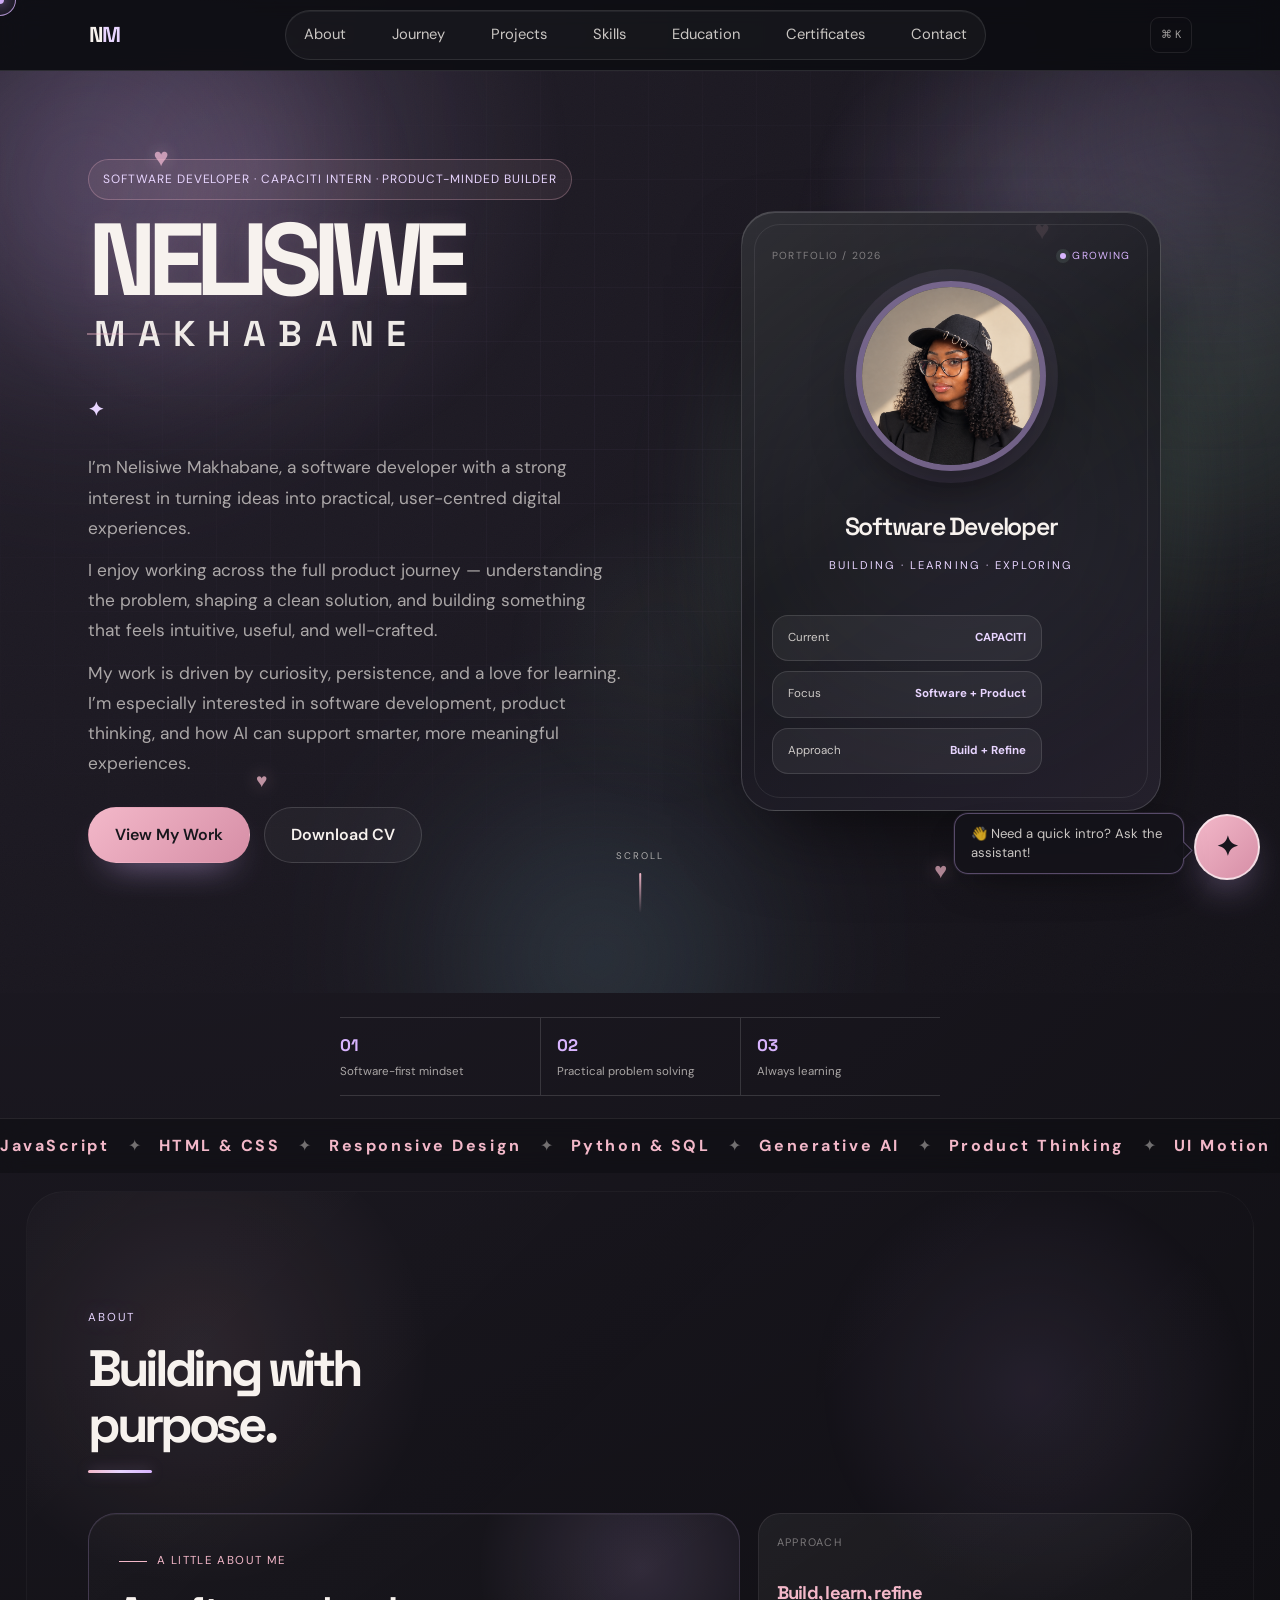
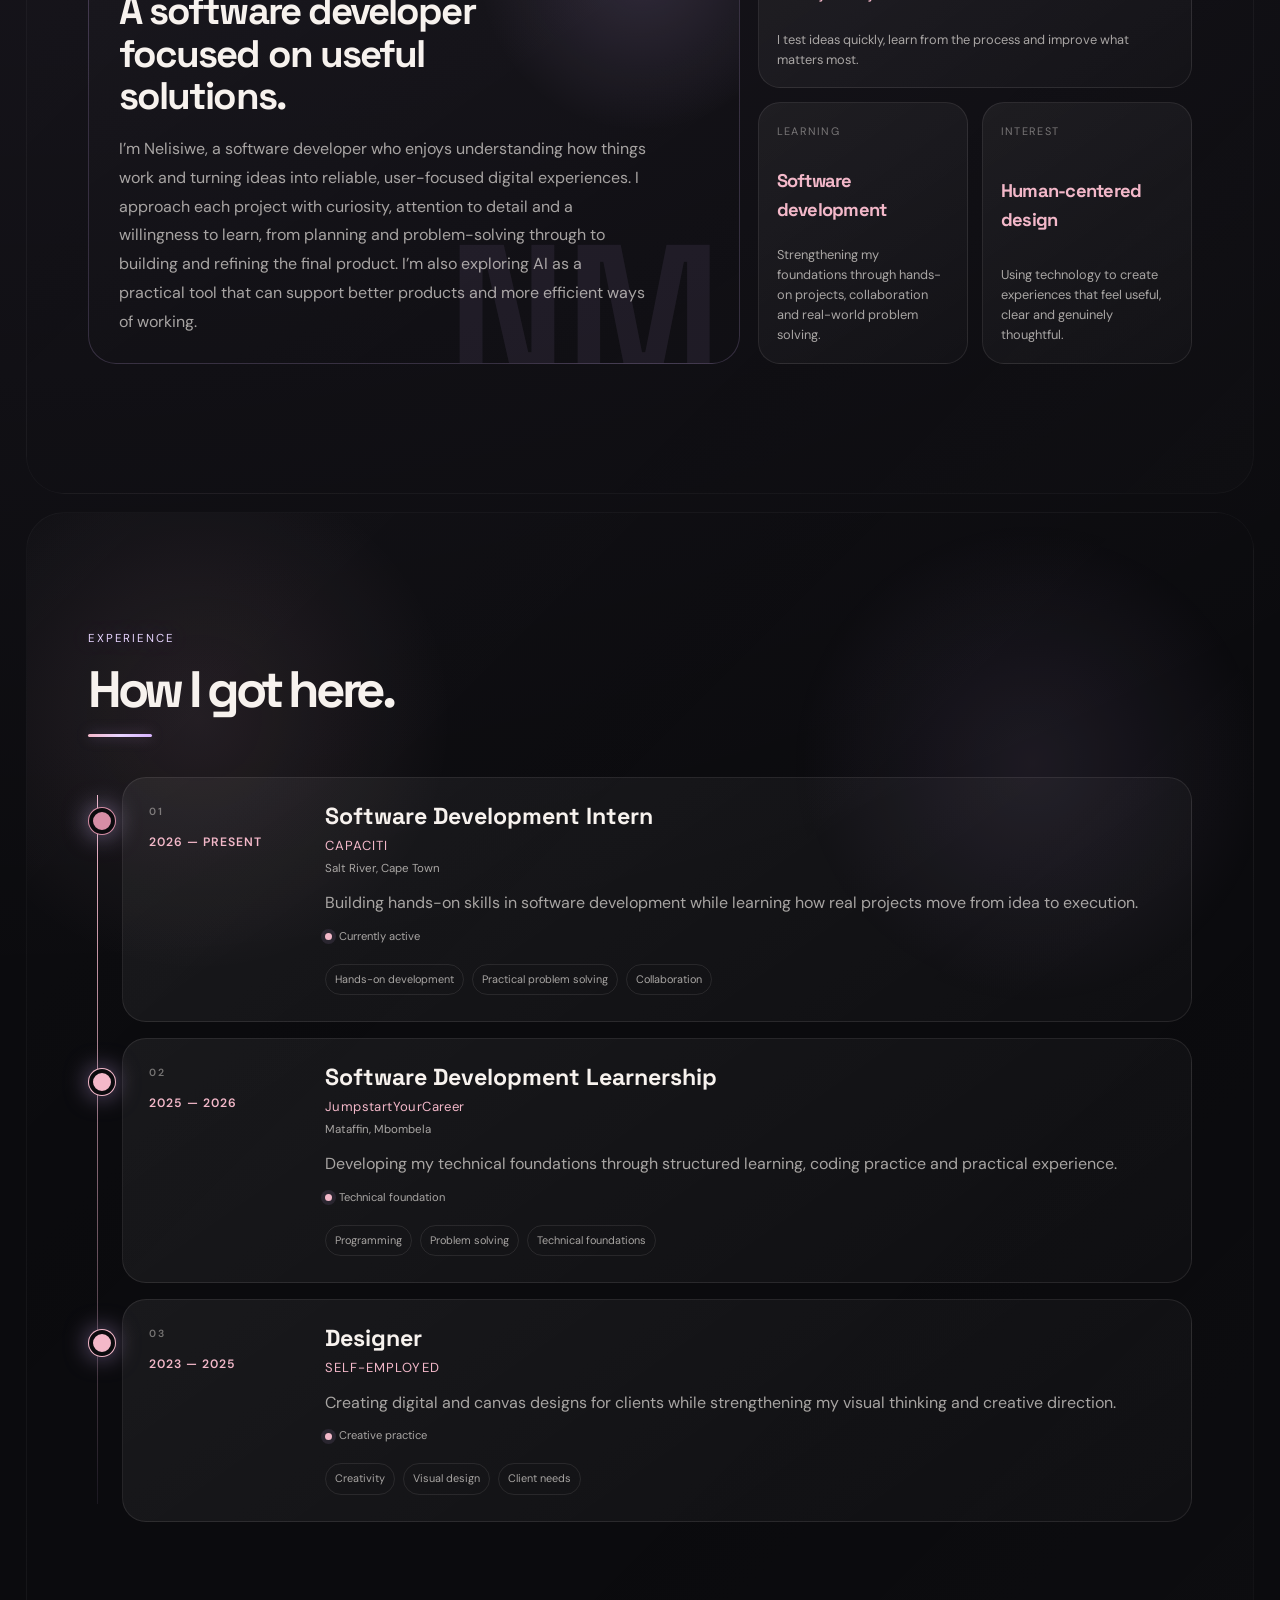
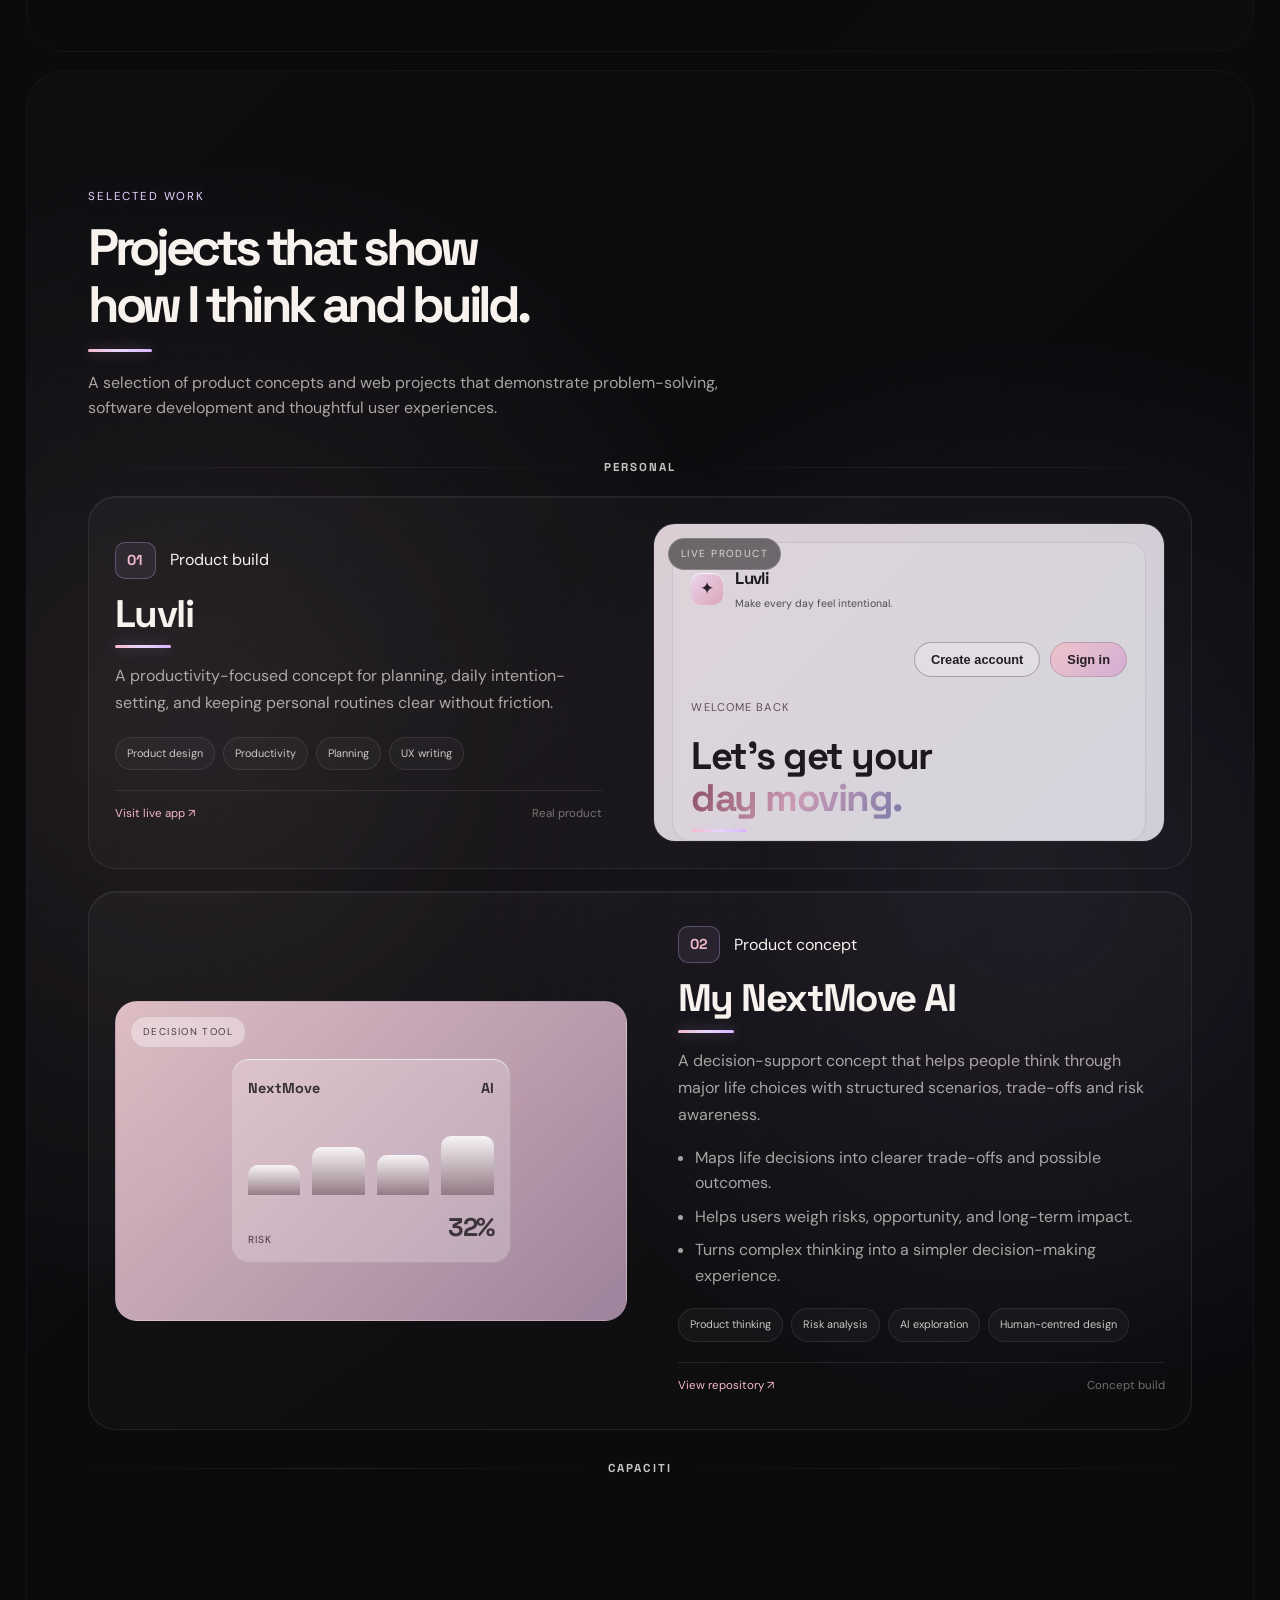
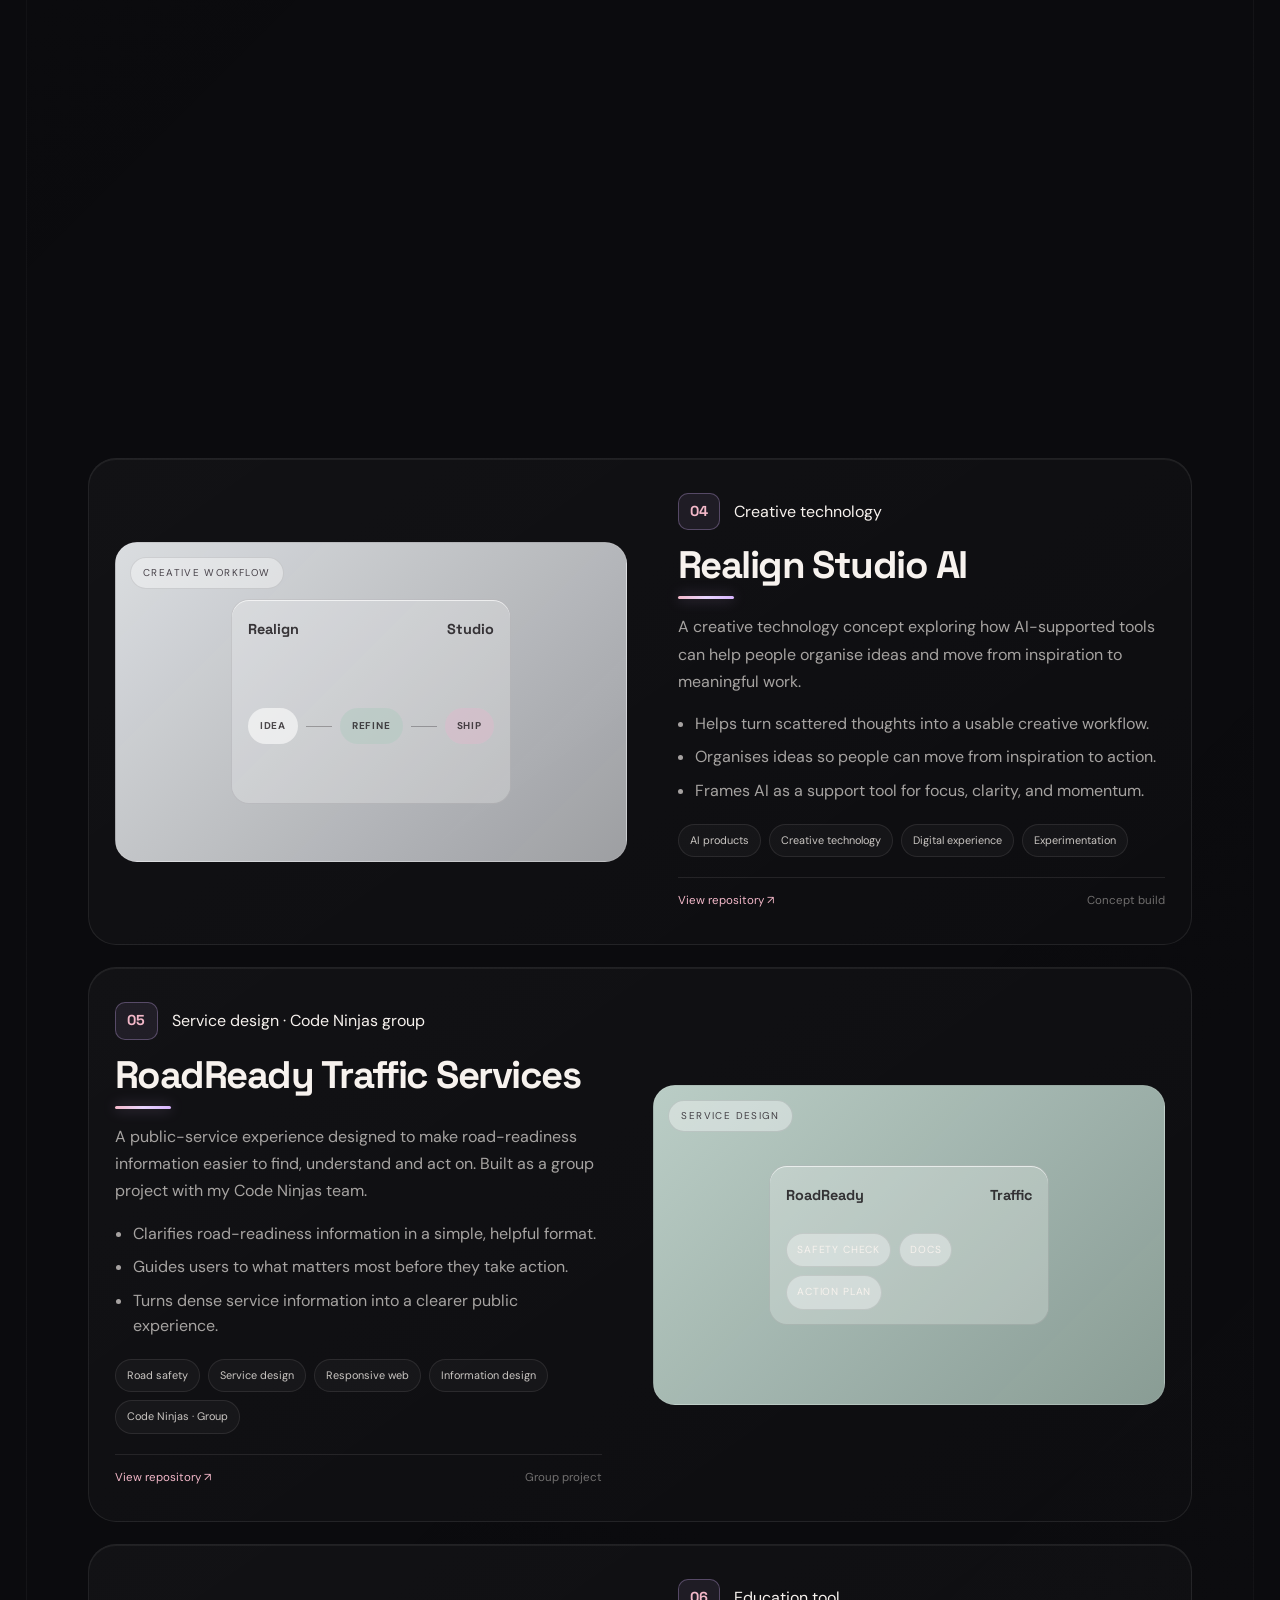
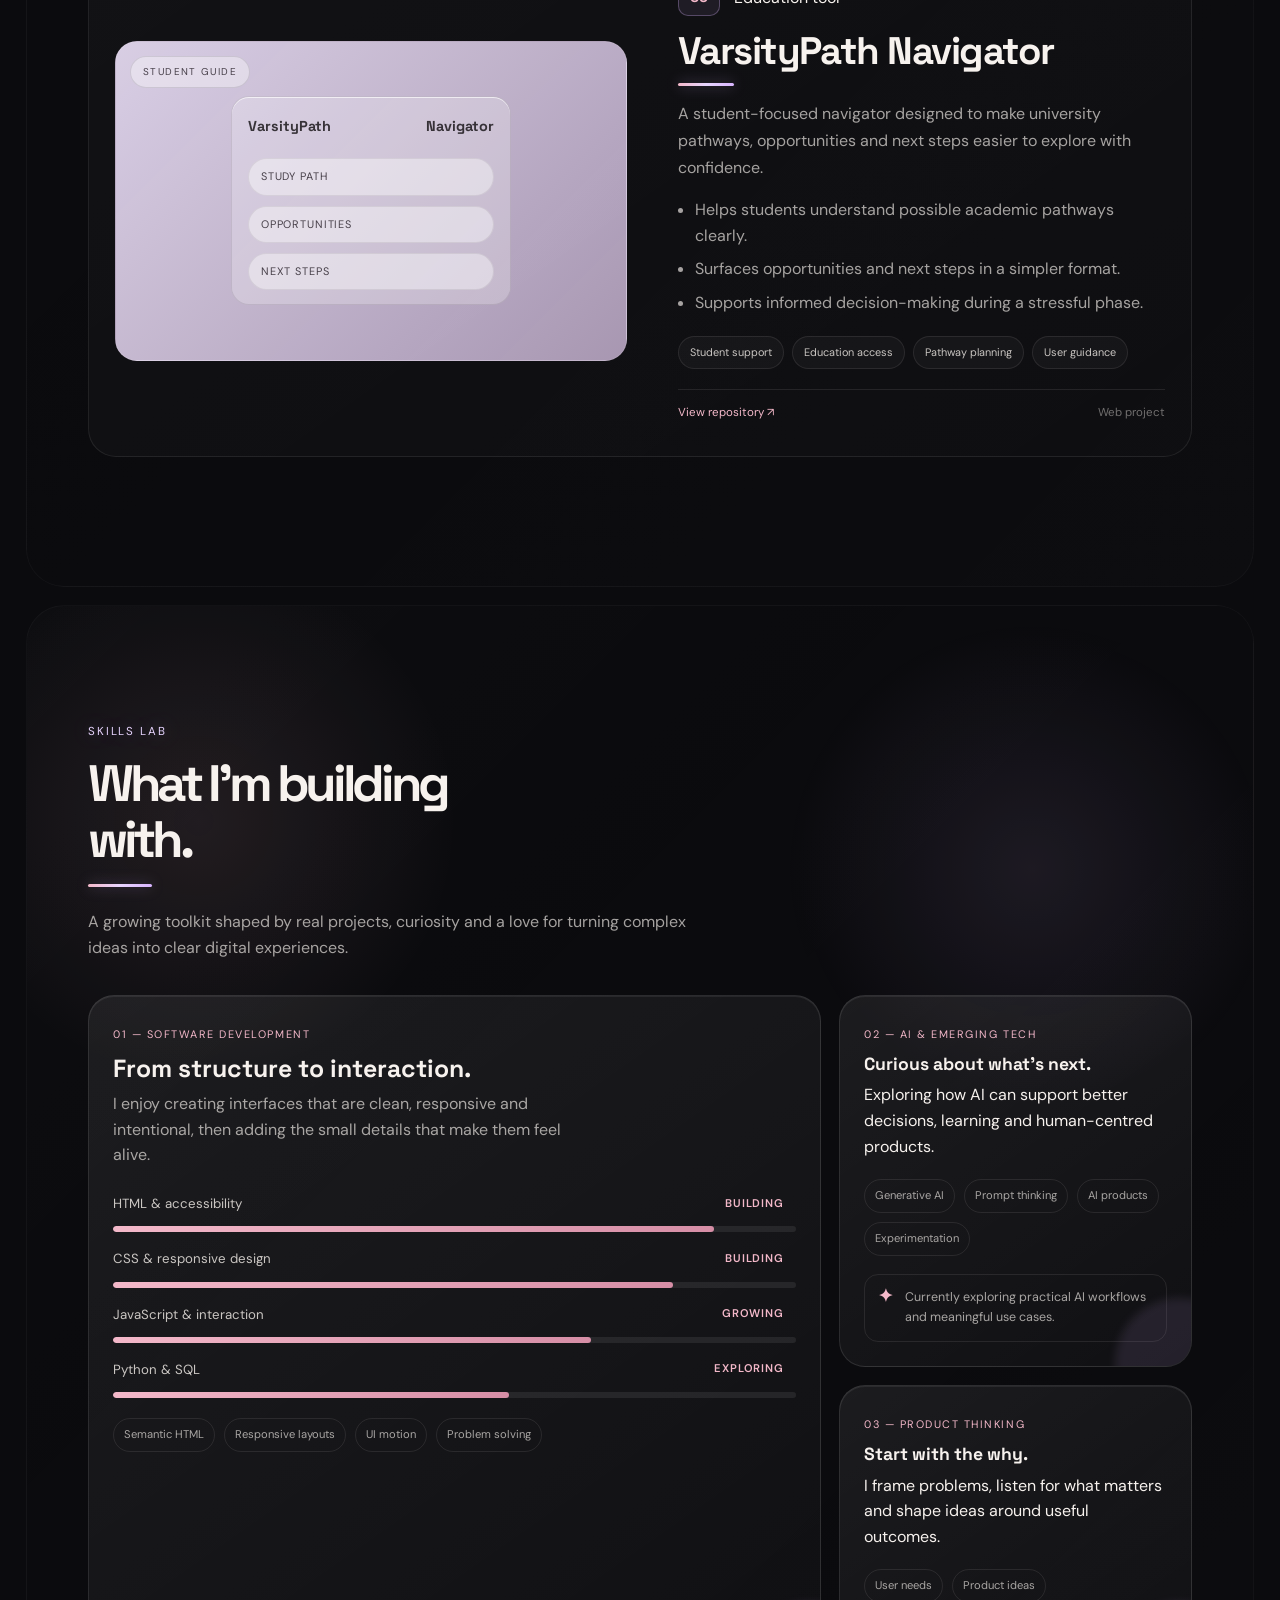
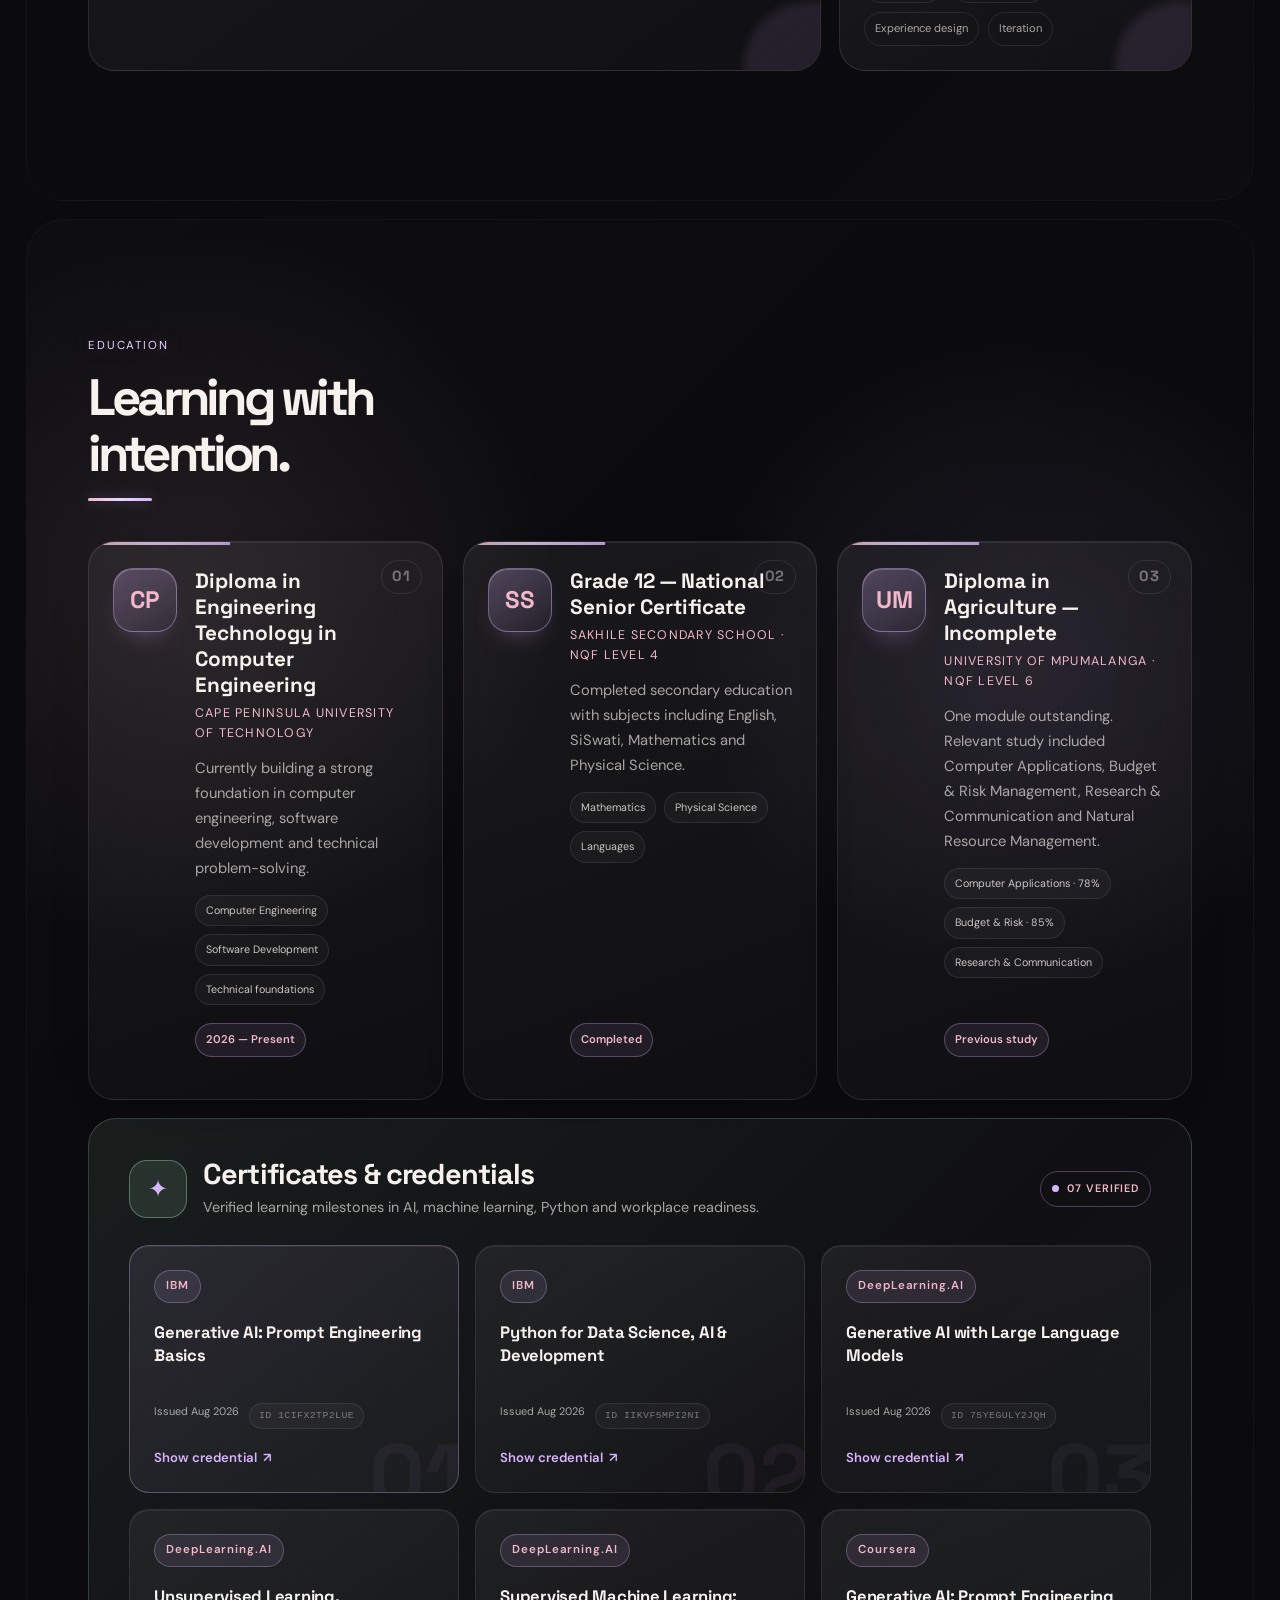
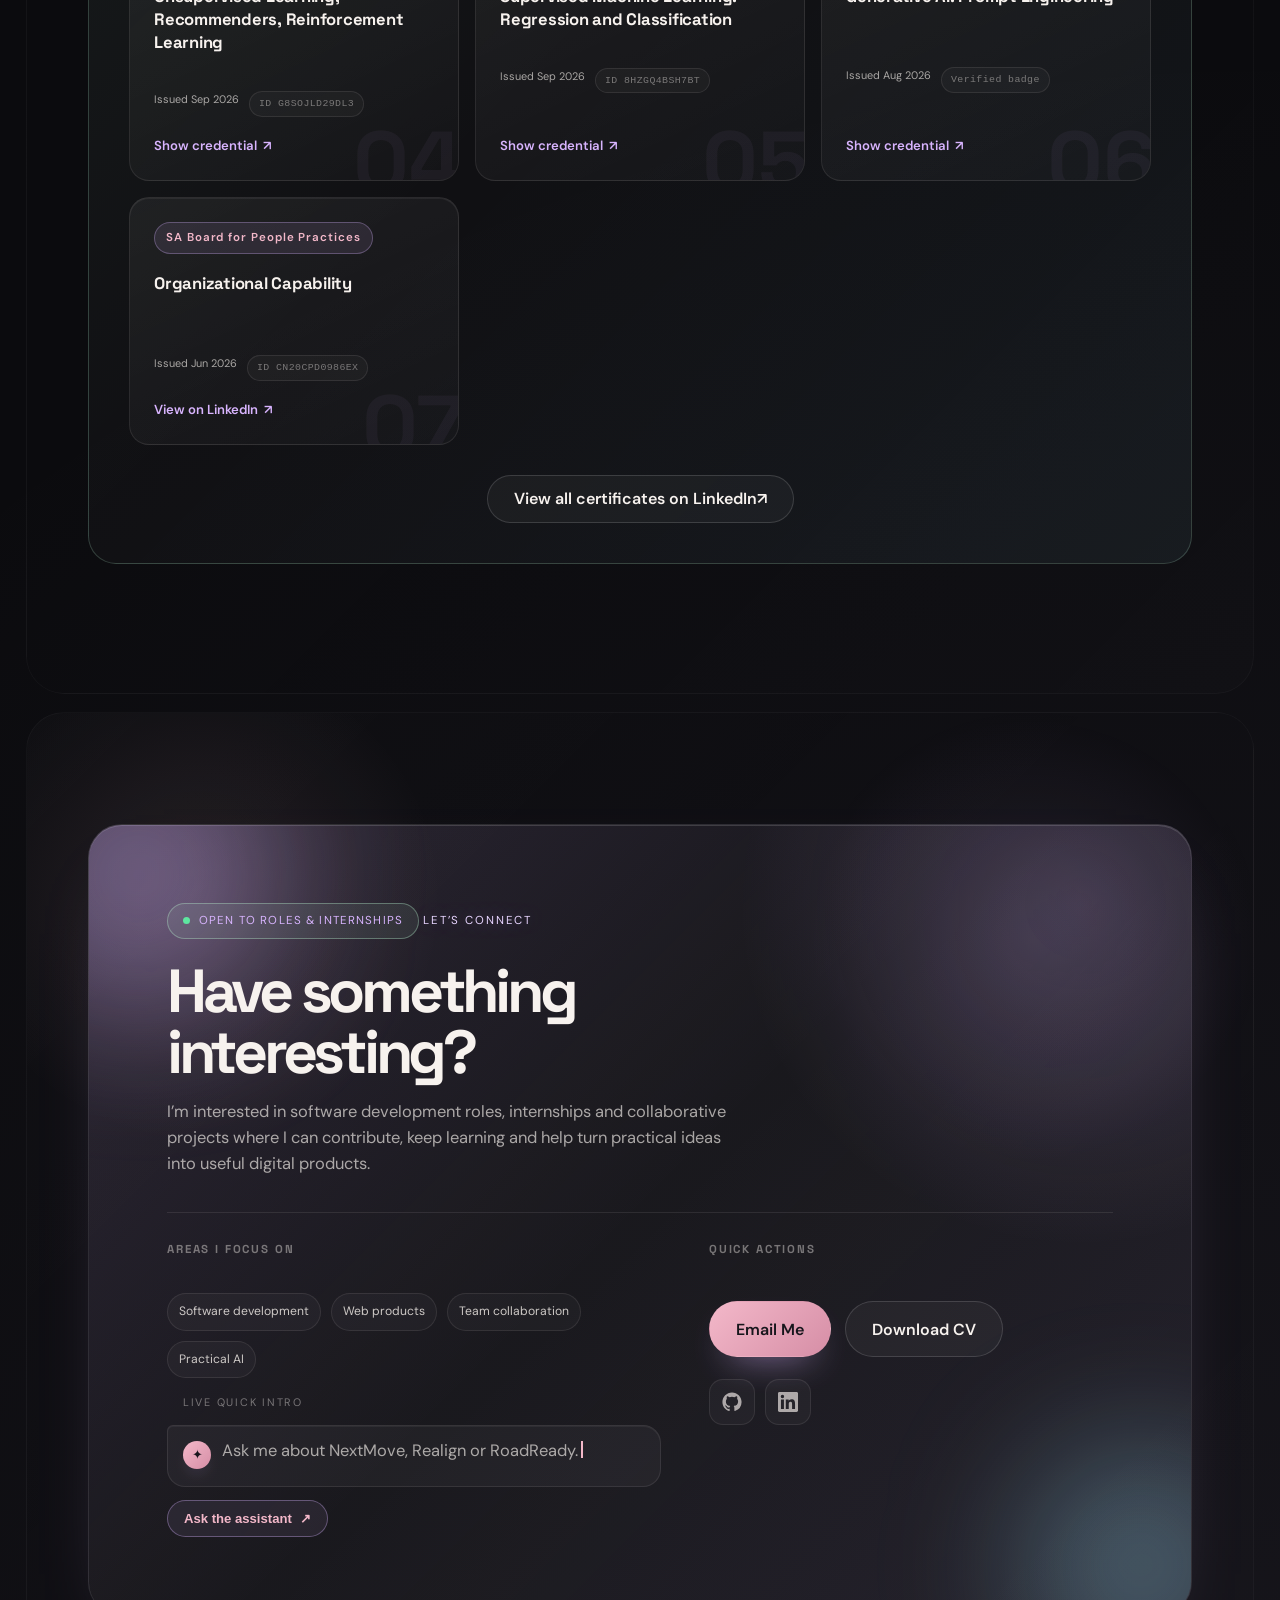
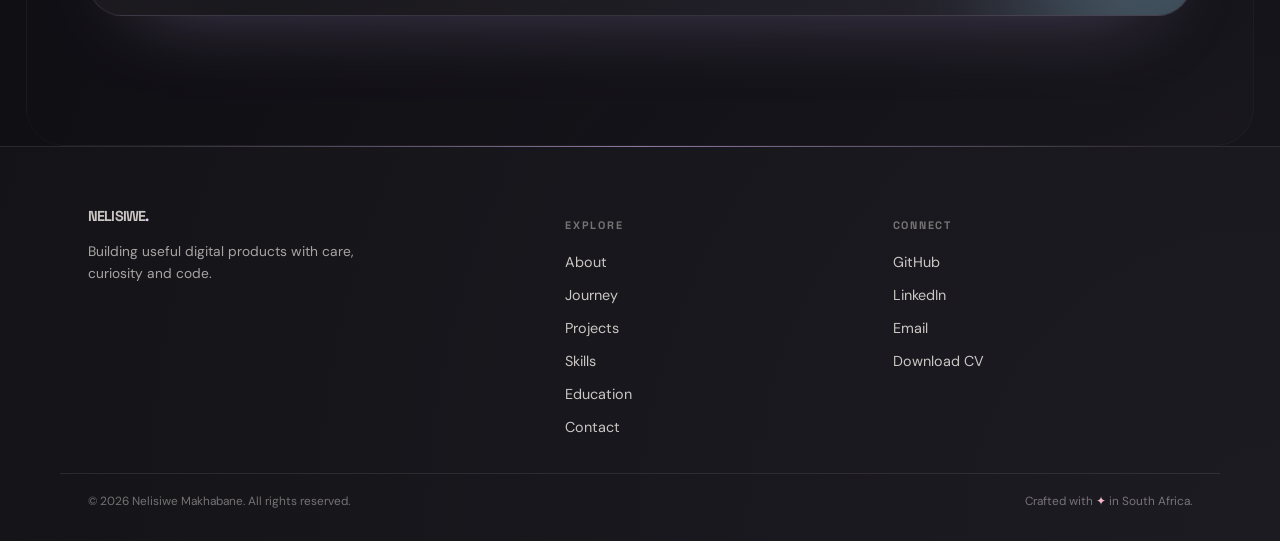
==== index.html @ ded35b40 "Update landing page intro" ====
<!DOCTYPE html>
<html lang="en">
  <head>
    <meta charset="UTF-8" />
    <meta name="viewport" content="width=device-width, initial-scale=1.0" />
    <title>Nelisiwe Makhabane — Software Developer</title>
    <meta
      name="description"
      content="Portfolio of Nelisiwe Makhabane, a software developer building practical digital experiences with a focus on problem-solving, product thinking and AI."
    />
    <link rel="preconnect" href="https://fonts.googleapis.com" />
    <link rel="preconnect" href="https://fonts.gstatic.com" crossorigin />
    <link href="https://fonts.googleapis.com/css2?family=DM+Sans:wght@400;500;600;700&family=Space+Grotesk:wght@400;500;600;700&display=swap" rel="stylesheet" />
    <script>
      (function () {
        document.documentElement.setAttribute('data-theme', 'dark');
      })();
    </script>
    <style>
      :root {
        color-scheme: dark;
        --bg: #0b0b0e;
        --bg-soft: rgba(255, 255, 255, 0.02);
        --bg-strong: #141418;
        --card: rgba(17, 17, 21, 0.8);
        --card-strong: rgba(24, 23, 28, 0.96);
        --text: #f7f2ee;
        --text-soft: rgba(247, 242, 238, 0.8);
        --text-muted: rgba(247, 242, 238, 0.65);
        --text-faint: rgba(247, 242, 238, 0.42);
        --border: rgba(247, 242, 238, 0.09);
        --border-strong: rgba(159, 29, 50, 0.46);
        --lavender: #f3b8c9;
        --lavender-strong: #ffdae5;
        --purple: #d68ea6;
        --shadow: rgba(159, 29, 50, 0.18);
        --max: 1160px;
        --accent: #9f1d32;
        --accent-2: #f3b8c9;
        --accent-3: #c4ccd6;
        --surface: rgba(255,255,255,0.055);
        --surface-strong: rgba(16, 16, 20, 0.95);
      }
      html[data-theme='light'] {
        color-scheme: light;
        --bg: #f6f0ee;
        --bg-soft: rgba(255,255,255,0.72);
        --bg-strong: #fdfaf8;
        --card: rgba(255,255,255,0.85);
        --card-strong: rgba(255,255,255,0.95);
        --text: #1a1718;
        --text-soft: rgba(26,23,24,0.8);
        --text-muted: rgba(26,23,24,0.68);
        --text-faint: rgba(26,23,24,0.44);
        --border: rgba(26,23,24,0.12);
        --border-strong: rgba(159,29,50,0.38);
        --lavender: #b12845;
        --lavender-strong: #d44768;
        --purple: #e1a0b2;
        --shadow: rgba(159,29,50,0.14);
        --surface: rgba(255,255,255,0.72);
        --surface-strong: rgba(255,255,255,0.98);
      }

      * { box-sizing: border-box; }
      html { scroll-behavior: smooth; }
      body {
        margin: 0;
        font-family: 'DM Sans', sans-serif;
        background:
          linear-gradient(180deg, rgba(255,255,255,0.015), transparent 30%),
          radial-gradient(circle at top left, rgba(159,29,50,0.18), transparent 22%),
          radial-gradient(circle at bottom right, rgba(243,184,201,0.08), transparent 18%),
          radial-gradient(circle at 50% 100%, rgba(196,204,214,0.06), transparent 28%),
          var(--bg);
        color: var(--text);
        line-height: 1.6;
        overflow-x: hidden;
        transition: background 320ms ease, color 320ms ease;
      }
      body::before {
        content: "";
        position: fixed;
        inset: 0;
        pointer-events: none;
        background:
          linear-gradient(120deg, rgba(255,255,255,0.018) 0, rgba(255,255,255,0.018) 1px, transparent 1px, transparent 48px),
          radial-gradient(circle at 15% 22%, rgba(243,184,201,0.12), transparent 18%),
          radial-gradient(circle at 80% 28%, rgba(216,180,254,0.12), transparent 20%),
          radial-gradient(circle at 52% 72%, rgba(185,245,208,0.08), transparent 18%);
        background-size: 48px 48px, 100% 100%, 100% 100%, 100% 100%;
        mask-image: radial-gradient(circle at center, black 48%, transparent 100%);
        opacity: 0.7;
        z-index: 0;
      }
      html[data-theme='light'] body {
        background:
          linear-gradient(180deg, rgba(255,255,255,0.16), transparent 25%),
          radial-gradient(circle at top left, rgba(159,29,50,0.1), transparent 24%),
          radial-gradient(circle at bottom right, rgba(243,184,201,0.16), transparent 22%),
          var(--bg);
      }
      a { color: inherit; text-decoration: none; }
      img { max-width: 100%; display: block; }
      h1, h2, h3 { margin: 0; line-height: 1.1; }
      p { margin: 0; }
      :focus-visible {
        outline: 2px solid var(--lavender);
        outline-offset: 3px;
      }
      .skip-link {
        position: fixed;
        top: 12px;
        left: 12px;
        z-index: 1000;
        padding: 10px 14px;
        border-radius: 8px;
        background: var(--lavender);
        color: #17161c;
        font-weight: 700;
        transform: translateY(-160%);
        transition: transform 180ms ease;
      }
      .skip-link:focus { transform: translateY(0); }
      .reveal {
        opacity: 0;
        transform: translateY(24px);
        filter: blur(6px);
        transition: opacity 700ms cubic-bezier(.2,.8,.2,1), transform 700ms cubic-bezier(.2,.8,.2,1), filter 700ms ease;
      }
      .reveal.left { transform: translateX(-24px); }
      .reveal.right { transform: translateX(24px); }
      .reveal.scale { transform: scale(.96); }
      .reveal.in {
        opacity: 1;
        transform: translate(0, 0) scale(1);
        filter: blur(0);
      }
      @keyframes drift {
        from { transform: translate3d(0, 0, 0) scale(1); }
        to { transform: translate3d(-24px, 18px, 0) scale(1.06); }
      }
      @keyframes pulseSoft {
        0%, 100% { transform: scale(1); opacity: 0.45; }
        50% { transform: scale(1.12); opacity: 0.9; }
      }
      @keyframes floatIn {
        from { opacity: 0; transform: translateY(14px); }
        to { opacity: 1; transform: translateY(0); }
      }
      .hero::before {
        content: "";
        position: absolute;
        inset: 0;
        pointer-events: none;
        background: radial-gradient(circle at 20% 10%, rgba(216,180,254,0.14), transparent 24%), radial-gradient(circle at 80% 12%, rgba(185,167,217,0.14), transparent 16%);
      }
      .hero::after {
        content: "";
        position: absolute;
        width: 300px;
        height: 300px;
        border-radius: 50%;
        right: -80px;
        top: -90px;
        background: rgba(216,180,254,0.18);
        filter: blur(90px);
        pointer-events: none;
        animation: drift 16s ease-in-out infinite alternate;
      }
      .hero-heart {
        position: absolute;
        font-size: clamp(1.2rem, 2vw, 2.4rem);
        line-height: 1;
        color: rgba(243, 184, 201, 0.75);
        text-shadow: 0 0 16px rgba(243, 184, 201, 0.35);
        animation: pulseSoft 8s ease-in-out infinite;
        pointer-events: none;
        user-select: none;
      }
      .heart-1 { top: 8%; left: 12%; }
      .heart-2 { top: 16%; right: 18%; animation-delay: 1.1s; }
      .heart-3 { bottom: 22%; left: 20%; font-size: clamp(1rem, 1.5vw, 1.8rem); animation-delay: 1.8s; }
      .heart-4 { bottom: 12%; right: 26%; font-size: clamp(1.1rem, 1.7vw, 1.9rem); animation-delay: 2.4s; }

      .wrap {
        max-width: var(--max);
        margin: 0 auto;
        padding: 0 28px;
      }

      .site-header {
        position: sticky;
        top: 0;
        z-index: 100;
        backdrop-filter: blur(12px);
        background: rgba(13, 13, 16, 0.6);
        border-bottom: 1px solid var(--border);
      }
      .nav-wrap {
        display: flex;
        align-items: center;
        justify-content: space-between;
        min-height: 78px;
      }
      .brand {
        font-size: 1.6rem;
        font-weight: 800;
        letter-spacing: -0.08em;
        text-transform: uppercase;
      }
      .brand span { color: var(--accent-2); }
      .brand {
        display: inline-flex;
        align-items: center;
        justify-content: center;
        min-width: 2.3ch;
      }
      .nav-links {
        display: flex;
        align-items: center;
        gap: 22px;
      }
      .nav-link {
        color: var(--text-soft);
        font-size: 0.92rem;
        transition: color 180ms ease;
      }
      .nav-link:hover, .nav-link.active { color: var(--accent-2); }
      .hero {
        padding: 70px 0 60px;
        position: relative;
        overflow: hidden;
      }
      .hero-grid {
        display: grid;
        grid-template-columns: 1.2fr 0.8fr;
        gap: 42px;
        align-items: center;
        position: relative;
        z-index: 1;
      }
      .eyebrow {
        display: inline-block;
        padding: 10px 14px;
        border: 1px solid var(--border);
        border-radius: 999px;
        background: rgba(255,255,255,0.02);
        color: var(--text-soft);
        font-size: 0.75rem;
        letter-spacing: 0.12em;
        text-transform: uppercase;
        margin-bottom: 18px;
      }
      .hero-title {
        font-size: clamp(2.5rem, 5vw, 4.4rem);
        line-height: 0.96;
        letter-spacing: -0.07em;
        max-width: 15ch;
      }
      .title-greeting {
        display: block;
        font-size: clamp(2.1rem, 4.8vw, 4.2rem);
        letter-spacing: -0.08em;
        line-height: 0.9;
        font-weight: 700;
        text-transform: uppercase;
        color: rgba(247, 242, 238, 0.88);
        text-shadow: 0 0 18px rgba(243,184,201,0.08);
      }
      .title-surname {
        display: block;
        margin-top: 16px;
        margin-left: 0.18em;
        font-size: clamp(1.2rem, 2.8vw, 2.5rem);
        letter-spacing: 0.34em;
        text-transform: uppercase;
        color: rgba(247, 242, 238, 0.96);
        font-weight: 600;
        position: relative;
      }
      .title-surname::before {
        content: "";
        position: absolute;
        left: -0.22em;
        top: 50%;
        width: 3.2em;
        height: 1px;
        background: linear-gradient(90deg, rgba(243,184,201,0.85), transparent);
        transform: translateY(-50%);
      }
      .title-actor {
        display: inline-flex;
        align-items: center;
        gap: 10px;
        margin-top: 18px;
      }
      .accent-prefix {
        font-size: 1.2rem;
        color: var(--accent-2);
      }
      .hero-title .accent { color: var(--accent-2); }
      .hero-description {
        margin-top: 20px;
        max-width: 58ch;
        color: var(--text-muted);
        font-size: 1.06rem;
        display: grid;
        gap: 12px;
      }
      .hero-description p {
        margin: 0;
      }
      .capability-list {
        display: flex;
        flex-wrap: wrap;
        gap: 12px;
        margin-top: 26px;
      }
      .capability-item {
        display: inline-flex;
        align-items: center;
        gap: 8px;
        padding: 9px 13px;
        border-radius: 999px;
        border: 1px solid var(--border);
        background: rgba(255,255,255,0.02);
        color: var(--text-soft);
        font-size: 0.72rem;
      }
      .capability-item::before {
        content: "";
        width: 7px;
        height: 7px;
        border-radius: 50%;
        background: var(--lavender);
      }
      .hero-actions {
        display: flex;
        flex-wrap: wrap;
        gap: 14px;
        margin-top: 28px;
      }
      .btn {
        display: inline-flex;
        align-items: center;
        justify-content: center;
        min-height: 52px;
        padding: 0 22px;
        border-radius: 12px;
        border: 1px solid transparent;
        transition: transform 180ms ease, border-color 180ms ease;
      }
      .btn:hover { transform: translateY(-2px); }
      .btn-primary {
        background: linear-gradient(135deg, var(--lavender) 0%, var(--purple) 100%);
        color: #17161c;
        font-weight: 700;
      }
      .btn-secondary {
        border-color: var(--border);
        background: rgba(255,255,255,0.02);
      }

      .hero-visual {
        display: flex;
        justify-content: center;
        position: relative;
      }
      .portrait-card {
        width: min(100%, 420px);
        min-height: 540px;
        border-radius: 28px;
        background: linear-gradient(180deg, rgba(31,28,37,0.95), rgba(21,20,26,0.9));
        border: 1px solid var(--border);
        overflow: hidden;
        box-shadow: 0 30px 80px -28px rgba(125,94,203,0.22);
      }
      .portrait-shell {
        position: relative;
        height: 100%;
        display: flex;
        flex-direction: column;
        justify-content: center;
        align-items: center;
        padding: 36px 30px;
      }
      .portrait-badge {
        width: 116px;
        height: 116px;
        border-radius: 50%;
        object-fit: cover;
        object-position: center;
        border: 1px solid rgba(216,180,254,0.4);
        background: rgba(216,180,254,0.08);
      }
      .portrait-text {
        margin-top: 22px;
        text-align: center;
        color: var(--text-muted);
        letter-spacing: 0.1em;
        text-transform: uppercase;
        font-size: 0.76rem;
      }
      .portrait-meta {
        margin-top: 24px;
        width: 100%;
        max-width: 220px;
        display: grid;
        gap: 10px;
      }
      .portrait-pill {
        display: flex;
        justify-content: space-between;
        align-items: center;
        gap: 16px;
        padding: 10px 12px;
        border-radius: 12px;
        border: 1px solid var(--border);
        background: rgba(255,255,255,0.02);
        font-size: 0.72rem;
        color: var(--text-soft);
      }
      .portrait-pill strong {
        color: var(--text);
        font-weight: 700;
      }

      .section-shell {
        position: relative;
        padding: 100px 0;
        isolation: isolate;
      }
      .section-shell::before {
        content: "";
        position: absolute;
        inset: 18px 2% 0;
        border-radius: 38px;
        background:
          radial-gradient(circle at 14% 18%, rgba(243,184,201,0.1), transparent 18%),
          radial-gradient(circle at 82% 22%, rgba(216,180,254,0.1), transparent 18%),
          linear-gradient(135deg, rgba(255,255,255,0.02), rgba(255,255,255,0.0) 52%, rgba(255,255,255,0.016));
        border: 1px solid rgba(255,255,255,0.04);
        z-index: -1;
        opacity: 0.88;
      }
      .section-head {
        margin-bottom: 28px;
      }
      .kicker {
        display: inline-block;
        margin-bottom: 14px;
        color: var(--lavender);
        font-size: 0.72rem;
        letter-spacing: 0.12em;
        text-transform: uppercase;
      }
      .section-head h2 {
        font-size: clamp(2rem, 3vw, 3rem);
        letter-spacing: -0.06em;
        max-width: 14ch;
      }

      .story-grid {
        display: grid;
        grid-template-columns: repeat(4, minmax(0, 1fr));
        gap: 18px;
      }
      .story-card {
        min-height: 220px;
        padding: 22px 20px 18px;
        border-radius: 20px;
        border: 1px solid var(--border);
        background: rgba(255,255,255,0.02);
        transition: transform 320ms cubic-bezier(.2,.8,.2,1), border-color 320ms ease, box-shadow 320ms ease;
      }
      .story-card:hover, .project-card:hover, .skill-card:hover {
        transform: translateY(-5px);
        border-color: var(--border-strong);
        box-shadow: 0 24px 38px -28px var(--shadow);
      }
      .story-card h3 {
        margin-bottom: 10px;
        font-size: 1.15rem;
      }
      .story-card p { color: var(--text-muted); }
      .story-card .icon {
        width: 42px;
        height: 42px;
        display: flex;
        align-items: center;
        justify-content: center;
        border-radius: 12px;
        margin-bottom: 18px;
        background: rgba(216,180,254,0.08);
        border: 1px solid rgba(216,180,254,0.2);
      }

      .project-grid {
        display: grid;
        grid-template-columns: repeat(3, minmax(0, 1fr));
        gap: 22px;
      }
      .project-card {
        position: relative;
        overflow: hidden;
        padding: 24px 22px;
        border: 1px solid var(--border);
        border-radius: 26px;
        background: linear-gradient(150deg, rgba(255,255,255,0.07), rgba(255,255,255,0.025));
        box-shadow: inset 0 1px rgba(255,255,255,0.08), 0 22px 44px -38px rgba(0,0,0,0.7);
        transition: transform 360ms cubic-bezier(.2,.8,.2,1), border-color 320ms ease, box-shadow 360ms ease;
      }
      /* Subtle corner glow on each card */
      .project-card::before {
        content: "";
        position: absolute;
        inset: 0;
        border-radius: inherit;
        pointer-events: none;
        opacity: 0;
        transition: opacity 360ms ease;
        background:
          radial-gradient(120% 90% at 85% -10%, rgba(216,180,254,0.16), transparent 42%),
          radial-gradient(120% 90% at -10% 110%, rgba(185,245,208,0.1), transparent 42%);
      }
      .project-card:hover::before { opacity: 1; }
      .project-card:hover {
        transform: translateY(-8px);
        border-color: var(--border-strong);
        box-shadow: 0 36px 70px -42px rgba(216,180,254,0.5), inset 0 1px rgba(255,255,255,0.12);
      }
      .project-card .tag {
        display: inline-block;
        margin-bottom: 18px;
        color: var(--lavender);
        font-size: 0.72rem;
        letter-spacing: 0.08em;
        text-transform: uppercase;
      }
      .project-card h3 {
        margin-bottom: 10px;
        font-size: 1.4rem;
      }
      .project-card p { color: var(--text-muted); }

      .skills-grid {
        display: grid;
        grid-template-columns: repeat(4, minmax(0,1fr));
        gap: 18px;
      }
      .skill-card {
        padding: 22px 18px;
        border-radius: 20px;
        border: 1px solid var(--border);
        background: rgba(255,255,255,0.02);
        transition: transform 320ms cubic-bezier(.2,.8,.2,1), border-color 320ms ease, box-shadow 320ms ease;
      }
      .skill-card h3 {
        margin-bottom: 8px;
        font-size: 1.1rem;
      }
      .skill-card ul {
        margin: 0;
        padding-left: 18px;
        color: var(--text-muted);
      }

      .contact-section {
        padding-bottom: 80px;
      }
      .contact-panel {
        position: relative;
        overflow: hidden;
        border: 1px solid var(--border);
        border-radius: 30px;
        background: linear-gradient(135deg, rgba(216,180,254,0.08), rgba(255,255,255,0.01), rgba(185,167,217,0.06));
        padding: 46px 32px;
      }
      .contact-panel h2 {
        font-size: clamp(2.2rem, 4vw, 4rem);
        line-height: 1;
        letter-spacing: -0.07em;
        max-width: 12ch;
        margin-bottom: 16px;
      }
      .contact-panel p {
        color: var(--text-muted);
        font-size: 1.03rem;
        max-width: 52ch;
      }
      .contact-email {
        display: inline-block;
        margin-top: 16px;
        color: var(--lavender);
        font-size: 0.92rem;
      }
      .contact-focus {
        display: flex;
        flex-wrap: wrap;
        gap: 10px;
        margin-top: 22px;
      }
      .contact-focus span {
        padding: 8px 11px;
        border: 1px solid var(--border);
        border-radius: 999px;
        color: var(--text-soft);
        background: rgba(255,255,255,0.03);
        font-size: 0.76rem;
      }
      .contact-actions {
        margin-top: 26px;
        display: flex;
        flex-wrap: wrap;
        gap: 14px;
      }
      @media (prefers-reduced-motion: reduce) {
        html { scroll-behavior: auto; }
        *, *::before, *::after {
          animation-duration: 0.01ms !important;
          animation-iteration-count: 1 !important;
          transition-duration: 0.01ms !important;
        }
        .reveal, .reveal.left, .reveal.right, .reveal.scale {
          opacity: 1;
          transform: none;
          filter: none;
        }
      }

      .chatbot-toggle {
        position: fixed;
        right: 20px;
        bottom: 20px;
        z-index: 999;
        width: 64px;
        height: 64px;
        border: 1px solid rgba(216,180,254,0.35);
        border-radius: 50%;
        background: linear-gradient(135deg, var(--lavender) 0%, var(--purple) 100%);
        color: #18151d;
        font-size: 1.7rem;
        font-weight: 700;
        box-shadow: 0 22px 38px -20px rgba(216,180,254,0.75);
        cursor: pointer;
      }
      .chat-panel {
        position: fixed;
        right: 20px;
        bottom: 96px;
        width: min(92vw, 360px);
        max-height: 520px;
        display: flex;
        flex-direction: column;
        border: 1px solid var(--border);
        border-radius: 24px;
        background: rgba(17, 16, 21, 0.9);
        backdrop-filter: blur(14px);
        box-shadow: 0 30px 60px -28px rgba(0, 0, 0, 0.6);
        overflow: hidden;
        transform: translateY(18px);
        opacity: 0;
        pointer-events: none;
        transition: opacity 180ms ease, transform 180ms ease;
        z-index: 998;
      }
      .chat-panel.open {
        opacity: 1;
        transform: translateY(0);
        pointer-events: auto;
      }
            .chat-header {
        display: flex;
        align-items: center;
        justify-content: space-between;
        gap: 10px;
        padding: 16px 18px;
        border-bottom: 1px solid var(--border);
        background: rgba(255,255,255,0.02);
      }
      .chat-header-left {
        display: flex;
        align-items: center;
        gap: 10px;
      }
      .chat-dot {
        width: 10px;
        height: 10px;
        border-radius: 50%;
        background: #70f7b0;
        box-shadow: 0 0 8px rgba(112,247,176,0.8);
      }
      .chat-title {
        font-size: 0.96rem;
        font-weight: 700;
      }
      .close-chat {
        background: transparent;
        border: 0;
        color: var(--text-soft);
        font-size: 1.5rem;
        cursor: pointer;
      }
      .chat-body {
        padding: 16px;
        display: flex;
        flex-direction: column;
        gap: 12px;
        overflow-y: auto;
        max-height: 360px;
      }
      .message {
        max-width: 88%;
        padding: 12px 14px;
        border-radius: 14px;
        font-size: 0.92rem;
        line-height: 1.5;
      }
      .message.user {
        margin-left: auto;
        background: rgba(216,180,254,0.18);
        border: 1px solid rgba(216,180,254,0.2);
      }
      .message.bot {
        background: rgba(255,255,255,0.03);
        border: 1px solid var(--border);
      }
      .chat-input-wrap {
        display: flex;
        gap: 10px;
        padding: 14px 16px 16px;
        border-top: 1px solid var(--border);
        background: rgba(255,255,255,0.02);
      }
      .chat-input {
        flex: 1;
        min-height: 46px;
        border-radius: 12px;
        border: 1px solid var(--border);
        background: rgba(255,255,255,0.02);
        color: var(--text);
        padding: 0 12px;
      }
      .send-btn {
        min-width: 68px;
        border: 0;
        border-radius: 12px;
        background: linear-gradient(135deg, var(--lavender) 0%, var(--purple) 100%);
        color: #16131a;
        font-weight: 700;
        cursor: pointer;
      }
      .quick-replies {
        display: flex;
        flex-wrap: wrap;
        gap: 8px;
        padding: 0 16px 16px;
      }
      .quick-reply {
        border: 1px solid var(--border);
        background: rgba(255,255,255,0.02);
        color: var(--text-soft);
        border-radius: 999px;
        padding: 7px 10px;
        font-size: 0.75rem;
        cursor: pointer;
      }

      /* Modern visual system */
      body {
        background-color: #090a0f;
        background-image:
          linear-gradient(rgba(255,255,255,0.025) 1px, transparent 1px),
          linear-gradient(90deg, rgba(255,255,255,0.025) 1px, transparent 1px),
          radial-gradient(circle at 8% 4%, rgba(185,245,208,0.16), transparent 25%),
          radial-gradient(circle at 92% 20%, rgba(159,231,255,0.12), transparent 26%),
          radial-gradient(circle at 50% 100%, rgba(216,180,254,0.1), transparent 34%);
        background-size: 42px 42px, 42px 42px, auto, auto, auto;
      }
      html[data-theme='light'] body {
        background-color: #f3f7f4;
        background-image:
          linear-gradient(rgba(23,58,54,0.045) 1px, transparent 1px),
          linear-gradient(90deg, rgba(23,58,54,0.045) 1px, transparent 1px),
          radial-gradient(circle at 8% 4%, rgba(47,143,111,0.14), transparent 25%),
          radial-gradient(circle at 92% 20%, rgba(63,167,196,0.12), transparent 26%),
          radial-gradient(circle at 50% 100%, rgba(125,94,203,0.08), transparent 34%);
        background-size: 42px 42px, 42px 42px, auto, auto, auto;
      }
      h1, h2, h3, .brand {
        font-family: 'Space Grotesk', sans-serif;
      }
      .site-header {
        background: rgba(9,10,15,0.72);
        border-bottom-color: rgba(255,255,255,0.12);
      }
      .nav-wrap { min-height: 70px; }
      .brand {
        font-size: 1.35rem;
        letter-spacing: -0.06em;
      }
      .brand span { color: var(--accent); }
      .nav-links {
        padding: 6px;
        border: 1px solid rgba(255,255,255,0.1);
        border-radius: 999px;
        background: rgba(255,255,255,0.035);
        box-shadow: inset 0 1px rgba(255,255,255,0.06);
      }
      .nav-link {
        padding: 8px 12px;
        border-radius: 999px;
        transition: color 180ms ease, background 180ms ease, transform 180ms ease;
      }
      .nav-link:hover, .nav-link.active {
        color: #101519;
        background: var(--accent);
        transform: translateY(-1px);
      }
      .hero {
        min-height: calc(100vh - 70px);
        display: flex;
        align-items: center;
        padding: 88px 0 100px;
      }
      .hero-grid {
        grid-template-columns: 1.05fr 0.95fr;
        gap: clamp(36px, 7vw, 100px);
      }
      .eyebrow {
        border-color: rgba(185,245,208,0.28);
        background: rgba(185,245,208,0.08);
        color: var(--accent);
        letter-spacing: 0.08em;
      }
      .hero-title {
        font-size: clamp(2.6rem, 5.2vw, 4.6rem);
        max-width: 15ch;
        letter-spacing: -0.07em;
      }
      .hero-title .accent {
        color: transparent;
        background: linear-gradient(110deg, var(--accent-2), var(--accent) 52%, var(--accent-3));
        background-clip: text;
        -webkit-background-clip: text;
        filter: drop-shadow(0 0 18px rgba(243,184,201,0.2));
        animation: accentGlow 3.8s ease-in-out infinite alternate;
      }
      @keyframes accentGlow {
        from { filter: drop-shadow(0 0 12px rgba(185,245,208,0.18)); }
        to { filter: drop-shadow(0 0 26px rgba(159,231,255,0.42)); }
      }
      .hero-description {
        margin-top: 28px;
        font-size: 1.08rem;
        line-height: 1.75;
      }
      .hero-proof {
        display: grid;
        grid-template-columns: repeat(3, minmax(0, 1fr));
        max-width: 600px;
        margin-top: 38px;
        border-top: 1px solid rgba(255,255,255,0.14);
        border-bottom: 1px solid rgba(255,255,255,0.14);
      }
      .hero-proof-item {
        display: grid;
        gap: 4px;
        padding: 14px 16px 14px 0;
      }
      .hero-proof-item + .hero-proof-item {
        padding-left: 16px;
        border-left: 1px solid rgba(255,255,255,0.14);
      }
      .hero-proof-item strong {
        color: var(--accent);
        font-family: 'Space Grotesk', sans-serif;
        font-size: 1.05rem;
      }
      .hero-proof-item span {
        color: var(--text-muted);
        font-size: 0.72rem;
      }
      .capability-item {
        background: rgba(255,255,255,0.04);
        border-color: rgba(255,255,255,0.12);
        transition: transform 220ms ease, border-color 220ms ease, background 220ms ease;
      }
      .capability-item::before { background: var(--accent); }
      .capability-item:hover {
        transform: translateY(-3px);
        border-color: rgba(185,245,208,0.45);
        background: rgba(185,245,208,0.08);
      }
      .btn {
        min-height: 56px;
        border-radius: 999px;
        padding: 0 26px;
        font-weight: 600;
      }
      .btn-primary {
        background: var(--accent);
        box-shadow: 0 16px 36px -20px rgba(185,245,208,0.9);
      }
      .btn-primary:hover {
        box-shadow: 0 20px 42px -18px rgba(185,245,208,0.95);
      }
      .btn-secondary {
        border-color: rgba(255,255,255,0.14);
        background: rgba(255,255,255,0.04);
      }
      .portrait-card {
        min-height: 600px;
        border-radius: 34px;
        border-color: rgba(255,255,255,0.15);
        background:
          linear-gradient(145deg, rgba(255,255,255,0.12), rgba(255,255,255,0.025) 45%, rgba(185,245,208,0.09)),
          rgba(18,20,27,0.82);
        box-shadow: 0 34px 90px -30px rgba(0,0,0,0.75), inset 0 1px rgba(255,255,255,0.14);
      }
      .portrait-card::before {
        content: "";
        position: absolute;
        inset: 12px;
        border: 1px solid rgba(255,255,255,0.08);
        border-radius: 26px;
        pointer-events: none;
      }
      .portrait-shell { gap: 4px; }
      .portrait-shell {
        align-items: stretch;
        justify-content: space-between;
      }
      .portrait-topline {
        display: flex;
        align-items: center;
        justify-content: space-between;
        gap: 12px;
        color: var(--text-faint);
        font-size: 0.64rem;
        letter-spacing: 0.12em;
        text-transform: uppercase;
      }
      .portrait-status {
        display: inline-flex;
        align-items: center;
        gap: 6px;
        color: var(--accent);
        white-space: nowrap;
      }
      .portrait-status::before {
        content: '';
        width: 6px;
        height: 6px;
        border-radius: 50%;
        background: var(--accent);
        box-shadow: 0 0 0 4px rgba(185,245,208,0.1);
      }
      .portrait-badge {
        align-self: center;
        width: 190px;
        height: 190px;
        border: 6px solid rgba(255,255,255,0.14);
        box-shadow: 0 0 0 12px rgba(185,245,208,0.08), 0 24px 60px -20px rgba(0,0,0,0.75);
      }
      .portrait-text {
        margin-top: 10px;
        color: var(--accent);
        font-size: 0.7rem;
        letter-spacing: 0.18em;
      }
      .portrait-copy { text-align: center; }
      .portrait-role {
        margin-top: 20px;
        color: var(--text);
        font-family: 'Space Grotesk', sans-serif;
        font-size: 1.55rem;
        font-weight: 600;
        letter-spacing: -0.05em;
      }
      .portrait-meta { max-width: 270px; }
      .portrait-pill {
        padding: 13px 15px;
        border-radius: 16px;
        background: rgba(255,255,255,0.055);
        border-color: rgba(255,255,255,0.12);
      }
      .portrait-pill strong { color: var(--accent); }
      .section-shell { padding: 130px 0; }
      .section-head { margin-bottom: 40px; }
      .kicker, .project-card .tag {
        color: var(--accent);
        letter-spacing: 0.16em;
      }
      .section-head h2 {
        font-size: clamp(2.2rem, 4vw, 3.6rem);
        max-width: 14ch;
        letter-spacing: -0.085em;
      }
      .section-sub {
        max-width: 58ch;
        margin-top: 18px;
        color: var(--text-muted);
      }
      .story-card, .project-card, .skill-card {
        border-radius: 26px;
        border-color: rgba(255,255,255,0.11);
        background: linear-gradient(145deg, rgba(255,255,255,0.07), rgba(255,255,255,0.025));
        box-shadow: inset 0 1px rgba(255,255,255,0.07);
      }
      .story-card { min-height: 250px; padding: 26px 24px; }
      .story-card .icon {
        border-radius: 14px;
        color: var(--accent);
        background: rgba(185,245,208,0.09);
        border-color: rgba(185,245,208,0.24);
      }
      .story-card:hover, .project-card:hover, .skill-card:hover {
        border-color: rgba(185,245,208,0.42);
        box-shadow: 0 28px 56px -34px rgba(185,245,208,0.5), inset 0 1px rgba(255,255,255,0.12);
      }
      .project-card {
        min-height: 250px;
        padding: 28px 0;
        border: 0;
        border-top: 1px solid rgba(255,255,255,0.14);
        border-radius: 0;
        background: transparent;
        box-shadow: none;
      }
      .project-card:hover {
        border-color: rgba(185,245,208,0.42);
        box-shadow: none;
      }
      .project-card h3 { font-size: 1.55rem; }
      .skill-card { min-height: 180px; padding: 24px; }
      .skill-card li::marker { color: var(--accent); }
      .contact-panel {
        position: relative;
        overflow: hidden;
        padding: clamp(34px, 7vw, 78px);
        border-radius: 34px;
        border: 1px solid rgba(255,255,255,0.08);
        background:
          radial-gradient(circle at 90% 10%, rgba(159,231,255,0.12), transparent 28%),
          linear-gradient(135deg, rgba(255,255,255,0.02), rgba(255,255,255,0.0) 52%, rgba(216,180,254,0.06));
        box-shadow: inset 0 1px rgba(255,255,255,0.08);
      }
      .contact-panel h2 { font-size: clamp(2.3rem, 5vw, 3.8rem); }
      .contact-email { color: var(--accent); font-weight: 600; }
      .chatbot-toggle {
        width: 66px;
        height: 66px;
        border: 2px solid rgba(255,255,255,0.65);
        background: var(--accent);
        box-shadow: 0 18px 40px -18px rgba(185,245,208,0.85);
      }
      .chat-panel {
        border-color: rgba(185,245,208,0.3);
        border-radius: 26px;
        background: rgba(13,16,20,0.88);
        box-shadow: 0 34px 80px -28px rgba(0,0,0,0.8), inset 0 1px rgba(255,255,255,0.1);
      }
      .chat-header { background: rgba(185,245,208,0.07); }
      .send-btn { background: var(--accent); }

      /* Preserve the original dark, lavender and purple palette. */
      :root {
        --accent: #d8b4fe;
        --accent-2: #e8d5ff;
      }
      body {
        background:
          radial-gradient(circle at top left, rgba(216,180,254,0.12), transparent 22%),
          radial-gradient(circle at bottom right, rgba(185,167,217,0.08), transparent 18%),
          var(--bg);
      }
      .brand span { color: var(--accent-2); }
      .nav-link:hover, .nav-link.active {
        color: var(--text);
        background: var(--accent-2);
      }
      .eyebrow {
        border-color: rgba(243,184,201,0.28);
        background: rgba(243,184,201,0.08);
        color: var(--accent-2);
      }
      .hero-title .accent {
        background: linear-gradient(110deg, var(--accent-2), var(--lavender-strong) 55%, var(--accent));
        background-clip: text;
        -webkit-background-clip: text;
      }
      .capability-item:hover {
        border-color: var(--border-strong);
        background: rgba(216,180,254,0.08);
      }
      .capability-item::before { background: var(--lavender); }
      .btn-primary {
        background: linear-gradient(135deg, var(--lavender) 0%, var(--purple) 100%);
        box-shadow: 0 16px 36px -20px rgba(216,180,254,0.9);
      }
      .btn-primary:hover { box-shadow: 0 20px 42px -18px rgba(216,180,254,0.95); }
      .portrait-badge {
        border-color: rgba(216,180,254,0.4);
        box-shadow: 0 0 0 12px rgba(216,180,254,0.08), 0 24px 60px -20px rgba(0,0,0,0.75);
      }
      .portrait-text, .portrait-pill strong, .kicker, .project-card .tag, .contact-email {
        color: var(--accent-2);
      }
      .story-card .icon {
        color: var(--lavender);
        background: rgba(216,180,254,0.09);
        border-color: rgba(216,180,254,0.24);
      }
      .story-card:hover, .project-card:hover, .skill-card:hover {
        border-color: var(--border-strong);
        box-shadow: 0 28px 56px -34px rgba(216,180,254,0.5), inset 0 1px rgba(255,255,255,0.12);
      }
      .skill-card li::marker { color: var(--lavender); }
      .about-layout {
        display: grid;
        grid-template-columns: 1.2fr 0.8fr;
        gap: 18px;
        align-items: stretch;
      }
      .about-intro {
        position: relative;
        overflow: hidden;
        min-height: 300px;
        padding: 30px 30px 26px;
        border: 1px solid rgba(216,180,254,0.18);
        border-radius: 28px;
        background:
          radial-gradient(circle at 85% 12%, rgba(216,180,254,0.14), transparent 24%),
          linear-gradient(145deg, rgba(255,255,255,0.02), rgba(255,255,255,0.0));
        box-shadow: inset 0 1px rgba(255,255,255,0.05);
      }
      .about-intro::after {
        content: 'NM';
        position: absolute;
        right: 18px;
        bottom: -32px;
        color: rgba(216,180,254,0.08);
        font-family: 'Space Grotesk', sans-serif;
        font-size: 11rem;
        font-weight: 700;
        line-height: 1;
        pointer-events: none;
      }
      .about-intro h3 {
        position: relative;
        z-index: 1;
        max-width: 15ch;
        margin-top: 20px;
        font-size: clamp(1.8rem, 3vw, 2.7rem);
        letter-spacing: -0.05em;
      }
      .about-intro p {
        position: relative;
        z-index: 1;
        max-width: 48ch;
        margin-top: 18px;
        color: var(--text-muted);
        line-height: 1.8;
      }
      .about-signature {
        position: relative;
        z-index: 1;
        display: inline-flex;
        align-items: center;
        gap: 10px;
        color: var(--lavender);
        font-size: 0.72rem;
        letter-spacing: 0.12em;
        text-transform: uppercase;
      }
      .about-signature::before {
        content: '';
        width: 28px;
        height: 1px;
        background: var(--lavender);
      }
      .about-details {
        display: grid;
        grid-template-columns: repeat(2, minmax(0, 1fr));
        gap: 14px;
        align-content: stretch;
      }
      .about-stat {
        position: relative;
        display: flex;
        flex-direction: column;
        justify-content: space-between;
        overflow: hidden;
        min-height: 150px;
        padding: 20px 18px 18px;
        border: 1px solid var(--border);
        border-radius: 22px;
        background: linear-gradient(145deg, rgba(255,255,255,0.055), rgba(255,255,255,0.018));
        transition: transform 240ms ease, border-color 240ms ease, box-shadow 240ms ease;
      }
      .about-stat:hover {
        transform: translateY(-5px);
        border-color: var(--border-strong);
        box-shadow: 0 24px 44px -30px rgba(216,180,254,0.5);
      }
      .about-stat:nth-child(1) { grid-column: span 2; }
      .about-stat-label {
        color: var(--text-faint);
        font-size: 0.68rem;
        letter-spacing: 0.12em;
        text-transform: uppercase;
      }
      .about-stat strong {
        display: block;
        margin-top: 12px;
        color: var(--lavender);
        font-family: 'Space Grotesk', sans-serif;
        font-size: 1.15rem;
        letter-spacing: -0.04em;
      }
      .about-stat p {
        margin-top: 8px;
        color: var(--text-muted);
        font-size: 0.8rem;
        line-height: 1.55;
      }
      html[data-theme='light'] .site-header {
        background: rgba(246,241,238,0.86);
        border-bottom-color: rgba(26,26,29,0.1);
      }
      html[data-theme='light'] .nav-links {
        background: rgba(255,255,255,0.72);
        border-color: rgba(26,26,29,0.1);
      }
      html[data-theme='light'] .nav-link:hover,
      html[data-theme='light'] .nav-link.active {
        color: #fff;
        background: var(--lavender);
      }
      html[data-theme='light'] .portrait-card {
        background:
          linear-gradient(145deg, rgba(255,255,255,0.96), rgba(255,255,255,0.72) 45%, rgba(216,180,254,0.2)),
          var(--card);
        box-shadow: 0 34px 90px -30px rgba(125,94,203,0.28), inset 0 1px rgba(255,255,255,0.8);
      }
      html[data-theme='light'] .story-card,
      html[data-theme='light'] .project-card,
      html[data-theme='light'] .skill-card,
      html[data-theme='light'] .education-card {
        background: linear-gradient(145deg, rgba(255,255,255,0.9), rgba(255,255,255,0.62));
        border-color: rgba(26,26,29,0.1);
        box-shadow: inset 0 1px rgba(255,255,255,0.9);
      }
      html[data-theme='light'] .education-card {
        background: transparent;
        border: 0;
        border-top: 1px solid rgba(26,26,29,0.14);
        box-shadow: none;
      }
      html[data-theme='light'] .about-intro,
      html[data-theme='light'] .certificates-panel,
      html[data-theme='light'] .contact-panel {
        background: linear-gradient(135deg, rgba(255,255,255,0.9), rgba(226,244,237,0.72));
        border-color: rgba(35,105,89,0.2);
        box-shadow: 0 24px 60px -42px rgba(35,105,89,0.35);
      }
      html[data-theme='light'] .experience-card {
        background: rgba(255,255,255,0.64);
        border-color: rgba(26,26,29,0.12);
        box-shadow: 0 18px 40px -32px rgba(35,105,89,0.32);
      }
      html[data-theme='light'] .project-card {
        background: transparent;
        border-top-color: rgba(26,26,29,0.16);
        box-shadow: none;
      }
      html[data-theme='light'] .project-preview {
        background: radial-gradient(circle at 80% 20%, rgba(47,143,111,0.12), transparent 35%);
        border-bottom-color: rgba(26,26,29,0.12);
      }
      html[data-theme='light'] .certificate-card {
        background: rgba(255,255,255,0.68);
        border-color: rgba(26,26,29,0.12);
      }
      html[data-theme='light'] .chat-panel {
        background: rgba(255,255,255,0.94);
        border-color: rgba(125,94,203,0.28);
        box-shadow: 0 34px 80px -28px rgba(50,35,85,0.3), inset 0 1px rgba(255,255,255,0.9);
      }
      html[data-theme='light'] .chat-header,
      html[data-theme='light'] .chat-input-wrap {
        background: rgba(125,94,203,0.07);
      }
      html[data-theme='light'] .chat-input {
        background: rgba(255,255,255,0.8);
        color: var(--text);
      }
      .skills-intro {
        max-width: 58ch;
        margin: -18px 0 34px;
        color: var(--text-muted);
      }
      .skills-lab {
        display: grid;
        grid-template-columns: 1.35fr 0.65fr;
        gap: 18px;
      }
      .skill-card {
        position: relative;
        overflow: hidden;
      }
      .skill-card::after {
        content: "";
        position: absolute;
        width: 130px;
        height: 130px;
        right: -54px;
        bottom: -62px;
        border-radius: 50%;
        background: rgba(216,180,254,0.1);
        filter: blur(4px);
        transition: transform 320ms ease;
      }
      .skill-card:hover::after { transform: scale(1.35); }
      .skill-card-wide { grid-row: span 2; }
      .skill-card-wide h3 { font-size: 1.55rem; }
      .skill-card-wide > p {
        max-width: 42ch;
        margin-top: 9px;
        color: var(--text-muted);
      }
      .skill-list {
        display: grid;
        gap: 16px;
        margin-top: 25px;
      }
      .skill-row {
        display: grid;
        grid-template-columns: 1fr auto;
        gap: 12px;
        align-items: center;
      }
      .skill-name {
        display: flex;
        align-items: center;
        justify-content: space-between;
        gap: 14px;
        color: var(--text-soft);
        font-size: 0.83rem;
      }
      .skill-name strong {
        color: var(--lavender);
        font-size: 0.7rem;
        font-weight: 600;
        text-transform: uppercase;
        letter-spacing: 0.08em;
      }
      .skill-meter {
        grid-column: 1 / -1;
        height: 6px;
        overflow: hidden;
        border-radius: 999px;
        background: rgba(255,255,255,0.08);
      }
      .skill-meter span {
        display: block;
        height: 100%;
        width: var(--level);
        border-radius: inherit;
        background: linear-gradient(90deg, var(--lavender), var(--purple));
        transform-origin: left;
        animation: meterIn 1.2s cubic-bezier(.2,.8,.2,1) both;
      }
      @keyframes meterIn {
        from { transform: scaleX(0); }
        to { transform: scaleX(1); }
      }
      .skill-chips {
        display: flex;
        flex-wrap: wrap;
        gap: 9px;
        margin-top: 20px;
      }
      .skill-chip {
        padding: 7px 10px;
        border: 1px solid var(--border);
        border-radius: 999px;
        color: var(--text-muted);
        font-size: 0.7rem;
      }
      .skill-card-label {
        display: inline-block;
        margin-bottom: 12px;
        color: var(--lavender);
        font-size: 0.68rem;
        letter-spacing: 0.14em;
        text-transform: uppercase;
      }
      .skill-note {
        display: flex;
        align-items: flex-start;
        gap: 12px;
        margin-top: 18px;
        padding: 13px;
        border: 1px solid var(--border);
        border-radius: 14px;
        color: var(--text-muted);
        font-size: 0.78rem;
      }
      .skill-note b {
        color: var(--lavender);
        font-size: 1.1rem;
        line-height: 1;
      }
      .education-grid {
        display: grid;
        grid-template-columns: repeat(3, minmax(0, 1fr));
        gap: 18px;
      }
      .education-card {
        position: relative;
        overflow: hidden;
        display: grid;
        grid-template-columns: 64px 1fr;
        grid-template-rows: auto 1fr auto;
        align-items: start;
        gap: 22px;
        min-height: 360px;
        padding: 28px 0;
        border: 0;
        border-top: 1px solid rgba(255,255,255,0.14);
        border-radius: 0;
        background: transparent;
        transition: transform 320ms cubic-bezier(.2,.8,.2,1), border-color 320ms ease, box-shadow 320ms ease;
      }
      .education-card::before {
        display: none;
      }
      .education-card::after {
        display: none;
      }
      .education-card:hover {
        transform: translateY(-7px);
        border-color: var(--border-strong);
        box-shadow: none;
      }
      .education-mark {
        width: 58px;
        height: 58px;
        grid-row: 1 / 3;
        display: grid;
        place-items: center;
        border: 1px solid rgba(216,180,254,0.34);
        border-radius: 22px;
        background: linear-gradient(145deg, rgba(216,180,254,0.2), rgba(216,180,254,0.04));
        color: var(--lavender);
        font-family: 'Space Grotesk', sans-serif;
        font-size: 1.35rem;
        font-weight: 700;
        box-shadow: inset 0 1px rgba(255,255,255,0.18);
      }
      .education-card h3 {
        position: relative;
        z-index: 1;
        max-width: 18ch;
        font-size: 1.2rem;
      }
      .education-school {
        margin-top: 6px;
        color: var(--lavender);
        font-size: 0.78rem;
        letter-spacing: 0.1em;
        text-transform: uppercase;
      }
      .education-card p {
        position: relative;
        z-index: 1;
        margin-top: 12px;
        color: var(--text-muted);
        font-size: 0.92rem;
        line-height: 1.7;
      }
      .education-period {
        grid-column: 2;
        align-self: end;
        width: fit-content;
        position: relative;
        z-index: 1;
        padding: 7px 10px;
        border: 1px solid var(--border);
        border-radius: 999px;
        color: var(--text-muted);
        font-size: 0.7rem;
        white-space: nowrap;
      }
      .education-tags {
        display: flex;
        flex-wrap: wrap;
        gap: 8px;
        margin-top: 14px;
      }
      .education-tags span {
        padding: 5px 8px;
        border: 1px solid var(--border);
        border-radius: 999px;
        color: var(--text-muted);
        font-size: 0.67rem;
      }
      .certificates-panel {
        position: relative;
        overflow: hidden;
        display: grid;
        gap: 22px;
        margin-top: 18px;
        padding: 30px;
        border: 1px solid rgba(185,245,208,0.2);
        border-radius: 24px;
        background:
          linear-gradient(135deg, rgba(185,245,208,0.08), rgba(255,255,255,0.025) 48%, rgba(159,231,255,0.06));
      }
      .certificates-panel::before {
        content: '';
        position: absolute;
        inset: 0;
        background: linear-gradient(115deg, transparent 25%, rgba(255,255,255,0.045) 50%, transparent 75%);
        transform: translateX(-100%);
        transition: transform 800ms ease;
        pointer-events: none;
      }
      .certificates-panel:hover::before { transform: translateX(100%); }
      .certificate-heading {
        display: flex;
        align-items: center;
        gap: 16px;
      }
      .certificate-icon {
        display: grid;
        place-items: center;
        width: 58px;
        height: 58px;
        border: 1px solid rgba(185,245,208,0.34);
        border-radius: 18px;
        background: rgba(185,245,208,0.1);
        color: var(--accent);
        font-size: 1.5rem;
      }
      .certificates-panel h3 { font-size: 1.25rem; }
      .certificates-panel p {
        margin-top: 6px;
        color: var(--text-muted);
        font-size: 0.88rem;
      }
      .certificate-count {
        margin-left: auto;
        padding: 8px 11px;
        border: 1px solid rgba(185,245,208,0.28);
        border-radius: 999px;
        color: var(--accent);
        font-size: 0.68rem;
        letter-spacing: 0.08em;
        text-transform: uppercase;
        white-space: nowrap;
      }
      .certificate-grid {
        display: grid;
        grid-template-columns: repeat(3, minmax(0, 1fr));
        gap: 14px;
      }
      .certificate-card {
        position: relative;
        overflow: hidden;
        display: flex;
        flex-direction: column;
        min-height: 206px;
        grid-column: auto;
        padding: 22px;
        border: 1px solid var(--border);
        border-radius: 16px;
        background: rgba(255,255,255,0.035);
        transition: transform 260ms cubic-bezier(.2,.8,.2,1), border-color 260ms ease, background 260ms ease, box-shadow 260ms ease;
      }
      .certificate-card::after {
        content: attr(data-number);
        position: absolute;
        right: 12px;
        bottom: -15px;
        color: rgba(216,180,254,0.08);
        font-family: 'Space Grotesk', sans-serif;
        font-size: 5rem;
        font-weight: 700;
        line-height: 1;
        pointer-events: none;
      }
      .certificate-card:hover {
        transform: translateY(-4px);
        border-color: rgba(185,245,208,0.42);
        background: rgba(185,245,208,0.07);
        box-shadow: 0 20px 35px -28px rgba(185,245,208,0.55);
      }
      .certificate-card:first-child {
        border-color: rgba(185,245,208,0.4);
        background: linear-gradient(145deg, rgba(185,245,208,0.12), rgba(255,255,255,0.03));
      }
      .certificate-card h4 {
        position: relative;
        z-index: 1;
        margin-top: 12px;
        color: var(--text);
        font-family: 'Space Grotesk', sans-serif;
        font-size: 1rem;
        line-height: 1.35;
      }
      .certificate-issuer {
        position: relative;
        z-index: 1;
        width: fit-content;
        padding: 5px 8px;
        border: 1px solid rgba(185,245,208,0.25);
        border-radius: 7px;
        background: rgba(185,245,208,0.08);
        color: var(--accent);
        font-size: 0.76rem;
        font-weight: 600;
      }
      .certificate-meta {
        position: relative;
        z-index: 1;
        display: flex;
        flex-wrap: wrap;
        gap: 8px 14px;
        margin-top: 10px;
        color: var(--text-faint);
        font-size: 0.68rem;
      }
      .certificate-card .certificate-link {
        position: relative;
        z-index: 1;
        margin-top: auto;
        padding-top: 16px;
      }
      .certificate-link {
        color: var(--accent);
        font-size: 0.78rem;
        font-weight: 600;
        white-space: nowrap;
      }
      .chatbot-toggle, .send-btn {
        background: linear-gradient(135deg, var(--lavender) 0%, var(--purple) 100%);
      }
      .chatbot-toggle {
        box-shadow: 0 18px 40px -18px rgba(216,180,254,0.85);
      }
      .chat-panel { border-color: rgba(216,180,254,0.3); }
      .chat-header { background: rgba(216,180,254,0.07); }

      .project-grid {
        grid-template-columns: repeat(3, minmax(0, 1fr));
      }
      .project-card {
        display: flex;
        flex-direction: column;
        min-height: 420px;
      }
      .project-preview {
        min-height: 156px;
        display: flex;
        flex-direction: column;
        justify-content: space-between;
        margin: -28px 0 24px;
        padding: 18px 0;
        border-bottom: 1px solid var(--border);
        background: radial-gradient(circle at 80% 20%, rgba(216,180,254,0.18), transparent 35%);
      }
      .project-preview-img {
        width: 100%;
        height: 200px;
        object-fit: cover;
        object-position: top center;
        border-radius: 16px;
        border: 1px solid var(--border);
        background: var(--card);
        margin: 0 0 18px;
        display: block;
        transition: transform 520ms cubic-bezier(.2,.8,.2,1);
      }
      .project-card:hover .project-preview-img { transform: scale(1.035); }
      .project-preview-label {
        color: var(--text-muted);
        font-size: 0.66rem;
        letter-spacing: 0.14em;
        text-transform: uppercase;
      }
      .project-preview-title {
        color: var(--text);
        font-family: 'Space Grotesk', sans-serif;
        font-size: 1.25rem;
        font-weight: 600;
      }
      .project-signal {
        display: flex;
        align-items: center;
        justify-content: space-between;
        gap: 12px;
        color: var(--text-muted);
        font-size: 0.7rem;
      }
      .project-signal strong {
        color: var(--accent);
        font-weight: 600;
      }
      .preview-stat {
        display: flex;
        justify-content: space-between;
        gap: 12px;
        padding: 8px 10px;
        border: 1px solid var(--border);
        border-radius: 10px;
        color: var(--text-muted);
        font-size: 0.7rem;
      }
      .preview-stat strong { color: var(--lavender); }
      .project-card .tag { margin-bottom: 10px; }
      .project-card p { line-height: 1.65; }
      .project-card h3 {
        position: relative;
        display: inline-block;
        z-index: 1;
      }
      .project-card h3::after {
        content: "";
        position: absolute;
        left: 0; right: 100%;
        bottom: -3px;
        height: 2px;
        border-radius: 2px;
        background: linear-gradient(90deg, var(--lavender), var(--purple));
        transition: right 420ms cubic-bezier(.2,.8,.2,1);
      }
      .project-card:hover h3::after { right: 0; }
      .project-tags {
        display: flex;
        flex-wrap: wrap;
        gap: 8px;
        margin-top: auto;
        padding-top: 20px;
      }
      .project-tags span {
        padding: 7px 11px;
        border-radius: 999px;
        border: 1px solid var(--border);
        background: rgba(255,255,255,0.03);
        color: var(--text-soft);
        font-size: 0.68rem;
        transition: border-color 220ms ease, background 220ms ease, color 220ms ease, transform 220ms ease;
      }
      .project-tags span:hover {
        border-color: var(--border-strong);
        background: rgba(216,180,254,0.08);
        color: var(--text);
        transform: translateY(-2px);
      }
      .project-points {
        margin: 16px 0 0;
        padding-left: 1.1rem;
        color: var(--text-soft);
        display: grid;
        gap: 8px;
        line-height: 1.6;
      }
      .project-points li {
        color: var(--text-muted);
      }
      .project-footer {
        display: flex;
        align-items: center;
        justify-content: space-between;
        gap: 10px;
        margin-top: 20px;
        padding-top: 14px;
        border-top: 1px solid var(--border);
        color: var(--text-faint);
        font-size: 0.72rem;
      }
      .project-footer a {
        color: var(--lavender);
        display: inline-flex;
        align-items: center;
        gap: 6px;
        transition: transform 220ms ease, color 220ms ease;
      }
      .project-footer a:hover {
        color: var(--lavender-strong);
        transform: translateX(4px);
      }
      .experience-list {
        display: grid;
        gap: 16px;
        position: relative;
        padding-left: 34px;
        counter-reset: experience;
      }
      .experience-list::before {
        content: "";
        position: absolute;
        left: 9px;
        top: 18px;
        bottom: 18px;
        width: 1px;
        background: linear-gradient(180deg, var(--lavender), rgba(216,180,254,0.08));
      }
      .experience-card {
        display: grid;
        grid-template-columns: 150px 1fr;
        gap: 26px;
        padding: 26px;
        border: 1px solid var(--border);
        border-radius: 24px;
        background: linear-gradient(145deg, rgba(255,255,255,0.06), rgba(255,255,255,0.02));
        transition: transform 320ms cubic-bezier(.2,.8,.2,1), border-color 320ms ease, box-shadow 320ms ease;
        position: relative;
        counter-increment: experience;
      }
      .experience-card::before {
        content: "";
        position: absolute;
        left: -34px;
        top: 30px;
        width: 18px;
        height: 18px;
        border: 4px solid var(--bg);
        border-radius: 50%;
        background: var(--lavender);
        box-shadow: 0 0 0 1px var(--lavender), 0 0 24px rgba(216,180,254,0.55);
      }
      .experience-card:first-child::before {
        background: var(--purple);
        box-shadow: 0 0 0 1px var(--purple), 0 0 26px rgba(185,167,217,0.75);
      }
      .experience-card:hover {
        transform: translateX(5px);
        border-color: var(--border-strong);
        box-shadow: 0 24px 48px -30px rgba(216,180,254,0.42);
      }
      .experience-period {
        color: var(--lavender);
        font-size: 0.76rem;
        font-weight: 600;
        letter-spacing: 0.08em;
        text-transform: uppercase;
      }
      .experience-period::before {
        content: "0" counter(experience);
        display: block;
        margin-bottom: 12px;
        color: var(--text-faint);
        font-size: 0.65rem;
        letter-spacing: 0.16em;
      }
      .experience-role {
        font-size: 1.45rem;
        margin-bottom: 5px;
      }
      .experience-org {
        color: var(--lavender);
        font-size: 0.82rem;
        letter-spacing: 0.08em;
        text-transform: uppercase;
      }
      .experience-org--brand {
        text-transform: none;
        letter-spacing: 0.03em;
      }
      .experience-location {
        margin-top: 4px;
        color: var(--text-muted);
        font-size: 0.72rem;
      }
      .experience-card p {
        margin-top: 12px;
        color: var(--text-muted);
      }
      .experience-tags {
        display: flex;
        flex-wrap: wrap;
        gap: 8px;
        margin-top: 16px;
      }
      .experience-tags span {
        padding: 6px 9px;
        border: 1px solid var(--border);
        border-radius: 999px;
        color: var(--text-muted);
        font-size: 0.68rem;
      }
      .experience-status {
        display: inline-flex;
        align-items: center;
        gap: 7px;
        margin-top: 12px;
        color: var(--text-muted);
        font-size: 0.7rem;
      }
      .experience-status::before {
        content: "";
        width: 7px;
        height: 7px;
        border-radius: 50%;
        background: var(--lavender);
        box-shadow: 0 0 0 4px rgba(216,180,254,0.1);
      }

      /* Final palette guard: keep every modern surface within the original palette. */
      .portrait-card {
        background:
          linear-gradient(145deg, rgba(255,255,255,0.12), rgba(255,255,255,0.025) 45%, rgba(216,180,254,0.09)),
          rgba(18,18,24,0.82);
      }
      .contact-panel {
        background:
          radial-gradient(circle at 90% 10%, rgba(216,180,254,0.18), transparent 28%),
          linear-gradient(135deg, rgba(216,180,254,0.15), rgba(255,255,255,0.035) 50%, rgba(185,167,217,0.1));
        box-shadow: inset 0 1px rgba(255,255,255,0.15), 0 34px 80px -48px rgba(216,180,254,0.35);
      }
      .command-palette {
        position: fixed;
        inset: 0;
        z-index: 20;
        display: grid;
        place-items: start center;
        padding: 13vh 20px 20px;
        background: rgba(7,7,10,0.68);
        backdrop-filter: blur(14px);
        opacity: 0;
        pointer-events: none;
        transition: opacity 180ms ease;
      }
      .command-palette.open {
        opacity: 1;
        pointer-events: auto;
      }
      .command-box {
        width: min(580px, 100%);
        overflow: hidden;
        border: 1px solid rgba(216,180,254,0.35);
        border-radius: 22px;
        background: var(--surface-strong);
        box-shadow: 0 30px 90px -28px rgba(0,0,0,0.72), 0 0 0 1px rgba(216,180,254,0.08);
        transform: translateY(-12px) scale(0.98);
        transition: transform 220ms cubic-bezier(.2,.8,.2,1);
      }
      .command-palette.open .command-box { transform: translateY(0) scale(1); }
      .command-search {
        width: 100%;
        padding: 20px 22px;
        border: 0;
        border-bottom: 1px solid var(--border);
        outline: 0;
        background: transparent;
        color: var(--text);
        font: inherit;
        font-size: 1rem;
      }
      .command-search::placeholder { color: var(--text-faint); }
      .command-trigger {
        padding: 8px 10px;
        border: 1px solid var(--border);
        border-radius: 9px;
        background: transparent;
        color: var(--text-muted);
        cursor: pointer;
        font: inherit;
        font-size: 0.68rem;
        transition: border-color 160ms ease, color 160ms ease, background 160ms ease;
      }
      .command-trigger:hover, .command-trigger:focus-visible {
        border-color: var(--border-strong);
        background: rgba(216,180,254,0.1);
        color: var(--text);
        outline: 0;
      }
      .nav-actions {
        display: flex;
        align-items: center;
        gap: 10px;
      }
      .command-list { display: grid; gap: 4px; padding: 10px; }
      .command-item {
        display: flex;
        align-items: center;
        justify-content: space-between;
        gap: 16px;
        width: 100%;
        padding: 13px 14px;
        border: 1px solid transparent;
        border-radius: 13px;
        background: transparent;
        color: var(--text-muted);
        cursor: pointer;
        font: inherit;
        text-align: left;
        transition: background 160ms ease, border-color 160ms ease, color 160ms ease;
      }
      .command-item:hover, .command-item:focus-visible {
        border-color: rgba(216,180,254,0.25);
        background: rgba(216,180,254,0.1);
        color: var(--text);
        outline: 0;
      }
      .command-item kbd {
        padding: 3px 7px;
        border: 1px solid var(--border);
        border-radius: 6px;
        color: var(--text-faint);
        font-size: 0.65rem;
      }
      .command-hint {
        display: flex;
        justify-content: space-between;
        padding: 11px 20px;
        border-top: 1px solid var(--border);
        color: var(--text-faint);
        font-size: 0.68rem;
      }

      .cursor {
        position: fixed;
        left: 0;
        top: 0;
        pointer-events: none;
        z-index: 1200;
        opacity: 0;
        transform: translate(-50%, -50%);
        transition: opacity 160ms ease, transform 180ms ease, width 180ms ease, height 180ms ease, border-color 180ms ease, background 180ms ease;
      }
      body.cursor-visible .cursor {
        opacity: 1;
      }
      .cursor-dot {
        width: 8px;
        height: 8px;
        border-radius: 50%;
        background: rgba(216, 180, 254, 0.95);
        box-shadow: 0 0 12px rgba(216, 180, 254, 0.8);
      }
      .cursor-ring {
        width: 32px;
        height: 32px;
        border: 1px solid rgba(216, 180, 254, 0.75);
        border-radius: 50%;
        background: rgba(216, 180, 254, 0.08);
      }
      body.cursor-hover .cursor-ring {
        width: 42px;
        height: 42px;
        border-color: rgba(216, 180, 254, 0.92);
        background: rgba(216, 180, 254, 0.12);
      }

      @media (max-width: 960px) {
        .hero-grid, .story-grid, .project-grid, .skills-grid, .education-grid {
          grid-template-columns: 1fr;
        }
        .story-grid { grid-template-columns: repeat(2, minmax(0, 1fr)); }
        .certificate-grid { grid-template-columns: repeat(2, minmax(0, 1fr)); }
        .about-layout { grid-template-columns: 1fr; }
      }
      @media (max-width: 640px) {
        .wrap { padding: 0 18px; }
        .brand {
          font-size: 1.2rem;
          min-width: 1.8ch;
        }
        .nav-wrap {
          flex-wrap: wrap;
          gap: 8px;
          padding-top: 10px;
          padding-bottom: 10px;
        }
        .nav-links {
          display: flex;
          order: 3;
          width: 100%;
          justify-content: flex-start;
          overflow-x: auto;
          scrollbar-width: none;
        }
        .nav-links::-webkit-scrollbar { display: none; }
        .nav-link { flex: 0 0 auto; }
        .nav-actions { margin-left: auto; }
        .hero { min-height: auto; padding: 46px 0 70px; }
        .hero-grid { gap: 42px; }
        .hero-title {
          max-width: 100%;
          font-size: clamp(2.9rem, 15vw, 4.4rem);
        }
        .title-greeting {
          letter-spacing: -0.1em;
          line-height: 0.8;
        }
        .title-surname {
          margin-left: 0;
          letter-spacing: 0.28em;
          font-size: clamp(0.7rem, 2.8vw, 1.1rem);
        }
        .title-surname::before { display: none; }
        .hero-description { font-size: 0.98rem; line-height: 1.65; }
        .hero-visual { width: 100%; }
        .portrait-card { min-height: 500px; }
        .portrait-badge { width: 150px; height: 150px; }
        .portrait-meta { max-width: none; }
        .section-shell { padding: 82px 0; }
        .section-head h2 { font-size: clamp(2.2rem, 11vw, 3.5rem); }
        .project-footer { align-items: flex-start; flex-wrap: wrap; }
        .chat-panel { right: 12px; bottom: 82px; width: calc(100vw - 24px); }
        .skills-lab { grid-template-columns: 1fr; }
        .skill-card-wide { grid-row: auto; }
        .hero-proof { grid-template-columns: 1fr; }
        .hero-proof-item,
        .hero-proof-item + .hero-proof-item {
          padding: 12px 0;
          border-left: 0;
        }
        .hero-proof-item + .hero-proof-item { border-top: 1px solid rgba(255,255,255,0.14); }
        .education-grid { grid-template-columns: 1fr; }
        .education-card {
          grid-template-columns: 1fr;
          grid-template-rows: auto;
          grid-column: auto !important;
          gap: 14px;
        }
        .education-mark { grid-row: auto; }
        .education-period { grid-column: auto; }
        .certificate-heading { align-items: flex-start; flex-wrap: wrap; }
        .certificate-count { margin-left: 0; }
        .certificate-grid { grid-template-columns: 1fr; }
        .certificate-card,
        .certificate-card:nth-child(1),
        .certificate-card:nth-child(7) { grid-column: auto; }
        .hero { padding-top: 52px; }
        .hero-title { max-width: 16ch; }
        .btn { width: 100%; }
        .contact-actions { flex-direction: column; }
        .chatbot-toggle { width: 58px; height: 58px; }
        .project-grid { grid-template-columns: 1fr; }
        .experience-card {
          grid-template-columns: 1fr;
          gap: 12px;
          padding: 22px;
        }
        .about-intro { padding: 26px; }
        .about-details { grid-template-columns: 1fr; }
        .about-stat:nth-child(1) { grid-column: auto; }
        .command-palette { padding-top: 8vh; }
      }
    /* ============================================================
         HERO UPGRADE — layered background, glassmorphism, motion
         ============================================================ */
      .hero { padding-bottom: 130px; }

      .hero-bg {
        position: absolute; inset: 0; z-index: 0;
        overflow: hidden; pointer-events: none;
      }
      .hero-orb {
        position: absolute; border-radius: 50%;
        filter: blur(90px); opacity: .55; will-change: transform;
      }
      .orb-a { width: 540px; height: 540px; left: -180px; top: -160px; background: radial-gradient(circle, rgba(216,180,254,.55), transparent 70%); animation: orbA 24s ease-in-out infinite alternate; }
      .orb-b { width: 480px; height: 480px; right: -170px; top: 6%; background: radial-gradient(circle, rgba(185,245,208,.4), transparent 70%); animation: orbB 28s ease-in-out infinite alternate; }
      .orb-c { width: 430px; height: 430px; left: 30%; bottom: -180px; background: radial-gradient(circle, rgba(159,231,255,.4), transparent 70%); animation: orbC 32s ease-in-out infinite alternate; }

      @keyframes orbA { from { transform: translate3d(0,0,0) scale(1); } to { transform: translate3d(64px, 44px, 0) scale(1.16); } }
      @keyframes orbB { from { transform: translate3d(0,0,0) scale(1.08); } to { transform: translate3d(-54px, 60px, 0) scale(.94); } }
      @keyframes orbC { from { transform: translate3d(0,0,0) scale(.95); } to { transform: translate3d(42px, -56px, 0) scale(1.14); } }

      .hero-mesh {
        position: absolute; inset: 0;
        background-image:
          linear-gradient(rgba(216,180,254,.07) 1px, transparent 1px),
          linear-gradient(90deg, rgba(216,180,254,.07) 1px, transparent 1px);
        background-size: 54px 54px; opacity: .6;
        -webkit-mask-image: radial-gradient(ellipse 95% 85% at 50% 40%, rgba(0,0,0,.9), transparent 72%);
        mask-image: radial-gradient(ellipse 95% 85% at 50% 40%, rgba(0,0,0,.9), transparent 72%);
      }
      .hero-grain {
        position: absolute; inset: 0; opacity: .035; mix-blend-mode: overlay;
        background-image: url("data:image/svg+xml,%3Csvg xmlns='http://www.w3.org/2000/svg' width='140' height='140'%3E%3Cfilter id='n'%3E%3CfeTurbulence type='fractalNoise' baseFrequency='0.9' numOctaves='3' stitchTiles='stitch'/%3E%3C/filter%3E%3Crect width='100%25' height='100%25' filter='url(%23n)' opacity='0.5'/%3E%3C/svg%3E");
      }

      .hero-copy { position: relative; z-index: 1; }
      .hero-visual { position: relative; z-index: 1; }

      .role-text { display: inline-block; transition: opacity 240ms ease, transform 240ms ease; }

      .btn-primary.shine { position: relative; overflow: hidden; isolation: isolate; }
      .btn-primary.shine::after {
        content: ""; position: absolute; top: 0; bottom: 0; left: -65%; width: 46%;
        background: linear-gradient(105deg, transparent, rgba(255,255,255,.5), transparent);
        transform: skewX(-22deg); transition: left 560ms ease;
      }
      .btn-primary.shine:hover::after { left: 135%; }

    .portrait-halo {
        position: absolute; inset: 2% 0; z-index: 0; pointer-events: none;
        background: radial-gradient(circle, rgba(216,180,254,.34), rgba(185,245,208,.16) 46%, transparent 72%);
        filter: blur(44px);
        animation: haloPulse 6s ease-in-out infinite alternate;
      }
      @keyframes haloPulse { from { transform: scale(.92); opacity: .65; } to { transform: scale(1.1); opacity: 1; } }
      .portrait-card {
        position: relative; z-index: 1;
        transition: transform 220ms cubic-bezier(.2,.8,.2,1);
        will-change: transform;
      }

      .float-chip {
        position: absolute; z-index: 3; display: inline-flex; align-items: center; gap: 7px;
        padding: 9px 14px; border-radius: 999px;
        border: 1px solid var(--border-strong);
        background: rgba(22,20,28,.72); backdrop-filter: blur(10px); -webkit-backdrop-filter: blur(10px);
        color: var(--text); font-family: 'Space Grotesk', sans-serif; font-size: .76rem; font-weight: 600;
        box-shadow: 0 14px 30px -18px rgba(0,0,0,.7); pointer-events: none;
        animation: chipFloat 6s ease-in-out infinite alternate;
      }
      .float-chip::before { content: ""; width: 7px; height: 7px; border-radius: 50%; background: var(--lavender); }
      .chip-1 { top: 9%; left: -30px; animation-delay: 0s; }
      .chip-2 { top: 42%; right: -42px; animation-delay: 1.2s; }
      .chip-3 { bottom: 30%; left: -26px; animation-delay: 2.2s; }
      .chip-4 { bottom: 8%; right: -12px; animation-delay: .7s; }
      @keyframes chipFloat { from { transform: translateY(-7px); } to { transform: translateY(9px); } }

      .hero-marquee-wrap {
        position: relative; left: auto; right: auto; bottom: auto; z-index: 2;
        overflow: hidden; border-top: 1px solid var(--border);
        background: rgba(13,13,16,.5);
        backdrop-filter: blur(10px); -webkit-backdrop-filter: blur(10px);
      }
      .hero-followup { padding-top: 24px; }
      .hero-followup .hero-proof { margin: 0 auto 22px; }
      .hero-marquee {
        display: flex; align-items: center; gap: 18px; width: max-content;
        padding: 14px 0; white-space: nowrap;
        animation: marquee 34s linear infinite;
      }
      .hero-marquee b { color: var(--lavender); font-weight: 700; letter-spacing: .16em; }
      .hero-marquee .sep { color: var(--text-faint); }
      @keyframes marquee { from { transform: translateX(0); } to { transform: translateX(-50%); } }

      .hero-scroll {
        position: absolute; left: 50%; bottom: 80px; transform: translateX(-50%);
        z-index: 2; display: flex; flex-direction: column; align-items: center; gap: 9px;
        color: var(--text-muted); font-size: .6rem; letter-spacing: .2em; text-transform: uppercase;
      }
      .hero-scroll::after {
        content: ""; width: 2px; height: 40px; border-radius: 2px;
        background: linear-gradient(var(--lavender), transparent);
        animation: scrollDrop 2s ease-in-out infinite;
      }
      @keyframes scrollDrop {
        0% { transform: scaleY(0); transform-origin: top; }
        45% { transform: scaleY(1); transform-origin: top; }
        55% { transform: scaleY(1); transform-origin: bottom; }
        100% { transform: scaleY(0); transform-origin: bottom; }
      }

      html[data-theme='light'] .hero-orb { opacity: .3; }
      html[data-theme='light'] .hero-mesh {
        background-image:
          linear-gradient(rgba(114,92,184,.09) 1px, transparent 1px),
          linear-gradient(90deg, rgba(114,92,184,.09) 1px, transparent 1px);
      }
      html[data-theme='light'] .hero-grain { opacity: .055; mix-blend-mode: multiply; }
      html[data-theme='light'] .float-chip { background: rgba(255,255,255,.78); }
      html[data-theme='light'] .hero-marquee-wrap { background: rgba(255,255,255,.55); }

      @media (max-width: 640px) {
        .hero { padding-bottom: 108px; }
        .hero-scroll { bottom: 70px; }
        .chip-1 { left: 4px; }
        .chip-2 { right: 8px; }
        .chip-3 { left: 10px; }
        .chip-4 { right: 14px; }
      }

      @media (prefers-reduced-motion: reduce) {
        .hero-orb, .hero-mesh, .hero-grain, .portrait-halo, .float-chip, .hero-marquee, .hero-scroll::after, .btn-primary.shine::after { animation: none !important; }
        .hero-marquee { width: auto; flex-wrap: wrap; gap: 10px 18px; }
        .project-card { transform: none !important; }
        .project-card:hover { transform: none !important; }
        .project-card .project-preview-img { transform: none !important; }
        .project-card::before { opacity: 0 !important; }
      }

      /* ============================================================
         CONTACT UPGRADE — availability badge, glow orbs, refined panel
         ============================================================ */
      .contact-badge {
        display: inline-flex; align-items: center; gap: 9px;
        padding: 8px 15px; margin-bottom: 22px;
        border: 1px solid rgba(185,245,208,0.35);
        border-radius: 999px; background: rgba(185,245,208,0.08);
        color: var(--accent); font-size: 0.72rem; letter-spacing: 0.1em; text-transform: uppercase;
      }
      .contact-badge .pulse-dot {
        width: 7px; height: 7px; border-radius: 50%;
        background: #5ee6a0;
        animation: pulseDot 2.2s ease-in-out infinite;
      }
      @keyframes pulseDot {
        0% { box-shadow: 0 0 0 0 rgba(94,230,160,0.55); }
        70% { box-shadow: 0 0 0 9px rgba(94,230,160,0); }
        100% { box-shadow: 0 0 0 0 rgba(94,230,160,0); }
      }
      .contact-email {
        display: inline-flex; align-items: center; gap: 8px;
        font-size: 1.02rem;
        transition: color 180ms ease;
      }
      .contact-email:hover { color: var(--lavender-strong); text-decoration-color: currentColor; }
      .contact-orb {
        position: absolute; border-radius: 50%;
        filter: blur(70px); pointer-events: none;
      }
      .contact-orb-a { width: 280px; height: 280px; left: -90px; top: -90px; background: rgba(216,180,254,0.35); }
      .contact-orb-b { width: 240px; height: 240px; right: -70px; bottom: -70px; background: rgba(159,231,255,0.3); }
      .contact-panel > .kicker,
      .contact-panel > h2,
      .contact-panel > p,
      .contact-panel > .contact-email,
      .contact-panel > .contact-focus,
      .contact-panel > .contact-actions,
      .contact-badge { position: relative; z-index: 1; }

      /* Contact layout — balanced two-column grid */
      .contact-panel-head { position: relative; z-index: 1; }
      .contact-panel-head .contact-badge { margin-bottom: 22px; }
      .contact-panel-head h2 { max-width: 13ch; }
      .contact-grid {
        position: relative;
        z-index: 1;
        display: grid;
        grid-template-columns: 1.1fr 0.9fr;
        gap: clamp(18px, 4vw, 48px);
        align-items: start;
        margin-top: 34px;
        padding-top: 30px;
        border-top: 1px solid var(--border);
      }
      .contact-col { display: grid; gap: 16px; }
      .contact-col-title {
        font-family: 'Space Grotesk', sans-serif;
        font-size: 0.72rem;
        letter-spacing: 0.16em;
        text-transform: uppercase;
        color: var(--text-faint);
      }
      .contact-note { color: var(--text-muted); font-size: 0.85rem; line-height: 1.6; max-width: 42ch; }
      /* Live mini-chat teaser */
      .contact-type { display: grid; gap: 13px; max-width: 46ch; }
      .contact-type-label {
        display: inline-flex; align-items: center; gap: 9px;
        color: var(--text-faint);
        font-size: 0.68rem; letter-spacing: 0.16em; text-transform: uppercase;
      }
      .contact-type-label .pulse-dot { width: 7px; height: 7px; }
      .contact-type-bubble {
        display: flex; align-items: flex-start; gap: 11px;
        padding: 13px 15px;
        border: 1px solid var(--border);
        border-radius: 6px 18px 18px 18px;
        background: rgba(255,255,255,0.04);
        box-shadow: inset 0 1px rgba(255,255,255,0.05);
        min-height: 62px;
      }
      .contact-type-bubble-avatar {
        flex: 0 0 auto;
        display: grid; place-items: center;
        width: 28px; height: 28px;
        margin-top: 2px;
        border-radius: 50%;
        background: linear-gradient(135deg, var(--lavender) 0%, var(--purple) 100%);
        color: #18151d;
        font-size: 0.8rem;
        box-shadow: 0 8px 18px -10px rgba(216,180,254,0.8);
      }
      .contact-type-msg { display: flex; align-items: flex-start; }
      .contact-type-text {
        margin: 0;
        color: var(--text-soft);
        font-size: 0.92rem;
        line-height: 1.5;
        min-height: 1.4em;
      }
      .contact-type-caret {
        display: inline-block;
        width: 2px; height: 1.05em;
        margin-left: 3px;
        transform: translateY(2px);
        background: var(--lavender);
        animation: caretBlink 1s steps(1) infinite;
      }
      @keyframes caretBlink { 50% { opacity: 0; } }
      .chat-open-btn {
        justify-self: start;
        display: inline-flex; align-items: center; gap: 8px;
        padding: 10px 16px;
        border: 1px solid rgba(216,180,254,0.35);
        border-radius: 999px;
        background: rgba(216,180,254,0.08);
        color: var(--lavender);
        font-size: 0.82rem;
        font-weight: 600;
        cursor: pointer;
        transition: transform 220ms ease, border-color 220ms ease, background 220ms ease, box-shadow 220ms ease;
      }
      .chat-open-btn:hover {
        transform: translateY(-2px);
        border-color: var(--border-strong);
        background: rgba(216,180,254,0.16);
        box-shadow: 0 12px 26px -18px rgba(216,180,254,0.7);
      }
      .sr-only {
        position: absolute; width: 1px; height: 1px;
        margin: -1px; padding: 0; overflow: hidden;
        clip: rect(0 0 0 0); white-space: nowrap; border: 0;
      }
      html[data-theme='light'] .contact-type-bubble { background: rgba(255,255,255,0.55); }
      @media (prefers-reduced-motion: reduce) { .contact-type-caret { animation: none !important; } }
      .contact-col-actions { gap: 20px; }
      .contact-socials {
        display: flex;
        align-items: center;
        gap: 10px;
        margin-top: 2px;
      }
      .contact-social {
        position: relative;
        display: inline-grid;
        place-items: center;
        width: 46px;
        height: 46px;
        border: 1px solid var(--border);
        border-radius: 14px;
        background: rgba(255,255,255,0.03);
        color: var(--text-muted);
        transition: transform 240ms cubic-bezier(.2,.8,.2,1), border-color 220ms ease, color 220ms ease, background 220ms ease, box-shadow 260ms ease;
        overflow: visible;
      }
      .contact-social svg { width: 20px; height: 20px; fill: currentColor; }
      .contact-social::after {
        content: attr(aria-label);
        position: absolute;
        bottom: calc(100% + 8px);
        left: 50%;
        transform: translate(-50%, 4px);
        padding: 6px 10px;
        border: 1px solid var(--border);
        border-radius: 8px;
        background: rgba(17,16,21,0.92);
        color: var(--text-soft);
        font-size: 0.68rem;
        letter-spacing: 0.02em;
        white-space: nowrap;
        opacity: 0;
        pointer-events: none;
        transition: opacity 180ms ease, transform 180ms ease;
      }
      html[data-theme='light'] .contact-social::after { background: rgba(255,255,255,0.96); box-shadow: 0 12px 26px -16px rgba(80,60,120,0.4); }
      .contact-social:hover { transform: translateY(-3px); border-color: var(--border-strong); color: var(--lavender); background: rgba(216,180,254,0.09); box-shadow: 0 14px 30px -18px rgba(216,180,254,0.55); }
      .contact-social:hover::after { opacity: 1; transform: translate(-50%, 0); }
      @media (max-width: 640px) { .contact-grid { grid-template-columns: 1fr; } }

      /* Chatbot attention notification */
      .chat-nudge {
        position: fixed;
        right: 96px;
        bottom: 26px;
        z-index: 1000;
        padding: 11px 16px;
        border: 1px solid rgba(216,180,254,0.35);
        border-radius: 14px;
        background: rgba(20,19,26,0.85);
        backdrop-filter: blur(12px); -webkit-backdrop-filter: blur(12px);
        color: var(--text-soft);
        font-size: 0.82rem;
        line-height: 1.4;
        box-shadow: 0 18px 40px -20px rgba(0,0,0,0.7), 0 0 0 1px rgba(216,180,254,0.08);
        opacity: 0;
        transform: translateY(10px) scale(0.96);
        transform-origin: bottom right;
        pointer-events: none;
        transition: opacity 300ms ease, transform 300ms ease;
        max-width: 230px;
      }
      .chat-nudge.show { opacity: 1; transform: translateY(0) scale(1); }
      .chat-nudge::after {
        content: "";
        position: absolute;
        right: -7px;
        bottom: 16px;
        width: 12px; height: 12px;
        border-right: 1px solid rgba(216,180,254,0.35);
        border-bottom: 1px solid rgba(216,180,254,0.35);
        background: rgba(20,19,26,0.9);
        transform: rotate(-45deg);
      }
      .chat-attention {
        position: fixed;
        right: 22px;
        bottom: 22px;
        width: 60px; height: 60px;
        border-radius: 50%;
        z-index: 998;
        pointer-events: none;
        animation: chatPulse 2.4s ease-in-out infinite;
      }
      @keyframes chatPulse {
        0% { box-shadow: 0 0 0 0 rgba(216,180,254,0.5); }
        70% { box-shadow: 0 0 0 22px rgba(216,180,254,0); }
        100% { box-shadow: 0 0 0 0 rgba(216,180,254,0); }
      }
      html[data-theme='light'] .chat-nudge { background: rgba(255,255,255,0.92); box-shadow: 0 18px 40px -20px rgba(50,35,85,0.25); }
      html[data-theme='light'] .chat-nudge::after { background: rgba(255,255,255,0.95); }
      @media (max-width: 640px) { .chat-nudge { right: 12px; bottom: 84px; transform-origin: bottom left; } .chat-nudge::after { right: auto; left: -7px; transform: rotate(135deg); } }
      @media (prefers-reduced-motion: reduce) { .chat-attention { animation: none !important; } .chat-nudge { transition: none !important; } }
      html[data-theme='light'] .contact-orb-a { background: rgba(125,94,203,0.2); opacity: 0.7; }
      html[data-theme='light'] .contact-orb-b { background: rgba(35,105,89,0.18); opacity: 0.7; }
      @media (prefers-reduced-motion: reduce) {
        .contact-badge .pulse-dot { animation: none !important; }
      }
    /* SITE-WIDE POLISH — scroll progress, back-to-top, chrome */
      ::selection { background: rgba(216,180,254,.32); color: inherit; }
      html { scrollbar-width: thin; scrollbar-color: rgba(216,180,254,.5) rgba(255,255,255,.04); }
      ::-webkit-scrollbar { width: 10px; height: 10px; }
      ::-webkit-scrollbar-track { background: rgba(255,255,255,.03); }
      ::-webkit-scrollbar-thumb { background: linear-gradient(180deg, rgba(216,180,254,.6), rgba(185,167,217,.4)); border-radius: 999px; border: 2px solid transparent; background-clip: padding-box; }
      section[id], div[id="certificates"] { scroll-margin-top: 86px; }
      .scroll-progress { position: fixed; top: 0; left: 0; height: 3px; width: 0; z-index: 400; background: linear-gradient(90deg, var(--lavender), var(--accent-2), var(--accent)); box-shadow: 0 0 12px rgba(216,180,254,.55); }
      .back-to-top { position: fixed; left: 20px; bottom: 20px; z-index: 999; width: 48px; height: 48px; display: grid; place-items: center; border: 1px solid rgba(216,180,254,.35); border-radius: 50%; background: rgba(20,19,26,.72); backdrop-filter: blur(10px); -webkit-backdrop-filter: blur(10px); color: var(--lavender); font-size: 1.15rem; cursor: pointer; box-shadow: 0 16px 34px -20px rgba(0,0,0,.7); opacity: 0; transform: translateY(14px); pointer-events: none; transition: opacity 260ms ease, transform 260ms ease, border-color 260ms ease, color 260ms ease; }
      .back-to-top.visible { opacity: 1; transform: translateY(0); pointer-events: auto; }
      .back-to-top:hover { border-color: var(--border-strong); color: var(--lavender-strong); transform: translateY(-3px); }
      html[data-theme='light'] .back-to-top { background: rgba(255,255,255,.82); }
      .nav-link { padding: 6px 12px; border-radius: 999px; transition: color 180ms ease, background 180ms ease, transform 180ms ease; }
      .nav-link:hover { transform: translateY(-1px); }
      .site-header.scrolled { background: rgba(9,10,15,.86); border-bottom-color: rgba(216,180,254,.2); box-shadow: 0 16px 40px -24px rgba(0,0,0,.7); }
      html[data-theme='light'] .site-header.scrolled { background: rgba(246,241,238,.92); }
      .section-head h2::after { content: ""; display: block; width: 64px; height: 3px; margin-top: 16px; border-radius: 999px; background: linear-gradient(90deg, var(--lavender), var(--accent-2), var(--accent)); box-shadow: 0 0 14px rgba(216,180,254,.35); }
      .kicker { text-shadow: 0 0 20px rgba(216,180,254,.45); }
    @media (min-width: 961px) {
        .project-grid > .reveal:nth-child(2), .education-grid > .reveal:nth-child(2), .skills-lab > .reveal:nth-child(2), .experience-list > .reveal:nth-child(2) { transition-delay: 80ms; }
        .project-grid > .reveal:nth-child(3), .education-grid > .reveal:nth-child(3), .skills-lab > .reveal:nth-child(3), .experience-list > .reveal:nth-child(3) { transition-delay: 160ms; }
        .project-grid > .reveal:nth-child(4) { transition-delay: 240ms; }
      }
      @media (max-width: 640px) { .back-to-top { left: 12px; bottom: 20px; width: 44px; height: 44px; } }
      /* Section accents — timeline, education, certificates, skills */
      .experience-card::before { animation: expPulse 3.2s ease-in-out infinite; }
      @keyframes expPulse { 0% { box-shadow: 0 0 0 1px var(--lavender), 0 0 0 0 rgba(216,180,254,.45); } 70% { box-shadow: 0 0 0 1px var(--lavender), 0 0 0 10px rgba(216,180,254,0); } 100% { box-shadow: 0 0 0 1px var(--lavender), 0 0 24px rgba(216,180,254,.4); } }
      .education-mark { transition: transform 320ms cubic-bezier(.2,.8,.2,1), box-shadow 320ms ease; }
      .education-card:hover .education-mark { transform: scale(1.08); box-shadow: 0 0 0 6px rgba(216,180,254,.12), 0 16px 32px -16px rgba(216,180,254,.5); }
      .certificate-card:hover { border-color: var(--border-strong); background: rgba(216,180,254,.07); box-shadow: 0 20px 35px -28px rgba(216,180,254,.5); }
      .certificate-card:first-child { border-color: rgba(216,180,254,.32); background: linear-gradient(145deg, rgba(216,180,254,.1), rgba(255,255,255,.03)); }
      .certificate-issuer { border-color: rgba(216,180,254,.25); background: rgba(216,180,254,.08); }
      .certificate-count { border-color: rgba(216,180,254,.28); color: var(--lavender); }
      .certificate-link { display: inline-flex; align-items: center; gap: 6px; transition: transform 220ms ease, color 220ms ease; }
      .certificate-link:hover { transform: translateX(3px); color: var(--lavender-strong); }
      .skill-meter span { transform: scaleX(0); animation: none; }
      .reveal.in .skill-meter span { animation: meterIn 1.1s cubic-bezier(.2,.8,.2,1) forwards; }
    /* Footer */
      .site-footer { position: relative; padding: 56px 0 30px; border-top: 1px solid var(--border); background: rgba(255,255,255,.02); }
      .site-footer::before { content: ""; position: absolute; top: -1px; left: 10%; right: 10%; height: 1px; background: linear-gradient(90deg, transparent, rgba(216,180,254,.55), transparent); }
      .footer-inner { display: grid; grid-template-columns: 1.2fr .8fr .8fr; gap: 28px; align-items: start; }
      .footer-brand p { margin-top: 12px; color: var(--text-muted); font-size: .86rem; max-width: 30ch; }
      .footer-links, .footer-social { display: flex; flex-direction: column; gap: 10px; }
      .footer-inner h4 { margin-bottom: 6px; color: var(--text-faint); font-size: .68rem; letter-spacing: .16em; text-transform: uppercase; font-family: 'Space Grotesk', sans-serif; }
      .footer-inner a { color: var(--text-soft); font-size: .9rem; width: fit-content; transition: color 180ms ease, transform 180ms ease; }
      .footer-inner a:hover { color: var(--lavender); transform: translateX(3px); }
      .footer-bottom { margin-top: 34px; padding-top: 18px; border-top: 1px solid var(--border); display: flex; justify-content: space-between; flex-wrap: wrap; gap: 10px; color: var(--text-faint); font-size: .74rem; }
      .footer-heart { color: var(--lavender); }
      @media (max-width: 760px) { .footer-inner { grid-template-columns: 1fr; gap: 22px; } .footer-bottom { flex-direction: column; } }
      html[data-theme='light'] .site-footer { background: rgba(255,255,255,.4); }
      @media (prefers-reduced-motion: reduce) {
        .experience-card::before, .skill-meter span, .scroll-progress, .back-to-top { animation: none !important; }
        .skill-meter span { transform: scaleX(1); }
        .reveal { transition-delay: 0ms !important; }
        .back-to-top, .back-to-top.visible { transform: none !important; }
      }
    /* Hero typography — editorial display treatment */
      .hero-title { line-height: 0.9; max-width: none; }
      .title-greeting {
        display: block; width: fit-content;
        color: var(--text);
        font-size: clamp(3.1rem, 8vw, 7.1rem);
        font-weight: 800;
        letter-spacing: -0.09em;
        text-transform: uppercase;
        line-height: 0.82;
      }
      .title-name {
        display: block; width: fit-content; position: relative;
        font-weight: 800;
        background: linear-gradient(120deg, var(--accent-2) 0%, var(--lavender-strong) 36%, var(--accent) 68%, var(--accent-3) 100%);
        background-size: 220% auto;
        background-clip: text; -webkit-background-clip: text;
        color: transparent;
        filter: drop-shadow(0 0 24px rgba(159,29,50,.2));
        animation: titleShimmer 6s linear infinite alternate;
      }
      .title-name::after {
        content: "";
        position: absolute; left: 0; right: 0; bottom: -9px;
        height: 3px; border-radius: 999px;
        background: linear-gradient(90deg, var(--accent-2), var(--accent), var(--accent-3));
        transform: scaleX(0); transform-origin: left; opacity: .85;
        animation: titleUnderline 800ms cubic-bezier(.2,.8,.2,1) 500ms forwards;
      }
      @keyframes titleShimmer { from { background-position: 0% 50%; } to { background-position: 100% 50%; } }
      @keyframes titleUnderline { from { transform: scaleX(0); } to { transform: scaleX(1); } }
      .title-actor { display: block; width: fit-content; margin-top: 14px; }
      .accent-prefix { color: var(--accent-2); margin-right: 12px; }
      .hero-title .accent { font-style: italic; font-weight: 700; font-size: clamp(1.4rem, 2.2vw, 2.2rem); }
      .title-cta {
        display: block; width: fit-content;
        color: var(--text); font-weight: 600; letter-spacing: -0.02em;
      }
      @media (prefers-reduced-motion: reduce) {
        .title-name { animation: none !important; background-position: 0% 50%; }
        .title-name::after { transform: scaleX(1); }
      }

      /* ============================================================
         PROJECTS — editorial zig-zag rows
         ============================================================ */
      .project-rows { display: grid; gap: 26px; }
      .project-groups { display: grid; gap: 32px; }
      .project-group { display: grid; gap: 22px; }
      .project-group-header {
        margin: 0;
        display: flex;
        align-items: center;
        gap: 12px;
        color: var(--text-soft);
        font-size: 0.72rem;
        letter-spacing: 0.18em;
        text-transform: uppercase;
      }
      .project-group-header::before,
      .project-group-header::after {
        content: "";
        flex: 1;
        height: 1px;
        background: linear-gradient(90deg, transparent, var(--border), transparent);
      }
      .project-row {
        position: relative;
        display: grid;
        grid-template-columns: minmax(0, 1.05fr) minmax(0, 1fr);
        gap: clamp(22px, 4vw, 52px);
        align-items: center;
        padding: 26px;
        border: 1px solid rgba(255,255,255,0.08);
        border-radius: 28px;
        background: linear-gradient(145deg, rgba(255,255,255,0.03), rgba(255,255,255,0.01));
        box-shadow: inset 0 1px rgba(255,255,255,0.06);
        overflow: hidden;
        transition: transform 420ms cubic-bezier(.2,.8,.2,1), border-color 320ms ease, box-shadow 420ms ease;
      }
      .project-row::before {
        content: "";
        position: absolute; inset: 0;
        border-radius: inherit;
        pointer-events: none;
        opacity: 0;
        transition: opacity 420ms ease;
        background:
          radial-gradient(120% 120% at 0% 0%, rgba(216,180,254,0.14), transparent 40%),
          radial-gradient(120% 120% at 100% 100%, rgba(185,245,208,0.1), transparent 40%);
      }
      .project-row:hover::before { opacity: 1; }
      .project-row:hover {
        transform: translateY(-6px);
        border-color: var(--border-strong);
        box-shadow: 0 40px 80px -48px rgba(216,180,254,0.4), inset 0 1px rgba(255,255,255,0.12);
      }
      @media (min-width: 961px) {
        .project-row:nth-child(even) { grid-template-columns: minmax(0, 1fr) minmax(0, 1.05fr); }
        .project-row:nth-child(even) .project-row-body { order: 1; }
        .project-row:nth-child(even) .project-row-media { order: 2; }
      }
      .project-row-media { position: relative; z-index: 1; }
      .project-media-frame {
        position: relative;
        overflow: hidden;
        border-radius: 22px;
        border: 1px solid var(--border);
        aspect-ratio: 16 / 10;
        background: var(--card);
      }
      .project-row .project-preview-img {
        width: 100%; height: 100%;
        object-fit: cover; object-position: top center;
        display: block;
        transition: transform 700ms cubic-bezier(.2,.8,.2,1);
      }
      .project-row:hover .project-preview-img { transform: scale(1.05); }
      .project-media-badge {
        position: absolute; top: 14px; left: 14px;
        padding: 7px 12px;
        border: 1px solid rgba(255,255,255,0.18);
        border-radius: 999px;
        background: rgba(13,13,16,0.55);
        backdrop-filter: blur(10px); -webkit-backdrop-filter: blur(10px);
        color: var(--text-soft);
        font-size: 0.64rem;
        letter-spacing: 0.14em;
        text-transform: uppercase;
        z-index: 2;
      }
      .project-media-glow {
        position: absolute; inset: 8%;
        background: radial-gradient(circle, rgba(216,180,254,0.25), transparent 70%);
        filter: blur(50px);
        opacity: 0;
        transition: opacity 500ms ease;
        pointer-events: none;
      }
      .project-row:hover .project-media-glow { opacity: 1; }

      .luvli-preview {
        position: relative;
        display: flex;
        width: 100%;
        height: 100%;
        padding: 18px 18px 0;
        background: linear-gradient(135deg, rgba(240,227,233,0.9), rgba(228,227,238,0.9));
        color: #1d1a1d;
      }
      .luvli-shell {
        display: grid;
        grid-template-rows: auto auto 1fr auto;
        width: 100%;
        padding: 18px 18px 20px;
        border-radius: 18px;
        background: rgba(255,255,255,0.12);
        border: 1px solid rgba(55,45,58,0.1);
      }
      .luvli-header {
        display: flex;
        align-items: center;
        gap: 12px;
        padding: 4px 0 10px;
      }
      .luvli-logo {
        display: grid;
        place-items: center;
        width: 32px;
        height: 32px;
        border-radius: 10px;
        background: linear-gradient(135deg, #e9d4ef, #dba6b6);
        color: #2b1d29;
        font-size: 1.05rem;
        box-shadow: inset 0 1px rgba(255,255,255,0.8);
      }
      .luvli-brand {
        display: flex;
        flex-direction: column;
        gap: 4px;
      }
      .luvli-brand strong {
        font-family: 'Space Grotesk', sans-serif;
        font-size: 1.05rem;
        letter-spacing: -0.04em;
      }
      .luvli-brand span {
        color: rgba(25,22,27,0.72);
        font-size: 0.66rem;
      }
      .luvli-actions {
        display: flex;
        justify-content: flex-end;
        gap: 10px;
        padding: 20px 0 0;
      }
      .luvli-btn {
        border: 1px solid rgba(64,49,61,0.35);
        border-radius: 999px;
        padding: 9px 16px;
        font-size: 0.8rem;
        font-weight: 600;
        background: rgba(255,255,255,0.22);
        color: #231d22;
      }
      .luvli-btn.primary {
        background: linear-gradient(135deg, rgba(238,194,202,0.95), rgba(210,170,210,0.92));
        border-color: rgba(96,67,79,0.25);
      }
      .luvli-content {
        display: flex;
        flex-direction: column;
        justify-content: center;
        padding: 22px 0 10px;
      }
      .luvli-kicker {
        margin: 0 0 18px;
        font-size: 0.7rem;
        letter-spacing: 0.1em;
        text-transform: uppercase;
        color: rgba(62,46,52,0.8);
      }
      .luvli-title {
        margin: 0;
        font-family: 'Space Grotesk', sans-serif;
        font-size: clamp(2.1rem, 3vw, 3.3rem);
        line-height: 0.96;
        letter-spacing: -0.06em;
      }
      .luvli-title em {
        font-style: normal;
        background: linear-gradient(120deg, #8a4c63, #cb9ab5, #7c7ca9);
        -webkit-background-clip: text;
        background-clip: text;
        color: transparent;
      }
      .luvli-list {
        display: grid;
        gap: 14px;
        margin-top: 18px;
      }
      .luvli-item {
        display: flex;
        align-items: center;
        gap: 10px;
        padding: 10px 0;
        color: rgba(29,26,29,0.86);
        font-size: 0.88rem;
      }
      .luvli-item .dot {
        width: 16px;
        height: 16px;
        border-radius: 50%;
        border: 1px solid rgba(34,29,34,0.4);
        background: rgba(255,255,255,0.3);
      }
      .luvli-item.active .dot {
        background: linear-gradient(135deg, #d8a9b9, #f0d0d8);
      }
      .luvli-meta {
        display: flex;
        gap: 12px;
        padding-top: 18px;
      }
      .luvli-chip {
        border: 1px solid rgba(34,29,34,0.2);
        border-radius: 999px;
        padding: 8px 12px;
        font-size: 0.7rem;
        background: rgba(255,255,255,0.36);
      }

      .project-row-body { position: relative; z-index: 1; padding: 8px 0; }

      .project-abstract-frame {
        display: flex;
        align-items: center;
        justify-content: center;
        padding: 22px;
        background: linear-gradient(135deg, rgba(255,255,255,0.09), rgba(255,255,255,0.02));
      }
      .project-abstract-frame--rose { background: linear-gradient(135deg, rgba(244,208,214,0.9), rgba(213,176,210,0.72)); }
      .project-abstract-frame--stone { background: linear-gradient(135deg, rgba(230,233,236,0.95), rgba(194,196,200,0.8)); }
      .project-abstract-frame--sage { background: linear-gradient(135deg, rgba(205,226,218,0.9), rgba(169,193,183,0.8)); }
      .project-abstract-frame--lavender { background: linear-gradient(135deg, rgba(230,219,242,0.94), rgba(207,186,219,0.8)); }
      .abstract-badge {
        position: absolute;
        top: 14px;
        left: 14px;
        padding: 7px 12px;
        border-radius: 999px;
        background: rgba(255,255,255,0.38);
        border: 1px solid rgba(31,24,33,0.12);
        color: rgba(31,24,33,0.8);
        font-size: 0.62rem;
        letter-spacing: 0.14em;
        text-transform: uppercase;
      }
      .abstract-panel {
        display: flex;
        flex-direction: column;
        width: min(100%, 280px);
        min-height: 205px;
        padding: 18px 16px 14px;
        border-radius: 18px;
        background: rgba(255,255,255,0.24);
        border: 1px solid rgba(31,24,33,0.1);
        box-shadow: inset 0 1px rgba(255,255,255,0.66);
      }
      .compact-panel { min-height: 160px; }
      .abstract-panel-top {
        display: flex;
        justify-content: space-between;
        align-items: center;
        color: rgba(27,23,27,0.85);
        font-family: 'Space Grotesk', sans-serif;
        font-size: 0.9rem;
        font-weight: 700;
      }
      .abstract-chart {
        display: grid;
        grid-template-columns: repeat(4, minmax(0, 1fr));
        align-items: end;
        gap: 12px;
        flex: 1;
        padding-top: 28px;
      }
      .chart-bar {
        display: block;
        border-radius: 10px 10px 0 0;
        background: linear-gradient(180deg, rgba(255,255,255,0.85), rgba(126,98,109,0.7));
      }
      .bar-a { height: 46%; }
      .bar-b { height: 72%; }
      .bar-c { height: 60%; }
      .bar-d { height: 88%; }
      .abstract-metrics {
        display: flex;
        justify-content: space-between;
        align-items: end;
        padding-top: 12px;
        color: rgba(32,25,31,0.82);
      }
      .abstract-metrics span {
        font-size: 0.64rem;
        letter-spacing: 0.12em;
        text-transform: uppercase;
      }
      .abstract-metrics strong {
        font-family: 'Space Grotesk', sans-serif;
        font-size: 1.6rem;
        letter-spacing: -0.06em;
      }
      .abstract-flow {
        display: flex;
        align-items: center;
        gap: 8px;
        flex: 1;
        padding-top: 22px;
      }
      .flow-node {
        display: inline-flex;
        align-items: center;
        justify-content: center;
        padding: 10px 12px;
        border-radius: 999px;
        font-size: 0.62rem;
        font-weight: 700;
        letter-spacing: 0.08em;
        text-transform: uppercase;
        background: rgba(255,255,255,0.4);
        color: rgba(30,24,28,0.78);
      }
      .node-a { background: rgba(255,255,255,0.6); }
      .node-b { background: rgba(177,203,193,0.5); }
      .node-c { background: rgba(222,189,205,0.52); }
      .flow-connector {
        flex: 1;
        height: 1px;
        background: rgba(30,24,28,0.3);
      }
      .abstract-checklist {
        display: flex;
        flex-wrap: wrap;
        gap: 8px;
        align-items: center;
        padding-top: 26px;
      }
      .abstract-checklist span {
        padding: 8px 10px;
        border-radius: 999px;
        background: rgba(255,255,255,0.38);
        border: 1px solid rgba(31,24,33,0.1);
        font-size: 0.64rem;
        letter-spacing: 0.08em;
        text-transform: uppercase;
      }
      .abstract-pill-stack {
        display: flex;
        flex-direction: column;
        gap: 10px;
        padding-top: 20px;
      }
      .abstract-pill-stack span {
        padding: 9px 12px;
        border-radius: 999px;
        background: rgba(255,255,255,0.42);
        border: 1px solid rgba(31,24,33,0.08);
        color: rgba(31,24,33,0.8);
        font-size: 0.68rem;
        letter-spacing: 0.08em;
        text-transform: uppercase;
      }
      .project-row-top { display: flex; align-items: center; gap: 14px; margin-bottom: 14px; }
      .project-index {
        font-family: 'Space Grotesk', sans-serif;
        font-weight: 700;
        font-size: 0.9rem;
        letter-spacing: 0.02em;
        color: var(--lavender);
        padding: 6px 11px;
        border: 1px solid rgba(216,180,254,0.3);
        border-radius: 10px;
        background: rgba(216,180,254,0.08);
      }
      .project-row .tag { margin-bottom: 0; }
      .project-row h3 {
        position: relative;
        display: block;
        font-size: clamp(1.7rem, 3vw, 2.4rem);
        letter-spacing: -0.04em;
        line-height: 1.08;
        padding-bottom: 14px;
      }
      .project-row h3::after {
        content: "";
        position: absolute; left: 0; bottom: 0;
        width: 56px; height: 3px;
        border-radius: 999px;
        background: linear-gradient(90deg, var(--lavender), var(--accent-2), var(--accent));
        box-shadow: 0 0 14px rgba(216,180,254,0.4);
        transition: width 420ms cubic-bezier(.2,.8,.2,1);
      }
      .project-row:hover h3::after { width: 96px; }
      .project-desc { margin-top: 14px; color: var(--text-muted); line-height: 1.7; max-width: 52ch; }
      .project-cover {
        display: grid;
        place-items: center;
        background:
          radial-gradient(circle at 25% 20%, rgba(159,231,255,0.25), transparent 45%),
          radial-gradient(circle at 80% 80%, rgba(216,180,254,0.3), transparent 45%),
          linear-gradient(145deg, rgba(216,180,254,0.16), rgba(255,255,255,0.03) 55%, rgba(185,245,208,0.12));
      }
      .project-cover-grid {
        position: absolute; inset: 0;
        background-image:
          linear-gradient(rgba(216,180,254,0.12) 1px, transparent 1px),
          linear-gradient(90deg, rgba(216,180,254,0.12) 1px, transparent 1px);
        background-size: 34px 34px;
        -webkit-mask-image: radial-gradient(circle, rgba(0,0,0,0.8), transparent 75%);
        mask-image: radial-gradient(circle, rgba(0,0,0,0.8), transparent 75%);
        pointer-events: none;
      }
      .project-cover-mark {
        position: relative; z-index: 1;
        font-family: 'Space Grotesk', sans-serif;
        font-size: clamp(3rem, 6vw, 5rem);
        font-weight: 800;
        letter-spacing: -0.06em;
        background: linear-gradient(120deg, var(--lavender), var(--accent-2));
        background-clip: text; -webkit-background-clip: text;
        color: transparent;
        filter: drop-shadow(0 0 26px rgba(216,180,254,0.45));
      }
      .project-cover-label {
        position: absolute; z-index: 1;
        bottom: 18px; left: 18px;
        padding: 7px 12px;
        border: 1px solid var(--border);
        border-radius: 999px;
        background: rgba(13,13,16,0.55);
        backdrop-filter: blur(8px); -webkit-backdrop-filter: blur(8px);
        color: var(--text-soft);
        font-size: 0.68rem;
        letter-spacing: 0.12em;
        text-transform: uppercase;
      }
      html[data-theme='light'] .project-cover-label { background: rgba(255,255,255,0.75); }
      @media (max-width: 960px) {
        .project-row, .project-row:nth-child(even) { grid-template-columns: 1fr; }
        .project-row-media { order: 1 !important; }
        .project-row-body { order: 2 !important; }
        .project-media-frame { aspect-ratio: 16 / 9; }
      }
      @media (prefers-reduced-motion: reduce) {
        .project-row { transform: none !important; }
        .project-row:hover { transform: none !important; }
        .project-row .project-preview-img { transform: none !important; }
        .project-row h3::after, .project-row::before { transition: none !important; }
      }

      /* ============================================================
         EDUCATION — premium glass cards
         ============================================================ */
      .education-grid { gap: 20px; }
      .education-card {
        border: 1px solid var(--border);
        border-radius: 26px;
        background: linear-gradient(160deg, rgba(255,255,255,0.06), rgba(255,255,255,0.02));
        box-shadow: inset 0 1px rgba(255,255,255,0.08), 0 24px 50px -40px rgba(0,0,0,0.8);
        padding: 26px 24px 24px;
        min-height: 320px;
        gap: 18px;
        transition: transform 380ms cubic-bezier(.2,.8,.2,1), border-color 320ms ease, box-shadow 380ms ease;
      }
      .education-card::before {
        display: block;
        content: "";
        position: absolute;
        top: 0; left: 0; right: 0;
        height: 3px;
        border-radius: 999px;
        background: linear-gradient(90deg, var(--lavender), var(--accent-2), var(--accent));
        opacity: 0.8;
        transform: scaleX(0.4);
        transform-origin: left;
        transition: transform 480ms cubic-bezier(.2,.8,.2,1);
      }
      .education-card:hover::before { transform: scaleX(1); }
      .education-card::after {
        display: block;
        content: attr(data-index);
        position: absolute;
        top: 18px; right: 20px;
        font-family: 'Space Grotesk', sans-serif;
        font-size: 0.92rem;
        font-weight: 700;
        letter-spacing: 0.06em;
        color: var(--text-faint);
        border: 1px solid var(--border);
        border-radius: 999px;
        padding: 4px 10px;
      }
      .education-card:hover {
        transform: translateY(-6px);
        border-color: var(--border-strong);
        box-shadow: 0 34px 64px -44px rgba(216,180,254,0.45), inset 0 1px rgba(255,255,255,0.12);
      }
      .education-mark {
        width: 64px; height: 64px;
        border-radius: 20px;
        font-size: 1.5rem;
        background: linear-gradient(145deg, rgba(216,180,254,0.28), rgba(216,180,254,0.06));
        border-color: rgba(216,180,254,0.4);
        box-shadow: inset 0 1px rgba(255,255,255,0.2), 0 14px 28px -18px rgba(216,180,254,0.6);
      }
      .education-card h3 { font-size: 1.3rem; line-height: 1.25; max-width: 20ch; }
      .education-period {
        grid-column: 2;
        border-color: rgba(216,180,254,0.3);
        background: rgba(216,180,254,0.08);
        color: var(--lavender);
        font-weight: 600;
      }
      .education-tags span {
        padding: 6px 10px;
        border-color: var(--border);
        background: rgba(255,255,255,0.03);
        color: var(--text-soft);
        transition: border-color 220ms ease, background 220ms ease, color 220ms ease, transform 220ms ease;
      }
      .education-tags span:hover {
        border-color: var(--border-strong);
        background: rgba(216,180,254,0.08);
        color: var(--text);
        transform: translateY(-2px);
      }
      @media (max-width: 640px) {
        .education-card h3 { font-size: 1.15rem; }
      }
      @media (prefers-reduced-motion: reduce) {
        .education-card { transform: none !important; }
        .education-card:hover { transform: none !important; }
        .education-card::before { transform: scaleX(1); transition: none !important; }
      }

      /* ============================================================
         LIGHT THEME — refined violet wash (cohesive with dark lavender)
         ============================================================ */
      html[data-theme='light'] body {
        background-color: #f6f2fb;
        background-image:
          linear-gradient(rgba(114,83,184,0.05) 1px, transparent 1px),
          linear-gradient(90deg, rgba(114,83,184,0.05) 1px, transparent 1px),
          radial-gradient(circle at 8% 4%, rgba(125,94,203,0.16), transparent 28%),
          radial-gradient(circle at 92% 20%, rgba(185,167,217,0.22), transparent 26%),
          radial-gradient(circle at 50% 100%, rgba(114,83,184,0.12), transparent 36%);
        background-size: 42px 42px, 42px 42px, auto, auto, auto;
      }
      html[data-theme='light'] .about-intro,
      html[data-theme='light'] .certificates-panel,
      html[data-theme='light'] .contact-panel {
        background: linear-gradient(135deg, rgba(255,255,255,0.92), rgba(231,223,250,0.6));
        border-color: rgba(114,83,184,0.18);
        box-shadow: 0 24px 60px -42px rgba(114,83,184,0.3);
      }
      html[data-theme='light'] .experience-card {
        background: rgba(255,255,255,0.66);
        box-shadow: 0 18px 40px -32px rgba(114,83,184,0.28);
      }
      html[data-theme='light'] .project-preview {
        background: radial-gradient(circle at 80% 20%, rgba(125,94,203,0.1), transparent 35%);
      }
      html[data-theme='light'] .orb-a { background: radial-gradient(circle, rgba(139,92,246,.45), transparent 70%); }
      html[data-theme='light'] .orb-b { background: radial-gradient(circle, rgba(168,85,247,.38), transparent 70%); }
      html[data-theme='light'] .orb-c { background: radial-gradient(circle, rgba(125,94,203,.4), transparent 70%); }
      html[data-theme='light'] .portrait-halo {
        background: radial-gradient(circle, rgba(139,92,246,.26), rgba(185,167,217,.16) 46%, transparent 72%);
      }
      html[data-theme='light'] .contact-orb-a { background: rgba(125,94,203,.2); opacity: 0.7; }
      html[data-theme='light'] .contact-orb-b { background: rgba(139,92,246,.16); opacity: 0.7; }
      html[data-theme='light'] .contact-badge {
        border-color: rgba(114,83,184,0.3);
        background: rgba(114,83,184,0.07);
      }
      html[data-theme='light'] .contact-badge .pulse-dot,
      html[data-theme='light'] .contact-type-label .pulse-dot {
        background: #7253b8;
      }
      html[data-theme='light'] .contact-badge .pulse-dot,
      html[data-theme='light'] .contact-type-label .pulse-dot {
        animation-name: pulseDotPurple;
      }
      @keyframes pulseDotPurple {
        0% { box-shadow: 0 0 0 0 rgba(114,83,184,0.5); }
        70% { box-shadow: 0 0 0 9px rgba(114,83,184,0); }
        100% { box-shadow: 0 0 0 0 rgba(114,83,184,0); }
      }
      html[data-theme='light'] .chat-dot {
        background: #7253b8;
        box-shadow: 0 0 8px rgba(114,83,184,0.7);
      }
      html[data-theme='light'] .certificate-icon {
        border-color: rgba(114,83,184,0.28);
        background: rgba(114,83,184,0.08);
      }
      html[data-theme='light'] .certificates-panel {
        border-color: rgba(114,83,184,0.16);
      }
      html[data-theme='light'] .experience-list::before {
        background: linear-gradient(180deg, #7253b8, rgba(114,83,184,0.08));
      }
      html[data-theme='light'] .experience-card::before {
        border-color: #f6f2fb;
        box-shadow: 0 0 0 1px #7253b8, 0 0 24px rgba(114,83,184,0.45);
      }
      /* Light-mode header — violet glass to match the lilac background */
      html[data-theme='light'] .site-header {
        background: rgba(243,238,252,0.82);
        border-bottom-color: rgba(114,83,184,0.12);
      }
      html[data-theme='light'] .site-header.scrolled {
        background: rgba(243,238,252,0.94);
        border-bottom-color: rgba(114,83,184,0.2);
        box-shadow: 0 16px 40px -28px rgba(114,83,184,0.4);
      }
      html[data-theme='light'] .nav-links {
        background: rgba(255,255,255,0.72);
        border-color: rgba(114,83,184,0.14);
      }
      /* ============================================================
         CERTIFICATES — redesigned credential cards
         ============================================================ */
      .certificates-panel {
        padding: clamp(24px, 4vw, 40px);
        border-radius: 28px;
        gap: 26px;
      }
      .certificate-heading { gap: 16px; flex-wrap: wrap; }
      .certificate-heading > div { min-width: 0; }
      .certificate-heading h3 {
        font-size: clamp(1.35rem, 2.4vw, 1.8rem);
        letter-spacing: -0.03em;
      }
      .certificate-heading p { font-size: 0.9rem; max-width: 56ch; }
      .certificate-count {
        display: inline-flex;
        align-items: center;
        gap: 8px;
        border-color: rgba(216,180,254,0.3);
        color: var(--lavender);
        font-weight: 600;
      }
      .certificate-count .pulse-dot {
        width: 7px; height: 7px;
        border-radius: 50%;
        background: var(--accent);
        animation: pulseDot 2.2s ease-in-out infinite;
      }
      .certificate-grid { gap: 16px; }
      .certificate-card {
        min-height: 236px;
        padding: 24px;
        border-radius: 20px;
        border: 1px solid var(--border);
        background: linear-gradient(155deg, rgba(255,255,255,0.06), rgba(255,255,255,0.02));
        box-shadow: inset 0 1px rgba(255,255,255,0.06);
        transition: transform 320ms cubic-bezier(.2,.8,.2,1), border-color 280ms ease, box-shadow 320ms ease, background 280ms ease;
      }
      .certificate-card::after {
        content: attr(data-number);
        top: auto; right: -6px; bottom: -26px;
        font-size: 5.4rem;
        color: rgba(216,180,254,0.05);
      }
      .certificate-card:hover {
        transform: translateY(-5px);
        border-color: rgba(216,180,254,0.4);
        background: linear-gradient(155deg, rgba(216,180,254,0.08), rgba(255,255,255,0.02));
        box-shadow: 0 24px 46px -30px rgba(216,180,254,0.55), inset 0 1px rgba(255,255,255,0.1);
      }
      .certificate-issuer {
        padding: 6px 11px;
        border-radius: 999px;
        border-color: rgba(216,180,254,0.3);
        background: rgba(216,180,254,0.1);
        color: var(--lavender);
        font-size: 0.72rem;
        letter-spacing: 0.08em;
        font-weight: 600;
      }
      .certificate-card h4 {
        margin-top: 18px;
        font-size: 1.04rem;
        letter-spacing: -0.015em;
        line-height: 1.4;
        min-height: 2.8em;
      }
      .certificate-meta { gap: 8px 10px; margin-top: 14px; }
      .certificate-meta .certificate-date {
        color: var(--text-muted);
      }
      .certificate-meta .certificate-id {
        padding: 4px 9px;
        border: 1px solid var(--border);
        border-radius: 999px;
        background: rgba(255,255,255,0.03);
        color: var(--text-faint);
        font-size: 0.62rem;
        letter-spacing: 0.04em;
        font-family: ui-monospace, 'SF Mono', 'Cascadia Code', Consolas, monospace;
      }
      .certificate-card .certificate-link {
        display: inline-flex;
        align-items: center;
        gap: 6px;
        margin-top: auto;
        padding-top: 18px;
        font-size: 0.82rem;
      }
      .certificate-card .certificate-link span { transition: transform 220ms ease; }
      .certificate-card .certificate-link:hover span { transform: translate(2px, -2px); }
      .certificate-all {
        display: flex;
        justify-content: center;
        margin-top: 4px;
      }
      .certificate-all .btn { min-height: 48px; }
      html[data-theme='light'] .certificate-card {
        background: linear-gradient(155deg, rgba(255,255,255,0.95), rgba(255,255,255,0.72));
        box-shadow: inset 0 1px rgba(255,255,255,0.9), 0 18px 40px -34px rgba(80,60,120,0.5);
      }
      html[data-theme='light'] .certificate-card:hover {
        background: linear-gradient(155deg, rgba(255,255,255,1), rgba(255,255,255,0.8));
        border-color: rgba(114,83,184,0.35);
        box-shadow: 0 24px 46px -30px rgba(114,83,184,0.45), inset 0 1px rgba(255,255,255,1);
      }
      @media (min-width: 961px) {
        .certificate-grid > .reveal:nth-child(2) { transition-delay: 70ms; }
        .certificate-grid > .reveal:nth-child(3) { transition-delay: 140ms; }
        .certificate-grid > .reveal:nth-child(4) { transition-delay: 40ms; }
        .certificate-grid > .reveal:nth-child(5) { transition-delay: 110ms; }
        .certificate-grid > .reveal:nth-child(6) { transition-delay: 180ms; }
      }
      @media (max-width: 640px) {
        .certificate-card h4 { min-height: 0; }
      }
    </style>
  </head>
  <body>
    <a class="skip-link" href="#main-content">Skip to main content</a>
    <div class="scroll-progress" id="scrollProgress" aria-hidden="true"></div>

    <header class="site-header" id="site-header">
      <nav class="wrap nav-wrap" aria-label="Main navigation">
        <a class="brand" href="#home" aria-label="Nelisiwe Makhabane home">N<span>M</span></a>
        <div class="nav-links" id="navlinks">
          <a class="nav-link active" href="#about">About</a>
          <a class="nav-link" href="#journey">Journey</a>
          <a class="nav-link" href="#projects">Projects</a>
          <a class="nav-link" href="#skills">Skills</a>
          <a class="nav-link" href="#education">Education</a>
          <a class="nav-link" href="#certificates">Certificates</a>
          <a class="nav-link" href="#contact">Contact</a>
        </div>
        <div class="nav-actions">
          <button class="command-trigger" id="commandTrigger" type="button" aria-label="Open quick navigation">⌘ K</button>
        </div>
      </nav>
    </header>

    <main id="main-content" tabindex="-1">
      <section class="hero" id="home">
        <div class="hero-bg" aria-hidden="true">
          <span class="hero-heart heart-1">♥</span>
          <span class="hero-heart heart-2">♥</span>
          <span class="hero-heart heart-3">♥</span>
          <span class="hero-heart heart-4">♥</span>
          <span class="hero-orb orb-a"></span>
          <span class="hero-orb orb-b"></span>
          <span class="hero-orb orb-c"></span>
          <i class="hero-mesh"></i>
          <i class="hero-grain"></i>
        </div>
        <div class="wrap hero-grid">
          <div class="hero-copy reveal">
            <div class="eyebrow reveal">Software Developer · CAPACITI Intern · Product-minded builder</div>
            <h1 class="hero-title reveal">
              <span class="title-greeting">NELISIWE</span>
              <span class="title-surname">MAKHABANE</span>
              <span class="title-actor">
                <span class="accent-prefix" aria-hidden="true">✦</span>
                <span class="accent"><span class="role-text" id="roleText">She builds with intention.</span></span>
              </span>
            </h1>
            <div class="hero-description reveal">
              <p>I’m Nelisiwe Makhabane, a software developer with a strong interest in turning ideas into practical, user-centred digital experiences.</p>
              <p>I enjoy working across the full product journey — understanding the problem, shaping a clean solution, and building something that feels intuitive, useful, and well-crafted.</p>
              <p>My work is driven by curiosity, persistence, and a love for learning. I’m especially interested in software development, product thinking, and how AI can support smarter, more meaningful experiences.</p>
            </div>
            <div class="hero-actions reveal">
              <a class="btn btn-primary shine" href="#projects">View My Work</a>
              <a class="btn btn-secondary" href="Nelisiwe-Makhabane-CV.html" download="Nelisiwe-Makhabane-CV.html">Download CV</a>
            </div>
          </div>

          <div class="hero-visual reveal scale">
            <div class="portrait-halo" aria-hidden="true"></div>
            <div class="portrait-card" aria-label="Nelisiwe portrait">
              <div class="portrait-shell">
                <div class="portrait-topline"><span>Portfolio / 2026</span><span class="portrait-status">Growing</span></div>
                <img class="portrait-badge" src="NelisiweM.png" alt="Nelisiwe Makhabane" />
                <div class="portrait-copy">
                  <div class="portrait-role">Software Developer</div>
                  <div class="portrait-text">Building · Learning · Exploring</div>
                </div>
                <div class="portrait-meta">
                  <div class="portrait-pill"><span>Current</span><strong>CAPACITI</strong></div>
                  <div class="portrait-pill"><span>Focus</span><strong>Software + Product</strong></div>
                  <div class="portrait-pill"><span>Approach</span><strong>Build + Refine</strong></div>
                </div>
              </div>
            </div>
          </div>
        </div>
        <a class="hero-scroll" href="#about" aria-label="Continue to about section">Scroll</a>
      </section>

      <div class="hero-followup">
        <div class="wrap">
          <div class="hero-proof reveal" aria-label="Professional focus">
            <div class="hero-proof-item"><strong>01</strong><span>Software-first mindset</span></div>
            <div class="hero-proof-item"><strong>02</strong><span>Practical problem solving</span></div>
            <div class="hero-proof-item"><strong>03</strong><span>Always learning</span></div>
          </div>
        </div>
        <div class="hero-marquee-wrap" aria-hidden="true">
          <div class="hero-marquee">
            <b>JavaScript</b><span class="sep">✦</span>
            <b>HTML &amp; CSS</b><span class="sep">✦</span>
            <b>Responsive Design</b><span class="sep">✦</span>
            <b>Python &amp; SQL</b><span class="sep">✦</span>
            <b>Generative AI</b><span class="sep">✦</span>
            <b>Product Thinking</b><span class="sep">✦</span>
            <b>UI Motion</b><span class="sep">✦</span>
            <b>Problem Solving</b><span class="sep">✦</span>
            <b>JavaScript</b><span class="sep">✦</span>
            <b>HTML &amp; CSS</b><span class="sep">✦</span>
            <b>Responsive Design</b><span class="sep">✦</span>
            <b>Python &amp; SQL</b><span class="sep">✦</span>
            <b>Generative AI</b><span class="sep">✦</span>
            <b>Product Thinking</b><span class="sep">✦</span>
            <b>UI Motion</b><span class="sep">✦</span>
            <b>Problem Solving</b><span class="sep">✦</span>
          </div>
        </div>
      </div>

      <section id="about" class="section-shell">
        <div class="wrap">
          <div class="section-head">
            <span class="kicker">About</span>
            <h2>Building with purpose.</h2>
          </div>

          <div class="about-layout">
            <article class="about-intro reveal left">
              <span class="about-signature">A little about me</span>
              <h3>A software developer focused on useful solutions.</h3>
              <p>I’m Nelisiwe, a software developer who enjoys understanding how things work and turning ideas into reliable, user-focused digital experiences. I approach each project with curiosity, attention to detail and a willingness to learn, from planning and problem-solving through to building and refining the final product. I’m also exploring AI as a practical tool that can support better products and more efficient ways of working.</p>
            </article>
            <div class="about-details">
              <article class="about-stat reveal">
                <span class="about-stat-label">Approach</span>
                <strong>Build, learn, refine</strong>
                <p>I test ideas quickly, learn from the process and improve what matters most.</p>
              </article>
              <article class="about-stat reveal left">
                <span class="about-stat-label">Learning</span>
                <strong>Software development</strong>
                <p>Strengthening my foundations through hands-on projects, collaboration and real-world problem solving.</p>
              </article>
              <article class="about-stat reveal right">
                <span class="about-stat-label">Interest</span>
                <strong>Human-centered design</strong>
                <p>Using technology to create experiences that feel useful, clear and genuinely thoughtful.</p>
              </article>
            </div>
          </div>
        </div>
      </section>

      <section id="journey" class="section-shell">
        <div class="wrap">
          <div class="section-head">
            <span class="kicker">Experience</span>
            <h2>How I got here.</h2>
          </div>

          <div class="experience-list">
            <article class="experience-card reveal left">
              <div class="experience-period">2026 — Present</div>
              <div>
                <h3 class="experience-role">Software Development Intern</h3>
                <div class="experience-org">CAPACITI</div>
                <div class="experience-location">Salt River, Cape Town</div>
                <p>Building hands-on skills in software development while learning how real projects move from idea to execution.</p>
                <span class="experience-status">Currently active</span>
                <div class="experience-tags">
                  <span>Hands-on development</span>
                  <span>Practical problem solving</span>
                  <span>Collaboration</span>
                </div>
              </div>
            </article>
            <article class="experience-card reveal">
              <div class="experience-period">2025 — 2026</div>
              <div>
                <h3 class="experience-role">Software Development Learnership</h3>
                <div class="experience-org experience-org--brand">JumpstartYourCareer</div>
                <div class="experience-location">Mataffin, Mbombela</div>
                <p>Developing my technical foundations through structured learning, coding practice and practical experience.</p>
                <span class="experience-status">Technical foundation</span>
                <div class="experience-tags">
                  <span>Programming</span>
                  <span>Problem solving</span>
                  <span>Technical foundations</span>
                </div>
              </div>
            </article>
            <article class="experience-card reveal right">
              <div class="experience-period">2023 — 2025</div>
              <div>
                <h3 class="experience-role">Designer</h3>
                <div class="experience-org">Self-Employed</div>
                <p>Creating digital and canvas designs for clients while strengthening my visual thinking and creative direction.</p>
                <span class="experience-status">Creative practice</span>
                <div class="experience-tags">
                  <span>Creativity</span>
                  <span>Visual design</span>
                  <span>Client needs</span>
                </div>
              </div>
            </article>
          </div>
          </div>
        </div>
      </section>

      <section id="projects" class="section-shell">
        <div class="wrap">
          <div class="section-head">
            <span class="kicker">Selected work</span>
            <h2>Projects that show how I think and build.</h2>
            <p class="section-sub">A selection of product concepts and web projects that demonstrate problem-solving, software development and thoughtful user experiences.</p>
          </div>

          <div class="project-groups">
            <div class="project-group">
              <h3 class="project-group-header">Personal</h3>
              <article class="project-row reveal left">
                <div class="project-row-media">
                  <div class="project-media-frame">
                    <div class="luvli-preview" aria-label="Luvli product preview">
                      <div class="luvli-shell">
                        <div class="luvli-header">
                          <div class="luvli-logo" aria-hidden="true">✦</div>
                          <div class="luvli-brand">
                            <strong>Luvli</strong>
                            <span>Make every day feel intentional.</span>
                          </div>
                        </div>
                        <div class="luvli-actions">
                          <button class="luvli-btn" type="button">Create account</button>
                          <button class="luvli-btn primary" type="button">Sign in</button>
                        </div>
                        <div class="luvli-content">
                          <p class="luvli-kicker">Welcome back</p>
                          <h3 class="luvli-title">Let’s get your<br><em>day moving.</em></h3>
                          <div class="luvli-list">
                            <div class="luvli-item active"><span class="dot" aria-hidden="true"></span>Right where you left it</div>
                            <div class="luvli-item"><span class="dot" aria-hidden="true"></span>Luvli has been thinking</div>
                            <div class="luvli-item"><span class="dot" aria-hidden="true"></span>Still just yours</div>
                          </div>
                        </div>
                        <div class="luvli-meta">
                          <span class="luvli-chip">Local-first</span>
                          <span class="luvli-chip">Works offline</span>
                        </div>
                      </div>
                    </div>
                    <span class="project-media-badge">Live product</span>
                  </div>
                  <div class="project-media-glow" aria-hidden="true"></div>
                </div>
                <div class="project-row-body">
                  <div class="project-row-top">
                    <span class="project-index" aria-hidden="true">01</span>
                    <span class="tag">Product build</span>
                  </div>
                  <h3>Luvli</h3>
                  <p class="project-desc">A productivity-focused concept for planning, daily intention-setting, and keeping personal routines clear without friction.</p>
                  <div class="project-tags">
                    <span>Product design</span>
                    <span>Productivity</span>
                    <span>Planning</span>
                    <span>UX writing</span>
                  </div>
                  <div class="project-footer">
                    <a href="https://luvli.netlify.app" target="_blank" rel="noreferrer">Visit live app ↗</a>
                    <span>Real product</span>
                  </div>
                </div>
              </article>
              <article class="project-row reveal left">
                <div class="project-row-media">
                  <div class="project-media-frame project-abstract-frame project-abstract-frame--rose">
                    <div class="abstract-badge">Decision tool</div>
                    <div class="abstract-panel">
                      <div class="abstract-panel-top">
                        <span>NextMove</span>
                        <span>AI</span>
                      </div>
                      <div class="abstract-chart">
                        <span class="chart-bar bar-a"></span>
                        <span class="chart-bar bar-b"></span>
                        <span class="chart-bar bar-c"></span>
                        <span class="chart-bar bar-d"></span>
                      </div>
                      <div class="abstract-metrics">
                        <span>Risk</span>
                        <strong>32%</strong>
                      </div>
                    </div>
                  </div>
                  <div class="project-media-glow" aria-hidden="true"></div>
                </div>
                <div class="project-row-body">
                  <div class="project-row-top">
                    <span class="project-index" aria-hidden="true">02</span>
                    <span class="tag">Product concept</span>
                  </div>
                  <h3>My NextMove AI</h3>
                  <p class="project-desc">A decision-support concept that helps people think through major life choices with structured scenarios, trade-offs and risk awareness.</p>
                  <ul class="project-points">
                    <li>Maps life decisions into clearer trade-offs and possible outcomes.</li>
                    <li>Helps users weigh risks, opportunity, and long-term impact.</li>
                    <li>Turns complex thinking into a simpler decision-making experience.</li>
                  </ul>
                  <div class="project-tags">
                    <span>Product thinking</span>
                    <span>Risk analysis</span>
                    <span>AI exploration</span>
                    <span>Human-centred design</span>
                  </div>
                  <div class="project-footer">
                    <a href="https://github.com/makhabane1/my-nextmove-ai" target="_blank" rel="noreferrer">View repository ↗</a>
                    <span>Concept build</span>
                  </div>
                </div>
              </article>
            </div>

            <div class="project-group">
              <h3 class="project-group-header">Capaciti</h3>
              <article class="project-row reveal right">
                <div class="project-row-media">
                  <div class="project-media-frame project-abstract-frame project-abstract-frame--sage">
                    <div class="abstract-badge">Attendance platform</div>
                    <div class="abstract-panel compact-panel">
                      <div class="abstract-panel-top">
                        <span>CAPACITI</span>
                        <span>Register</span>
                      </div>
                      <div class="abstract-checklist">
                        <span>Attendance</span>
                        <span>WFH requests</span>
                        <span>Progress reviews</span>
                      </div>
                    </div>
                  </div>
                  <div class="project-media-glow" aria-hidden="true"></div>
                </div>
                <div class="project-row-body">
                  <div class="project-row-top">
                    <span class="project-index" aria-hidden="true">03</span>
                    <span class="tag">Team project · ImpactDevs</span>
                  </div>
                  <h3>CAPACITI Online Register</h3>
                  <p class="project-desc">A role-based web application concept for managing candidate attendance, work-from-home requests, progress reviews and team oversight.</p>
                  <ul class="project-points">
                    <li>Gives candidates tools to record attendance and submit WFH requests.</li>
                    <li>Helps Tech Champions review candidates, requests and progress.</li>
                    <li>Provides administrators with reporting and oversight workflows.</li>
                  </ul>
                  <div class="project-tags">
                    <span>Role-based workflows</span>
                    <span>Attendance</span>
                    <span>WFH management</span>
                    <span>Dashboard design</span>
                  </div>
                  <div class="project-footer">
                    <a href="https://github.com/ImpactDevs-CAPACITI/-CAPACITI-Online-Register-and-WFH-Management-System" target="_blank" rel="noreferrer">View team repository ↗</a>
                    <span>Prototype · mock data</span>
                  </div>
                </div>
              </article>
              <article class="project-row reveal">
              <div class="project-row-media">
                <div class="project-media-frame project-abstract-frame project-abstract-frame--stone">
                  <div class="abstract-badge">Creative workflow</div>
                  <div class="abstract-panel">
                    <div class="abstract-panel-top">
                      <span>Realign</span>
                      <span>Studio</span>
                    </div>
                    <div class="abstract-flow">
                      <span class="flow-node node-a">Idea</span>
                      <span class="flow-connector"></span>
                      <span class="flow-node node-b">Refine</span>
                      <span class="flow-connector"></span>
                      <span class="flow-node node-c">Ship</span>
                    </div>
                  </div>
                </div>
                <div class="project-media-glow" aria-hidden="true"></div>
              </div>
              <div class="project-row-body">
                <div class="project-row-top">
                  <span class="project-index" aria-hidden="true">04</span>
                  <span class="tag">Creative technology</span>
                </div>
                <h3>Realign Studio AI</h3>
                <p class="project-desc">A creative technology concept exploring how AI-supported tools can help people organise ideas and move from inspiration to meaningful work.</p>
                <ul class="project-points">
                  <li>Helps turn scattered thoughts into a usable creative workflow.</li>
                  <li>Organises ideas so people can move from inspiration to action.</li>
                  <li>Frames AI as a support tool for focus, clarity, and momentum.</li>
                </ul>
                <div class="project-tags">
                  <span>AI products</span>
                  <span>Creative technology</span>
                  <span>Digital experience</span>
                  <span>Experimentation</span>
                </div>
                <div class="project-footer">
                  <a href="https://github.com/makhabane1/realign-studio-ai" target="_blank" rel="noreferrer">View repository ↗</a>
                  <span>Concept build</span>
                </div>
              </div>
            </article>
            <article class="project-row reveal right">
              <div class="project-row-media">
                <div class="project-media-frame project-abstract-frame project-abstract-frame--sage">
                  <div class="abstract-badge">Service design</div>
                  <div class="abstract-panel compact-panel">
                    <div class="abstract-panel-top">
                      <span>RoadReady</span>
                      <span>Traffic</span>
                    </div>
                    <div class="abstract-checklist">
                      <span>Safety check</span>
                      <span>Docs</span>
                      <span>Action plan</span>
                    </div>
                  </div>
                </div>
                <div class="project-media-glow" aria-hidden="true"></div>
              </div>
              <div class="project-row-body">
                <div class="project-row-top">
                  <span class="project-index" aria-hidden="true">05</span>
                  <span class="tag">Service design · Code Ninjas group</span>
                </div>
                <h3>RoadReady Traffic Services</h3>
                <p class="project-desc">A public-service experience designed to make road-readiness information easier to find, understand and act on. Built as a group project with my Code Ninjas team.</p>
                <ul class="project-points">
                  <li>Clarifies road-readiness information in a simple, helpful format.</li>
                  <li>Guides users to what matters most before they take action.</li>
                  <li>Turns dense service information into a clearer public experience.</li>
                </ul>
                <div class="project-tags">
                  <span>Road safety</span>
                  <span>Service design</span>
                  <span>Responsive web</span>
                  <span>Information design</span>
                  <span>Code Ninjas · Group</span>
                </div>
                <div class="project-footer">
                  <a href="https://github.com/Siyamthanda101/RoadReady-Traffic-Services" target="_blank" rel="noreferrer">View repository ↗</a>
                  <span>Group project</span>
                </div>
              </div>
            </article>
            <article class="project-row reveal left">
              <div class="project-row-media">
                <div class="project-media-frame project-abstract-frame project-abstract-frame--lavender">
                  <div class="abstract-badge">Student guide</div>
                  <div class="abstract-panel compact-panel">
                    <div class="abstract-panel-top">
                      <span>VarsityPath</span>
                      <span>Navigator</span>
                    </div>
                    <div class="abstract-pill-stack">
                      <span>Study path</span>
                      <span>Opportunities</span>
                      <span>Next steps</span>
                    </div>
                  </div>
                </div>
                <div class="project-media-glow" aria-hidden="true"></div>
              </div>
              <div class="project-row-body">
                <div class="project-row-top">
                  <span class="project-index" aria-hidden="true">06</span>
                  <span class="tag">Education tool</span>
                </div>
                <h3>VarsityPath Navigator</h3>
                <p class="project-desc">A student-focused navigator designed to make university pathways, opportunities and next steps easier to explore with confidence.</p>
                <ul class="project-points">
                  <li>Helps students understand possible academic pathways clearly.</li>
                  <li>Surfaces opportunities and next steps in a simpler format.</li>
                  <li>Supports informed decision-making during a stressful phase.</li>
                </ul>
                <div class="project-tags">
                  <span>Student support</span>
                  <span>Education access</span>
                  <span>Pathway planning</span>
                  <span>User guidance</span>
                </div>
                <div class="project-footer">
                  <a href="https://github.com/RatiloeMbonani/varsitypath-navigator" target="_blank" rel="noreferrer">View repository ↗</a>
                  <span>Web project</span>
                </div>
              </div>
            </article>
          </div>
        </div>
      </section>

      <section id="skills" class="section-shell">
        <div class="wrap">
          <div class="section-head">
            <span class="kicker">Skills Lab</span>
            <h2>What I’m building with.</h2>
          </div>
          <p class="skills-intro">A growing toolkit shaped by real projects, curiosity and a love for turning complex ideas into clear digital experiences.</p>

          <div class="skills-lab">
            <article class="skill-card skill-card-wide reveal left">
              <span class="skill-card-label">01 — Software Development</span>
              <h3>From structure to interaction.</h3>
              <p>I enjoy creating interfaces that are clean, responsive and intentional, then adding the small details that make them feel alive.</p>
              <div class="skill-list">
                <div class="skill-row">
                  <div class="skill-name"><span>HTML &amp; accessibility</span><strong>Building</strong></div>
                  <div class="skill-meter"><span style="--level: 88%;"></span></div>
                </div>
                <div class="skill-row">
                  <div class="skill-name"><span>CSS &amp; responsive design</span><strong>Building</strong></div>
                  <div class="skill-meter"><span style="--level: 82%;"></span></div>
                </div>
                <div class="skill-row">
                  <div class="skill-name"><span>JavaScript &amp; interaction</span><strong>Growing</strong></div>
                  <div class="skill-meter"><span style="--level: 70%;"></span></div>
                </div>
                <div class="skill-row">
                  <div class="skill-name"><span>Python &amp; SQL</span><strong>Exploring</strong></div>
                  <div class="skill-meter"><span style="--level: 58%;"></span></div>
                </div>
              </div>
              <div class="skill-chips">
                <span class="skill-chip">Semantic HTML</span>
                <span class="skill-chip">Responsive layouts</span>
                <span class="skill-chip">UI motion</span>
                <span class="skill-chip">Problem solving</span>
              </div>
            </article>

            <article class="skill-card reveal">
              <span class="skill-card-label">02 — AI &amp; Emerging Tech</span>
              <h3>Curious about what’s next.</h3>
              <p>Exploring how AI can support better decisions, learning and human-centred products.</p>
              <div class="skill-chips">
                <span class="skill-chip">Generative AI</span>
                <span class="skill-chip">Prompt thinking</span>
                <span class="skill-chip">AI products</span>
                <span class="skill-chip">Experimentation</span>
              </div>
              <div class="skill-note"><b>✦</b><span>Currently exploring practical AI workflows and meaningful use cases.</span></div>
            </article>

            <article class="skill-card reveal right">
              <span class="skill-card-label">03 — Product Thinking</span>
              <h3>Start with the why.</h3>
              <p>I frame problems, listen for what matters and shape ideas around useful outcomes.</p>
              <div class="skill-chips">
                <span class="skill-chip">User needs</span>
                <span class="skill-chip">Product ideas</span>
                <span class="skill-chip">Experience design</span>
                <span class="skill-chip">Iteration</span>
              </div>
            </article>
          </div>
        </div>
      </section>

      <section id="education" class="section-shell">
        <div class="wrap">
          <div class="section-head">
            <span class="kicker">Education</span>
            <h2>Learning with intention.</h2>
          </div>

          <div class="education-grid">
            <article class="education-card reveal left" data-index="01">
              <div class="education-mark">CP</div>
              <div>
                <h3>Diploma in Engineering Technology in Computer Engineering</h3>
                <div class="education-school">Cape Peninsula University of Technology</div>
                <p>Currently building a strong foundation in computer engineering, software development and technical problem-solving.</p>
                <div class="education-tags">
                  <span>Computer Engineering</span>
                  <span>Software Development</span>
                  <span>Technical foundations</span>
                </div>
              </div>
              <span class="education-period">2026 — Present</span>
            </article>

            <article class="education-card reveal" data-index="02">
              <div class="education-mark">SS</div>
              <div>
                <h3>Grade 12 — National Senior Certificate</h3>
                <div class="education-school">Sakhile Secondary School · NQF Level 4</div>
                <p>Completed secondary education with subjects including English, SiSwati, Mathematics and Physical Science.</p>
                <div class="education-tags">
                  <span>Mathematics</span>
                  <span>Physical Science</span>
                  <span>Languages</span>
                </div>
              </div>
              <span class="education-period">Completed</span>
            </article>

            <article class="education-card reveal right" data-index="03">
              <div class="education-mark">UM</div>
              <div>
                <h3>Diploma in Agriculture — Incomplete</h3>
                <div class="education-school">University of Mpumalanga · NQF Level 6</div>
                <p>One module outstanding. Relevant study included Computer Applications, Budget &amp; Risk Management, Research &amp; Communication and Natural Resource Management.</p>
                <div class="education-tags">
                  <span>Computer Applications · 78%</span>
                  <span>Budget &amp; Risk · 85%</span>
                  <span>Research &amp; Communication</span>
                </div>
              </div>
              <span class="education-period">Previous study</span>
            </article>
          </div>
          <div class="certificates-panel" id="certificates">
            <div class="certificate-heading">
              <div class="certificate-icon" aria-hidden="true">✦</div>
              <div>
                <h3>Certificates &amp; credentials</h3>
                <p>Verified learning milestones in AI, machine learning, Python and workplace readiness.</p>
              </div>
              <span class="certificate-count"><i class="pulse-dot" aria-hidden="true"></i> 07 verified</span>
            </div>
            <div class="certificate-grid">
              <article class="certificate-card reveal" data-number="01">
                <span class="certificate-issuer">IBM</span>
                <h4>Generative AI: Prompt Engineering Basics</h4>
                <div class="certificate-meta"><span class="certificate-date">Issued Aug 2026</span><span class="certificate-id">ID 1CIFX2TP2LUE</span></div>
                <a class="certificate-link" href="https://www.coursera.org/account/accomplishments/records/1CIFX2TP2LUE" target="_blank" rel="noreferrer">Show credential <span aria-hidden="true">↗</span></a>
              </article>
              <article class="certificate-card reveal" data-number="02">
                <span class="certificate-issuer">IBM</span>
                <h4>Python for Data Science, AI &amp; Development</h4>
                <div class="certificate-meta"><span class="certificate-date">Issued Aug 2026</span><span class="certificate-id">ID IIKVF5MPI2NI</span></div>
                <a class="certificate-link" href="https://www.coursera.org/account/accomplishments/records/IIKVF5MPI2NI" target="_blank" rel="noreferrer">Show credential <span aria-hidden="true">↗</span></a>
              </article>
              <article class="certificate-card reveal" data-number="03">
                <span class="certificate-issuer">DeepLearning.AI</span>
                <h4>Generative AI with Large Language Models</h4>
                <div class="certificate-meta"><span class="certificate-date">Issued Aug 2026</span><span class="certificate-id">ID 75YEGULY2JQH</span></div>
                <a class="certificate-link" href="https://www.coursera.org/account/accomplishments/records/75YEGULY2JQH" target="_blank" rel="noreferrer">Show credential <span aria-hidden="true">↗</span></a>
              </article>
              <article class="certificate-card reveal" data-number="04">
                <span class="certificate-issuer">DeepLearning.AI</span>
                <h4>Unsupervised Learning, Recommenders, Reinforcement Learning</h4>
                <div class="certificate-meta"><span class="certificate-date">Issued Sep 2026</span><span class="certificate-id">ID G8SOJLD29DL3</span></div>
                <a class="certificate-link" href="https://www.coursera.org/account/accomplishments/records/G8SOJLD29DL3" target="_blank" rel="noreferrer">Show credential <span aria-hidden="true">↗</span></a>
              </article>
              <article class="certificate-card reveal" data-number="05">
                <span class="certificate-issuer">DeepLearning.AI</span>
                <h4>Supervised Machine Learning: Regression and Classification</h4>
                <div class="certificate-meta"><span class="certificate-date">Issued Sep 2026</span><span class="certificate-id">ID 8HZGQ4BSH7BT</span></div>
                <a class="certificate-link" href="https://www.coursera.org/account/accomplishments/records/8HZGQ4BSH7BT" target="_blank" rel="noreferrer">Show credential <span aria-hidden="true">↗</span></a>
              </article>
              <article class="certificate-card reveal" data-number="06">
                <span class="certificate-issuer">Coursera</span>
                <h4>Generative AI: Prompt Engineering</h4>
                <div class="certificate-meta"><span class="certificate-date">Issued Aug 2026</span><span class="certificate-id">Verified badge</span></div>
                <a class="certificate-link" href="https://www.credly.com/badges/a97b570f-e0be-4fb8-878b-4c75cfc48d56/linked_in_profile" target="_blank" rel="noreferrer">Show credential <span aria-hidden="true">↗</span></a>
              </article>
              <article class="certificate-card reveal" data-number="07">
                <span class="certificate-issuer">SA Board for People Practices</span>
                <h4>Organizational Capability</h4>
                <div class="certificate-meta"><span class="certificate-date">Issued Jun 2026</span><span class="certificate-id">ID CN20CPD0986EX</span></div>
                <a class="certificate-link" href="https://www.linkedin.com/in/nelisiwe-makhabane-173a933ba/details/certifications/" target="_blank" rel="noreferrer">View on LinkedIn <span aria-hidden="true">↗</span></a>
              </article>
            </div>
            <div class="certificate-all">
              <a class="btn btn-secondary" href="https://www.linkedin.com/in/nelisiwe-makhabane-173a933ba/details/certifications/" target="_blank" rel="noreferrer">View all certificates on LinkedIn <span aria-hidden="true">↗</span></a>
            </div>
          </div>
        </div>
      </section>

      <section id="contact" class="contact-section section-shell">
        <div class="wrap">
          <div class="contact-panel reveal scale">
            <div class="contact-orb contact-orb-a" aria-hidden="true"></div>
            <div class="contact-orb contact-orb-b" aria-hidden="true"></div>
            <div class="contact-panel-head">
              <span class="contact-badge"><i class="pulse-dot" aria-hidden="true"></i> Open to roles &amp; internships</span>
              <span class="kicker">Let’s connect</span>
              <h2>Have something interesting?</h2>
              <p>I’m interested in software development roles, internships and collaborative projects where I can contribute, keep learning and help turn practical ideas into useful digital products.</p>
            </div>
            <div class="contact-grid">
              <div class="contact-col">
                <h3 class="contact-col-title">Areas I focus on</h3>
                <div class="contact-focus" aria-label="Areas of interest">
                  <span>Software development</span>
                  <span>Web products</span>
                  <span>Team collaboration</span>
                  <span>Practical AI</span>
                </div>
                <div class="contact-type">
                  <span class="contact-type-label"><i class="pulse-dot" aria-hidden="true"></i> Live quick intro</span>
                  <div class="contact-type-bubble" aria-hidden="true">
                    <span class="contact-type-bubble-avatar">✦</span>
                    <div class="contact-type-msg">
                      <p class="contact-type-text" id="typeText"></p>
                      <span class="contact-type-caret" id="typeCaret"></span>
                    </div>
                  </div>
                  <button class="chat-open-btn" id="chatOpenBtn" type="button" aria-haspopup="dialog" aria-controls="chatPanel">Ask the assistant <span aria-hidden="true">↗</span></button>
                  <p class="sr-only">Prefer to talk? Reach out through the assistant or the quick links — I usually respond quickly.</p>
                </div>
              </div>
              <div class="contact-col contact-col-actions">
                <h3 class="contact-col-title">Quick actions</h3>
                <div class="contact-actions">
                  <a class="btn btn-primary shine" href="mailto:makhabanenelisiwe96@gmail.com">Email Me</a>
                  <a class="btn btn-secondary" href="Nelisiwe-Makhabane-CV.html" download="Nelisiwe-Makhabane-CV.html">Download CV</a>
                </div>
                <div class="contact-socials" aria-label="Social profiles">
                  <a class="contact-social" href="https://github.com/makhabane1" target="_blank" rel="noreferrer" aria-label="GitHub profile">
                    <svg viewBox="0 0 24 24" aria-hidden="true"><path d="M12 .5C5.65.5.5 5.65.5 12c0 5.08 3.29 9.39 7.86 10.91.58.11.79-.25.79-.56v-2.17c-3.2.7-3.87-1.54-3.87-1.54-.52-1.33-1.28-1.68-1.28-1.68-1.04-.71.08-.7.08-.7 1.15.08 1.76 1.18 1.76 1.18 1.03 1.76 2.7 1.25 3.35.96.1-.75.4-1.25.72-1.54-2.55-.29-5.23-1.28-5.23-5.68 0-1.26.45-2.28 1.18-3.09-.12-.29-.51-1.46.11-3.04 0 0 .96-.31 3.15 1.18a10.9 10.9 0 0 1 5.74 0c2.19-1.49 3.15-1.18 3.15-1.18.62 1.58.23 2.75.11 3.04.73.81 1.18 1.83 1.18 3.09 0 4.41-2.69 5.38-5.25 5.66.41.36.77 1.06.77 2.14v3.17c0 .31.21.67.8.56A11.51 11.51 0 0 0 23.5 12C23.5 5.65 18.35.5 12 .5z"/></svg>
                  </a>
                  <a class="contact-social" href="https://www.linkedin.com/in/nelisiwe-makhabane-173a933ba/" target="_blank" rel="noreferrer" aria-label="LinkedIn profile">
                    <svg viewBox="0 0 24 24" aria-hidden="true"><path d="M20.45 20.45h-3.55v-5.57c0-1.33-.03-3.04-1.85-3.04-1.85 0-2.14 1.45-2.14 2.94v5.67H9.36V9h3.41v1.56h.05c.48-.9 1.64-1.85 3.37-1.85 3.6 0 4.27 2.37 4.27 5.46v6.28zM5.34 7.43a2.06 2.06 0 1 1 0-4.12 2.06 2.06 0 0 1 0 4.12zM7.12 20.45H3.55V9h3.57v11.45zM22.22 0H1.77C.79 0 0 .77 0 1.72v20.55C0 23.23.79 24 1.77 24h20.45c.98 0 1.78-.77 1.78-1.73V1.72C24 .77 23.2 0 22.22 0z"/></svg>
                  </a>
                </div>
              </div>
            </div>
          </div>
        </div>
      </section>
    </main>

    <footer class="site-footer">
      <div class="wrap footer-inner">
        <div class="footer-brand">
          <a class="brand" href="#home" aria-label="Nelisiwe Makhabane home">Nelisiwe<span>.</span></a>
          <p>Building useful digital products with care, curiosity and code.</p>
        </div>
        <nav class="footer-links" aria-label="Footer navigation">
          <h4>Explore</h4>
          <a href="#about">About</a>
          <a href="#journey">Journey</a>
          <a href="#projects">Projects</a>
          <a href="#skills">Skills</a>
          <a href="#education">Education</a>
          <a href="#contact">Contact</a>
        </nav>
        <div class="footer-social">
          <h4>Connect</h4>
          <a href="https://github.com/makhabane1" target="_blank" rel="noreferrer">GitHub</a>
          <a href="https://www.linkedin.com/in/nelisiwe-makhabane-173a933ba/" target="_blank" rel="noreferrer">LinkedIn</a>
          <a href="mailto:makhabanenelisiwe96@gmail.com">Email</a>
          <a href="Nelisiwe-Makhabane-CV.html" download="Nelisiwe-Makhabane-CV.html">Download CV</a>
        </div>
      </div>
      <div class="wrap footer-bottom">
        <span>© <span id="year">2026</span> Nelisiwe Makhabane. All rights reserved.</span>
        <span>Crafted with <span class="footer-heart" aria-hidden="true">✦</span> in South Africa.</span>
      </div>
    </footer>

    <div class="command-palette" id="commandPalette" aria-hidden="true">
      <div class="command-box" role="dialog" aria-modal="true" aria-labelledby="commandTitle">
        <h2 id="commandTitle" hidden>Quick navigation</h2>
        <input class="command-search" id="commandSearch" type="search" placeholder="Search the portfolio..." aria-label="Search the portfolio" autocomplete="off" />
        <div class="command-list" id="commandList">
          <button class="command-item" type="button" data-action="go" data-target="#about"><span>About Nelisiwe</span><kbd>About</kbd></button>
          <button class="command-item" type="button" data-action="go" data-target="#journey"><span>View experience</span><kbd>Journey</kbd></button>
          <button class="command-item" type="button" data-action="go" data-target="#projects"><span>Explore projects</span><kbd>Work</kbd></button>
          <button class="command-item" type="button" data-action="go" data-target="#education"><span>See education</span><kbd>Study</kbd></button>
          <button class="command-item" type="button" data-action="link" data-target="https://github.com/makhabane1"><span>Open GitHub profile</span><kbd>GitHub</kbd></button>
        </div>
        <div class="command-hint"><span>Navigate with search</span><span>Esc to close · Ctrl K to open</span></div>
      </div>
    </div>

    <button class="back-to-top" id="backToTop" type="button" aria-label="Back to top">↑</button>
    <button class="chatbot-toggle" id="chatToggle" type="button" aria-label="Open chatbot" aria-controls="chatPanel" aria-expanded="false">✦</button>
    <span class="chat-attention" id="chatAttention" aria-hidden="true"></span>
    <div class="chat-nudge" id="chatNudge" role="status">👋 Need a quick intro? Ask the assistant!</div>

    <aside class="chat-panel" id="chatPanel" aria-labelledby="chatTitle" aria-live="polite" hidden>
      <div class="chat-header">
        <div class="chat-header-left">
          <span class="chat-dot"></span>
          <span class="chat-title" id="chatTitle">Nelisiwe Assistant</span>
        </div>
        <button class="close-chat" id="closeChat" type="button" aria-label="Close chatbot">×</button>
      </div>

      <div class="chat-body" id="chatBody">
        <div class="message bot">Hi! I’m Nelisiwe’s portfolio assistant. Ask me about her work, skills, projects, or how to connect.</div>
      </div>

      <div class="quick-replies">
        <button class="quick-reply" type="button">What do you do?</button>
        <button class="quick-reply" type="button">Tell me about projects</button>
        <button class="quick-reply" type="button">How can I contact you?</button>
      </div>

      <div class="chat-input-wrap">
        <input class="chat-input" id="chatInput" type="text" placeholder="Ask a question..." aria-label="Type your message" />
        <button class="send-btn" id="sendBtn" type="button">Send</button>
      </div>
    </aside>

    <script>
      const root = document.documentElement;
      const toggleBtn = document.getElementById('chatToggle');
      const chatPanel = document.getElementById('chatPanel');
      const closeChat = document.getElementById('closeChat');
      const chatBody = document.getElementById('chatBody');
      const chatInput = document.getElementById('chatInput');
      const sendBtn = document.getElementById('sendBtn');
      const quickReplies = document.querySelectorAll('.quick-reply');
      const revealEls = document.querySelectorAll('.reveal');
      const commandPalette = document.getElementById('commandPalette');
      const commandSearch = document.getElementById('commandSearch');
      const commandItems = document.querySelectorAll('.command-item');
      const commandTrigger = document.getElementById('commandTrigger');

      root.setAttribute('data-theme', 'dark');

      function closeCommandPalette() {
        if (!commandPalette) return;
        commandPalette.classList.remove('open');
        commandPalette.setAttribute('aria-hidden', 'true');
      }

      function openCommandPalette() {
        if (!commandPalette || !commandSearch) return;
        commandPalette.classList.add('open');
        commandPalette.setAttribute('aria-hidden', 'false');
        commandSearch.value = '';
        commandItems.forEach((item) => item.hidden = false);
        commandSearch.focus();
      }

      function runCommand(item) {
        const action = item.dataset.action;
        if (action === 'go') {
          const target = document.querySelector(item.dataset.target);
          if (target) target.scrollIntoView({ behavior: 'smooth', block: 'start' });
        } else if (action === 'link') {
          window.open(item.dataset.target, '_blank', 'noopener,noreferrer');
        }
        closeCommandPalette();
      }

      if (commandTrigger) {
        commandTrigger.addEventListener('click', openCommandPalette);
      }

      commandItems.forEach((item) => item.addEventListener('click', () => runCommand(item)));
      commandSearch.addEventListener('input', () => {
        const query = commandSearch.value.trim().toLowerCase();
        commandItems.forEach((item) => {
          item.hidden = !item.textContent.toLowerCase().includes(query);
        });
      });
      commandSearch.addEventListener('keydown', (event) => {
        if (event.key === 'Enter') {
          const firstVisible = [...commandItems].find((item) => !item.hidden);
          if (firstVisible) runCommand(firstVisible);
        }
      });
      commandPalette.addEventListener('click', (event) => {
        if (event.target === commandPalette) closeCommandPalette();
      });
      document.addEventListener('keydown', (event) => {
        if ((event.ctrlKey || event.metaKey) && event.key.toLowerCase() === 'k') {
          event.preventDefault();
          commandPalette.classList.contains('open') ? closeCommandPalette() : openCommandPalette();
        }
        if (event.key === 'Escape' && commandPalette.classList.contains('open')) closeCommandPalette();
      });

      function addMessage(content, sender) {
        const div = document.createElement('div');
        div.className = 'message ' + sender;
        div.textContent = content;
        chatBody.appendChild(div);
        chatBody.scrollTop = chatBody.scrollHeight;
      }

      function getReply(input) {
        const text = input.trim().toLowerCase();

        if (!text) return 'I’m here to help. Ask me about Nelisiwe’s projects, skills, or contact details.';

        if (text.includes('project') || text.includes('work')) {
          return 'Nelisiwe enjoys building ideas into practical digital experiences, with a focus on software, AI exploration and product thinking.';
        }

        if (text.includes('skill') || text.includes('what do you do') || text.includes('expertise')) {
          return 'She works across software development, AI exploration, product thinking and learning-focused experimentation.';
        }

        if (text.includes('contact') || text.includes('email') || text.includes('linkedin')) {
          return 'You can contact Nelisiwe using the Email Me button or connect on LinkedIn via her portfolio contact section.';
        }

        if (text.includes('ai') || text.includes('technology')) {
          return 'She is especially interested in how AI, technology and human-centred design can create more meaningful digital experiences.';
        }

        if (text.includes('hello') || text.includes('hi')) {
          return 'Hi! Nice to meet you. What would you like to know about Nelisiwe?';
        }

        return 'Thanks for asking. Nelisiwe is a software developer exploring AI, product thinking and thoughtful digital experiences. If you want, I can tell you more about her projects or how to reach her.';
      }

      function sendMessage() {
        const value = chatInput.value.trim();
        if (!value) return;

        addMessage(value, 'user');
        chatInput.value = '';

        setTimeout(() => {
          addMessage(getReply(value), 'bot');
        }, 350);
      }

            /* Chatbot attention nudge */
      const chatNudge = document.getElementById('chatNudge');
      const chatAttention = document.getElementById('chatAttention');
      let nudgeShown = false;
      try {
        nudgeShown = sessionStorage.getItem('nelisiwe-chat-nudge') === '1';
      } catch (error) {}

      function hideNudge() {
        if (chatNudge) chatNudge.classList.remove('show');
        if (chatAttention) chatAttention.style.display = 'none';
      }

      if (chatNudge && !nudgeShown) {
        setTimeout(() => {
          if (!chatPanel.classList.contains('open')) {
            chatNudge.classList.add('show');
          }
        }, 2200);
        toggleBtn.addEventListener('mouseenter', hideNudge);
        toggleBtn.addEventListener('focus', hideNudge);
        chatNudge.addEventListener('click', hideNudge);
        setTimeout(hideNudge, 9000);
        try {
          sessionStorage.setItem('nelisiwe-chat-nudge', '1');
        } catch (error) {}
      }

      toggleBtn.addEventListener('click', () => {
        const isOpen = chatPanel.classList.toggle('open');
        chatPanel.hidden = !isOpen;
        toggleBtn.setAttribute('aria-expanded', String(isOpen));
        hideNudge();
        if (isOpen) chatInput.focus();
      });

      closeChat.addEventListener('click', () => {
        chatPanel.classList.remove('open');
        chatPanel.hidden = true;
        toggleBtn.setAttribute('aria-expanded', 'false');
        toggleBtn.focus();
      });

      sendBtn.addEventListener('click', sendMessage);
      chatInput.addEventListener('keydown', (event) => {
        if (event.key === 'Enter') sendMessage();
      });

      quickReplies.forEach((button) => {
        button.addEventListener('click', () => {
          const value = button.textContent.trim();
          chatInput.value = value;
          sendMessage();
        });
      });

      const observer = new IntersectionObserver((entries) => {
        entries.forEach((entry) => {
          if (entry.isIntersecting) {
            entry.target.classList.add('in');
            observer.unobserve(entry.target);
          }
        });
      }, { threshold: 0.18 });

      revealEls.forEach((el) => observer.observe(el));

      /* Scroll progress + back-to-top + scrollspy + header state */
      const scrollProgress = document.getElementById('scrollProgress');
      const backToTop = document.getElementById('backToTop');
      const siteHeader = document.getElementById('site-header');
      const yearEl = document.getElementById('year');
      if (yearEl) yearEl.textContent = new Date().getFullYear();
      const spyIds = ['about', 'journey', 'projects', 'skills', 'education', 'certificates', 'contact'];
      const spySections = spyIds.map((id) => document.getElementById(id)).filter(Boolean);
      const navAnchors = [...document.querySelectorAll('.nav-link')];
      const reduceMotionPref = window.matchMedia('(prefers-reduced-motion: reduce)').matches;
      let scrollTicking = false;
      function onPageScroll() {
        if (scrollTicking) return;
        scrollTicking = true;
        requestAnimationFrame(() => {
          const doc = document.scrollingElement || document.documentElement;
          const max = doc.scrollHeight - doc.clientHeight;
          const pct = max > 0 ? (doc.scrollTop / max) * 100 : 0;
          if (scrollProgress) scrollProgress.style.width = pct + '%';
          if (backToTop) backToTop.classList.toggle('visible', doc.scrollTop > 600);
          if (siteHeader) siteHeader.classList.toggle('scrolled', doc.scrollTop > 10);
          const probe = doc.scrollTop + 150;
          let currentId = null;
          spySections.forEach((sec) => {
            if (sec.offsetTop <= probe) currentId = sec.id;
          });
          if (doc.scrollTop + doc.clientHeight >= doc.scrollHeight - 4) currentId = 'contact';
          navAnchors.forEach((link) => {
            const target = (link.getAttribute('href') || '').replace('#', '');
            link.classList.toggle('active', target === currentId);
          });
          scrollTicking = false;
        });
      }
      window.addEventListener('scroll', onPageScroll, { passive: true });
      window.addEventListener('resize', onPageScroll, { passive: true });
      onPageScroll();
      if (backToTop) {
        backToTop.addEventListener('click', () => {
          window.scrollTo({ top: 0, behavior: reduceMotionPref ? 'auto' : 'smooth' });
        });
      }

            /* Contact smart typewriter */
      const typeText = document.getElementById('typeText');
      const typePhrases = [
        'Two taps and you’re in her inbox.',
        'Ask me about NextMove, Realign or RoadReady.',
        'She usually replies within a day.',
        'Need her CV? It’s one click away.'
      ];
      if (typeText && !window.matchMedia('(prefers-reduced-motion: reduce)').matches && typePhrases.length) {
        let pIndex = 0, cIndex = 0, deleting = false;
        const typeSpeed = 42, eraseSpeed = 20, holdTime = 1600;
        (function typeTick() {
          const phrase = typePhrases[pIndex];
          cIndex = deleting ? cIndex - 1 : cIndex + 1;
          typeText.textContent = phrase.slice(0, cIndex);
          let delay = deleting ? eraseSpeed : typeSpeed;
          if (!deleting && cIndex === phrase.length) { delay = holdTime; deleting = true; }
          else if (deleting && cIndex === 0) { deleting = false; pIndex = (pIndex + 1) % typePhrases.length; delay = 320; }
          setTimeout(typeTick, delay);
        })();
      } else if (typeText) {
        typeText.textContent = 'Two taps and you’re in her inbox.';
      }
      const chatOpenBtn = document.getElementById('chatOpenBtn');
      if (chatOpenBtn) {
        chatOpenBtn.addEventListener('click', () => {
          if (!chatPanel.classList.contains('open')) toggleBtn.click();
          else closeChat.click();
        });
      }

      /* Rotating role word */
      const roleEl = document.getElementById('roleText');
      const roles = ['Software developer', 'Product thinker', 'Problem solver', 'AI explorer'];
      if (roleEl && !window.matchMedia('(prefers-reduced-motion: reduce)').matches) {
        let roleIndex = 0;
        setInterval(() => {
          roleIndex = (roleIndex + 1) % roles.length;
          roleEl.style.opacity = '0';
          roleEl.style.transform = 'translateY(8px)';
          setTimeout(() => {
            roleEl.textContent = roles[roleIndex];
            roleEl.style.opacity = '1';
            roleEl.style.transform = 'translateY(0)';
          }, 240);
        }, 2800);
      }

      /* Hero portrait 3D tilt */
      const portraitCard = document.querySelector('.portrait-card');
      if (portraitCard && window.matchMedia('(pointer: fine)').matches && !window.matchMedia('(prefers-reduced-motion: reduce)').matches) {
        portraitCard.addEventListener('pointermove', (event) => {
          const rect = portraitCard.getBoundingClientRect();
          const px = (event.clientX - rect.left) / rect.width;
          const py = (event.clientY - rect.top) / rect.height;
          const rx = (0.5 - py) * 10;
          const ry = (px - 0.5) * 12;
          portraitCard.style.transform = `perspective(900px) rotateX(${rx}deg) rotateY(${ry}deg)`;
        });
        portraitCard.addEventListener('pointerleave', () => {
          portraitCard.style.transform = '';
        });
      }

      const mouseDot = document.createElement('div');
      const mouseRing = document.createElement('div');
      mouseDot.className = 'cursor cursor-dot';
      mouseRing.className = 'cursor cursor-ring';
      document.body.appendChild(mouseDot);
      document.body.appendChild(mouseRing);

      const interactiveTargets = 'a, button, .project-card, .story-card, .skill-card, .education-card, .chatbot-toggle';
      if (window.matchMedia('(pointer: fine)').matches) {
        document.body.classList.add('cursor-visible');
        window.addEventListener('pointermove', (event) => {
          mouseDot.style.left = event.clientX + 'px';
          mouseDot.style.top = event.clientY + 'px';
          mouseRing.style.left = event.clientX + 'px';
          mouseRing.style.top = event.clientY + 'px';
        });

        document.querySelectorAll(interactiveTargets).forEach((element) => {
          element.addEventListener('mouseenter', () => {
            document.body.classList.add('cursor-hover');
          });
          element.addEventListener('mouseleave', () => {
            document.body.classList.remove('cursor-hover');
          });
        });
      }
    </script>
  </body>
</html>
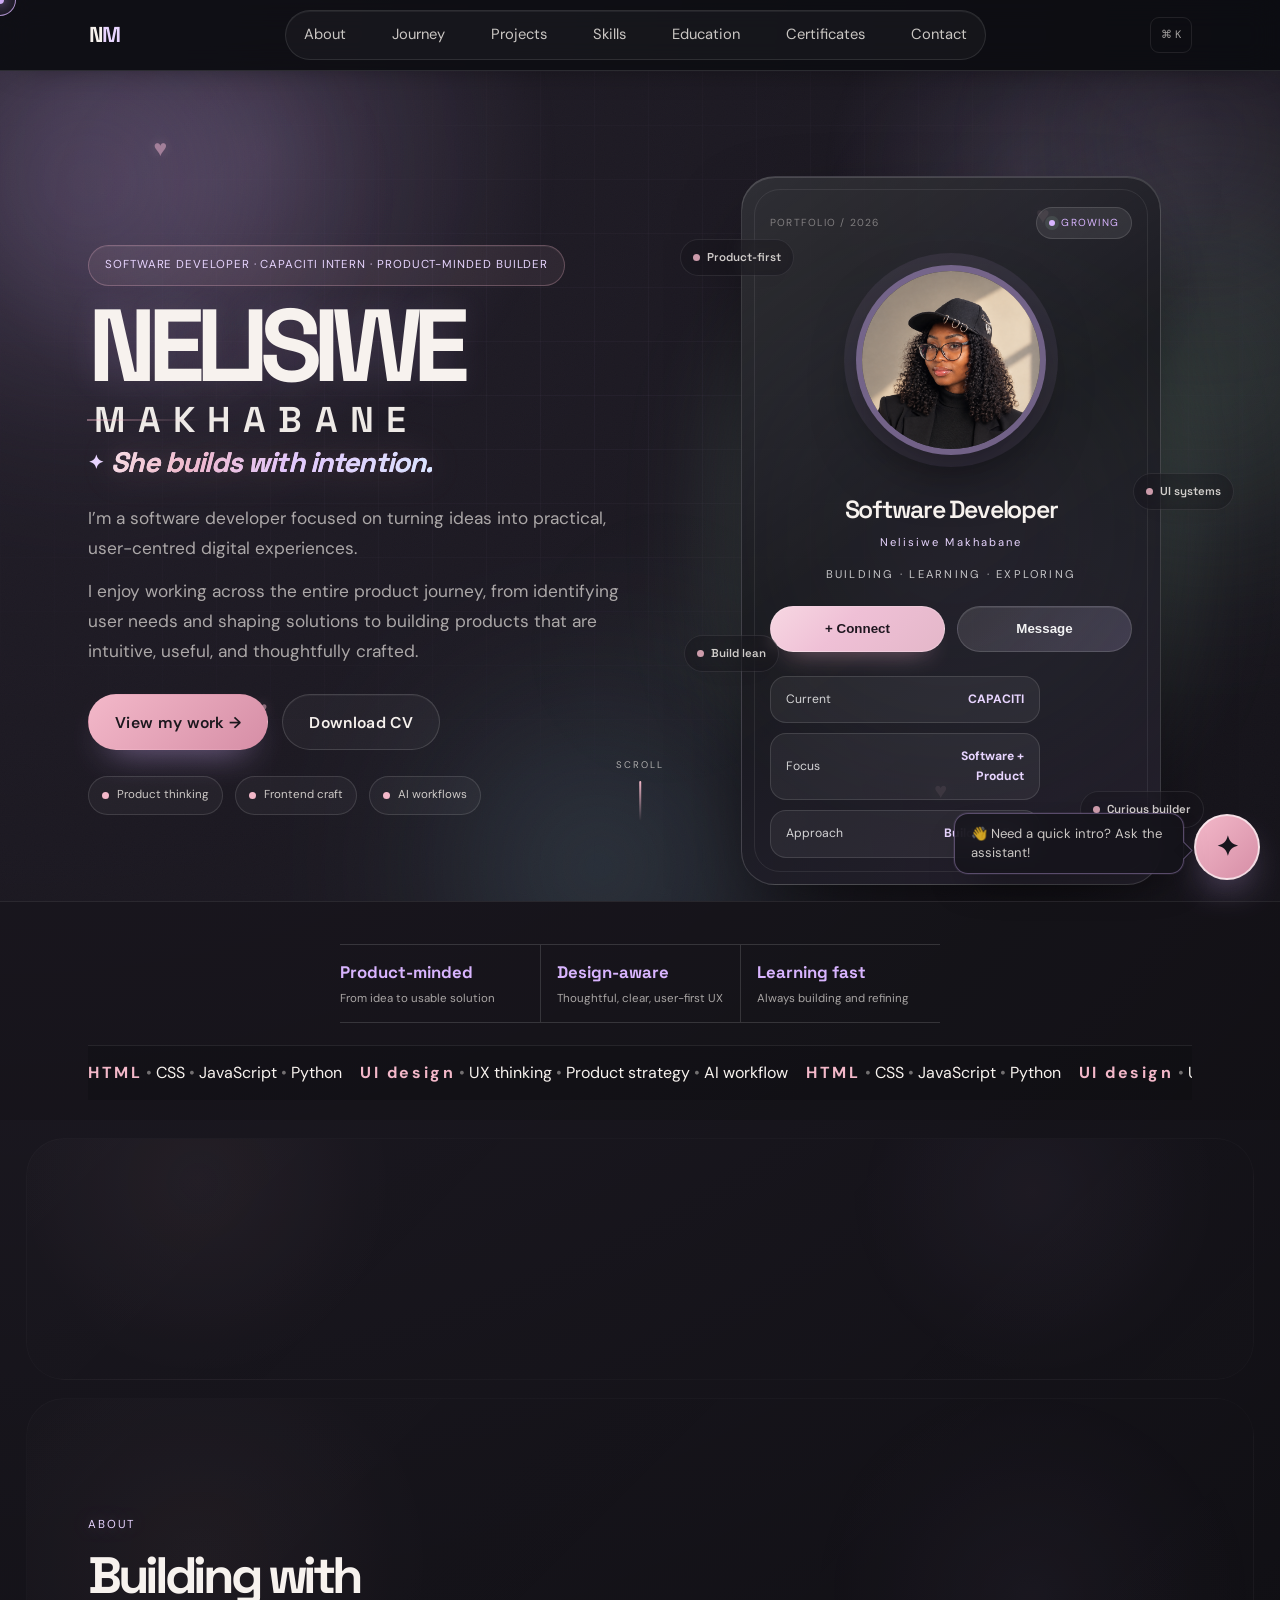
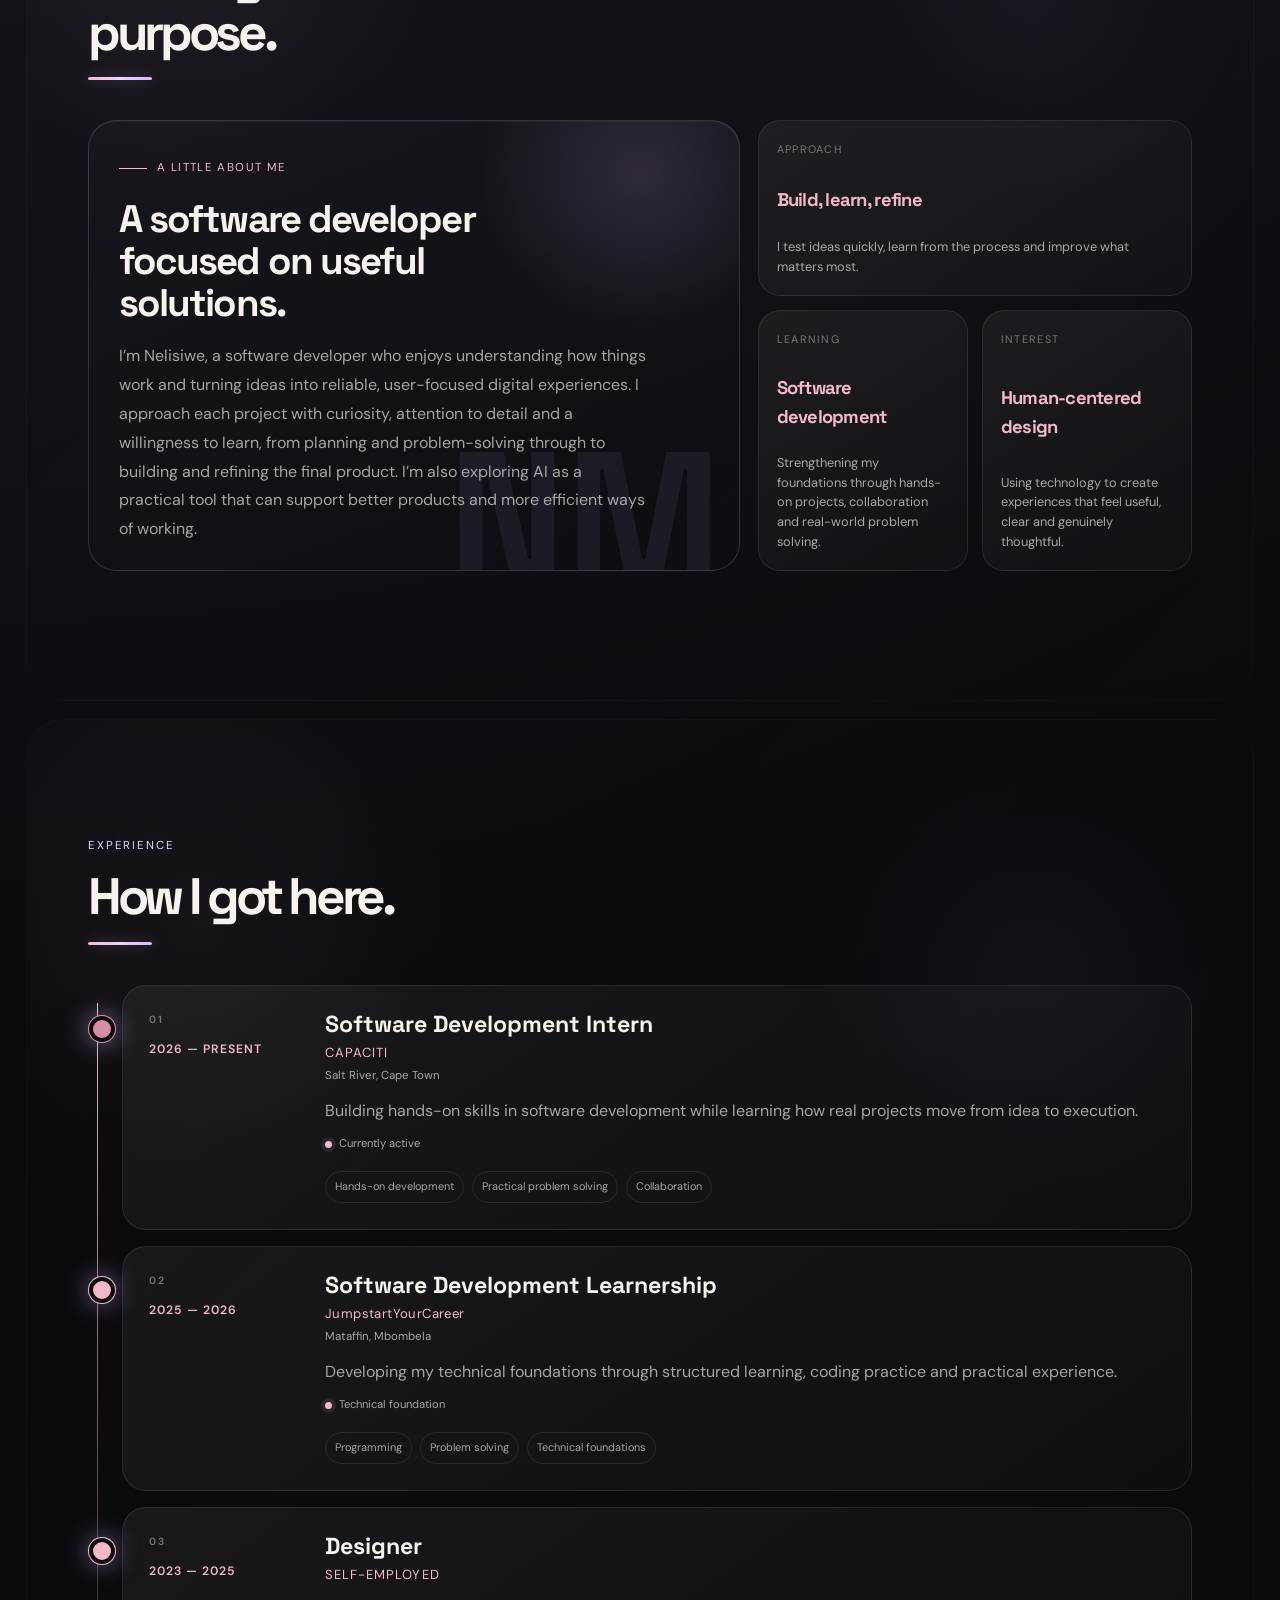
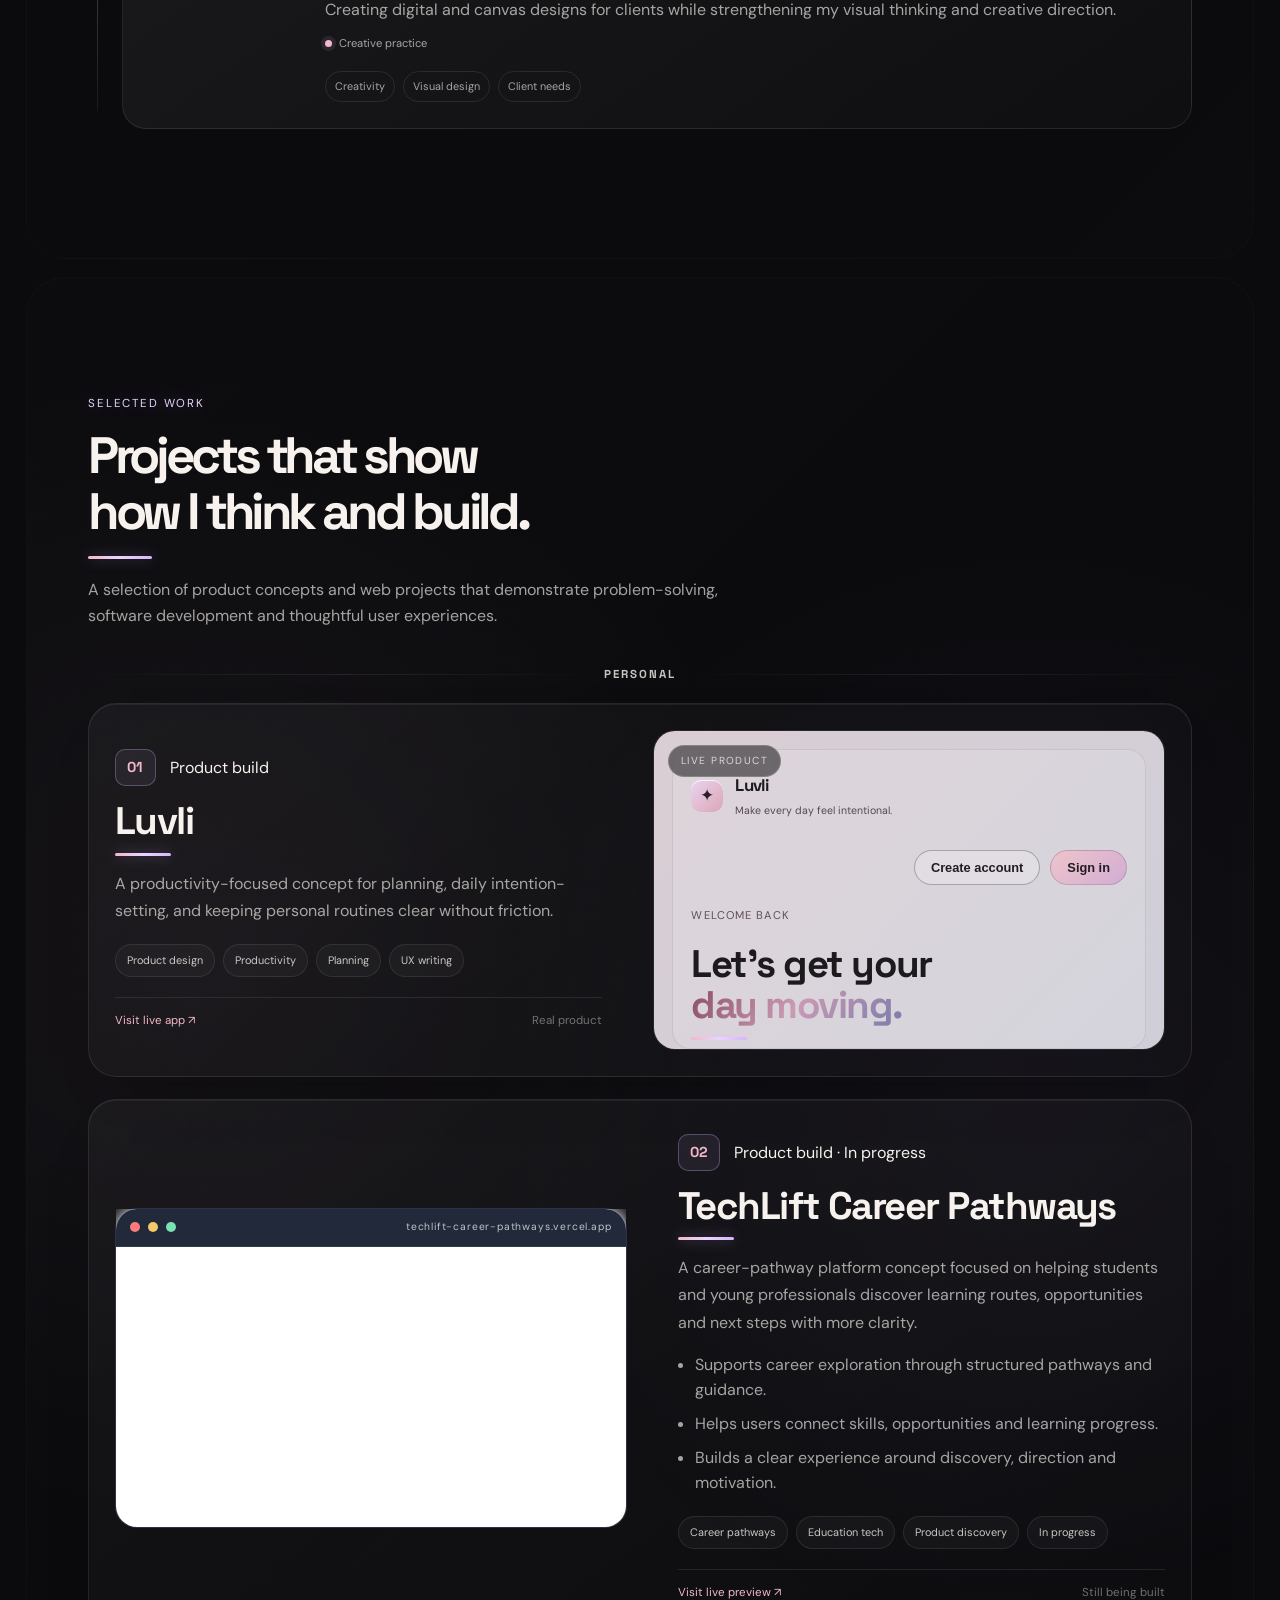
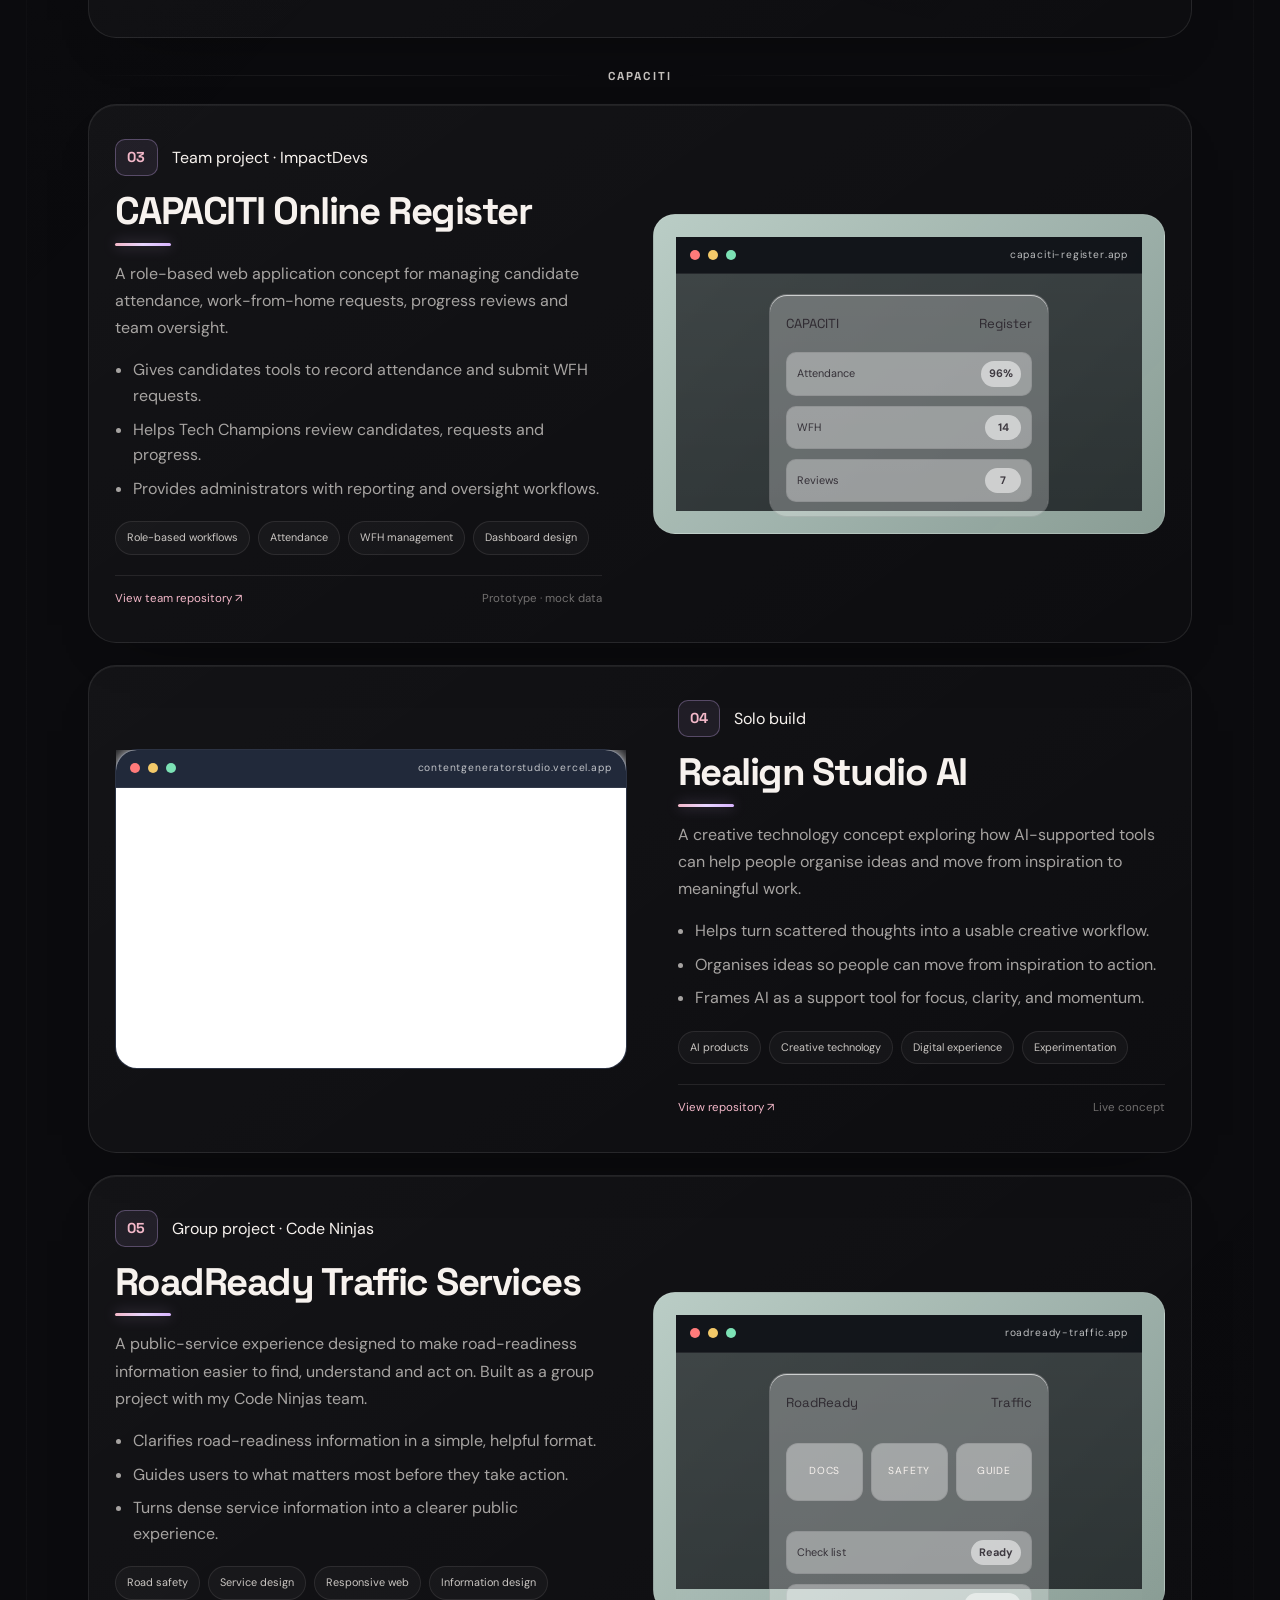
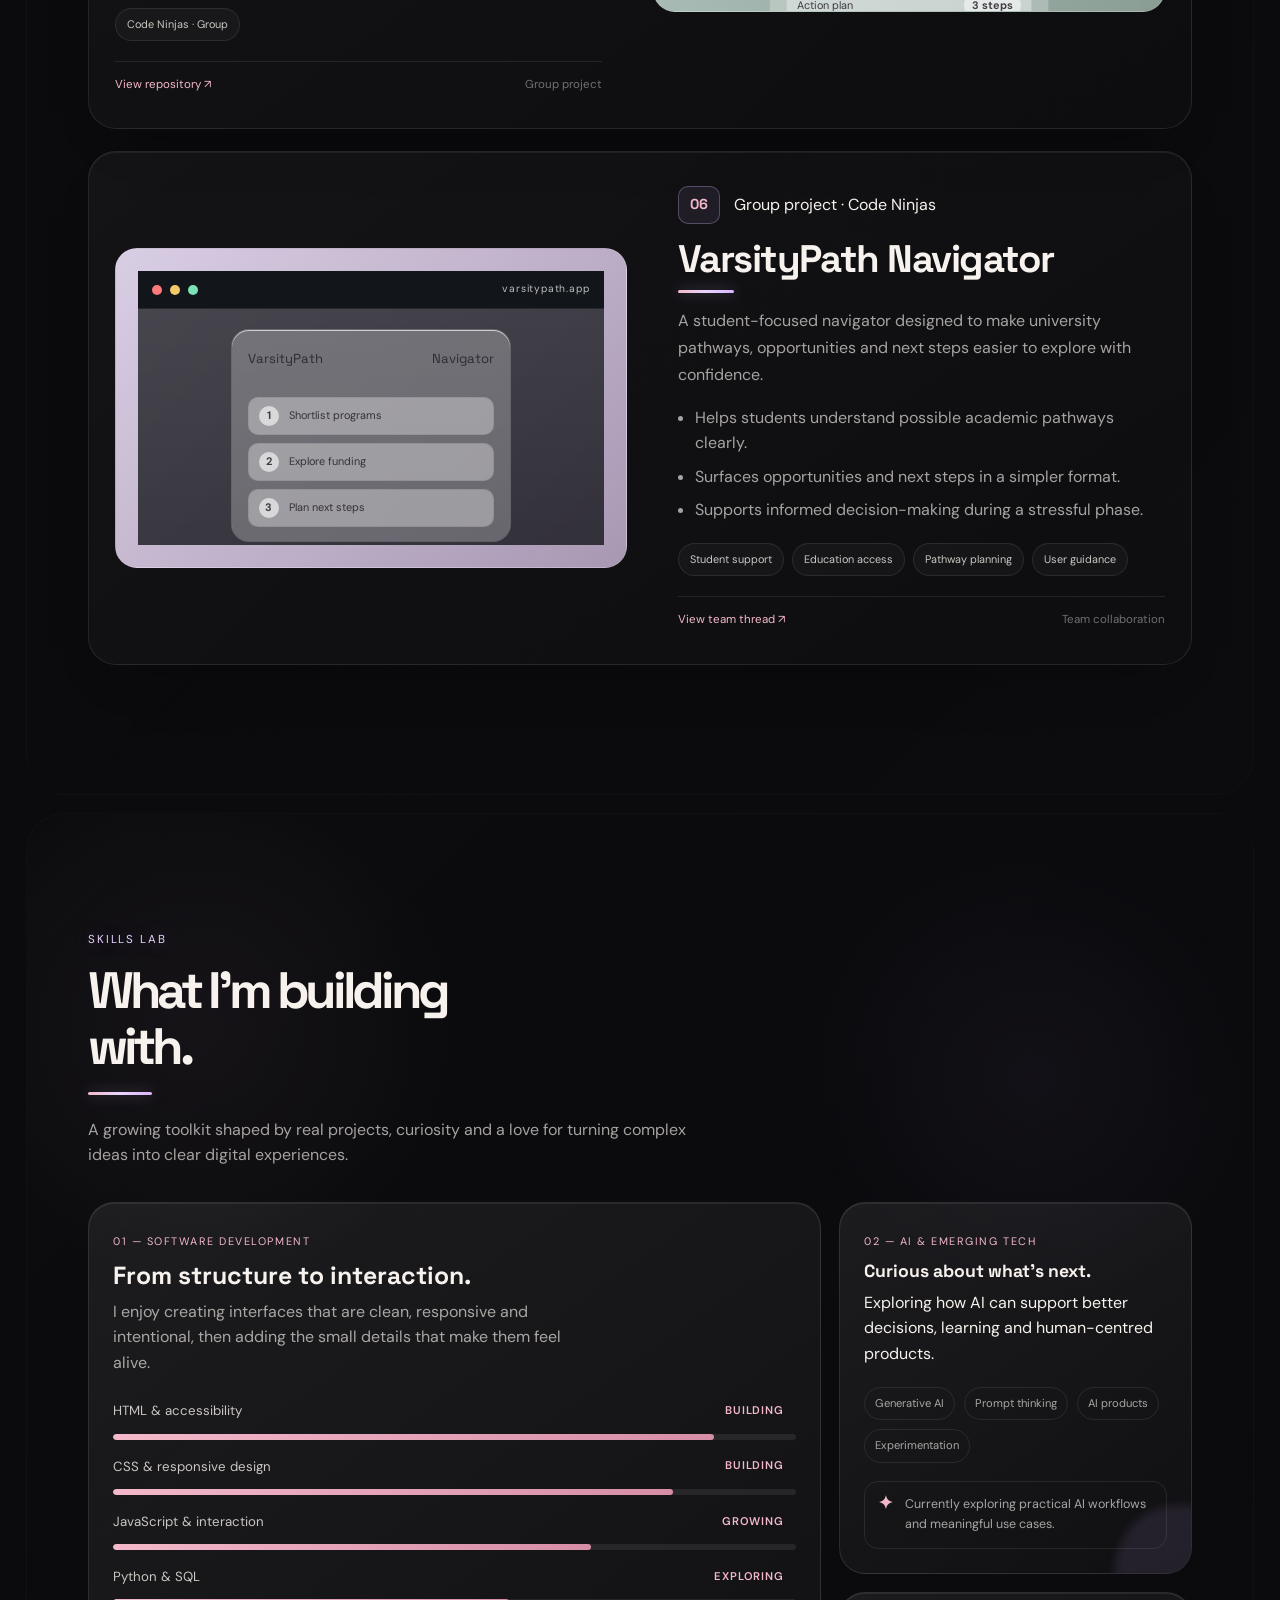
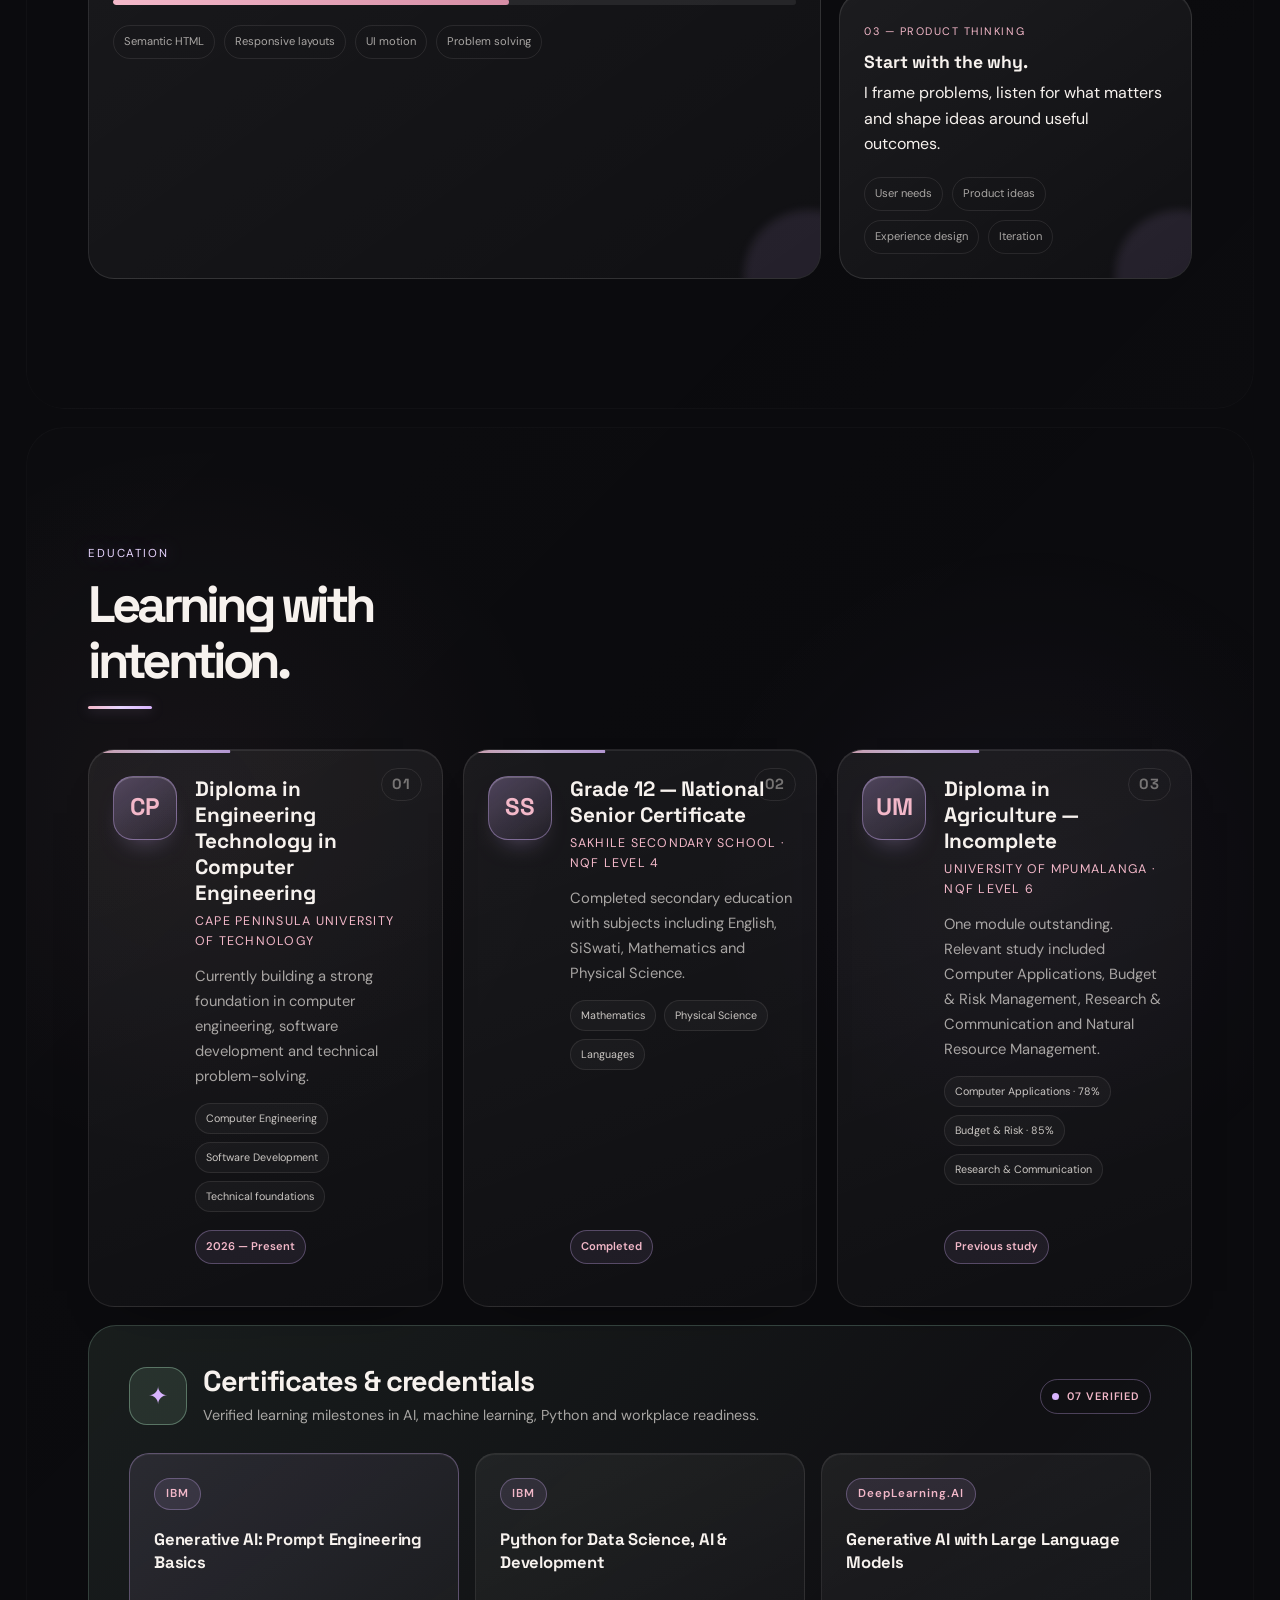
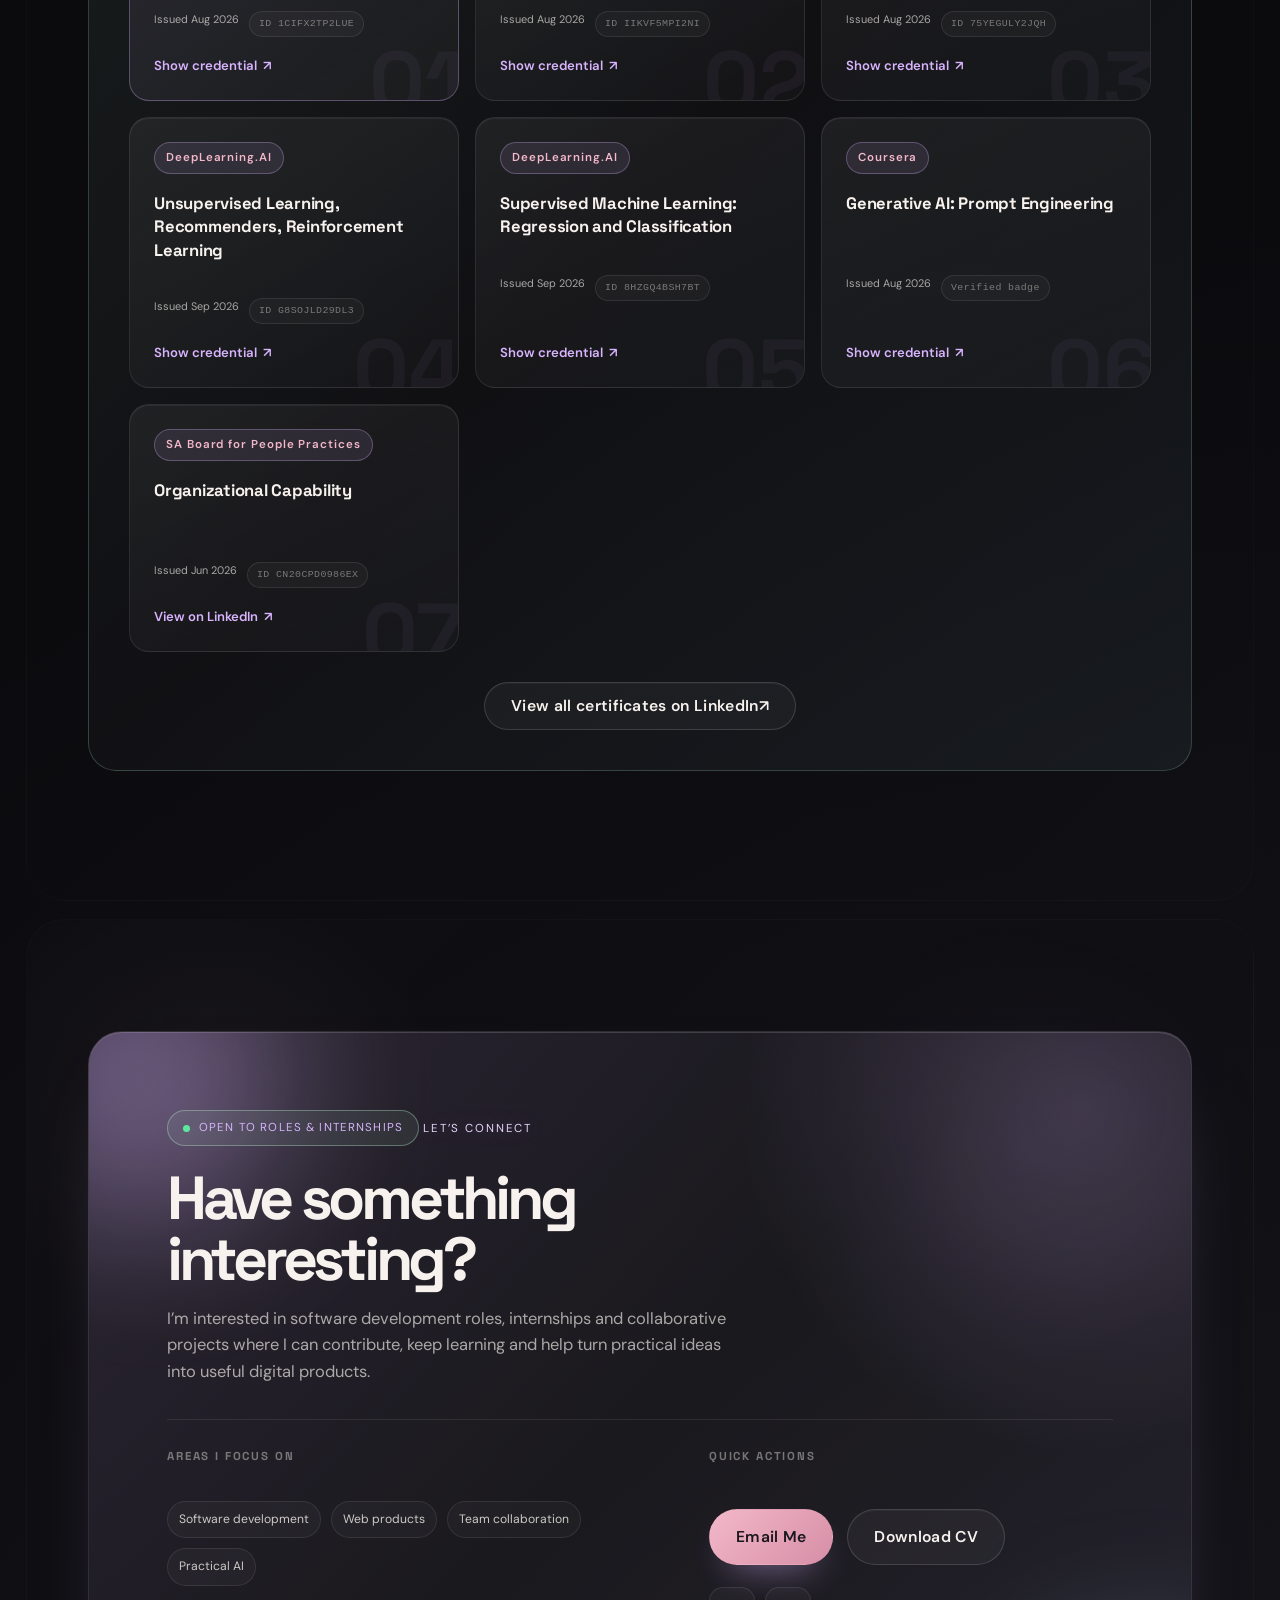
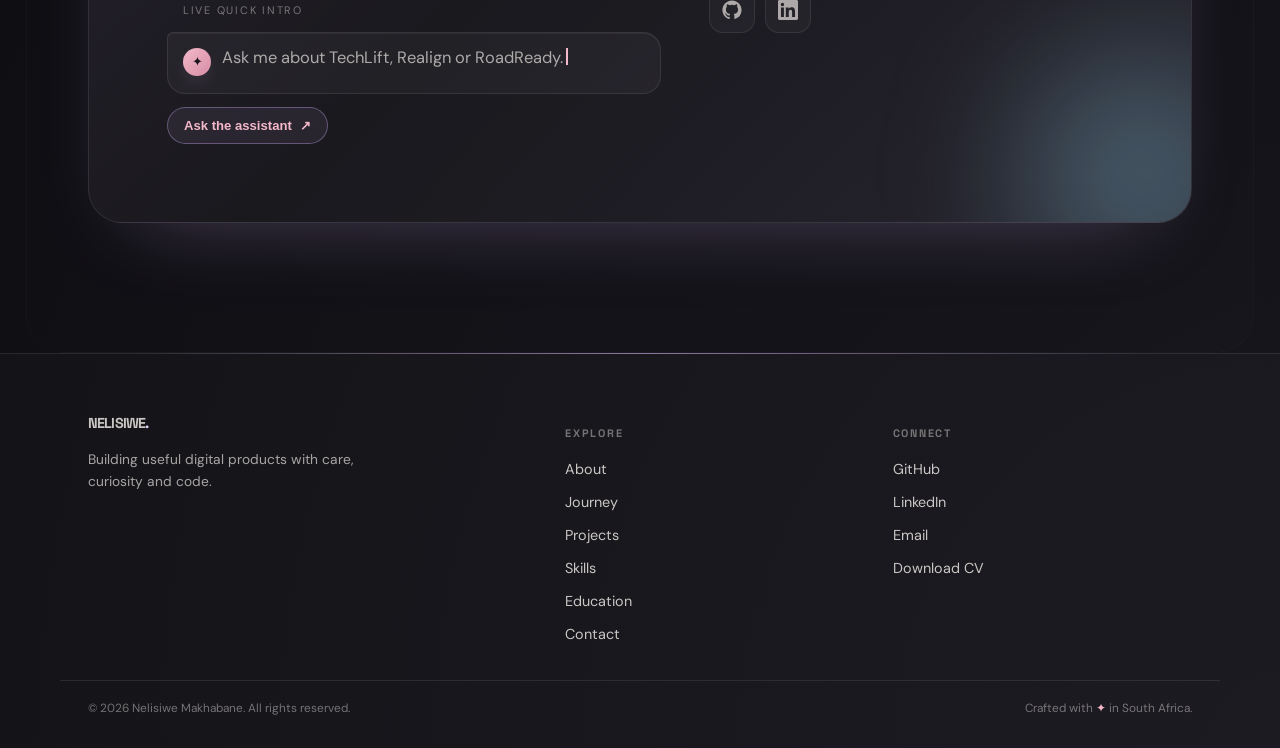
==== commit 90446541: "Refine portfolio landing page styling and copy" ====
--- a/index.html
+++ b/index.html
@@ -84,13 +84,13 @@
         inset: 0;
         pointer-events: none;
         background:
-          linear-gradient(120deg, rgba(255,255,255,0.018) 0, rgba(255,255,255,0.018) 1px, transparent 1px, transparent 48px),
-          radial-gradient(circle at 15% 22%, rgba(243,184,201,0.12), transparent 18%),
-          radial-gradient(circle at 80% 28%, rgba(216,180,254,0.12), transparent 20%),
-          radial-gradient(circle at 52% 72%, rgba(185,245,208,0.08), transparent 18%);
+          linear-gradient(120deg, rgba(255,255,255,0.012) 0, rgba(255,255,255,0.012) 1px, transparent 1px, transparent 48px),
+          radial-gradient(circle at 15% 22%, rgba(243,184,201,0.07), transparent 18%),
+          radial-gradient(circle at 80% 28%, rgba(216,180,254,0.07), transparent 20%),
+          radial-gradient(circle at 52% 72%, rgba(185,245,208,0.05), transparent 18%);
         background-size: 48px 48px, 100% 100%, 100% 100%, 100% 100%;
         mask-image: radial-gradient(circle at center, black 48%, transparent 100%);
-        opacity: 0.7;
+        opacity: 0.42;
         z-index: 0;
       }
       html[data-theme='light'] body {
@@ -158,22 +158,22 @@
       .hero::after {
         content: "";
         position: absolute;
-        width: 300px;
-        height: 300px;
+        width: 220px;
+        height: 220px;
         border-radius: 50%;
-        right: -80px;
-        top: -90px;
-        background: rgba(216,180,254,0.18);
-        filter: blur(90px);
+        right: -30px;
+        top: -40px;
+        background: rgba(216,180,254,0.12);
+        filter: blur(76px);
         pointer-events: none;
         animation: drift 16s ease-in-out infinite alternate;
       }
       .hero-heart {
         position: absolute;
-        font-size: clamp(1.2rem, 2vw, 2.4rem);
+        font-size: clamp(1rem, 1.8vw, 2rem);
         line-height: 1;
-        color: rgba(243, 184, 201, 0.75);
-        text-shadow: 0 0 16px rgba(243, 184, 201, 0.35);
+        color: rgba(243, 184, 201, 0.5);
+        text-shadow: 0 0 12px rgba(243, 184, 201, 0.18);
         animation: pulseSoft 8s ease-in-out infinite;
         pointer-events: none;
         user-select: none;
@@ -193,9 +193,11 @@
         position: sticky;
         top: 0;
         z-index: 100;
-        backdrop-filter: blur(12px);
-        background: rgba(13, 13, 16, 0.6);
-        border-bottom: 1px solid var(--border);
+        backdrop-filter: blur(14px);
+        -webkit-backdrop-filter: blur(14px);
+        background: rgba(10, 11, 16, 0.68);
+        border-bottom: 1px solid rgba(255,255,255,0.08);
+        box-shadow: 0 12px 34px -24px rgba(0,0,0,0.72);
       }
       .nav-wrap {
         display: flex;
@@ -208,6 +210,7 @@
         font-weight: 800;
         letter-spacing: -0.08em;
         text-transform: uppercase;
+        color: var(--text);
       }
       .brand span { color: var(--accent-2); }
       .brand {
@@ -242,15 +245,16 @@
       }
       .eyebrow {
         display: inline-block;
-        padding: 10px 14px;
-        border: 1px solid var(--border);
+        padding: 10px 16px;
+        border: 1px solid rgba(255,255,255,0.12);
         border-radius: 999px;
-        background: rgba(255,255,255,0.02);
+        background: linear-gradient(135deg, rgba(255,255,255,0.06), rgba(243,184,201,0.05));
         color: var(--text-soft);
-        font-size: 0.75rem;
+        font-size: 0.72rem;
         letter-spacing: 0.12em;
         text-transform: uppercase;
         margin-bottom: 18px;
+        box-shadow: inset 0 1px rgba(255,255,255,0.05);
       }
       .hero-title {
         font-size: clamp(2.5rem, 5vw, 4.4rem);
@@ -265,7 +269,7 @@
         line-height: 0.9;
         font-weight: 700;
         text-transform: uppercase;
-        color: rgba(247, 242, 238, 0.88);
+        color: rgba(247, 242, 238, 0.92);
         text-shadow: 0 0 18px rgba(243,184,201,0.08);
       }
       .title-surname {
@@ -299,7 +303,24 @@
         font-size: 1.2rem;
         color: var(--accent-2);
       }
-      .hero-title .accent { color: var(--accent-2); }
+      .hero-title .accent {
+        color: var(--accent-2);
+        font-style: italic;
+        font-weight: 700;
+        font-size: clamp(1.3rem, 2.2vw, 2.2rem);
+      }
+      .role-text {
+        display: inline-block;
+        background: linear-gradient(118deg, #f7dfe5 0%, #f0bacd 26%, #e1c9ff 56%, #d9e8ff 100%);
+        -webkit-background-clip: text;
+        background-clip: text;
+        color: transparent;
+        text-shadow: 0 0 18px rgba(243,184,201,0.12);
+      }
+      .role-lead {
+        display: inline-block;
+        font-weight: 800;
+      }
       .hero-description {
         margin-top: 20px;
         max-width: 58ch;
@@ -345,21 +366,26 @@
         display: inline-flex;
         align-items: center;
         justify-content: center;
-        min-height: 52px;
-        padding: 0 22px;
-        border-radius: 12px;
+        min-height: 54px;
+        padding: 0 26px;
+        border-radius: 999px;
         border: 1px solid transparent;
-        transition: transform 180ms ease, border-color 180ms ease;
+        transition: transform 180ms ease, border-color 180ms ease, box-shadow 180ms ease;
+        letter-spacing: 0.02em;
+        font-weight: 700;
+        font-size: 0.98rem;
       }
       .btn:hover { transform: translateY(-2px); }
       .btn-primary {
-        background: linear-gradient(135deg, var(--lavender) 0%, var(--purple) 100%);
-        color: #17161c;
-        font-weight: 700;
+        background: linear-gradient(135deg, #f8d7e1 0%, #e8bdd1 38%, #d69ab0 100%);
+        color: #1b171d;
+        box-shadow: 0 18px 34px -20px rgba(243,184,201,0.98);
       }
       .btn-secondary {
-        border-color: var(--border);
-        background: rgba(255,255,255,0.02);
+        border-color: rgba(255,255,255,0.12);
+        background: rgba(255,255,255,0.04);
+        color: var(--text);
+        box-shadow: inset 0 1px rgba(255,255,255,0.04);
       }
 
       .hero-visual {
@@ -370,11 +396,11 @@
       .portrait-card {
         width: min(100%, 420px);
         min-height: 540px;
-        border-radius: 28px;
-        background: linear-gradient(180deg, rgba(31,28,37,0.95), rgba(21,20,26,0.9));
-        border: 1px solid var(--border);
+        border-radius: 30px;
+        background: linear-gradient(180deg, rgba(43,34,54,0.95), rgba(22,20,30,0.88));
+        border: 1px solid rgba(255,255,255,0.12);
         overflow: hidden;
-        box-shadow: 0 30px 80px -28px rgba(125,94,203,0.22);
+        box-shadow: 0 30px 80px -28px rgba(125,94,203,0.26), inset 0 1px rgba(255,255,255,0.08);
       }
       .portrait-shell {
         position: relative;
@@ -383,29 +409,98 @@
         flex-direction: column;
         justify-content: center;
         align-items: center;
-        padding: 36px 30px;
+        padding: 30px 28px 26px;
+      }
+      .portrait-topline {
+        width: 100%;
+        display: flex;
+        align-items: center;
+        justify-content: space-between;
+        gap: 12px;
+        color: rgba(255,255,255,0.7);
+        font-size: 0.76rem;
+        letter-spacing: 0.14em;
+        text-transform: uppercase;
+      }
+      .portrait-status {
+        display: inline-flex;
+        align-items: center;
+        gap: 8px;
+        padding: 7px 12px;
+        border-radius: 999px;
+        background: rgba(255,255,255,0.08);
+        border: 1px solid rgba(255,255,255,0.12);
+        color: rgba(255,255,255,0.86);
+      }
+      .portrait-status::before {
+        content: "";
+        width: 8px;
+        height: 8px;
+        border-radius: 50%;
+        background: #7ce2b5;
+        box-shadow: 0 0 12px rgba(124,226,181,0.8);
       }
       .portrait-badge {
-        width: 116px;
-        height: 116px;
+        width: 140px;
+        height: 140px;
+        margin-top: 22px;
         border-radius: 50%;
         object-fit: cover;
         object-position: center;
-        border: 1px solid rgba(216,180,254,0.4);
+        border: 3px solid rgba(255,255,255,0.35);
         background: rgba(216,180,254,0.08);
+        box-shadow: 0 28px 50px -24px rgba(0,0,0,0.72);
+      }
+      .portrait-copy {
+        margin-top: 18px;
+        text-align: center;
+        width: 100%;
+      }
+      .portrait-role {
+        font-size: clamp(2rem, 2.4vw, 2.85rem);
+        line-height: 1.08;
+        letter-spacing: -0.06em;
+        font-weight: 700;
       }
       .portrait-text {
-        margin-top: 22px;
-        text-align: center;
-        color: var(--text-muted);
-        letter-spacing: 0.1em;
+        margin-top: 8px;
+        color: rgba(255,255,255,0.8);
+        font-size: 1.02rem;
+        letter-spacing: 0.02em;
+      }
+      .portrait-tagline {
+        margin-top: 14px;
+        color: rgba(255,255,255,0.74);
+        font-size: 0.7rem;
+        letter-spacing: 0.2em;
         text-transform: uppercase;
-        font-size: 0.76rem;
+      }
+      .portrait-actions {
+        width: 100%;
+        display: grid;
+        grid-template-columns: 1fr 1fr;
+        gap: 12px;
+        margin-top: 18px;
+      }
+      .mini-btn {
+        min-height: 46px;
+        border: 1px solid rgba(255,255,255,0.14);
+        border-radius: 999px;
+        background: linear-gradient(135deg, rgba(255,255,255,0.1), rgba(214,195,255,0.18));
+        color: rgba(255,255,255,0.94);
+        font-weight: 700;
+        cursor: pointer;
+        box-shadow: inset 0 1px rgba(255,255,255,0.08);
+      }
+      .mini-btn-primary {
+        background: linear-gradient(135deg, #f7d7e2 0%, #efc0d6 42%, #e4b7c9 100%);
+        border-color: rgba(255,255,255,0.22);
+        color: #1f1720;
+        box-shadow: 0 14px 26px -18px rgba(240,177,205,0.9);
       }
       .portrait-meta {
-        margin-top: 24px;
+        margin-top: 20px;
         width: 100%;
-        max-width: 220px;
         display: grid;
         gap: 10px;
       }
@@ -413,17 +508,24 @@
         display: flex;
         justify-content: space-between;
         align-items: center;
-        gap: 16px;
-        padding: 10px 12px;
+        gap: 12px;
+        padding: 11px 12px;
         border-radius: 12px;
-        border: 1px solid var(--border);
-        background: rgba(255,255,255,0.02);
-        font-size: 0.72rem;
-        color: var(--text-soft);
+        border: 1px solid rgba(255,255,255,0.09);
+        background: rgba(255,255,255,0.04);
+        font-size: 0.76rem;
+        color: rgba(255,255,255,0.8);
+        width: 100%;
+        max-width: 300px;
+        margin: 0 auto;
+      }
+      .portrait-pill span {
+        flex: 1;
+        text-align: left;
       }
       .portrait-pill strong {
-        color: var(--text);
-        font-weight: 700;
+        flex: 1;
+        text-align: right;
       }
 
       .section-shell {
@@ -437,12 +539,12 @@
         inset: 18px 2% 0;
         border-radius: 38px;
         background:
-          radial-gradient(circle at 14% 18%, rgba(243,184,201,0.1), transparent 18%),
-          radial-gradient(circle at 82% 22%, rgba(216,180,254,0.1), transparent 18%),
-          linear-gradient(135deg, rgba(255,255,255,0.02), rgba(255,255,255,0.0) 52%, rgba(255,255,255,0.016));
-        border: 1px solid rgba(255,255,255,0.04);
+          radial-gradient(circle at 14% 18%, rgba(243,184,201,0.06), transparent 18%),
+          radial-gradient(circle at 82% 22%, rgba(216,180,254,0.06), transparent 18%),
+          linear-gradient(135deg, rgba(255,255,255,0.014), rgba(255,255,255,0.0) 52%, rgba(255,255,255,0.01));
+        border: 1px solid rgba(255,255,255,0.03);
         z-index: -1;
-        opacity: 0.88;
+        opacity: 0.72;
       }
       .section-head {
         margin-bottom: 28px;
@@ -470,8 +572,8 @@
         min-height: 220px;
         padding: 22px 20px 18px;
         border-radius: 20px;
-        border: 1px solid var(--border);
-        background: rgba(255,255,255,0.02);
+        border: 1px solid rgba(255,255,255,0.08);
+        background: linear-gradient(180deg, rgba(255,255,255,0.035), rgba(255,255,255,0.015));
         transition: transform 320ms cubic-bezier(.2,.8,.2,1), border-color 320ms ease, box-shadow 320ms ease;
       }
       .story-card:hover, .project-card:hover, .skill-card:hover {
@@ -505,9 +607,9 @@
         position: relative;
         overflow: hidden;
         padding: 24px 22px;
-        border: 1px solid var(--border);
+        border: 1px solid rgba(255,255,255,0.08);
         border-radius: 26px;
-        background: linear-gradient(150deg, rgba(255,255,255,0.07), rgba(255,255,255,0.025));
+        background: linear-gradient(150deg, rgba(255,255,255,0.06), rgba(255,255,255,0.02));
         box-shadow: inset 0 1px rgba(255,255,255,0.08), 0 22px 44px -38px rgba(0,0,0,0.7);
         transition: transform 360ms cubic-bezier(.2,.8,.2,1), border-color 320ms ease, box-shadow 360ms ease;
       }
@@ -2157,7 +2259,14 @@
     /* ============================================================
          HERO UPGRADE — layered background, glassmorphism, motion
          ============================================================ */
-      .hero { padding-bottom: 130px; }
+      .hero { padding-bottom: 0; }
+      .hero-footer-band {
+        position: relative;
+        z-index: 1;
+        padding: 18px 0 20px;
+        border-top: 1px solid rgba(255,255,255,0.08);
+        background: rgba(13,13,16,0.18);
+      }
 
       .hero-bg {
         position: absolute; inset: 0; z-index: 0;
@@ -2217,12 +2326,13 @@
 
       .float-chip {
         position: absolute; z-index: 3; display: inline-flex; align-items: center; gap: 7px;
-        padding: 9px 14px; border-radius: 999px;
-        border: 1px solid var(--border-strong);
-        background: rgba(22,20,28,.72); backdrop-filter: blur(10px); -webkit-backdrop-filter: blur(10px);
-        color: var(--text); font-family: 'Space Grotesk', sans-serif; font-size: .76rem; font-weight: 600;
-        box-shadow: 0 14px 30px -18px rgba(0,0,0,.7); pointer-events: none;
+        padding: 8px 12px; border-radius: 999px;
+        border: 1px solid rgba(255,255,255,0.1);
+        background: rgba(22,20,28,.52); backdrop-filter: blur(8px); -webkit-backdrop-filter: blur(8px);
+        color: var(--text); font-family: 'Space Grotesk', sans-serif; font-size: .72rem; font-weight: 600;
+        box-shadow: 0 10px 24px -18px rgba(0,0,0,.7); pointer-events: none;
         animation: chipFloat 6s ease-in-out infinite alternate;
+        opacity: 0.82;
       }
       .float-chip::before { content: ""; width: 7px; height: 7px; border-radius: 50%; background: var(--lavender); }
       .chip-1 { top: 9%; left: -30px; animation-delay: 0s; }
@@ -2233,9 +2343,9 @@
 
       .hero-marquee-wrap {
         position: relative; left: auto; right: auto; bottom: auto; z-index: 2;
-        overflow: hidden; border-top: 1px solid var(--border);
-        background: rgba(13,13,16,.5);
-        backdrop-filter: blur(10px); -webkit-backdrop-filter: blur(10px);
+        overflow: hidden; border-top: 1px solid rgba(255,255,255,0.08);
+        background: rgba(13,13,16,.28);
+        backdrop-filter: blur(8px); -webkit-backdrop-filter: blur(8px);
       }
       .hero-followup { padding-top: 24px; }
       .hero-followup .hero-proof { margin: 0 auto 22px; }
@@ -2596,6 +2706,7 @@
         letter-spacing: -0.09em;
         text-transform: uppercase;
         line-height: 0.82;
+        text-shadow: 0 0 30px rgba(216,180,254,0.12);
       }
       .title-name {
         display: block; width: fit-content; position: relative;
@@ -2617,9 +2728,21 @@
       }
       @keyframes titleShimmer { from { background-position: 0% 50%; } to { background-position: 100% 50%; } }
       @keyframes titleUnderline { from { transform: scaleX(0); } to { transform: scaleX(1); } }
-      .title-actor { display: block; width: fit-content; margin-top: 14px; }
-      .accent-prefix { color: var(--accent-2); margin-right: 12px; }
-      .hero-title .accent { font-style: italic; font-weight: 700; font-size: clamp(1.4rem, 2.2vw, 2.2rem); }
+      .title-actor {
+        display: flex;
+        align-items: center;
+        gap: 10px;
+        width: fit-content;
+        margin-top: 14px;
+      }
+      .accent-prefix { color: var(--accent-2); margin-right: 2px; }
+      .hero-title .accent {
+        display: inline-block;
+        font-style: italic;
+        font-weight: 700;
+        font-size: clamp(1.4rem, 2.2vw, 2.2rem);
+        letter-spacing: -0.03em;
+      }
       .title-cta {
         display: block; width: fit-content;
         color: var(--text); font-weight: 600; letter-spacing: -0.02em;
@@ -2659,10 +2782,10 @@
         gap: clamp(22px, 4vw, 52px);
         align-items: center;
         padding: 26px;
-        border: 1px solid rgba(255,255,255,0.08);
+        border: 1px solid rgba(255,255,255,0.09);
         border-radius: 28px;
-        background: linear-gradient(145deg, rgba(255,255,255,0.03), rgba(255,255,255,0.01));
-        box-shadow: inset 0 1px rgba(255,255,255,0.06);
+        background: linear-gradient(145deg, rgba(255,255,255,0.04), rgba(255,255,255,0.012));
+        box-shadow: inset 0 1px rgba(255,255,255,0.06), 0 24px 56px -42px rgba(0,0,0,0.7);
         overflow: hidden;
         transition: transform 420ms cubic-bezier(.2,.8,.2,1), border-color 320ms ease, box-shadow 420ms ease;
       }
@@ -2717,6 +2840,54 @@
         text-transform: uppercase;
         z-index: 2;
       }
+      .techlift-live-frame {
+        background: #0f172a;
+        border: 1px solid rgba(255,255,255,0.12);
+      }
+      .techlift-live-frame iframe {
+        width: 100%;
+        height: 100%;
+        border: 0;
+        background: #ffffff;
+      }
+      .techlift-live-bar {
+        position: absolute;
+        left: 0;
+        right: 0;
+        top: 0;
+        z-index: 2;
+        display: flex;
+        align-items: center;
+        justify-content: space-between;
+        gap: 12px;
+        padding: 10px 14px;
+        border-bottom: 1px solid rgba(255,255,255,0.08);
+        background: rgba(15, 23, 42, 0.92);
+        backdrop-filter: blur(8px);
+      }
+      .techlift-live-dots {
+        display: flex;
+        align-items: center;
+        gap: 8px;
+      }
+      .techlift-live-dots span {
+        width: 10px;
+        height: 10px;
+        border-radius: 50%;
+        display: inline-block;
+      }
+      .techlift-live-dots span:nth-child(1) { background: #ff7a7a; }
+      .techlift-live-dots span:nth-child(2) { background: #f3c969; }
+      .techlift-live-dots span:nth-child(3) { background: #7ce2b5; }
+      .techlift-live-url {
+        color: rgba(255,255,255,0.72);
+        font-size: 0.64rem;
+        letter-spacing: 0.08em;
+        text-transform: lowercase;
+        overflow: hidden;
+        white-space: nowrap;
+        text-overflow: ellipsis;
+      }
       .project-media-glow {
         position: absolute; inset: 8%;
         background: radial-gradient(circle, rgba(216,180,254,0.25), transparent 70%);
@@ -2726,6 +2897,34 @@
         pointer-events: none;
       }
       .project-row:hover .project-media-glow { opacity: 1; }
+
+      .project-browser-shell {
+        position: relative;
+        display: flex;
+        flex-direction: column;
+        width: 100%;
+        height: 100%;
+        background: rgba(9, 12, 15, 0.74);
+      }
+      .project-browser-shell .techlift-live-bar {
+        position: relative;
+        background: rgba(17, 20, 25, 0.96);
+        border-bottom: 1px solid rgba(255,255,255,0.08);
+      }
+      .project-browser-shell .panel-content {
+        display: flex;
+        align-items: center;
+        justify-content: center;
+        flex: 1;
+        padding: 20px 18px 18px;
+        background: linear-gradient(180deg, rgba(255,255,255,0.05), rgba(255,255,255,0));
+      }
+      .project-browser-shell .dashboard-panel,
+      .project-browser-shell .service-panel,
+      .project-browser-shell .pathway-panel {
+        width: min(100%, 280px);
+        min-height: 200px;
+      }
 
       .luvli-preview {
         position: relative;
@@ -2998,6 +3197,183 @@
         font-size: 0.68rem;
         letter-spacing: 0.08em;
         text-transform: uppercase;
+      }
+      .techlift-panel,
+      .dashboard-panel,
+      .creative-panel,
+      .service-panel,
+      .pathway-panel {
+        display: flex;
+        flex-direction: column;
+        width: min(100%, 300px);
+        min-height: 215px;
+        padding: 18px 16px 14px;
+        border-radius: 18px;
+        background: rgba(255,255,255,0.26);
+        border: 1px solid rgba(31,24,33,0.1);
+        box-shadow: inset 0 1px rgba(255,255,255,0.66);
+      }
+      .techlift-header,
+      .dashboard-header,
+      .service-header,
+      .pathway-header {
+        display: flex;
+        align-items: center;
+        justify-content: space-between;
+        gap: 10px;
+        font-family: 'Space Grotesk', sans-serif;
+        font-size: 0.82rem;
+        color: rgba(31,24,33,0.8);
+      }
+      .techlift-progress {
+        display: grid;
+        grid-template-columns: repeat(4, minmax(0, 1fr));
+        gap: 8px;
+        margin-top: 18px;
+        align-items: end;
+        flex: 1;
+      }
+      .techlift-progress span {
+        display: block;
+        border-radius: 10px 10px 0 0;
+        background: linear-gradient(180deg, rgba(255,255,255,0.9), rgba(129,108,165,0.7));
+      }
+      .techlift-progress span:nth-child(1) { height: 35%; }
+      .techlift-progress span:nth-child(2) { height: 58%; }
+      .techlift-progress span:nth-child(3) { height: 72%; }
+      .techlift-progress span:nth-child(4) { height: 88%; }
+      .techlift-metrics {
+        display: flex;
+        justify-content: space-between;
+        align-items: center;
+        font-size: 0.7rem;
+        margin-top: 14px;
+        color: rgba(31,24,33,0.82);
+      }
+      .techlift-metrics strong {
+        font-family: 'Space Grotesk', sans-serif;
+        font-size: 1.3rem;
+        letter-spacing: -0.05em;
+      }
+      .dashboard-list {
+        display: grid;
+        gap: 10px;
+        margin-top: 18px;
+      }
+      .dashboard-item {
+        display: flex;
+        align-items: center;
+        justify-content: space-between;
+        gap: 10px;
+        padding: 8px 10px;
+        border-radius: 10px;
+        background: rgba(255,255,255,0.34);
+        border: 1px solid rgba(31,24,33,0.08);
+        font-size: 0.68rem;
+        color: rgba(31,24,33,0.82);
+      }
+      .dashboard-item strong {
+        display: inline-block;
+        min-width: 36px;
+        text-align: center;
+        padding: 4px 8px;
+        border-radius: 999px;
+        background: rgba(255,255,255,0.52);
+      }
+      .creative-panel {
+        justify-content: center;
+        gap: 12px;
+      }
+      .creative-flow {
+        display: flex;
+        align-items: center;
+        gap: 8px;
+        flex-wrap: wrap;
+      }
+      .creative-node {
+        display: inline-flex;
+        align-items: center;
+        justify-content: center;
+        padding: 8px 10px;
+        border-radius: 999px;
+        font-size: 0.64rem;
+        font-weight: 700;
+        letter-spacing: 0.08em;
+        text-transform: uppercase;
+        background: rgba(255,255,255,0.48);
+        color: rgba(31,24,33,0.8);
+      }
+      .creative-node.alt { background: rgba(177,203,193,0.5); }
+      .creative-node.accent { background: rgba(222,189,205,0.52); }
+      .creative-rail {
+        height: 1px;
+        width: 36px;
+        background: rgba(31,24,33,0.28);
+      }
+      .creative-tags {
+        display: flex;
+        flex-wrap: wrap;
+        gap: 8px;
+        margin-top: 4px;
+      }
+      .creative-tags span {
+        padding: 6px 8px;
+        border-radius: 999px;
+        background: rgba(255,255,255,0.38);
+        border: 1px solid rgba(31,24,33,0.08);
+        font-size: 0.62rem;
+        text-transform: uppercase;
+        letter-spacing: 0.08em;
+      }
+      .service-panel {
+        justify-content: center;
+        gap: 12px;
+      }
+      .service-grid {
+        display: grid;
+        grid-template-columns: repeat(3, minmax(0, 1fr));
+        gap: 8px;
+        margin-top: 18px;
+      }
+      .service-grid span {
+        display: grid;
+        place-items: center;
+        min-height: 58px;
+        border-radius: 12px;
+        background: rgba(255,255,255,0.38);
+        border: 1px solid rgba(31,24,33,0.08);
+        font-size: 0.64rem;
+        letter-spacing: 0.08em;
+        text-transform: uppercase;
+      }
+      .pathway-panel {
+        justify-content: center;
+        gap: 12px;
+      }
+      .pathway-steps {
+        display: grid;
+        gap: 8px;
+        margin-top: 16px;
+      }
+      .pathway-step {
+        display: flex;
+        align-items: center;
+        gap: 10px;
+        padding: 8px 10px;
+        border-radius: 10px;
+        background: rgba(255,255,255,0.34);
+        border: 1px solid rgba(31,24,33,0.08);
+        font-size: 0.68rem;
+        color: rgba(31,24,33,0.82);
+      }
+      .pathway-step b {
+        display: grid;
+        place-items: center;
+        width: 20px;
+        height: 20px;
+        border-radius: 50%;
+        background: rgba(255,255,255,0.6);
+        font-size: 0.68rem;
       }
       .project-row-top { display: flex; align-items: center; gap: 14px; margin-bottom: 14px; }
       .project-index {
@@ -3414,33 +3790,46 @@
           <div class="hero-copy reveal">
             <div class="eyebrow reveal">Software Developer · CAPACITI Intern · Product-minded builder</div>
             <h1 class="hero-title reveal">
-              <span class="title-greeting">NELISIWE</span>
+              <span class="title-greeting">Nelisiwe</span>
               <span class="title-surname">MAKHABANE</span>
               <span class="title-actor">
                 <span class="accent-prefix" aria-hidden="true">✦</span>
-                <span class="accent"><span class="role-text" id="roleText">She builds with intention.</span></span>
+                <span class="accent"><span class="role-text"><span class="role-lead">She</span> builds with intention.</span></span>
               </span>
             </h1>
             <div class="hero-description reveal">
-              <p>I’m Nelisiwe Makhabane, a software developer with a strong interest in turning ideas into practical, user-centred digital experiences.</p>
-              <p>I enjoy working across the full product journey — understanding the problem, shaping a clean solution, and building something that feels intuitive, useful, and well-crafted.</p>
-              <p>My work is driven by curiosity, persistence, and a love for learning. I’m especially interested in software development, product thinking, and how AI can support smarter, more meaningful experiences.</p>
+              <p>I’m a software developer focused on turning ideas into practical, user-centred digital experiences.</p>
+              <p>I enjoy working across the entire product journey, from identifying user needs and shaping solutions to building products that are intuitive, useful, and thoughtfully crafted.</p>
             </div>
             <div class="hero-actions reveal">
-              <a class="btn btn-primary shine" href="#projects">View My Work</a>
+              <a class="btn btn-primary shine" href="#projects">View my work →</a>
               <a class="btn btn-secondary" href="Nelisiwe-Makhabane-CV.html" download="Nelisiwe-Makhabane-CV.html">Download CV</a>
             </div>
+            <div class="capability-list reveal">
+              <span class="capability-item">Product thinking</span>
+              <span class="capability-item">Frontend craft</span>
+              <span class="capability-item">AI workflows</span>
+            </div>
           </div>
 
           <div class="hero-visual reveal scale">
             <div class="portrait-halo" aria-hidden="true"></div>
+            <div class="float-chip chip-1">Product-first</div>
+            <div class="float-chip chip-2">UI systems</div>
+            <div class="float-chip chip-3">Build lean</div>
+            <div class="float-chip chip-4">Curious builder</div>
             <div class="portrait-card" aria-label="Nelisiwe portrait">
               <div class="portrait-shell">
                 <div class="portrait-topline"><span>Portfolio / 2026</span><span class="portrait-status">Growing</span></div>
                 <img class="portrait-badge" src="NelisiweM.png" alt="Nelisiwe Makhabane" />
                 <div class="portrait-copy">
                   <div class="portrait-role">Software Developer</div>
-                  <div class="portrait-text">Building · Learning · Exploring</div>
+                  <div class="portrait-text">Nelisiwe Makhabane</div>
+                  <div class="portrait-tagline">BUILDING · LEARNING · EXPLORING</div>
+                </div>
+                <div class="portrait-actions">
+                  <button class="mini-btn mini-btn-primary" type="button">+ Connect</button>
+                  <button class="mini-btn" type="button">Message</button>
                 </div>
                 <div class="portrait-meta">
                   <div class="portrait-pill"><span>Current</span><strong>CAPACITI</strong></div>
@@ -3451,38 +3840,39 @@
             </div>
           </div>
         </div>
-        <a class="hero-scroll" href="#about" aria-label="Continue to about section">Scroll</a>
+
+        <div class="hero-scroll" aria-hidden="true">Scroll</div>
       </section>
 
-      <div class="hero-followup">
-        <div class="wrap">
-          <div class="hero-proof reveal" aria-label="Professional focus">
-            <div class="hero-proof-item"><strong>01</strong><span>Software-first mindset</span></div>
-            <div class="hero-proof-item"><strong>02</strong><span>Practical problem solving</span></div>
-            <div class="hero-proof-item"><strong>03</strong><span>Always learning</span></div>
+      <section class="hero-footer-band" aria-label="Portfolio summary">
+        <div class="wrap hero-followup reveal">
+          <div class="hero-proof">
+            <div class="hero-proof-item">
+              <strong>Product-minded</strong>
+              <span>From idea to usable solution</span>
+            </div>
+            <div class="hero-proof-item">
+              <strong>Design-aware</strong>
+              <span>Thoughtful, clear, user-first UX</span>
+            </div>
+            <div class="hero-proof-item">
+              <strong>Learning fast</strong>
+              <span>Always building and refining</span>
+            </div>
+          </div>
+          <div class="hero-marquee-wrap" aria-label="Core skills marquee">
+            <div class="hero-marquee">
+              <span><b>HTML</b> <span class="sep">•</span> CSS <span class="sep">•</span> JavaScript <span class="sep">•</span> Python</span>
+              <span><b>UI design</b> <span class="sep">•</span> UX thinking <span class="sep">•</span> Product strategy <span class="sep">•</span> AI workflow</span>
+              <span><b>HTML</b> <span class="sep">•</span> CSS <span class="sep">•</span> JavaScript <span class="sep">•</span> Python</span>
+              <span><b>UI design</b> <span class="sep">•</span> UX thinking <span class="sep">•</span> Product strategy <span class="sep">•</span> AI workflow</span>
+            </div>
           </div>
         </div>
-        <div class="hero-marquee-wrap" aria-hidden="true">
-          <div class="hero-marquee">
-            <b>JavaScript</b><span class="sep">✦</span>
-            <b>HTML &amp; CSS</b><span class="sep">✦</span>
-            <b>Responsive Design</b><span class="sep">✦</span>
-            <b>Python &amp; SQL</b><span class="sep">✦</span>
-            <b>Generative AI</b><span class="sep">✦</span>
-            <b>Product Thinking</b><span class="sep">✦</span>
-            <b>UI Motion</b><span class="sep">✦</span>
-            <b>Problem Solving</b><span class="sep">✦</span>
-            <b>JavaScript</b><span class="sep">✦</span>
-            <b>HTML &amp; CSS</b><span class="sep">✦</span>
-            <b>Responsive Design</b><span class="sep">✦</span>
-            <b>Python &amp; SQL</b><span class="sep">✦</span>
-            <b>Generative AI</b><span class="sep">✦</span>
-            <b>Product Thinking</b><span class="sep">✦</span>
-            <b>UI Motion</b><span class="sep">✦</span>
-            <b>Problem Solving</b><span class="sep">✦</span>
-          </div>
-        </div>
-      </div>
+      </section>
+
+      <section id="about" class="section-shell">
+      </section>
 
       <section id="about" class="section-shell">
         <div class="wrap">
@@ -3642,48 +4032,46 @@
               </article>
               <article class="project-row reveal left">
                 <div class="project-row-media">
-                  <div class="project-media-frame project-abstract-frame project-abstract-frame--rose">
-                    <div class="abstract-badge">Decision tool</div>
-                    <div class="abstract-panel">
-                      <div class="abstract-panel-top">
-                        <span>NextMove</span>
-                        <span>AI</span>
+                  <div class="project-media-frame techlift-live-frame">
+                    <div class="techlift-live-bar">
+                      <div class="techlift-live-dots" aria-hidden="true">
+                        <span></span>
+                        <span></span>
+                        <span></span>
                       </div>
-                      <div class="abstract-chart">
-                        <span class="chart-bar bar-a"></span>
-                        <span class="chart-bar bar-b"></span>
-                        <span class="chart-bar bar-c"></span>
-                        <span class="chart-bar bar-d"></span>
-                      </div>
-                      <div class="abstract-metrics">
-                        <span>Risk</span>
-                        <strong>32%</strong>
-                      </div>
+                      <span class="techlift-live-url">techlift-career-pathways.vercel.app</span>
                     </div>
+                    <iframe
+                      src="https://techlift-career-pathways.vercel.app/"
+                      title="TechLift Career Pathways live preview"
+                      loading="lazy"
+                      referrerpolicy="no-referrer-when-downgrade"
+                      allow="fullscreen">
+                    </iframe>
                   </div>
                   <div class="project-media-glow" aria-hidden="true"></div>
                 </div>
                 <div class="project-row-body">
                   <div class="project-row-top">
                     <span class="project-index" aria-hidden="true">02</span>
-                    <span class="tag">Product concept</span>
+                    <span class="tag">Product build · In progress</span>
                   </div>
-                  <h3>My NextMove AI</h3>
-                  <p class="project-desc">A decision-support concept that helps people think through major life choices with structured scenarios, trade-offs and risk awareness.</p>
+                  <h3>TechLift Career Pathways</h3>
+                  <p class="project-desc">A career-pathway platform concept focused on helping students and young professionals discover learning routes, opportunities and next steps with more clarity.</p>
                   <ul class="project-points">
-                    <li>Maps life decisions into clearer trade-offs and possible outcomes.</li>
-                    <li>Helps users weigh risks, opportunity, and long-term impact.</li>
-                    <li>Turns complex thinking into a simpler decision-making experience.</li>
+                    <li>Supports career exploration through structured pathways and guidance.</li>
+                    <li>Helps users connect skills, opportunities and learning progress.</li>
+                    <li>Builds a clear experience around discovery, direction and motivation.</li>
                   </ul>
                   <div class="project-tags">
-                    <span>Product thinking</span>
-                    <span>Risk analysis</span>
-                    <span>AI exploration</span>
-                    <span>Human-centred design</span>
+                    <span>Career pathways</span>
+                    <span>Education tech</span>
+                    <span>Product discovery</span>
+                    <span>In progress</span>
                   </div>
                   <div class="project-footer">
-                    <a href="https://github.com/makhabane1/my-nextmove-ai" target="_blank" rel="noreferrer">View repository ↗</a>
-                    <span>Concept build</span>
+                    <a href="https://techlift-career-pathways.vercel.app/" target="_blank" rel="noreferrer">Visit live preview ↗</a>
+                    <span>Still being built</span>
                   </div>
                 </div>
               </article>
@@ -3694,16 +4082,27 @@
               <article class="project-row reveal right">
                 <div class="project-row-media">
                   <div class="project-media-frame project-abstract-frame project-abstract-frame--sage">
-                    <div class="abstract-badge">Attendance platform</div>
-                    <div class="abstract-panel compact-panel">
-                      <div class="abstract-panel-top">
-                        <span>CAPACITI</span>
-                        <span>Register</span>
+                    <div class="project-browser-shell">
+                      <div class="techlift-live-bar">
+                        <div class="techlift-live-dots" aria-hidden="true">
+                          <span></span>
+                          <span></span>
+                          <span></span>
+                        </div>
+                        <span class="techlift-live-url">capaciti-register.app</span>
                       </div>
-                      <div class="abstract-checklist">
-                        <span>Attendance</span>
-                        <span>WFH requests</span>
-                        <span>Progress reviews</span>
+                      <div class="panel-content">
+                        <div class="dashboard-panel">
+                          <div class="dashboard-header">
+                            <span>CAPACITI</span>
+                            <span>Register</span>
+                          </div>
+                          <div class="dashboard-list">
+                            <div class="dashboard-item"><span>Attendance</span><strong>96%</strong></div>
+                            <div class="dashboard-item"><span>WFH</span><strong>14</strong></div>
+                            <div class="dashboard-item"><span>Reviews</span><strong>7</strong></div>
+                          </div>
+                        </div>
                       </div>
                     </div>
                   </div>
@@ -3735,28 +4134,29 @@
               </article>
               <article class="project-row reveal">
               <div class="project-row-media">
-                <div class="project-media-frame project-abstract-frame project-abstract-frame--stone">
-                  <div class="abstract-badge">Creative workflow</div>
-                  <div class="abstract-panel">
-                    <div class="abstract-panel-top">
-                      <span>Realign</span>
-                      <span>Studio</span>
+                <div class="project-media-frame techlift-live-frame">
+                  <div class="techlift-live-bar">
+                    <div class="techlift-live-dots" aria-hidden="true">
+                      <span></span>
+                      <span></span>
+                      <span></span>
                     </div>
-                    <div class="abstract-flow">
-                      <span class="flow-node node-a">Idea</span>
-                      <span class="flow-connector"></span>
-                      <span class="flow-node node-b">Refine</span>
-                      <span class="flow-connector"></span>
-                      <span class="flow-node node-c">Ship</span>
-                    </div>
+                    <span class="techlift-live-url">contentgeneratorstudio.vercel.app</span>
                   </div>
+                  <iframe
+                    src="https://contentgeneratorstudio.vercel.app/"
+                    title="Realign Studio live preview"
+                    loading="lazy"
+                    referrerpolicy="no-referrer-when-downgrade"
+                    allow="fullscreen">
+                  </iframe>
                 </div>
                 <div class="project-media-glow" aria-hidden="true"></div>
               </div>
               <div class="project-row-body">
                 <div class="project-row-top">
                   <span class="project-index" aria-hidden="true">04</span>
-                  <span class="tag">Creative technology</span>
+                  <span class="tag">Solo build</span>
                 </div>
                 <h3>Realign Studio AI</h3>
                 <p class="project-desc">A creative technology concept exploring how AI-supported tools can help people organise ideas and move from inspiration to meaningful work.</p>
@@ -3773,23 +4173,38 @@
                 </div>
                 <div class="project-footer">
                   <a href="https://github.com/makhabane1/realign-studio-ai" target="_blank" rel="noreferrer">View repository ↗</a>
-                  <span>Concept build</span>
+                  <span>Live concept</span>
                 </div>
               </div>
             </article>
             <article class="project-row reveal right">
               <div class="project-row-media">
                 <div class="project-media-frame project-abstract-frame project-abstract-frame--sage">
-                  <div class="abstract-badge">Service design</div>
-                  <div class="abstract-panel compact-panel">
-                    <div class="abstract-panel-top">
-                      <span>RoadReady</span>
-                      <span>Traffic</span>
+                  <div class="project-browser-shell">
+                    <div class="techlift-live-bar">
+                      <div class="techlift-live-dots" aria-hidden="true">
+                        <span></span>
+                        <span></span>
+                        <span></span>
+                      </div>
+                      <span class="techlift-live-url">roadready-traffic.app</span>
                     </div>
-                    <div class="abstract-checklist">
-                      <span>Safety check</span>
-                      <span>Docs</span>
-                      <span>Action plan</span>
+                    <div class="panel-content">
+                      <div class="service-panel">
+                        <div class="service-header">
+                          <span>RoadReady</span>
+                          <span>Traffic</span>
+                        </div>
+                        <div class="service-grid">
+                          <span>Docs</span>
+                          <span>Safety</span>
+                          <span>Guide</span>
+                        </div>
+                        <div class="dashboard-list">
+                          <div class="dashboard-item"><span>Check list</span><strong>Ready</strong></div>
+                          <div class="dashboard-item"><span>Action plan</span><strong>3 steps</strong></div>
+                        </div>
+                      </div>
                     </div>
                   </div>
                 </div>
@@ -3798,7 +4213,7 @@
               <div class="project-row-body">
                 <div class="project-row-top">
                   <span class="project-index" aria-hidden="true">05</span>
-                  <span class="tag">Service design · Code Ninjas group</span>
+                  <span class="tag">Group project · Code Ninjas</span>
                 </div>
                 <h3>RoadReady Traffic Services</h3>
                 <p class="project-desc">A public-service experience designed to make road-readiness information easier to find, understand and act on. Built as a group project with my Code Ninjas team.</p>
@@ -3823,16 +4238,27 @@
             <article class="project-row reveal left">
               <div class="project-row-media">
                 <div class="project-media-frame project-abstract-frame project-abstract-frame--lavender">
-                  <div class="abstract-badge">Student guide</div>
-                  <div class="abstract-panel compact-panel">
-                    <div class="abstract-panel-top">
-                      <span>VarsityPath</span>
-                      <span>Navigator</span>
+                  <div class="project-browser-shell">
+                    <div class="techlift-live-bar">
+                      <div class="techlift-live-dots" aria-hidden="true">
+                        <span></span>
+                        <span></span>
+                        <span></span>
+                      </div>
+                      <span class="techlift-live-url">varsitypath.app</span>
                     </div>
-                    <div class="abstract-pill-stack">
-                      <span>Study path</span>
-                      <span>Opportunities</span>
-                      <span>Next steps</span>
+                    <div class="panel-content">
+                      <div class="pathway-panel">
+                        <div class="pathway-header">
+                          <span>VarsityPath</span>
+                          <span>Navigator</span>
+                        </div>
+                        <div class="pathway-steps">
+                          <div class="pathway-step"><b>1</b> Shortlist programs</div>
+                          <div class="pathway-step"><b>2</b> Explore funding</div>
+                          <div class="pathway-step"><b>3</b> Plan next steps</div>
+                        </div>
+                      </div>
                     </div>
                   </div>
                 </div>
@@ -3841,7 +4267,7 @@
               <div class="project-row-body">
                 <div class="project-row-top">
                   <span class="project-index" aria-hidden="true">06</span>
-                  <span class="tag">Education tool</span>
+                  <span class="tag">Group project · Code Ninjas</span>
                 </div>
                 <h3>VarsityPath Navigator</h3>
                 <p class="project-desc">A student-focused navigator designed to make university pathways, opportunities and next steps easier to explore with confidence.</p>
@@ -3857,8 +4283,8 @@
                   <span>User guidance</span>
                 </div>
                 <div class="project-footer">
-                  <a href="https://github.com/RatiloeMbonani/varsitypath-navigator" target="_blank" rel="noreferrer">View repository ↗</a>
-                  <span>Web project</span>
+                  <a href="https://teams.microsoft.com/l/message/19:3Fq_avhUho0HltLHdnevNx51va1eDhFff9gCPlE1SxI1@thread.tacv2/1791881963843?tenantId=a3f14f21-237f-4028-b978-425eb768a716&groupId=e2119095-aa91-451d-9931-c2a360ca7f14&parentMessageId=1791881963843&teamName=Demand%20Academy%201%20CPT%20Aug%202026&channelName=Code%20Ninjas&createdTime=1791881963843&ngc=true" target="_blank" rel="noreferrer">View team thread ↗</a>
+                  <span>Team collaboration</span>
                 </div>
               </div>
             </article>
@@ -4407,7 +4833,7 @@
       const typeText = document.getElementById('typeText');
       const typePhrases = [
         'Two taps and you’re in her inbox.',
-        'Ask me about NextMove, Realign or RoadReady.',
+        'Ask me about TechLift, Realign or RoadReady.',
         'She usually replies within a day.',
         'Need her CV? It’s one click away.'
       ];
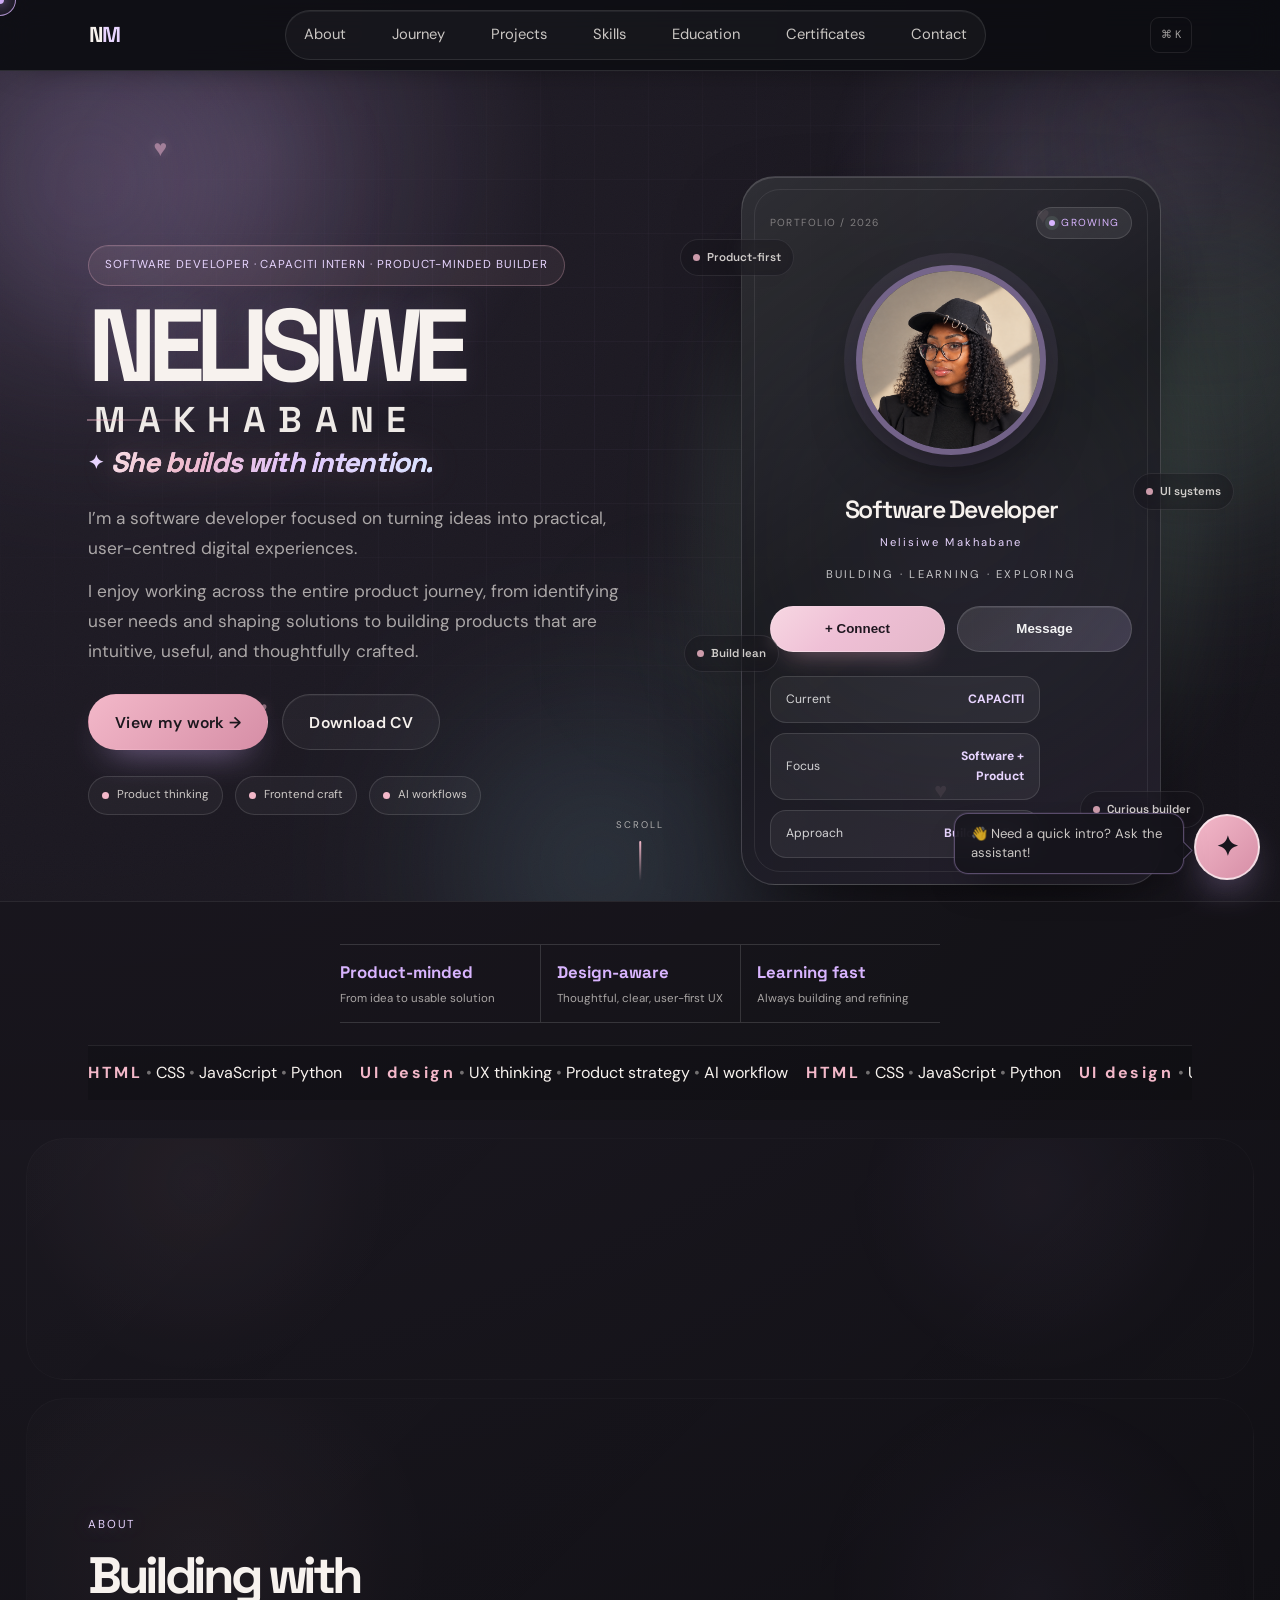
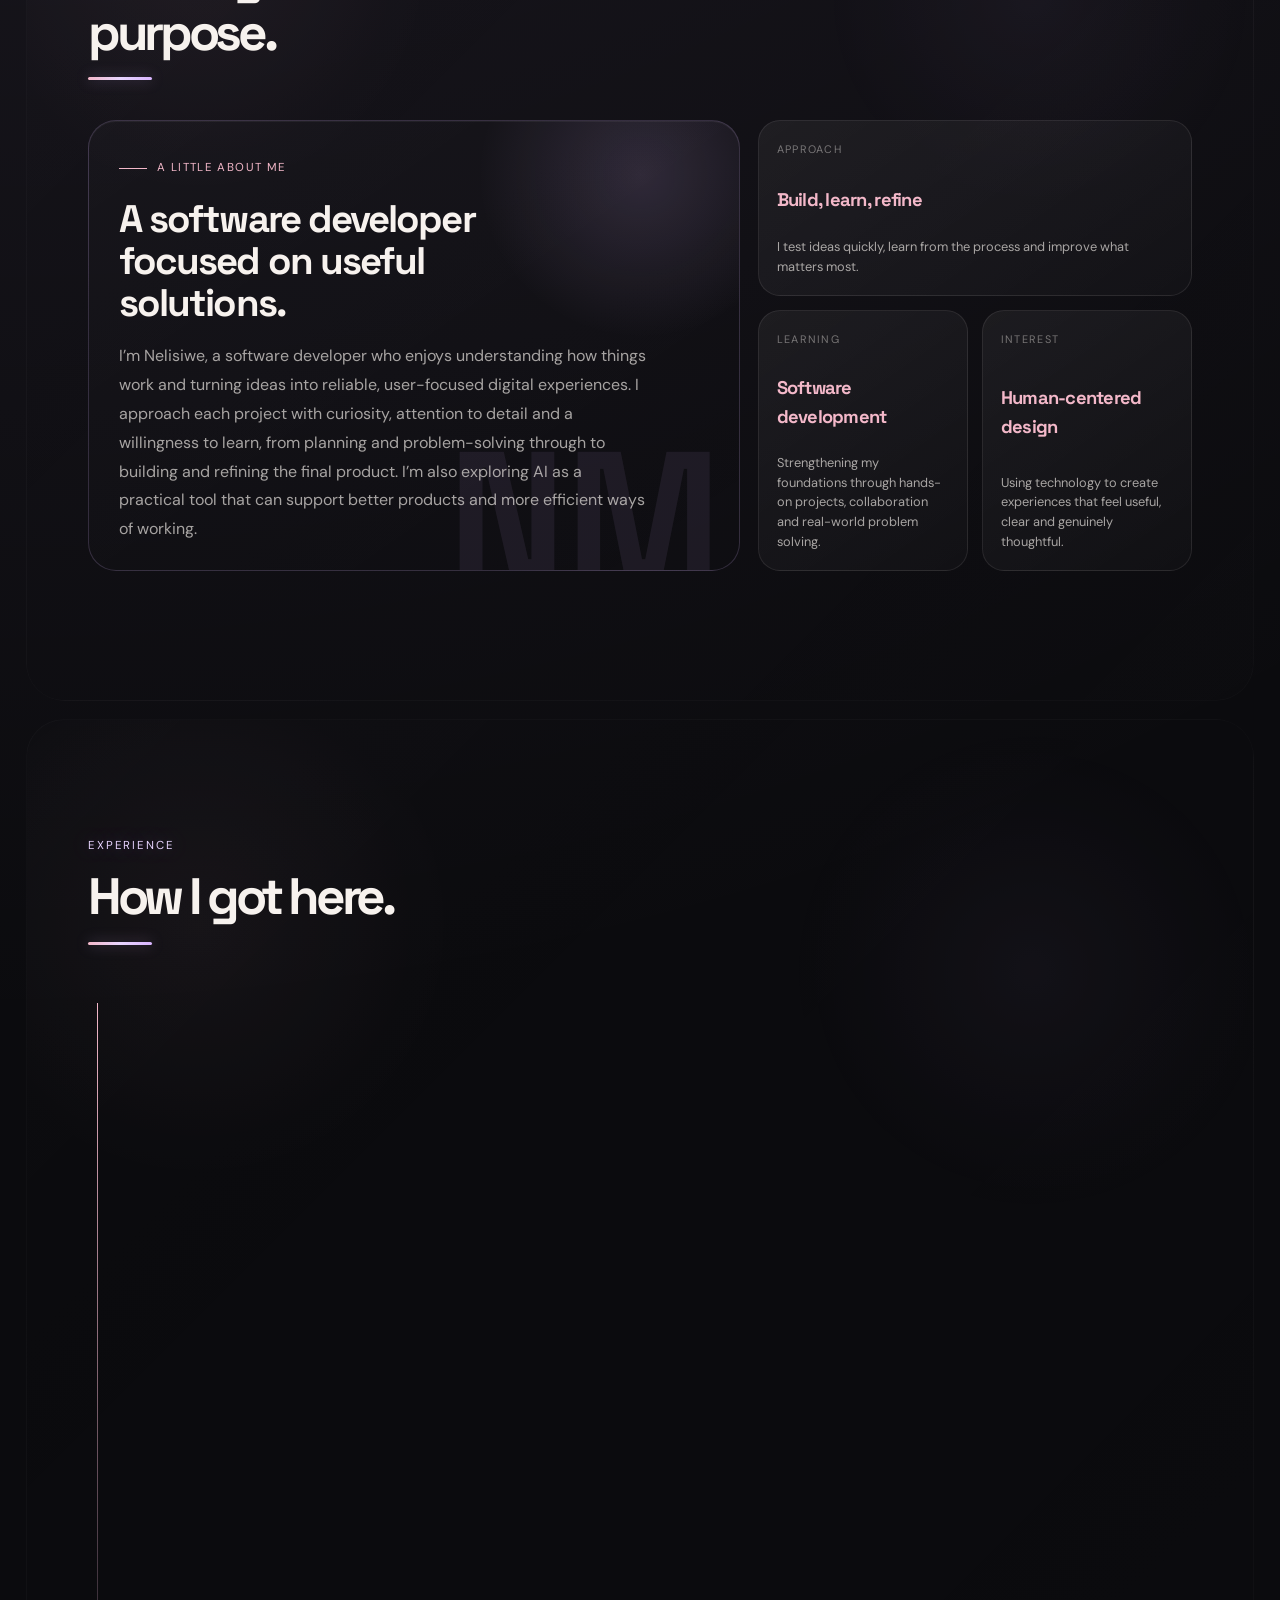
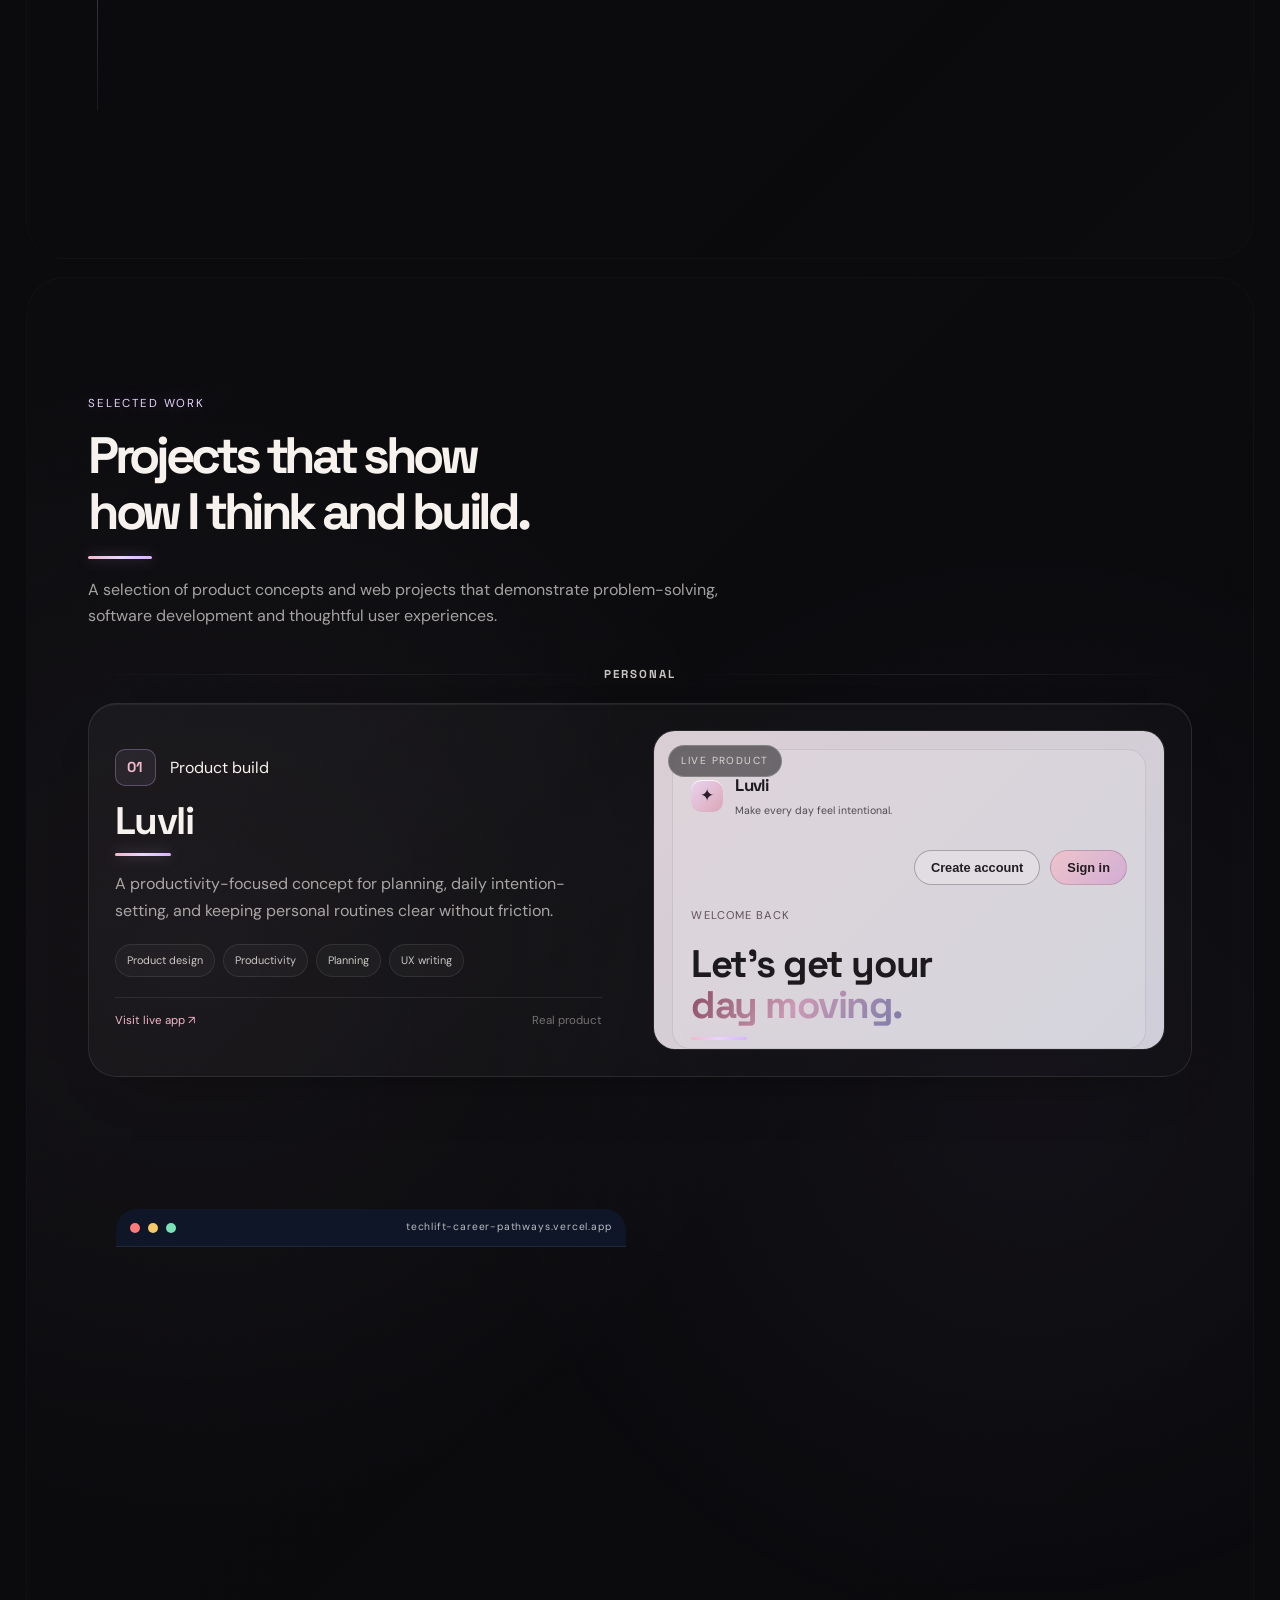
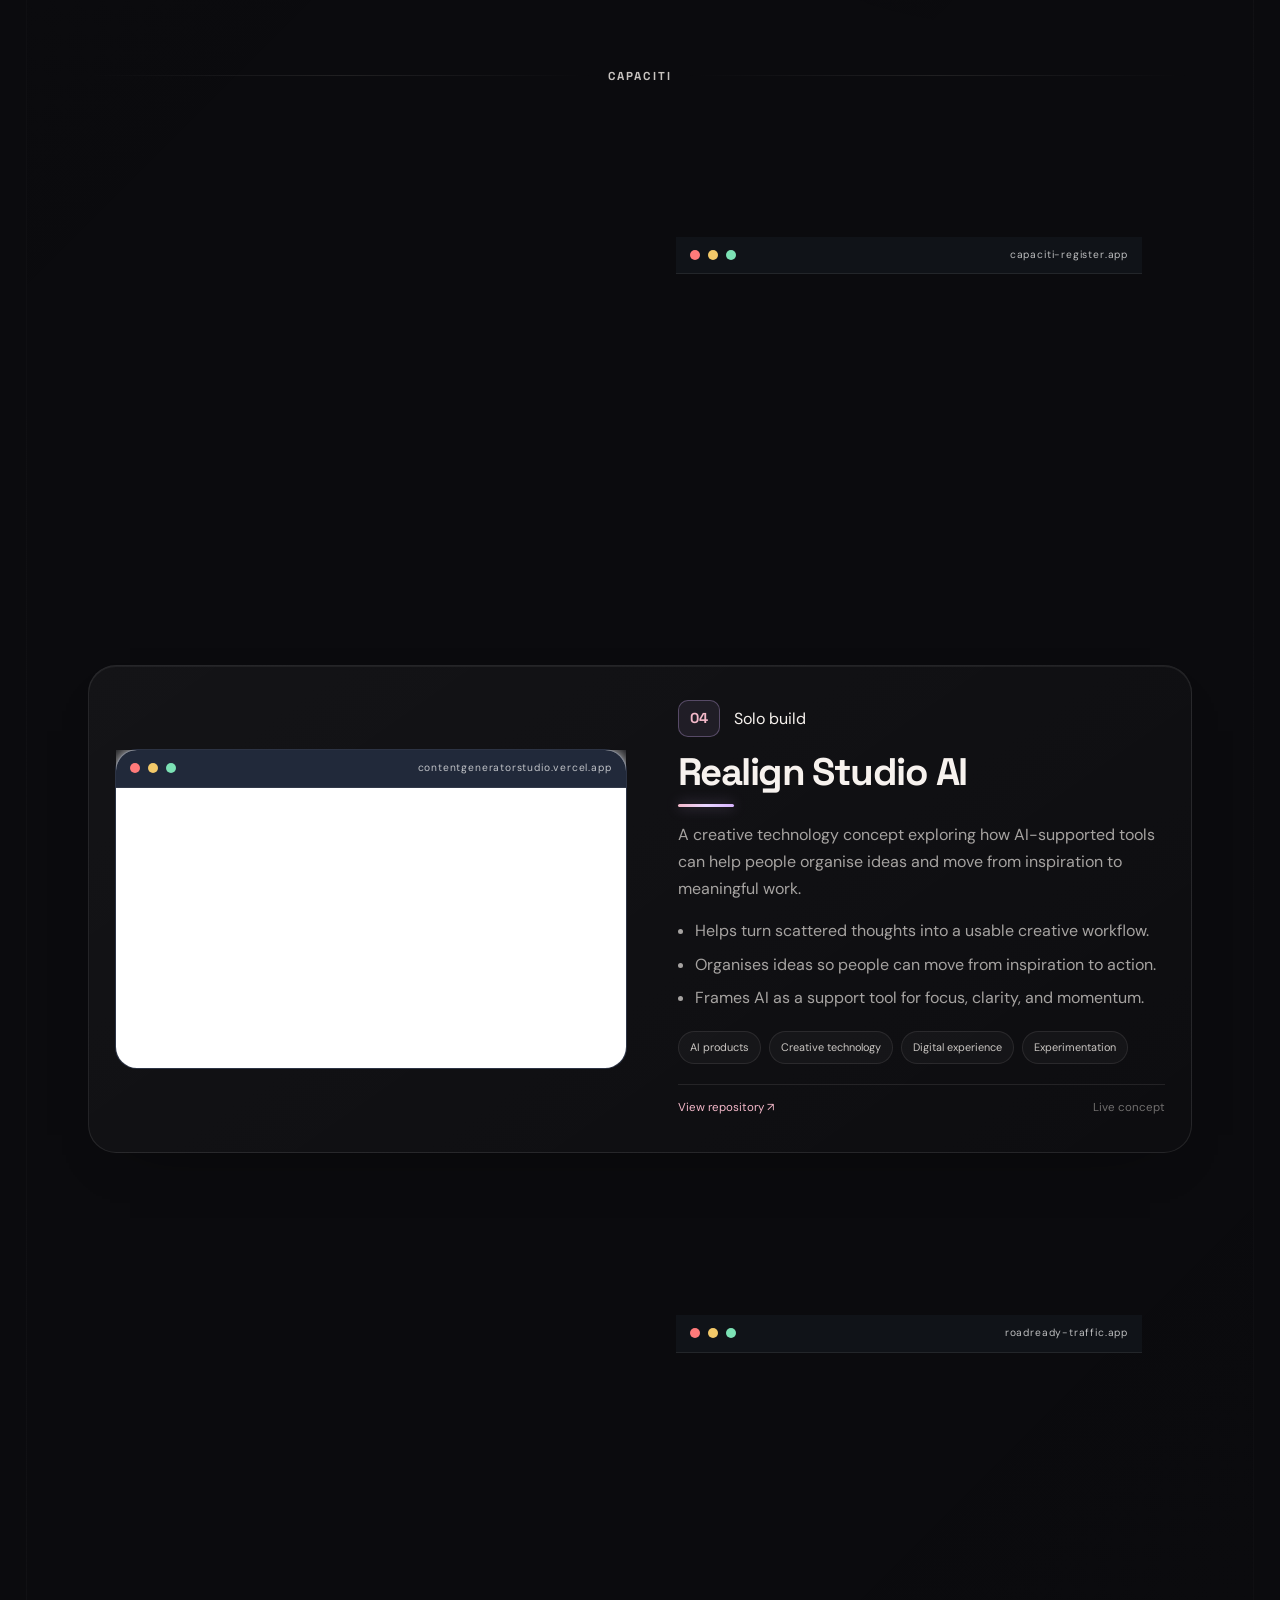
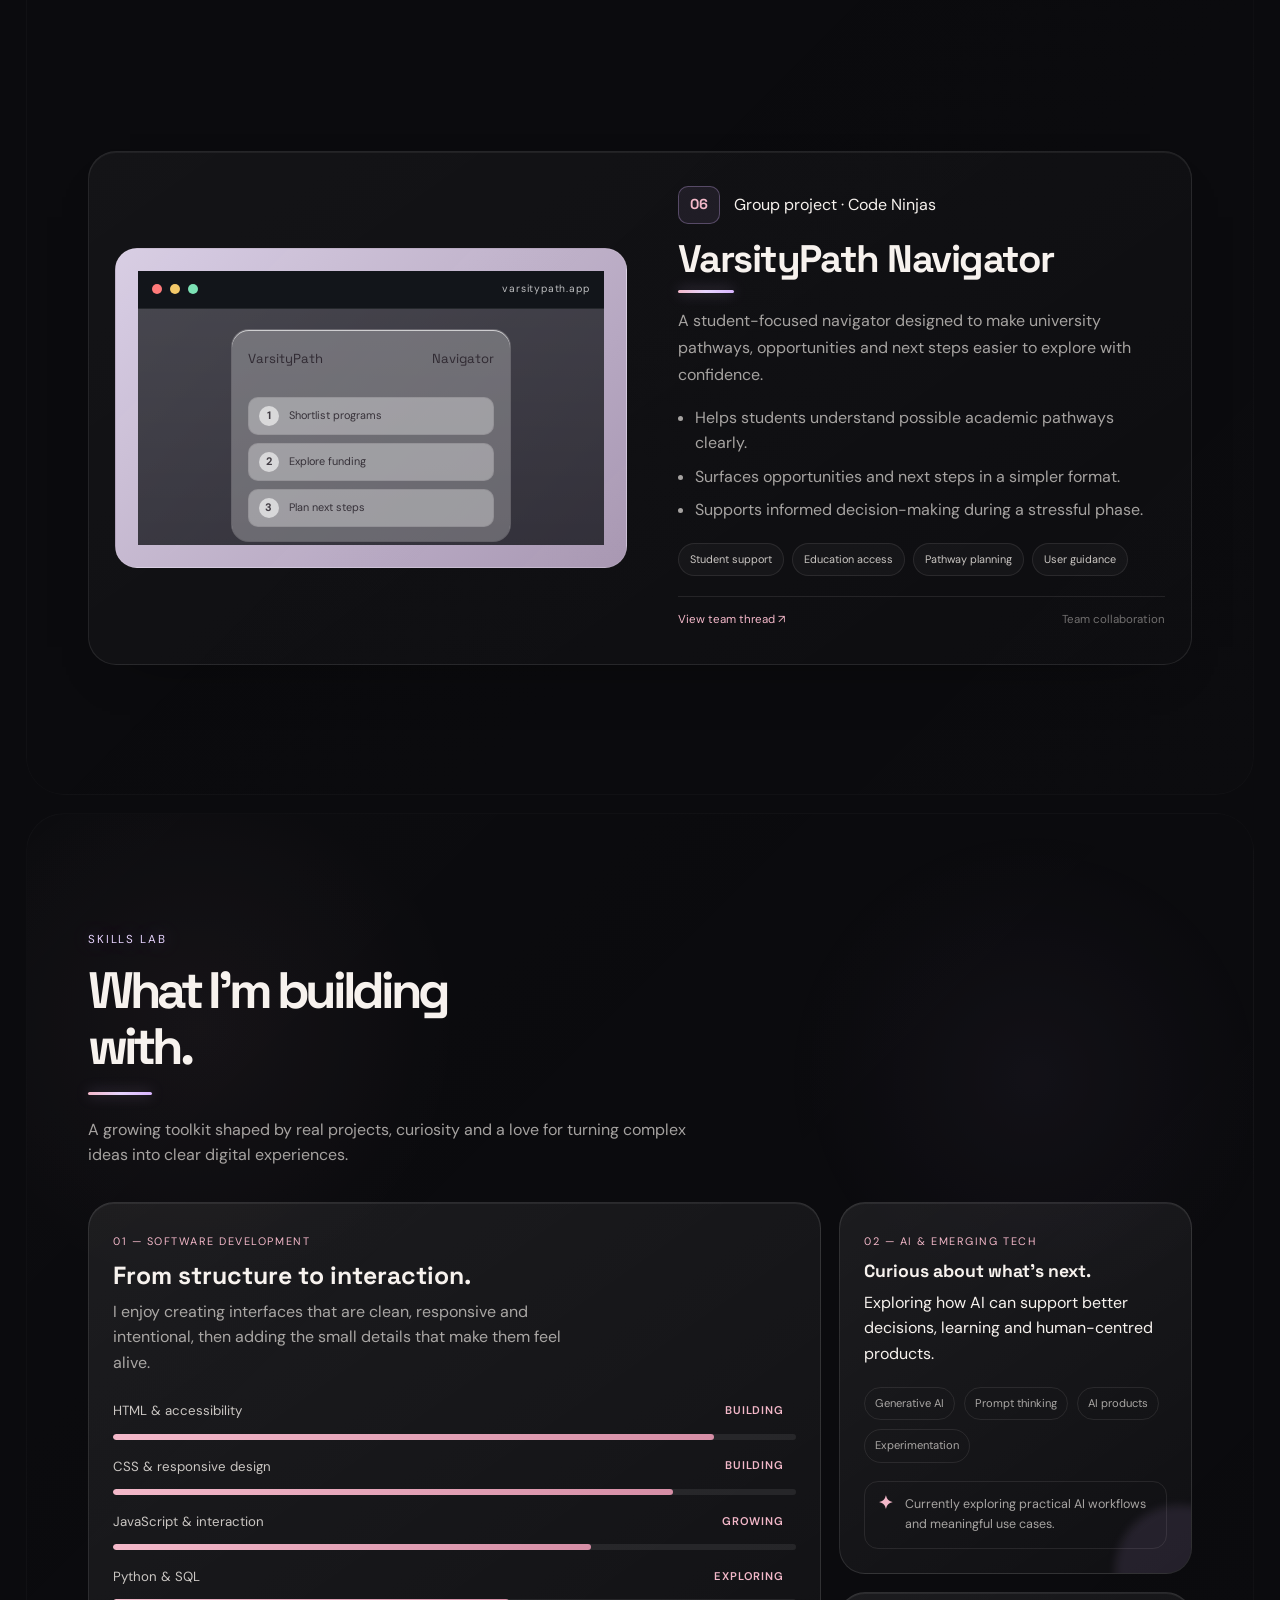
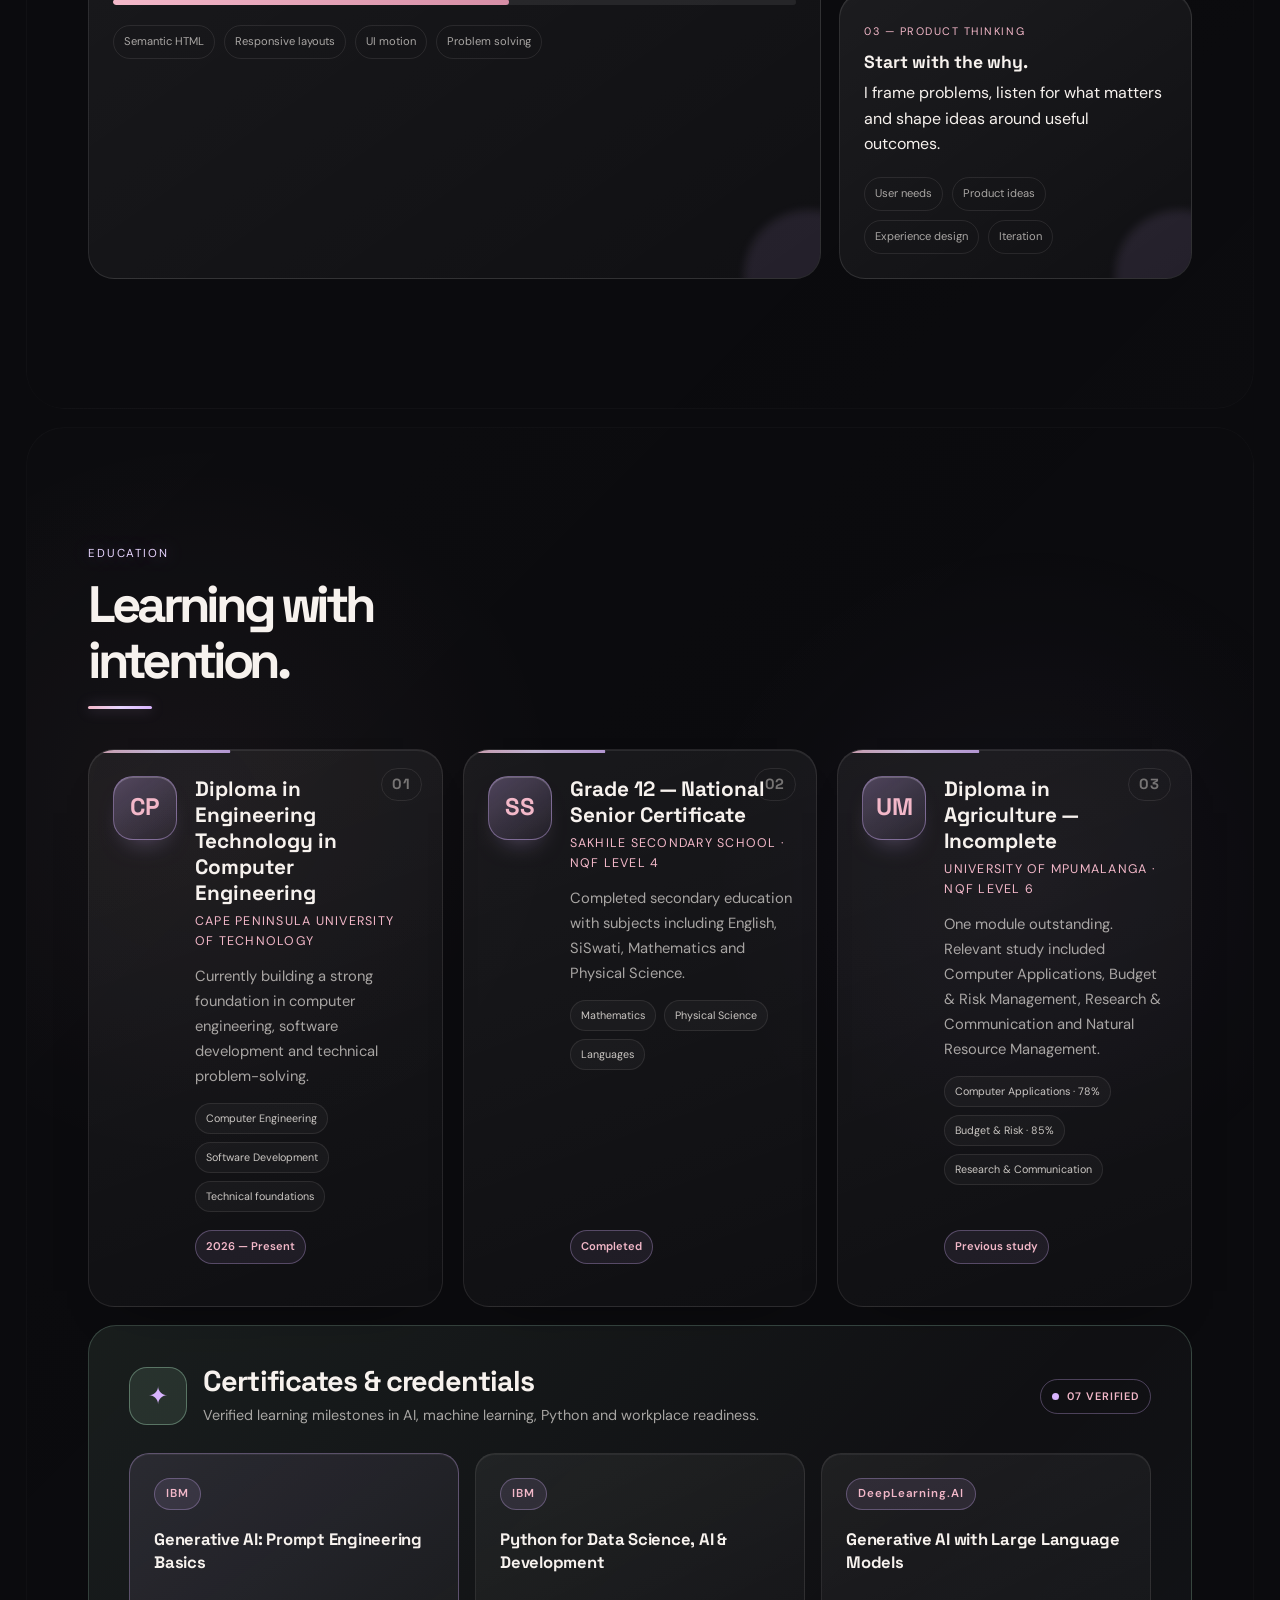
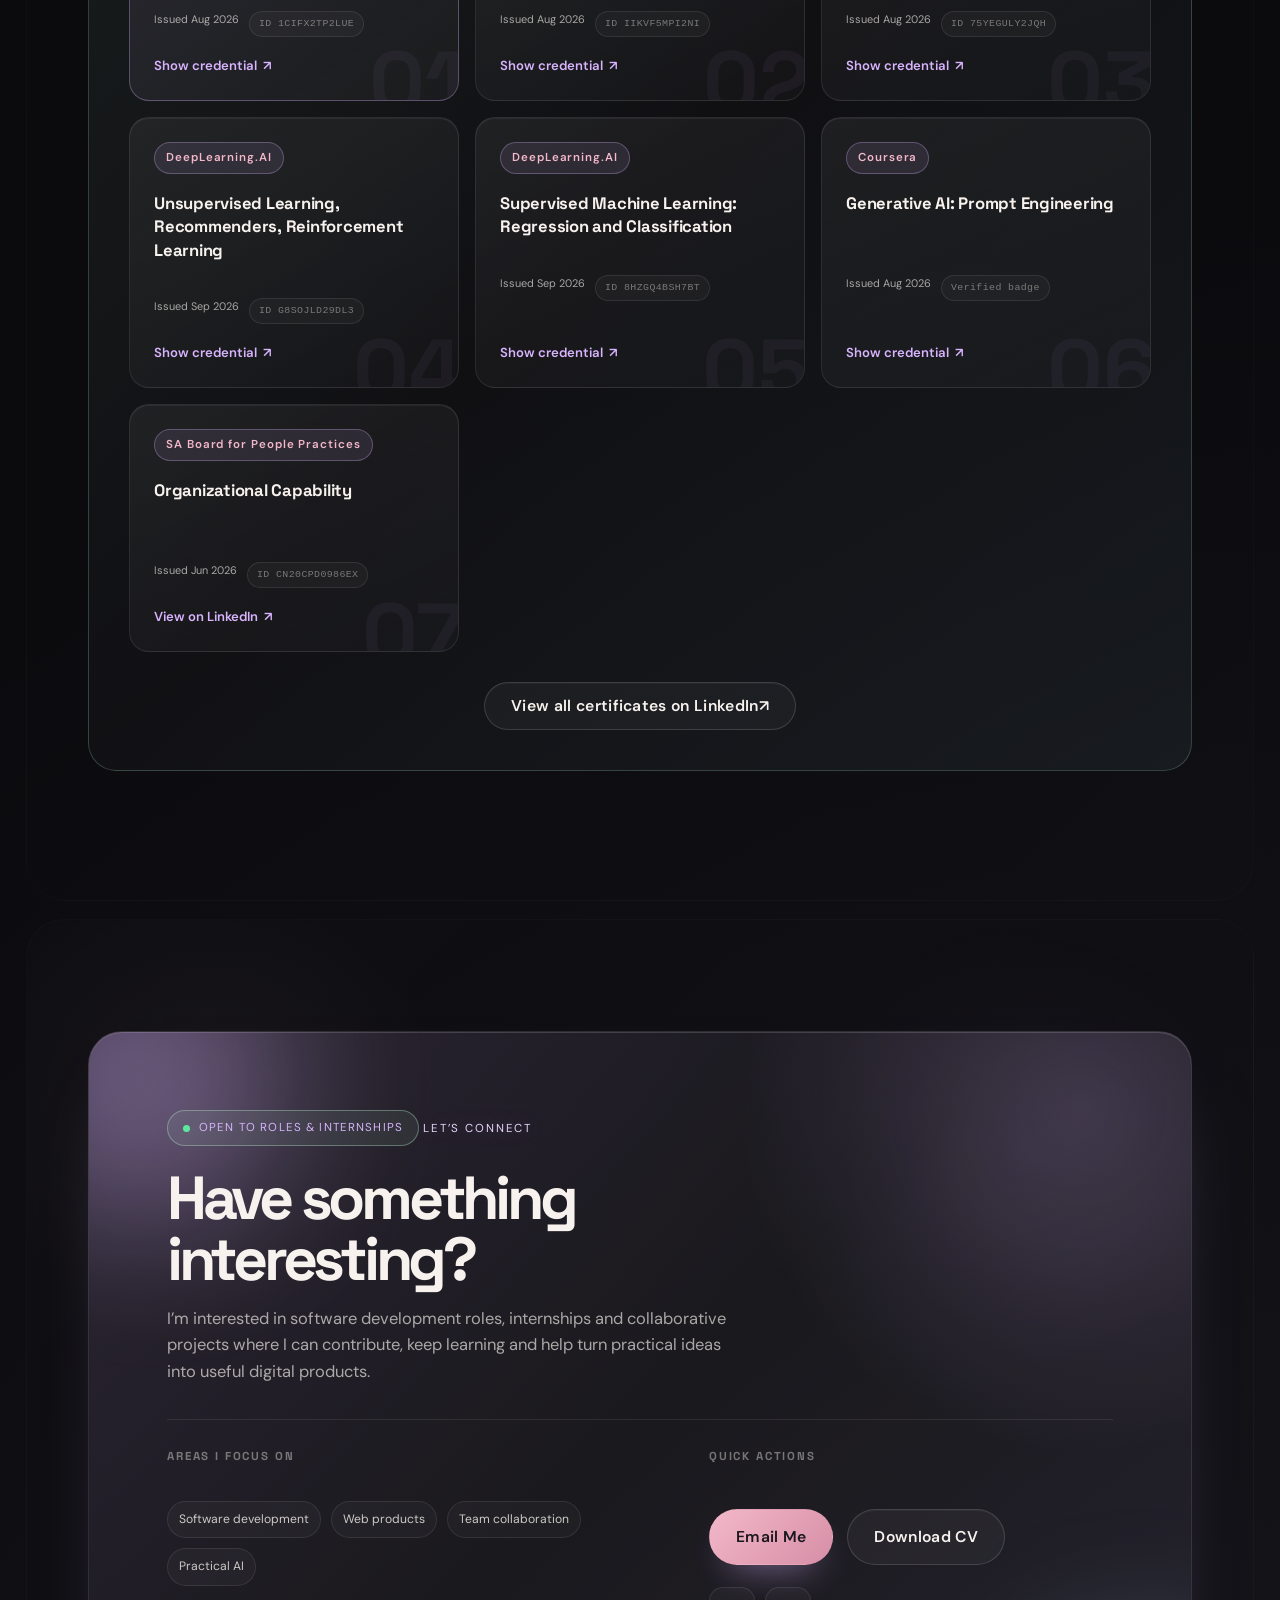
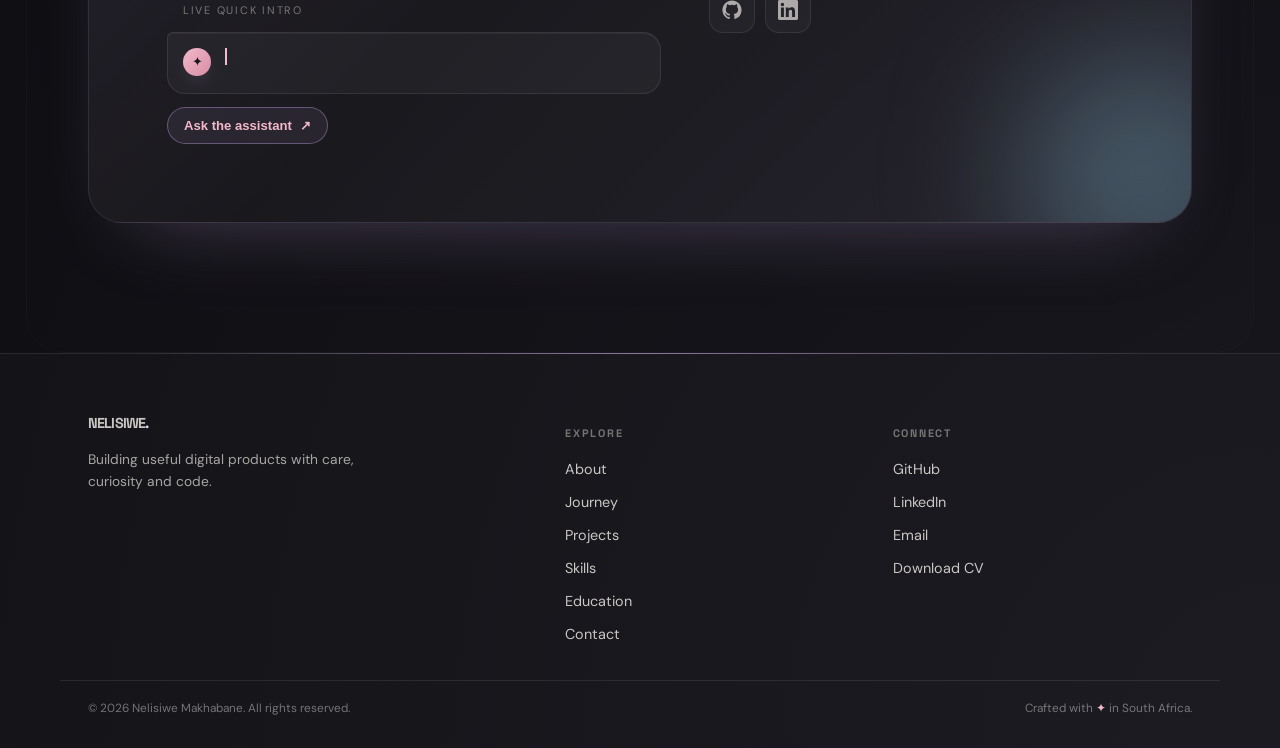
==== commit a0da53fb: "Adjust scroll indicator placement" ====
--- a/index.html
+++ b/index.html
@@ -2359,7 +2359,7 @@
       @keyframes marquee { from { transform: translateX(0); } to { transform: translateX(-50%); } }
 
       .hero-scroll {
-        position: absolute; left: 50%; bottom: 80px; transform: translateX(-50%);
+        position: absolute; left: 50%; bottom: 20px; transform: translateX(-50%);
         z-index: 2; display: flex; flex-direction: column; align-items: center; gap: 9px;
         color: var(--text-muted); font-size: .6rem; letter-spacing: .2em; text-transform: uppercase;
       }
@@ -2387,7 +2387,7 @@
 
       @media (max-width: 640px) {
         .hero { padding-bottom: 108px; }
-        .hero-scroll { bottom: 70px; }
+        .hero-scroll { bottom: 18px; }
         .chip-1 { left: 4px; }
         .chip-2 { right: 8px; }
         .chip-3 { left: 10px; }
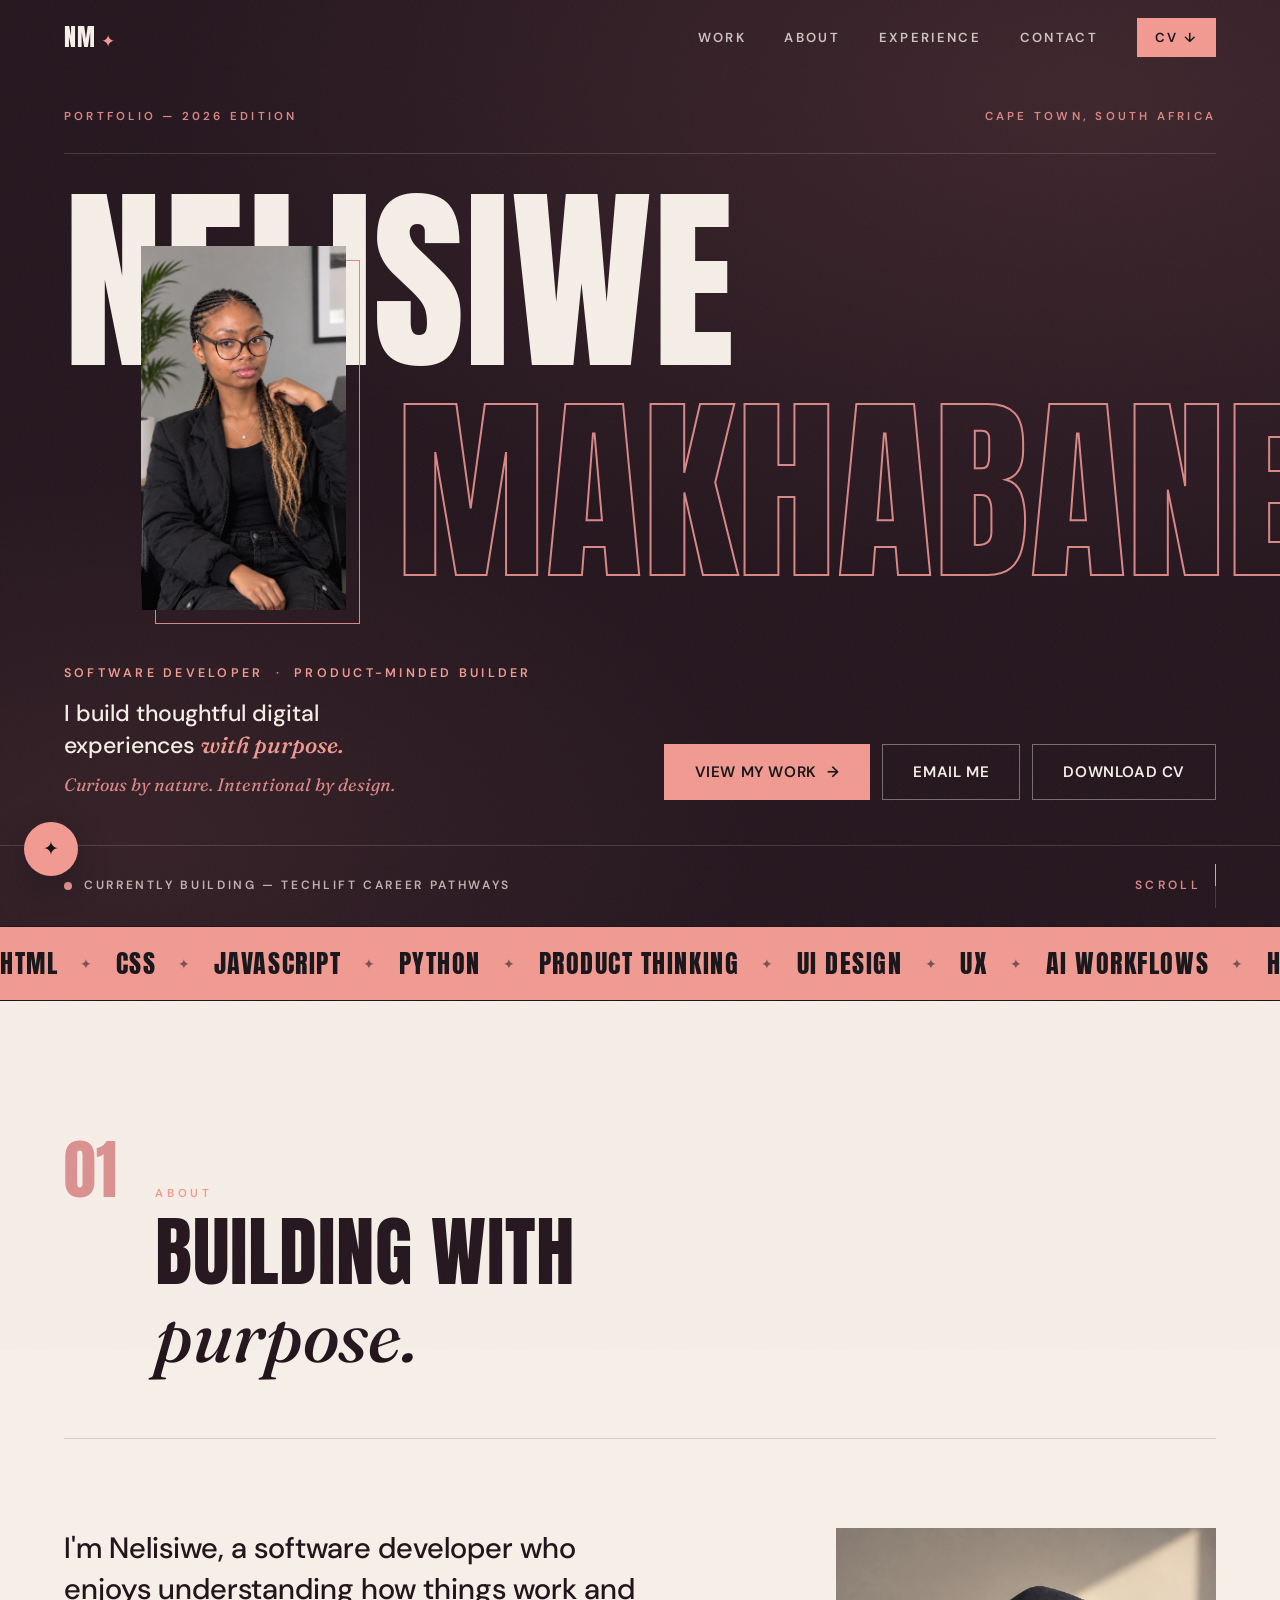
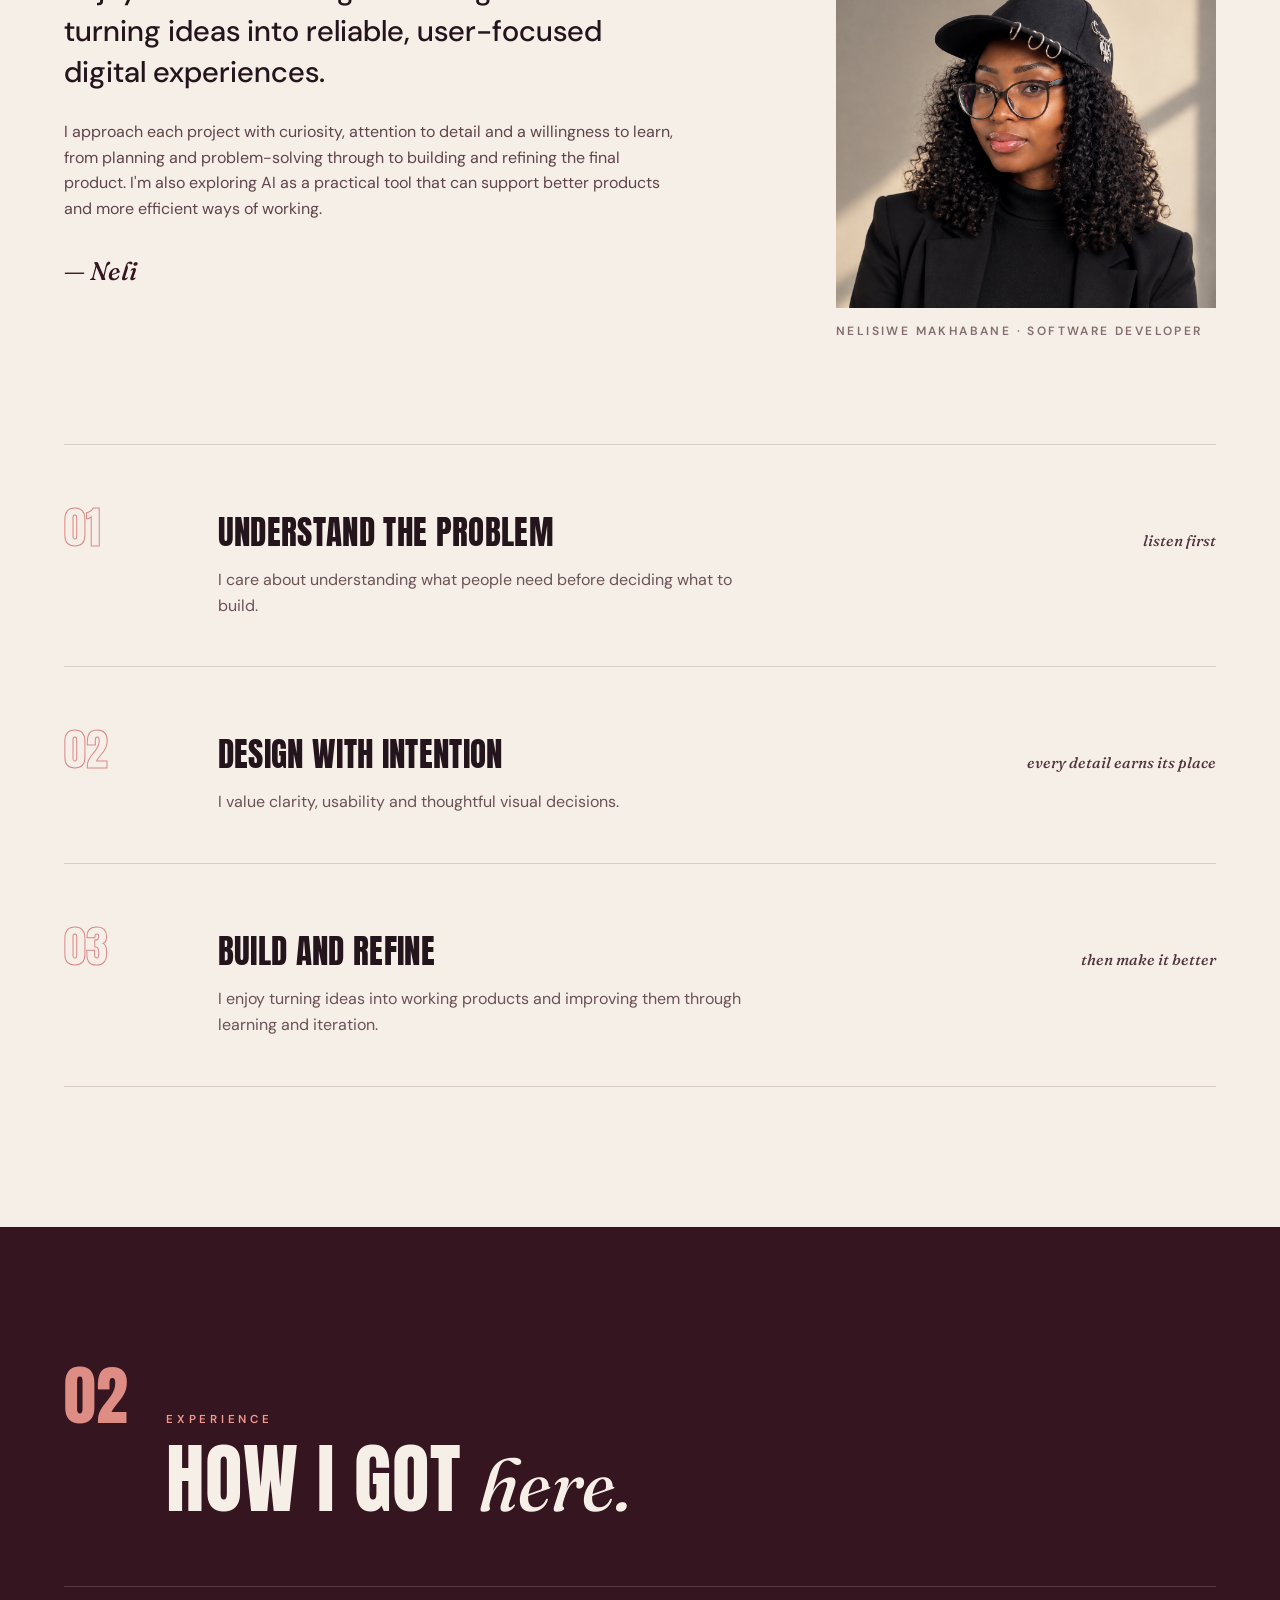
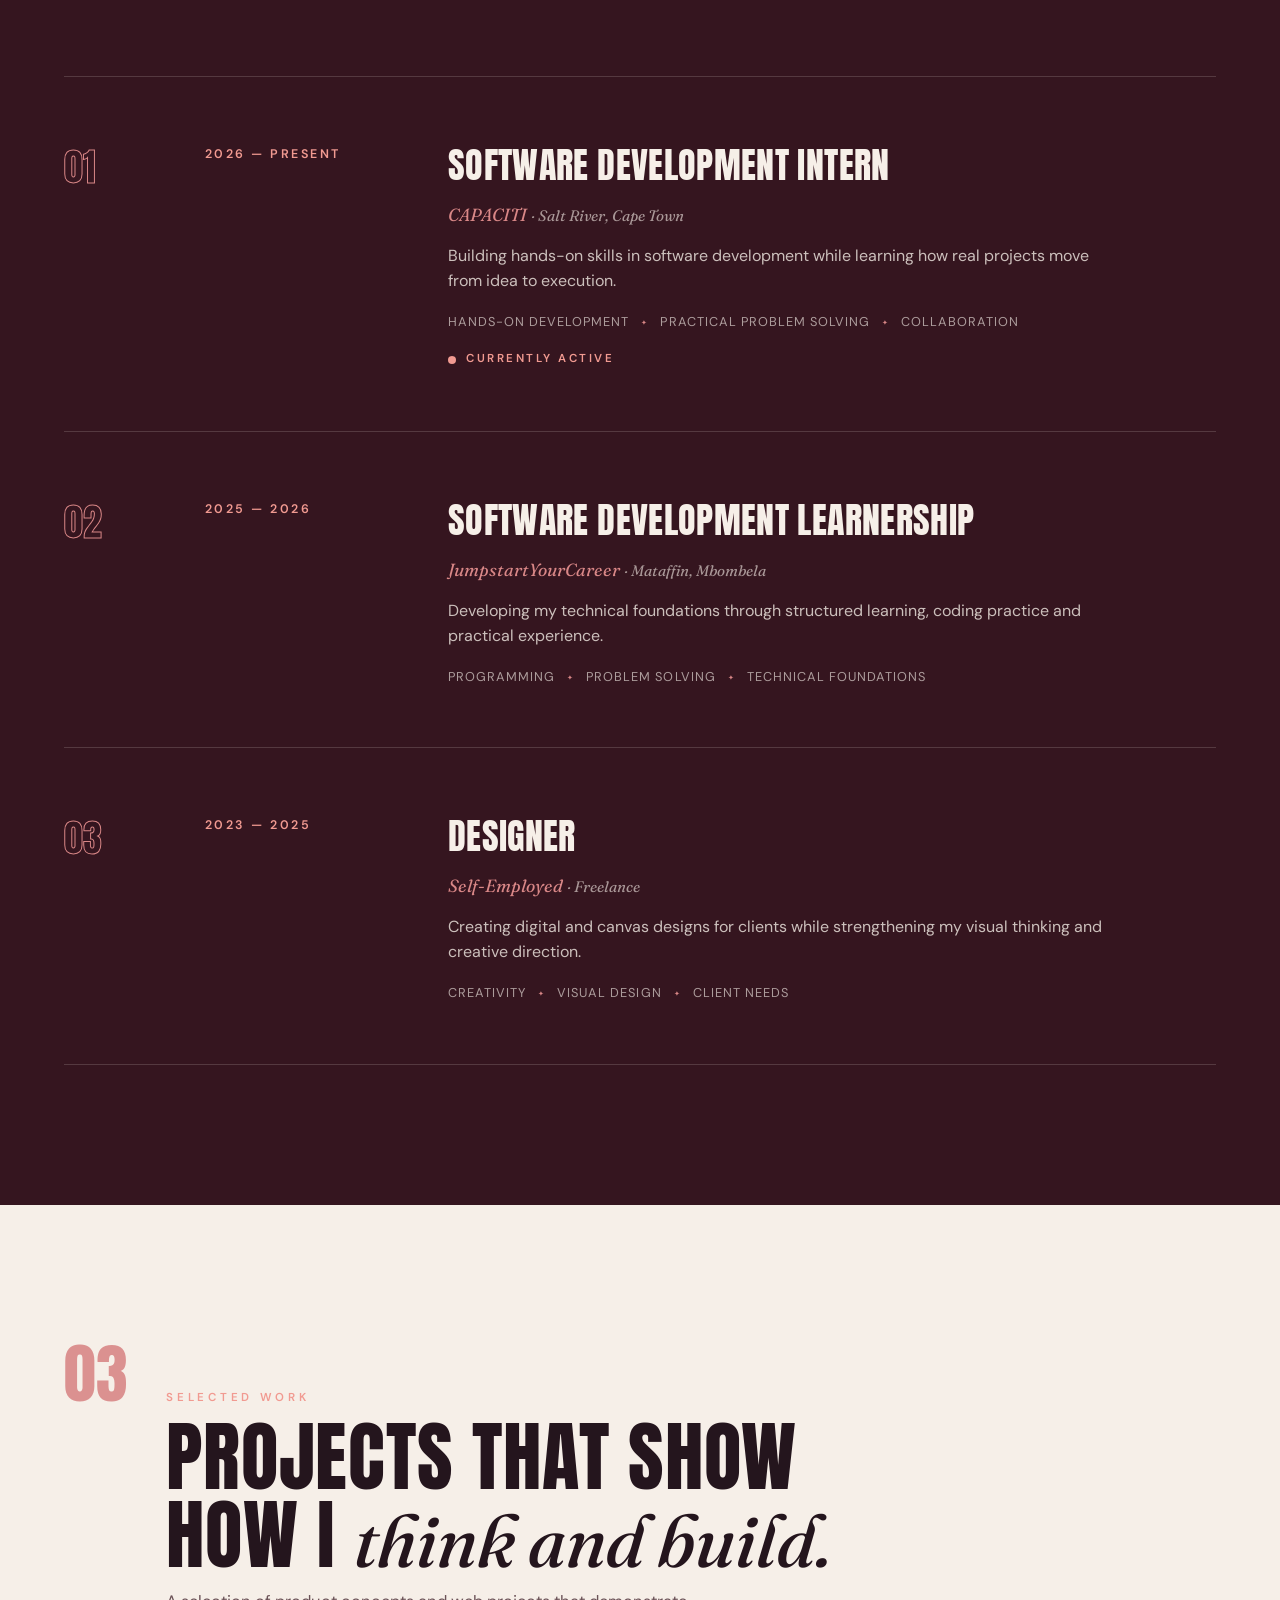
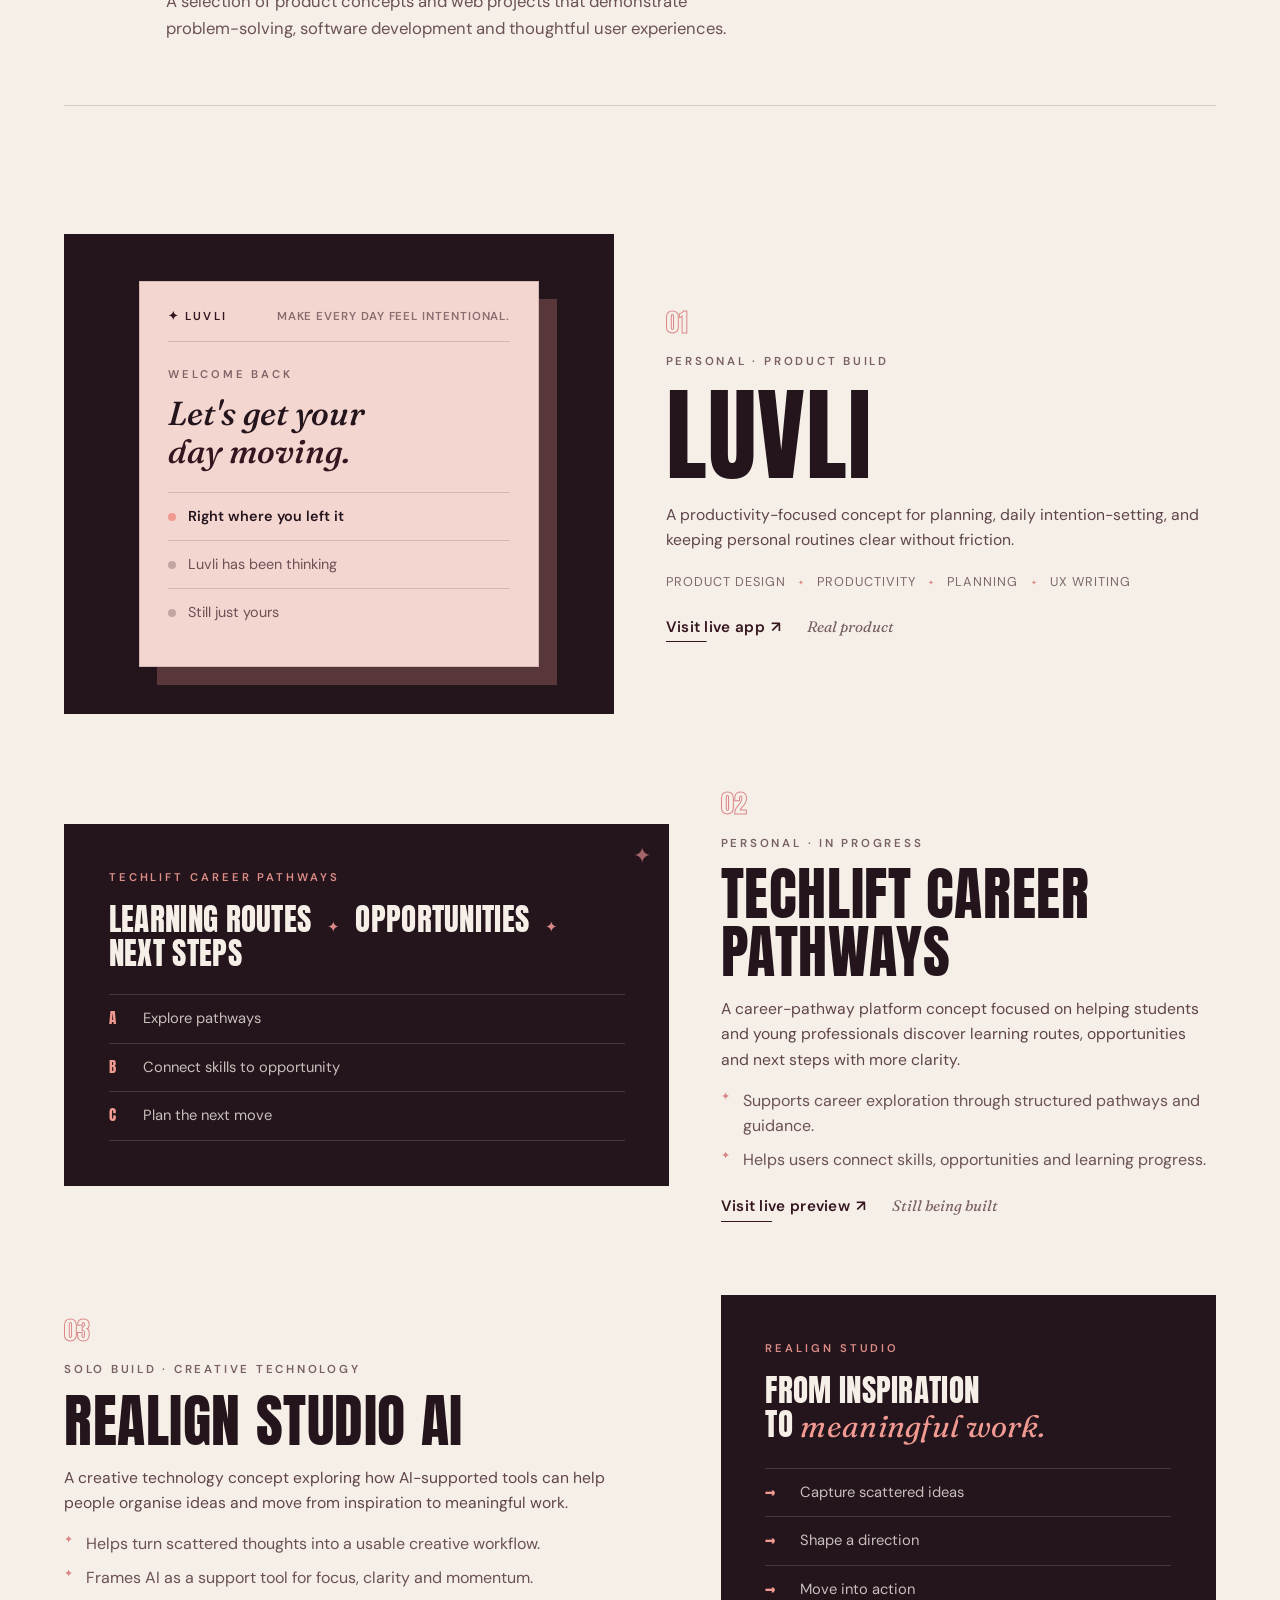
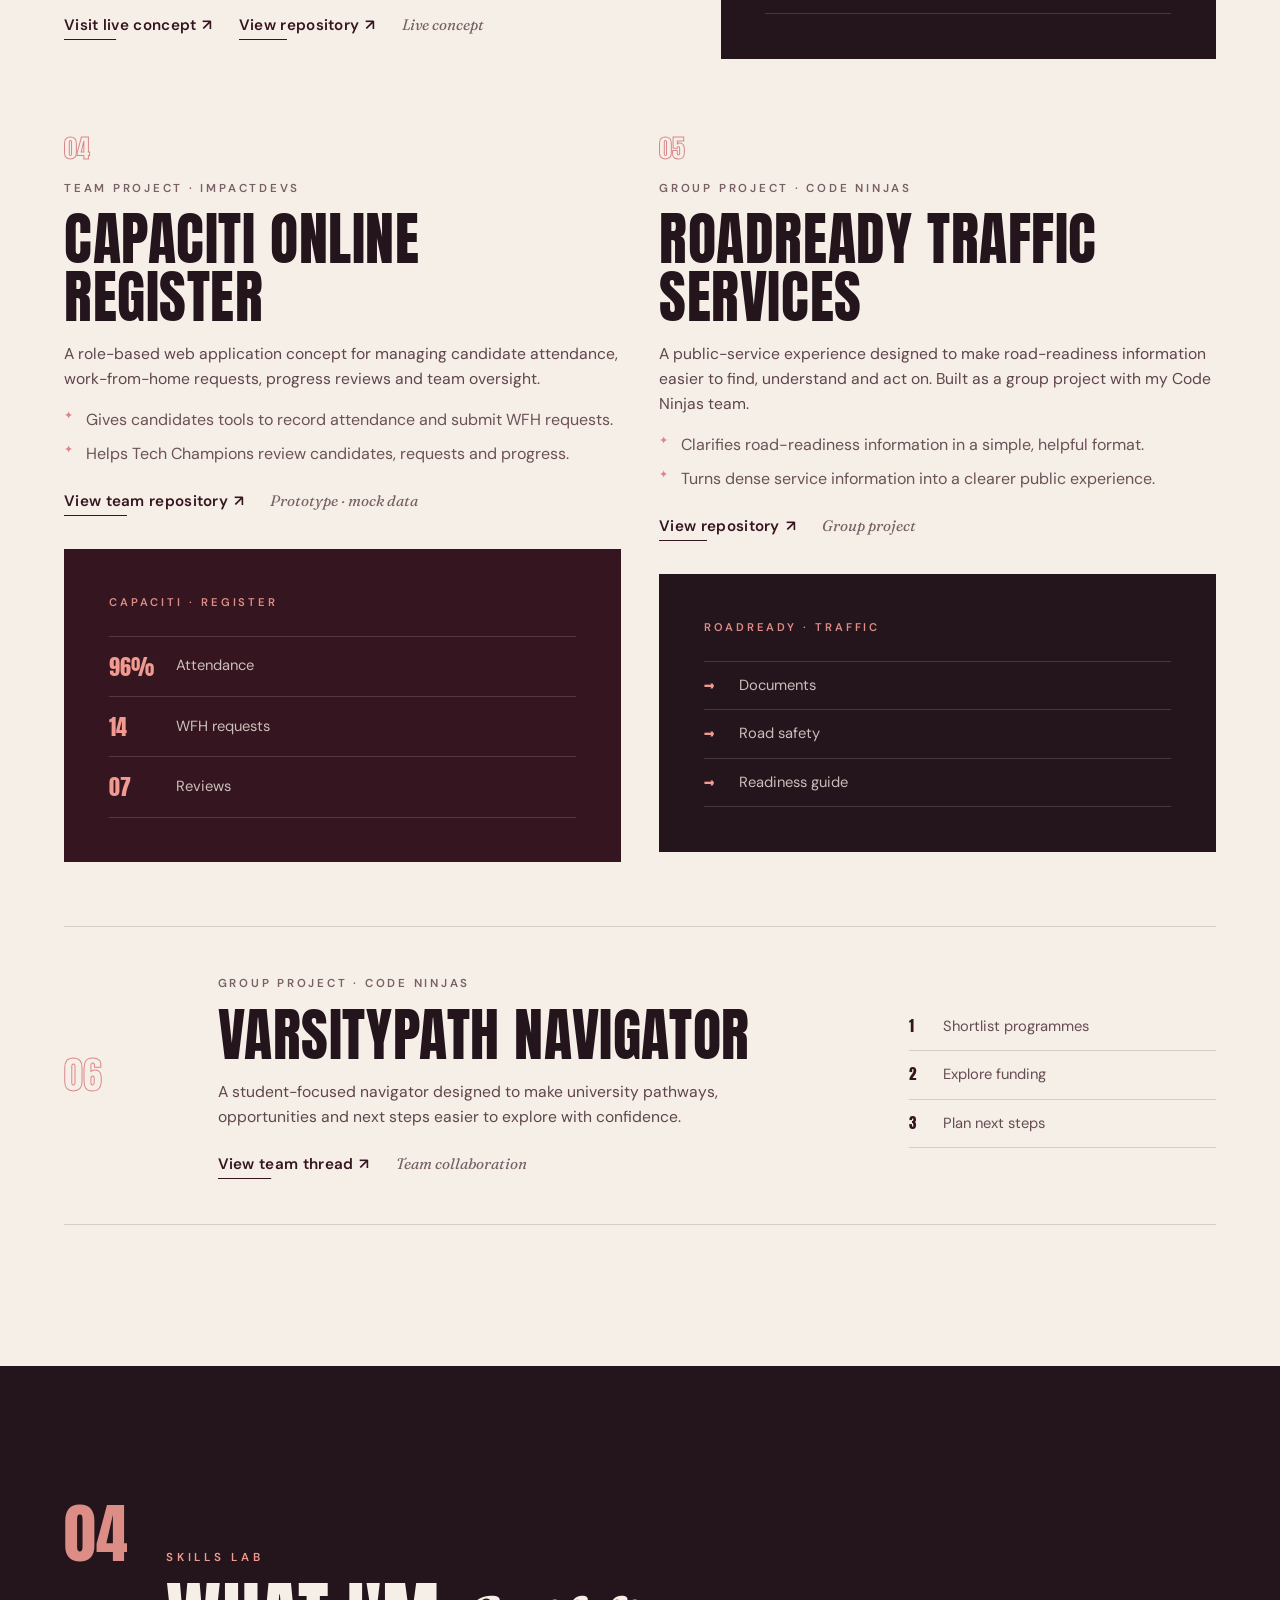
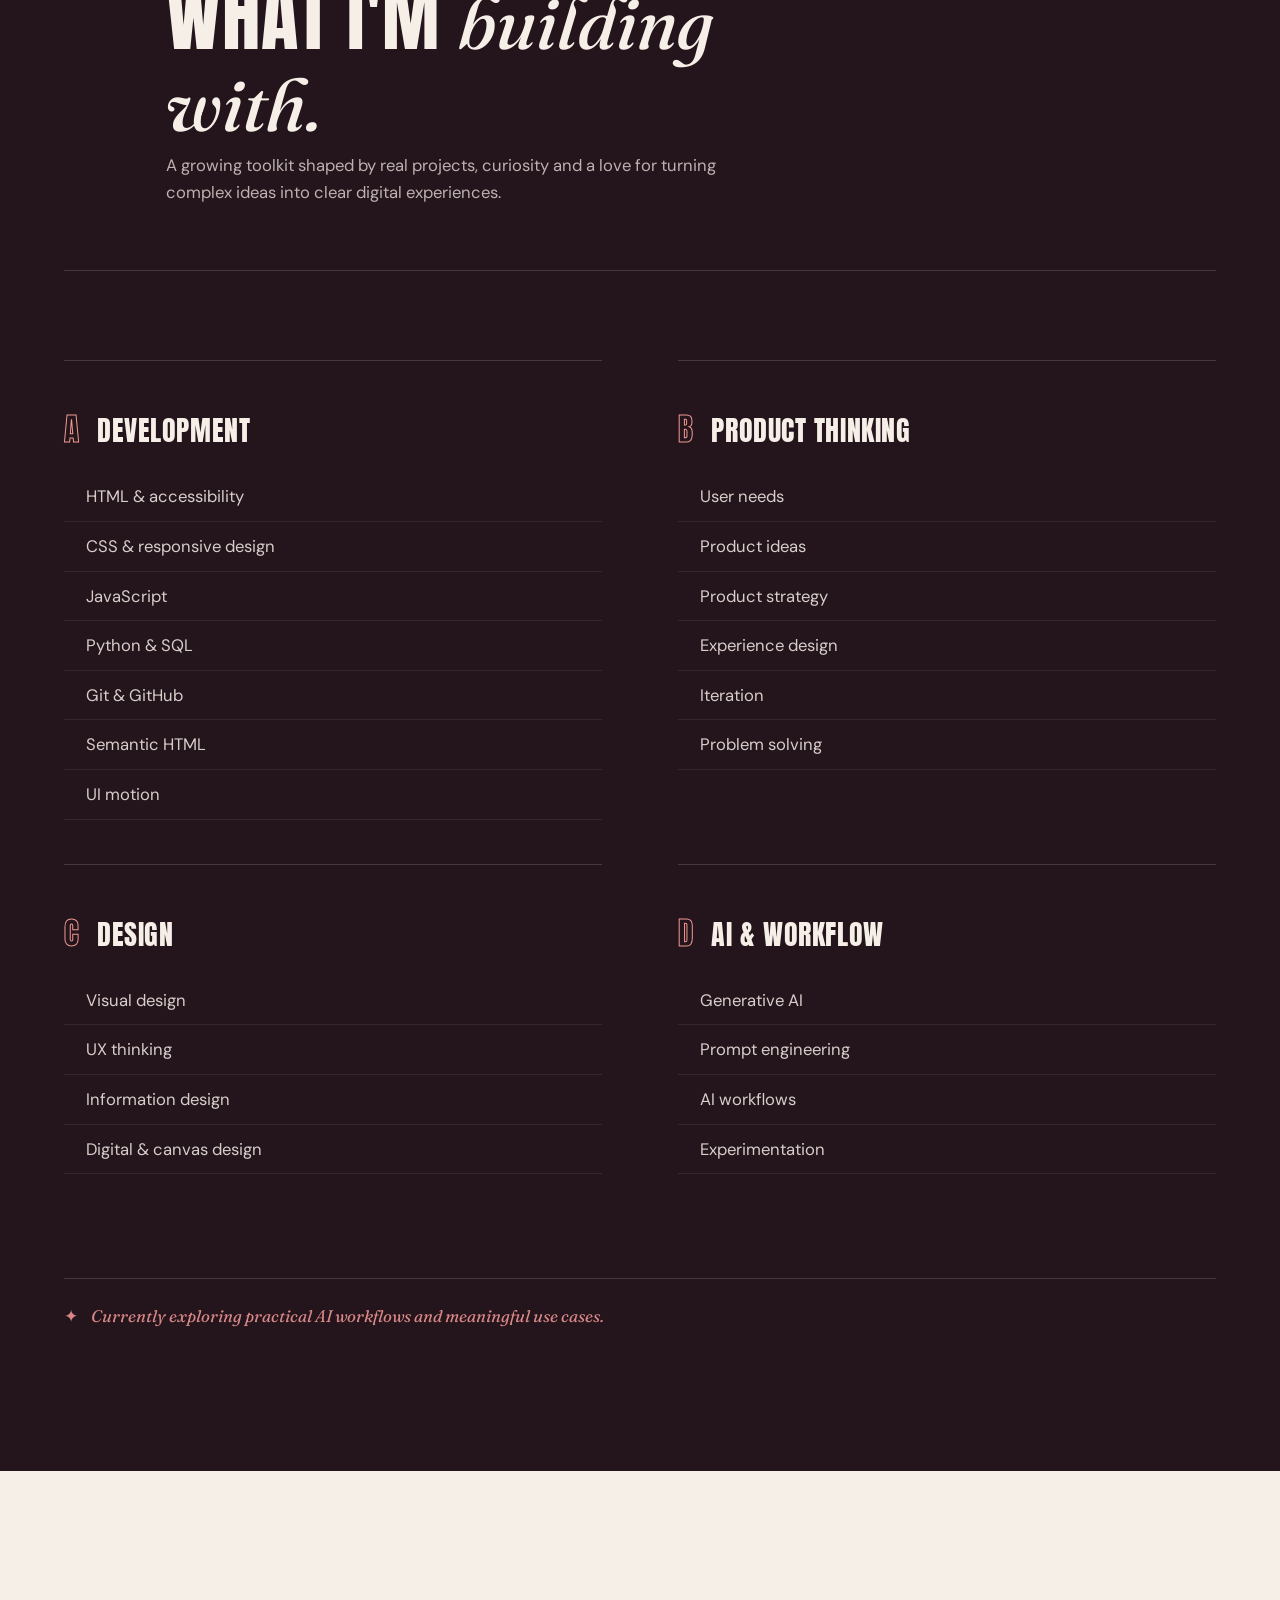
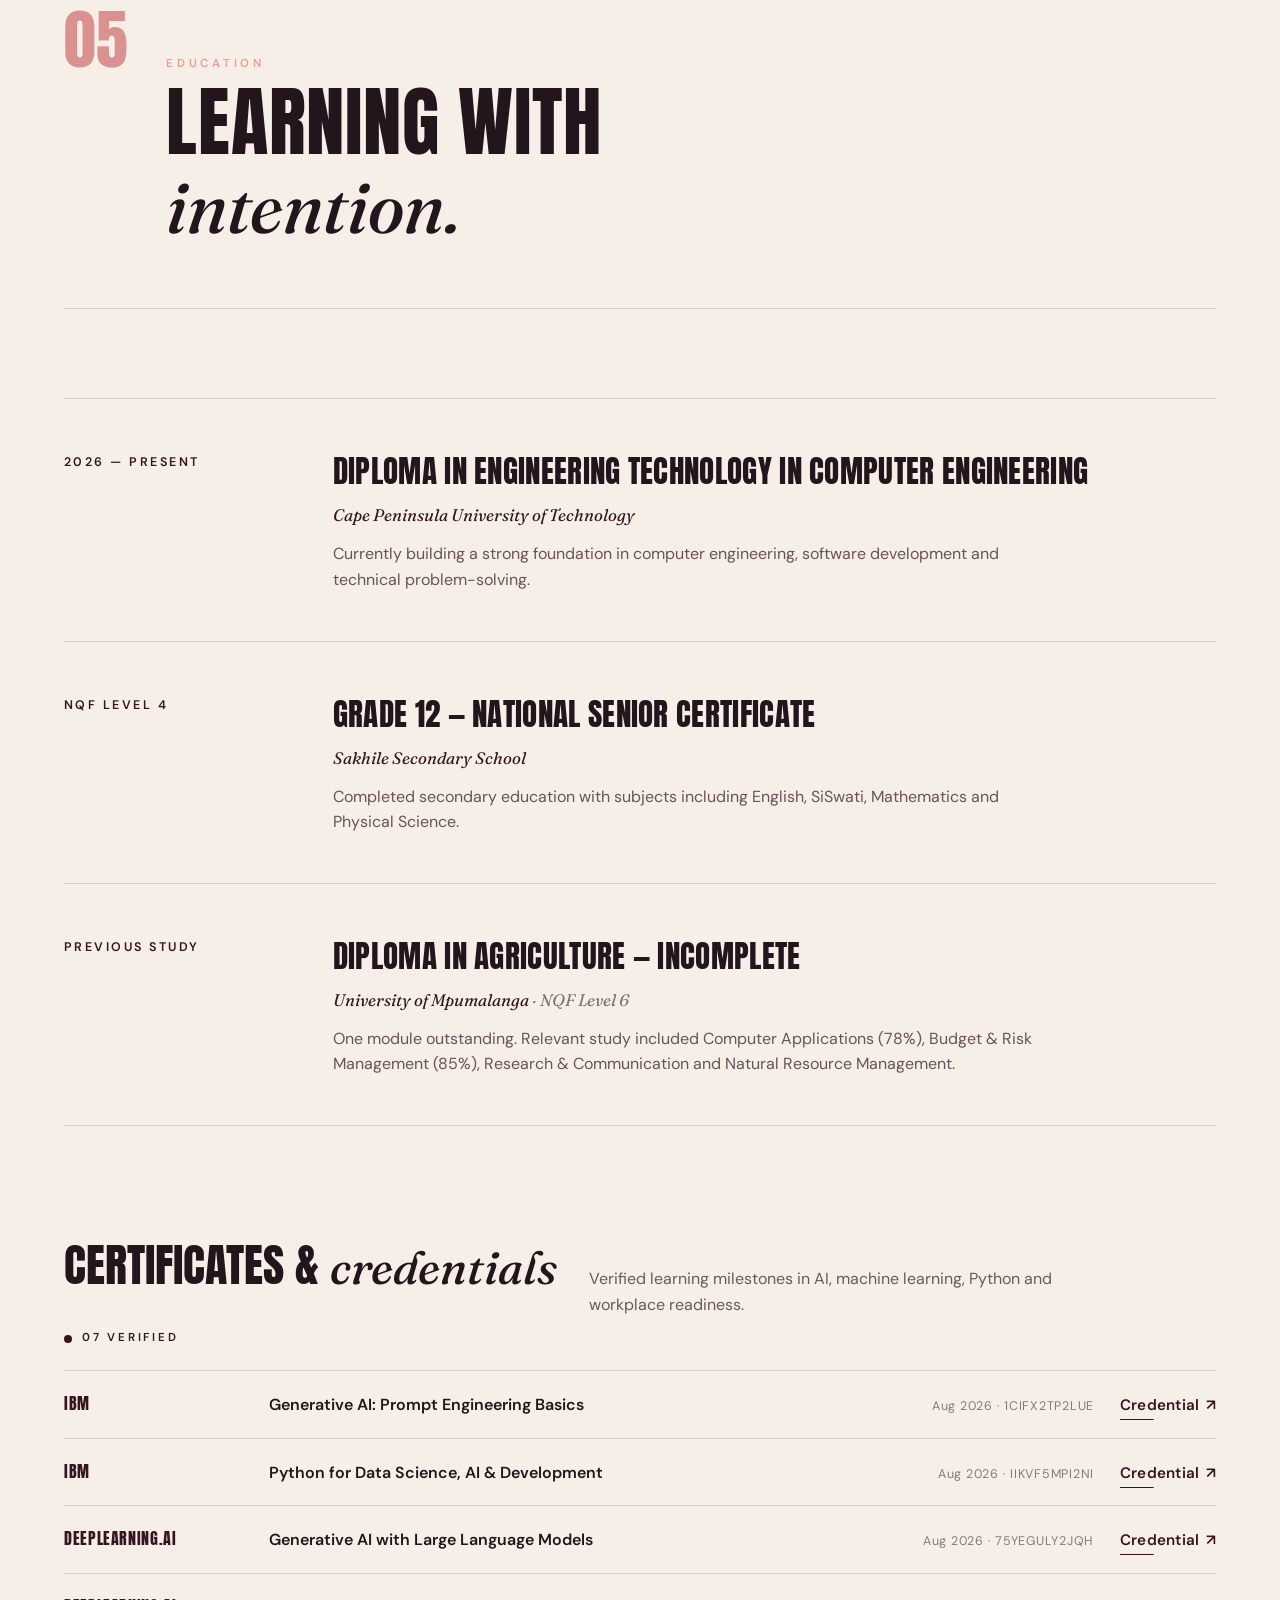
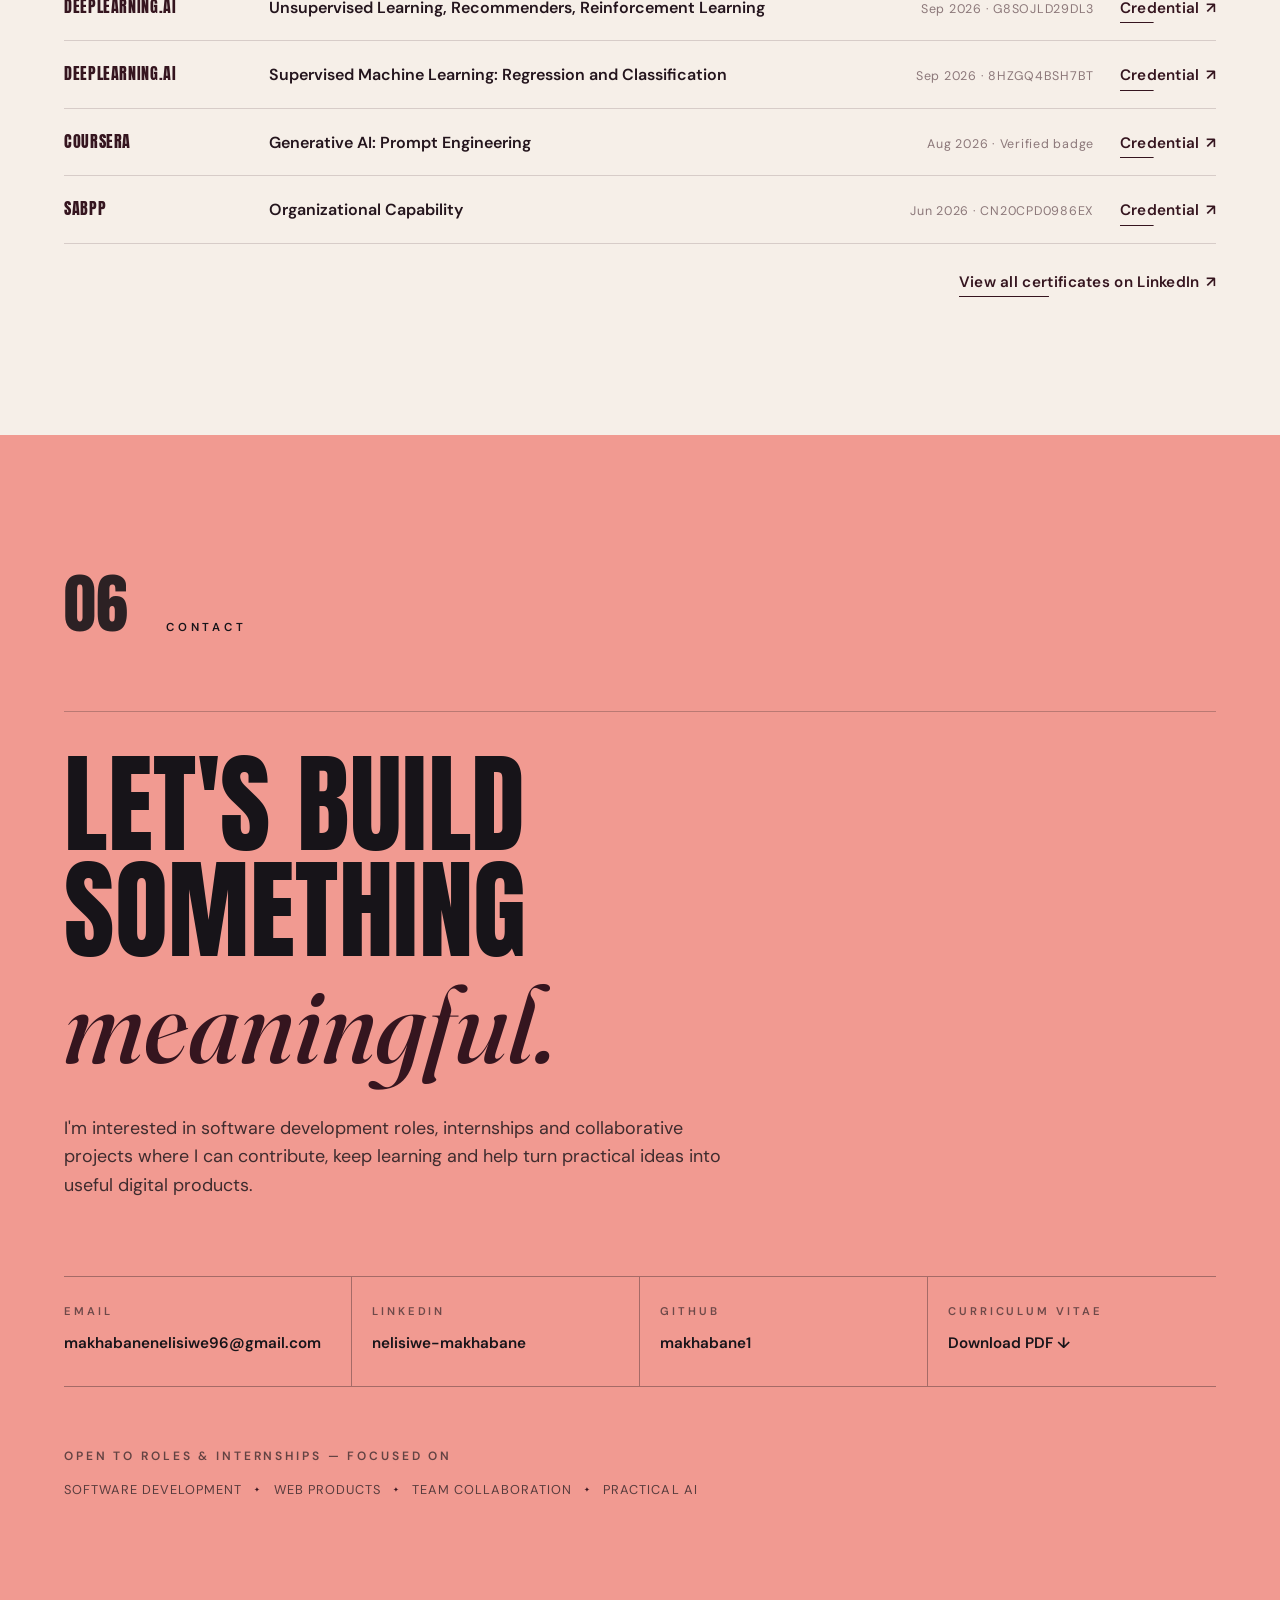
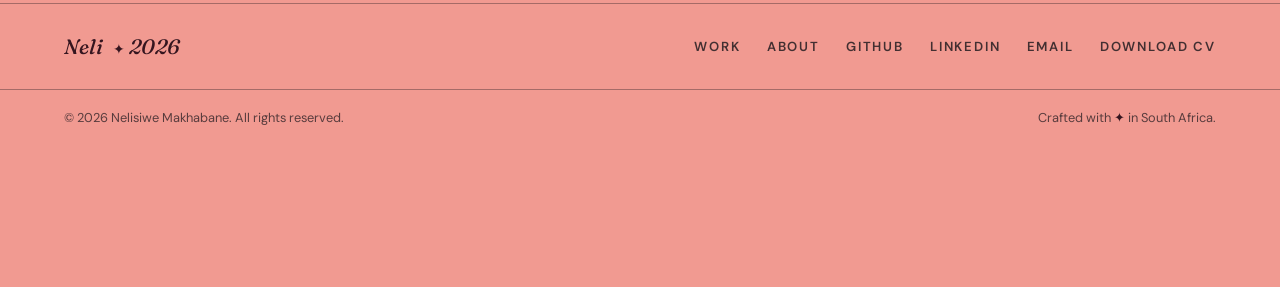
==== commit bcd54d3e: "Redesign portfolio: bold editorial magazine style - Rebuilt index.html, styles.css and script.js wit" ====
--- a/index.html
+++ b/index.html
@@ -1,4924 +1,650 @@
-<!DOCTYPE html>
-<html lang="en">
-  <head>
-    <meta charset="UTF-8" />
-    <meta name="viewport" content="width=device-width, initial-scale=1.0" />
-    <title>Nelisiwe Makhabane — Software Developer</title>
-    <meta
-      name="description"
-      content="Portfolio of Nelisiwe Makhabane, a software developer building practical digital experiences with a focus on problem-solving, product thinking and AI."
-    />
-    <link rel="preconnect" href="https://fonts.googleapis.com" />
-    <link rel="preconnect" href="https://fonts.gstatic.com" crossorigin />
-    <link href="https://fonts.googleapis.com/css2?family=DM+Sans:wght@400;500;600;700&family=Space+Grotesk:wght@400;500;600;700&display=swap" rel="stylesheet" />
-    <script>
-      (function () {
-        document.documentElement.setAttribute('data-theme', 'dark');
-      })();
-    </script>
-    <style>
-      :root {
-        color-scheme: dark;
-        --bg: #0b0b0e;
-        --bg-soft: rgba(255, 255, 255, 0.02);
-        --bg-strong: #141418;
-        --card: rgba(17, 17, 21, 0.8);
-        --card-strong: rgba(24, 23, 28, 0.96);
-        --text: #f7f2ee;
-        --text-soft: rgba(247, 242, 238, 0.8);
-        --text-muted: rgba(247, 242, 238, 0.65);
-        --text-faint: rgba(247, 242, 238, 0.42);
-        --border: rgba(247, 242, 238, 0.09);
-        --border-strong: rgba(159, 29, 50, 0.46);
-        --lavender: #f3b8c9;
-        --lavender-strong: #ffdae5;
-        --purple: #d68ea6;
-        --shadow: rgba(159, 29, 50, 0.18);
-        --max: 1160px;
-        --accent: #9f1d32;
-        --accent-2: #f3b8c9;
-        --accent-3: #c4ccd6;
-        --surface: rgba(255,255,255,0.055);
-        --surface-strong: rgba(16, 16, 20, 0.95);
-      }
-      html[data-theme='light'] {
-        color-scheme: light;
-        --bg: #f6f0ee;
-        --bg-soft: rgba(255,255,255,0.72);
-        --bg-strong: #fdfaf8;
-        --card: rgba(255,255,255,0.85);
-        --card-strong: rgba(255,255,255,0.95);
-        --text: #1a1718;
-        --text-soft: rgba(26,23,24,0.8);
-        --text-muted: rgba(26,23,24,0.68);
-        --text-faint: rgba(26,23,24,0.44);
-        --border: rgba(26,23,24,0.12);
-        --border-strong: rgba(159,29,50,0.38);
-        --lavender: #b12845;
-        --lavender-strong: #d44768;
-        --purple: #e1a0b2;
-        --shadow: rgba(159,29,50,0.14);
-        --surface: rgba(255,255,255,0.72);
-        --surface-strong: rgba(255,255,255,0.98);
-      }
-
-      * { box-sizing: border-box; }
-      html { scroll-behavior: smooth; }
-      body {
-        margin: 0;
-        font-family: 'DM Sans', sans-serif;
-        background:
-          linear-gradient(180deg, rgba(255,255,255,0.015), transparent 30%),
-          radial-gradient(circle at top left, rgba(159,29,50,0.18), transparent 22%),
-          radial-gradient(circle at bottom right, rgba(243,184,201,0.08), transparent 18%),
-          radial-gradient(circle at 50% 100%, rgba(196,204,214,0.06), transparent 28%),
-          var(--bg);
-        color: var(--text);
-        line-height: 1.6;
-        overflow-x: hidden;
-        transition: background 320ms ease, color 320ms ease;
-      }
-      body::before {
-        content: "";
-        position: fixed;
-        inset: 0;
-        pointer-events: none;
-        background:
-          linear-gradient(120deg, rgba(255,255,255,0.012) 0, rgba(255,255,255,0.012) 1px, transparent 1px, transparent 48px),
-          radial-gradient(circle at 15% 22%, rgba(243,184,201,0.07), transparent 18%),
-          radial-gradient(circle at 80% 28%, rgba(216,180,254,0.07), transparent 20%),
-          radial-gradient(circle at 52% 72%, rgba(185,245,208,0.05), transparent 18%);
-        background-size: 48px 48px, 100% 100%, 100% 100%, 100% 100%;
-        mask-image: radial-gradient(circle at center, black 48%, transparent 100%);
-        opacity: 0.42;
-        z-index: 0;
-      }
-      html[data-theme='light'] body {
-        background:
-          linear-gradient(180deg, rgba(255,255,255,0.16), transparent 25%),
-          radial-gradient(circle at top left, rgba(159,29,50,0.1), transparent 24%),
-          radial-gradient(circle at bottom right, rgba(243,184,201,0.16), transparent 22%),
-          var(--bg);
-      }
-      a { color: inherit; text-decoration: none; }
-      img { max-width: 100%; display: block; }
-      h1, h2, h3 { margin: 0; line-height: 1.1; }
-      p { margin: 0; }
-      :focus-visible {
-        outline: 2px solid var(--lavender);
-        outline-offset: 3px;
-      }
-      .skip-link {
-        position: fixed;
-        top: 12px;
-        left: 12px;
-        z-index: 1000;
-        padding: 10px 14px;
-        border-radius: 8px;
-        background: var(--lavender);
-        color: #17161c;
-        font-weight: 700;
-        transform: translateY(-160%);
-        transition: transform 180ms ease;
-      }
-      .skip-link:focus { transform: translateY(0); }
-      .reveal {
-        opacity: 0;
-        transform: translateY(24px);
-        filter: blur(6px);
-        transition: opacity 700ms cubic-bezier(.2,.8,.2,1), transform 700ms cubic-bezier(.2,.8,.2,1), filter 700ms ease;
-      }
-      .reveal.left { transform: translateX(-24px); }
-      .reveal.right { transform: translateX(24px); }
-      .reveal.scale { transform: scale(.96); }
-      .reveal.in {
-        opacity: 1;
-        transform: translate(0, 0) scale(1);
-        filter: blur(0);
-      }
-      @keyframes drift {
-        from { transform: translate3d(0, 0, 0) scale(1); }
-        to { transform: translate3d(-24px, 18px, 0) scale(1.06); }
-      }
-      @keyframes pulseSoft {
-        0%, 100% { transform: scale(1); opacity: 0.45; }
-        50% { transform: scale(1.12); opacity: 0.9; }
-      }
-      @keyframes floatIn {
-        from { opacity: 0; transform: translateY(14px); }
-        to { opacity: 1; transform: translateY(0); }
-      }
-      .hero::before {
-        content: "";
-        position: absolute;
-        inset: 0;
-        pointer-events: none;
-        background: radial-gradient(circle at 20% 10%, rgba(216,180,254,0.14), transparent 24%), radial-gradient(circle at 80% 12%, rgba(185,167,217,0.14), transparent 16%);
-      }
-      .hero::after {
-        content: "";
-        position: absolute;
-        width: 220px;
-        height: 220px;
-        border-radius: 50%;
-        right: -30px;
-        top: -40px;
-        background: rgba(216,180,254,0.12);
-        filter: blur(76px);
-        pointer-events: none;
-        animation: drift 16s ease-in-out infinite alternate;
-      }
-      .hero-heart {
-        position: absolute;
-        font-size: clamp(1rem, 1.8vw, 2rem);
-        line-height: 1;
-        color: rgba(243, 184, 201, 0.5);
-        text-shadow: 0 0 12px rgba(243, 184, 201, 0.18);
-        animation: pulseSoft 8s ease-in-out infinite;
-        pointer-events: none;
-        user-select: none;
-      }
-      .heart-1 { top: 8%; left: 12%; }
-      .heart-2 { top: 16%; right: 18%; animation-delay: 1.1s; }
-      .heart-3 { bottom: 22%; left: 20%; font-size: clamp(1rem, 1.5vw, 1.8rem); animation-delay: 1.8s; }
-      .heart-4 { bottom: 12%; right: 26%; font-size: clamp(1.1rem, 1.7vw, 1.9rem); animation-delay: 2.4s; }
-
-      .wrap {
-        max-width: var(--max);
-        margin: 0 auto;
-        padding: 0 28px;
-      }
-
-      .site-header {
-        position: sticky;
-        top: 0;
-        z-index: 100;
-        backdrop-filter: blur(14px);
-        -webkit-backdrop-filter: blur(14px);
-        background: rgba(10, 11, 16, 0.68);
-        border-bottom: 1px solid rgba(255,255,255,0.08);
-        box-shadow: 0 12px 34px -24px rgba(0,0,0,0.72);
-      }
-      .nav-wrap {
-        display: flex;
-        align-items: center;
-        justify-content: space-between;
-        min-height: 78px;
-      }
-      .brand {
-        font-size: 1.6rem;
-        font-weight: 800;
-        letter-spacing: -0.08em;
-        text-transform: uppercase;
-        color: var(--text);
-      }
-      .brand span { color: var(--accent-2); }
-      .brand {
-        display: inline-flex;
-        align-items: center;
-        justify-content: center;
-        min-width: 2.3ch;
-      }
-      .nav-links {
-        display: flex;
-        align-items: center;
-        gap: 22px;
-      }
-      .nav-link {
-        color: var(--text-soft);
-        font-size: 0.92rem;
-        transition: color 180ms ease;
-      }
-      .nav-link:hover, .nav-link.active { color: var(--accent-2); }
-      .hero {
-        padding: 70px 0 60px;
-        position: relative;
-        overflow: hidden;
-      }
-      .hero-grid {
-        display: grid;
-        grid-template-columns: 1.2fr 0.8fr;
-        gap: 42px;
-        align-items: center;
-        position: relative;
-        z-index: 1;
-      }
-      .eyebrow {
-        display: inline-block;
-        padding: 10px 16px;
-        border: 1px solid rgba(255,255,255,0.12);
-        border-radius: 999px;
-        background: linear-gradient(135deg, rgba(255,255,255,0.06), rgba(243,184,201,0.05));
-        color: var(--text-soft);
-        font-size: 0.72rem;
-        letter-spacing: 0.12em;
-        text-transform: uppercase;
-        margin-bottom: 18px;
-        box-shadow: inset 0 1px rgba(255,255,255,0.05);
-      }
-      .hero-title {
-        font-size: clamp(2.5rem, 5vw, 4.4rem);
-        line-height: 0.96;
-        letter-spacing: -0.07em;
-        max-width: 15ch;
-      }
-      .title-greeting {
-        display: block;
-        font-size: clamp(2.1rem, 4.8vw, 4.2rem);
-        letter-spacing: -0.08em;
-        line-height: 0.9;
-        font-weight: 700;
-        text-transform: uppercase;
-        color: rgba(247, 242, 238, 0.92);
-        text-shadow: 0 0 18px rgba(243,184,201,0.08);
-      }
-      .title-surname {
-        display: block;
-        margin-top: 16px;
-        margin-left: 0.18em;
-        font-size: clamp(1.2rem, 2.8vw, 2.5rem);
-        letter-spacing: 0.34em;
-        text-transform: uppercase;
-        color: rgba(247, 242, 238, 0.96);
-        font-weight: 600;
-        position: relative;
-      }
-      .title-surname::before {
-        content: "";
-        position: absolute;
-        left: -0.22em;
-        top: 50%;
-        width: 3.2em;
-        height: 1px;
-        background: linear-gradient(90deg, rgba(243,184,201,0.85), transparent);
-        transform: translateY(-50%);
-      }
-      .title-actor {
-        display: inline-flex;
-        align-items: center;
-        gap: 10px;
-        margin-top: 18px;
-      }
-      .accent-prefix {
-        font-size: 1.2rem;
-        color: var(--accent-2);
-      }
-      .hero-title .accent {
-        color: var(--accent-2);
-        font-style: italic;
-        font-weight: 700;
-        font-size: clamp(1.3rem, 2.2vw, 2.2rem);
-      }
-      .role-text {
-        display: inline-block;
-        background: linear-gradient(118deg, #f7dfe5 0%, #f0bacd 26%, #e1c9ff 56%, #d9e8ff 100%);
-        -webkit-background-clip: text;
-        background-clip: text;
-        color: transparent;
-        text-shadow: 0 0 18px rgba(243,184,201,0.12);
-      }
-      .role-lead {
-        display: inline-block;
-        font-weight: 800;
-      }
-      .hero-description {
-        margin-top: 20px;
-        max-width: 58ch;
-        color: var(--text-muted);
-        font-size: 1.06rem;
-        display: grid;
-        gap: 12px;
-      }
-      .hero-description p {
-        margin: 0;
-      }
-      .capability-list {
-        display: flex;
-        flex-wrap: wrap;
-        gap: 12px;
-        margin-top: 26px;
-      }
-      .capability-item {
-        display: inline-flex;
-        align-items: center;
-        gap: 8px;
-        padding: 9px 13px;
-        border-radius: 999px;
-        border: 1px solid var(--border);
-        background: rgba(255,255,255,0.02);
-        color: var(--text-soft);
-        font-size: 0.72rem;
-      }
-      .capability-item::before {
-        content: "";
-        width: 7px;
-        height: 7px;
-        border-radius: 50%;
-        background: var(--lavender);
-      }
-      .hero-actions {
-        display: flex;
-        flex-wrap: wrap;
-        gap: 14px;
-        margin-top: 28px;
-      }
-      .btn {
-        display: inline-flex;
-        align-items: center;
-        justify-content: center;
-        min-height: 54px;
-        padding: 0 26px;
-        border-radius: 999px;
-        border: 1px solid transparent;
-        transition: transform 180ms ease, border-color 180ms ease, box-shadow 180ms ease;
-        letter-spacing: 0.02em;
-        font-weight: 700;
-        font-size: 0.98rem;
-      }
-      .btn:hover { transform: translateY(-2px); }
-      .btn-primary {
-        background: linear-gradient(135deg, #f8d7e1 0%, #e8bdd1 38%, #d69ab0 100%);
-        color: #1b171d;
-        box-shadow: 0 18px 34px -20px rgba(243,184,201,0.98);
-      }
-      .btn-secondary {
-        border-color: rgba(255,255,255,0.12);
-        background: rgba(255,255,255,0.04);
-        color: var(--text);
-        box-shadow: inset 0 1px rgba(255,255,255,0.04);
-      }
-
-      .hero-visual {
-        display: flex;
-        justify-content: center;
-        position: relative;
-      }
-      .portrait-card {
-        width: min(100%, 420px);
-        min-height: 540px;
-        border-radius: 30px;
-        background: linear-gradient(180deg, rgba(43,34,54,0.95), rgba(22,20,30,0.88));
-        border: 1px solid rgba(255,255,255,0.12);
-        overflow: hidden;
-        box-shadow: 0 30px 80px -28px rgba(125,94,203,0.26), inset 0 1px rgba(255,255,255,0.08);
-      }
-      .portrait-shell {
-        position: relative;
-        height: 100%;
-        display: flex;
-        flex-direction: column;
-        justify-content: center;
-        align-items: center;
-        padding: 30px 28px 26px;
-      }
-      .portrait-topline {
-        width: 100%;
-        display: flex;
-        align-items: center;
-        justify-content: space-between;
-        gap: 12px;
-        color: rgba(255,255,255,0.7);
-        font-size: 0.76rem;
-        letter-spacing: 0.14em;
-        text-transform: uppercase;
-      }
-      .portrait-status {
-        display: inline-flex;
-        align-items: center;
-        gap: 8px;
-        padding: 7px 12px;
-        border-radius: 999px;
-        background: rgba(255,255,255,0.08);
-        border: 1px solid rgba(255,255,255,0.12);
-        color: rgba(255,255,255,0.86);
-      }
-      .portrait-status::before {
-        content: "";
-        width: 8px;
-        height: 8px;
-        border-radius: 50%;
-        background: #7ce2b5;
-        box-shadow: 0 0 12px rgba(124,226,181,0.8);
-      }
-      .portrait-badge {
-        width: 140px;
-        height: 140px;
-        margin-top: 22px;
-        border-radius: 50%;
-        object-fit: cover;
-        object-position: center;
-        border: 3px solid rgba(255,255,255,0.35);
-        background: rgba(216,180,254,0.08);
-        box-shadow: 0 28px 50px -24px rgba(0,0,0,0.72);
-      }
-      .portrait-copy {
-        margin-top: 18px;
-        text-align: center;
-        width: 100%;
-      }
-      .portrait-role {
-        font-size: clamp(2rem, 2.4vw, 2.85rem);
-        line-height: 1.08;
-        letter-spacing: -0.06em;
-        font-weight: 700;
-      }
-      .portrait-text {
-        margin-top: 8px;
-        color: rgba(255,255,255,0.8);
-        font-size: 1.02rem;
-        letter-spacing: 0.02em;
-      }
-      .portrait-tagline {
-        margin-top: 14px;
-        color: rgba(255,255,255,0.74);
-        font-size: 0.7rem;
-        letter-spacing: 0.2em;
-        text-transform: uppercase;
-      }
-      .portrait-actions {
-        width: 100%;
-        display: grid;
-        grid-template-columns: 1fr 1fr;
-        gap: 12px;
-        margin-top: 18px;
-      }
-      .mini-btn {
-        min-height: 46px;
-        border: 1px solid rgba(255,255,255,0.14);
-        border-radius: 999px;
-        background: linear-gradient(135deg, rgba(255,255,255,0.1), rgba(214,195,255,0.18));
-        color: rgba(255,255,255,0.94);
-        font-weight: 700;
-        cursor: pointer;
-        box-shadow: inset 0 1px rgba(255,255,255,0.08);
-      }
-      .mini-btn-primary {
-        background: linear-gradient(135deg, #f7d7e2 0%, #efc0d6 42%, #e4b7c9 100%);
-        border-color: rgba(255,255,255,0.22);
-        color: #1f1720;
-        box-shadow: 0 14px 26px -18px rgba(240,177,205,0.9);
-      }
-      .portrait-meta {
-        margin-top: 20px;
-        width: 100%;
-        display: grid;
-        gap: 10px;
-      }
-      .portrait-pill {
-        display: flex;
-        justify-content: space-between;
-        align-items: center;
-        gap: 12px;
-        padding: 11px 12px;
-        border-radius: 12px;
-        border: 1px solid rgba(255,255,255,0.09);
-        background: rgba(255,255,255,0.04);
-        font-size: 0.76rem;
-        color: rgba(255,255,255,0.8);
-        width: 100%;
-        max-width: 300px;
-        margin: 0 auto;
-      }
-      .portrait-pill span {
-        flex: 1;
-        text-align: left;
-      }
-      .portrait-pill strong {
-        flex: 1;
-        text-align: right;
-      }
-
-      .section-shell {
-        position: relative;
-        padding: 100px 0;
-        isolation: isolate;
-      }
-      .section-shell::before {
-        content: "";
-        position: absolute;
-        inset: 18px 2% 0;
-        border-radius: 38px;
-        background:
-          radial-gradient(circle at 14% 18%, rgba(243,184,201,0.06), transparent 18%),
-          radial-gradient(circle at 82% 22%, rgba(216,180,254,0.06), transparent 18%),
-          linear-gradient(135deg, rgba(255,255,255,0.014), rgba(255,255,255,0.0) 52%, rgba(255,255,255,0.01));
-        border: 1px solid rgba(255,255,255,0.03);
-        z-index: -1;
-        opacity: 0.72;
-      }
-      .section-head {
-        margin-bottom: 28px;
-      }
-      .kicker {
-        display: inline-block;
-        margin-bottom: 14px;
-        color: var(--lavender);
-        font-size: 0.72rem;
-        letter-spacing: 0.12em;
-        text-transform: uppercase;
-      }
-      .section-head h2 {
-        font-size: clamp(2rem, 3vw, 3rem);
-        letter-spacing: -0.06em;
-        max-width: 14ch;
-      }
-
-      .story-grid {
-        display: grid;
-        grid-template-columns: repeat(4, minmax(0, 1fr));
-        gap: 18px;
-      }
-      .story-card {
-        min-height: 220px;
-        padding: 22px 20px 18px;
-        border-radius: 20px;
-        border: 1px solid rgba(255,255,255,0.08);
-        background: linear-gradient(180deg, rgba(255,255,255,0.035), rgba(255,255,255,0.015));
-        transition: transform 320ms cubic-bezier(.2,.8,.2,1), border-color 320ms ease, box-shadow 320ms ease;
-      }
-      .story-card:hover, .project-card:hover, .skill-card:hover {
-        transform: translateY(-5px);
-        border-color: var(--border-strong);
-        box-shadow: 0 24px 38px -28px var(--shadow);
-      }
-      .story-card h3 {
-        margin-bottom: 10px;
-        font-size: 1.15rem;
-      }
-      .story-card p { color: var(--text-muted); }
-      .story-card .icon {
-        width: 42px;
-        height: 42px;
-        display: flex;
-        align-items: center;
-        justify-content: center;
-        border-radius: 12px;
-        margin-bottom: 18px;
-        background: rgba(216,180,254,0.08);
-        border: 1px solid rgba(216,180,254,0.2);
-      }
-
-      .project-grid {
-        display: grid;
-        grid-template-columns: repeat(3, minmax(0, 1fr));
-        gap: 22px;
-      }
-      .project-card {
-        position: relative;
-        overflow: hidden;
-        padding: 24px 22px;
-        border: 1px solid rgba(255,255,255,0.08);
-        border-radius: 26px;
-        background: linear-gradient(150deg, rgba(255,255,255,0.06), rgba(255,255,255,0.02));
-        box-shadow: inset 0 1px rgba(255,255,255,0.08), 0 22px 44px -38px rgba(0,0,0,0.7);
-        transition: transform 360ms cubic-bezier(.2,.8,.2,1), border-color 320ms ease, box-shadow 360ms ease;
-      }
-      /* Subtle corner glow on each card */
-      .project-card::before {
-        content: "";
-        position: absolute;
-        inset: 0;
-        border-radius: inherit;
-        pointer-events: none;
-        opacity: 0;
-        transition: opacity 360ms ease;
-        background:
-          radial-gradient(120% 90% at 85% -10%, rgba(216,180,254,0.16), transparent 42%),
-          radial-gradient(120% 90% at -10% 110%, rgba(185,245,208,0.1), transparent 42%);
-      }
-      .project-card:hover::before { opacity: 1; }
-      .project-card:hover {
-        transform: translateY(-8px);
-        border-color: var(--border-strong);
-        box-shadow: 0 36px 70px -42px rgba(216,180,254,0.5), inset 0 1px rgba(255,255,255,0.12);
-      }
-      .project-card .tag {
-        display: inline-block;
-        margin-bottom: 18px;
-        color: var(--lavender);
-        font-size: 0.72rem;
-        letter-spacing: 0.08em;
-        text-transform: uppercase;
-      }
-      .project-card h3 {
-        margin-bottom: 10px;
-        font-size: 1.4rem;
-      }
-      .project-card p { color: var(--text-muted); }
-
-      .skills-grid {
-        display: grid;
-        grid-template-columns: repeat(4, minmax(0,1fr));
-        gap: 18px;
-      }
-      .skill-card {
-        padding: 22px 18px;
-        border-radius: 20px;
-        border: 1px solid var(--border);
-        background: rgba(255,255,255,0.02);
-        transition: transform 320ms cubic-bezier(.2,.8,.2,1), border-color 320ms ease, box-shadow 320ms ease;
-      }
-      .skill-card h3 {
-        margin-bottom: 8px;
-        font-size: 1.1rem;
-      }
-      .skill-card ul {
-        margin: 0;
-        padding-left: 18px;
-        color: var(--text-muted);
-      }
-
-      .contact-section {
-        padding-bottom: 80px;
-      }
-      .contact-panel {
-        position: relative;
-        overflow: hidden;
-        border: 1px solid var(--border);
-        border-radius: 30px;
-        background: linear-gradient(135deg, rgba(216,180,254,0.08), rgba(255,255,255,0.01), rgba(185,167,217,0.06));
-        padding: 46px 32px;
-      }
-      .contact-panel h2 {
-        font-size: clamp(2.2rem, 4vw, 4rem);
-        line-height: 1;
-        letter-spacing: -0.07em;
-        max-width: 12ch;
-        margin-bottom: 16px;
-      }
-      .contact-panel p {
-        color: var(--text-muted);
-        font-size: 1.03rem;
-        max-width: 52ch;
-      }
-      .contact-email {
-        display: inline-block;
-        margin-top: 16px;
-        color: var(--lavender);
-        font-size: 0.92rem;
-      }
-      .contact-focus {
-        display: flex;
-        flex-wrap: wrap;
-        gap: 10px;
-        margin-top: 22px;
-      }
-      .contact-focus span {
-        padding: 8px 11px;
-        border: 1px solid var(--border);
-        border-radius: 999px;
-        color: var(--text-soft);
-        background: rgba(255,255,255,0.03);
-        font-size: 0.76rem;
-      }
-      .contact-actions {
-        margin-top: 26px;
-        display: flex;
-        flex-wrap: wrap;
-        gap: 14px;
-      }
-      @media (prefers-reduced-motion: reduce) {
-        html { scroll-behavior: auto; }
-        *, *::before, *::after {
-          animation-duration: 0.01ms !important;
-          animation-iteration-count: 1 !important;
-          transition-duration: 0.01ms !important;
-        }
-        .reveal, .reveal.left, .reveal.right, .reveal.scale {
-          opacity: 1;
-          transform: none;
-          filter: none;
-        }
-      }
-
-      .chatbot-toggle {
-        position: fixed;
-        right: 20px;
-        bottom: 20px;
-        z-index: 999;
-        width: 64px;
-        height: 64px;
-        border: 1px solid rgba(216,180,254,0.35);
-        border-radius: 50%;
-        background: linear-gradient(135deg, var(--lavender) 0%, var(--purple) 100%);
-        color: #18151d;
-        font-size: 1.7rem;
-        font-weight: 700;
-        box-shadow: 0 22px 38px -20px rgba(216,180,254,0.75);
-        cursor: pointer;
-      }
-      .chat-panel {
-        position: fixed;
-        right: 20px;
-        bottom: 96px;
-        width: min(92vw, 360px);
-        max-height: 520px;
-        display: flex;
-        flex-direction: column;
-        border: 1px solid var(--border);
-        border-radius: 24px;
-        background: rgba(17, 16, 21, 0.9);
-        backdrop-filter: blur(14px);
-        box-shadow: 0 30px 60px -28px rgba(0, 0, 0, 0.6);
-        overflow: hidden;
-        transform: translateY(18px);
-        opacity: 0;
-        pointer-events: none;
-        transition: opacity 180ms ease, transform 180ms ease;
-        z-index: 998;
-      }
-      .chat-panel.open {
-        opacity: 1;
-        transform: translateY(0);
-        pointer-events: auto;
-      }
-            .chat-header {
-        display: flex;
-        align-items: center;
-        justify-content: space-between;
-        gap: 10px;
-        padding: 16px 18px;
-        border-bottom: 1px solid var(--border);
-        background: rgba(255,255,255,0.02);
-      }
-      .chat-header-left {
-        display: flex;
-        align-items: center;
-        gap: 10px;
-      }
-      .chat-dot {
-        width: 10px;
-        height: 10px;
-        border-radius: 50%;
-        background: #70f7b0;
-        box-shadow: 0 0 8px rgba(112,247,176,0.8);
-      }
-      .chat-title {
-        font-size: 0.96rem;
-        font-weight: 700;
-      }
-      .close-chat {
-        background: transparent;
-        border: 0;
-        color: var(--text-soft);
-        font-size: 1.5rem;
-        cursor: pointer;
-      }
-      .chat-body {
-        padding: 16px;
-        display: flex;
-        flex-direction: column;
-        gap: 12px;
-        overflow-y: auto;
-        max-height: 360px;
-      }
-      .message {
-        max-width: 88%;
-        padding: 12px 14px;
-        border-radius: 14px;
-        font-size: 0.92rem;
-        line-height: 1.5;
-      }
-      .message.user {
-        margin-left: auto;
-        background: rgba(216,180,254,0.18);
-        border: 1px solid rgba(216,180,254,0.2);
-      }
-      .message.bot {
-        background: rgba(255,255,255,0.03);
-        border: 1px solid var(--border);
-      }
-      .chat-input-wrap {
-        display: flex;
-        gap: 10px;
-        padding: 14px 16px 16px;
-        border-top: 1px solid var(--border);
-        background: rgba(255,255,255,0.02);
-      }
-      .chat-input {
-        flex: 1;
-        min-height: 46px;
-        border-radius: 12px;
-        border: 1px solid var(--border);
-        background: rgba(255,255,255,0.02);
-        color: var(--text);
-        padding: 0 12px;
-      }
-      .send-btn {
-        min-width: 68px;
-        border: 0;
-        border-radius: 12px;
-        background: linear-gradient(135deg, var(--lavender) 0%, var(--purple) 100%);
-        color: #16131a;
-        font-weight: 700;
-        cursor: pointer;
-      }
-      .quick-replies {
-        display: flex;
-        flex-wrap: wrap;
-        gap: 8px;
-        padding: 0 16px 16px;
-      }
-      .quick-reply {
-        border: 1px solid var(--border);
-        background: rgba(255,255,255,0.02);
-        color: var(--text-soft);
-        border-radius: 999px;
-        padding: 7px 10px;
-        font-size: 0.75rem;
-        cursor: pointer;
-      }
-
-      /* Modern visual system */
-      body {
-        background-color: #090a0f;
-        background-image:
-          linear-gradient(rgba(255,255,255,0.025) 1px, transparent 1px),
-          linear-gradient(90deg, rgba(255,255,255,0.025) 1px, transparent 1px),
-          radial-gradient(circle at 8% 4%, rgba(185,245,208,0.16), transparent 25%),
-          radial-gradient(circle at 92% 20%, rgba(159,231,255,0.12), transparent 26%),
-          radial-gradient(circle at 50% 100%, rgba(216,180,254,0.1), transparent 34%);
-        background-size: 42px 42px, 42px 42px, auto, auto, auto;
-      }
-      html[data-theme='light'] body {
-        background-color: #f3f7f4;
-        background-image:
-          linear-gradient(rgba(23,58,54,0.045) 1px, transparent 1px),
-          linear-gradient(90deg, rgba(23,58,54,0.045) 1px, transparent 1px),
-          radial-gradient(circle at 8% 4%, rgba(47,143,111,0.14), transparent 25%),
-          radial-gradient(circle at 92% 20%, rgba(63,167,196,0.12), transparent 26%),
-          radial-gradient(circle at 50% 100%, rgba(125,94,203,0.08), transparent 34%);
-        background-size: 42px 42px, 42px 42px, auto, auto, auto;
-      }
-      h1, h2, h3, .brand {
-        font-family: 'Space Grotesk', sans-serif;
-      }
-      .site-header {
-        background: rgba(9,10,15,0.72);
-        border-bottom-color: rgba(255,255,255,0.12);
-      }
-      .nav-wrap { min-height: 70px; }
-      .brand {
-        font-size: 1.35rem;
-        letter-spacing: -0.06em;
-      }
-      .brand span { color: var(--accent); }
-      .nav-links {
-        padding: 6px;
-        border: 1px solid rgba(255,255,255,0.1);
-        border-radius: 999px;
-        background: rgba(255,255,255,0.035);
-        box-shadow: inset 0 1px rgba(255,255,255,0.06);
-      }
-      .nav-link {
-        padding: 8px 12px;
-        border-radius: 999px;
-        transition: color 180ms ease, background 180ms ease, transform 180ms ease;
-      }
-      .nav-link:hover, .nav-link.active {
-        color: #101519;
-        background: var(--accent);
-        transform: translateY(-1px);
-      }
-      .hero {
-        min-height: calc(100vh - 70px);
-        display: flex;
-        align-items: center;
-        padding: 88px 0 100px;
-      }
-      .hero-grid {
-        grid-template-columns: 1.05fr 0.95fr;
-        gap: clamp(36px, 7vw, 100px);
-      }
-      .eyebrow {
-        border-color: rgba(185,245,208,0.28);
-        background: rgba(185,245,208,0.08);
-        color: var(--accent);
-        letter-spacing: 0.08em;
-      }
-      .hero-title {
-        font-size: clamp(2.6rem, 5.2vw, 4.6rem);
-        max-width: 15ch;
-        letter-spacing: -0.07em;
-      }
-      .hero-title .accent {
-        color: transparent;
-        background: linear-gradient(110deg, var(--accent-2), var(--accent) 52%, var(--accent-3));
-        background-clip: text;
-        -webkit-background-clip: text;
-        filter: drop-shadow(0 0 18px rgba(243,184,201,0.2));
-        animation: accentGlow 3.8s ease-in-out infinite alternate;
-      }
-      @keyframes accentGlow {
-        from { filter: drop-shadow(0 0 12px rgba(185,245,208,0.18)); }
-        to { filter: drop-shadow(0 0 26px rgba(159,231,255,0.42)); }
-      }
-      .hero-description {
-        margin-top: 28px;
-        font-size: 1.08rem;
-        line-height: 1.75;
-      }
-      .hero-proof {
-        display: grid;
-        grid-template-columns: repeat(3, minmax(0, 1fr));
-        max-width: 600px;
-        margin-top: 38px;
-        border-top: 1px solid rgba(255,255,255,0.14);
-        border-bottom: 1px solid rgba(255,255,255,0.14);
-      }
-      .hero-proof-item {
-        display: grid;
-        gap: 4px;
-        padding: 14px 16px 14px 0;
-      }
-      .hero-proof-item + .hero-proof-item {
-        padding-left: 16px;
-        border-left: 1px solid rgba(255,255,255,0.14);
-      }
-      .hero-proof-item strong {
-        color: var(--accent);
-        font-family: 'Space Grotesk', sans-serif;
-        font-size: 1.05rem;
-      }
-      .hero-proof-item span {
-        color: var(--text-muted);
-        font-size: 0.72rem;
-      }
-      .capability-item {
-        background: rgba(255,255,255,0.04);
-        border-color: rgba(255,255,255,0.12);
-        transition: transform 220ms ease, border-color 220ms ease, background 220ms ease;
-      }
-      .capability-item::before { background: var(--accent); }
-      .capability-item:hover {
-        transform: translateY(-3px);
-        border-color: rgba(185,245,208,0.45);
-        background: rgba(185,245,208,0.08);
-      }
-      .btn {
-        min-height: 56px;
-        border-radius: 999px;
-        padding: 0 26px;
-        font-weight: 600;
-      }
-      .btn-primary {
-        background: var(--accent);
-        box-shadow: 0 16px 36px -20px rgba(185,245,208,0.9);
-      }
-      .btn-primary:hover {
-        box-shadow: 0 20px 42px -18px rgba(185,245,208,0.95);
-      }
-      .btn-secondary {
-        border-color: rgba(255,255,255,0.14);
-        background: rgba(255,255,255,0.04);
-      }
-      .portrait-card {
-        min-height: 600px;
-        border-radius: 34px;
-        border-color: rgba(255,255,255,0.15);
-        background:
-          linear-gradient(145deg, rgba(255,255,255,0.12), rgba(255,255,255,0.025) 45%, rgba(185,245,208,0.09)),
-          rgba(18,20,27,0.82);
-        box-shadow: 0 34px 90px -30px rgba(0,0,0,0.75), inset 0 1px rgba(255,255,255,0.14);
-      }
-      .portrait-card::before {
-        content: "";
-        position: absolute;
-        inset: 12px;
-        border: 1px solid rgba(255,255,255,0.08);
-        border-radius: 26px;
-        pointer-events: none;
-      }
-      .portrait-shell { gap: 4px; }
-      .portrait-shell {
-        align-items: stretch;
-        justify-content: space-between;
-      }
-      .portrait-topline {
-        display: flex;
-        align-items: center;
-        justify-content: space-between;
-        gap: 12px;
-        color: var(--text-faint);
-        font-size: 0.64rem;
-        letter-spacing: 0.12em;
-        text-transform: uppercase;
-      }
-      .portrait-status {
-        display: inline-flex;
-        align-items: center;
-        gap: 6px;
-        color: var(--accent);
-        white-space: nowrap;
-      }
-      .portrait-status::before {
-        content: '';
-        width: 6px;
-        height: 6px;
-        border-radius: 50%;
-        background: var(--accent);
-        box-shadow: 0 0 0 4px rgba(185,245,208,0.1);
-      }
-      .portrait-badge {
-        align-self: center;
-        width: 190px;
-        height: 190px;
-        border: 6px solid rgba(255,255,255,0.14);
-        box-shadow: 0 0 0 12px rgba(185,245,208,0.08), 0 24px 60px -20px rgba(0,0,0,0.75);
-      }
-      .portrait-text {
-        margin-top: 10px;
-        color: var(--accent);
-        font-size: 0.7rem;
-        letter-spacing: 0.18em;
-      }
-      .portrait-copy { text-align: center; }
-      .portrait-role {
-        margin-top: 20px;
-        color: var(--text);
-        font-family: 'Space Grotesk', sans-serif;
-        font-size: 1.55rem;
-        font-weight: 600;
-        letter-spacing: -0.05em;
-      }
-      .portrait-meta { max-width: 270px; }
-      .portrait-pill {
-        padding: 13px 15px;
-        border-radius: 16px;
-        background: rgba(255,255,255,0.055);
-        border-color: rgba(255,255,255,0.12);
-      }
-      .portrait-pill strong { color: var(--accent); }
-      .section-shell { padding: 130px 0; }
-      .section-head { margin-bottom: 40px; }
-      .kicker, .project-card .tag {
-        color: var(--accent);
-        letter-spacing: 0.16em;
-      }
-      .section-head h2 {
-        font-size: clamp(2.2rem, 4vw, 3.6rem);
-        max-width: 14ch;
-        letter-spacing: -0.085em;
-      }
-      .section-sub {
-        max-width: 58ch;
-        margin-top: 18px;
-        color: var(--text-muted);
-      }
-      .story-card, .project-card, .skill-card {
-        border-radius: 26px;
-        border-color: rgba(255,255,255,0.11);
-        background: linear-gradient(145deg, rgba(255,255,255,0.07), rgba(255,255,255,0.025));
-        box-shadow: inset 0 1px rgba(255,255,255,0.07);
-      }
-      .story-card { min-height: 250px; padding: 26px 24px; }
-      .story-card .icon {
-        border-radius: 14px;
-        color: var(--accent);
-        background: rgba(185,245,208,0.09);
-        border-color: rgba(185,245,208,0.24);
-      }
-      .story-card:hover, .project-card:hover, .skill-card:hover {
-        border-color: rgba(185,245,208,0.42);
-        box-shadow: 0 28px 56px -34px rgba(185,245,208,0.5), inset 0 1px rgba(255,255,255,0.12);
-      }
-      .project-card {
-        min-height: 250px;
-        padding: 28px 0;
-        border: 0;
-        border-top: 1px solid rgba(255,255,255,0.14);
-        border-radius: 0;
-        background: transparent;
-        box-shadow: none;
-      }
-      .project-card:hover {
-        border-color: rgba(185,245,208,0.42);
-        box-shadow: none;
-      }
-      .project-card h3 { font-size: 1.55rem; }
-      .skill-card { min-height: 180px; padding: 24px; }
-      .skill-card li::marker { color: var(--accent); }
-      .contact-panel {
-        position: relative;
-        overflow: hidden;
-        padding: clamp(34px, 7vw, 78px);
-        border-radius: 34px;
-        border: 1px solid rgba(255,255,255,0.08);
-        background:
-          radial-gradient(circle at 90% 10%, rgba(159,231,255,0.12), transparent 28%),
-          linear-gradient(135deg, rgba(255,255,255,0.02), rgba(255,255,255,0.0) 52%, rgba(216,180,254,0.06));
-        box-shadow: inset 0 1px rgba(255,255,255,0.08);
-      }
-      .contact-panel h2 { font-size: clamp(2.3rem, 5vw, 3.8rem); }
-      .contact-email { color: var(--accent); font-weight: 600; }
-      .chatbot-toggle {
-        width: 66px;
-        height: 66px;
-        border: 2px solid rgba(255,255,255,0.65);
-        background: var(--accent);
-        box-shadow: 0 18px 40px -18px rgba(185,245,208,0.85);
-      }
-      .chat-panel {
-        border-color: rgba(185,245,208,0.3);
-        border-radius: 26px;
-        background: rgba(13,16,20,0.88);
-        box-shadow: 0 34px 80px -28px rgba(0,0,0,0.8), inset 0 1px rgba(255,255,255,0.1);
-      }
-      .chat-header { background: rgba(185,245,208,0.07); }
-      .send-btn { background: var(--accent); }
-
-      /* Preserve the original dark, lavender and purple palette. */
-      :root {
-        --accent: #d8b4fe;
-        --accent-2: #e8d5ff;
-      }
-      body {
-        background:
-          radial-gradient(circle at top left, rgba(216,180,254,0.12), transparent 22%),
-          radial-gradient(circle at bottom right, rgba(185,167,217,0.08), transparent 18%),
-          var(--bg);
-      }
-      .brand span { color: var(--accent-2); }
-      .nav-link:hover, .nav-link.active {
-        color: var(--text);
-        background: var(--accent-2);
-      }
-      .eyebrow {
-        border-color: rgba(243,184,201,0.28);
-        background: rgba(243,184,201,0.08);
-        color: var(--accent-2);
-      }
-      .hero-title .accent {
-        background: linear-gradient(110deg, var(--accent-2), var(--lavender-strong) 55%, var(--accent));
-        background-clip: text;
-        -webkit-background-clip: text;
-      }
-      .capability-item:hover {
-        border-color: var(--border-strong);
-        background: rgba(216,180,254,0.08);
-      }
-      .capability-item::before { background: var(--lavender); }
-      .btn-primary {
-        background: linear-gradient(135deg, var(--lavender) 0%, var(--purple) 100%);
-        box-shadow: 0 16px 36px -20px rgba(216,180,254,0.9);
-      }
-      .btn-primary:hover { box-shadow: 0 20px 42px -18px rgba(216,180,254,0.95); }
-      .portrait-badge {
-        border-color: rgba(216,180,254,0.4);
-        box-shadow: 0 0 0 12px rgba(216,180,254,0.08), 0 24px 60px -20px rgba(0,0,0,0.75);
-      }
-      .portrait-text, .portrait-pill strong, .kicker, .project-card .tag, .contact-email {
-        color: var(--accent-2);
-      }
-      .story-card .icon {
-        color: var(--lavender);
-        background: rgba(216,180,254,0.09);
-        border-color: rgba(216,180,254,0.24);
-      }
-      .story-card:hover, .project-card:hover, .skill-card:hover {
-        border-color: var(--border-strong);
-        box-shadow: 0 28px 56px -34px rgba(216,180,254,0.5), inset 0 1px rgba(255,255,255,0.12);
-      }
-      .skill-card li::marker { color: var(--lavender); }
-      .about-layout {
-        display: grid;
-        grid-template-columns: 1.2fr 0.8fr;
-        gap: 18px;
-        align-items: stretch;
-      }
-      .about-intro {
-        position: relative;
-        overflow: hidden;
-        min-height: 300px;
-        padding: 30px 30px 26px;
-        border: 1px solid rgba(216,180,254,0.18);
-        border-radius: 28px;
-        background:
-          radial-gradient(circle at 85% 12%, rgba(216,180,254,0.14), transparent 24%),
-          linear-gradient(145deg, rgba(255,255,255,0.02), rgba(255,255,255,0.0));
-        box-shadow: inset 0 1px rgba(255,255,255,0.05);
-      }
-      .about-intro::after {
-        content: 'NM';
-        position: absolute;
-        right: 18px;
-        bottom: -32px;
-        color: rgba(216,180,254,0.08);
-        font-family: 'Space Grotesk', sans-serif;
-        font-size: 11rem;
-        font-weight: 700;
-        line-height: 1;
-        pointer-events: none;
-      }
-      .about-intro h3 {
-        position: relative;
-        z-index: 1;
-        max-width: 15ch;
-        margin-top: 20px;
-        font-size: clamp(1.8rem, 3vw, 2.7rem);
-        letter-spacing: -0.05em;
-      }
-      .about-intro p {
-        position: relative;
-        z-index: 1;
-        max-width: 48ch;
-        margin-top: 18px;
-        color: var(--text-muted);
-        line-height: 1.8;
-      }
-      .about-signature {
-        position: relative;
-        z-index: 1;
-        display: inline-flex;
-        align-items: center;
-        gap: 10px;
-        color: var(--lavender);
-        font-size: 0.72rem;
-        letter-spacing: 0.12em;
-        text-transform: uppercase;
-      }
-      .about-signature::before {
-        content: '';
-        width: 28px;
-        height: 1px;
-        background: var(--lavender);
-      }
-      .about-details {
-        display: grid;
-        grid-template-columns: repeat(2, minmax(0, 1fr));
-        gap: 14px;
-        align-content: stretch;
-      }
-      .about-stat {
-        position: relative;
-        display: flex;
-        flex-direction: column;
-        justify-content: space-between;
-        overflow: hidden;
-        min-height: 150px;
-        padding: 20px 18px 18px;
-        border: 1px solid var(--border);
-        border-radius: 22px;
-        background: linear-gradient(145deg, rgba(255,255,255,0.055), rgba(255,255,255,0.018));
-        transition: transform 240ms ease, border-color 240ms ease, box-shadow 240ms ease;
-      }
-      .about-stat:hover {
-        transform: translateY(-5px);
-        border-color: var(--border-strong);
-        box-shadow: 0 24px 44px -30px rgba(216,180,254,0.5);
-      }
-      .about-stat:nth-child(1) { grid-column: span 2; }
-      .about-stat-label {
-        color: var(--text-faint);
-        font-size: 0.68rem;
-        letter-spacing: 0.12em;
-        text-transform: uppercase;
-      }
-      .about-stat strong {
-        display: block;
-        margin-top: 12px;
-        color: var(--lavender);
-        font-family: 'Space Grotesk', sans-serif;
-        font-size: 1.15rem;
-        letter-spacing: -0.04em;
-      }
-      .about-stat p {
-        margin-top: 8px;
-        color: var(--text-muted);
-        font-size: 0.8rem;
-        line-height: 1.55;
-      }
-      html[data-theme='light'] .site-header {
-        background: rgba(246,241,238,0.86);
-        border-bottom-color: rgba(26,26,29,0.1);
-      }
-      html[data-theme='light'] .nav-links {
-        background: rgba(255,255,255,0.72);
-        border-color: rgba(26,26,29,0.1);
-      }
-      html[data-theme='light'] .nav-link:hover,
-      html[data-theme='light'] .nav-link.active {
-        color: #fff;
-        background: var(--lavender);
-      }
-      html[data-theme='light'] .portrait-card {
-        background:
-          linear-gradient(145deg, rgba(255,255,255,0.96), rgba(255,255,255,0.72) 45%, rgba(216,180,254,0.2)),
-          var(--card);
-        box-shadow: 0 34px 90px -30px rgba(125,94,203,0.28), inset 0 1px rgba(255,255,255,0.8);
-      }
-      html[data-theme='light'] .story-card,
-      html[data-theme='light'] .project-card,
-      html[data-theme='light'] .skill-card,
-      html[data-theme='light'] .education-card {
-        background: linear-gradient(145deg, rgba(255,255,255,0.9), rgba(255,255,255,0.62));
-        border-color: rgba(26,26,29,0.1);
-        box-shadow: inset 0 1px rgba(255,255,255,0.9);
-      }
-      html[data-theme='light'] .education-card {
-        background: transparent;
-        border: 0;
-        border-top: 1px solid rgba(26,26,29,0.14);
-        box-shadow: none;
-      }
-      html[data-theme='light'] .about-intro,
-      html[data-theme='light'] .certificates-panel,
-      html[data-theme='light'] .contact-panel {
-        background: linear-gradient(135deg, rgba(255,255,255,0.9), rgba(226,244,237,0.72));
-        border-color: rgba(35,105,89,0.2);
-        box-shadow: 0 24px 60px -42px rgba(35,105,89,0.35);
-      }
-      html[data-theme='light'] .experience-card {
-        background: rgba(255,255,255,0.64);
-        border-color: rgba(26,26,29,0.12);
-        box-shadow: 0 18px 40px -32px rgba(35,105,89,0.32);
-      }
-      html[data-theme='light'] .project-card {
-        background: transparent;
-        border-top-color: rgba(26,26,29,0.16);
-        box-shadow: none;
-      }
-      html[data-theme='light'] .project-preview {
-        background: radial-gradient(circle at 80% 20%, rgba(47,143,111,0.12), transparent 35%);
-        border-bottom-color: rgba(26,26,29,0.12);
-      }
-      html[data-theme='light'] .certificate-card {
-        background: rgba(255,255,255,0.68);
-        border-color: rgba(26,26,29,0.12);
-      }
-      html[data-theme='light'] .chat-panel {
-        background: rgba(255,255,255,0.94);
-        border-color: rgba(125,94,203,0.28);
-        box-shadow: 0 34px 80px -28px rgba(50,35,85,0.3), inset 0 1px rgba(255,255,255,0.9);
-      }
-      html[data-theme='light'] .chat-header,
-      html[data-theme='light'] .chat-input-wrap {
-        background: rgba(125,94,203,0.07);
-      }
-      html[data-theme='light'] .chat-input {
-        background: rgba(255,255,255,0.8);
-        color: var(--text);
-      }
-      .skills-intro {
-        max-width: 58ch;
-        margin: -18px 0 34px;
-        color: var(--text-muted);
-      }
-      .skills-lab {
-        display: grid;
-        grid-template-columns: 1.35fr 0.65fr;
-        gap: 18px;
-      }
-      .skill-card {
-        position: relative;
-        overflow: hidden;
-      }
-      .skill-card::after {
-        content: "";
-        position: absolute;
-        width: 130px;
-        height: 130px;
-        right: -54px;
-        bottom: -62px;
-        border-radius: 50%;
-        background: rgba(216,180,254,0.1);
-        filter: blur(4px);
-        transition: transform 320ms ease;
-      }
-      .skill-card:hover::after { transform: scale(1.35); }
-      .skill-card-wide { grid-row: span 2; }
-      .skill-card-wide h3 { font-size: 1.55rem; }
-      .skill-card-wide > p {
-        max-width: 42ch;
-        margin-top: 9px;
-        color: var(--text-muted);
-      }
-      .skill-list {
-        display: grid;
-        gap: 16px;
-        margin-top: 25px;
-      }
-      .skill-row {
-        display: grid;
-        grid-template-columns: 1fr auto;
-        gap: 12px;
-        align-items: center;
-      }
-      .skill-name {
-        display: flex;
-        align-items: center;
-        justify-content: space-between;
-        gap: 14px;
-        color: var(--text-soft);
-        font-size: 0.83rem;
-      }
-      .skill-name strong {
-        color: var(--lavender);
-        font-size: 0.7rem;
-        font-weight: 600;
-        text-transform: uppercase;
-        letter-spacing: 0.08em;
-      }
-      .skill-meter {
-        grid-column: 1 / -1;
-        height: 6px;
-        overflow: hidden;
-        border-radius: 999px;
-        background: rgba(255,255,255,0.08);
-      }
-      .skill-meter span {
-        display: block;
-        height: 100%;
-        width: var(--level);
-        border-radius: inherit;
-        background: linear-gradient(90deg, var(--lavender), var(--purple));
-        transform-origin: left;
-        animation: meterIn 1.2s cubic-bezier(.2,.8,.2,1) both;
-      }
-      @keyframes meterIn {
-        from { transform: scaleX(0); }
-        to { transform: scaleX(1); }
-      }
-      .skill-chips {
-        display: flex;
-        flex-wrap: wrap;
-        gap: 9px;
-        margin-top: 20px;
-      }
-      .skill-chip {
-        padding: 7px 10px;
-        border: 1px solid var(--border);
-        border-radius: 999px;
-        color: var(--text-muted);
-        font-size: 0.7rem;
-      }
-      .skill-card-label {
-        display: inline-block;
-        margin-bottom: 12px;
-        color: var(--lavender);
-        font-size: 0.68rem;
-        letter-spacing: 0.14em;
-        text-transform: uppercase;
-      }
-      .skill-note {
-        display: flex;
-        align-items: flex-start;
-        gap: 12px;
-        margin-top: 18px;
-        padding: 13px;
-        border: 1px solid var(--border);
-        border-radius: 14px;
-        color: var(--text-muted);
-        font-size: 0.78rem;
-      }
-      .skill-note b {
-        color: var(--lavender);
-        font-size: 1.1rem;
-        line-height: 1;
-      }
-      .education-grid {
-        display: grid;
-        grid-template-columns: repeat(3, minmax(0, 1fr));
-        gap: 18px;
-      }
-      .education-card {
-        position: relative;
-        overflow: hidden;
-        display: grid;
-        grid-template-columns: 64px 1fr;
-        grid-template-rows: auto 1fr auto;
-        align-items: start;
-        gap: 22px;
-        min-height: 360px;
-        padding: 28px 0;
-        border: 0;
-        border-top: 1px solid rgba(255,255,255,0.14);
-        border-radius: 0;
-        background: transparent;
-        transition: transform 320ms cubic-bezier(.2,.8,.2,1), border-color 320ms ease, box-shadow 320ms ease;
-      }
-      .education-card::before {
-        display: none;
-      }
-      .education-card::after {
-        display: none;
-      }
-      .education-card:hover {
-        transform: translateY(-7px);
-        border-color: var(--border-strong);
-        box-shadow: none;
-      }
-      .education-mark {
-        width: 58px;
-        height: 58px;
-        grid-row: 1 / 3;
-        display: grid;
-        place-items: center;
-        border: 1px solid rgba(216,180,254,0.34);
-        border-radius: 22px;
-        background: linear-gradient(145deg, rgba(216,180,254,0.2), rgba(216,180,254,0.04));
-        color: var(--lavender);
-        font-family: 'Space Grotesk', sans-serif;
-        font-size: 1.35rem;
-        font-weight: 700;
-        box-shadow: inset 0 1px rgba(255,255,255,0.18);
-      }
-      .education-card h3 {
-        position: relative;
-        z-index: 1;
-        max-width: 18ch;
-        font-size: 1.2rem;
-      }
-      .education-school {
-        margin-top: 6px;
-        color: var(--lavender);
-        font-size: 0.78rem;
-        letter-spacing: 0.1em;
-        text-transform: uppercase;
-      }
-      .education-card p {
-        position: relative;
-        z-index: 1;
-        margin-top: 12px;
-        color: var(--text-muted);
-        font-size: 0.92rem;
-        line-height: 1.7;
-      }
-      .education-period {
-        grid-column: 2;
-        align-self: end;
-        width: fit-content;
-        position: relative;
-        z-index: 1;
-        padding: 7px 10px;
-        border: 1px solid var(--border);
-        border-radius: 999px;
-        color: var(--text-muted);
-        font-size: 0.7rem;
-        white-space: nowrap;
-      }
-      .education-tags {
-        display: flex;
-        flex-wrap: wrap;
-        gap: 8px;
-        margin-top: 14px;
-      }
-      .education-tags span {
-        padding: 5px 8px;
-        border: 1px solid var(--border);
-        border-radius: 999px;
-        color: var(--text-muted);
-        font-size: 0.67rem;
-      }
-      .certificates-panel {
-        position: relative;
-        overflow: hidden;
-        display: grid;
-        gap: 22px;
-        margin-top: 18px;
-        padding: 30px;
-        border: 1px solid rgba(185,245,208,0.2);
-        border-radius: 24px;
-        background:
-          linear-gradient(135deg, rgba(185,245,208,0.08), rgba(255,255,255,0.025) 48%, rgba(159,231,255,0.06));
-      }
-      .certificates-panel::before {
-        content: '';
-        position: absolute;
-        inset: 0;
-        background: linear-gradient(115deg, transparent 25%, rgba(255,255,255,0.045) 50%, transparent 75%);
-        transform: translateX(-100%);
-        transition: transform 800ms ease;
-        pointer-events: none;
-      }
-      .certificates-panel:hover::before { transform: translateX(100%); }
-      .certificate-heading {
-        display: flex;
-        align-items: center;
-        gap: 16px;
-      }
-      .certificate-icon {
-        display: grid;
-        place-items: center;
-        width: 58px;
-        height: 58px;
-        border: 1px solid rgba(185,245,208,0.34);
-        border-radius: 18px;
-        background: rgba(185,245,208,0.1);
-        color: var(--accent);
-        font-size: 1.5rem;
-      }
-      .certificates-panel h3 { font-size: 1.25rem; }
-      .certificates-panel p {
-        margin-top: 6px;
-        color: var(--text-muted);
-        font-size: 0.88rem;
-      }
-      .certificate-count {
-        margin-left: auto;
-        padding: 8px 11px;
-        border: 1px solid rgba(185,245,208,0.28);
-        border-radius: 999px;
-        color: var(--accent);
-        font-size: 0.68rem;
-        letter-spacing: 0.08em;
-        text-transform: uppercase;
-        white-space: nowrap;
-      }
-      .certificate-grid {
-        display: grid;
-        grid-template-columns: repeat(3, minmax(0, 1fr));
-        gap: 14px;
-      }
-      .certificate-card {
-        position: relative;
-        overflow: hidden;
-        display: flex;
-        flex-direction: column;
-        min-height: 206px;
-        grid-column: auto;
-        padding: 22px;
-        border: 1px solid var(--border);
-        border-radius: 16px;
-        background: rgba(255,255,255,0.035);
-        transition: transform 260ms cubic-bezier(.2,.8,.2,1), border-color 260ms ease, background 260ms ease, box-shadow 260ms ease;
-      }
-      .certificate-card::after {
-        content: attr(data-number);
-        position: absolute;
-        right: 12px;
-        bottom: -15px;
-        color: rgba(216,180,254,0.08);
-        font-family: 'Space Grotesk', sans-serif;
-        font-size: 5rem;
-        font-weight: 700;
-        line-height: 1;
-        pointer-events: none;
-      }
-      .certificate-card:hover {
-        transform: translateY(-4px);
-        border-color: rgba(185,245,208,0.42);
-        background: rgba(185,245,208,0.07);
-        box-shadow: 0 20px 35px -28px rgba(185,245,208,0.55);
-      }
-      .certificate-card:first-child {
-        border-color: rgba(185,245,208,0.4);
-        background: linear-gradient(145deg, rgba(185,245,208,0.12), rgba(255,255,255,0.03));
-      }
-      .certificate-card h4 {
-        position: relative;
-        z-index: 1;
-        margin-top: 12px;
-        color: var(--text);
-        font-family: 'Space Grotesk', sans-serif;
-        font-size: 1rem;
-        line-height: 1.35;
-      }
-      .certificate-issuer {
-        position: relative;
-        z-index: 1;
-        width: fit-content;
-        padding: 5px 8px;
-        border: 1px solid rgba(185,245,208,0.25);
-        border-radius: 7px;
-        background: rgba(185,245,208,0.08);
-        color: var(--accent);
-        font-size: 0.76rem;
-        font-weight: 600;
-      }
-      .certificate-meta {
-        position: relative;
-        z-index: 1;
-        display: flex;
-        flex-wrap: wrap;
-        gap: 8px 14px;
-        margin-top: 10px;
-        color: var(--text-faint);
-        font-size: 0.68rem;
-      }
-      .certificate-card .certificate-link {
-        position: relative;
-        z-index: 1;
-        margin-top: auto;
-        padding-top: 16px;
-      }
-      .certificate-link {
-        color: var(--accent);
-        font-size: 0.78rem;
-        font-weight: 600;
-        white-space: nowrap;
-      }
-      .chatbot-toggle, .send-btn {
-        background: linear-gradient(135deg, var(--lavender) 0%, var(--purple) 100%);
-      }
-      .chatbot-toggle {
-        box-shadow: 0 18px 40px -18px rgba(216,180,254,0.85);
-      }
-      .chat-panel { border-color: rgba(216,180,254,0.3); }
-      .chat-header { background: rgba(216,180,254,0.07); }
-
-      .project-grid {
-        grid-template-columns: repeat(3, minmax(0, 1fr));
-      }
-      .project-card {
-        display: flex;
-        flex-direction: column;
-        min-height: 420px;
-      }
-      .project-preview {
-        min-height: 156px;
-        display: flex;
-        flex-direction: column;
-        justify-content: space-between;
-        margin: -28px 0 24px;
-        padding: 18px 0;
-        border-bottom: 1px solid var(--border);
-        background: radial-gradient(circle at 80% 20%, rgba(216,180,254,0.18), transparent 35%);
-      }
-      .project-preview-img {
-        width: 100%;
-        height: 200px;
-        object-fit: cover;
-        object-position: top center;
-        border-radius: 16px;
-        border: 1px solid var(--border);
-        background: var(--card);
-        margin: 0 0 18px;
-        display: block;
-        transition: transform 520ms cubic-bezier(.2,.8,.2,1);
-      }
-      .project-card:hover .project-preview-img { transform: scale(1.035); }
-      .project-preview-label {
-        color: var(--text-muted);
-        font-size: 0.66rem;
-        letter-spacing: 0.14em;
-        text-transform: uppercase;
-      }
-      .project-preview-title {
-        color: var(--text);
-        font-family: 'Space Grotesk', sans-serif;
-        font-size: 1.25rem;
-        font-weight: 600;
-      }
-      .project-signal {
-        display: flex;
-        align-items: center;
-        justify-content: space-between;
-        gap: 12px;
-        color: var(--text-muted);
-        font-size: 0.7rem;
-      }
-      .project-signal strong {
-        color: var(--accent);
-        font-weight: 600;
-      }
-      .preview-stat {
-        display: flex;
-        justify-content: space-between;
-        gap: 12px;
-        padding: 8px 10px;
-        border: 1px solid var(--border);
-        border-radius: 10px;
-        color: var(--text-muted);
-        font-size: 0.7rem;
-      }
-      .preview-stat strong { color: var(--lavender); }
-      .project-card .tag { margin-bottom: 10px; }
-      .project-card p { line-height: 1.65; }
-      .project-card h3 {
-        position: relative;
-        display: inline-block;
-        z-index: 1;
-      }
-      .project-card h3::after {
-        content: "";
-        position: absolute;
-        left: 0; right: 100%;
-        bottom: -3px;
-        height: 2px;
-        border-radius: 2px;
-        background: linear-gradient(90deg, var(--lavender), var(--purple));
-        transition: right 420ms cubic-bezier(.2,.8,.2,1);
-      }
-      .project-card:hover h3::after { right: 0; }
-      .project-tags {
-        display: flex;
-        flex-wrap: wrap;
-        gap: 8px;
-        margin-top: auto;
-        padding-top: 20px;
-      }
-      .project-tags span {
-        padding: 7px 11px;
-        border-radius: 999px;
-        border: 1px solid var(--border);
-        background: rgba(255,255,255,0.03);
-        color: var(--text-soft);
-        font-size: 0.68rem;
-        transition: border-color 220ms ease, background 220ms ease, color 220ms ease, transform 220ms ease;
-      }
-      .project-tags span:hover {
-        border-color: var(--border-strong);
-        background: rgba(216,180,254,0.08);
-        color: var(--text);
-        transform: translateY(-2px);
-      }
-      .project-points {
-        margin: 16px 0 0;
-        padding-left: 1.1rem;
-        color: var(--text-soft);
-        display: grid;
-        gap: 8px;
-        line-height: 1.6;
-      }
-      .project-points li {
-        color: var(--text-muted);
-      }
-      .project-footer {
-        display: flex;
-        align-items: center;
-        justify-content: space-between;
-        gap: 10px;
-        margin-top: 20px;
-        padding-top: 14px;
-        border-top: 1px solid var(--border);
-        color: var(--text-faint);
-        font-size: 0.72rem;
-      }
-      .project-footer a {
-        color: var(--lavender);
-        display: inline-flex;
-        align-items: center;
-        gap: 6px;
-        transition: transform 220ms ease, color 220ms ease;
-      }
-      .project-footer a:hover {
-        color: var(--lavender-strong);
-        transform: translateX(4px);
-      }
-      .experience-list {
-        display: grid;
-        gap: 16px;
-        position: relative;
-        padding-left: 34px;
-        counter-reset: experience;
-      }
-      .experience-list::before {
-        content: "";
-        position: absolute;
-        left: 9px;
-        top: 18px;
-        bottom: 18px;
-        width: 1px;
-        background: linear-gradient(180deg, var(--lavender), rgba(216,180,254,0.08));
-      }
-      .experience-card {
-        display: grid;
-        grid-template-columns: 150px 1fr;
-        gap: 26px;
-        padding: 26px;
-        border: 1px solid var(--border);
-        border-radius: 24px;
-        background: linear-gradient(145deg, rgba(255,255,255,0.06), rgba(255,255,255,0.02));
-        transition: transform 320ms cubic-bezier(.2,.8,.2,1), border-color 320ms ease, box-shadow 320ms ease;
-        position: relative;
-        counter-increment: experience;
-      }
-      .experience-card::before {
-        content: "";
-        position: absolute;
-        left: -34px;
-        top: 30px;
-        width: 18px;
-        height: 18px;
-        border: 4px solid var(--bg);
-        border-radius: 50%;
-        background: var(--lavender);
-        box-shadow: 0 0 0 1px var(--lavender), 0 0 24px rgba(216,180,254,0.55);
-      }
-      .experience-card:first-child::before {
-        background: var(--purple);
-        box-shadow: 0 0 0 1px var(--purple), 0 0 26px rgba(185,167,217,0.75);
-      }
-      .experience-card:hover {
-        transform: translateX(5px);
-        border-color: var(--border-strong);
-        box-shadow: 0 24px 48px -30px rgba(216,180,254,0.42);
-      }
-      .experience-period {
-        color: var(--lavender);
-        font-size: 0.76rem;
-        font-weight: 600;
-        letter-spacing: 0.08em;
-        text-transform: uppercase;
-      }
-      .experience-period::before {
-        content: "0" counter(experience);
-        display: block;
-        margin-bottom: 12px;
-        color: var(--text-faint);
-        font-size: 0.65rem;
-        letter-spacing: 0.16em;
-      }
-      .experience-role {
-        font-size: 1.45rem;
-        margin-bottom: 5px;
-      }
-      .experience-org {
-        color: var(--lavender);
-        font-size: 0.82rem;
-        letter-spacing: 0.08em;
-        text-transform: uppercase;
-      }
-      .experience-org--brand {
-        text-transform: none;
-        letter-spacing: 0.03em;
-      }
-      .experience-location {
-        margin-top: 4px;
-        color: var(--text-muted);
-        font-size: 0.72rem;
-      }
-      .experience-card p {
-        margin-top: 12px;
-        color: var(--text-muted);
-      }
-      .experience-tags {
-        display: flex;
-        flex-wrap: wrap;
-        gap: 8px;
-        margin-top: 16px;
-      }
-      .experience-tags span {
-        padding: 6px 9px;
-        border: 1px solid var(--border);
-        border-radius: 999px;
-        color: var(--text-muted);
-        font-size: 0.68rem;
-      }
-      .experience-status {
-        display: inline-flex;
-        align-items: center;
-        gap: 7px;
-        margin-top: 12px;
-        color: var(--text-muted);
-        font-size: 0.7rem;
-      }
-      .experience-status::before {
-        content: "";
-        width: 7px;
-        height: 7px;
-        border-radius: 50%;
-        background: var(--lavender);
-        box-shadow: 0 0 0 4px rgba(216,180,254,0.1);
-      }
-
-      /* Final palette guard: keep every modern surface within the original palette. */
-      .portrait-card {
-        background:
-          linear-gradient(145deg, rgba(255,255,255,0.12), rgba(255,255,255,0.025) 45%, rgba(216,180,254,0.09)),
-          rgba(18,18,24,0.82);
-      }
-      .contact-panel {
-        background:
-          radial-gradient(circle at 90% 10%, rgba(216,180,254,0.18), transparent 28%),
-          linear-gradient(135deg, rgba(216,180,254,0.15), rgba(255,255,255,0.035) 50%, rgba(185,167,217,0.1));
-        box-shadow: inset 0 1px rgba(255,255,255,0.15), 0 34px 80px -48px rgba(216,180,254,0.35);
-      }
-      .command-palette {
-        position: fixed;
-        inset: 0;
-        z-index: 20;
-        display: grid;
-        place-items: start center;
-        padding: 13vh 20px 20px;
-        background: rgba(7,7,10,0.68);
-        backdrop-filter: blur(14px);
-        opacity: 0;
-        pointer-events: none;
-        transition: opacity 180ms ease;
-      }
-      .command-palette.open {
-        opacity: 1;
-        pointer-events: auto;
-      }
-      .command-box {
-        width: min(580px, 100%);
-        overflow: hidden;
-        border: 1px solid rgba(216,180,254,0.35);
-        border-radius: 22px;
-        background: var(--surface-strong);
-        box-shadow: 0 30px 90px -28px rgba(0,0,0,0.72), 0 0 0 1px rgba(216,180,254,0.08);
-        transform: translateY(-12px) scale(0.98);
-        transition: transform 220ms cubic-bezier(.2,.8,.2,1);
-      }
-      .command-palette.open .command-box { transform: translateY(0) scale(1); }
-      .command-search {
-        width: 100%;
-        padding: 20px 22px;
-        border: 0;
-        border-bottom: 1px solid var(--border);
-        outline: 0;
-        background: transparent;
-        color: var(--text);
-        font: inherit;
-        font-size: 1rem;
-      }
-      .command-search::placeholder { color: var(--text-faint); }
-      .command-trigger {
-        padding: 8px 10px;
-        border: 1px solid var(--border);
-        border-radius: 9px;
-        background: transparent;
-        color: var(--text-muted);
-        cursor: pointer;
-        font: inherit;
-        font-size: 0.68rem;
-        transition: border-color 160ms ease, color 160ms ease, background 160ms ease;
-      }
-      .command-trigger:hover, .command-trigger:focus-visible {
-        border-color: var(--border-strong);
-        background: rgba(216,180,254,0.1);
-        color: var(--text);
-        outline: 0;
-      }
-      .nav-actions {
-        display: flex;
-        align-items: center;
-        gap: 10px;
-      }
-      .command-list { display: grid; gap: 4px; padding: 10px; }
-      .command-item {
-        display: flex;
-        align-items: center;
-        justify-content: space-between;
-        gap: 16px;
-        width: 100%;
-        padding: 13px 14px;
-        border: 1px solid transparent;
-        border-radius: 13px;
-        background: transparent;
-        color: var(--text-muted);
-        cursor: pointer;
-        font: inherit;
-        text-align: left;
-        transition: background 160ms ease, border-color 160ms ease, color 160ms ease;
-      }
-      .command-item:hover, .command-item:focus-visible {
-        border-color: rgba(216,180,254,0.25);
-        background: rgba(216,180,254,0.1);
-        color: var(--text);
-        outline: 0;
-      }
-      .command-item kbd {
-        padding: 3px 7px;
-        border: 1px solid var(--border);
-        border-radius: 6px;
-        color: var(--text-faint);
-        font-size: 0.65rem;
-      }
-      .command-hint {
-        display: flex;
-        justify-content: space-between;
-        padding: 11px 20px;
-        border-top: 1px solid var(--border);
-        color: var(--text-faint);
-        font-size: 0.68rem;
-      }
-
-      .cursor {
-        position: fixed;
-        left: 0;
-        top: 0;
-        pointer-events: none;
-        z-index: 1200;
-        opacity: 0;
-        transform: translate(-50%, -50%);
-        transition: opacity 160ms ease, transform 180ms ease, width 180ms ease, height 180ms ease, border-color 180ms ease, background 180ms ease;
-      }
-      body.cursor-visible .cursor {
-        opacity: 1;
-      }
-      .cursor-dot {
-        width: 8px;
-        height: 8px;
-        border-radius: 50%;
-        background: rgba(216, 180, 254, 0.95);
-        box-shadow: 0 0 12px rgba(216, 180, 254, 0.8);
-      }
-      .cursor-ring {
-        width: 32px;
-        height: 32px;
-        border: 1px solid rgba(216, 180, 254, 0.75);
-        border-radius: 50%;
-        background: rgba(216, 180, 254, 0.08);
-      }
-      body.cursor-hover .cursor-ring {
-        width: 42px;
-        height: 42px;
-        border-color: rgba(216, 180, 254, 0.92);
-        background: rgba(216, 180, 254, 0.12);
-      }
-
-      @media (max-width: 960px) {
-        .hero-grid, .story-grid, .project-grid, .skills-grid, .education-grid {
-          grid-template-columns: 1fr;
-        }
-        .story-grid { grid-template-columns: repeat(2, minmax(0, 1fr)); }
-        .certificate-grid { grid-template-columns: repeat(2, minmax(0, 1fr)); }
-        .about-layout { grid-template-columns: 1fr; }
-      }
-      @media (max-width: 640px) {
-        .wrap { padding: 0 18px; }
-        .brand {
-          font-size: 1.2rem;
-          min-width: 1.8ch;
-        }
-        .nav-wrap {
-          flex-wrap: wrap;
-          gap: 8px;
-          padding-top: 10px;
-          padding-bottom: 10px;
-        }
-        .nav-links {
-          display: flex;
-          order: 3;
-          width: 100%;
-          justify-content: flex-start;
-          overflow-x: auto;
-          scrollbar-width: none;
-        }
-        .nav-links::-webkit-scrollbar { display: none; }
-        .nav-link { flex: 0 0 auto; }
-        .nav-actions { margin-left: auto; }
-        .hero { min-height: auto; padding: 46px 0 70px; }
-        .hero-grid { gap: 42px; }
-        .hero-title {
-          max-width: 100%;
-          font-size: clamp(2.9rem, 15vw, 4.4rem);
-        }
-        .title-greeting {
-          letter-spacing: -0.1em;
-          line-height: 0.8;
-        }
-        .title-surname {
-          margin-left: 0;
-          letter-spacing: 0.28em;
-          font-size: clamp(0.7rem, 2.8vw, 1.1rem);
-        }
-        .title-surname::before { display: none; }
-        .hero-description { font-size: 0.98rem; line-height: 1.65; }
-        .hero-visual { width: 100%; }
-        .portrait-card { min-height: 500px; }
-        .portrait-badge { width: 150px; height: 150px; }
-        .portrait-meta { max-width: none; }
-        .section-shell { padding: 82px 0; }
-        .section-head h2 { font-size: clamp(2.2rem, 11vw, 3.5rem); }
-        .project-footer { align-items: flex-start; flex-wrap: wrap; }
-        .chat-panel { right: 12px; bottom: 82px; width: calc(100vw - 24px); }
-        .skills-lab { grid-template-columns: 1fr; }
-        .skill-card-wide { grid-row: auto; }
-        .hero-proof { grid-template-columns: 1fr; }
-        .hero-proof-item,
-        .hero-proof-item + .hero-proof-item {
-          padding: 12px 0;
-          border-left: 0;
-        }
-        .hero-proof-item + .hero-proof-item { border-top: 1px solid rgba(255,255,255,0.14); }
-        .education-grid { grid-template-columns: 1fr; }
-        .education-card {
-          grid-template-columns: 1fr;
-          grid-template-rows: auto;
-          grid-column: auto !important;
-          gap: 14px;
-        }
-        .education-mark { grid-row: auto; }
-        .education-period { grid-column: auto; }
-        .certificate-heading { align-items: flex-start; flex-wrap: wrap; }
-        .certificate-count { margin-left: 0; }
-        .certificate-grid { grid-template-columns: 1fr; }
-        .certificate-card,
-        .certificate-card:nth-child(1),
-        .certificate-card:nth-child(7) { grid-column: auto; }
-        .hero { padding-top: 52px; }
-        .hero-title { max-width: 16ch; }
-        .btn { width: 100%; }
-        .contact-actions { flex-direction: column; }
-        .chatbot-toggle { width: 58px; height: 58px; }
-        .project-grid { grid-template-columns: 1fr; }
-        .experience-card {
-          grid-template-columns: 1fr;
-          gap: 12px;
-          padding: 22px;
-        }
-        .about-intro { padding: 26px; }
-        .about-details { grid-template-columns: 1fr; }
-        .about-stat:nth-child(1) { grid-column: auto; }
-        .command-palette { padding-top: 8vh; }
-      }
-    /* ============================================================
-         HERO UPGRADE — layered background, glassmorphism, motion
-         ============================================================ */
-      .hero { padding-bottom: 0; }
-      .hero-footer-band {
-        position: relative;
-        z-index: 1;
-        padding: 18px 0 20px;
-        border-top: 1px solid rgba(255,255,255,0.08);
-        background: rgba(13,13,16,0.18);
-      }
-
-      .hero-bg {
-        position: absolute; inset: 0; z-index: 0;
-        overflow: hidden; pointer-events: none;
-      }
-      .hero-orb {
-        position: absolute; border-radius: 50%;
-        filter: blur(90px); opacity: .55; will-change: transform;
-      }
-      .orb-a { width: 540px; height: 540px; left: -180px; top: -160px; background: radial-gradient(circle, rgba(216,180,254,.55), transparent 70%); animation: orbA 24s ease-in-out infinite alternate; }
-      .orb-b { width: 480px; height: 480px; right: -170px; top: 6%; background: radial-gradient(circle, rgba(185,245,208,.4), transparent 70%); animation: orbB 28s ease-in-out infinite alternate; }
-      .orb-c { width: 430px; height: 430px; left: 30%; bottom: -180px; background: radial-gradient(circle, rgba(159,231,255,.4), transparent 70%); animation: orbC 32s ease-in-out infinite alternate; }
-
-      @keyframes orbA { from { transform: translate3d(0,0,0) scale(1); } to { transform: translate3d(64px, 44px, 0) scale(1.16); } }
-      @keyframes orbB { from { transform: translate3d(0,0,0) scale(1.08); } to { transform: translate3d(-54px, 60px, 0) scale(.94); } }
-      @keyframes orbC { from { transform: translate3d(0,0,0) scale(.95); } to { transform: translate3d(42px, -56px, 0) scale(1.14); } }
-
-      .hero-mesh {
-        position: absolute; inset: 0;
-        background-image:
-          linear-gradient(rgba(216,180,254,.07) 1px, transparent 1px),
-          linear-gradient(90deg, rgba(216,180,254,.07) 1px, transparent 1px);
-        background-size: 54px 54px; opacity: .6;
-        -webkit-mask-image: radial-gradient(ellipse 95% 85% at 50% 40%, rgba(0,0,0,.9), transparent 72%);
-        mask-image: radial-gradient(ellipse 95% 85% at 50% 40%, rgba(0,0,0,.9), transparent 72%);
-      }
-      .hero-grain {
-        position: absolute; inset: 0; opacity: .035; mix-blend-mode: overlay;
-        background-image: url("data:image/svg+xml,%3Csvg xmlns='http://www.w3.org/2000/svg' width='140' height='140'%3E%3Cfilter id='n'%3E%3CfeTurbulence type='fractalNoise' baseFrequency='0.9' numOctaves='3' stitchTiles='stitch'/%3E%3C/filter%3E%3Crect width='100%25' height='100%25' filter='url(%23n)' opacity='0.5'/%3E%3C/svg%3E");
-      }
-
-      .hero-copy { position: relative; z-index: 1; }
-      .hero-visual { position: relative; z-index: 1; }
-
-      .role-text { display: inline-block; transition: opacity 240ms ease, transform 240ms ease; }
-
-      .btn-primary.shine { position: relative; overflow: hidden; isolation: isolate; }
-      .btn-primary.shine::after {
-        content: ""; position: absolute; top: 0; bottom: 0; left: -65%; width: 46%;
-        background: linear-gradient(105deg, transparent, rgba(255,255,255,.5), transparent);
-        transform: skewX(-22deg); transition: left 560ms ease;
-      }
-      .btn-primary.shine:hover::after { left: 135%; }
-
-    .portrait-halo {
-        position: absolute; inset: 2% 0; z-index: 0; pointer-events: none;
-        background: radial-gradient(circle, rgba(216,180,254,.34), rgba(185,245,208,.16) 46%, transparent 72%);
-        filter: blur(44px);
-        animation: haloPulse 6s ease-in-out infinite alternate;
-      }
-      @keyframes haloPulse { from { transform: scale(.92); opacity: .65; } to { transform: scale(1.1); opacity: 1; } }
-      .portrait-card {
-        position: relative; z-index: 1;
-        transition: transform 220ms cubic-bezier(.2,.8,.2,1);
-        will-change: transform;
-      }
-
-      .float-chip {
-        position: absolute; z-index: 3; display: inline-flex; align-items: center; gap: 7px;
-        padding: 8px 12px; border-radius: 999px;
-        border: 1px solid rgba(255,255,255,0.1);
-        background: rgba(22,20,28,.52); backdrop-filter: blur(8px); -webkit-backdrop-filter: blur(8px);
-        color: var(--text); font-family: 'Space Grotesk', sans-serif; font-size: .72rem; font-weight: 600;
-        box-shadow: 0 10px 24px -18px rgba(0,0,0,.7); pointer-events: none;
-        animation: chipFloat 6s ease-in-out infinite alternate;
-        opacity: 0.82;
-      }
-      .float-chip::before { content: ""; width: 7px; height: 7px; border-radius: 50%; background: var(--lavender); }
-      .chip-1 { top: 9%; left: -30px; animation-delay: 0s; }
-      .chip-2 { top: 42%; right: -42px; animation-delay: 1.2s; }
-      .chip-3 { bottom: 30%; left: -26px; animation-delay: 2.2s; }
-      .chip-4 { bottom: 8%; right: -12px; animation-delay: .7s; }
-      @keyframes chipFloat { from { transform: translateY(-7px); } to { transform: translateY(9px); } }
-
-      .hero-marquee-wrap {
-        position: relative; left: auto; right: auto; bottom: auto; z-index: 2;
-        overflow: hidden; border-top: 1px solid rgba(255,255,255,0.08);
-        background: rgba(13,13,16,.28);
-        backdrop-filter: blur(8px); -webkit-backdrop-filter: blur(8px);
-      }
-      .hero-followup { padding-top: 24px; }
-      .hero-followup .hero-proof { margin: 0 auto 22px; }
-      .hero-marquee {
-        display: flex; align-items: center; gap: 18px; width: max-content;
-        padding: 14px 0; white-space: nowrap;
-        animation: marquee 34s linear infinite;
-      }
-      .hero-marquee b { color: var(--lavender); font-weight: 700; letter-spacing: .16em; }
-      .hero-marquee .sep { color: var(--text-faint); }
-      @keyframes marquee { from { transform: translateX(0); } to { transform: translateX(-50%); } }
-
-      .hero-scroll {
-        position: absolute; left: 50%; bottom: 20px; transform: translateX(-50%);
-        z-index: 2; display: flex; flex-direction: column; align-items: center; gap: 9px;
-        color: var(--text-muted); font-size: .6rem; letter-spacing: .2em; text-transform: uppercase;
-      }
-      .hero-scroll::after {
-        content: ""; width: 2px; height: 40px; border-radius: 2px;
-        background: linear-gradient(var(--lavender), transparent);
-        animation: scrollDrop 2s ease-in-out infinite;
-      }
-      @keyframes scrollDrop {
-        0% { transform: scaleY(0); transform-origin: top; }
-        45% { transform: scaleY(1); transform-origin: top; }
-        55% { transform: scaleY(1); transform-origin: bottom; }
-        100% { transform: scaleY(0); transform-origin: bottom; }
-      }
-
-      html[data-theme='light'] .hero-orb { opacity: .3; }
-      html[data-theme='light'] .hero-mesh {
-        background-image:
-          linear-gradient(rgba(114,92,184,.09) 1px, transparent 1px),
-          linear-gradient(90deg, rgba(114,92,184,.09) 1px, transparent 1px);
-      }
-      html[data-theme='light'] .hero-grain { opacity: .055; mix-blend-mode: multiply; }
-      html[data-theme='light'] .float-chip { background: rgba(255,255,255,.78); }
-      html[data-theme='light'] .hero-marquee-wrap { background: rgba(255,255,255,.55); }
-
-      @media (max-width: 640px) {
-        .hero { padding-bottom: 108px; }
-        .hero-scroll { bottom: 18px; }
-        .chip-1 { left: 4px; }
-        .chip-2 { right: 8px; }
-        .chip-3 { left: 10px; }
-        .chip-4 { right: 14px; }
-      }
-
-      @media (prefers-reduced-motion: reduce) {
-        .hero-orb, .hero-mesh, .hero-grain, .portrait-halo, .float-chip, .hero-marquee, .hero-scroll::after, .btn-primary.shine::after { animation: none !important; }
-        .hero-marquee { width: auto; flex-wrap: wrap; gap: 10px 18px; }
-        .project-card { transform: none !important; }
-        .project-card:hover { transform: none !important; }
-        .project-card .project-preview-img { transform: none !important; }
-        .project-card::before { opacity: 0 !important; }
-      }
-
-      /* ============================================================
-         CONTACT UPGRADE — availability badge, glow orbs, refined panel
-         ============================================================ */
-      .contact-badge {
-        display: inline-flex; align-items: center; gap: 9px;
-        padding: 8px 15px; margin-bottom: 22px;
-        border: 1px solid rgba(185,245,208,0.35);
-        border-radius: 999px; background: rgba(185,245,208,0.08);
-        color: var(--accent); font-size: 0.72rem; letter-spacing: 0.1em; text-transform: uppercase;
-      }
-      .contact-badge .pulse-dot {
-        width: 7px; height: 7px; border-radius: 50%;
-        background: #5ee6a0;
-        animation: pulseDot 2.2s ease-in-out infinite;
-      }
-      @keyframes pulseDot {
-        0% { box-shadow: 0 0 0 0 rgba(94,230,160,0.55); }
-        70% { box-shadow: 0 0 0 9px rgba(94,230,160,0); }
-        100% { box-shadow: 0 0 0 0 rgba(94,230,160,0); }
-      }
-      .contact-email {
-        display: inline-flex; align-items: center; gap: 8px;
-        font-size: 1.02rem;
-        transition: color 180ms ease;
-      }
-      .contact-email:hover { color: var(--lavender-strong); text-decoration-color: currentColor; }
-      .contact-orb {
-        position: absolute; border-radius: 50%;
-        filter: blur(70px); pointer-events: none;
-      }
-      .contact-orb-a { width: 280px; height: 280px; left: -90px; top: -90px; background: rgba(216,180,254,0.35); }
-      .contact-orb-b { width: 240px; height: 240px; right: -70px; bottom: -70px; background: rgba(159,231,255,0.3); }
-      .contact-panel > .kicker,
-      .contact-panel > h2,
-      .contact-panel > p,
-      .contact-panel > .contact-email,
-      .contact-panel > .contact-focus,
-      .contact-panel > .contact-actions,
-      .contact-badge { position: relative; z-index: 1; }
-
-      /* Contact layout — balanced two-column grid */
-      .contact-panel-head { position: relative; z-index: 1; }
-      .contact-panel-head .contact-badge { margin-bottom: 22px; }
-      .contact-panel-head h2 { max-width: 13ch; }
-      .contact-grid {
-        position: relative;
-        z-index: 1;
-        display: grid;
-        grid-template-columns: 1.1fr 0.9fr;
-        gap: clamp(18px, 4vw, 48px);
-        align-items: start;
-        margin-top: 34px;
-        padding-top: 30px;
-        border-top: 1px solid var(--border);
-      }
-      .contact-col { display: grid; gap: 16px; }
-      .contact-col-title {
-        font-family: 'Space Grotesk', sans-serif;
-        font-size: 0.72rem;
-        letter-spacing: 0.16em;
-        text-transform: uppercase;
-        color: var(--text-faint);
-      }
-      .contact-note { color: var(--text-muted); font-size: 0.85rem; line-height: 1.6; max-width: 42ch; }
-      /* Live mini-chat teaser */
-      .contact-type { display: grid; gap: 13px; max-width: 46ch; }
-      .contact-type-label {
-        display: inline-flex; align-items: center; gap: 9px;
-        color: var(--text-faint);
-        font-size: 0.68rem; letter-spacing: 0.16em; text-transform: uppercase;
-      }
-      .contact-type-label .pulse-dot { width: 7px; height: 7px; }
-      .contact-type-bubble {
-        display: flex; align-items: flex-start; gap: 11px;
-        padding: 13px 15px;
-        border: 1px solid var(--border);
-        border-radius: 6px 18px 18px 18px;
-        background: rgba(255,255,255,0.04);
-        box-shadow: inset 0 1px rgba(255,255,255,0.05);
-        min-height: 62px;
-      }
-      .contact-type-bubble-avatar {
-        flex: 0 0 auto;
-        display: grid; place-items: center;
-        width: 28px; height: 28px;
-        margin-top: 2px;
-        border-radius: 50%;
-        background: linear-gradient(135deg, var(--lavender) 0%, var(--purple) 100%);
-        color: #18151d;
-        font-size: 0.8rem;
-        box-shadow: 0 8px 18px -10px rgba(216,180,254,0.8);
-      }
-      .contact-type-msg { display: flex; align-items: flex-start; }
-      .contact-type-text {
-        margin: 0;
-        color: var(--text-soft);
-        font-size: 0.92rem;
-        line-height: 1.5;
-        min-height: 1.4em;
-      }
-      .contact-type-caret {
-        display: inline-block;
-        width: 2px; height: 1.05em;
-        margin-left: 3px;
-        transform: translateY(2px);
-        background: var(--lavender);
-        animation: caretBlink 1s steps(1) infinite;
-      }
-      @keyframes caretBlink { 50% { opacity: 0; } }
-      .chat-open-btn {
-        justify-self: start;
-        display: inline-flex; align-items: center; gap: 8px;
-        padding: 10px 16px;
-        border: 1px solid rgba(216,180,254,0.35);
-        border-radius: 999px;
-        background: rgba(216,180,254,0.08);
-        color: var(--lavender);
-        font-size: 0.82rem;
-        font-weight: 600;
-        cursor: pointer;
-        transition: transform 220ms ease, border-color 220ms ease, background 220ms ease, box-shadow 220ms ease;
-      }
-      .chat-open-btn:hover {
-        transform: translateY(-2px);
-        border-color: var(--border-strong);
-        background: rgba(216,180,254,0.16);
-        box-shadow: 0 12px 26px -18px rgba(216,180,254,0.7);
-      }
-      .sr-only {
-        position: absolute; width: 1px; height: 1px;
-        margin: -1px; padding: 0; overflow: hidden;
-        clip: rect(0 0 0 0); white-space: nowrap; border: 0;
-      }
-      html[data-theme='light'] .contact-type-bubble { background: rgba(255,255,255,0.55); }
-      @media (prefers-reduced-motion: reduce) { .contact-type-caret { animation: none !important; } }
-      .contact-col-actions { gap: 20px; }
-      .contact-socials {
-        display: flex;
-        align-items: center;
-        gap: 10px;
-        margin-top: 2px;
-      }
-      .contact-social {
-        position: relative;
-        display: inline-grid;
-        place-items: center;
-        width: 46px;
-        height: 46px;
-        border: 1px solid var(--border);
-        border-radius: 14px;
-        background: rgba(255,255,255,0.03);
-        color: var(--text-muted);
-        transition: transform 240ms cubic-bezier(.2,.8,.2,1), border-color 220ms ease, color 220ms ease, background 220ms ease, box-shadow 260ms ease;
-        overflow: visible;
-      }
-      .contact-social svg { width: 20px; height: 20px; fill: currentColor; }
-      .contact-social::after {
-        content: attr(aria-label);
-        position: absolute;
-        bottom: calc(100% + 8px);
-        left: 50%;
-        transform: translate(-50%, 4px);
-        padding: 6px 10px;
-        border: 1px solid var(--border);
-        border-radius: 8px;
-        background: rgba(17,16,21,0.92);
-        color: var(--text-soft);
-        font-size: 0.68rem;
-        letter-spacing: 0.02em;
-        white-space: nowrap;
-        opacity: 0;
-        pointer-events: none;
-        transition: opacity 180ms ease, transform 180ms ease;
-      }
-      html[data-theme='light'] .contact-social::after { background: rgba(255,255,255,0.96); box-shadow: 0 12px 26px -16px rgba(80,60,120,0.4); }
-      .contact-social:hover { transform: translateY(-3px); border-color: var(--border-strong); color: var(--lavender); background: rgba(216,180,254,0.09); box-shadow: 0 14px 30px -18px rgba(216,180,254,0.55); }
-      .contact-social:hover::after { opacity: 1; transform: translate(-50%, 0); }
-      @media (max-width: 640px) { .contact-grid { grid-template-columns: 1fr; } }
-
-      /* Chatbot attention notification */
-      .chat-nudge {
-        position: fixed;
-        right: 96px;
-        bottom: 26px;
-        z-index: 1000;
-        padding: 11px 16px;
-        border: 1px solid rgba(216,180,254,0.35);
-        border-radius: 14px;
-        background: rgba(20,19,26,0.85);
-        backdrop-filter: blur(12px); -webkit-backdrop-filter: blur(12px);
-        color: var(--text-soft);
-        font-size: 0.82rem;
-        line-height: 1.4;
-        box-shadow: 0 18px 40px -20px rgba(0,0,0,0.7), 0 0 0 1px rgba(216,180,254,0.08);
-        opacity: 0;
-        transform: translateY(10px) scale(0.96);
-        transform-origin: bottom right;
-        pointer-events: none;
-        transition: opacity 300ms ease, transform 300ms ease;
-        max-width: 230px;
-      }
-      .chat-nudge.show { opacity: 1; transform: translateY(0) scale(1); }
-      .chat-nudge::after {
-        content: "";
-        position: absolute;
-        right: -7px;
-        bottom: 16px;
-        width: 12px; height: 12px;
-        border-right: 1px solid rgba(216,180,254,0.35);
-        border-bottom: 1px solid rgba(216,180,254,0.35);
-        background: rgba(20,19,26,0.9);
-        transform: rotate(-45deg);
-      }
-      .chat-attention {
-        position: fixed;
-        right: 22px;
-        bottom: 22px;
-        width: 60px; height: 60px;
-        border-radius: 50%;
-        z-index: 998;
-        pointer-events: none;
-        animation: chatPulse 2.4s ease-in-out infinite;
-      }
-      @keyframes chatPulse {
-        0% { box-shadow: 0 0 0 0 rgba(216,180,254,0.5); }
-        70% { box-shadow: 0 0 0 22px rgba(216,180,254,0); }
-        100% { box-shadow: 0 0 0 0 rgba(216,180,254,0); }
-      }
-      html[data-theme='light'] .chat-nudge { background: rgba(255,255,255,0.92); box-shadow: 0 18px 40px -20px rgba(50,35,85,0.25); }
-      html[data-theme='light'] .chat-nudge::after { background: rgba(255,255,255,0.95); }
-      @media (max-width: 640px) { .chat-nudge { right: 12px; bottom: 84px; transform-origin: bottom left; } .chat-nudge::after { right: auto; left: -7px; transform: rotate(135deg); } }
-      @media (prefers-reduced-motion: reduce) { .chat-attention { animation: none !important; } .chat-nudge { transition: none !important; } }
-      html[data-theme='light'] .contact-orb-a { background: rgba(125,94,203,0.2); opacity: 0.7; }
-      html[data-theme='light'] .contact-orb-b { background: rgba(35,105,89,0.18); opacity: 0.7; }
-      @media (prefers-reduced-motion: reduce) {
-        .contact-badge .pulse-dot { animation: none !important; }
-      }
-    /* SITE-WIDE POLISH — scroll progress, back-to-top, chrome */
-      ::selection { background: rgba(216,180,254,.32); color: inherit; }
-      html { scrollbar-width: thin; scrollbar-color: rgba(216,180,254,.5) rgba(255,255,255,.04); }
-      ::-webkit-scrollbar { width: 10px; height: 10px; }
-      ::-webkit-scrollbar-track { background: rgba(255,255,255,.03); }
-      ::-webkit-scrollbar-thumb { background: linear-gradient(180deg, rgba(216,180,254,.6), rgba(185,167,217,.4)); border-radius: 999px; border: 2px solid transparent; background-clip: padding-box; }
-      section[id], div[id="certificates"] { scroll-margin-top: 86px; }
-      .scroll-progress { position: fixed; top: 0; left: 0; height: 3px; width: 0; z-index: 400; background: linear-gradient(90deg, var(--lavender), var(--accent-2), var(--accent)); box-shadow: 0 0 12px rgba(216,180,254,.55); }
-      .back-to-top { position: fixed; left: 20px; bottom: 20px; z-index: 999; width: 48px; height: 48px; display: grid; place-items: center; border: 1px solid rgba(216,180,254,.35); border-radius: 50%; background: rgba(20,19,26,.72); backdrop-filter: blur(10px); -webkit-backdrop-filter: blur(10px); color: var(--lavender); font-size: 1.15rem; cursor: pointer; box-shadow: 0 16px 34px -20px rgba(0,0,0,.7); opacity: 0; transform: translateY(14px); pointer-events: none; transition: opacity 260ms ease, transform 260ms ease, border-color 260ms ease, color 260ms ease; }
-      .back-to-top.visible { opacity: 1; transform: translateY(0); pointer-events: auto; }
-      .back-to-top:hover { border-color: var(--border-strong); color: var(--lavender-strong); transform: translateY(-3px); }
-      html[data-theme='light'] .back-to-top { background: rgba(255,255,255,.82); }
-      .nav-link { padding: 6px 12px; border-radius: 999px; transition: color 180ms ease, background 180ms ease, transform 180ms ease; }
-      .nav-link:hover { transform: translateY(-1px); }
-      .site-header.scrolled { background: rgba(9,10,15,.86); border-bottom-color: rgba(216,180,254,.2); box-shadow: 0 16px 40px -24px rgba(0,0,0,.7); }
-      html[data-theme='light'] .site-header.scrolled { background: rgba(246,241,238,.92); }
-      .section-head h2::after { content: ""; display: block; width: 64px; height: 3px; margin-top: 16px; border-radius: 999px; background: linear-gradient(90deg, var(--lavender), var(--accent-2), var(--accent)); box-shadow: 0 0 14px rgba(216,180,254,.35); }
-      .kicker { text-shadow: 0 0 20px rgba(216,180,254,.45); }
-    @media (min-width: 961px) {
-        .project-grid > .reveal:nth-child(2), .education-grid > .reveal:nth-child(2), .skills-lab > .reveal:nth-child(2), .experience-list > .reveal:nth-child(2) { transition-delay: 80ms; }
-        .project-grid > .reveal:nth-child(3), .education-grid > .reveal:nth-child(3), .skills-lab > .reveal:nth-child(3), .experience-list > .reveal:nth-child(3) { transition-delay: 160ms; }
-        .project-grid > .reveal:nth-child(4) { transition-delay: 240ms; }
-      }
-      @media (max-width: 640px) { .back-to-top { left: 12px; bottom: 20px; width: 44px; height: 44px; } }
-      /* Section accents — timeline, education, certificates, skills */
-      .experience-card::before { animation: expPulse 3.2s ease-in-out infinite; }
-      @keyframes expPulse { 0% { box-shadow: 0 0 0 1px var(--lavender), 0 0 0 0 rgba(216,180,254,.45); } 70% { box-shadow: 0 0 0 1px var(--lavender), 0 0 0 10px rgba(216,180,254,0); } 100% { box-shadow: 0 0 0 1px var(--lavender), 0 0 24px rgba(216,180,254,.4); } }
-      .education-mark { transition: transform 320ms cubic-bezier(.2,.8,.2,1), box-shadow 320ms ease; }
-      .education-card:hover .education-mark { transform: scale(1.08); box-shadow: 0 0 0 6px rgba(216,180,254,.12), 0 16px 32px -16px rgba(216,180,254,.5); }
-      .certificate-card:hover { border-color: var(--border-strong); background: rgba(216,180,254,.07); box-shadow: 0 20px 35px -28px rgba(216,180,254,.5); }
-      .certificate-card:first-child { border-color: rgba(216,180,254,.32); background: linear-gradient(145deg, rgba(216,180,254,.1), rgba(255,255,255,.03)); }
-      .certificate-issuer { border-color: rgba(216,180,254,.25); background: rgba(216,180,254,.08); }
-      .certificate-count { border-color: rgba(216,180,254,.28); color: var(--lavender); }
-      .certificate-link { display: inline-flex; align-items: center; gap: 6px; transition: transform 220ms ease, color 220ms ease; }
-      .certificate-link:hover { transform: translateX(3px); color: var(--lavender-strong); }
-      .skill-meter span { transform: scaleX(0); animation: none; }
-      .reveal.in .skill-meter span { animation: meterIn 1.1s cubic-bezier(.2,.8,.2,1) forwards; }
-    /* Footer */
-      .site-footer { position: relative; padding: 56px 0 30px; border-top: 1px solid var(--border); background: rgba(255,255,255,.02); }
-      .site-footer::before { content: ""; position: absolute; top: -1px; left: 10%; right: 10%; height: 1px; background: linear-gradient(90deg, transparent, rgba(216,180,254,.55), transparent); }
-      .footer-inner { display: grid; grid-template-columns: 1.2fr .8fr .8fr; gap: 28px; align-items: start; }
-      .footer-brand p { margin-top: 12px; color: var(--text-muted); font-size: .86rem; max-width: 30ch; }
-      .footer-links, .footer-social { display: flex; flex-direction: column; gap: 10px; }
-      .footer-inner h4 { margin-bottom: 6px; color: var(--text-faint); font-size: .68rem; letter-spacing: .16em; text-transform: uppercase; font-family: 'Space Grotesk', sans-serif; }
-      .footer-inner a { color: var(--text-soft); font-size: .9rem; width: fit-content; transition: color 180ms ease, transform 180ms ease; }
-      .footer-inner a:hover { color: var(--lavender); transform: translateX(3px); }
-      .footer-bottom { margin-top: 34px; padding-top: 18px; border-top: 1px solid var(--border); display: flex; justify-content: space-between; flex-wrap: wrap; gap: 10px; color: var(--text-faint); font-size: .74rem; }
-      .footer-heart { color: var(--lavender); }
-      @media (max-width: 760px) { .footer-inner { grid-template-columns: 1fr; gap: 22px; } .footer-bottom { flex-direction: column; } }
-      html[data-theme='light'] .site-footer { background: rgba(255,255,255,.4); }
-      @media (prefers-reduced-motion: reduce) {
-        .experience-card::before, .skill-meter span, .scroll-progress, .back-to-top { animation: none !important; }
-        .skill-meter span { transform: scaleX(1); }
-        .reveal { transition-delay: 0ms !important; }
-        .back-to-top, .back-to-top.visible { transform: none !important; }
-      }
-    /* Hero typography — editorial display treatment */
-      .hero-title { line-height: 0.9; max-width: none; }
-      .title-greeting {
-        display: block; width: fit-content;
-        color: var(--text);
-        font-size: clamp(3.1rem, 8vw, 7.1rem);
-        font-weight: 800;
-        letter-spacing: -0.09em;
-        text-transform: uppercase;
-        line-height: 0.82;
-        text-shadow: 0 0 30px rgba(216,180,254,0.12);
-      }
-      .title-name {
-        display: block; width: fit-content; position: relative;
-        font-weight: 800;
-        background: linear-gradient(120deg, var(--accent-2) 0%, var(--lavender-strong) 36%, var(--accent) 68%, var(--accent-3) 100%);
-        background-size: 220% auto;
-        background-clip: text; -webkit-background-clip: text;
-        color: transparent;
-        filter: drop-shadow(0 0 24px rgba(159,29,50,.2));
-        animation: titleShimmer 6s linear infinite alternate;
-      }
-      .title-name::after {
-        content: "";
-        position: absolute; left: 0; right: 0; bottom: -9px;
-        height: 3px; border-radius: 999px;
-        background: linear-gradient(90deg, var(--accent-2), var(--accent), var(--accent-3));
-        transform: scaleX(0); transform-origin: left; opacity: .85;
-        animation: titleUnderline 800ms cubic-bezier(.2,.8,.2,1) 500ms forwards;
-      }
-      @keyframes titleShimmer { from { background-position: 0% 50%; } to { background-position: 100% 50%; } }
-      @keyframes titleUnderline { from { transform: scaleX(0); } to { transform: scaleX(1); } }
-      .title-actor {
-        display: flex;
-        align-items: center;
-        gap: 10px;
-        width: fit-content;
-        margin-top: 14px;
-      }
-      .accent-prefix { color: var(--accent-2); margin-right: 2px; }
-      .hero-title .accent {
-        display: inline-block;
-        font-style: italic;
-        font-weight: 700;
-        font-size: clamp(1.4rem, 2.2vw, 2.2rem);
-        letter-spacing: -0.03em;
-      }
-      .title-cta {
-        display: block; width: fit-content;
-        color: var(--text); font-weight: 600; letter-spacing: -0.02em;
-      }
-      @media (prefers-reduced-motion: reduce) {
-        .title-name { animation: none !important; background-position: 0% 50%; }
-        .title-name::after { transform: scaleX(1); }
-      }
-
-      /* ============================================================
-         PROJECTS — editorial zig-zag rows
-         ============================================================ */
-      .project-rows { display: grid; gap: 26px; }
-      .project-groups { display: grid; gap: 32px; }
-      .project-group { display: grid; gap: 22px; }
-      .project-group-header {
-        margin: 0;
-        display: flex;
-        align-items: center;
-        gap: 12px;
-        color: var(--text-soft);
-        font-size: 0.72rem;
-        letter-spacing: 0.18em;
-        text-transform: uppercase;
-      }
-      .project-group-header::before,
-      .project-group-header::after {
-        content: "";
-        flex: 1;
-        height: 1px;
-        background: linear-gradient(90deg, transparent, var(--border), transparent);
-      }
-      .project-row {
-        position: relative;
-        display: grid;
-        grid-template-columns: minmax(0, 1.05fr) minmax(0, 1fr);
-        gap: clamp(22px, 4vw, 52px);
-        align-items: center;
-        padding: 26px;
-        border: 1px solid rgba(255,255,255,0.09);
-        border-radius: 28px;
-        background: linear-gradient(145deg, rgba(255,255,255,0.04), rgba(255,255,255,0.012));
-        box-shadow: inset 0 1px rgba(255,255,255,0.06), 0 24px 56px -42px rgba(0,0,0,0.7);
-        overflow: hidden;
-        transition: transform 420ms cubic-bezier(.2,.8,.2,1), border-color 320ms ease, box-shadow 420ms ease;
-      }
-      .project-row::before {
-        content: "";
-        position: absolute; inset: 0;
-        border-radius: inherit;
-        pointer-events: none;
-        opacity: 0;
-        transition: opacity 420ms ease;
-        background:
-          radial-gradient(120% 120% at 0% 0%, rgba(216,180,254,0.14), transparent 40%),
-          radial-gradient(120% 120% at 100% 100%, rgba(185,245,208,0.1), transparent 40%);
-      }
-      .project-row:hover::before { opacity: 1; }
-      .project-row:hover {
-        transform: translateY(-6px);
-        border-color: var(--border-strong);
-        box-shadow: 0 40px 80px -48px rgba(216,180,254,0.4), inset 0 1px rgba(255,255,255,0.12);
-      }
-      @media (min-width: 961px) {
-        .project-row:nth-child(even) { grid-template-columns: minmax(0, 1fr) minmax(0, 1.05fr); }
-        .project-row:nth-child(even) .project-row-body { order: 1; }
-        .project-row:nth-child(even) .project-row-media { order: 2; }
-      }
-      .project-row-media { position: relative; z-index: 1; }
-      .project-media-frame {
-        position: relative;
-        overflow: hidden;
-        border-radius: 22px;
-        border: 1px solid var(--border);
-        aspect-ratio: 16 / 10;
-        background: var(--card);
-      }
-      .project-row .project-preview-img {
-        width: 100%; height: 100%;
-        object-fit: cover; object-position: top center;
-        display: block;
-        transition: transform 700ms cubic-bezier(.2,.8,.2,1);
-      }
-      .project-row:hover .project-preview-img { transform: scale(1.05); }
-      .project-media-badge {
-        position: absolute; top: 14px; left: 14px;
-        padding: 7px 12px;
-        border: 1px solid rgba(255,255,255,0.18);
-        border-radius: 999px;
-        background: rgba(13,13,16,0.55);
-        backdrop-filter: blur(10px); -webkit-backdrop-filter: blur(10px);
-        color: var(--text-soft);
-        font-size: 0.64rem;
-        letter-spacing: 0.14em;
-        text-transform: uppercase;
-        z-index: 2;
-      }
-      .techlift-live-frame {
-        background: #0f172a;
-        border: 1px solid rgba(255,255,255,0.12);
-      }
-      .techlift-live-frame iframe {
-        width: 100%;
-        height: 100%;
-        border: 0;
-        background: #ffffff;
-      }
-      .techlift-live-bar {
-        position: absolute;
-        left: 0;
-        right: 0;
-        top: 0;
-        z-index: 2;
-        display: flex;
-        align-items: center;
-        justify-content: space-between;
-        gap: 12px;
-        padding: 10px 14px;
-        border-bottom: 1px solid rgba(255,255,255,0.08);
-        background: rgba(15, 23, 42, 0.92);
-        backdrop-filter: blur(8px);
-      }
-      .techlift-live-dots {
-        display: flex;
-        align-items: center;
-        gap: 8px;
-      }
-      .techlift-live-dots span {
-        width: 10px;
-        height: 10px;
-        border-radius: 50%;
-        display: inline-block;
-      }
-      .techlift-live-dots span:nth-child(1) { background: #ff7a7a; }
-      .techlift-live-dots span:nth-child(2) { background: #f3c969; }
-      .techlift-live-dots span:nth-child(3) { background: #7ce2b5; }
-      .techlift-live-url {
-        color: rgba(255,255,255,0.72);
-        font-size: 0.64rem;
-        letter-spacing: 0.08em;
-        text-transform: lowercase;
-        overflow: hidden;
-        white-space: nowrap;
-        text-overflow: ellipsis;
-      }
-      .project-media-glow {
-        position: absolute; inset: 8%;
-        background: radial-gradient(circle, rgba(216,180,254,0.25), transparent 70%);
-        filter: blur(50px);
-        opacity: 0;
-        transition: opacity 500ms ease;
-        pointer-events: none;
-      }
-      .project-row:hover .project-media-glow { opacity: 1; }
-
-      .project-browser-shell {
-        position: relative;
-        display: flex;
-        flex-direction: column;
-        width: 100%;
-        height: 100%;
-        background: rgba(9, 12, 15, 0.74);
-      }
-      .project-browser-shell .techlift-live-bar {
-        position: relative;
-        background: rgba(17, 20, 25, 0.96);
-        border-bottom: 1px solid rgba(255,255,255,0.08);
-      }
-      .project-browser-shell .panel-content {
-        display: flex;
-        align-items: center;
-        justify-content: center;
-        flex: 1;
-        padding: 20px 18px 18px;
-        background: linear-gradient(180deg, rgba(255,255,255,0.05), rgba(255,255,255,0));
-      }
-      .project-browser-shell .dashboard-panel,
-      .project-browser-shell .service-panel,
-      .project-browser-shell .pathway-panel {
-        width: min(100%, 280px);
-        min-height: 200px;
-      }
-
-      .luvli-preview {
-        position: relative;
-        display: flex;
-        width: 100%;
-        height: 100%;
-        padding: 18px 18px 0;
-        background: linear-gradient(135deg, rgba(240,227,233,0.9), rgba(228,227,238,0.9));
-        color: #1d1a1d;
-      }
-      .luvli-shell {
-        display: grid;
-        grid-template-rows: auto auto 1fr auto;
-        width: 100%;
-        padding: 18px 18px 20px;
-        border-radius: 18px;
-        background: rgba(255,255,255,0.12);
-        border: 1px solid rgba(55,45,58,0.1);
-      }
-      .luvli-header {
-        display: flex;
-        align-items: center;
-        gap: 12px;
-        padding: 4px 0 10px;
-      }
-      .luvli-logo {
-        display: grid;
-        place-items: center;
-        width: 32px;
-        height: 32px;
-        border-radius: 10px;
-        background: linear-gradient(135deg, #e9d4ef, #dba6b6);
-        color: #2b1d29;
-        font-size: 1.05rem;
-        box-shadow: inset 0 1px rgba(255,255,255,0.8);
-      }
-      .luvli-brand {
-        display: flex;
-        flex-direction: column;
-        gap: 4px;
-      }
-      .luvli-brand strong {
-        font-family: 'Space Grotesk', sans-serif;
-        font-size: 1.05rem;
-        letter-spacing: -0.04em;
-      }
-      .luvli-brand span {
-        color: rgba(25,22,27,0.72);
-        font-size: 0.66rem;
-      }
-      .luvli-actions {
-        display: flex;
-        justify-content: flex-end;
-        gap: 10px;
-        padding: 20px 0 0;
-      }
-      .luvli-btn {
-        border: 1px solid rgba(64,49,61,0.35);
-        border-radius: 999px;
-        padding: 9px 16px;
-        font-size: 0.8rem;
-        font-weight: 600;
-        background: rgba(255,255,255,0.22);
-        color: #231d22;
-      }
-      .luvli-btn.primary {
-        background: linear-gradient(135deg, rgba(238,194,202,0.95), rgba(210,170,210,0.92));
-        border-color: rgba(96,67,79,0.25);
-      }
-      .luvli-content {
-        display: flex;
-        flex-direction: column;
-        justify-content: center;
-        padding: 22px 0 10px;
-      }
-      .luvli-kicker {
-        margin: 0 0 18px;
-        font-size: 0.7rem;
-        letter-spacing: 0.1em;
-        text-transform: uppercase;
-        color: rgba(62,46,52,0.8);
-      }
-      .luvli-title {
-        margin: 0;
-        font-family: 'Space Grotesk', sans-serif;
-        font-size: clamp(2.1rem, 3vw, 3.3rem);
-        line-height: 0.96;
-        letter-spacing: -0.06em;
-      }
-      .luvli-title em {
-        font-style: normal;
-        background: linear-gradient(120deg, #8a4c63, #cb9ab5, #7c7ca9);
-        -webkit-background-clip: text;
-        background-clip: text;
-        color: transparent;
-      }
-      .luvli-list {
-        display: grid;
-        gap: 14px;
-        margin-top: 18px;
-      }
-      .luvli-item {
-        display: flex;
-        align-items: center;
-        gap: 10px;
-        padding: 10px 0;
-        color: rgba(29,26,29,0.86);
-        font-size: 0.88rem;
-      }
-      .luvli-item .dot {
-        width: 16px;
-        height: 16px;
-        border-radius: 50%;
-        border: 1px solid rgba(34,29,34,0.4);
-        background: rgba(255,255,255,0.3);
-      }
-      .luvli-item.active .dot {
-        background: linear-gradient(135deg, #d8a9b9, #f0d0d8);
-      }
-      .luvli-meta {
-        display: flex;
-        gap: 12px;
-        padding-top: 18px;
-      }
-      .luvli-chip {
-        border: 1px solid rgba(34,29,34,0.2);
-        border-radius: 999px;
-        padding: 8px 12px;
-        font-size: 0.7rem;
-        background: rgba(255,255,255,0.36);
-      }
-
-      .project-row-body { position: relative; z-index: 1; padding: 8px 0; }
-
-      .project-abstract-frame {
-        display: flex;
-        align-items: center;
-        justify-content: center;
-        padding: 22px;
-        background: linear-gradient(135deg, rgba(255,255,255,0.09), rgba(255,255,255,0.02));
-      }
-      .project-abstract-frame--rose { background: linear-gradient(135deg, rgba(244,208,214,0.9), rgba(213,176,210,0.72)); }
-      .project-abstract-frame--stone { background: linear-gradient(135deg, rgba(230,233,236,0.95), rgba(194,196,200,0.8)); }
-      .project-abstract-frame--sage { background: linear-gradient(135deg, rgba(205,226,218,0.9), rgba(169,193,183,0.8)); }
-      .project-abstract-frame--lavender { background: linear-gradient(135deg, rgba(230,219,242,0.94), rgba(207,186,219,0.8)); }
-      .abstract-badge {
-        position: absolute;
-        top: 14px;
-        left: 14px;
-        padding: 7px 12px;
-        border-radius: 999px;
-        background: rgba(255,255,255,0.38);
-        border: 1px solid rgba(31,24,33,0.12);
-        color: rgba(31,24,33,0.8);
-        font-size: 0.62rem;
-        letter-spacing: 0.14em;
-        text-transform: uppercase;
-      }
-      .abstract-panel {
-        display: flex;
-        flex-direction: column;
-        width: min(100%, 280px);
-        min-height: 205px;
-        padding: 18px 16px 14px;
-        border-radius: 18px;
-        background: rgba(255,255,255,0.24);
-        border: 1px solid rgba(31,24,33,0.1);
-        box-shadow: inset 0 1px rgba(255,255,255,0.66);
-      }
-      .compact-panel { min-height: 160px; }
-      .abstract-panel-top {
-        display: flex;
-        justify-content: space-between;
-        align-items: center;
-        color: rgba(27,23,27,0.85);
-        font-family: 'Space Grotesk', sans-serif;
-        font-size: 0.9rem;
-        font-weight: 700;
-      }
-      .abstract-chart {
-        display: grid;
-        grid-template-columns: repeat(4, minmax(0, 1fr));
-        align-items: end;
-        gap: 12px;
-        flex: 1;
-        padding-top: 28px;
-      }
-      .chart-bar {
-        display: block;
-        border-radius: 10px 10px 0 0;
-        background: linear-gradient(180deg, rgba(255,255,255,0.85), rgba(126,98,109,0.7));
-      }
-      .bar-a { height: 46%; }
-      .bar-b { height: 72%; }
-      .bar-c { height: 60%; }
-      .bar-d { height: 88%; }
-      .abstract-metrics {
-        display: flex;
-        justify-content: space-between;
-        align-items: end;
-        padding-top: 12px;
-        color: rgba(32,25,31,0.82);
-      }
-      .abstract-metrics span {
-        font-size: 0.64rem;
-        letter-spacing: 0.12em;
-        text-transform: uppercase;
-      }
-      .abstract-metrics strong {
-        font-family: 'Space Grotesk', sans-serif;
-        font-size: 1.6rem;
-        letter-spacing: -0.06em;
-      }
-      .abstract-flow {
-        display: flex;
-        align-items: center;
-        gap: 8px;
-        flex: 1;
-        padding-top: 22px;
-      }
-      .flow-node {
-        display: inline-flex;
-        align-items: center;
-        justify-content: center;
-        padding: 10px 12px;
-        border-radius: 999px;
-        font-size: 0.62rem;
-        font-weight: 700;
-        letter-spacing: 0.08em;
-        text-transform: uppercase;
-        background: rgba(255,255,255,0.4);
-        color: rgba(30,24,28,0.78);
-      }
-      .node-a { background: rgba(255,255,255,0.6); }
-      .node-b { background: rgba(177,203,193,0.5); }
-      .node-c { background: rgba(222,189,205,0.52); }
-      .flow-connector {
-        flex: 1;
-        height: 1px;
-        background: rgba(30,24,28,0.3);
-      }
-      .abstract-checklist {
-        display: flex;
-        flex-wrap: wrap;
-        gap: 8px;
-        align-items: center;
-        padding-top: 26px;
-      }
-      .abstract-checklist span {
-        padding: 8px 10px;
-        border-radius: 999px;
-        background: rgba(255,255,255,0.38);
-        border: 1px solid rgba(31,24,33,0.1);
-        font-size: 0.64rem;
-        letter-spacing: 0.08em;
-        text-transform: uppercase;
-      }
-      .abstract-pill-stack {
-        display: flex;
-        flex-direction: column;
-        gap: 10px;
-        padding-top: 20px;
-      }
-      .abstract-pill-stack span {
-        padding: 9px 12px;
-        border-radius: 999px;
-        background: rgba(255,255,255,0.42);
-        border: 1px solid rgba(31,24,33,0.08);
-        color: rgba(31,24,33,0.8);
-        font-size: 0.68rem;
-        letter-spacing: 0.08em;
-        text-transform: uppercase;
-      }
-      .techlift-panel,
-      .dashboard-panel,
-      .creative-panel,
-      .service-panel,
-      .pathway-panel {
-        display: flex;
-        flex-direction: column;
-        width: min(100%, 300px);
-        min-height: 215px;
-        padding: 18px 16px 14px;
-        border-radius: 18px;
-        background: rgba(255,255,255,0.26);
-        border: 1px solid rgba(31,24,33,0.1);
-        box-shadow: inset 0 1px rgba(255,255,255,0.66);
-      }
-      .techlift-header,
-      .dashboard-header,
-      .service-header,
-      .pathway-header {
-        display: flex;
-        align-items: center;
-        justify-content: space-between;
-        gap: 10px;
-        font-family: 'Space Grotesk', sans-serif;
-        font-size: 0.82rem;
-        color: rgba(31,24,33,0.8);
-      }
-      .techlift-progress {
-        display: grid;
-        grid-template-columns: repeat(4, minmax(0, 1fr));
-        gap: 8px;
-        margin-top: 18px;
-        align-items: end;
-        flex: 1;
-      }
-      .techlift-progress span {
-        display: block;
-        border-radius: 10px 10px 0 0;
-        background: linear-gradient(180deg, rgba(255,255,255,0.9), rgba(129,108,165,0.7));
-      }
-      .techlift-progress span:nth-child(1) { height: 35%; }
-      .techlift-progress span:nth-child(2) { height: 58%; }
-      .techlift-progress span:nth-child(3) { height: 72%; }
-      .techlift-progress span:nth-child(4) { height: 88%; }
-      .techlift-metrics {
-        display: flex;
-        justify-content: space-between;
-        align-items: center;
-        font-size: 0.7rem;
-        margin-top: 14px;
-        color: rgba(31,24,33,0.82);
-      }
-      .techlift-metrics strong {
-        font-family: 'Space Grotesk', sans-serif;
-        font-size: 1.3rem;
-        letter-spacing: -0.05em;
-      }
-      .dashboard-list {
-        display: grid;
-        gap: 10px;
-        margin-top: 18px;
-      }
-      .dashboard-item {
-        display: flex;
-        align-items: center;
-        justify-content: space-between;
-        gap: 10px;
-        padding: 8px 10px;
-        border-radius: 10px;
-        background: rgba(255,255,255,0.34);
-        border: 1px solid rgba(31,24,33,0.08);
-        font-size: 0.68rem;
-        color: rgba(31,24,33,0.82);
-      }
-      .dashboard-item strong {
-        display: inline-block;
-        min-width: 36px;
-        text-align: center;
-        padding: 4px 8px;
-        border-radius: 999px;
-        background: rgba(255,255,255,0.52);
-      }
-      .creative-panel {
-        justify-content: center;
-        gap: 12px;
-      }
-      .creative-flow {
-        display: flex;
-        align-items: center;
-        gap: 8px;
-        flex-wrap: wrap;
-      }
-      .creative-node {
-        display: inline-flex;
-        align-items: center;
-        justify-content: center;
-        padding: 8px 10px;
-        border-radius: 999px;
-        font-size: 0.64rem;
-        font-weight: 700;
-        letter-spacing: 0.08em;
-        text-transform: uppercase;
-        background: rgba(255,255,255,0.48);
-        color: rgba(31,24,33,0.8);
-      }
-      .creative-node.alt { background: rgba(177,203,193,0.5); }
-      .creative-node.accent { background: rgba(222,189,205,0.52); }
-      .creative-rail {
-        height: 1px;
-        width: 36px;
-        background: rgba(31,24,33,0.28);
-      }
-      .creative-tags {
-        display: flex;
-        flex-wrap: wrap;
-        gap: 8px;
-        margin-top: 4px;
-      }
-      .creative-tags span {
-        padding: 6px 8px;
-        border-radius: 999px;
-        background: rgba(255,255,255,0.38);
-        border: 1px solid rgba(31,24,33,0.08);
-        font-size: 0.62rem;
-        text-transform: uppercase;
-        letter-spacing: 0.08em;
-      }
-      .service-panel {
-        justify-content: center;
-        gap: 12px;
-      }
-      .service-grid {
-        display: grid;
-        grid-template-columns: repeat(3, minmax(0, 1fr));
-        gap: 8px;
-        margin-top: 18px;
-      }
-      .service-grid span {
-        display: grid;
-        place-items: center;
-        min-height: 58px;
-        border-radius: 12px;
-        background: rgba(255,255,255,0.38);
-        border: 1px solid rgba(31,24,33,0.08);
-        font-size: 0.64rem;
-        letter-spacing: 0.08em;
-        text-transform: uppercase;
-      }
-      .pathway-panel {
-        justify-content: center;
-        gap: 12px;
-      }
-      .pathway-steps {
-        display: grid;
-        gap: 8px;
-        margin-top: 16px;
-      }
-      .pathway-step {
-        display: flex;
-        align-items: center;
-        gap: 10px;
-        padding: 8px 10px;
-        border-radius: 10px;
-        background: rgba(255,255,255,0.34);
-        border: 1px solid rgba(31,24,33,0.08);
-        font-size: 0.68rem;
-        color: rgba(31,24,33,0.82);
-      }
-      .pathway-step b {
-        display: grid;
-        place-items: center;
-        width: 20px;
-        height: 20px;
-        border-radius: 50%;
-        background: rgba(255,255,255,0.6);
-        font-size: 0.68rem;
-      }
-      .project-row-top { display: flex; align-items: center; gap: 14px; margin-bottom: 14px; }
-      .project-index {
-        font-family: 'Space Grotesk', sans-serif;
-        font-weight: 700;
-        font-size: 0.9rem;
-        letter-spacing: 0.02em;
-        color: var(--lavender);
-        padding: 6px 11px;
-        border: 1px solid rgba(216,180,254,0.3);
-        border-radius: 10px;
-        background: rgba(216,180,254,0.08);
-      }
-      .project-row .tag { margin-bottom: 0; }
-      .project-row h3 {
-        position: relative;
-        display: block;
-        font-size: clamp(1.7rem, 3vw, 2.4rem);
-        letter-spacing: -0.04em;
-        line-height: 1.08;
-        padding-bottom: 14px;
-      }
-      .project-row h3::after {
-        content: "";
-        position: absolute; left: 0; bottom: 0;
-        width: 56px; height: 3px;
-        border-radius: 999px;
-        background: linear-gradient(90deg, var(--lavender), var(--accent-2), var(--accent));
-        box-shadow: 0 0 14px rgba(216,180,254,0.4);
-        transition: width 420ms cubic-bezier(.2,.8,.2,1);
-      }
-      .project-row:hover h3::after { width: 96px; }
-      .project-desc { margin-top: 14px; color: var(--text-muted); line-height: 1.7; max-width: 52ch; }
-      .project-cover {
-        display: grid;
-        place-items: center;
-        background:
-          radial-gradient(circle at 25% 20%, rgba(159,231,255,0.25), transparent 45%),
-          radial-gradient(circle at 80% 80%, rgba(216,180,254,0.3), transparent 45%),
-          linear-gradient(145deg, rgba(216,180,254,0.16), rgba(255,255,255,0.03) 55%, rgba(185,245,208,0.12));
-      }
-      .project-cover-grid {
-        position: absolute; inset: 0;
-        background-image:
-          linear-gradient(rgba(216,180,254,0.12) 1px, transparent 1px),
-          linear-gradient(90deg, rgba(216,180,254,0.12) 1px, transparent 1px);
-        background-size: 34px 34px;
-        -webkit-mask-image: radial-gradient(circle, rgba(0,0,0,0.8), transparent 75%);
-        mask-image: radial-gradient(circle, rgba(0,0,0,0.8), transparent 75%);
-        pointer-events: none;
-      }
-      .project-cover-mark {
-        position: relative; z-index: 1;
-        font-family: 'Space Grotesk', sans-serif;
-        font-size: clamp(3rem, 6vw, 5rem);
-        font-weight: 800;
-        letter-spacing: -0.06em;
-        background: linear-gradient(120deg, var(--lavender), var(--accent-2));
-        background-clip: text; -webkit-background-clip: text;
-        color: transparent;
-        filter: drop-shadow(0 0 26px rgba(216,180,254,0.45));
-      }
-      .project-cover-label {
-        position: absolute; z-index: 1;
-        bottom: 18px; left: 18px;
-        padding: 7px 12px;
-        border: 1px solid var(--border);
-        border-radius: 999px;
-        background: rgba(13,13,16,0.55);
-        backdrop-filter: blur(8px); -webkit-backdrop-filter: blur(8px);
-        color: var(--text-soft);
-        font-size: 0.68rem;
-        letter-spacing: 0.12em;
-        text-transform: uppercase;
-      }
-      html[data-theme='light'] .project-cover-label { background: rgba(255,255,255,0.75); }
-      @media (max-width: 960px) {
-        .project-row, .project-row:nth-child(even) { grid-template-columns: 1fr; }
-        .project-row-media { order: 1 !important; }
-        .project-row-body { order: 2 !important; }
-        .project-media-frame { aspect-ratio: 16 / 9; }
-      }
-      @media (prefers-reduced-motion: reduce) {
-        .project-row { transform: none !important; }
-        .project-row:hover { transform: none !important; }
-        .project-row .project-preview-img { transform: none !important; }
-        .project-row h3::after, .project-row::before { transition: none !important; }
-      }
-
-      /* ============================================================
-         EDUCATION — premium glass cards
-         ============================================================ */
-      .education-grid { gap: 20px; }
-      .education-card {
-        border: 1px solid var(--border);
-        border-radius: 26px;
-        background: linear-gradient(160deg, rgba(255,255,255,0.06), rgba(255,255,255,0.02));
-        box-shadow: inset 0 1px rgba(255,255,255,0.08), 0 24px 50px -40px rgba(0,0,0,0.8);
-        padding: 26px 24px 24px;
-        min-height: 320px;
-        gap: 18px;
-        transition: transform 380ms cubic-bezier(.2,.8,.2,1), border-color 320ms ease, box-shadow 380ms ease;
-      }
-      .education-card::before {
-        display: block;
-        content: "";
-        position: absolute;
-        top: 0; left: 0; right: 0;
-        height: 3px;
-        border-radius: 999px;
-        background: linear-gradient(90deg, var(--lavender), var(--accent-2), var(--accent));
-        opacity: 0.8;
-        transform: scaleX(0.4);
-        transform-origin: left;
-        transition: transform 480ms cubic-bezier(.2,.8,.2,1);
-      }
-      .education-card:hover::before { transform: scaleX(1); }
-      .education-card::after {
-        display: block;
-        content: attr(data-index);
-        position: absolute;
-        top: 18px; right: 20px;
-        font-family: 'Space Grotesk', sans-serif;
-        font-size: 0.92rem;
-        font-weight: 700;
-        letter-spacing: 0.06em;
-        color: var(--text-faint);
-        border: 1px solid var(--border);
-        border-radius: 999px;
-        padding: 4px 10px;
-      }
-      .education-card:hover {
-        transform: translateY(-6px);
-        border-color: var(--border-strong);
-        box-shadow: 0 34px 64px -44px rgba(216,180,254,0.45), inset 0 1px rgba(255,255,255,0.12);
-      }
-      .education-mark {
-        width: 64px; height: 64px;
-        border-radius: 20px;
-        font-size: 1.5rem;
-        background: linear-gradient(145deg, rgba(216,180,254,0.28), rgba(216,180,254,0.06));
-        border-color: rgba(216,180,254,0.4);
-        box-shadow: inset 0 1px rgba(255,255,255,0.2), 0 14px 28px -18px rgba(216,180,254,0.6);
-      }
-      .education-card h3 { font-size: 1.3rem; line-height: 1.25; max-width: 20ch; }
-      .education-period {
-        grid-column: 2;
-        border-color: rgba(216,180,254,0.3);
-        background: rgba(216,180,254,0.08);
-        color: var(--lavender);
-        font-weight: 600;
-      }
-      .education-tags span {
-        padding: 6px 10px;
-        border-color: var(--border);
-        background: rgba(255,255,255,0.03);
-        color: var(--text-soft);
-        transition: border-color 220ms ease, background 220ms ease, color 220ms ease, transform 220ms ease;
-      }
-      .education-tags span:hover {
-        border-color: var(--border-strong);
-        background: rgba(216,180,254,0.08);
-        color: var(--text);
-        transform: translateY(-2px);
-      }
-      @media (max-width: 640px) {
-        .education-card h3 { font-size: 1.15rem; }
-      }
-      @media (prefers-reduced-motion: reduce) {
-        .education-card { transform: none !important; }
-        .education-card:hover { transform: none !important; }
-        .education-card::before { transform: scaleX(1); transition: none !important; }
-      }
-
-      /* ============================================================
-         LIGHT THEME — refined violet wash (cohesive with dark lavender)
-         ============================================================ */
-      html[data-theme='light'] body {
-        background-color: #f6f2fb;
-        background-image:
-          linear-gradient(rgba(114,83,184,0.05) 1px, transparent 1px),
-          linear-gradient(90deg, rgba(114,83,184,0.05) 1px, transparent 1px),
-          radial-gradient(circle at 8% 4%, rgba(125,94,203,0.16), transparent 28%),
-          radial-gradient(circle at 92% 20%, rgba(185,167,217,0.22), transparent 26%),
-          radial-gradient(circle at 50% 100%, rgba(114,83,184,0.12), transparent 36%);
-        background-size: 42px 42px, 42px 42px, auto, auto, auto;
-      }
-      html[data-theme='light'] .about-intro,
-      html[data-theme='light'] .certificates-panel,
-      html[data-theme='light'] .contact-panel {
-        background: linear-gradient(135deg, rgba(255,255,255,0.92), rgba(231,223,250,0.6));
-        border-color: rgba(114,83,184,0.18);
-        box-shadow: 0 24px 60px -42px rgba(114,83,184,0.3);
-      }
-      html[data-theme='light'] .experience-card {
-        background: rgba(255,255,255,0.66);
-        box-shadow: 0 18px 40px -32px rgba(114,83,184,0.28);
-      }
-      html[data-theme='light'] .project-preview {
-        background: radial-gradient(circle at 80% 20%, rgba(125,94,203,0.1), transparent 35%);
-      }
-      html[data-theme='light'] .orb-a { background: radial-gradient(circle, rgba(139,92,246,.45), transparent 70%); }
-      html[data-theme='light'] .orb-b { background: radial-gradient(circle, rgba(168,85,247,.38), transparent 70%); }
-      html[data-theme='light'] .orb-c { background: radial-gradient(circle, rgba(125,94,203,.4), transparent 70%); }
-      html[data-theme='light'] .portrait-halo {
-        background: radial-gradient(circle, rgba(139,92,246,.26), rgba(185,167,217,.16) 46%, transparent 72%);
-      }
-      html[data-theme='light'] .contact-orb-a { background: rgba(125,94,203,.2); opacity: 0.7; }
-      html[data-theme='light'] .contact-orb-b { background: rgba(139,92,246,.16); opacity: 0.7; }
-      html[data-theme='light'] .contact-badge {
-        border-color: rgba(114,83,184,0.3);
-        background: rgba(114,83,184,0.07);
-      }
-      html[data-theme='light'] .contact-badge .pulse-dot,
-      html[data-theme='light'] .contact-type-label .pulse-dot {
-        background: #7253b8;
-      }
-      html[data-theme='light'] .contact-badge .pulse-dot,
-      html[data-theme='light'] .contact-type-label .pulse-dot {
-        animation-name: pulseDotPurple;
-      }
-      @keyframes pulseDotPurple {
-        0% { box-shadow: 0 0 0 0 rgba(114,83,184,0.5); }
-        70% { box-shadow: 0 0 0 9px rgba(114,83,184,0); }
-        100% { box-shadow: 0 0 0 0 rgba(114,83,184,0); }
-      }
-      html[data-theme='light'] .chat-dot {
-        background: #7253b8;
-        box-shadow: 0 0 8px rgba(114,83,184,0.7);
-      }
-      html[data-theme='light'] .certificate-icon {
-        border-color: rgba(114,83,184,0.28);
-        background: rgba(114,83,184,0.08);
-      }
-      html[data-theme='light'] .certificates-panel {
-        border-color: rgba(114,83,184,0.16);
-      }
-      html[data-theme='light'] .experience-list::before {
-        background: linear-gradient(180deg, #7253b8, rgba(114,83,184,0.08));
-      }
-      html[data-theme='light'] .experience-card::before {
-        border-color: #f6f2fb;
-        box-shadow: 0 0 0 1px #7253b8, 0 0 24px rgba(114,83,184,0.45);
-      }
-      /* Light-mode header — violet glass to match the lilac background */
-      html[data-theme='light'] .site-header {
-        background: rgba(243,238,252,0.82);
-        border-bottom-color: rgba(114,83,184,0.12);
-      }
-      html[data-theme='light'] .site-header.scrolled {
-        background: rgba(243,238,252,0.94);
-        border-bottom-color: rgba(114,83,184,0.2);
-        box-shadow: 0 16px 40px -28px rgba(114,83,184,0.4);
-      }
-      html[data-theme='light'] .nav-links {
-        background: rgba(255,255,255,0.72);
-        border-color: rgba(114,83,184,0.14);
-      }
-      /* ============================================================
-         CERTIFICATES — redesigned credential cards
-         ============================================================ */
-      .certificates-panel {
-        padding: clamp(24px, 4vw, 40px);
-        border-radius: 28px;
-        gap: 26px;
-      }
-      .certificate-heading { gap: 16px; flex-wrap: wrap; }
-      .certificate-heading > div { min-width: 0; }
-      .certificate-heading h3 {
-        font-size: clamp(1.35rem, 2.4vw, 1.8rem);
-        letter-spacing: -0.03em;
-      }
-      .certificate-heading p { font-size: 0.9rem; max-width: 56ch; }
-      .certificate-count {
-        display: inline-flex;
-        align-items: center;
-        gap: 8px;
-        border-color: rgba(216,180,254,0.3);
-        color: var(--lavender);
-        font-weight: 600;
-      }
-      .certificate-count .pulse-dot {
-        width: 7px; height: 7px;
-        border-radius: 50%;
-        background: var(--accent);
-        animation: pulseDot 2.2s ease-in-out infinite;
-      }
-      .certificate-grid { gap: 16px; }
-      .certificate-card {
-        min-height: 236px;
-        padding: 24px;
-        border-radius: 20px;
-        border: 1px solid var(--border);
-        background: linear-gradient(155deg, rgba(255,255,255,0.06), rgba(255,255,255,0.02));
-        box-shadow: inset 0 1px rgba(255,255,255,0.06);
-        transition: transform 320ms cubic-bezier(.2,.8,.2,1), border-color 280ms ease, box-shadow 320ms ease, background 280ms ease;
-      }
-      .certificate-card::after {
-        content: attr(data-number);
-        top: auto; right: -6px; bottom: -26px;
-        font-size: 5.4rem;
-        color: rgba(216,180,254,0.05);
-      }
-      .certificate-card:hover {
-        transform: translateY(-5px);
-        border-color: rgba(216,180,254,0.4);
-        background: linear-gradient(155deg, rgba(216,180,254,0.08), rgba(255,255,255,0.02));
-        box-shadow: 0 24px 46px -30px rgba(216,180,254,0.55), inset 0 1px rgba(255,255,255,0.1);
-      }
-      .certificate-issuer {
-        padding: 6px 11px;
-        border-radius: 999px;
-        border-color: rgba(216,180,254,0.3);
-        background: rgba(216,180,254,0.1);
-        color: var(--lavender);
-        font-size: 0.72rem;
-        letter-spacing: 0.08em;
-        font-weight: 600;
-      }
-      .certificate-card h4 {
-        margin-top: 18px;
-        font-size: 1.04rem;
-        letter-spacing: -0.015em;
-        line-height: 1.4;
-        min-height: 2.8em;
-      }
-      .certificate-meta { gap: 8px 10px; margin-top: 14px; }
-      .certificate-meta .certificate-date {
-        color: var(--text-muted);
-      }
-      .certificate-meta .certificate-id {
-        padding: 4px 9px;
-        border: 1px solid var(--border);
-        border-radius: 999px;
-        background: rgba(255,255,255,0.03);
-        color: var(--text-faint);
-        font-size: 0.62rem;
-        letter-spacing: 0.04em;
-        font-family: ui-monospace, 'SF Mono', 'Cascadia Code', Consolas, monospace;
-      }
-      .certificate-card .certificate-link {
-        display: inline-flex;
-        align-items: center;
-        gap: 6px;
-        margin-top: auto;
-        padding-top: 18px;
-        font-size: 0.82rem;
-      }
-      .certificate-card .certificate-link span { transition: transform 220ms ease; }
-      .certificate-card .certificate-link:hover span { transform: translate(2px, -2px); }
-      .certificate-all {
-        display: flex;
-        justify-content: center;
-        margin-top: 4px;
-      }
-      .certificate-all .btn { min-height: 48px; }
-      html[data-theme='light'] .certificate-card {
-        background: linear-gradient(155deg, rgba(255,255,255,0.95), rgba(255,255,255,0.72));
-        box-shadow: inset 0 1px rgba(255,255,255,0.9), 0 18px 40px -34px rgba(80,60,120,0.5);
-      }
-      html[data-theme='light'] .certificate-card:hover {
-        background: linear-gradient(155deg, rgba(255,255,255,1), rgba(255,255,255,0.8));
-        border-color: rgba(114,83,184,0.35);
-        box-shadow: 0 24px 46px -30px rgba(114,83,184,0.45), inset 0 1px rgba(255,255,255,1);
-      }
-      @media (min-width: 961px) {
-        .certificate-grid > .reveal:nth-child(2) { transition-delay: 70ms; }
-        .certificate-grid > .reveal:nth-child(3) { transition-delay: 140ms; }
-        .certificate-grid > .reveal:nth-child(4) { transition-delay: 40ms; }
-        .certificate-grid > .reveal:nth-child(5) { transition-delay: 110ms; }
-        .certificate-grid > .reveal:nth-child(6) { transition-delay: 180ms; }
-      }
-      @media (max-width: 640px) {
-        .certificate-card h4 { min-height: 0; }
-      }
-    </style>
-  </head>
-  <body>
-    <a class="skip-link" href="#main-content">Skip to main content</a>
-    <div class="scroll-progress" id="scrollProgress" aria-hidden="true"></div>
-
-    <header class="site-header" id="site-header">
-      <nav class="wrap nav-wrap" aria-label="Main navigation">
-        <a class="brand" href="#home" aria-label="Nelisiwe Makhabane home">N<span>M</span></a>
-        <div class="nav-links" id="navlinks">
-          <a class="nav-link active" href="#about">About</a>
-          <a class="nav-link" href="#journey">Journey</a>
-          <a class="nav-link" href="#projects">Projects</a>
-          <a class="nav-link" href="#skills">Skills</a>
-          <a class="nav-link" href="#education">Education</a>
-          <a class="nav-link" href="#certificates">Certificates</a>
-          <a class="nav-link" href="#contact">Contact</a>
-        </div>
-        <div class="nav-actions">
-          <button class="command-trigger" id="commandTrigger" type="button" aria-label="Open quick navigation">⌘ K</button>
-        </div>
-      </nav>
-    </header>
-
-    <main id="main-content" tabindex="-1">
-      <section class="hero" id="home">
-        <div class="hero-bg" aria-hidden="true">
-          <span class="hero-heart heart-1">♥</span>
-          <span class="hero-heart heart-2">♥</span>
-          <span class="hero-heart heart-3">♥</span>
-          <span class="hero-heart heart-4">♥</span>
-          <span class="hero-orb orb-a"></span>
-          <span class="hero-orb orb-b"></span>
-          <span class="hero-orb orb-c"></span>
-          <i class="hero-mesh"></i>
-          <i class="hero-grain"></i>
-        </div>
-        <div class="wrap hero-grid">
-          <div class="hero-copy reveal">
-            <div class="eyebrow reveal">Software Developer · CAPACITI Intern · Product-minded builder</div>
-            <h1 class="hero-title reveal">
-              <span class="title-greeting">Nelisiwe</span>
-              <span class="title-surname">MAKHABANE</span>
-              <span class="title-actor">
-                <span class="accent-prefix" aria-hidden="true">✦</span>
-                <span class="accent"><span class="role-text"><span class="role-lead">She</span> builds with intention.</span></span>
-              </span>
-            </h1>
-            <div class="hero-description reveal">
-              <p>I’m a software developer focused on turning ideas into practical, user-centred digital experiences.</p>
-              <p>I enjoy working across the entire product journey, from identifying user needs and shaping solutions to building products that are intuitive, useful, and thoughtfully crafted.</p>
-            </div>
-            <div class="hero-actions reveal">
-              <a class="btn btn-primary shine" href="#projects">View my work →</a>
-              <a class="btn btn-secondary" href="Nelisiwe-Makhabane-CV.html" download="Nelisiwe-Makhabane-CV.html">Download CV</a>
-            </div>
-            <div class="capability-list reveal">
-              <span class="capability-item">Product thinking</span>
-              <span class="capability-item">Frontend craft</span>
-              <span class="capability-item">AI workflows</span>
-            </div>
-          </div>
-
-          <div class="hero-visual reveal scale">
-            <div class="portrait-halo" aria-hidden="true"></div>
-            <div class="float-chip chip-1">Product-first</div>
-            <div class="float-chip chip-2">UI systems</div>
-            <div class="float-chip chip-3">Build lean</div>
-            <div class="float-chip chip-4">Curious builder</div>
-            <div class="portrait-card" aria-label="Nelisiwe portrait">
-              <div class="portrait-shell">
-                <div class="portrait-topline"><span>Portfolio / 2026</span><span class="portrait-status">Growing</span></div>
-                <img class="portrait-badge" src="NelisiweM.png" alt="Nelisiwe Makhabane" />
-                <div class="portrait-copy">
-                  <div class="portrait-role">Software Developer</div>
-                  <div class="portrait-text">Nelisiwe Makhabane</div>
-                  <div class="portrait-tagline">BUILDING · LEARNING · EXPLORING</div>
-                </div>
-                <div class="portrait-actions">
-                  <button class="mini-btn mini-btn-primary" type="button">+ Connect</button>
-                  <button class="mini-btn" type="button">Message</button>
-                </div>
-                <div class="portrait-meta">
-                  <div class="portrait-pill"><span>Current</span><strong>CAPACITI</strong></div>
-                  <div class="portrait-pill"><span>Focus</span><strong>Software + Product</strong></div>
-                  <div class="portrait-pill"><span>Approach</span><strong>Build + Refine</strong></div>
-                </div>
-              </div>
-            </div>
-          </div>
-        </div>
-
-        <div class="hero-scroll" aria-hidden="true">Scroll</div>
-      </section>
-
-      <section class="hero-footer-band" aria-label="Portfolio summary">
-        <div class="wrap hero-followup reveal">
-          <div class="hero-proof">
-            <div class="hero-proof-item">
-              <strong>Product-minded</strong>
-              <span>From idea to usable solution</span>
-            </div>
-            <div class="hero-proof-item">
-              <strong>Design-aware</strong>
-              <span>Thoughtful, clear, user-first UX</span>
-            </div>
-            <div class="hero-proof-item">
-              <strong>Learning fast</strong>
-              <span>Always building and refining</span>
-            </div>
-          </div>
-          <div class="hero-marquee-wrap" aria-label="Core skills marquee">
-            <div class="hero-marquee">
-              <span><b>HTML</b> <span class="sep">•</span> CSS <span class="sep">•</span> JavaScript <span class="sep">•</span> Python</span>
-              <span><b>UI design</b> <span class="sep">•</span> UX thinking <span class="sep">•</span> Product strategy <span class="sep">•</span> AI workflow</span>
-              <span><b>HTML</b> <span class="sep">•</span> CSS <span class="sep">•</span> JavaScript <span class="sep">•</span> Python</span>
-              <span><b>UI design</b> <span class="sep">•</span> UX thinking <span class="sep">•</span> Product strategy <span class="sep">•</span> AI workflow</span>
-            </div>
-          </div>
-        </div>
-      </section>
-
-      <section id="about" class="section-shell">
-      </section>
-
-      <section id="about" class="section-shell">
-        <div class="wrap">
-          <div class="section-head">
-            <span class="kicker">About</span>
-            <h2>Building with purpose.</h2>
-          </div>
-
-          <div class="about-layout">
-            <article class="about-intro reveal left">
-              <span class="about-signature">A little about me</span>
-              <h3>A software developer focused on useful solutions.</h3>
-              <p>I’m Nelisiwe, a software developer who enjoys understanding how things work and turning ideas into reliable, user-focused digital experiences. I approach each project with curiosity, attention to detail and a willingness to learn, from planning and problem-solving through to building and refining the final product. I’m also exploring AI as a practical tool that can support better products and more efficient ways of working.</p>
-            </article>
-            <div class="about-details">
-              <article class="about-stat reveal">
-                <span class="about-stat-label">Approach</span>
-                <strong>Build, learn, refine</strong>
-                <p>I test ideas quickly, learn from the process and improve what matters most.</p>
-              </article>
-              <article class="about-stat reveal left">
-                <span class="about-stat-label">Learning</span>
-                <strong>Software development</strong>
-                <p>Strengthening my foundations through hands-on projects, collaboration and real-world problem solving.</p>
-              </article>
-              <article class="about-stat reveal right">
-                <span class="about-stat-label">Interest</span>
-                <strong>Human-centered design</strong>
-                <p>Using technology to create experiences that feel useful, clear and genuinely thoughtful.</p>
-              </article>
-            </div>
-          </div>
-        </div>
-      </section>
-
-      <section id="journey" class="section-shell">
-        <div class="wrap">
-          <div class="section-head">
-            <span class="kicker">Experience</span>
-            <h2>How I got here.</h2>
-          </div>
-
-          <div class="experience-list">
-            <article class="experience-card reveal left">
-              <div class="experience-period">2026 — Present</div>
-              <div>
-                <h3 class="experience-role">Software Development Intern</h3>
-                <div class="experience-org">CAPACITI</div>
-                <div class="experience-location">Salt River, Cape Town</div>
-                <p>Building hands-on skills in software development while learning how real projects move from idea to execution.</p>
-                <span class="experience-status">Currently active</span>
-                <div class="experience-tags">
-                  <span>Hands-on development</span>
-                  <span>Practical problem solving</span>
-                  <span>Collaboration</span>
-                </div>
-              </div>
-            </article>
-            <article class="experience-card reveal">
-              <div class="experience-period">2025 — 2026</div>
-              <div>
-                <h3 class="experience-role">Software Development Learnership</h3>
-                <div class="experience-org experience-org--brand">JumpstartYourCareer</div>
-                <div class="experience-location">Mataffin, Mbombela</div>
-                <p>Developing my technical foundations through structured learning, coding practice and practical experience.</p>
-                <span class="experience-status">Technical foundation</span>
-                <div class="experience-tags">
-                  <span>Programming</span>
-                  <span>Problem solving</span>
-                  <span>Technical foundations</span>
-                </div>
-              </div>
-            </article>
-            <article class="experience-card reveal right">
-              <div class="experience-period">2023 — 2025</div>
-              <div>
-                <h3 class="experience-role">Designer</h3>
-                <div class="experience-org">Self-Employed</div>
-                <p>Creating digital and canvas designs for clients while strengthening my visual thinking and creative direction.</p>
-                <span class="experience-status">Creative practice</span>
-                <div class="experience-tags">
-                  <span>Creativity</span>
-                  <span>Visual design</span>
-                  <span>Client needs</span>
-                </div>
-              </div>
-            </article>
-          </div>
-          </div>
-        </div>
-      </section>
-
-      <section id="projects" class="section-shell">
-        <div class="wrap">
-          <div class="section-head">
-            <span class="kicker">Selected work</span>
-            <h2>Projects that show how I think and build.</h2>
-            <p class="section-sub">A selection of product concepts and web projects that demonstrate problem-solving, software development and thoughtful user experiences.</p>
-          </div>
-
-          <div class="project-groups">
-            <div class="project-group">
-              <h3 class="project-group-header">Personal</h3>
-              <article class="project-row reveal left">
-                <div class="project-row-media">
-                  <div class="project-media-frame">
-                    <div class="luvli-preview" aria-label="Luvli product preview">
-                      <div class="luvli-shell">
-                        <div class="luvli-header">
-                          <div class="luvli-logo" aria-hidden="true">✦</div>
-                          <div class="luvli-brand">
-                            <strong>Luvli</strong>
-                            <span>Make every day feel intentional.</span>
-                          </div>
-                        </div>
-                        <div class="luvli-actions">
-                          <button class="luvli-btn" type="button">Create account</button>
-                          <button class="luvli-btn primary" type="button">Sign in</button>
-                        </div>
-                        <div class="luvli-content">
-                          <p class="luvli-kicker">Welcome back</p>
-                          <h3 class="luvli-title">Let’s get your<br><em>day moving.</em></h3>
-                          <div class="luvli-list">
-                            <div class="luvli-item active"><span class="dot" aria-hidden="true"></span>Right where you left it</div>
-                            <div class="luvli-item"><span class="dot" aria-hidden="true"></span>Luvli has been thinking</div>
-                            <div class="luvli-item"><span class="dot" aria-hidden="true"></span>Still just yours</div>
-                          </div>
-                        </div>
-                        <div class="luvli-meta">
-                          <span class="luvli-chip">Local-first</span>
-                          <span class="luvli-chip">Works offline</span>
-                        </div>
-                      </div>
-                    </div>
-                    <span class="project-media-badge">Live product</span>
-                  </div>
-                  <div class="project-media-glow" aria-hidden="true"></div>
-                </div>
-                <div class="project-row-body">
-                  <div class="project-row-top">
-                    <span class="project-index" aria-hidden="true">01</span>
-                    <span class="tag">Product build</span>
-                  </div>
-                  <h3>Luvli</h3>
-                  <p class="project-desc">A productivity-focused concept for planning, daily intention-setting, and keeping personal routines clear without friction.</p>
-                  <div class="project-tags">
-                    <span>Product design</span>
-                    <span>Productivity</span>
-                    <span>Planning</span>
-                    <span>UX writing</span>
-                  </div>
-                  <div class="project-footer">
-                    <a href="https://luvli.netlify.app" target="_blank" rel="noreferrer">Visit live app ↗</a>
-                    <span>Real product</span>
-                  </div>
-                </div>
-              </article>
-              <article class="project-row reveal left">
-                <div class="project-row-media">
-                  <div class="project-media-frame techlift-live-frame">
-                    <div class="techlift-live-bar">
-                      <div class="techlift-live-dots" aria-hidden="true">
-                        <span></span>
-                        <span></span>
-                        <span></span>
-                      </div>
-                      <span class="techlift-live-url">techlift-career-pathways.vercel.app</span>
-                    </div>
-                    <iframe
-                      src="https://techlift-career-pathways.vercel.app/"
-                      title="TechLift Career Pathways live preview"
-                      loading="lazy"
-                      referrerpolicy="no-referrer-when-downgrade"
-                      allow="fullscreen">
-                    </iframe>
-                  </div>
-                  <div class="project-media-glow" aria-hidden="true"></div>
-                </div>
-                <div class="project-row-body">
-                  <div class="project-row-top">
-                    <span class="project-index" aria-hidden="true">02</span>
-                    <span class="tag">Product build · In progress</span>
-                  </div>
-                  <h3>TechLift Career Pathways</h3>
-                  <p class="project-desc">A career-pathway platform concept focused on helping students and young professionals discover learning routes, opportunities and next steps with more clarity.</p>
-                  <ul class="project-points">
-                    <li>Supports career exploration through structured pathways and guidance.</li>
-                    <li>Helps users connect skills, opportunities and learning progress.</li>
-                    <li>Builds a clear experience around discovery, direction and motivation.</li>
-                  </ul>
-                  <div class="project-tags">
-                    <span>Career pathways</span>
-                    <span>Education tech</span>
-                    <span>Product discovery</span>
-                    <span>In progress</span>
-                  </div>
-                  <div class="project-footer">
-                    <a href="https://techlift-career-pathways.vercel.app/" target="_blank" rel="noreferrer">Visit live preview ↗</a>
-                    <span>Still being built</span>
-                  </div>
-                </div>
-              </article>
-            </div>
-
-            <div class="project-group">
-              <h3 class="project-group-header">Capaciti</h3>
-              <article class="project-row reveal right">
-                <div class="project-row-media">
-                  <div class="project-media-frame project-abstract-frame project-abstract-frame--sage">
-                    <div class="project-browser-shell">
-                      <div class="techlift-live-bar">
-                        <div class="techlift-live-dots" aria-hidden="true">
-                          <span></span>
-                          <span></span>
-                          <span></span>
-                        </div>
-                        <span class="techlift-live-url">capaciti-register.app</span>
-                      </div>
-                      <div class="panel-content">
-                        <div class="dashboard-panel">
-                          <div class="dashboard-header">
-                            <span>CAPACITI</span>
-                            <span>Register</span>
-                          </div>
-                          <div class="dashboard-list">
-                            <div class="dashboard-item"><span>Attendance</span><strong>96%</strong></div>
-                            <div class="dashboard-item"><span>WFH</span><strong>14</strong></div>
-                            <div class="dashboard-item"><span>Reviews</span><strong>7</strong></div>
-                          </div>
-                        </div>
-                      </div>
-                    </div>
-                  </div>
-                  <div class="project-media-glow" aria-hidden="true"></div>
-                </div>
-                <div class="project-row-body">
-                  <div class="project-row-top">
-                    <span class="project-index" aria-hidden="true">03</span>
-                    <span class="tag">Team project · ImpactDevs</span>
-                  </div>
-                  <h3>CAPACITI Online Register</h3>
-                  <p class="project-desc">A role-based web application concept for managing candidate attendance, work-from-home requests, progress reviews and team oversight.</p>
-                  <ul class="project-points">
-                    <li>Gives candidates tools to record attendance and submit WFH requests.</li>
-                    <li>Helps Tech Champions review candidates, requests and progress.</li>
-                    <li>Provides administrators with reporting and oversight workflows.</li>
-                  </ul>
-                  <div class="project-tags">
-                    <span>Role-based workflows</span>
-                    <span>Attendance</span>
-                    <span>WFH management</span>
-                    <span>Dashboard design</span>
-                  </div>
-                  <div class="project-footer">
-                    <a href="https://github.com/ImpactDevs-CAPACITI/-CAPACITI-Online-Register-and-WFH-Management-System" target="_blank" rel="noreferrer">View team repository ↗</a>
-                    <span>Prototype · mock data</span>
-                  </div>
-                </div>
-              </article>
-              <article class="project-row reveal">
-              <div class="project-row-media">
-                <div class="project-media-frame techlift-live-frame">
-                  <div class="techlift-live-bar">
-                    <div class="techlift-live-dots" aria-hidden="true">
-                      <span></span>
-                      <span></span>
-                      <span></span>
-                    </div>
-                    <span class="techlift-live-url">contentgeneratorstudio.vercel.app</span>
-                  </div>
-                  <iframe
-                    src="https://contentgeneratorstudio.vercel.app/"
-                    title="Realign Studio live preview"
-                    loading="lazy"
-                    referrerpolicy="no-referrer-when-downgrade"
-                    allow="fullscreen">
-                  </iframe>
-                </div>
-                <div class="project-media-glow" aria-hidden="true"></div>
-              </div>
-              <div class="project-row-body">
-                <div class="project-row-top">
-                  <span class="project-index" aria-hidden="true">04</span>
-                  <span class="tag">Solo build</span>
-                </div>
-                <h3>Realign Studio AI</h3>
-                <p class="project-desc">A creative technology concept exploring how AI-supported tools can help people organise ideas and move from inspiration to meaningful work.</p>
-                <ul class="project-points">
-                  <li>Helps turn scattered thoughts into a usable creative workflow.</li>
-                  <li>Organises ideas so people can move from inspiration to action.</li>
-                  <li>Frames AI as a support tool for focus, clarity, and momentum.</li>
-                </ul>
-                <div class="project-tags">
-                  <span>AI products</span>
-                  <span>Creative technology</span>
-                  <span>Digital experience</span>
-                  <span>Experimentation</span>
-                </div>
-                <div class="project-footer">
-                  <a href="https://github.com/makhabane1/realign-studio-ai" target="_blank" rel="noreferrer">View repository ↗</a>
-                  <span>Live concept</span>
-                </div>
-              </div>
-            </article>
-            <article class="project-row reveal right">
-              <div class="project-row-media">
-                <div class="project-media-frame project-abstract-frame project-abstract-frame--sage">
-                  <div class="project-browser-shell">
-                    <div class="techlift-live-bar">
-                      <div class="techlift-live-dots" aria-hidden="true">
-                        <span></span>
-                        <span></span>
-                        <span></span>
-                      </div>
-                      <span class="techlift-live-url">roadready-traffic.app</span>
-                    </div>
-                    <div class="panel-content">
-                      <div class="service-panel">
-                        <div class="service-header">
-                          <span>RoadReady</span>
-                          <span>Traffic</span>
-                        </div>
-                        <div class="service-grid">
-                          <span>Docs</span>
-                          <span>Safety</span>
-                          <span>Guide</span>
-                        </div>
-                        <div class="dashboard-list">
-                          <div class="dashboard-item"><span>Check list</span><strong>Ready</strong></div>
-                          <div class="dashboard-item"><span>Action plan</span><strong>3 steps</strong></div>
-                        </div>
-                      </div>
-                    </div>
-                  </div>
-                </div>
-                <div class="project-media-glow" aria-hidden="true"></div>
-              </div>
-              <div class="project-row-body">
-                <div class="project-row-top">
-                  <span class="project-index" aria-hidden="true">05</span>
-                  <span class="tag">Group project · Code Ninjas</span>
-                </div>
-                <h3>RoadReady Traffic Services</h3>
-                <p class="project-desc">A public-service experience designed to make road-readiness information easier to find, understand and act on. Built as a group project with my Code Ninjas team.</p>
-                <ul class="project-points">
-                  <li>Clarifies road-readiness information in a simple, helpful format.</li>
-                  <li>Guides users to what matters most before they take action.</li>
-                  <li>Turns dense service information into a clearer public experience.</li>
-                </ul>
-                <div class="project-tags">
-                  <span>Road safety</span>
-                  <span>Service design</span>
-                  <span>Responsive web</span>
-                  <span>Information design</span>
-                  <span>Code Ninjas · Group</span>
-                </div>
-                <div class="project-footer">
-                  <a href="https://github.com/Siyamthanda101/RoadReady-Traffic-Services" target="_blank" rel="noreferrer">View repository ↗</a>
-                  <span>Group project</span>
-                </div>
-              </div>
-            </article>
-            <article class="project-row reveal left">
-              <div class="project-row-media">
-                <div class="project-media-frame project-abstract-frame project-abstract-frame--lavender">
-                  <div class="project-browser-shell">
-                    <div class="techlift-live-bar">
-                      <div class="techlift-live-dots" aria-hidden="true">
-                        <span></span>
-                        <span></span>
-                        <span></span>
-                      </div>
-                      <span class="techlift-live-url">varsitypath.app</span>
-                    </div>
-                    <div class="panel-content">
-                      <div class="pathway-panel">
-                        <div class="pathway-header">
-                          <span>VarsityPath</span>
-                          <span>Navigator</span>
-                        </div>
-                        <div class="pathway-steps">
-                          <div class="pathway-step"><b>1</b> Shortlist programs</div>
-                          <div class="pathway-step"><b>2</b> Explore funding</div>
-                          <div class="pathway-step"><b>3</b> Plan next steps</div>
-                        </div>
-                      </div>
-                    </div>
-                  </div>
-                </div>
-                <div class="project-media-glow" aria-hidden="true"></div>
-              </div>
-              <div class="project-row-body">
-                <div class="project-row-top">
-                  <span class="project-index" aria-hidden="true">06</span>
-                  <span class="tag">Group project · Code Ninjas</span>
-                </div>
-                <h3>VarsityPath Navigator</h3>
-                <p class="project-desc">A student-focused navigator designed to make university pathways, opportunities and next steps easier to explore with confidence.</p>
-                <ul class="project-points">
-                  <li>Helps students understand possible academic pathways clearly.</li>
-                  <li>Surfaces opportunities and next steps in a simpler format.</li>
-                  <li>Supports informed decision-making during a stressful phase.</li>
-                </ul>
-                <div class="project-tags">
-                  <span>Student support</span>
-                  <span>Education access</span>
-                  <span>Pathway planning</span>
-                  <span>User guidance</span>
-                </div>
-                <div class="project-footer">
-                  <a href="https://teams.microsoft.com/l/message/19:3Fq_avhUho0HltLHdnevNx51va1eDhFff9gCPlE1SxI1@thread.tacv2/1791881963843?tenantId=a3f14f21-237f-4028-b978-425eb768a716&groupId=e2119095-aa91-451d-9931-c2a360ca7f14&parentMessageId=1791881963843&teamName=Demand%20Academy%201%20CPT%20Aug%202026&channelName=Code%20Ninjas&createdTime=1791881963843&ngc=true" target="_blank" rel="noreferrer">View team thread ↗</a>
-                  <span>Team collaboration</span>
-                </div>
-              </div>
-            </article>
-          </div>
-        </div>
-      </section>
-
-      <section id="skills" class="section-shell">
-        <div class="wrap">
-          <div class="section-head">
-            <span class="kicker">Skills Lab</span>
-            <h2>What I’m building with.</h2>
-          </div>
-          <p class="skills-intro">A growing toolkit shaped by real projects, curiosity and a love for turning complex ideas into clear digital experiences.</p>
-
-          <div class="skills-lab">
-            <article class="skill-card skill-card-wide reveal left">
-              <span class="skill-card-label">01 — Software Development</span>
-              <h3>From structure to interaction.</h3>
-              <p>I enjoy creating interfaces that are clean, responsive and intentional, then adding the small details that make them feel alive.</p>
-              <div class="skill-list">
-                <div class="skill-row">
-                  <div class="skill-name"><span>HTML &amp; accessibility</span><strong>Building</strong></div>
-                  <div class="skill-meter"><span style="--level: 88%;"></span></div>
-                </div>
-                <div class="skill-row">
-                  <div class="skill-name"><span>CSS &amp; responsive design</span><strong>Building</strong></div>
-                  <div class="skill-meter"><span style="--level: 82%;"></span></div>
-                </div>
-                <div class="skill-row">
-                  <div class="skill-name"><span>JavaScript &amp; interaction</span><strong>Growing</strong></div>
-                  <div class="skill-meter"><span style="--level: 70%;"></span></div>
-                </div>
-                <div class="skill-row">
-                  <div class="skill-name"><span>Python &amp; SQL</span><strong>Exploring</strong></div>
-                  <div class="skill-meter"><span style="--level: 58%;"></span></div>
-                </div>
-              </div>
-              <div class="skill-chips">
-                <span class="skill-chip">Semantic HTML</span>
-                <span class="skill-chip">Responsive layouts</span>
-                <span class="skill-chip">UI motion</span>
-                <span class="skill-chip">Problem solving</span>
-              </div>
-            </article>
-
-            <article class="skill-card reveal">
-              <span class="skill-card-label">02 — AI &amp; Emerging Tech</span>
-              <h3>Curious about what’s next.</h3>
-              <p>Exploring how AI can support better decisions, learning and human-centred products.</p>
-              <div class="skill-chips">
-                <span class="skill-chip">Generative AI</span>
-                <span class="skill-chip">Prompt thinking</span>
-                <span class="skill-chip">AI products</span>
-                <span class="skill-chip">Experimentation</span>
-              </div>
-              <div class="skill-note"><b>✦</b><span>Currently exploring practical AI workflows and meaningful use cases.</span></div>
-            </article>
-
-            <article class="skill-card reveal right">
-              <span class="skill-card-label">03 — Product Thinking</span>
-              <h3>Start with the why.</h3>
-              <p>I frame problems, listen for what matters and shape ideas around useful outcomes.</p>
-              <div class="skill-chips">
-                <span class="skill-chip">User needs</span>
-                <span class="skill-chip">Product ideas</span>
-                <span class="skill-chip">Experience design</span>
-                <span class="skill-chip">Iteration</span>
-              </div>
-            </article>
-          </div>
-        </div>
-      </section>
-
-      <section id="education" class="section-shell">
-        <div class="wrap">
-          <div class="section-head">
-            <span class="kicker">Education</span>
-            <h2>Learning with intention.</h2>
-          </div>
-
-          <div class="education-grid">
-            <article class="education-card reveal left" data-index="01">
-              <div class="education-mark">CP</div>
-              <div>
-                <h3>Diploma in Engineering Technology in Computer Engineering</h3>
-                <div class="education-school">Cape Peninsula University of Technology</div>
-                <p>Currently building a strong foundation in computer engineering, software development and technical problem-solving.</p>
-                <div class="education-tags">
-                  <span>Computer Engineering</span>
-                  <span>Software Development</span>
-                  <span>Technical foundations</span>
-                </div>
-              </div>
-              <span class="education-period">2026 — Present</span>
-            </article>
-
-            <article class="education-card reveal" data-index="02">
-              <div class="education-mark">SS</div>
-              <div>
-                <h3>Grade 12 — National Senior Certificate</h3>
-                <div class="education-school">Sakhile Secondary School · NQF Level 4</div>
-                <p>Completed secondary education with subjects including English, SiSwati, Mathematics and Physical Science.</p>
-                <div class="education-tags">
-                  <span>Mathematics</span>
-                  <span>Physical Science</span>
-                  <span>Languages</span>
-                </div>
-              </div>
-              <span class="education-period">Completed</span>
-            </article>
-
-            <article class="education-card reveal right" data-index="03">
-              <div class="education-mark">UM</div>
-              <div>
-                <h3>Diploma in Agriculture — Incomplete</h3>
-                <div class="education-school">University of Mpumalanga · NQF Level 6</div>
-                <p>One module outstanding. Relevant study included Computer Applications, Budget &amp; Risk Management, Research &amp; Communication and Natural Resource Management.</p>
-                <div class="education-tags">
-                  <span>Computer Applications · 78%</span>
-                  <span>Budget &amp; Risk · 85%</span>
-                  <span>Research &amp; Communication</span>
-                </div>
-              </div>
-              <span class="education-period">Previous study</span>
-            </article>
-          </div>
-          <div class="certificates-panel" id="certificates">
-            <div class="certificate-heading">
-              <div class="certificate-icon" aria-hidden="true">✦</div>
-              <div>
-                <h3>Certificates &amp; credentials</h3>
-                <p>Verified learning milestones in AI, machine learning, Python and workplace readiness.</p>
-              </div>
-              <span class="certificate-count"><i class="pulse-dot" aria-hidden="true"></i> 07 verified</span>
-            </div>
-            <div class="certificate-grid">
-              <article class="certificate-card reveal" data-number="01">
-                <span class="certificate-issuer">IBM</span>
-                <h4>Generative AI: Prompt Engineering Basics</h4>
-                <div class="certificate-meta"><span class="certificate-date">Issued Aug 2026</span><span class="certificate-id">ID 1CIFX2TP2LUE</span></div>
-                <a class="certificate-link" href="https://www.coursera.org/account/accomplishments/records/1CIFX2TP2LUE" target="_blank" rel="noreferrer">Show credential <span aria-hidden="true">↗</span></a>
-              </article>
-              <article class="certificate-card reveal" data-number="02">
-                <span class="certificate-issuer">IBM</span>
-                <h4>Python for Data Science, AI &amp; Development</h4>
-                <div class="certificate-meta"><span class="certificate-date">Issued Aug 2026</span><span class="certificate-id">ID IIKVF5MPI2NI</span></div>
-                <a class="certificate-link" href="https://www.coursera.org/account/accomplishments/records/IIKVF5MPI2NI" target="_blank" rel="noreferrer">Show credential <span aria-hidden="true">↗</span></a>
-              </article>
-              <article class="certificate-card reveal" data-number="03">
-                <span class="certificate-issuer">DeepLearning.AI</span>
-                <h4>Generative AI with Large Language Models</h4>
-                <div class="certificate-meta"><span class="certificate-date">Issued Aug 2026</span><span class="certificate-id">ID 75YEGULY2JQH</span></div>
-                <a class="certificate-link" href="https://www.coursera.org/account/accomplishments/records/75YEGULY2JQH" target="_blank" rel="noreferrer">Show credential <span aria-hidden="true">↗</span></a>
-              </article>
-              <article class="certificate-card reveal" data-number="04">
-                <span class="certificate-issuer">DeepLearning.AI</span>
-                <h4>Unsupervised Learning, Recommenders, Reinforcement Learning</h4>
-                <div class="certificate-meta"><span class="certificate-date">Issued Sep 2026</span><span class="certificate-id">ID G8SOJLD29DL3</span></div>
-                <a class="certificate-link" href="https://www.coursera.org/account/accomplishments/records/G8SOJLD29DL3" target="_blank" rel="noreferrer">Show credential <span aria-hidden="true">↗</span></a>
-              </article>
-              <article class="certificate-card reveal" data-number="05">
-                <span class="certificate-issuer">DeepLearning.AI</span>
-                <h4>Supervised Machine Learning: Regression and Classification</h4>
-                <div class="certificate-meta"><span class="certificate-date">Issued Sep 2026</span><span class="certificate-id">ID 8HZGQ4BSH7BT</span></div>
-                <a class="certificate-link" href="https://www.coursera.org/account/accomplishments/records/8HZGQ4BSH7BT" target="_blank" rel="noreferrer">Show credential <span aria-hidden="true">↗</span></a>
-              </article>
-              <article class="certificate-card reveal" data-number="06">
-                <span class="certificate-issuer">Coursera</span>
-                <h4>Generative AI: Prompt Engineering</h4>
-                <div class="certificate-meta"><span class="certificate-date">Issued Aug 2026</span><span class="certificate-id">Verified badge</span></div>
-                <a class="certificate-link" href="https://www.credly.com/badges/a97b570f-e0be-4fb8-878b-4c75cfc48d56/linked_in_profile" target="_blank" rel="noreferrer">Show credential <span aria-hidden="true">↗</span></a>
-              </article>
-              <article class="certificate-card reveal" data-number="07">
-                <span class="certificate-issuer">SA Board for People Practices</span>
-                <h4>Organizational Capability</h4>
-                <div class="certificate-meta"><span class="certificate-date">Issued Jun 2026</span><span class="certificate-id">ID CN20CPD0986EX</span></div>
-                <a class="certificate-link" href="https://www.linkedin.com/in/nelisiwe-makhabane-173a933ba/details/certifications/" target="_blank" rel="noreferrer">View on LinkedIn <span aria-hidden="true">↗</span></a>
-              </article>
-            </div>
-            <div class="certificate-all">
-              <a class="btn btn-secondary" href="https://www.linkedin.com/in/nelisiwe-makhabane-173a933ba/details/certifications/" target="_blank" rel="noreferrer">View all certificates on LinkedIn <span aria-hidden="true">↗</span></a>
-            </div>
-          </div>
-        </div>
-      </section>
-
-      <section id="contact" class="contact-section section-shell">
-        <div class="wrap">
-          <div class="contact-panel reveal scale">
-            <div class="contact-orb contact-orb-a" aria-hidden="true"></div>
-            <div class="contact-orb contact-orb-b" aria-hidden="true"></div>
-            <div class="contact-panel-head">
-              <span class="contact-badge"><i class="pulse-dot" aria-hidden="true"></i> Open to roles &amp; internships</span>
-              <span class="kicker">Let’s connect</span>
-              <h2>Have something interesting?</h2>
-              <p>I’m interested in software development roles, internships and collaborative projects where I can contribute, keep learning and help turn practical ideas into useful digital products.</p>
-            </div>
-            <div class="contact-grid">
-              <div class="contact-col">
-                <h3 class="contact-col-title">Areas I focus on</h3>
-                <div class="contact-focus" aria-label="Areas of interest">
-                  <span>Software development</span>
-                  <span>Web products</span>
-                  <span>Team collaboration</span>
-                  <span>Practical AI</span>
-                </div>
-                <div class="contact-type">
-                  <span class="contact-type-label"><i class="pulse-dot" aria-hidden="true"></i> Live quick intro</span>
-                  <div class="contact-type-bubble" aria-hidden="true">
-                    <span class="contact-type-bubble-avatar">✦</span>
-                    <div class="contact-type-msg">
-                      <p class="contact-type-text" id="typeText"></p>
-                      <span class="contact-type-caret" id="typeCaret"></span>
-                    </div>
-                  </div>
-                  <button class="chat-open-btn" id="chatOpenBtn" type="button" aria-haspopup="dialog" aria-controls="chatPanel">Ask the assistant <span aria-hidden="true">↗</span></button>
-                  <p class="sr-only">Prefer to talk? Reach out through the assistant or the quick links — I usually respond quickly.</p>
-                </div>
-              </div>
-              <div class="contact-col contact-col-actions">
-                <h3 class="contact-col-title">Quick actions</h3>
-                <div class="contact-actions">
-                  <a class="btn btn-primary shine" href="mailto:makhabanenelisiwe96@gmail.com">Email Me</a>
-                  <a class="btn btn-secondary" href="Nelisiwe-Makhabane-CV.html" download="Nelisiwe-Makhabane-CV.html">Download CV</a>
-                </div>
-                <div class="contact-socials" aria-label="Social profiles">
-                  <a class="contact-social" href="https://github.com/makhabane1" target="_blank" rel="noreferrer" aria-label="GitHub profile">
-                    <svg viewBox="0 0 24 24" aria-hidden="true"><path d="M12 .5C5.65.5.5 5.65.5 12c0 5.08 3.29 9.39 7.86 10.91.58.11.79-.25.79-.56v-2.17c-3.2.7-3.87-1.54-3.87-1.54-.52-1.33-1.28-1.68-1.28-1.68-1.04-.71.08-.7.08-.7 1.15.08 1.76 1.18 1.76 1.18 1.03 1.76 2.7 1.25 3.35.96.1-.75.4-1.25.72-1.54-2.55-.29-5.23-1.28-5.23-5.68 0-1.26.45-2.28 1.18-3.09-.12-.29-.51-1.46.11-3.04 0 0 .96-.31 3.15 1.18a10.9 10.9 0 0 1 5.74 0c2.19-1.49 3.15-1.18 3.15-1.18.62 1.58.23 2.75.11 3.04.73.81 1.18 1.83 1.18 3.09 0 4.41-2.69 5.38-5.25 5.66.41.36.77 1.06.77 2.14v3.17c0 .31.21.67.8.56A11.51 11.51 0 0 0 23.5 12C23.5 5.65 18.35.5 12 .5z"/></svg>
-                  </a>
-                  <a class="contact-social" href="https://www.linkedin.com/in/nelisiwe-makhabane-173a933ba/" target="_blank" rel="noreferrer" aria-label="LinkedIn profile">
-                    <svg viewBox="0 0 24 24" aria-hidden="true"><path d="M20.45 20.45h-3.55v-5.57c0-1.33-.03-3.04-1.85-3.04-1.85 0-2.14 1.45-2.14 2.94v5.67H9.36V9h3.41v1.56h.05c.48-.9 1.64-1.85 3.37-1.85 3.6 0 4.27 2.37 4.27 5.46v6.28zM5.34 7.43a2.06 2.06 0 1 1 0-4.12 2.06 2.06 0 0 1 0 4.12zM7.12 20.45H3.55V9h3.57v11.45zM22.22 0H1.77C.79 0 0 .77 0 1.72v20.55C0 23.23.79 24 1.77 24h20.45c.98 0 1.78-.77 1.78-1.73V1.72C24 .77 23.2 0 22.22 0z"/></svg>
-                  </a>
-                </div>
-              </div>
-            </div>
-          </div>
-        </div>
-      </section>
-    </main>
-
-    <footer class="site-footer">
-      <div class="wrap footer-inner">
-        <div class="footer-brand">
-          <a class="brand" href="#home" aria-label="Nelisiwe Makhabane home">Nelisiwe<span>.</span></a>
-          <p>Building useful digital products with care, curiosity and code.</p>
-        </div>
-        <nav class="footer-links" aria-label="Footer navigation">
-          <h4>Explore</h4>
-          <a href="#about">About</a>
-          <a href="#journey">Journey</a>
-          <a href="#projects">Projects</a>
-          <a href="#skills">Skills</a>
-          <a href="#education">Education</a>
-          <a href="#contact">Contact</a>
-        </nav>
-        <div class="footer-social">
-          <h4>Connect</h4>
-          <a href="https://github.com/makhabane1" target="_blank" rel="noreferrer">GitHub</a>
-          <a href="https://www.linkedin.com/in/nelisiwe-makhabane-173a933ba/" target="_blank" rel="noreferrer">LinkedIn</a>
-          <a href="mailto:makhabanenelisiwe96@gmail.com">Email</a>
-          <a href="Nelisiwe-Makhabane-CV.html" download="Nelisiwe-Makhabane-CV.html">Download CV</a>
-        </div>
-      </div>
-      <div class="wrap footer-bottom">
-        <span>© <span id="year">2026</span> Nelisiwe Makhabane. All rights reserved.</span>
-        <span>Crafted with <span class="footer-heart" aria-hidden="true">✦</span> in South Africa.</span>
-      </div>
-    </footer>
-
-    <div class="command-palette" id="commandPalette" aria-hidden="true">
-      <div class="command-box" role="dialog" aria-modal="true" aria-labelledby="commandTitle">
-        <h2 id="commandTitle" hidden>Quick navigation</h2>
-        <input class="command-search" id="commandSearch" type="search" placeholder="Search the portfolio..." aria-label="Search the portfolio" autocomplete="off" />
-        <div class="command-list" id="commandList">
-          <button class="command-item" type="button" data-action="go" data-target="#about"><span>About Nelisiwe</span><kbd>About</kbd></button>
-          <button class="command-item" type="button" data-action="go" data-target="#journey"><span>View experience</span><kbd>Journey</kbd></button>
-          <button class="command-item" type="button" data-action="go" data-target="#projects"><span>Explore projects</span><kbd>Work</kbd></button>
-          <button class="command-item" type="button" data-action="go" data-target="#education"><span>See education</span><kbd>Study</kbd></button>
-          <button class="command-item" type="button" data-action="link" data-target="https://github.com/makhabane1"><span>Open GitHub profile</span><kbd>GitHub</kbd></button>
-        </div>
-        <div class="command-hint"><span>Navigate with search</span><span>Esc to close · Ctrl K to open</span></div>
-      </div>
-    </div>
-
-    <button class="back-to-top" id="backToTop" type="button" aria-label="Back to top">↑</button>
-    <button class="chatbot-toggle" id="chatToggle" type="button" aria-label="Open chatbot" aria-controls="chatPanel" aria-expanded="false">✦</button>
-    <span class="chat-attention" id="chatAttention" aria-hidden="true"></span>
-    <div class="chat-nudge" id="chatNudge" role="status">👋 Need a quick intro? Ask the assistant!</div>
-
-    <aside class="chat-panel" id="chatPanel" aria-labelledby="chatTitle" aria-live="polite" hidden>
-      <div class="chat-header">
-        <div class="chat-header-left">
-          <span class="chat-dot"></span>
-          <span class="chat-title" id="chatTitle">Nelisiwe Assistant</span>
-        </div>
-        <button class="close-chat" id="closeChat" type="button" aria-label="Close chatbot">×</button>
-      </div>
-
-      <div class="chat-body" id="chatBody">
-        <div class="message bot">Hi! I’m Nelisiwe’s portfolio assistant. Ask me about her work, skills, projects, or how to connect.</div>
-      </div>
-
-      <div class="quick-replies">
-        <button class="quick-reply" type="button">What do you do?</button>
-        <button class="quick-reply" type="button">Tell me about projects</button>
-        <button class="quick-reply" type="button">How can I contact you?</button>
-      </div>
-
-      <div class="chat-input-wrap">
-        <input class="chat-input" id="chatInput" type="text" placeholder="Ask a question..." aria-label="Type your message" />
-        <button class="send-btn" id="sendBtn" type="button">Send</button>
-      </div>
-    </aside>
-
-    <script>
-      const root = document.documentElement;
-      const toggleBtn = document.getElementById('chatToggle');
-      const chatPanel = document.getElementById('chatPanel');
-      const closeChat = document.getElementById('closeChat');
-      const chatBody = document.getElementById('chatBody');
-      const chatInput = document.getElementById('chatInput');
-      const sendBtn = document.getElementById('sendBtn');
-      const quickReplies = document.querySelectorAll('.quick-reply');
-      const revealEls = document.querySelectorAll('.reveal');
-      const commandPalette = document.getElementById('commandPalette');
-      const commandSearch = document.getElementById('commandSearch');
-      const commandItems = document.querySelectorAll('.command-item');
-      const commandTrigger = document.getElementById('commandTrigger');
-
-      root.setAttribute('data-theme', 'dark');
-
-      function closeCommandPalette() {
-        if (!commandPalette) return;
-        commandPalette.classList.remove('open');
-        commandPalette.setAttribute('aria-hidden', 'true');
-      }
-
-      function openCommandPalette() {
-        if (!commandPalette || !commandSearch) return;
-        commandPalette.classList.add('open');
-        commandPalette.setAttribute('aria-hidden', 'false');
-        commandSearch.value = '';
-        commandItems.forEach((item) => item.hidden = false);
-        commandSearch.focus();
-      }
-
-      function runCommand(item) {
-        const action = item.dataset.action;
-        if (action === 'go') {
-          const target = document.querySelector(item.dataset.target);
-          if (target) target.scrollIntoView({ behavior: 'smooth', block: 'start' });
-        } else if (action === 'link') {
-          window.open(item.dataset.target, '_blank', 'noopener,noreferrer');
-        }
-        closeCommandPalette();
-      }
-
-      if (commandTrigger) {
-        commandTrigger.addEventListener('click', openCommandPalette);
-      }
-
-      commandItems.forEach((item) => item.addEventListener('click', () => runCommand(item)));
-      commandSearch.addEventListener('input', () => {
-        const query = commandSearch.value.trim().toLowerCase();
-        commandItems.forEach((item) => {
-          item.hidden = !item.textContent.toLowerCase().includes(query);
-        });
-      });
-      commandSearch.addEventListener('keydown', (event) => {
-        if (event.key === 'Enter') {
-          const firstVisible = [...commandItems].find((item) => !item.hidden);
-          if (firstVisible) runCommand(firstVisible);
-        }
-      });
-      commandPalette.addEventListener('click', (event) => {
-        if (event.target === commandPalette) closeCommandPalette();
-      });
-      document.addEventListener('keydown', (event) => {
-        if ((event.ctrlKey || event.metaKey) && event.key.toLowerCase() === 'k') {
-          event.preventDefault();
-          commandPalette.classList.contains('open') ? closeCommandPalette() : openCommandPalette();
-        }
-        if (event.key === 'Escape' && commandPalette.classList.contains('open')) closeCommandPalette();
-      });
-
-      function addMessage(content, sender) {
-        const div = document.createElement('div');
-        div.className = 'message ' + sender;
-        div.textContent = content;
-        chatBody.appendChild(div);
-        chatBody.scrollTop = chatBody.scrollHeight;
-      }
-
-      function getReply(input) {
-        const text = input.trim().toLowerCase();
-
-        if (!text) return 'I’m here to help. Ask me about Nelisiwe’s projects, skills, or contact details.';
-
-        if (text.includes('project') || text.includes('work')) {
-          return 'Nelisiwe enjoys building ideas into practical digital experiences, with a focus on software, AI exploration and product thinking.';
-        }
-
-        if (text.includes('skill') || text.includes('what do you do') || text.includes('expertise')) {
-          return 'She works across software development, AI exploration, product thinking and learning-focused experimentation.';
-        }
-
-        if (text.includes('contact') || text.includes('email') || text.includes('linkedin')) {
-          return 'You can contact Nelisiwe using the Email Me button or connect on LinkedIn via her portfolio contact section.';
-        }
-
-        if (text.includes('ai') || text.includes('technology')) {
-          return 'She is especially interested in how AI, technology and human-centred design can create more meaningful digital experiences.';
-        }
-
-        if (text.includes('hello') || text.includes('hi')) {
-          return 'Hi! Nice to meet you. What would you like to know about Nelisiwe?';
-        }
-
-        return 'Thanks for asking. Nelisiwe is a software developer exploring AI, product thinking and thoughtful digital experiences. If you want, I can tell you more about her projects or how to reach her.';
-      }
-
-      function sendMessage() {
-        const value = chatInput.value.trim();
-        if (!value) return;
-
-        addMessage(value, 'user');
-        chatInput.value = '';
-
-        setTimeout(() => {
-          addMessage(getReply(value), 'bot');
-        }, 350);
-      }
-
-            /* Chatbot attention nudge */
-      const chatNudge = document.getElementById('chatNudge');
-      const chatAttention = document.getElementById('chatAttention');
-      let nudgeShown = false;
-      try {
-        nudgeShown = sessionStorage.getItem('nelisiwe-chat-nudge') === '1';
-      } catch (error) {}
-
-      function hideNudge() {
-        if (chatNudge) chatNudge.classList.remove('show');
-        if (chatAttention) chatAttention.style.display = 'none';
-      }
-
-      if (chatNudge && !nudgeShown) {
-        setTimeout(() => {
-          if (!chatPanel.classList.contains('open')) {
-            chatNudge.classList.add('show');
-          }
-        }, 2200);
-        toggleBtn.addEventListener('mouseenter', hideNudge);
-        toggleBtn.addEventListener('focus', hideNudge);
-        chatNudge.addEventListener('click', hideNudge);
-        setTimeout(hideNudge, 9000);
-        try {
-          sessionStorage.setItem('nelisiwe-chat-nudge', '1');
-        } catch (error) {}
-      }
-
-      toggleBtn.addEventListener('click', () => {
-        const isOpen = chatPanel.classList.toggle('open');
-        chatPanel.hidden = !isOpen;
-        toggleBtn.setAttribute('aria-expanded', String(isOpen));
-        hideNudge();
-        if (isOpen) chatInput.focus();
-      });
-
-      closeChat.addEventListener('click', () => {
-        chatPanel.classList.remove('open');
-        chatPanel.hidden = true;
-        toggleBtn.setAttribute('aria-expanded', 'false');
-        toggleBtn.focus();
-      });
-
-      sendBtn.addEventListener('click', sendMessage);
-      chatInput.addEventListener('keydown', (event) => {
-        if (event.key === 'Enter') sendMessage();
-      });
-
-      quickReplies.forEach((button) => {
-        button.addEventListener('click', () => {
-          const value = button.textContent.trim();
-          chatInput.value = value;
-          sendMessage();
-        });
-      });
-
-      const observer = new IntersectionObserver((entries) => {
-        entries.forEach((entry) => {
-          if (entry.isIntersecting) {
-            entry.target.classList.add('in');
-            observer.unobserve(entry.target);
-          }
-        });
-      }, { threshold: 0.18 });
-
-      revealEls.forEach((el) => observer.observe(el));
-
-      /* Scroll progress + back-to-top + scrollspy + header state */
-      const scrollProgress = document.getElementById('scrollProgress');
-      const backToTop = document.getElementById('backToTop');
-      const siteHeader = document.getElementById('site-header');
-      const yearEl = document.getElementById('year');
-      if (yearEl) yearEl.textContent = new Date().getFullYear();
-      const spyIds = ['about', 'journey', 'projects', 'skills', 'education', 'certificates', 'contact'];
-      const spySections = spyIds.map((id) => document.getElementById(id)).filter(Boolean);
-      const navAnchors = [...document.querySelectorAll('.nav-link')];
-      const reduceMotionPref = window.matchMedia('(prefers-reduced-motion: reduce)').matches;
-      let scrollTicking = false;
-      function onPageScroll() {
-        if (scrollTicking) return;
-        scrollTicking = true;
-        requestAnimationFrame(() => {
-          const doc = document.scrollingElement || document.documentElement;
-          const max = doc.scrollHeight - doc.clientHeight;
-          const pct = max > 0 ? (doc.scrollTop / max) * 100 : 0;
-          if (scrollProgress) scrollProgress.style.width = pct + '%';
-          if (backToTop) backToTop.classList.toggle('visible', doc.scrollTop > 600);
-          if (siteHeader) siteHeader.classList.toggle('scrolled', doc.scrollTop > 10);
-          const probe = doc.scrollTop + 150;
-          let currentId = null;
-          spySections.forEach((sec) => {
-            if (sec.offsetTop <= probe) currentId = sec.id;
-          });
-          if (doc.scrollTop + doc.clientHeight >= doc.scrollHeight - 4) currentId = 'contact';
-          navAnchors.forEach((link) => {
-            const target = (link.getAttribute('href') || '').replace('#', '');
-            link.classList.toggle('active', target === currentId);
-          });
-          scrollTicking = false;
-        });
-      }
-      window.addEventListener('scroll', onPageScroll, { passive: true });
-      window.addEventListener('resize', onPageScroll, { passive: true });
-      onPageScroll();
-      if (backToTop) {
-        backToTop.addEventListener('click', () => {
-          window.scrollTo({ top: 0, behavior: reduceMotionPref ? 'auto' : 'smooth' });
-        });
-      }
-
-            /* Contact smart typewriter */
-      const typeText = document.getElementById('typeText');
-      const typePhrases = [
-        'Two taps and you’re in her inbox.',
-        'Ask me about TechLift, Realign or RoadReady.',
-        'She usually replies within a day.',
-        'Need her CV? It’s one click away.'
-      ];
-      if (typeText && !window.matchMedia('(prefers-reduced-motion: reduce)').matches && typePhrases.length) {
-        let pIndex = 0, cIndex = 0, deleting = false;
-        const typeSpeed = 42, eraseSpeed = 20, holdTime = 1600;
-        (function typeTick() {
-          const phrase = typePhrases[pIndex];
-          cIndex = deleting ? cIndex - 1 : cIndex + 1;
-          typeText.textContent = phrase.slice(0, cIndex);
-          let delay = deleting ? eraseSpeed : typeSpeed;
-          if (!deleting && cIndex === phrase.length) { delay = holdTime; deleting = true; }
-          else if (deleting && cIndex === 0) { deleting = false; pIndex = (pIndex + 1) % typePhrases.length; delay = 320; }
-          setTimeout(typeTick, delay);
-        })();
-      } else if (typeText) {
-        typeText.textContent = 'Two taps and you’re in her inbox.';
-      }
-      const chatOpenBtn = document.getElementById('chatOpenBtn');
-      if (chatOpenBtn) {
-        chatOpenBtn.addEventListener('click', () => {
-          if (!chatPanel.classList.contains('open')) toggleBtn.click();
-          else closeChat.click();
-        });
-      }
-
-      /* Rotating role word */
-      const roleEl = document.getElementById('roleText');
-      const roles = ['Software developer', 'Product thinker', 'Problem solver', 'AI explorer'];
-      if (roleEl && !window.matchMedia('(prefers-reduced-motion: reduce)').matches) {
-        let roleIndex = 0;
-        setInterval(() => {
-          roleIndex = (roleIndex + 1) % roles.length;
-          roleEl.style.opacity = '0';
-          roleEl.style.transform = 'translateY(8px)';
-          setTimeout(() => {
-            roleEl.textContent = roles[roleIndex];
-            roleEl.style.opacity = '1';
-            roleEl.style.transform = 'translateY(0)';
-          }, 240);
-        }, 2800);
-      }
-
-      /* Hero portrait 3D tilt */
-      const portraitCard = document.querySelector('.portrait-card');
-      if (portraitCard && window.matchMedia('(pointer: fine)').matches && !window.matchMedia('(prefers-reduced-motion: reduce)').matches) {
-        portraitCard.addEventListener('pointermove', (event) => {
-          const rect = portraitCard.getBoundingClientRect();
-          const px = (event.clientX - rect.left) / rect.width;
-          const py = (event.clientY - rect.top) / rect.height;
-          const rx = (0.5 - py) * 10;
-          const ry = (px - 0.5) * 12;
-          portraitCard.style.transform = `perspective(900px) rotateX(${rx}deg) rotateY(${ry}deg)`;
-        });
-        portraitCard.addEventListener('pointerleave', () => {
-          portraitCard.style.transform = '';
-        });
-      }
-
-      const mouseDot = document.createElement('div');
-      const mouseRing = document.createElement('div');
-      mouseDot.className = 'cursor cursor-dot';
-      mouseRing.className = 'cursor cursor-ring';
-      document.body.appendChild(mouseDot);
-      document.body.appendChild(mouseRing);
-
-      const interactiveTargets = 'a, button, .project-card, .story-card, .skill-card, .education-card, .chatbot-toggle';
-      if (window.matchMedia('(pointer: fine)').matches) {
-        document.body.classList.add('cursor-visible');
-        window.addEventListener('pointermove', (event) => {
-          mouseDot.style.left = event.clientX + 'px';
-          mouseDot.style.top = event.clientY + 'px';
-          mouseRing.style.left = event.clientX + 'px';
-          mouseRing.style.top = event.clientY + 'px';
-        });
-
-        document.querySelectorAll(interactiveTargets).forEach((element) => {
-          element.addEventListener('mouseenter', () => {
-            document.body.classList.add('cursor-hover');
-          });
-          element.addEventListener('mouseleave', () => {
-            document.body.classList.remove('cursor-hover');
-          });
-        });
-      }
-    </script>
-  </body>
-</html>
+<!DOCTYPE html>
+<html lang="en">
+<head>
+  <meta charset="UTF-8" />
+  <meta name="viewport" content="width=device-width, initial-scale=1.0" />
+  <title>Nelisiwe Makhabane — Software Developer</title>
+  <meta name="description" content="Portfolio of Nelisiwe Makhabane, a software developer building practical digital experiences with a focus on problem-solving, product thinking and AI." />
+  <link rel="icon" href="data:image/svg+xml,%3Csvg xmlns='http://www.w3.org/2000/svg' viewBox='0 0 100 100'%3E%3Ctext y='.9em' font-size='80' fill='%23F19A91'%3E%E2%9C%A6%3C/text%3E%3C/svg%3E" />
+  <meta property="og:type" content="website" />
+  <meta property="og:title" content="Nelisiwe Makhabane — Software Developer" />
+  <meta property="og:description" content="Portfolio of Nelisiwe Makhabane, a software developer building practical digital experiences." />
+  <meta property="og:image" content="NelisiweM.png" />
+  <meta name="twitter:card" content="summary_large_image" />
+  <link rel="preconnect" href="https://fonts.googleapis.com" />
+  <link rel="preconnect" href="https://fonts.gstatic.com" crossorigin />
+  <link href="https://fonts.googleapis.com/css2?family=Anton&family=DM+Sans:ital,opsz,wght@0,9..40,300..800;1,9..40,300..800&family=Fraunces:ital,opsz,wght@1,9..144,300..700&display=swap" rel="stylesheet" />
+  <link rel="stylesheet" href="styles.css" />
+</head>
+<body>
+  <a class="skip-link" href="#main-content">Skip to main content</a>
+  <div class="grain" aria-hidden="true"></div>
+  <div class="scroll-progress" id="scrollProgress" aria-hidden="true"></div>
+
+  <header class="site-header" id="site-header">
+    <nav class="nav" aria-label="Main navigation">
+      <a class="brand" href="#home" aria-label="Nelisiwe Makhabane — home">NM<i class="brand-mark" aria-hidden="true">✦</i></a>
+      <div class="nav-links" id="navLinks">
+        <a class="nav-link" href="#work">Work</a>
+        <a class="nav-link" href="#about">About</a>
+        <a class="nav-link" href="#experience">Experience</a>
+        <a class="nav-link" href="#contact">Contact</a>
+        <a class="nav-link nav-link--cv" href="Nelisiwe-Makhabane-CV.pdf" download="Nelisiwe-Makhabane-CV.pdf">CV <span aria-hidden="true">↓</span></a>
+      </div>
+      <button class="nav-toggle" id="navToggle" type="button" aria-expanded="false" aria-controls="navLinks" aria-label="Open menu">
+        <span aria-hidden="true"></span>
+        <span aria-hidden="true"></span>
+      </button>
+    </nav>
+  </header>
+
+  <main id="main-content" tabindex="-1">
+
+    <!-- ============ HERO ============ -->
+    <section class="hero" id="home">
+      <div class="wrap hero-inner">
+        <div class="hero-topline">
+          <span class="hero-meta reveal">Portfolio — 2026 Edition</span>
+          <span class="hero-meta reveal">Cape Town, South Africa</span>
+        </div>
+
+        <h1 class="hero-title" aria-label="Nelisiwe Makhabane">
+          <span class="hero-line reveal" aria-hidden="true">Nelisiwe</span>
+          <span class="hero-line hero-line--second reveal" aria-hidden="true">
+            <span class="hero-portrait-wrap">
+              <img class="hero-portrait" src="nelisiwe.png" alt="" loading="eager" />
+            </span>
+            <span class="hero-outline">Makhabane</span>
+          </span>
+        </h1>
+
+        <div class="hero-foot">
+          <div class="hero-intro reveal">
+            <p class="hero-role">Software Developer <span class="role-sep" aria-hidden="true">·</span> Product-minded Builder</p>
+            <p class="hero-statement">I build thoughtful digital experiences <em class="accent-italic">with purpose.</em></p>
+            <p class="hero-accent">Curious by nature. Intentional by design.</p>
+          </div>
+          <div class="hero-actions reveal">
+            <a class="btn btn--solid" href="#work">View my work <span aria-hidden="true">→</span></a>
+            <a class="btn btn--ghost" href="mailto:makhabanenelisiwe96@gmail.com">Email me</a>
+            <a class="btn btn--ghost" href="Nelisiwe-Makhabane-CV.pdf" download="Nelisiwe-Makhabane-CV.pdf">Download CV</a>
+          </div>
+        </div>
+      </div>
+
+      <div class="hero-strip">
+        <div class="wrap hero-strip-inner">
+          <span class="hero-strip-item"><i class="pulse-dot" aria-hidden="true"></i> Currently building — TechLift Career Pathways</span>
+          <a class="hero-scroll" href="#about" aria-label="Scroll to about section">
+            <span aria-hidden="true">Scroll</span><i class="scroll-line" aria-hidden="true"></i>
+          </a>
+        </div>
+      </div>
+    </section>
+
+    <!-- ============ MARQUEE ============ -->
+    <div class="marquee" aria-label="Core skills">
+      <div class="marquee-track">
+        <span>HTML <i aria-hidden="true">✦</i> CSS <i aria-hidden="true">✦</i> JavaScript <i aria-hidden="true">✦</i> Python <i aria-hidden="true">✦</i> Product thinking <i aria-hidden="true">✦</i> UI design <i aria-hidden="true">✦</i> UX <i aria-hidden="true">✦</i> AI workflows <i aria-hidden="true">✦</i></span>
+        <span aria-hidden="true">HTML <i>✦</i> CSS <i>✦</i> JavaScript <i>✦</i> Python <i>✦</i> Product thinking <i>✦</i> UI design <i>✦</i> UX <i>✦</i> AI workflows <i>✦</i></span>
+      </div>
+    </div>
+
+    <!-- ============ ABOUT ============ -->
+    <section class="about section" id="about">
+      <div class="wrap">
+        <header class="section-head reveal">
+          <span class="section-no" aria-hidden="true">01</span>
+          <span class="kicker">About</span>
+          <h2 class="section-title">Building with <em class="accent-italic">purpose.</em></h2>
+        </header>
+
+        <div class="about-grid">
+          <div class="about-intro reveal">
+            <p class="about-lead">I'm Nelisiwe, a software developer who enjoys understanding how things work and turning ideas into reliable, user-focused digital experiences.</p>
+            <p class="about-body">I approach each project with curiosity, attention to detail and a willingness to learn, from planning and problem-solving through to building and refining the final product. I'm also exploring AI as a practical tool that can support better products and more efficient ways of working.</p>
+            <p class="about-signature accent-italic" aria-hidden="true">— Neli</p>
+          </div>
+          <figure class="about-figure reveal">
+            <img src="NelisiweM.png" alt="Portrait of Nelisiwe Makhabane" loading="lazy" />
+            <figcaption>Nelisiwe Makhabane <span aria-hidden="true">·</span> Software Developer</figcaption>
+          </figure>
+        </div>
+
+        <div class="philosophy">
+          <div class="philosophy-row reveal">
+            <span class="philosophy-no" aria-hidden="true">01</span>
+            <div class="philosophy-text">
+              <h3>Understand the problem</h3>
+              <p>I care about understanding what people need before deciding what to build.</p>
+            </div>
+            <span class="philosophy-note accent-italic" aria-hidden="true">listen first</span>
+          </div>
+          <div class="philosophy-row reveal">
+            <span class="philosophy-no" aria-hidden="true">02</span>
+            <div class="philosophy-text">
+              <h3>Design with intention</h3>
+              <p>I value clarity, usability and thoughtful visual decisions.</p>
+            </div>
+            <span class="philosophy-note accent-italic" aria-hidden="true">every detail earns its place</span>
+          </div>
+          <div class="philosophy-row reveal">
+            <span class="philosophy-no" aria-hidden="true">03</span>
+            <div class="philosophy-text">
+              <h3>Build and refine</h3>
+              <p>I enjoy turning ideas into working products and improving them through learning and iteration.</p>
+            </div>
+            <span class="philosophy-note accent-italic" aria-hidden="true">then make it better</span>
+          </div>
+        </div>
+      </div>
+    </section>
+
+    <!-- ============ EXPERIENCE ============ -->
+    <section class="experience section" id="experience">
+      <div class="wrap">
+        <header class="section-head reveal">
+          <span class="section-no" aria-hidden="true">02</span>
+          <span class="kicker">Experience</span>
+          <h2 class="section-title">How I got <em class="accent-italic">here.</em></h2>
+        </header>
+
+        <div class="experience-list">
+          <article class="experience-row reveal">
+            <span class="experience-no" aria-hidden="true">01</span>
+            <span class="experience-period">2026 — Present</span>
+            <div class="experience-body">
+              <h3>Software Development Intern</h3>
+              <p class="experience-org">CAPACITI <span class="experience-loc">· Salt River, Cape Town</span></p>
+              <p class="experience-desc">Building hands-on skills in software development while learning how real projects move from idea to execution.</p>
+              <ul class="tag-list" aria-label="Focus areas">
+                <li>Hands-on development</li>
+                <li>Practical problem solving</li>
+                <li>Collaboration</li>
+              </ul>
+              <span class="experience-status"><i class="pulse-dot" aria-hidden="true"></i> Currently active</span>
+            </div>
+          </article>
+          <article class="experience-row reveal">
+            <span class="experience-no" aria-hidden="true">02</span>
+            <span class="experience-period">2025 — 2026</span>
+            <div class="experience-body">
+              <h3>Software Development Learnership</h3>
+              <p class="experience-org">JumpstartYourCareer <span class="experience-loc">· Mataffin, Mbombela</span></p>
+              <p class="experience-desc">Developing my technical foundations through structured learning, coding practice and practical experience.</p>
+              <ul class="tag-list" aria-label="Focus areas">
+                <li>Programming</li>
+                <li>Problem solving</li>
+                <li>Technical foundations</li>
+              </ul>
+            </div>
+          </article>
+          <article class="experience-row reveal">
+            <span class="experience-no" aria-hidden="true">03</span>
+            <span class="experience-period">2023 — 2025</span>
+            <div class="experience-body">
+              <h3>Designer</h3>
+              <p class="experience-org">Self-Employed <span class="experience-loc">· Freelance</span></p>
+              <p class="experience-desc">Creating digital and canvas designs for clients while strengthening my visual thinking and creative direction.</p>
+              <ul class="tag-list" aria-label="Focus areas">
+                <li>Creativity</li>
+                <li>Visual design</li>
+                <li>Client needs</li>
+              </ul>
+            </div>
+          </article>
+        </div>
+      </div>
+    </section>
+
+    <!-- ============ PROJECTS ============ -->
+    <section class="projects section" id="work">
+      <div class="wrap">
+        <header class="section-head reveal">
+          <span class="section-no" aria-hidden="true">03</span>
+          <span class="kicker">Selected work</span>
+          <h2 class="section-title">Projects that show how I <em class="accent-italic">think and build.</em></h2>
+          <p class="section-sub">A selection of product concepts and web projects that demonstrate problem-solving, software development and thoughtful user experiences.</p>
+        </header>
+
+        <!-- Featured: Luvli -->
+        <article class="project project--featured reveal">
+          <div class="project-visual project-visual--luvli" aria-hidden="true">
+            <div class="luvli-shot">
+              <div class="luvli-shot-bar"><span class="luvli-shot-logo">✦ Luvli</span><span class="luvli-shot-note">Make every day feel intentional.</span></div>
+              <div class="luvli-shot-body">
+                <p class="luvli-shot-kicker">Welcome back</p>
+                <p class="luvli-shot-title">Let's get your<br><em>day moving.</em></p>
+                <ul class="luvli-shot-list">
+                  <li class="is-active"><i></i>Right where you left it</li>
+                  <li><i></i>Luvli has been thinking</li>
+                  <li><i></i>Still just yours</li>
+                </ul>
+              </div>
+            </div>
+          </div>
+          <div class="project-info">
+            <span class="project-no" aria-hidden="true">01</span>
+            <span class="project-cat">Personal · Product build</span>
+            <h3 class="project-name">Luvli</h3>
+            <p class="project-desc">A productivity-focused concept for planning, daily intention-setting, and keeping personal routines clear without friction.</p>
+            <ul class="tag-list" aria-label="Project themes">
+              <li>Product design</li>
+              <li>Productivity</li>
+              <li>Planning</li>
+              <li>UX writing</li>
+            </ul>
+            <div class="project-links">
+              <a class="link-arrow" href="https://luvli.netlify.app" target="_blank" rel="noreferrer">Visit live app <span aria-hidden="true">↗</span></a>
+              <span class="project-note">Real product</span>
+            </div>
+          </div>
+        </article>
+
+        <!-- TechLift -->
+        <article class="project project--wide reveal">
+            <div class="project-visual project-visual--techlift" aria-hidden="true">
+              <div class="type-composition">
+                <span class="type-composition-kicker">TechLift Career Pathways</span>
+                <p class="type-composition-line">Learning routes <i>✦</i> Opportunities <i>✦</i> Next steps</p>
+                <div class="type-composition-rows">
+                  <span><b>A</b> Explore pathways</span>
+                  <span><b>B</b> Connect skills to opportunity</span>
+                  <span><b>C</b> Plan the next move</span>
+                </div>
+              </div>
+            </div>
+            <div class="project-info">
+              <span class="project-no" aria-hidden="true">02</span>
+              <span class="project-cat">Personal · In progress</span>
+              <h3 class="project-name">TechLift Career Pathways</h3>
+              <p class="project-desc">A career-pathway platform concept focused on helping students and young professionals discover learning routes, opportunities and next steps with more clarity.</p>
+              <ul class="project-points">
+                <li>Supports career exploration through structured pathways and guidance.</li>
+                <li>Helps users connect skills, opportunities and learning progress.</li>
+              </ul>
+              <div class="project-links">
+                <a class="link-arrow" href="https://techlift-career-pathways.vercel.app/" target="_blank" rel="noreferrer">Visit live preview <span aria-hidden="true">↗</span></a>
+                <span class="project-note">Still being built</span>
+              </div>
+            </div>
+          </article>
+
+          <!-- Wide: Realign -->
+          <article class="project project--wide reveal">
+            <div class="project-info">
+              <span class="project-no" aria-hidden="true">03</span>
+              <span class="project-cat">Solo build · Creative technology</span>
+              <h3 class="project-name">Realign Studio AI</h3>
+              <p class="project-desc">A creative technology concept exploring how AI-supported tools can help people organise ideas and move from inspiration to meaningful work.</p>
+              <ul class="project-points">
+                <li>Helps turn scattered thoughts into a usable creative workflow.</li>
+                <li>Frames AI as a support tool for focus, clarity and momentum.</li>
+              </ul>
+              <div class="project-links">
+                <a class="link-arrow" href="https://contentgeneratorstudio.vercel.app/" target="_blank" rel="noreferrer">Visit live concept <span aria-hidden="true">↗</span></a>
+                <a class="link-arrow" href="https://github.com/makhabane1/realign-studio-ai" target="_blank" rel="noreferrer">View repository <span aria-hidden="true">↗</span></a>
+                <span class="project-note">Live concept</span>
+              </div>
+            </div>
+            <div class="project-visual project-visual--realign" aria-hidden="true">
+              <div class="type-composition type-composition--realign">
+                <span class="type-composition-kicker">Realign Studio</span>
+                <p class="type-composition-line">From inspiration<br>to <em>meaningful work.</em></p>
+                <div class="type-composition-rows">
+                  <span><b>→</b> Capture scattered ideas</span>
+                  <span><b>→</b> Shape a direction</span>
+                  <span><b>→</b> Move into action</span>
+                </div>
+              </div>
+            </div>
+          </article>
+
+          <!-- Pair: CAPACITI Register + RoadReady -->
+          <div class="project-pair project-pair--even">
+            <article class="project reveal">
+              <div class="project-info">
+                <span class="project-no" aria-hidden="true">04</span>
+                <span class="project-cat">Team project · ImpactDevs</span>
+                <h3 class="project-name">CAPACITI Online Register</h3>
+                <p class="project-desc">A role-based web application concept for managing candidate attendance, work-from-home requests, progress reviews and team oversight.</p>
+                <ul class="project-points">
+                  <li>Gives candidates tools to record attendance and submit WFH requests.</li>
+                  <li>Helps Tech Champions review candidates, requests and progress.</li>
+                </ul>
+                <div class="project-links">
+                  <a class="link-arrow" href="https://github.com/ImpactDevs-CAPACITI/-CAPACITI-Online-Register-and-WFH-Management-System" target="_blank" rel="noreferrer">View team repository <span aria-hidden="true">↗</span></a>
+                  <span class="project-note">Prototype · mock data</span>
+                </div>
+              </div>
+              <div class="project-visual project-visual--register" aria-hidden="true">
+                <div class="type-composition">
+                  <span class="type-composition-kicker">CAPACITI · Register</span>
+                  <div class="type-composition-rows type-composition-rows--stats">
+                    <span><b>96%</b> Attendance</span>
+                    <span><b>14</b> WFH requests</span>
+                    <span><b>07</b> Reviews</span>
+                  </div>
+                </div>
+              </div>
+            </article>
+
+            <article class="project reveal">
+              <div class="project-info">
+                <span class="project-no" aria-hidden="true">05</span>
+                <span class="project-cat">Group project · Code Ninjas</span>
+                <h3 class="project-name">RoadReady Traffic Services</h3>
+                <p class="project-desc">A public-service experience designed to make road-readiness information easier to find, understand and act on. Built as a group project with my Code Ninjas team.</p>
+                <ul class="project-points">
+                  <li>Clarifies road-readiness information in a simple, helpful format.</li>
+                  <li>Turns dense service information into a clearer public experience.</li>
+                </ul>
+                <div class="project-links">
+                  <a class="link-arrow" href="https://github.com/Siyamthanda101/RoadReady-Traffic-Services" target="_blank" rel="noreferrer">View repository <span aria-hidden="true">↗</span></a>
+                  <span class="project-note">Group project</span>
+                </div>
+              </div>
+              <div class="project-visual project-visual--roadready" aria-hidden="true">
+                <div class="type-composition">
+                  <span class="type-composition-kicker">RoadReady · Traffic</span>
+                  <div class="type-composition-rows">
+                    <span><b>→</b> Documents</span>
+                    <span><b>→</b> Road safety</span>
+                    <span><b>→</b> Readiness guide</span>
+                  </div>
+                </div>
+              </div>
+            </article>
+          </div>
+
+          <!-- Supporting: VarsityPath -->
+          <article class="project project--row reveal">
+            <span class="project-no project-no--inline" aria-hidden="true">06</span>
+            <div class="project-row-main">
+              <span class="project-cat">Group project · Code Ninjas</span>
+              <h3 class="project-name">VarsityPath Navigator</h3>
+              <p class="project-desc">A student-focused navigator designed to make university pathways, opportunities and next steps easier to explore with confidence.</p>
+              <div class="project-links">
+                <a class="link-arrow" href="https://teams.microsoft.com/l/message/19:3Fq_avhUho0HltLHdnevNx51va1eDhFff9gCPlE1SxI1@thread.tacv2/1791881963843?tenantId=a3f14f21-237f-4028-b978-425eb768a716&amp;groupId=e2119095-aa91-451d-9931-c2a360ca7f14&amp;parentMessageId=1791881963843&amp;teamName=Demand%20Academy%201%20CPT%20Aug%202026&amp;channelName=Code%20Ninjas&amp;createdTime=1791881963843&amp;ngc=true" target="_blank" rel="noreferrer">View team thread <span aria-hidden="true">↗</span></a>
+                <span class="project-note">Team collaboration</span>
+              </div>
+            </div>
+            <div class="type-composition type-composition--compact" aria-hidden="true">
+              <div class="type-composition-rows">
+                <span><b>1</b> Shortlist programmes</span>
+                <span><b>2</b> Explore funding</span>
+                <span><b>3</b> Plan next steps</span>
+              </div>
+            </div>
+          </article>
+        </div>
+    </section>
+
+    <!-- ============ SKILLS ============ -->
+    <section class="skills section" id="skills">
+      <div class="wrap">
+        <header class="section-head reveal">
+          <span class="section-no" aria-hidden="true">04</span>
+          <span class="kicker">Skills Lab</span>
+          <h2 class="section-title">What I'm <em class="accent-italic">building with.</em></h2>
+          <p class="section-sub">A growing toolkit shaped by real projects, curiosity and a love for turning complex ideas into clear digital experiences.</p>
+        </header>
+
+        <div class="skills-groups">
+          <div class="skills-group reveal">
+            <span class="skills-group-no" aria-hidden="true">A</span>
+            <h3>Development</h3>
+            <ul class="skills-list">
+              <li>HTML &amp; accessibility</li>
+              <li>CSS &amp; responsive design</li>
+              <li>JavaScript</li>
+              <li>Python &amp; SQL</li>
+              <li>Git &amp; GitHub</li>
+              <li>Semantic HTML</li>
+              <li>UI motion</li>
+            </ul>
+          </div>
+          <div class="skills-group reveal">
+            <span class="skills-group-no" aria-hidden="true">B</span>
+            <h3>Product thinking</h3>
+            <ul class="skills-list">
+              <li>User needs</li>
+              <li>Product ideas</li>
+              <li>Product strategy</li>
+              <li>Experience design</li>
+              <li>Iteration</li>
+              <li>Problem solving</li>
+            </ul>
+          </div>
+          <div class="skills-group reveal">
+            <span class="skills-group-no" aria-hidden="true">C</span>
+            <h3>Design</h3>
+            <ul class="skills-list">
+              <li>Visual design</li>
+              <li>UX thinking</li>
+              <li>Information design</li>
+              <li>Digital &amp; canvas design</li>
+            </ul>
+          </div>
+          <div class="skills-group reveal">
+            <span class="skills-group-no" aria-hidden="true">D</span>
+            <h3>AI &amp; workflow</h3>
+            <ul class="skills-list">
+              <li>Generative AI</li>
+              <li>Prompt engineering</li>
+              <li>AI workflows</li>
+              <li>Experimentation</li>
+            </ul>
+          </div>
+        </div>
+        <p class="skills-note reveal"><i aria-hidden="true">✦</i> Currently exploring practical AI workflows and meaningful use cases.</p>
+      </div>
+    </section>
+
+    <!-- ============ EDUCATION ============ -->
+    <section class="education section" id="education">
+      <div class="wrap">
+        <header class="section-head reveal">
+          <span class="section-no" aria-hidden="true">05</span>
+          <span class="kicker">Education</span>
+          <h2 class="section-title">Learning with <em class="accent-italic">intention.</em></h2>
+        </header>
+
+        <div class="education-list">
+          <article class="education-row reveal">
+            <span class="education-period">2026 — Present</span>
+            <div class="education-body">
+              <h3>Diploma in Engineering Technology in Computer Engineering</h3>
+              <p class="education-school">Cape Peninsula University of Technology</p>
+              <p class="education-desc">Currently building a strong foundation in computer engineering, software development and technical problem-solving.</p>
+            </div>
+          </article>
+          <article class="education-row reveal">
+            <span class="education-period">NQF Level 4</span>
+            <div class="education-body">
+              <h3>Grade 12 — National Senior Certificate</h3>
+              <p class="education-school">Sakhile Secondary School</p>
+              <p class="education-desc">Completed secondary education with subjects including English, SiSwati, Mathematics and Physical Science.</p>
+            </div>
+          </article>
+          <article class="education-row reveal">
+            <span class="education-period">Previous study</span>
+            <div class="education-body">
+              <h3>Diploma in Agriculture — Incomplete</h3>
+              <p class="education-school">University of Mpumalanga <span class="education-loc">· NQF Level 6</span></p>
+              <p class="education-desc">One module outstanding. Relevant study included Computer Applications (78%), Budget &amp; Risk Management (85%), Research &amp; Communication and Natural Resource Management.</p>
+            </div>
+          </article>
+        </div>
+
+        <!-- Certificates -->
+        <div class="certificates" id="certificates">
+          <div class="certificates-head reveal">
+            <h3>Certificates &amp; <em class="accent-italic">credentials</em></h3>
+            <p>Verified learning milestones in AI, machine learning, Python and workplace readiness.</p>
+            <span class="certificates-count"><i class="pulse-dot" aria-hidden="true"></i> 07 verified</span>
+          </div>
+          <ol class="certificate-list">
+            <li class="certificate-row reveal">
+              <span class="certificate-issuer">IBM</span>
+              <span class="certificate-title">Generative AI: Prompt Engineering Basics</span>
+              <span class="certificate-meta">Aug 2026 · 1CIFX2TP2LUE</span>
+              <a class="link-arrow" href="https://www.coursera.org/account/accomplishments/records/1CIFX2TP2LUE" target="_blank" rel="noreferrer">Credential <span aria-hidden="true">↗</span></a>
+            </li>
+            <li class="certificate-row reveal">
+              <span class="certificate-issuer">IBM</span>
+              <span class="certificate-title">Python for Data Science, AI &amp; Development</span>
+              <span class="certificate-meta">Aug 2026 · IIKVF5MPI2NI</span>
+              <a class="link-arrow" href="https://www.coursera.org/account/accomplishments/records/IIKVF5MPI2NI" target="_blank" rel="noreferrer">Credential <span aria-hidden="true">↗</span></a>
+            </li>
+            <li class="certificate-row reveal">
+              <span class="certificate-issuer">DeepLearning.AI</span>
+              <span class="certificate-title">Generative AI with Large Language Models</span>
+              <span class="certificate-meta">Aug 2026 · 75YEGULY2JQH</span>
+              <a class="link-arrow" href="https://www.coursera.org/account/accomplishments/records/75YEGULY2JQH" target="_blank" rel="noreferrer">Credential <span aria-hidden="true">↗</span></a>
+            </li>
+            <li class="certificate-row reveal">
+              <span class="certificate-issuer">DeepLearning.AI</span>
+              <span class="certificate-title">Unsupervised Learning, Recommenders, Reinforcement Learning</span>
+              <span class="certificate-meta">Sep 2026 · G8SOJLD29DL3</span>
+              <a class="link-arrow" href="https://www.coursera.org/account/accomplishments/records/G8SOJLD29DL3" target="_blank" rel="noreferrer">Credential <span aria-hidden="true">↗</span></a>
+            </li>
+            <li class="certificate-row reveal">
+              <span class="certificate-issuer">DeepLearning.AI</span>
+              <span class="certificate-title">Supervised Machine Learning: Regression and Classification</span>
+              <span class="certificate-meta">Sep 2026 · 8HZGQ4BSH7BT</span>
+              <a class="link-arrow" href="https://www.coursera.org/account/accomplishments/records/8HZGQ4BSH7BT" target="_blank" rel="noreferrer">Credential <span aria-hidden="true">↗</span></a>
+            </li>
+            <li class="certificate-row reveal">
+              <span class="certificate-issuer">Coursera</span>
+              <span class="certificate-title">Generative AI: Prompt Engineering</span>
+              <span class="certificate-meta">Aug 2026 · Verified badge</span>
+              <a class="link-arrow" href="https://www.credly.com/badges/a97b570f-e0be-4fb8-878b-4c75cfc48d56/linked_in_profile" target="_blank" rel="noreferrer">Credential <span aria-hidden="true">↗</span></a>
+            </li>
+            <li class="certificate-row reveal">
+              <span class="certificate-issuer">SABPP</span>
+              <span class="certificate-title">Organizational Capability</span>
+              <span class="certificate-meta">Jun 2026 · CN20CPD0986EX</span>
+              <a class="link-arrow" href="https://www.linkedin.com/in/nelisiwe-makhabane-173a933ba/details/certifications/" target="_blank" rel="noreferrer">Credential <span aria-hidden="true">↗</span></a>
+            </li>
+          </ol>
+          <div class="certificates-all reveal">
+            <a class="link-arrow" href="https://www.linkedin.com/in/nelisiwe-makhabane-173a933ba/details/certifications/" target="_blank" rel="noreferrer">View all certificates on LinkedIn <span aria-hidden="true">↗</span></a>
+          </div>
+        </div>
+      </div>
+    </section>
+
+    <!-- ============ CONTACT ============ -->
+    <section class="contact section" id="contact">
+      <div class="wrap">
+        <header class="section-head section-head--light reveal">
+          <span class="section-no" aria-hidden="true">06</span>
+          <span class="kicker">Contact</span>
+        </header>
+        <h2 class="contact-title reveal">Let's build something <em class="accent-italic">meaningful.</em></h2>
+        <p class="contact-invite reveal">I'm interested in software development roles, internships and collaborative projects where I can contribute, keep learning and help turn practical ideas into useful digital products.</p>
+
+        <div class="contact-links reveal">
+          <a class="contact-link" href="mailto:makhabanenelisiwe96@gmail.com">
+            <span class="contact-link-label">Email</span>
+            <span class="contact-link-value">makhabanenelisiwe96@gmail.com</span>
+          </a>
+          <a class="contact-link" href="https://www.linkedin.com/in/nelisiwe-makhabane-173a933ba/" target="_blank" rel="noreferrer">
+            <span class="contact-link-label">LinkedIn</span>
+            <span class="contact-link-value">nelisiwe-makhabane</span>
+          </a>
+          <a class="contact-link" href="https://github.com/makhabane1" target="_blank" rel="noreferrer">
+            <span class="contact-link-label">GitHub</span>
+            <span class="contact-link-value">makhabane1</span>
+          </a>
+          <a class="contact-link" href="Nelisiwe-Makhabane-CV.pdf" download="Nelisiwe-Makhabane-CV.pdf">
+            <span class="contact-link-label">Curriculum Vitae</span>
+            <span class="contact-link-value">Download PDF <span aria-hidden="true">↓</span></span>
+          </a>
+        </div>
+
+        <div class="contact-foot reveal">
+          <p class="contact-focus-label">Open to roles &amp; internships — focused on</p>
+          <ul class="tag-list tag-list--light" aria-label="Areas of focus">
+            <li>Software development</li>
+            <li>Web products</li>
+            <li>Team collaboration</li>
+            <li>Practical AI</li>
+          </ul>
+        </div>
+      </div>
+
+      <footer class="site-footer">
+        <div class="wrap footer-inner">
+          <span class="footer-mark accent-italic" aria-hidden="true">Neli <i>✦</i> 2026</span>
+          <nav class="footer-links" aria-label="Footer navigation">
+            <a href="#work">Work</a>
+            <a href="#about">About</a>
+            <a href="https://github.com/makhabane1" target="_blank" rel="noreferrer">GitHub</a>
+            <a href="https://www.linkedin.com/in/nelisiwe-makhabane-173a933ba/" target="_blank" rel="noreferrer">LinkedIn</a>
+            <a href="mailto:makhabanenelisiwe96@gmail.com">Email</a>
+            <a href="Nelisiwe-Makhabane-CV.pdf" download="Nelisiwe-Makhabane-CV.pdf">Download CV</a>
+          </nav>
+        </div>
+        <div class="wrap footer-bottom">
+          <span>© <span id="year">2026</span> Nelisiwe Makhabane. All rights reserved.</span>
+          <span>Crafted with <i class="footer-star" aria-hidden="true">✦</i> in South Africa.</span>
+        </div>
+      </footer>
+    </section>
+  </main>
+
+    <!-- ============ COMMAND PALETTE ============ -->
+    <div class="command-palette" id="commandPalette" aria-hidden="true">
+      <div class="command-box" role="dialog" aria-modal="true" aria-labelledby="commandTitle">
+        <h2 id="commandTitle" hidden>Quick navigation</h2>
+        <input class="command-search" id="commandSearch" type="search" placeholder="Search the portfolio..." aria-label="Search the portfolio" autocomplete="off" />
+        <div class="command-list" id="commandList">
+          <button class="command-item" type="button" data-action="go" data-target="#about"><span>About Nelisiwe</span><kbd>About</kbd></button>
+          <button class="command-item" type="button" data-action="go" data-target="#experience"><span>View experience</span><kbd>Journey</kbd></button>
+          <button class="command-item" type="button" data-action="go" data-target="#work"><span>Explore projects</span><kbd>Work</kbd></button>
+          <button class="command-item" type="button" data-action="go" data-target="#skills"><span>See skills</span><kbd>Skills</kbd></button>
+          <button class="command-item" type="button" data-action="go" data-target="#education"><span>See education</span><kbd>Study</kbd></button>
+          <button class="command-item" type="button" data-action="link" data-target="https://github.com/makhabane1"><span>Open GitHub profile</span><kbd>GitHub</kbd></button>
+        </div>
+        <div class="command-hint"><span>Navigate with search</span><span>Esc to close · Ctrl K to open</span></div>
+      </div>
+    </div>
+
+    <button class="back-to-top" id="backToTop" type="button" aria-label="Back to top">↑</button>
+
+    <button class="chatbot-toggle" id="chatToggle" type="button" aria-label="Open chatbot" aria-controls="chatPanel" aria-expanded="false"><span aria-hidden="true">✦</span></button>
+
+    <aside class="chat-panel" id="chatPanel" aria-labelledby="chatTitle" aria-live="polite" hidden>
+      <div class="chat-header">
+        <div class="chat-header-left">
+          <span class="chat-dot" aria-hidden="true"></span>
+          <span class="chat-title" id="chatTitle">Nelisiwe Assistant</span>
+        </div>
+        <button class="close-chat" id="closeChat" type="button" aria-label="Close chatbot">×</button>
+      </div>
+      <div class="chat-body" id="chatBody">
+        <div class="message bot">Hi! I'm Nelisiwe's portfolio assistant. Ask me about her work, skills, projects, or how to connect.</div>
+      </div>
+      <div class="quick-replies">
+        <button class="quick-reply" type="button">What do you do?</button>
+        <button class="quick-reply" type="button">Tell me about projects</button>
+        <button class="quick-reply" type="button">How can I contact you?</button>
+      </div>
+      <div class="chat-input-wrap">
+        <input class="chat-input" id="chatInput" type="text" placeholder="Ask a question..." aria-label="Type your message" />
+        <button class="send-btn" id="sendBtn" type="button">Send</button>
+      </div>
+    </aside>
+
+    <script src="script.js" defer></script>
+  </body>
+</html>
+
+
+
+
+
+
+
--- a/styles.css
+++ b/styles.css
@@ -0,0 +1,1501 @@
+/* ============================================================
+   NELISIWE MAKHABANE — EDITORIAL PORTFOLIO
+   Palette: burgundy / plum / dusty rose / coral / blush / ivory
+   ============================================================ */
+
+:root {
+  --burgundy: #35151F;
+  --plum: #24151D;
+  --rose: #D98787;
+  --coral: #F19A91;
+  --blush: #F4D6D1;
+  --ivory: #F6EFE8;
+  --charcoal: #171419;
+
+  --ink: var(--plum);
+  --paper: var(--burgundy);
+
+  --font-display: 'Anton', 'Arial Narrow', sans-serif;
+  --font-body: 'DM Sans', 'Helvetica Neue', Arial, sans-serif;
+  --font-accent: 'Fraunces', Georgia, serif;
+
+  --wrap-max: 1440px;
+  --wrap-pad: clamp(20px, 5vw, 76px);
+  --section-pad: clamp(88px, 11vw, 168px);
+
+  --rule-dark: rgba(246, 239, 232, 0.16);
+  --rule-light: rgba(53, 21, 31, 0.16);
+
+  --ease: cubic-bezier(0.22, 1, 0.36, 1);
+}
+
+/* ---------- Reset ---------- */
+*, *::before, *::after { box-sizing: border-box; margin: 0; padding: 0; }
+
+html { scroll-behavior: smooth; }
+
+body {
+  font-family: var(--font-body);
+  font-size: 1rem;
+  line-height: 1.6;
+  color: var(--ivory);
+  background: var(--plum);
+  -webkit-font-smoothing: antialiased;
+  overflow-x: hidden;
+}
+
+img { max-width: 100%; display: block; }
+ul, ol { list-style: none; }
+a { color: inherit; text-decoration: none; }
+button { font: inherit; color: inherit; background: none; border: 0; cursor: pointer; }
+
+::selection { background: var(--coral); color: var(--charcoal); }
+
+:focus-visible {
+  outline: 2px solid var(--coral);
+  outline-offset: 3px;
+}
+
+.skip-link {
+  position: absolute; left: 16px; top: -60px; z-index: 200;
+  padding: 10px 18px;
+  background: var(--coral); color: var(--charcoal);
+  font-weight: 600; border-radius: 0 0 6px 6px;
+  transition: top 0.25s var(--ease);
+}
+.skip-link:focus { top: 0; }
+
+/* ---------- Film grain ---------- */
+.grain {
+  position: fixed; inset: -50%; z-index: 90;
+  pointer-events: none;
+  opacity: 0.05;
+  background-image: url("data:image/svg+xml,%3Csvg xmlns='http://www.w3.org/2000/svg' width='160' height='160'%3E%3Cfilter id='n'%3E%3CfeTurbulence type='fractalNoise' baseFrequency='0.85' numOctaves='2'/%3E%3C/filter%3E%3Crect width='100%25' height='100%25' filter='url(%23n)'/%3E%3C/svg%3E");
+  background-size: 160px 160px;
+}
+
+/* ---------- Scroll progress ---------- */
+.scroll-progress {
+  position: fixed; top: 0; left: 0; z-index: 120;
+  height: 3px; width: 0;
+  background: var(--coral);
+}
+
+/* ---------- Layout ---------- */
+.wrap {
+  max-width: var(--wrap-max);
+  margin-inline: auto;
+  padding-inline: var(--wrap-pad);
+}
+
+.section { position: relative; }
+
+/* ---------- Reveal on scroll ---------- */
+.reveal {
+  opacity: 0;
+  transform: translateY(28px);
+  transition: opacity 0.9s var(--ease), transform 0.9s var(--ease);
+}
+.reveal.in { opacity: 1; transform: none; }
+
+/* ---------- Type helpers ---------- */
+.kicker {
+  display: inline-block;
+  font-size: 0.72rem;
+  font-weight: 600;
+  letter-spacing: 0.32em;
+  text-transform: uppercase;
+  color: var(--coral);
+}
+
+.accent-italic {
+  font-family: var(--font-accent);
+  font-style: italic;
+  font-weight: 480;
+  letter-spacing: 0;
+}
+
+.section-head {
+  display: grid;
+  grid-template-columns: auto 1fr;
+  gap: 10px clamp(18px, 3vw, 40px);
+  align-items: baseline;
+  padding-bottom: clamp(36px, 5vw, 64px);
+  border-bottom: 1px solid var(--rule-light);
+  margin-bottom: clamp(48px, 7vw, 96px);
+}
+.section-no {
+  grid-row: 1 / span 2;
+  font-family: var(--font-display);
+  font-size: clamp(2.4rem, 5vw, 4.4rem);
+  line-height: 0.9;
+  color: var(--rose);
+  opacity: 0.9;
+}
+.section-title {
+  font-family: var(--font-display);
+  font-weight: 400;
+  font-size: clamp(2.4rem, 6vw, 5.2rem);
+  line-height: 1.02;
+  letter-spacing: 0.01em;
+  text-transform: uppercase;
+  color: var(--ink);
+  max-width: 18ch;
+}
+.section-title .accent-italic { text-transform: none; font-size: 0.96em; }
+.section-sub {
+  grid-column: 2;
+  max-width: 52ch;
+  color: rgba(53, 21, 31, 0.72);
+  font-size: clamp(1rem, 1.3vw, 1.15rem);
+}
+.section-head--light { border-bottom-color: var(--rule-dark); }
+.section-head--light .section-title { color: var(--ivory); }
+.section-head--light .section-sub { color: rgba(246, 239, 232, 0.72); }
+.section-head--light .section-no { color: var(--coral); }
+
+/* ---------- Buttons & links ---------- */
+.btn {
+  display: inline-flex; align-items: center; gap: 10px;
+  padding: 15px 30px;
+  font-weight: 600;
+  font-size: 0.95rem;
+  letter-spacing: 0.04em;
+  text-transform: uppercase;
+  border: 1px solid transparent;
+  transition: background 0.3s var(--ease), color 0.3s var(--ease), border-color 0.3s var(--ease), transform 0.3s var(--ease);
+}
+.btn--solid { background: var(--coral); color: var(--charcoal); }
+.btn--solid:hover { background: var(--blush); transform: translateY(-2px); }
+.btn--ghost { border-color: rgba(246, 239, 232, 0.4); color: var(--ivory); }
+.btn--ghost:hover { border-color: var(--ivory); background: rgba(246, 239, 232, 0.08); transform: translateY(-2px); }
+
+.link-arrow {
+  position: relative;
+  display: inline-flex; align-items: center; gap: 6px;
+  font-weight: 600;
+  font-size: 0.95rem;
+  letter-spacing: 0.02em;
+  color: var(--burgundy);
+}
+.link-arrow::after {
+  content: "";
+  position: absolute; left: 0; bottom: -3px;
+  width: 100%; height: 1px;
+  background: currentColor;
+  transform: scaleX(0.35);
+  transform-origin: left;
+  transition: transform 0.35s var(--ease);
+}
+.link-arrow:hover::after { transform: scaleX(1); }
+.link-arrow:hover span[aria-hidden] { transform: translate(2px, -2px); }
+.link-arrow span[aria-hidden] { transition: transform 0.3s var(--ease); }
+
+.tag-list {
+  display: flex; flex-wrap: wrap;
+  gap: 8px 0;
+  font-size: 0.8rem;
+  letter-spacing: 0.08em;
+  text-transform: uppercase;
+  color: rgba(53, 21, 31, 0.62);
+}
+.tag-list li { display: flex; align-items: center; }
+.tag-list li + li::before {
+  content: "✦";
+  margin: 0 12px;
+  font-size: 0.55em;
+  color: var(--rose);
+}
+.tag-list--light { color: rgba(23, 20, 25, 0.7); }
+.tag-list--light li + li::before { color: var(--burgundy); }
+
+.pulse-dot {
+  display: inline-block;
+  width: 8px; height: 8px;
+  border-radius: 50%;
+  background: var(--coral);
+  animation: pulse 2.4s ease-in-out infinite;
+}
+@keyframes pulse {
+  0%, 100% { opacity: 1; transform: scale(1); }
+  50% { opacity: 0.45; transform: scale(0.8); }
+}
+
+/* ---------- Header / Nav ---------- */
+.site-header {
+  position: fixed; top: 0; left: 0; right: 0; z-index: 110;
+  transition: background 0.35s var(--ease), box-shadow 0.35s var(--ease);
+}
+.site-header.scrolled {
+  background: rgba(36, 21, 29, 0.92);
+  backdrop-filter: blur(10px);
+  box-shadow: 0 1px 0 var(--rule-dark);
+}
+.nav {
+  display: flex; align-items: center; justify-content: space-between;
+  max-width: var(--wrap-max);
+  margin-inline: auto;
+  padding: 18px var(--wrap-pad);
+}
+.brand {
+  font-family: var(--font-display);
+  font-size: 1.5rem;
+  letter-spacing: 0.06em;
+  color: var(--ivory);
+  display: inline-flex; align-items: baseline; gap: 4px;
+}
+.brand-mark { font-style: normal; font-size: 0.7em; color: var(--coral); }
+
+.nav-links { display: flex; align-items: center; gap: clamp(20px, 3vw, 44px); }
+.nav-link {
+  position: relative;
+  font-size: 0.82rem;
+  font-weight: 600;
+  letter-spacing: 0.18em;
+  text-transform: uppercase;
+  color: rgba(246, 239, 232, 0.78);
+  padding: 6px 0;
+  transition: color 0.3s var(--ease);
+}
+.nav-link::after {
+  content: "";
+  position: absolute; left: 0; bottom: 0;
+  width: 100%; height: 1px;
+  background: var(--coral);
+  transform: scaleX(0);
+  transform-origin: left;
+  transition: transform 0.35s var(--ease);
+}
+.nav-link:hover, .nav-link.active { color: var(--ivory); }
+.nav-link:hover::after, .nav-link.active::after { transform: scaleX(1); }
+.nav-link--cv {
+  color: var(--charcoal);
+  background: var(--coral);
+  padding: 9px 18px;
+}
+.nav-link--cv::after { display: none; }
+.nav-link--cv:hover { background: var(--blush); color: var(--charcoal); }
+
+.nav-toggle {
+  display: none;
+  flex-direction: column; justify-content: center; gap: 7px;
+  width: 46px; height: 46px;
+  padding: 12px;
+  z-index: 130;
+}
+.nav-toggle span {
+  display: block; height: 2px; width: 100%;
+  background: var(--ivory);
+  transition: transform 0.35s var(--ease), opacity 0.35s var(--ease);
+}
+.nav-toggle[aria-expanded="true"] span:nth-child(1) { transform: translateY(4.5px) rotate(45deg); }
+.nav-toggle[aria-expanded="true"] span:nth-child(2) { transform: translateY(-4.5px) rotate(-45deg); }
+
+/* ---------- Hero ---------- */
+.hero {
+  position: relative;
+  min-height: 100svh;
+  display: flex;
+  flex-direction: column;
+  justify-content: flex-end;
+  background:
+    radial-gradient(120% 90% at 85% 10%, rgba(217, 135, 135, 0.14), transparent 60%),
+    radial-gradient(90% 70% at 10% 90%, rgba(241, 154, 145, 0.08), transparent 55%),
+    var(--plum);
+  padding-top: clamp(96px, 12vh, 140px);
+  overflow: hidden;
+}
+.hero-inner {
+  width: 100%;
+  display: flex;
+  flex-direction: column;
+  flex: 1;
+}
+.hero-topline {
+  display: flex; justify-content: space-between; gap: 16px;
+  padding-bottom: clamp(20px, 3vh, 40px);
+  border-bottom: 1px solid var(--rule-dark);
+}
+.hero-meta {
+  font-size: 0.72rem;
+  font-weight: 600;
+  letter-spacing: 0.28em;
+  text-transform: uppercase;
+  color: var(--rose);
+}
+
+.hero-title {
+  margin-top: clamp(20px, 4vh, 56px);
+  font-family: var(--font-display);
+  font-weight: 400;
+  font-size: clamp(3.4rem, 15.5vw, 15rem);
+  line-height: 0.92;
+  letter-spacing: 0.005em;
+  text-transform: uppercase;
+  color: var(--ivory);
+}
+.hero-line { display: block; }
+.hero-line--second {
+  display: flex;
+  align-items: center;
+  gap: clamp(16px, 4vw, 64px);
+  padding-left: clamp(0px, 6vw, 120px);
+}
+.hero-portrait-wrap {
+  position: relative;
+  flex: 0 0 auto;
+  width: clamp(96px, 16vw, 300px);
+  margin-top: calc(clamp(96px, 16vw, 300px) * -0.62);
+  z-index: 2;
+}
+.hero-portrait-wrap::after {
+  content: "";
+  position: absolute; inset: 0;
+  transform: translate(14px, 14px);
+  border: 1px solid var(--rose);
+  z-index: -1;
+}
+.hero-portrait {
+  width: 100%;
+  aspect-ratio: 2268 / 4032;
+  object-fit: cover;
+  object-position: center 30%;
+  filter: saturate(0.88) contrast(1.06);
+}
+.hero-outline {
+  color: transparent;
+  -webkit-text-stroke: 2px var(--rose);
+}
+
+.hero-foot {
+  display: flex;
+  justify-content: space-between;
+  align-items: flex-end;
+  gap: clamp(24px, 4vw, 64px);
+  margin-top: clamp(36px, 6vh, 80px);
+  padding-bottom: clamp(32px, 5vh, 64px);
+}
+.hero-role {
+  font-size: 0.78rem;
+  font-weight: 600;
+  letter-spacing: 0.26em;
+  text-transform: uppercase;
+  color: var(--coral);
+  margin-bottom: 14px;
+}
+.role-sep { color: var(--rose); margin: 0 6px; }
+.hero-statement {
+  font-size: clamp(1.15rem, 1.8vw, 1.6rem);
+  font-weight: 500;
+  line-height: 1.35;
+  max-width: 24ch;
+  color: var(--ivory);
+}
+.hero-statement .accent-italic { color: var(--coral); }
+.hero-accent {
+  margin-top: 10px;
+  font-family: var(--font-accent);
+  font-style: italic;
+  font-size: clamp(1rem, 1.4vw, 1.25rem);
+  color: var(--rose);
+}
+.hero-actions { display: flex; flex-wrap: wrap; gap: 12px; justify-content: flex-end; }
+
+.hero-strip { border-top: 1px solid var(--rule-dark); }
+.hero-strip-inner {
+  display: flex; justify-content: space-between; align-items: center; gap: 20px;
+  padding-block: 18px;
+}
+.hero-strip-item {
+  display: inline-flex; align-items: center; gap: 12px;
+  font-size: 0.75rem;
+  font-weight: 600;
+  letter-spacing: 0.22em;
+  text-transform: uppercase;
+  color: rgba(246, 239, 232, 0.72);
+}
+.hero-scroll {
+  display: inline-flex; align-items: center; gap: 14px;
+  font-size: 0.75rem;
+  font-weight: 600;
+  letter-spacing: 0.28em;
+  text-transform: uppercase;
+  color: var(--rose);
+}
+.scroll-line {
+  position: relative;
+  display: inline-block;
+  width: 1px; height: 44px;
+  background: var(--rule-dark);
+  overflow: hidden;
+}
+.scroll-line::after {
+  content: "";
+  position: absolute; left: 0; top: 0;
+  width: 100%; height: 50%;
+  background: var(--coral);
+  animation: scrollDrop 2.2s var(--ease) infinite;
+}
+@keyframes scrollDrop {
+  0% { transform: translateY(-100%); }
+  60%, 100% { transform: translateY(200%); }
+}
+
+/* ---------- Marquee ---------- */
+.marquee {
+  background: var(--coral);
+  color: var(--charcoal);
+  overflow: hidden;
+  padding-block: 16px;
+  border-block: 1px solid var(--charcoal);
+}
+.marquee-track {
+  display: flex;
+  width: max-content;
+  animation: marquee 36s linear infinite;
+}
+.marquee-track span {
+  display: inline-flex; align-items: center;
+  font-family: var(--font-display);
+  font-size: clamp(1.1rem, 2vw, 1.7rem);
+  text-transform: uppercase;
+  letter-spacing: 0.06em;
+  white-space: nowrap;
+}
+.marquee-track i {
+  font-style: normal;
+  font-size: 0.55em;
+  margin: 0 22px;
+  opacity: 0.55;
+}
+@keyframes marquee {
+  from { transform: translateX(0); }
+  to { transform: translateX(-50%); }
+}
+
+/* ---------- Sections: shared padding ---------- */
+.section { padding-block: var(--section-pad); }
+
+/* ---------- About ---------- */
+.about { background: var(--ivory); color: var(--ink); }
+.about-grid {
+  display: grid;
+  grid-template-columns: 1.25fr 0.75fr;
+  gap: clamp(40px, 6vw, 110px);
+  align-items: start;
+}
+.about-lead {
+  font-size: clamp(1.35rem, 2.3vw, 1.95rem);
+  font-weight: 500;
+  line-height: 1.4;
+  max-width: 30ch;
+  color: var(--plum);
+}
+.about-body {
+  margin-top: 26px;
+  font-size: clamp(1rem, 1.25vw, 1.15rem);
+  max-width: 56ch;
+  color: rgba(53, 21, 31, 0.78);
+}
+.about-signature {
+  margin-top: 30px;
+  font-size: clamp(1.3rem, 2vw, 1.8rem);
+  color: var(--burgundy);
+}
+.about-figure {
+  max-width: 380px;
+  justify-self: end;
+  width: 100%;
+  position: relative;
+}
+.about-figure::after {
+  content: "";
+  position: absolute; inset: 0;
+  transform: translate(14px, 14px);
+  border: 1px solid var(--rose);
+  z-index: -1;
+}
+.about-figure img {
+  width: 100%;
+  aspect-ratio: 1 / 1;
+  object-fit: cover;
+  object-position: center 25%;
+  filter: saturate(0.88) contrast(1.05);
+}
+.about-figure figcaption {
+  margin-top: 14px;
+  font-size: 0.75rem;
+  font-weight: 600;
+  letter-spacing: 0.2em;
+  text-transform: uppercase;
+  color: rgba(53, 21, 31, 0.6);
+}
+
+.philosophy { margin-top: clamp(60px, 8vw, 120px); }
+.philosophy-row {
+  display: grid;
+  grid-template-columns: clamp(70px, 9vw, 150px) 1fr auto;
+  align-items: baseline;
+  gap: clamp(16px, 3vw, 48px);
+  padding-block: clamp(28px, 4vw, 48px);
+  border-top: 1px solid var(--rule-light);
+}
+.philosophy-row:last-child { border-bottom: 1px solid var(--rule-light); }
+.philosophy-no {
+  font-family: var(--font-display);
+  font-size: clamp(1.8rem, 3.4vw, 3rem);
+  color: transparent;
+  -webkit-text-stroke: 1px var(--rose);
+}
+.philosophy-text h3 {
+  font-family: var(--font-display);
+  font-weight: 400;
+  font-size: clamp(1.4rem, 2.6vw, 2.3rem);
+  text-transform: uppercase;
+  letter-spacing: 0.01em;
+  color: var(--ink);
+}
+.philosophy-text p {
+  margin-top: 8px;
+  max-width: 48ch;
+  color: rgba(53, 21, 31, 0.72);
+}
+.philosophy-note {
+  font-size: clamp(0.95rem, 1.2vw, 1.1rem);
+  color: var(--burgundy);
+  opacity: 0.85;
+  white-space: nowrap;
+}
+
+/* ---------- Experience ---------- */
+.experience {
+  background: var(--burgundy);
+  color: var(--ivory);
+}
+.experience .section-head { border-bottom-color: var(--rule-dark); }
+.experience .section-title { color: var(--ivory); }
+.experience .section-no { color: var(--coral); }
+.experience .section-sub { color: rgba(246, 239, 232, 0.72); }
+
+.experience-list { border-top: 1px solid var(--rule-dark); }
+.experience-row {
+  display: grid;
+  grid-template-columns: clamp(56px, 8vw, 130px) clamp(150px, 16vw, 230px) 1fr;
+  gap: clamp(16px, 3vw, 48px);
+  padding-block: clamp(34px, 5vw, 60px);
+  border-bottom: 1px solid var(--rule-dark);
+  transition: background 0.4s var(--ease), padding-left 0.4s var(--ease);
+}
+.experience-row:hover {
+  background: rgba(246, 239, 232, 0.03);
+  padding-left: 14px;
+}
+.experience-no {
+  font-family: var(--font-display);
+  font-size: clamp(1.6rem, 3vw, 2.6rem);
+  color: transparent;
+  -webkit-text-stroke: 1px var(--rose);
+}
+.experience-period {
+  font-size: 0.78rem;
+  font-weight: 600;
+  letter-spacing: 0.2em;
+  text-transform: uppercase;
+  color: var(--coral);
+  padding-top: 8px;
+}
+.experience-body h3 {
+  font-family: var(--font-display);
+  font-weight: 400;
+  font-size: clamp(1.5rem, 2.8vw, 2.4rem);
+  text-transform: uppercase;
+  letter-spacing: 0.01em;
+  color: var(--ivory);
+}
+.experience-org {
+  margin-top: 6px;
+  font-family: var(--font-accent);
+  font-style: italic;
+  font-size: 1.1rem;
+  color: var(--rose);
+}
+.experience-loc { color: rgba(246, 239, 232, 0.6); font-size: 0.95rem; }
+.experience-desc {
+  margin-top: 14px;
+  max-width: 60ch;
+  color: rgba(246, 239, 232, 0.78);
+}
+.experience .tag-list { color: rgba(246, 239, 232, 0.62); margin-top: 18px; }
+.experience .tag-list li + li::before { color: var(--rose); }
+.experience-status {
+  display: inline-flex; align-items: center; gap: 10px;
+  margin-top: 18px;
+  font-size: 0.72rem;
+  font-weight: 600;
+  letter-spacing: 0.22em;
+  text-transform: uppercase;
+  color: var(--coral);
+}
+
+/* ---------- Projects ---------- */
+.projects { background: var(--ivory); color: var(--ink); }
+.projects .section-head { border-bottom-color: var(--rule-light); }
+
+.project-pair {
+  display: grid;
+  grid-template-columns: 1.35fr 1fr;
+  gap: clamp(24px, 3vw, 56px);
+  margin-top: clamp(40px, 6vw, 90px);
+}
+.project-pair--even { grid-template-columns: 1fr 1fr; }
+
+.project {
+  position: relative;
+  display: flex;
+  flex-direction: column;
+  gap: clamp(20px, 3vw, 36px);
+}
+
+.project--featured {
+  display: grid;
+  grid-template-columns: 1fr 1fr;
+  gap: clamp(28px, 4vw, 72px);
+  align-items: center;
+  padding-top: clamp(20px, 3vw, 40px);
+}
+.project--wide {
+  display: grid;
+  grid-template-columns: 1.1fr 0.9fr;
+  gap: clamp(28px, 4vw, 72px);
+  align-items: center;
+  margin-top: clamp(40px, 6vw, 90px);
+}
+
+.project--row {
+  margin-top: clamp(36px, 5vw, 72px);
+  padding-block: clamp(28px, 4vw, 48px);
+  border-top: 1px solid var(--rule-light);
+  border-bottom: 1px solid var(--rule-light);
+  display: grid;
+  grid-template-columns: clamp(70px, 9vw, 150px) 1fr clamp(220px, 24vw, 340px);
+  gap: clamp(16px, 3vw, 48px);
+  align-items: center;
+}
+
+.project-no {
+  font-family: var(--font-display);
+  font-size: clamp(1.4rem, 2vw, 2rem);
+  line-height: 1;
+  color: transparent;
+  -webkit-text-stroke: 1px var(--rose);
+  display: inline-block;
+  margin-bottom: 18px;
+}
+.project-no--inline { font-size: clamp(1.6rem, 3vw, 2.6rem); margin-bottom: 0; }
+
+.project-cat {
+  display: block;
+  font-size: 0.72rem;
+  font-weight: 600;
+  letter-spacing: 0.24em;
+  text-transform: uppercase;
+  color: var(--burgundy);
+  opacity: 0.65;
+  margin-bottom: 12px;
+}
+.project-name {
+  font-family: var(--font-display);
+  font-weight: 400;
+  font-size: clamp(2rem, 4.5vw, 4rem);
+  line-height: 1;
+  text-transform: uppercase;
+  letter-spacing: 0.01em;
+  color: var(--ink);
+}
+.project--featured .project-name { font-size: clamp(3rem, 8vw, 8rem); }
+.project-desc {
+  margin-top: 16px;
+  max-width: 52ch;
+  color: rgba(53, 21, 31, 0.78);
+  font-size: clamp(0.98rem, 1.2vw, 1.1rem);
+}
+.project-points { margin-top: 16px; }
+.project-points li {
+  position: relative;
+  padding-left: 22px;
+  margin-bottom: 8px;
+  color: rgba(53, 21, 31, 0.72);
+}
+.project-points li::before {
+  content: "✦";
+  position: absolute; left: 0; top: 0;
+  font-size: 0.7em;
+  color: var(--rose);
+}
+.project--featured .tag-list { margin-top: 20px; }
+
+.project-links {
+  margin-top: 22px;
+  display: flex;
+  flex-wrap: wrap;
+  align-items: center;
+  gap: 14px 26px;
+}
+.project-note {
+  font-family: var(--font-accent);
+  font-style: italic;
+  font-size: 0.95rem;
+  color: var(--burgundy);
+  opacity: 0.65;
+}
+
+.project-visual {
+  position: relative;
+  overflow: hidden;
+  min-height: 260px;
+  display: flex;
+  align-items: center;
+  justify-content: center;
+  background: var(--plum);
+  color: var(--ivory);
+}
+.project--featured .project-visual { min-height: 480px; }
+.project--featured .project-visual { order: -1; }
+.project--wide .project-visual { min-height: 360px; }
+
+/* ---------- Luvli app composition ---------- */
+.luvli-shot {
+  width: min(400px, 84%);
+  background: var(--blush);
+  color: var(--ink);
+  border: 1px solid var(--rule-light);
+  box-shadow: 18px 18px 0 rgba(241, 154, 145, 0.25);
+  padding: 26px 28px 30px;
+}
+.luvli-shot-bar {
+  display: flex; justify-content: space-between; align-items: center;
+  padding-bottom: 14px;
+  border-bottom: 1px solid var(--rule-light);
+  font-size: 0.72rem;
+  font-weight: 600;
+  letter-spacing: 0.18em;
+  text-transform: uppercase;
+}
+.luvli-shot-logo { color: var(--burgundy); }
+.luvli-shot-note { color: rgba(53, 21, 31, 0.55); letter-spacing: 0.08em; }
+.luvli-shot-body { padding-top: 24px; }
+.luvli-shot-kicker {
+  font-size: 0.7rem;
+  font-weight: 600;
+  letter-spacing: 0.26em;
+  text-transform: uppercase;
+  color: var(--burgundy);
+  opacity: 0.6;
+}
+.luvli-shot-title {
+  font-family: var(--font-accent);
+  font-style: italic;
+  font-weight: 500;
+  font-size: clamp(1.6rem, 2.6vw, 2.2rem);
+  line-height: 1.15;
+  margin-top: 10px;
+  color: var(--plum);
+}
+.luvli-shot-title em { color: var(--burgundy); }
+.luvli-shot-list { margin-top: 22px; }
+.luvli-shot-list li {
+  display: flex; align-items: center; gap: 12px;
+  padding-block: 12px;
+  border-top: 1px solid var(--rule-light);
+  font-size: 0.9rem;
+  color: rgba(53, 21, 31, 0.7);
+}
+.luvli-shot-list li i {
+  width: 8px; height: 8px;
+  border-radius: 50%;
+  background: rgba(53, 21, 31, 0.25);
+  flex: 0 0 auto;
+}
+.luvli-shot-list li.is-active {
+  color: var(--plum);
+  font-weight: 600;
+}
+.luvli-shot-list li.is-active i { background: var(--coral); }
+
+/* ---------- Typographic compositions ---------- */
+.type-composition {
+  padding: clamp(24px, 3.5vw, 52px);
+  width: 100%;
+}
+.type-composition-kicker {
+  display: block;
+  font-size: 0.7rem;
+  font-weight: 600;
+  letter-spacing: 0.26em;
+  text-transform: uppercase;
+  color: var(--coral);
+  opacity: 0.9;
+}
+.type-composition-line {
+  font-family: var(--font-display);
+  font-size: clamp(1.3rem, 2.4vw, 2.1rem);
+  line-height: 1.1;
+  text-transform: uppercase;
+  letter-spacing: 0.01em;
+  margin-top: 16px;
+  color: var(--ivory);
+}
+.type-composition-line i { font-style: normal; font-size: 0.5em; color: var(--rose); margin: 0 8px; }
+.type-composition-line em {
+  font-family: var(--font-accent);
+  font-style: italic;
+  text-transform: none;
+  color: var(--coral);
+}
+.type-composition-rows {
+  margin-top: 24px;
+  border-top: 1px solid var(--rule-dark);
+}
+.type-composition-rows span {
+  display: flex; align-items: center; gap: 14px;
+  padding-block: 12px;
+  border-bottom: 1px solid var(--rule-dark);
+  font-size: 0.92rem;
+  color: rgba(246, 239, 232, 0.78);
+}
+.type-composition-rows b {
+  font-family: var(--font-display);
+  font-weight: 400;
+  color: var(--coral);
+  min-width: 1.4em;
+}
+.type-composition-rows--stats b { font-size: 1.5em; min-width: 2.4em; }
+.type-composition--compact { padding: 0; }
+.type-composition--compact .type-composition-rows { margin-top: 0; border-top: 0; }
+.type-composition--compact .type-composition-rows span { color: rgba(53, 21, 31, 0.75); border-bottom-color: var(--rule-light); }
+.type-composition--compact .type-composition-rows b { color: var(--burgundy); }
+
+.project-visual--techlift { background: var(--plum); }
+.project-visual--techlift::before {
+  content: "✦";
+  position: absolute; right: 18px; top: 14px;
+  font-size: 1.4rem;
+  color: var(--rose);
+  opacity: 0.7;
+}
+.project-visual--realign { background: var(--plum); }
+.project-visual--register { background: var(--burgundy); }
+.project-visual--roadready { background: var(--plum); }
+
+/* ---------- Skills ---------- */
+.skills {
+  background: var(--plum);
+  color: var(--ivory);
+}
+.skills .section-head { border-bottom-color: var(--rule-dark); }
+.skills .section-title { color: var(--ivory); }
+.skills .section-no { color: var(--coral); }
+.skills .section-sub { color: rgba(246, 239, 232, 0.72); }
+
+.skills-groups {
+  display: grid;
+  grid-template-columns: repeat(2, 1fr);
+  gap: 0 clamp(32px, 6vw, 96px);
+}
+.skills-group {
+  padding-block: clamp(26px, 4vw, 44px);
+  border-top: 1px solid var(--rule-dark);
+}
+.skills-group-no {
+  font-family: var(--font-display);
+  font-size: clamp(1.4rem, 2.4vw, 2.2rem);
+  color: transparent;
+  -webkit-text-stroke: 1px var(--coral);
+}
+.skills-group h3 {
+  display: inline-block;
+  margin-left: 14px;
+  font-family: var(--font-display);
+  font-weight: 400;
+  font-size: clamp(1.3rem, 2.2vw, 1.9rem);
+  text-transform: uppercase;
+  letter-spacing: 0.02em;
+  color: var(--ivory);
+}
+.skills-list { margin-top: 18px; }
+.skills-list li {
+  display: flex; align-items: baseline; gap: 12px;
+  padding-block: 11px;
+  border-bottom: 1px solid rgba(246, 239, 232, 0.08);
+  font-size: clamp(1rem, 1.3vw, 1.2rem);
+  color: rgba(246, 239, 232, 0.85);
+  transition: color 0.3s var(--ease), padding-left 0.3s var(--ease);
+}
+.skills-list li::before {
+  content: "→";
+  font-size: 0.8em;
+  color: var(--coral);
+  opacity: 0;
+  transform: translateX(-6px);
+  transition: opacity 0.3s var(--ease), transform 0.3s var(--ease);
+}
+.skills-list li:hover { color: var(--ivory); padding-left: 6px; }
+.skills-list li:hover::before { opacity: 1; transform: none; }
+
+.skills-note {
+  margin-top: clamp(36px, 5vw, 60px);
+  padding-top: 24px;
+  border-top: 1px solid var(--rule-dark);
+  font-family: var(--font-accent);
+  font-style: italic;
+  font-size: 1.05rem;
+  color: var(--rose);
+}
+.skills-note i { font-style: normal; margin-right: 10px; }
+
+/* ---------- Education ---------- */
+.education { background: var(--ivory); color: var(--ink); }
+.education-list { border-top: 1px solid var(--rule-light); }
+.education-row {
+  display: grid;
+  grid-template-columns: clamp(150px, 18vw, 260px) 1fr;
+  gap: clamp(16px, 3vw, 48px);
+  padding-block: clamp(28px, 4vw, 48px);
+  border-bottom: 1px solid var(--rule-light);
+  transition: background 0.4s var(--ease);
+}
+.education-row:hover { background: rgba(217, 135, 135, 0.07); }
+.education-period {
+  font-size: 0.78rem;
+  font-weight: 600;
+  letter-spacing: 0.2em;
+  text-transform: uppercase;
+  color: var(--burgundy);
+  padding-top: 6px;
+}
+.education-body h3 {
+  font-family: var(--font-display);
+  font-weight: 400;
+  font-size: clamp(1.3rem, 2.4vw, 2rem);
+  text-transform: uppercase;
+  letter-spacing: 0.01em;
+  color: var(--ink);
+}
+.education-school {
+  margin-top: 6px;
+  font-family: var(--font-accent);
+  font-style: italic;
+  font-size: 1.05rem;
+  color: var(--burgundy);
+}
+.education-loc { color: rgba(53, 21, 31, 0.6); }
+.education-desc {
+  margin-top: 12px;
+  max-width: 64ch;
+  color: rgba(53, 21, 31, 0.72);
+}
+
+/* ---------- Certificates ---------- */
+.certificates { margin-top: clamp(60px, 8vw, 120px); }
+.certificates-head {
+  display: flex;
+  flex-wrap: wrap;
+  align-items: baseline;
+  gap: 12px 32px;
+  padding-bottom: 22px;
+}
+.certificates-head h3 {
+  font-family: var(--font-display);
+  font-weight: 400;
+  font-size: clamp(1.8rem, 3.6vw, 3rem);
+  text-transform: uppercase;
+  color: var(--ink);
+}
+.certificates-head h3 .accent-italic { text-transform: none; }
+.certificates-head p {
+  max-width: 46ch;
+  color: rgba(53, 21, 31, 0.7);
+}
+.certificates-count {
+  display: inline-flex; align-items: center; gap: 10px;
+  font-size: 0.72rem;
+  font-weight: 600;
+  letter-spacing: 0.24em;
+  text-transform: uppercase;
+  color: var(--burgundy);
+}
+.certificates-count .pulse-dot { background: var(--burgundy); }
+
+.certificate-list { border-top: 1px solid var(--rule-light); }
+.certificate-row {
+  display: grid;
+  grid-template-columns: clamp(120px, 14vw, 200px) 1fr auto auto;
+  gap: clamp(12px, 2vw, 32px);
+  align-items: baseline;
+  padding-block: 20px;
+  border-bottom: 1px solid var(--rule-light);
+  transition: background 0.3s var(--ease), padding-left 0.3s var(--ease);
+}
+.certificate-row:hover { background: rgba(217, 135, 135, 0.1); padding-left: 10px; }
+.certificate-issuer {
+  font-family: var(--font-display);
+  font-size: 1rem;
+  text-transform: uppercase;
+  letter-spacing: 0.04em;
+  color: var(--burgundy);
+}
+.certificate-title {
+  font-weight: 600;
+  font-size: 1rem;
+  color: var(--ink);
+}
+.certificate-meta {
+  font-size: 0.78rem;
+  letter-spacing: 0.06em;
+  color: rgba(53, 21, 31, 0.55);
+  white-space: nowrap;
+}
+.certificates-all {
+  margin-top: 26px;
+  display: flex;
+  justify-content: flex-end;
+}
+
+/* ---------- Contact ---------- */
+.contact {
+  background: var(--coral);
+  color: var(--charcoal);
+}
+.contact .section-head { border-bottom-color: rgba(23, 20, 25, 0.25); margin-bottom: clamp(24px, 3vw, 40px); }
+.contact .section-no { color: var(--charcoal); }
+.contact .kicker { color: var(--charcoal); }
+.contact-title {
+  font-family: var(--font-display);
+  font-weight: 400;
+  font-size: clamp(2.6rem, 8.5vw, 8rem);
+  line-height: 0.98;
+  text-transform: uppercase;
+  letter-spacing: 0.005em;
+  color: var(--charcoal);
+  max-width: 14ch;
+}
+.contact-title .accent-italic { text-transform: none; color: var(--burgundy); }
+.contact-invite {
+  margin-top: clamp(20px, 3vw, 36px);
+  max-width: 56ch;
+  font-size: clamp(1.02rem, 1.4vw, 1.25rem);
+  color: rgba(23, 20, 25, 0.82);
+}
+
+.contact-links {
+  margin-top: clamp(40px, 6vw, 80px);
+  display: grid;
+  grid-template-columns: repeat(4, 1fr);
+  border-top: 1px solid rgba(23, 20, 25, 0.35);
+}
+.contact-link {
+  display: flex;
+  flex-direction: column;
+  gap: 10px;
+  padding: 26px 20px 30px 0;
+  border-bottom: 1px solid rgba(23, 20, 25, 0.35);
+  border-right: 1px solid rgba(23, 20, 25, 0.35);
+  padding-left: 20px;
+  transition: background 0.35s var(--ease), color 0.35s var(--ease);
+}
+.contact-link:first-child { padding-left: 0; }
+.contact-link:last-child { border-right: 0; }
+.contact-link:hover { background: rgba(23, 20, 25, 0.08); }
+.contact-link-label {
+  font-size: 0.7rem;
+  font-weight: 600;
+  letter-spacing: 0.26em;
+  text-transform: uppercase;
+  color: rgba(23, 20, 25, 0.6);
+}
+.contact-link-value {
+  font-weight: 600;
+  font-size: clamp(0.95rem, 1.1vw, 1.1rem);
+  color: var(--charcoal);
+  overflow-wrap: anywhere;
+}
+
+.contact-foot {
+  margin-top: clamp(36px, 5vw, 60px);
+  display: flex;
+  flex-direction: column;
+  gap: 14px;
+}
+.contact-focus-label {
+  font-size: 0.75rem;
+  font-weight: 600;
+  letter-spacing: 0.24em;
+  text-transform: uppercase;
+  color: rgba(23, 20, 25, 0.65);
+}
+
+/* ---------- Footer ---------- */
+.site-footer {
+  margin-top: clamp(60px, 8vw, 110px);
+  border-top: 1px solid rgba(23, 20, 25, 0.35);
+}
+.footer-inner {
+  display: flex;
+  justify-content: space-between;
+  align-items: center;
+  gap: 20px;
+  padding-block: 26px;
+}
+.footer-mark {
+  font-size: 1.3rem;
+  color: var(--burgundy);
+}
+.footer-mark i { font-style: normal; font-size: 0.65em; margin-left: 6px; }
+.footer-links {
+  display: flex;
+  flex-wrap: wrap;
+  gap: 8px 26px;
+}
+.footer-links a {
+  font-size: 0.82rem;
+  font-weight: 600;
+  letter-spacing: 0.14em;
+  text-transform: uppercase;
+  color: rgba(23, 20, 25, 0.8);
+  transition: color 0.3s var(--ease);
+}
+.footer-links a:hover { color: var(--charcoal); }
+.footer-bottom {
+  display: flex;
+  justify-content: space-between;
+  flex-wrap: wrap;
+  gap: 8px 20px;
+  padding-block: 18px;
+  border-top: 1px solid rgba(23, 20, 25, 0.35);
+  font-size: 0.8rem;
+  color: rgba(23, 20, 25, 0.7);
+}
+.footer-star { font-style: normal; color: var(--burgundy); }
+
+/* ---------- Command palette ---------- */
+.command-palette {
+  position: fixed; inset: 0; z-index: 150;
+  display: none;
+  align-items: flex-start;
+  justify-content: center;
+  padding: clamp(80px, 18vh, 180px) 20px 20px;
+  background: rgba(23, 20, 25, 0.7);
+  backdrop-filter: blur(6px);
+}
+.command-palette.open { display: flex; }
+.command-box {
+  width: min(560px, 100%);
+  background: var(--plum);
+  color: var(--ivory);
+  border: 1px solid var(--rule-dark);
+  box-shadow: 0 30px 80px rgba(0, 0, 0, 0.5);
+}
+.command-search {
+  width: 100%;
+  padding: 20px 24px;
+  background: transparent;
+  border: 0;
+  border-bottom: 1px solid var(--rule-dark);
+  color: var(--ivory);
+  font-size: 1.05rem;
+  outline: none;
+}
+.command-search::placeholder { color: rgba(246, 239, 232, 0.4); }
+.command-list { max-height: 320px; overflow-y: auto; }
+.command-item {
+  display: flex; justify-content: space-between; align-items: center;
+  gap: 20px;
+  width: 100%;
+  padding: 16px 24px;
+  text-align: left;
+  border-bottom: 1px solid rgba(246, 239, 232, 0.06);
+  transition: background 0.25s var(--ease), color 0.25s var(--ease);
+}
+.command-item:last-child { border-bottom: 0; }
+.command-item:hover, .command-item.selected { background: rgba(241, 154, 145, 0.14); color: var(--ivory); }
+.command-item kbd {
+  font-family: var(--font-body);
+  font-size: 0.7rem;
+  letter-spacing: 0.16em;
+  text-transform: uppercase;
+  color: var(--coral);
+}
+.command-hint {
+  display: flex; justify-content: space-between;
+  padding: 14px 24px;
+  font-size: 0.72rem;
+  letter-spacing: 0.12em;
+  text-transform: uppercase;
+  color: rgba(246, 239, 232, 0.4);
+  border-top: 1px solid var(--rule-dark);
+}
+
+/* ---------- Back to top ---------- */
+.back-to-top {
+  position: fixed; right: 24px; bottom: 24px; z-index: 100;
+  width: 52px; height: 52px;
+  display: grid; place-items: center;
+  background: var(--burgundy);
+  color: var(--ivory);
+  border: 1px solid rgba(246, 239, 232, 0.25);
+  font-size: 1.2rem;
+  opacity: 0;
+  visibility: hidden;
+  transform: translateY(12px);
+  transition: opacity 0.35s var(--ease), transform 0.35s var(--ease), visibility 0.35s, background 0.3s var(--ease);
+}
+.back-to-top.visible {
+  opacity: 1; visibility: visible; transform: none;
+}
+.back-to-top:hover { background: var(--coral); color: var(--charcoal); }
+
+/* ---------- Chatbot ---------- */
+.chatbot-toggle {
+  position: fixed; left: 24px; bottom: 24px; z-index: 100;
+  width: 54px; height: 54px;
+  border-radius: 50%;
+  background: var(--coral);
+  color: var(--charcoal);
+  font-size: 1.2rem;
+  box-shadow: 0 10px 30px rgba(23, 20, 25, 0.35);
+  transition: transform 0.3s var(--ease), background 0.3s var(--ease);
+}
+.chatbot-toggle:hover { transform: scale(1.08); background: var(--blush); }
+
+.chat-panel {
+  position: fixed; left: 24px; bottom: 92px; z-index: 105;
+  width: min(360px, calc(100vw - 48px));
+  background: var(--plum);
+  color: var(--ivory);
+  border: 1px solid var(--rule-dark);
+  box-shadow: 0 30px 80px rgba(0, 0, 0, 0.5);
+  display: flex;
+  flex-direction: column;
+  max-height: min(520px, calc(100vh - 120px));
+}
+.chat-header {
+  display: flex; justify-content: space-between; align-items: center;
+  padding: 16px 18px;
+  border-bottom: 1px solid var(--rule-dark);
+}
+.chat-header-left { display: flex; align-items: center; gap: 10px; }
+.chat-dot {
+  width: 9px; height: 9px; border-radius: 50%;
+  background: var(--coral);
+  animation: pulse 2.4s ease-in-out infinite;
+}
+.chat-title {
+  font-family: var(--font-display);
+  font-size: 1rem;
+  letter-spacing: 0.05em;
+  text-transform: uppercase;
+}
+.close-chat { font-size: 1.4rem; line-height: 1; color: rgba(246, 239, 232, 0.6); }
+.close-chat:hover { color: var(--ivory); }
+
+.chat-body {
+  flex: 1;
+  overflow-y: auto;
+  padding: 18px;
+  display: flex;
+  flex-direction: column;
+  gap: 12px;
+}
+.message {
+  max-width: 85%;
+  padding: 12px 16px;
+  font-size: 0.92rem;
+  line-height: 1.5;
+}
+.message.bot {
+  align-self: flex-start;
+  background: rgba(246, 239, 232, 0.07);
+  border-left: 2px solid var(--coral);
+  color: rgba(246, 239, 232, 0.9);
+}
+.message.user {
+  align-self: flex-end;
+  background: var(--coral);
+  color: var(--charcoal);
+}
+.message a { color: var(--coral); text-decoration: underline; }
+
+.quick-replies {
+  display: flex; flex-wrap: wrap; gap: 8px;
+  padding: 0 18px 14px;
+}
+.quick-reply {
+  padding: 8px 14px;
+  font-size: 0.8rem;
+  border: 1px solid var(--rule-dark);
+  color: rgba(246, 239, 232, 0.8);
+  transition: border-color 0.3s var(--ease), color 0.3s var(--ease), background 0.3s var(--ease);
+}
+.quick-reply:hover { border-color: var(--coral); color: var(--charcoal); background: var(--coral); }
+
+.chat-input-wrap {
+  display: flex;
+  border-top: 1px solid var(--rule-dark);
+}
+.chat-input {
+  flex: 1;
+  padding: 16px 18px;
+  background: transparent;
+  border: 0;
+  color: var(--ivory);
+  font-size: 0.95rem;
+  outline: none;
+}
+.chat-input::placeholder { color: rgba(246, 239, 232, 0.4); }
+.send-btn {
+  padding: 0 22px;
+  font-weight: 600;
+  font-size: 0.85rem;
+  letter-spacing: 0.1em;
+  text-transform: uppercase;
+  background: var(--coral);
+  color: var(--charcoal);
+}
+.send-btn:hover { background: var(--blush); }
+
+/* ============================================================
+   RESPONSIVE
+   ============================================================ */
+@media (max-width: 1100px) {
+  .project--row { grid-template-columns: clamp(60px, 8vw, 110px) 1fr; }
+  .project--row .type-composition--compact { grid-column: 2; max-width: 420px; }
+  .hero-title { font-size: clamp(3.2rem, 14vw, 12rem); }
+}
+
+@media (max-width: 960px) {
+  /* Mobile nav */
+  .nav-toggle { display: flex; }
+  .nav-links {
+    position: fixed;
+    inset: 0;
+    z-index: 120;
+    flex-direction: column;
+    justify-content: center;
+    gap: 30px;
+    background: var(--plum);
+    transform: translateX(100%);
+    visibility: hidden;
+    transition: transform 0.45s var(--ease), visibility 0.45s;
+  }
+  .nav-links.open { transform: none; visibility: visible; }
+  .nav-link { font-size: 1.4rem; letter-spacing: 0.14em; }
+  .nav-link--cv { font-size: 1rem; padding: 12px 26px; }
+
+  /* Layouts collapse */
+  .about-grid { grid-template-columns: 1fr; }
+  .about-figure { justify-self: start; max-width: 320px; }
+  .project-pair,
+  .project-pair--even { grid-template-columns: 1fr; gap: clamp(48px, 8vw, 80px); }
+  .project--featured { grid-template-columns: 1fr; }
+  .project--featured .project-visual { min-height: 360px; order: 0; }
+  .project--wide { grid-template-columns: 1fr; }
+  .project--wide .project-visual { order: 0; }
+
+  .experience-row {
+    grid-template-columns: clamp(48px, 7vw, 80px) 1fr;
+    grid-template-areas: "no period" "no body";
+    row-gap: 6px;
+  }
+  .experience-no { grid-area: no; }
+  .experience-period { grid-area: period; padding-top: 0; }
+  .experience-body { grid-area: body; }
+
+  .skills-groups { grid-template-columns: 1fr; }
+
+  .education-row { grid-template-columns: 1fr; row-gap: 4px; }
+  .certificate-row {
+    grid-template-columns: 1fr auto;
+    grid-template-areas: "issuer meta" "title title" "link link";
+    row-gap: 6px;
+  }
+  .certificate-issuer { grid-area: issuer; }
+  .certificate-meta { grid-area: meta; text-align: right; }
+  .certificate-title { grid-area: title; }
+  .certificate-row .link-arrow { grid-area: link; justify-self: start; }
+
+  .contact-links { grid-template-columns: repeat(2, 1fr); }
+  .contact-link { padding-left: 16px; }
+  .contact-link:nth-child(odd) { padding-left: 0; }
+  .contact-link:nth-child(2n) { border-right: 0; }
+}
+
+@media (max-width: 600px) {
+  .hero { padding-top: 100px; }
+  .hero-topline { flex-direction: column; gap: 8px; }
+  .hero-title { font-size: clamp(3rem, 17.5vw, 6rem); }
+  .hero-line--second { gap: 12px; padding-left: 0; }
+  .hero-portrait-wrap { width: clamp(72px, 20vw, 110px); }
+  .hero-portrait-wrap::after { transform: translate(8px, 8px); }
+  .hero-outline { -webkit-text-stroke-width: 1px; }
+  .hero-foot { flex-direction: column; align-items: flex-start; }
+  .hero-actions { justify-content: flex-start; }
+  .hero-strip-inner { flex-direction: column; align-items: flex-start; gap: 10px; }
+  .scroll-line { height: 24px; }
+
+  .marquee-track span { font-size: 1rem; }
+
+  .section-head {
+    grid-template-columns: auto 1fr;
+  }
+  .section-sub { grid-column: 1 / -1; }
+
+  .philosophy-row { grid-template-columns: auto 1fr; }
+  .philosophy-note { display: none; }
+
+  .project-no--inline { grid-column: 1; }
+  .project--row { grid-template-columns: 1fr; }
+  .project--row .type-composition--compact { grid-column: 1; }
+
+  .contact-links { grid-template-columns: 1fr; }
+  .contact-link { border-right: 0; padding-left: 0; }
+  .contact-link:nth-child(odd) { padding-left: 0; }
+  .contact-link:nth-child(2n) { border-right: 0; }
+
+  .footer-inner { flex-direction: column; align-items: flex-start; }
+  .footer-bottom { flex-direction: column; }
+
+  .back-to-top { right: 16px; bottom: 16px; }
+  .chatbot-toggle { left: 16px; bottom: 16px; }
+  .chat-panel { left: 16px; bottom: 84px; width: calc(100vw - 32px); }
+  .command-palette { padding-top: 70px; }
+}
+
+/* ---------- Reduced motion ---------- */
+@media (prefers-reduced-motion: reduce) {
+  html { scroll-behavior: auto; }
+  *, *::before, *::after {
+    animation-duration: 0.001s !important;
+    animation-iteration-count: 1 !important;
+    transition-duration: 0.001s !important;
+  }
+  .reveal { opacity: 1; transform: none; }
+  .marquee-track { animation: none; }
+  .scroll-line::after { animation: none; transform: none; }
+  .pulse-dot { animation: none; }
+}
+
+/* ---------- Anchor offsets (fixed header) ---------- */
+section[id], div[id="certificates"] { scroll-margin-top: 76px; }
+
+/* ---------- Overlay state guards ---------- */
+body.nav-open { overflow: hidden; }
+.chat-panel[hidden] { display: none; }
+
+
+
+
+
+
+
+
+
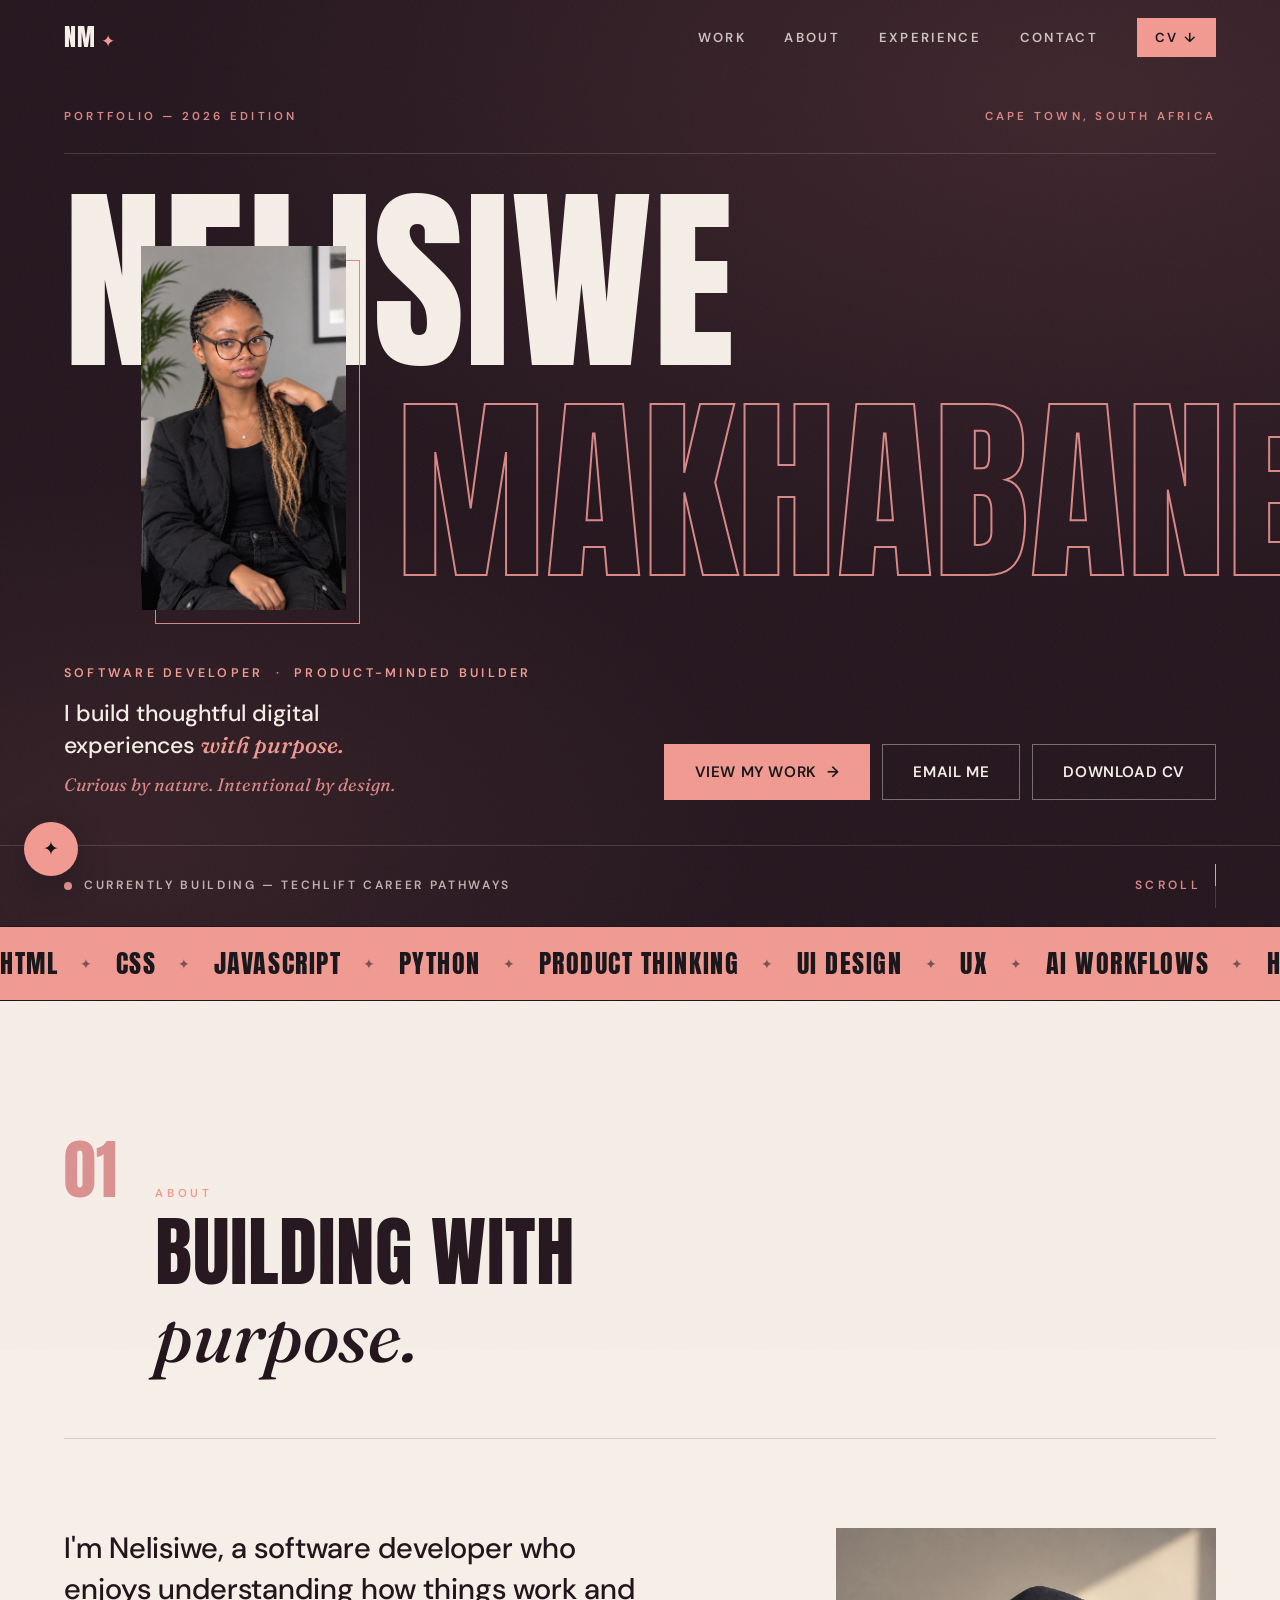
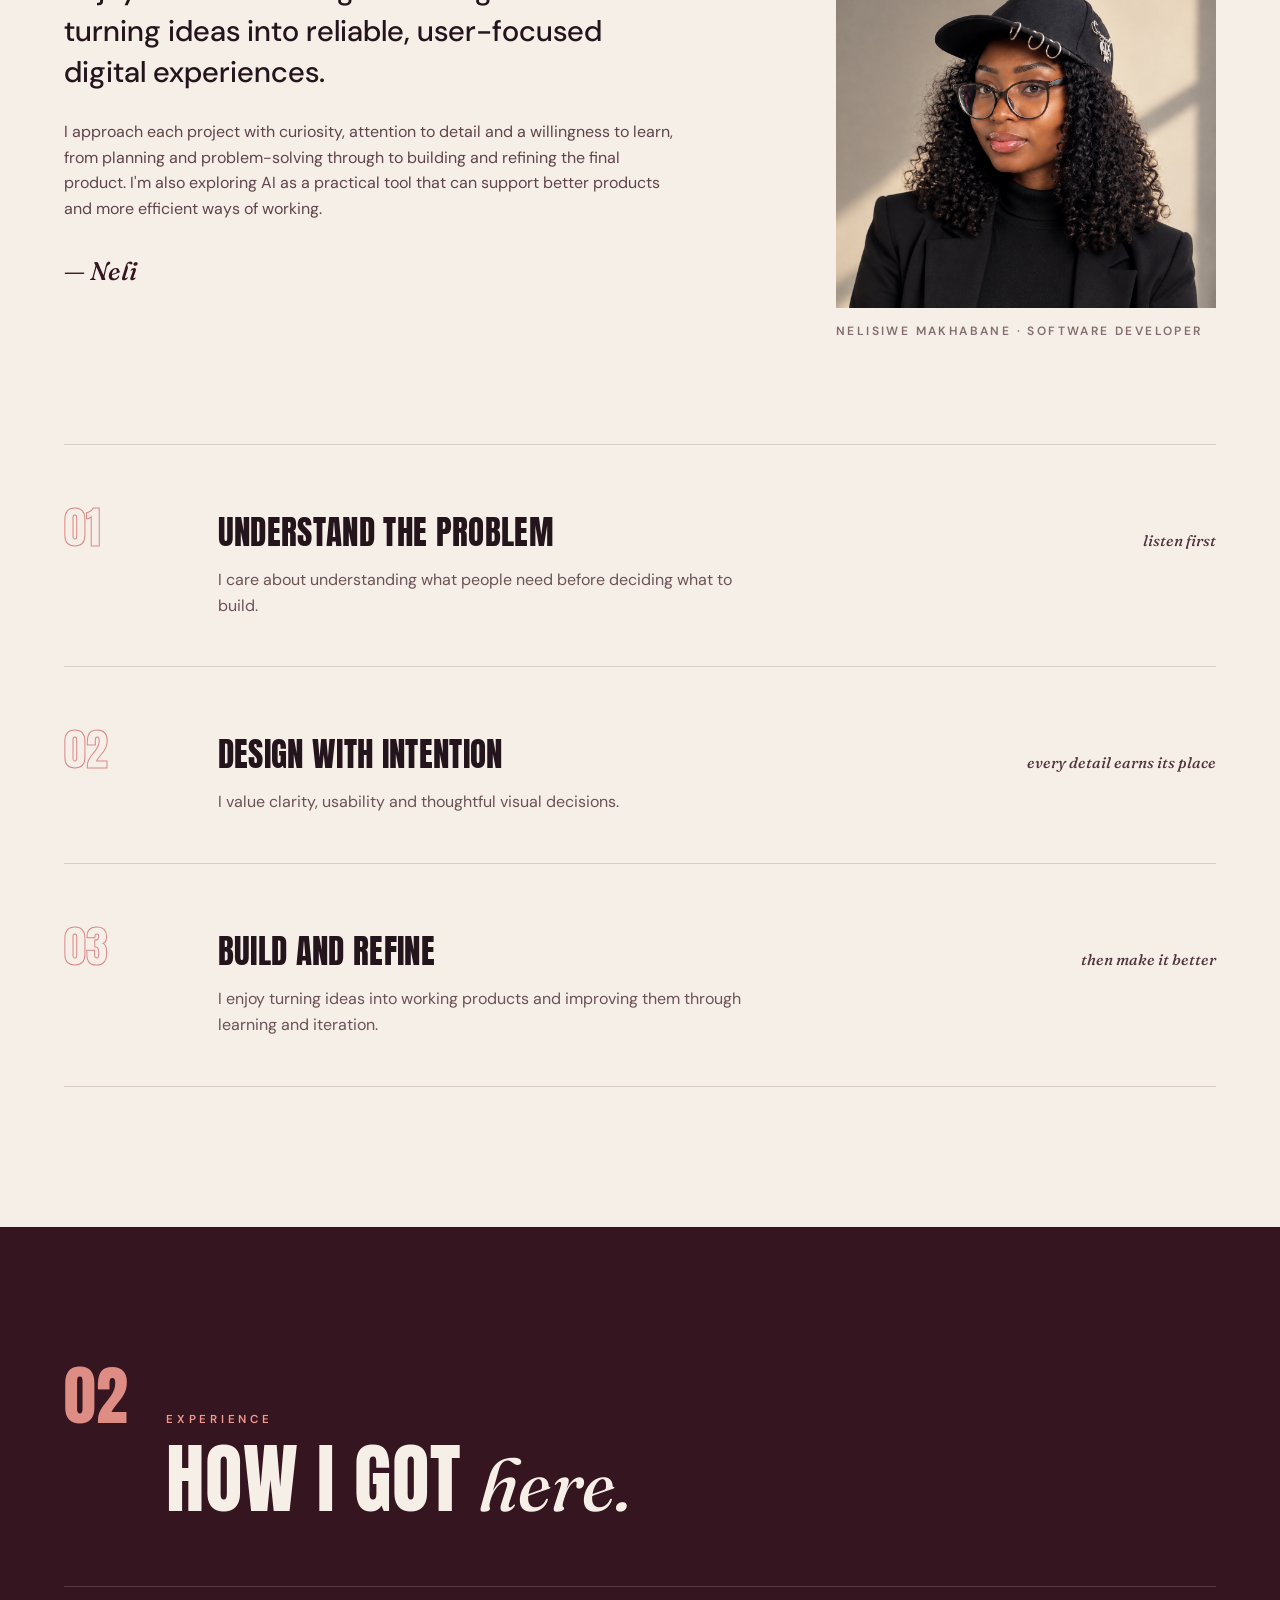
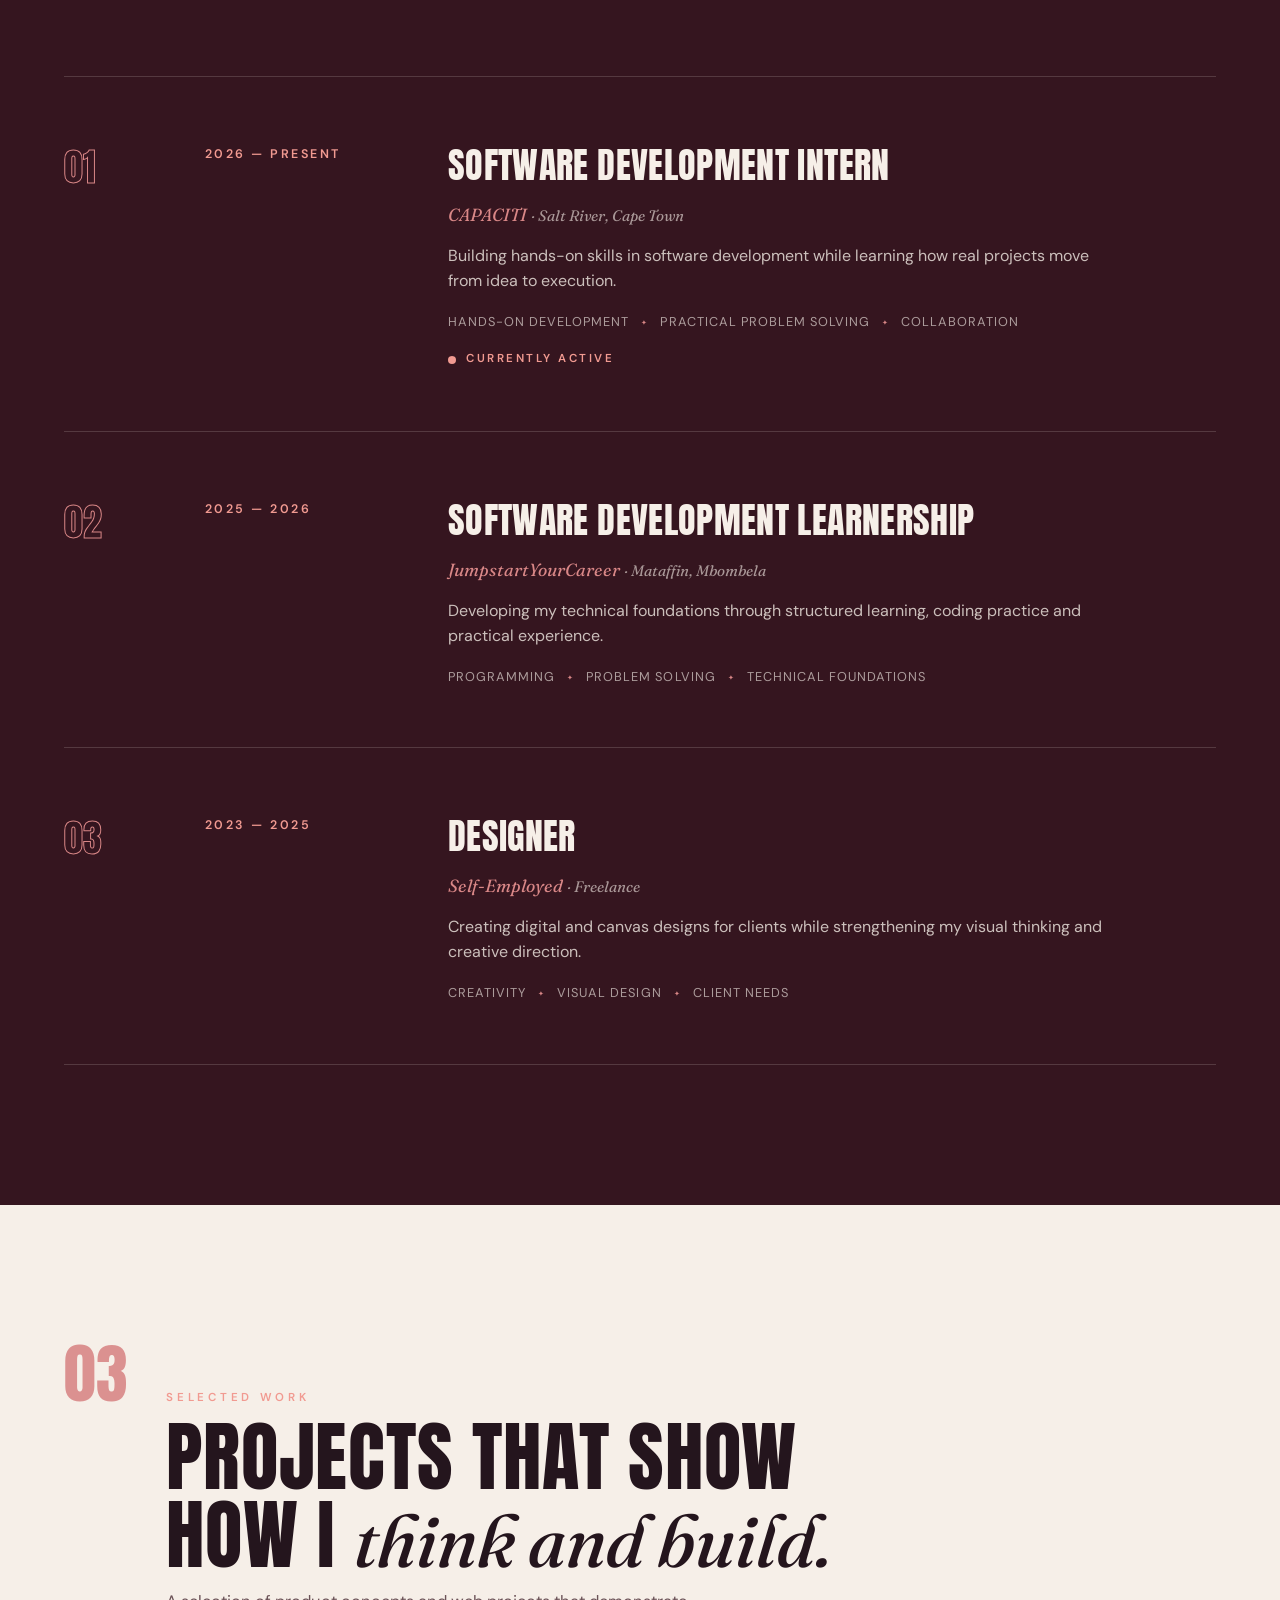
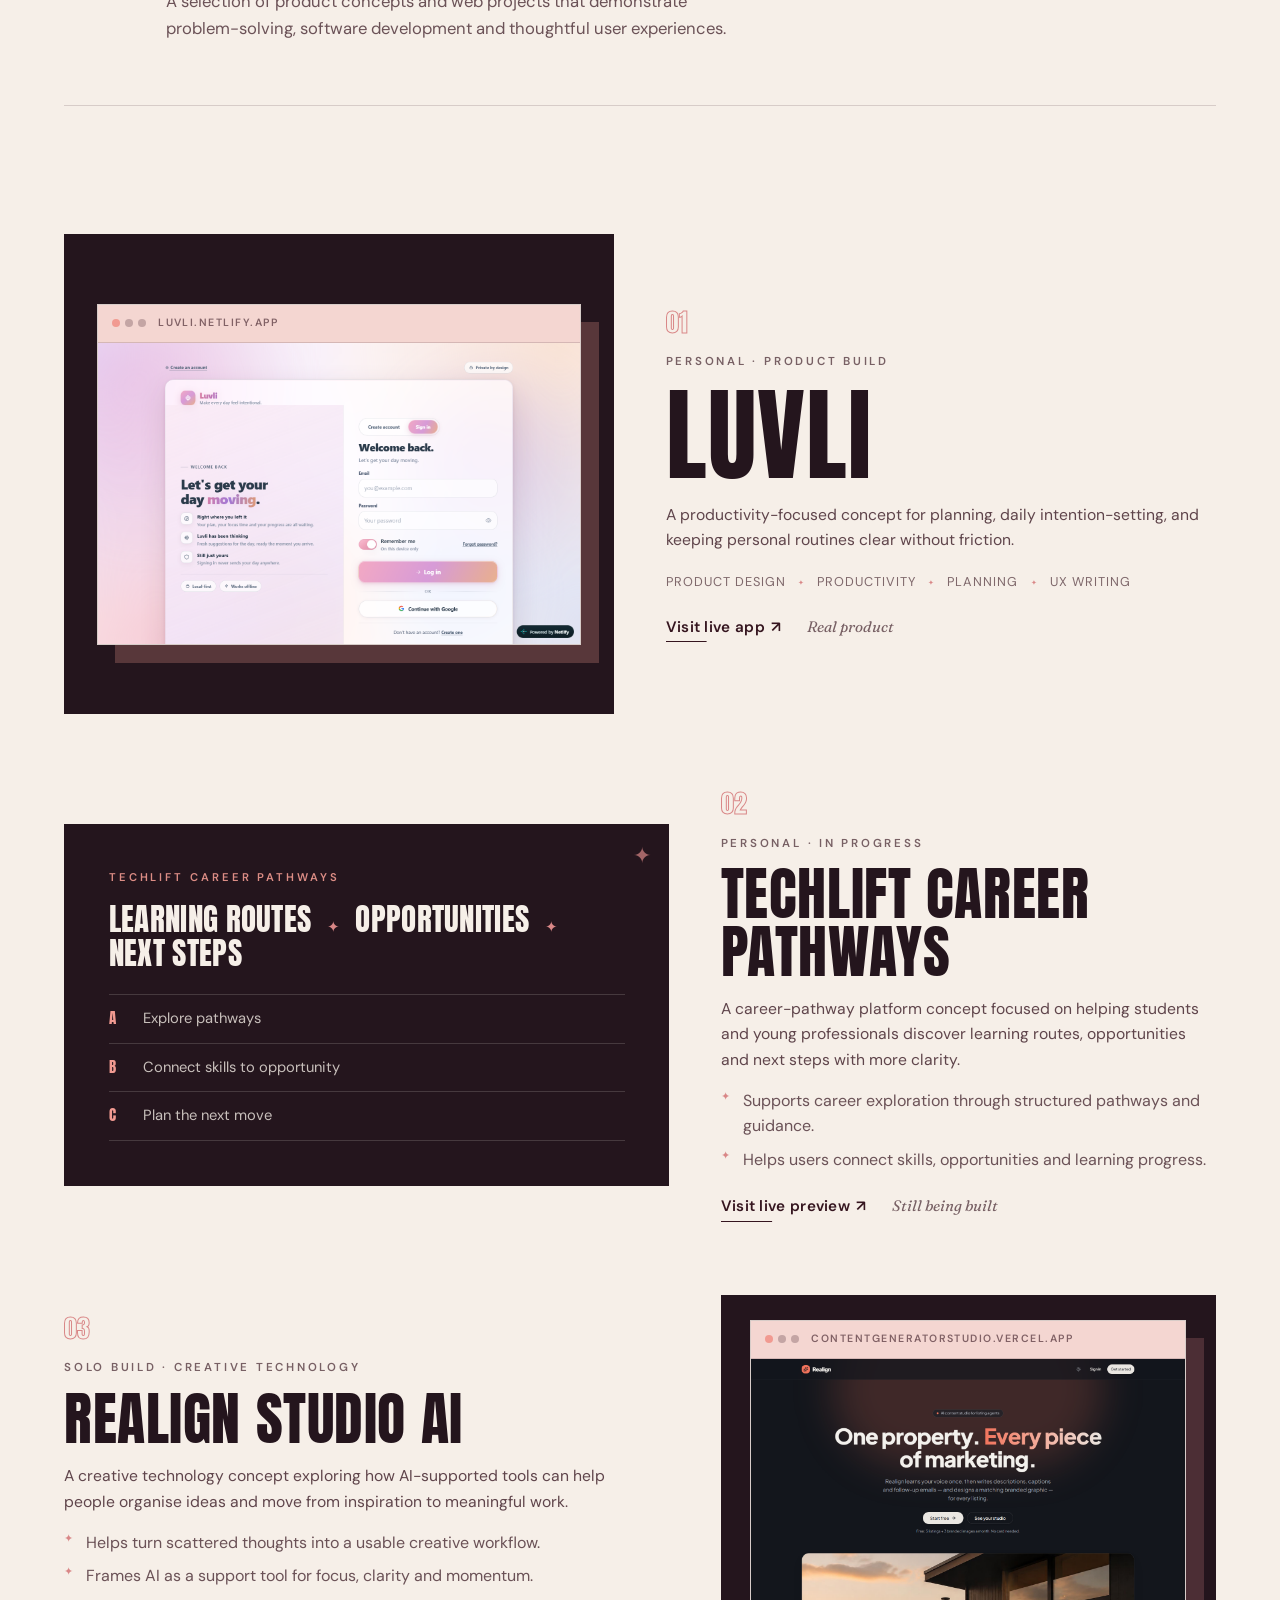
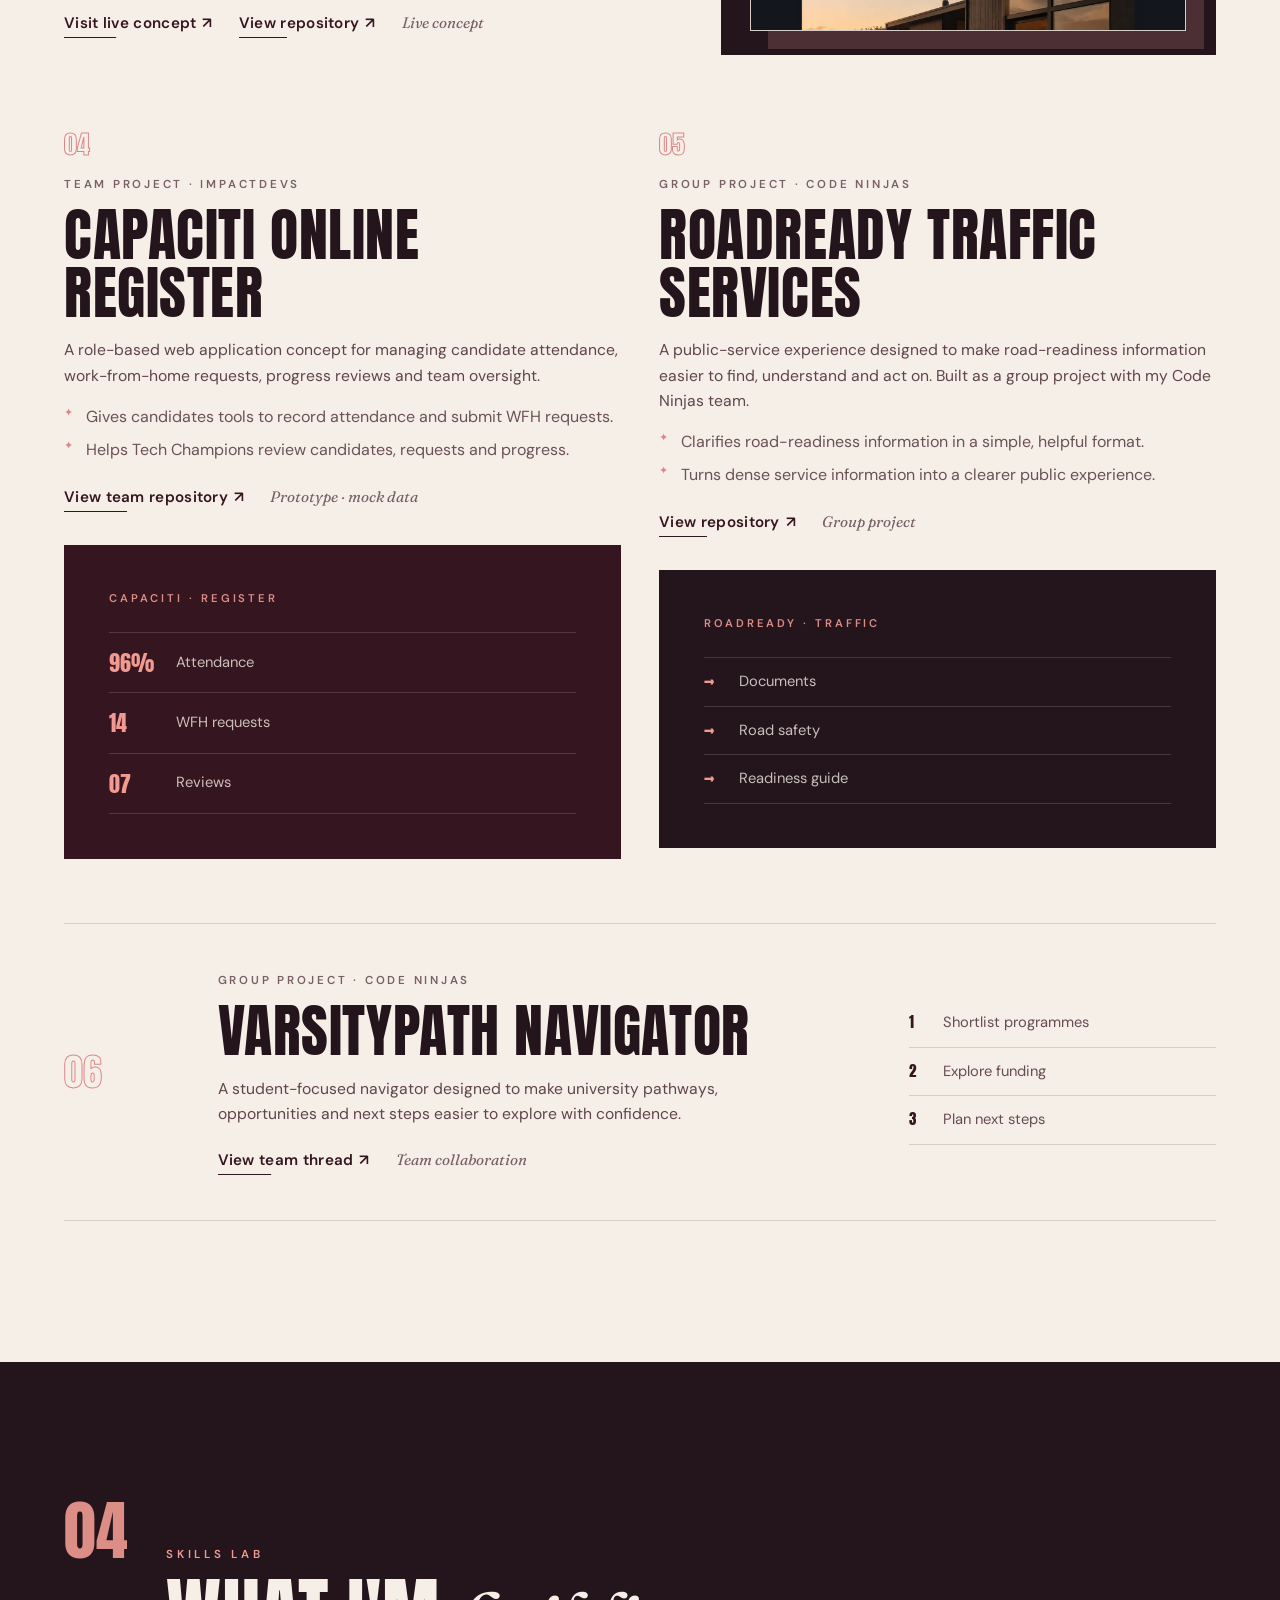
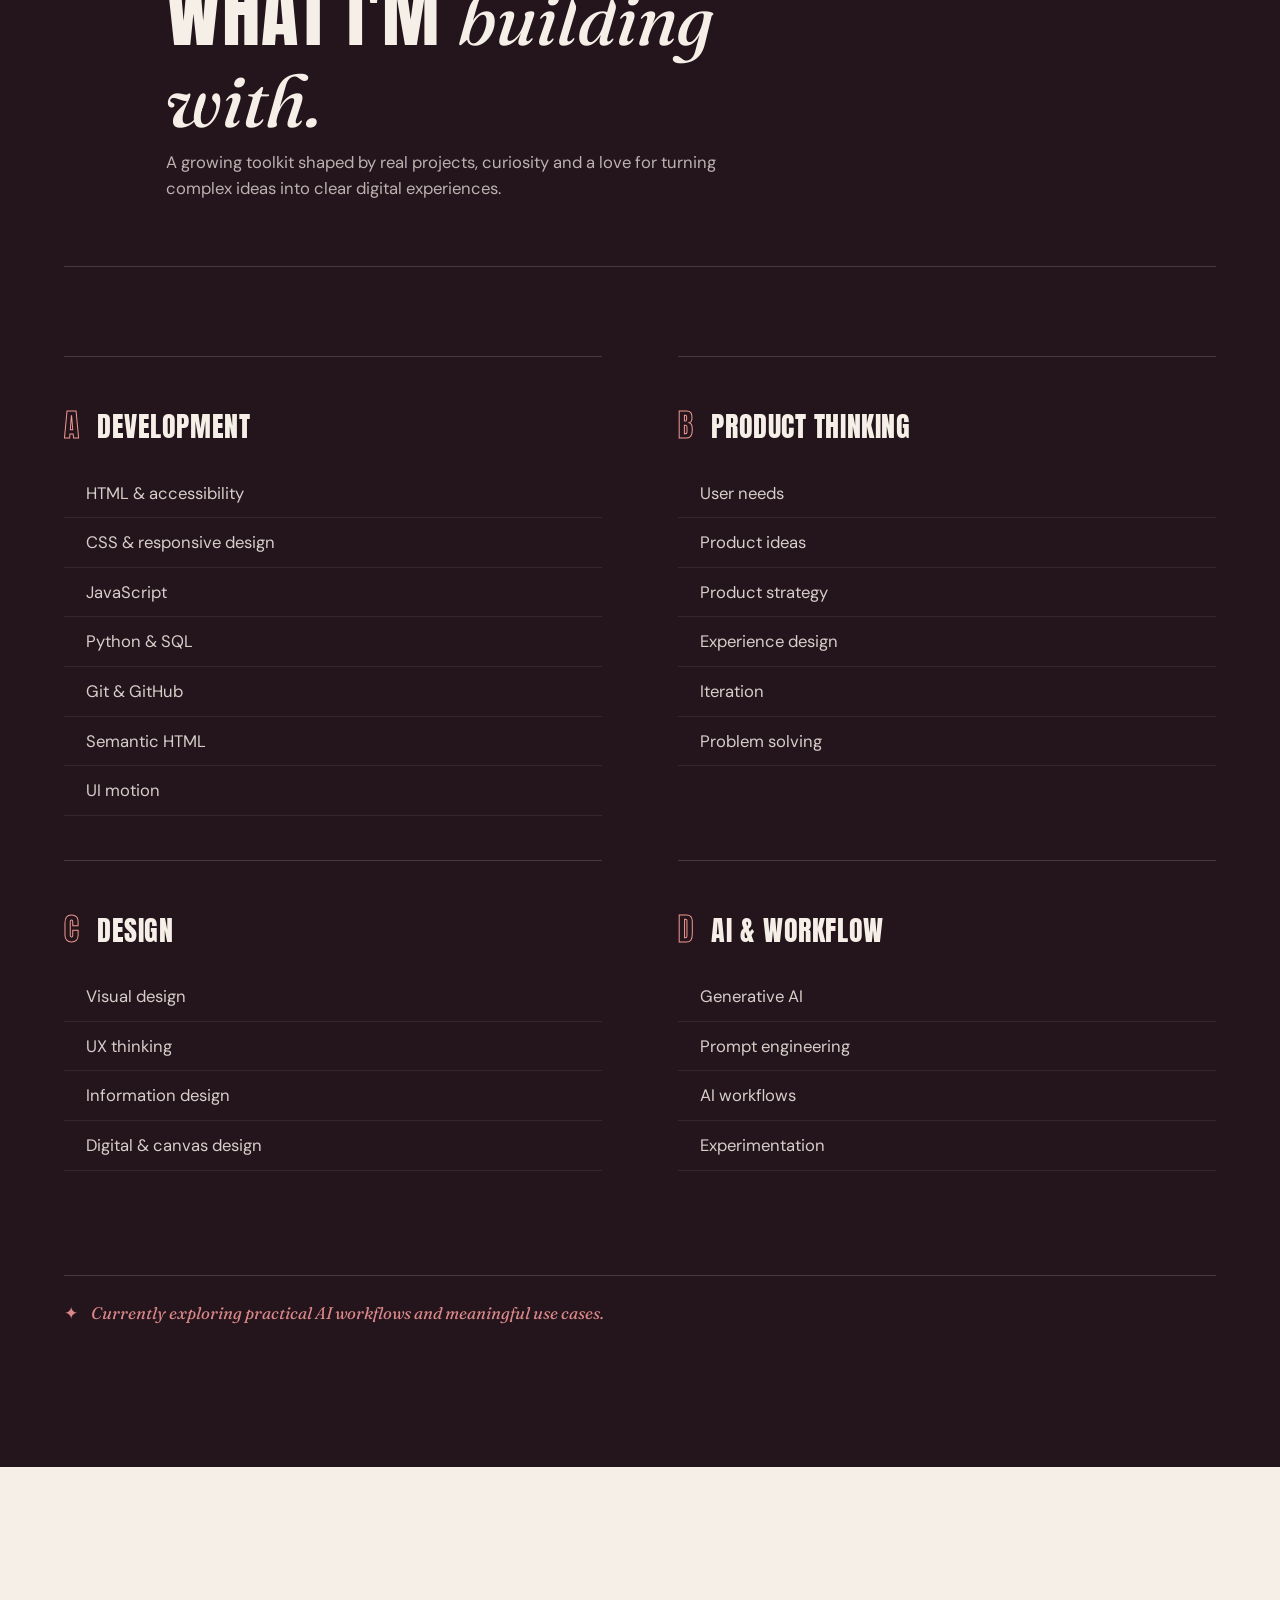
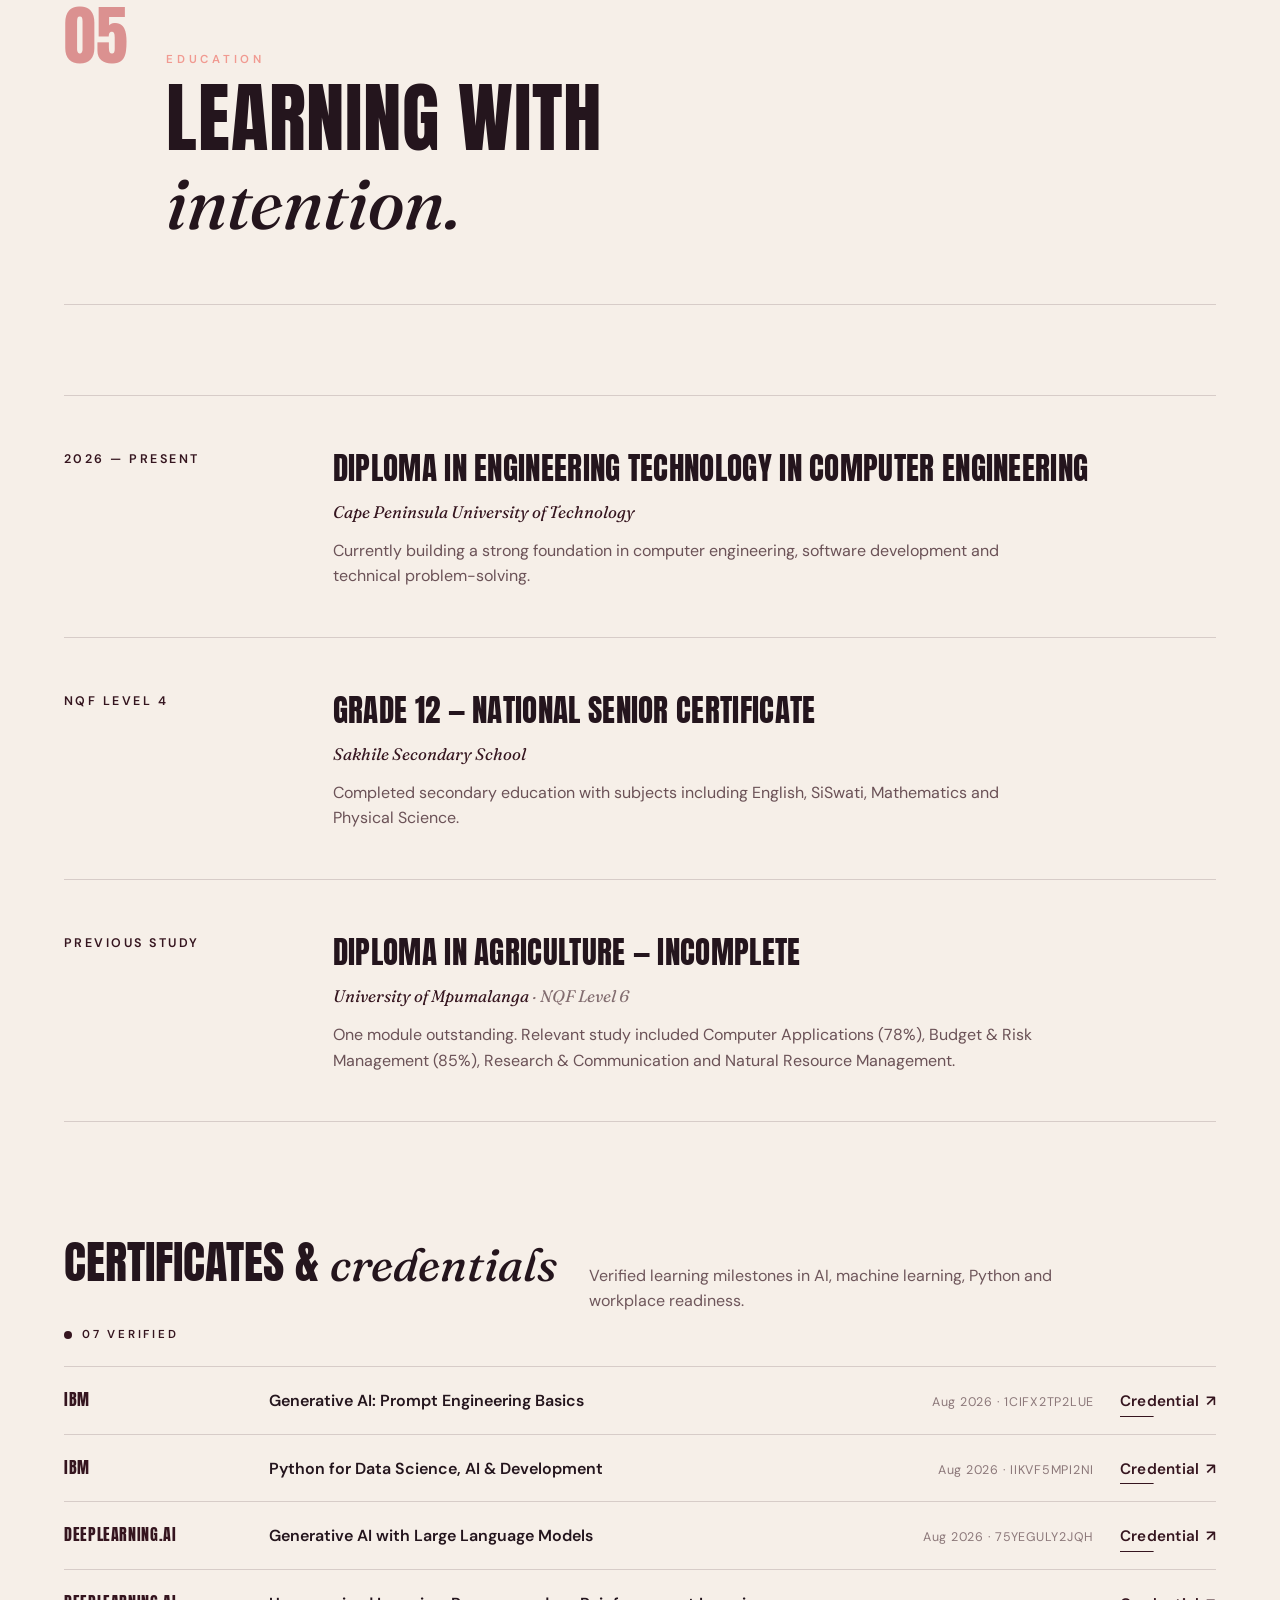
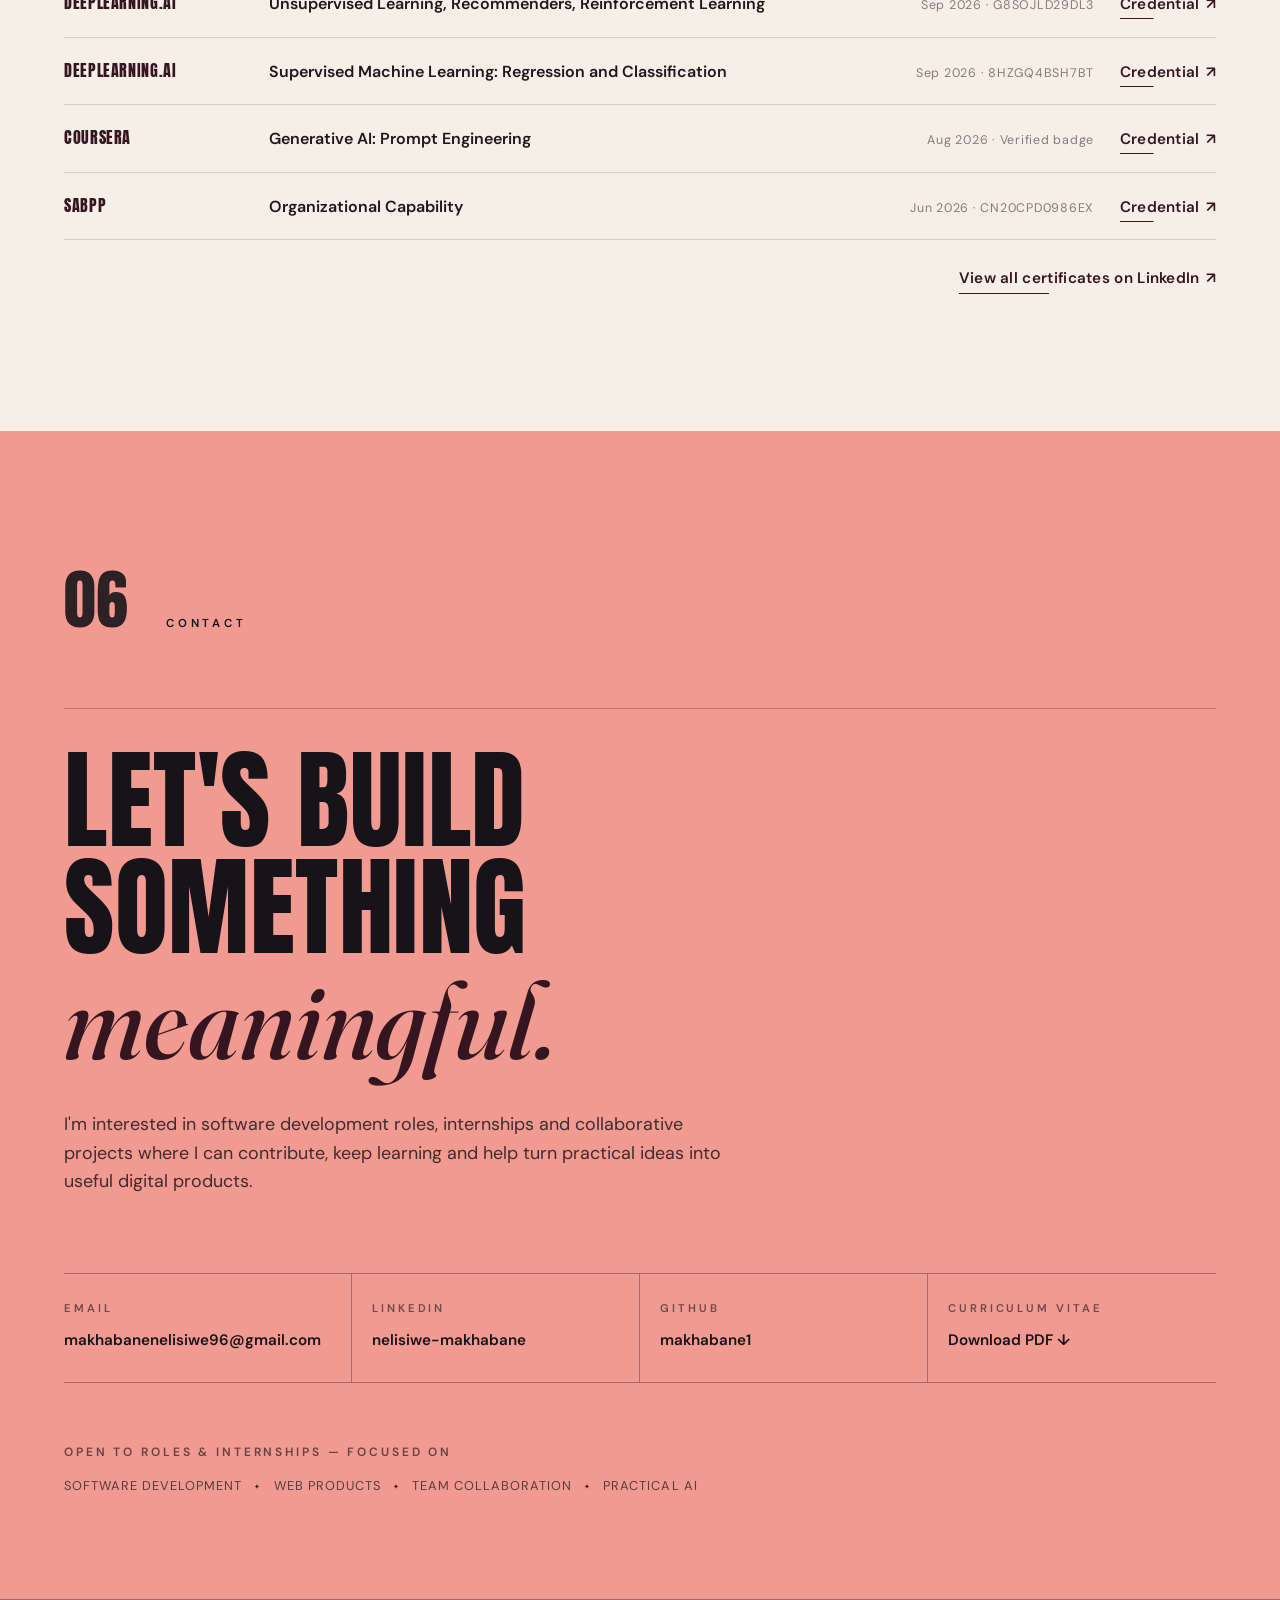
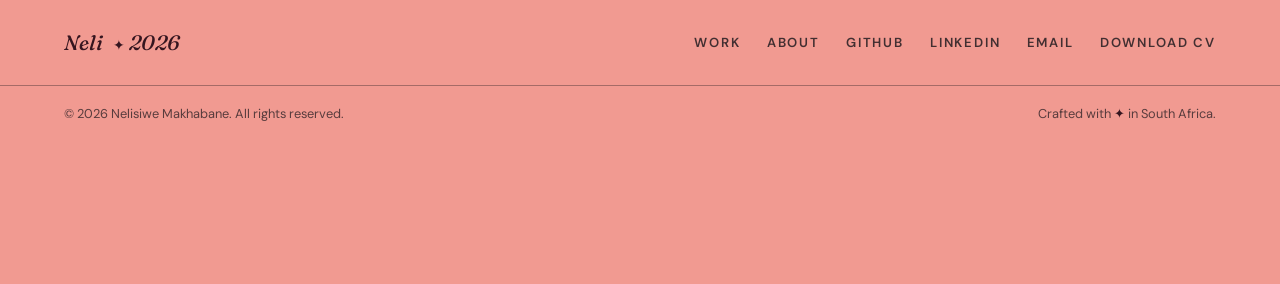
==== commit 1126ffeb: "Show real app screenshots for Luvli and Realign" ====
--- a/index.html
+++ b/index.html
@@ -209,19 +209,14 @@
 
         <!-- Featured: Luvli -->
         <article class="project project--featured reveal">
-          <div class="project-visual project-visual--luvli" aria-hidden="true">
-            <div class="luvli-shot">
-              <div class="luvli-shot-bar"><span class="luvli-shot-logo">✦ Luvli</span><span class="luvli-shot-note">Make every day feel intentional.</span></div>
-              <div class="luvli-shot-body">
-                <p class="luvli-shot-kicker">Welcome back</p>
-                <p class="luvli-shot-title">Let's get your<br><em>day moving.</em></p>
-                <ul class="luvli-shot-list">
-                  <li class="is-active"><i></i>Right where you left it</li>
-                  <li><i></i>Luvli has been thinking</li>
-                  <li><i></i>Still just yours</li>
-                </ul>
-              </div>
-            </div>
+          <div class="project-visual project-visual--luvli">
+            <figure class="app-shot">
+              <div class="app-shot-bar" aria-hidden="true">
+                <span class="app-shot-dots"><i></i><i></i><i></i></span>
+                <span class="app-shot-url">luvli.netlify.app</span>
+              </div>
+              <img src="luvli-app.png" alt="Luvli — the app's daily home screen with the greeting, today's plan, focus timer and progress." loading="lazy" width="1440" height="900" />
+            </figure>
           </div>
           <div class="project-info">
             <span class="project-no" aria-hidden="true">01</span>
@@ -287,16 +282,14 @@
                 <span class="project-note">Live concept</span>
               </div>
             </div>
-            <div class="project-visual project-visual--realign" aria-hidden="true">
-              <div class="type-composition type-composition--realign">
-                <span class="type-composition-kicker">Realign Studio</span>
-                <p class="type-composition-line">From inspiration<br>to <em>meaningful work.</em></p>
-                <div class="type-composition-rows">
-                  <span><b>→</b> Capture scattered ideas</span>
-                  <span><b>→</b> Shape a direction</span>
-                  <span><b>→</b> Move into action</span>
+            <div class="project-visual project-visual--realign">
+              <figure class="app-shot app-shot--plum">
+                <div class="app-shot-bar" aria-hidden="true">
+                  <span class="app-shot-dots"><i></i><i></i><i></i></span>
+                  <span class="app-shot-url">contentgeneratorstudio.vercel.app</span>
                 </div>
-              </div>
+                <img src="realign-app.png" alt="Realign — AI listing content studio for real estate agents: one property in, descriptions, captions, emails and branded graphics out." loading="lazy" width="1440" height="900" />
+              </figure>
             </div>
           </article>
 
--- a/styles.css
+++ b/styles.css
@@ -763,64 +763,47 @@
 .project--featured .project-visual { order: -1; }
 .project--wide .project-visual { min-height: 360px; }
 
-/* ---------- Luvli app composition ---------- */
-.luvli-shot {
-  width: min(400px, 84%);
-  background: var(--blush);
+/* ---------- Live app screenshots ---------- */
+.app-shot {
+  width: min(560px, 88%);
+  background: var(--ivory);
   color: var(--ink);
   border: 1px solid var(--rule-light);
   box-shadow: 18px 18px 0 rgba(241, 154, 145, 0.25);
-  padding: 26px 28px 30px;
-}
-.luvli-shot-bar {
-  display: flex; justify-content: space-between; align-items: center;
-  padding-bottom: 14px;
+}
+.app-shot-bar {
+  display: flex; align-items: center; gap: 12px;
+  padding: 10px 14px;
+  background: var(--blush);
   border-bottom: 1px solid var(--rule-light);
-  font-size: 0.72rem;
-  font-weight: 600;
-  letter-spacing: 0.18em;
-  text-transform: uppercase;
-}
-.luvli-shot-logo { color: var(--burgundy); }
-.luvli-shot-note { color: rgba(53, 21, 31, 0.55); letter-spacing: 0.08em; }
-.luvli-shot-body { padding-top: 24px; }
-.luvli-shot-kicker {
-  font-size: 0.7rem;
-  font-weight: 600;
-  letter-spacing: 0.26em;
-  text-transform: uppercase;
-  color: var(--burgundy);
-  opacity: 0.6;
-}
-.luvli-shot-title {
-  font-family: var(--font-accent);
-  font-style: italic;
-  font-weight: 500;
-  font-size: clamp(1.6rem, 2.6vw, 2.2rem);
-  line-height: 1.15;
-  margin-top: 10px;
-  color: var(--plum);
-}
-.luvli-shot-title em { color: var(--burgundy); }
-.luvli-shot-list { margin-top: 22px; }
-.luvli-shot-list li {
-  display: flex; align-items: center; gap: 12px;
-  padding-block: 12px;
-  border-top: 1px solid var(--rule-light);
-  font-size: 0.9rem;
-  color: rgba(53, 21, 31, 0.7);
-}
-.luvli-shot-list li i {
+}
+.app-shot-dots {
+  display: inline-flex; gap: 5px;
+  flex: 0 0 auto;
+}
+.app-shot-dots i {
   width: 8px; height: 8px;
   border-radius: 50%;
   background: rgba(53, 21, 31, 0.25);
-  flex: 0 0 auto;
-}
-.luvli-shot-list li.is-active {
-  color: var(--plum);
-  font-weight: 600;
-}
-.luvli-shot-list li.is-active i { background: var(--coral); }
+}
+.app-shot-dots i:first-child { background: var(--coral); }
+.app-shot-url {
+  font-size: 0.66rem;
+  font-weight: 600;
+  letter-spacing: 0.14em;
+  text-transform: uppercase;
+  color: var(--burgundy);
+  opacity: 0.6;
+  white-space: nowrap;
+  overflow: hidden;
+  text-overflow: ellipsis;
+}
+.app-shot img {
+  display: block;
+  width: 100%;
+  height: auto;
+}
+.app-shot--plum { box-shadow: 18px 18px 0 rgba(217, 135, 135, 0.22); }
 
 /* ---------- Typographic compositions ---------- */
 .type-composition {
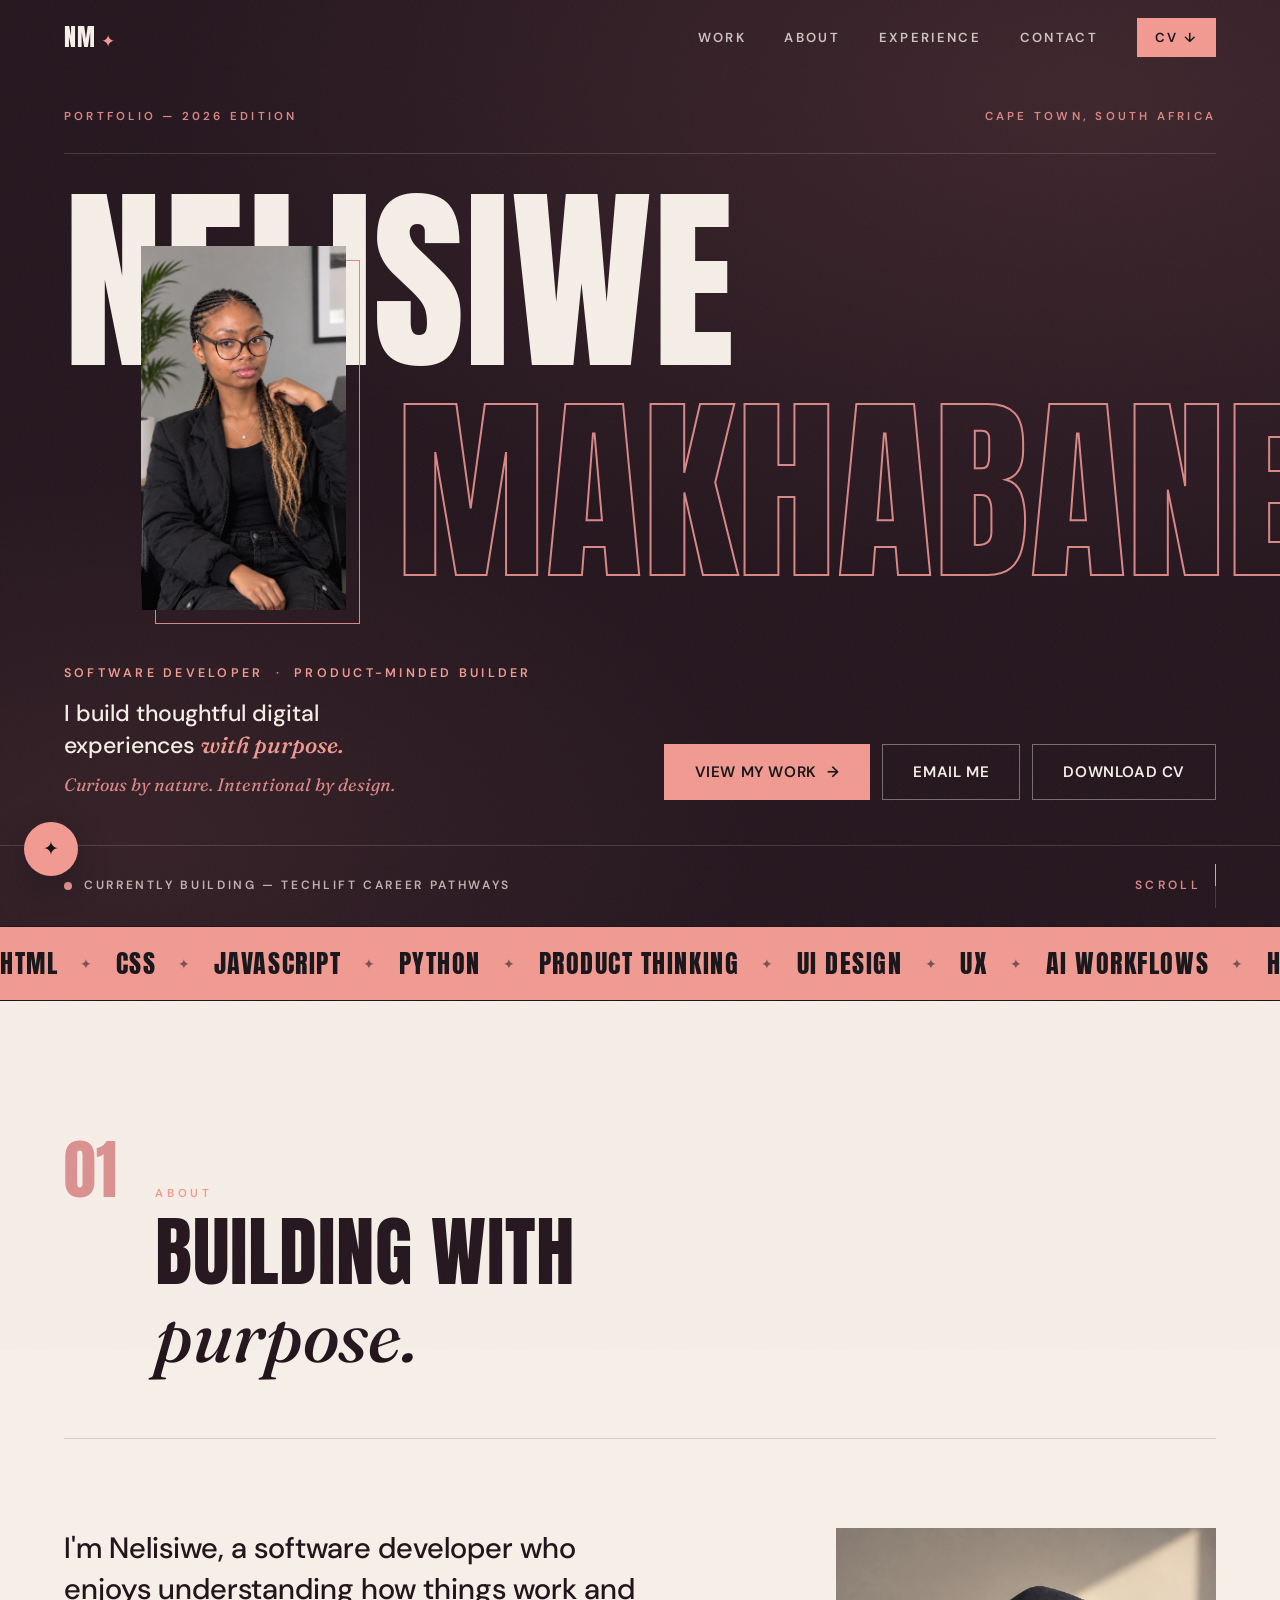
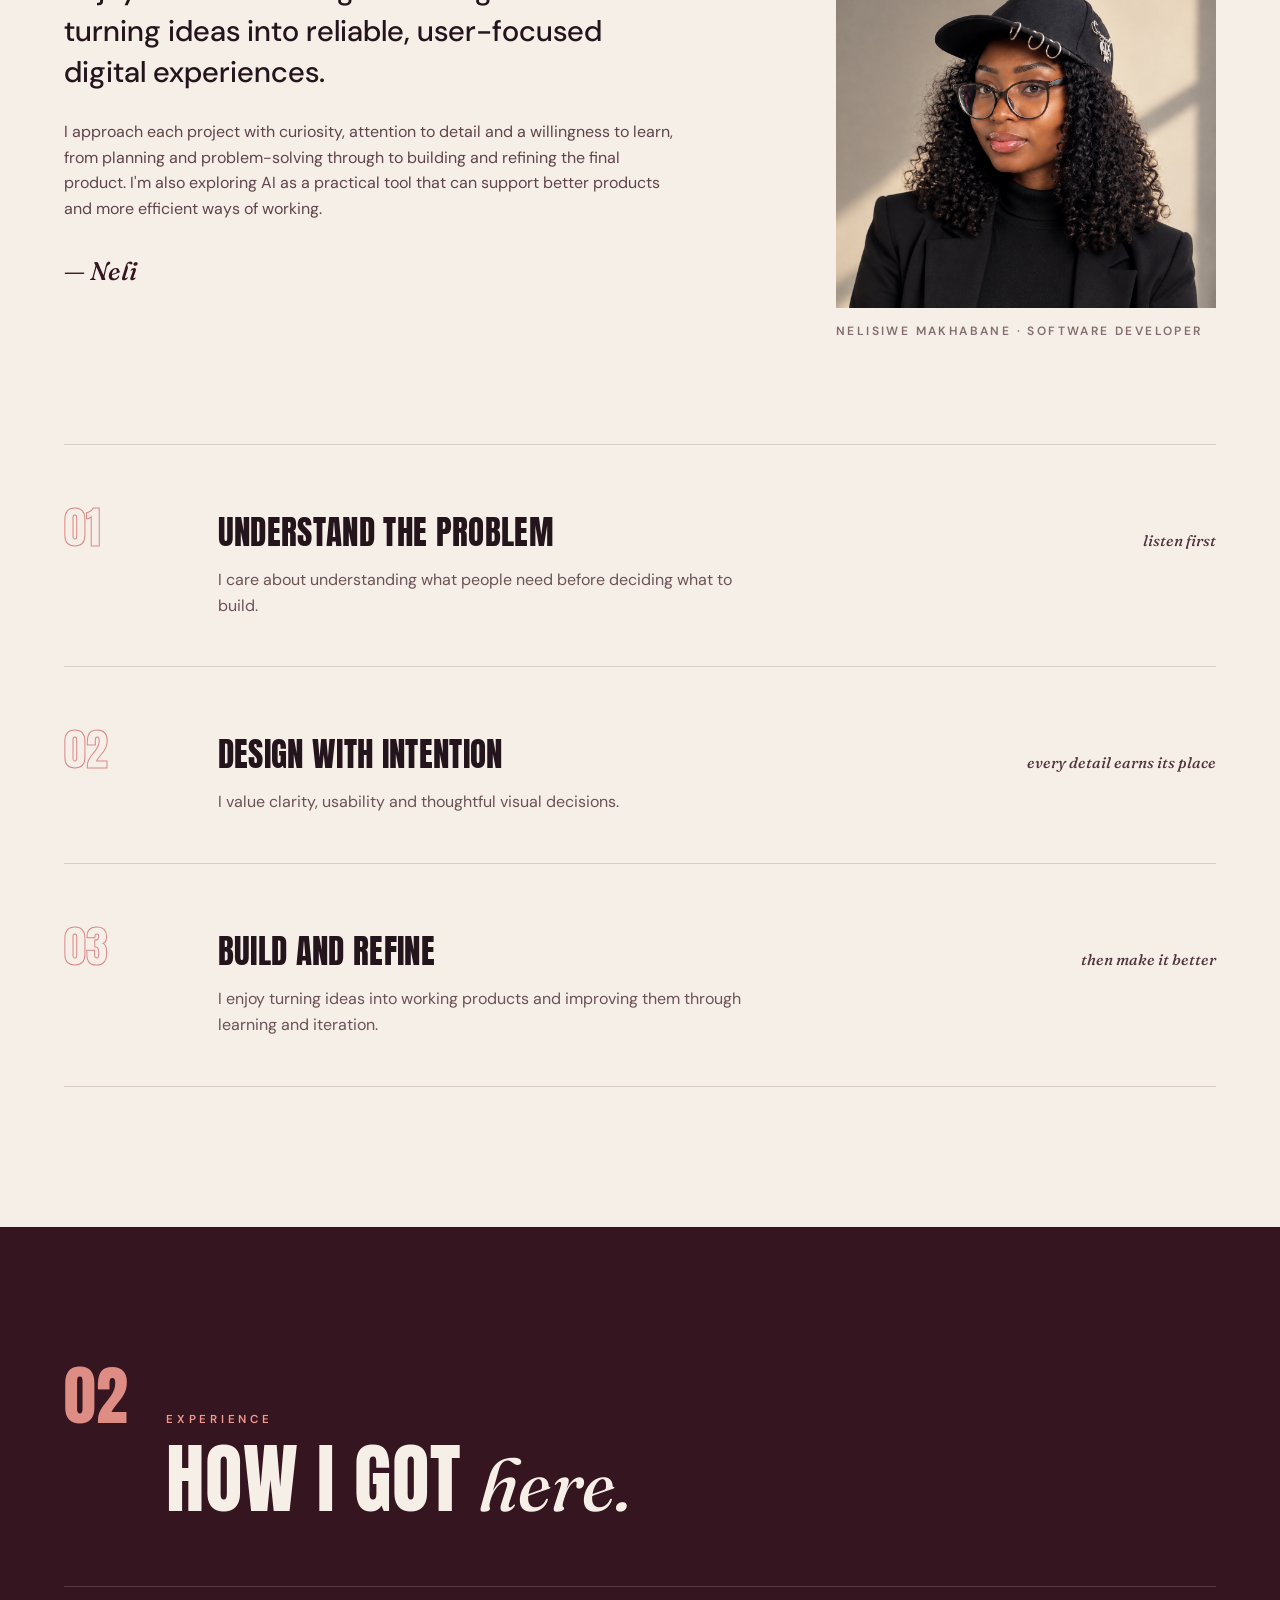
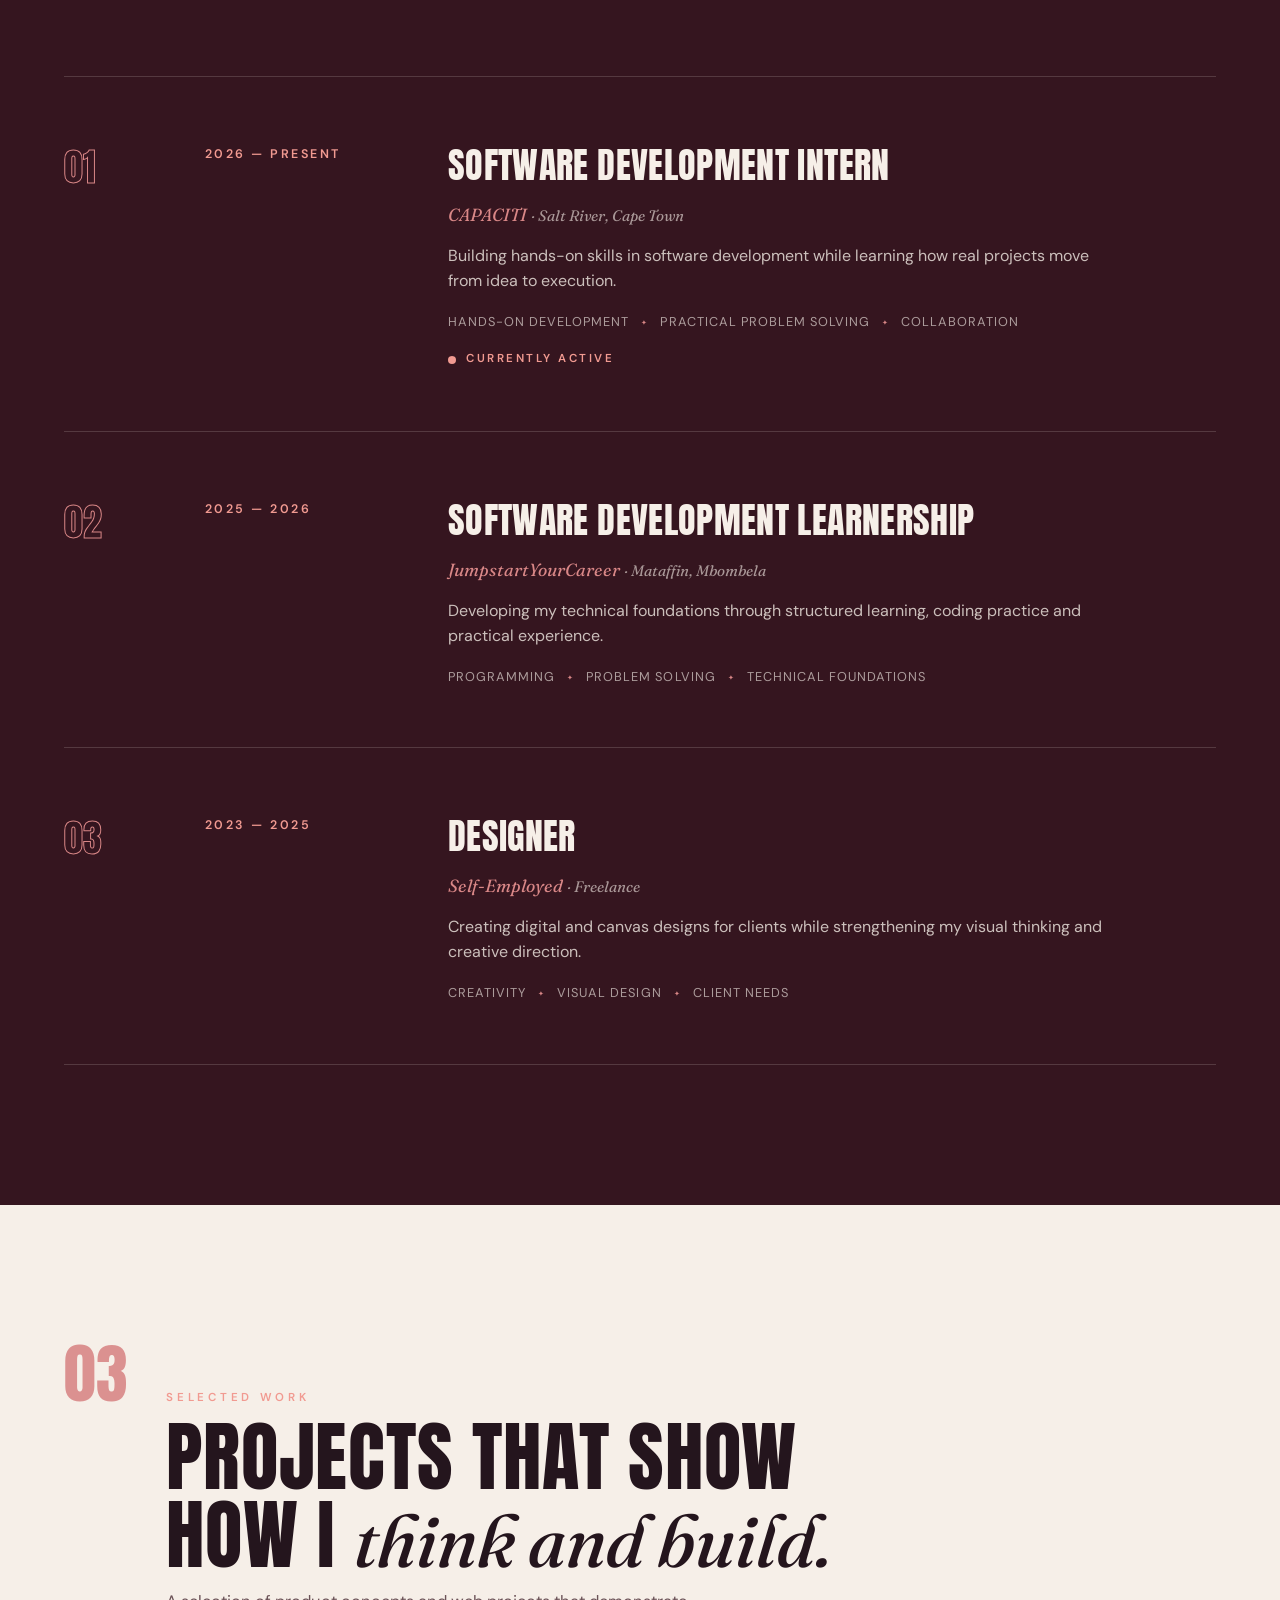
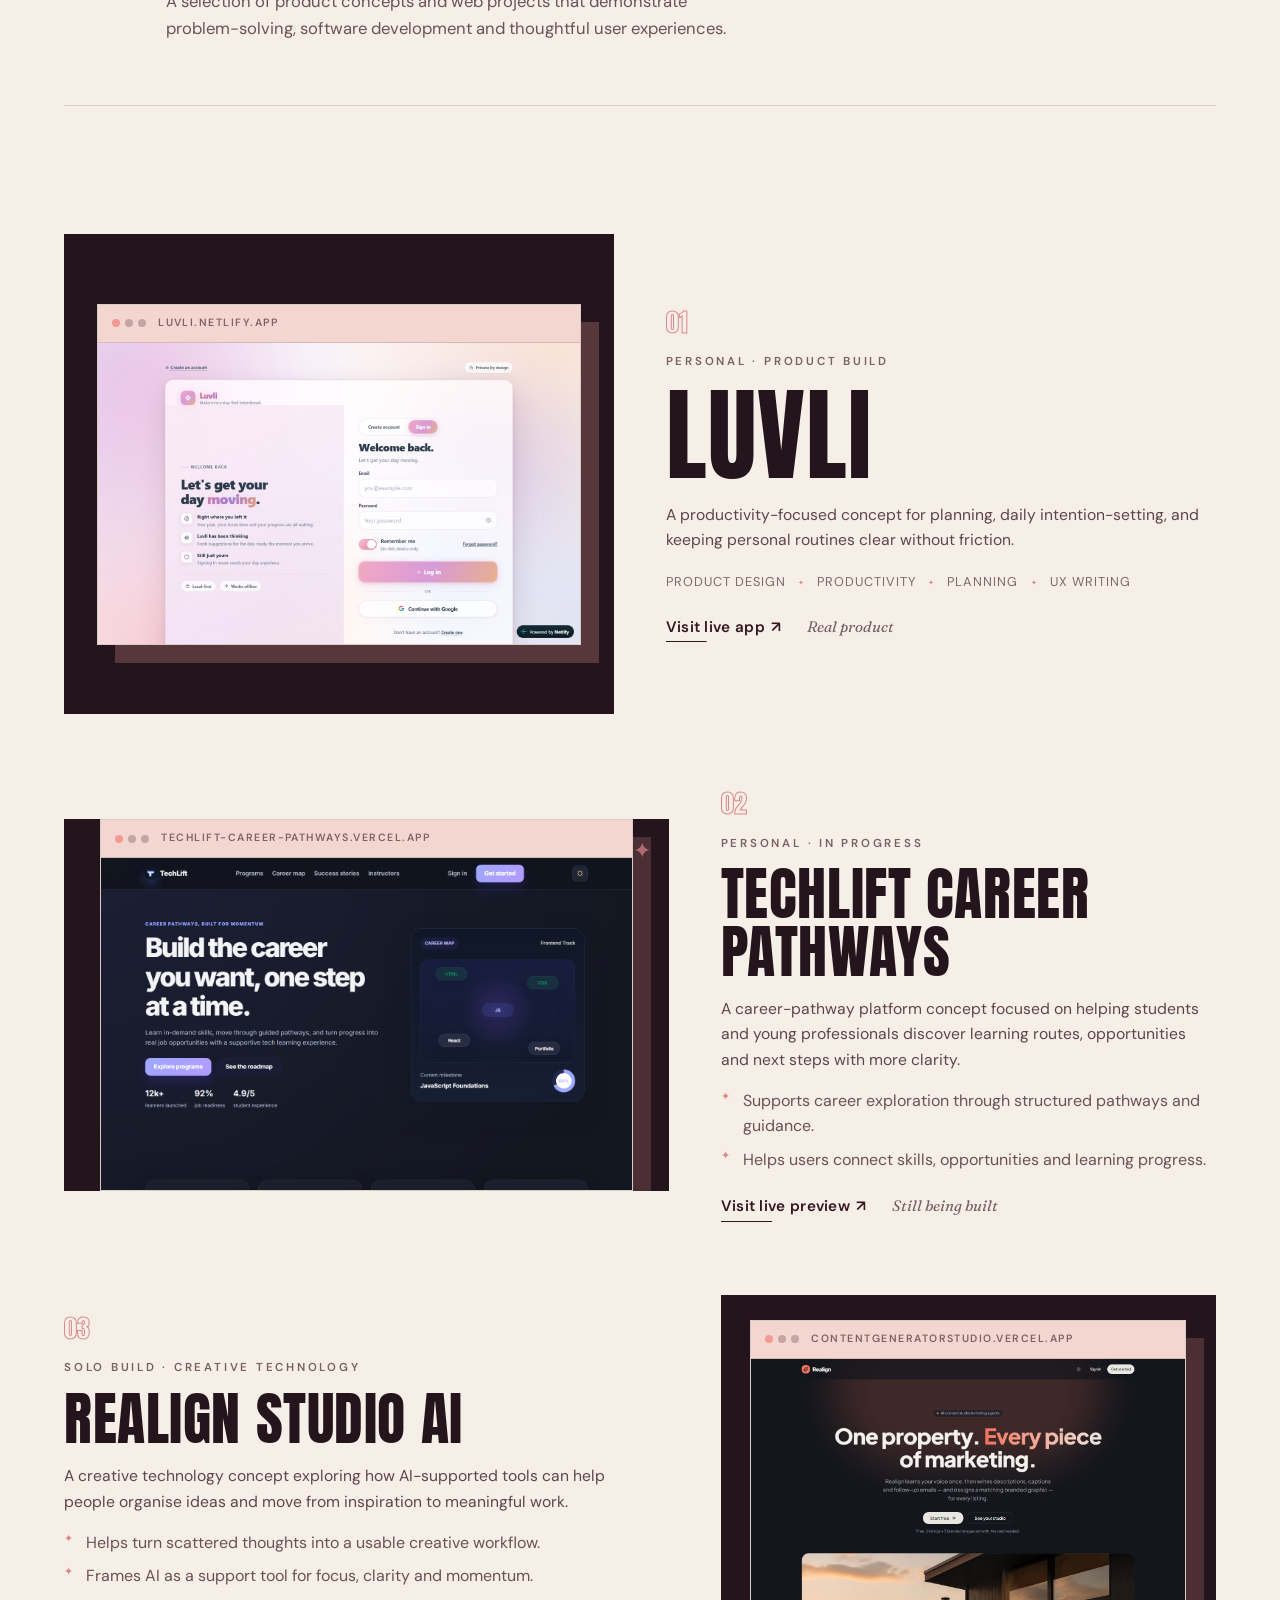
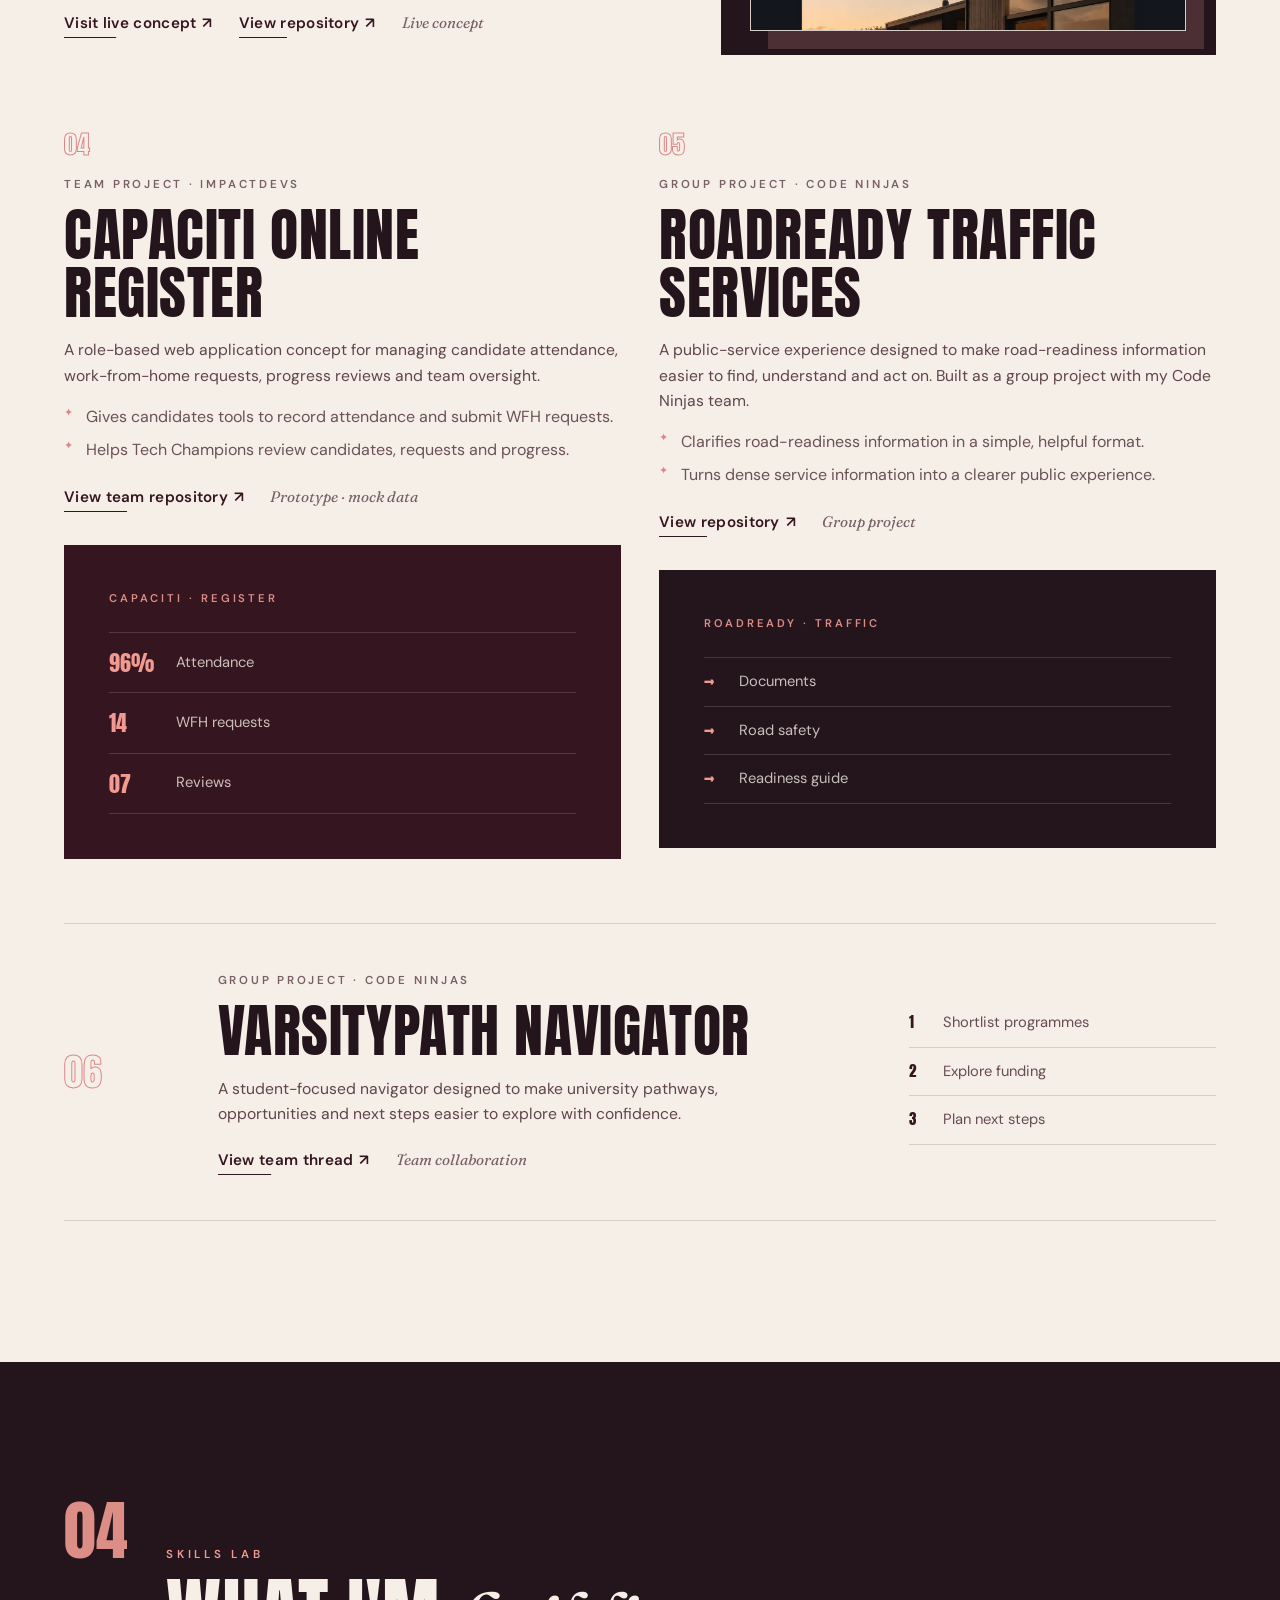
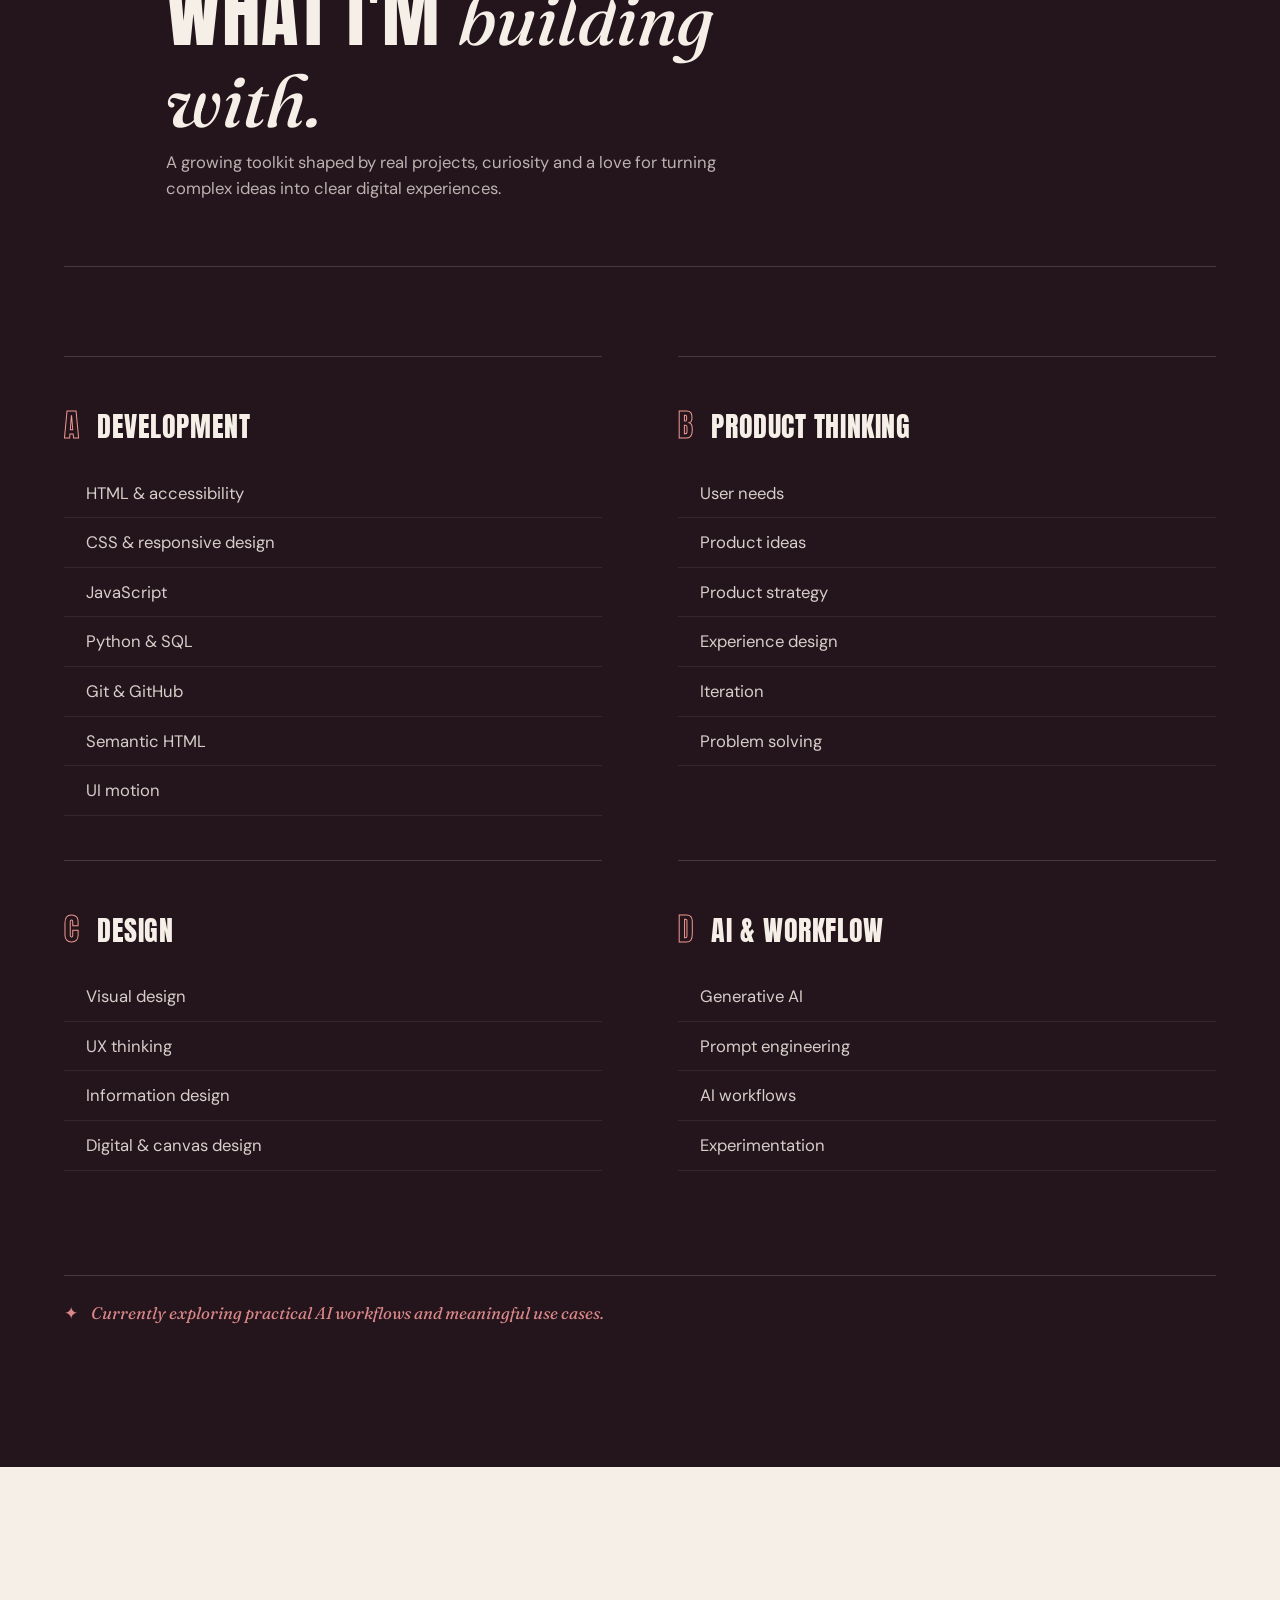
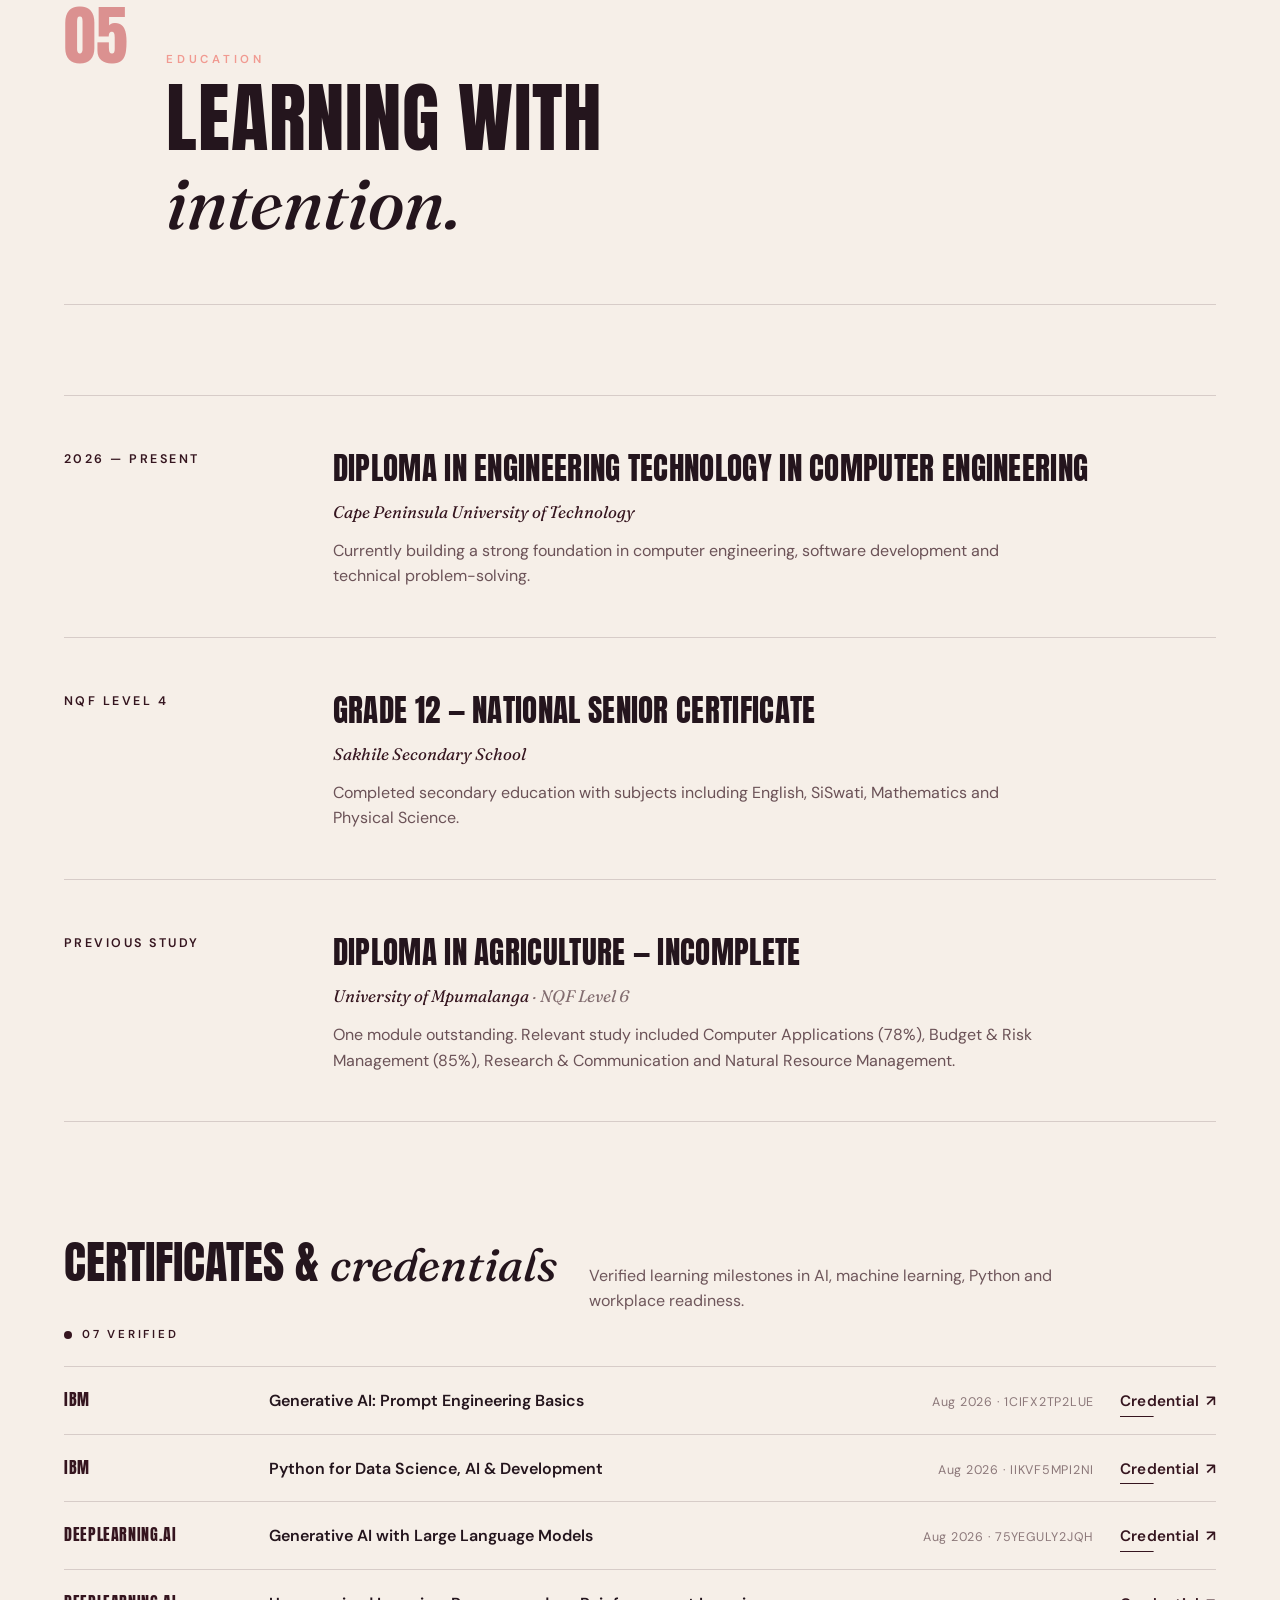
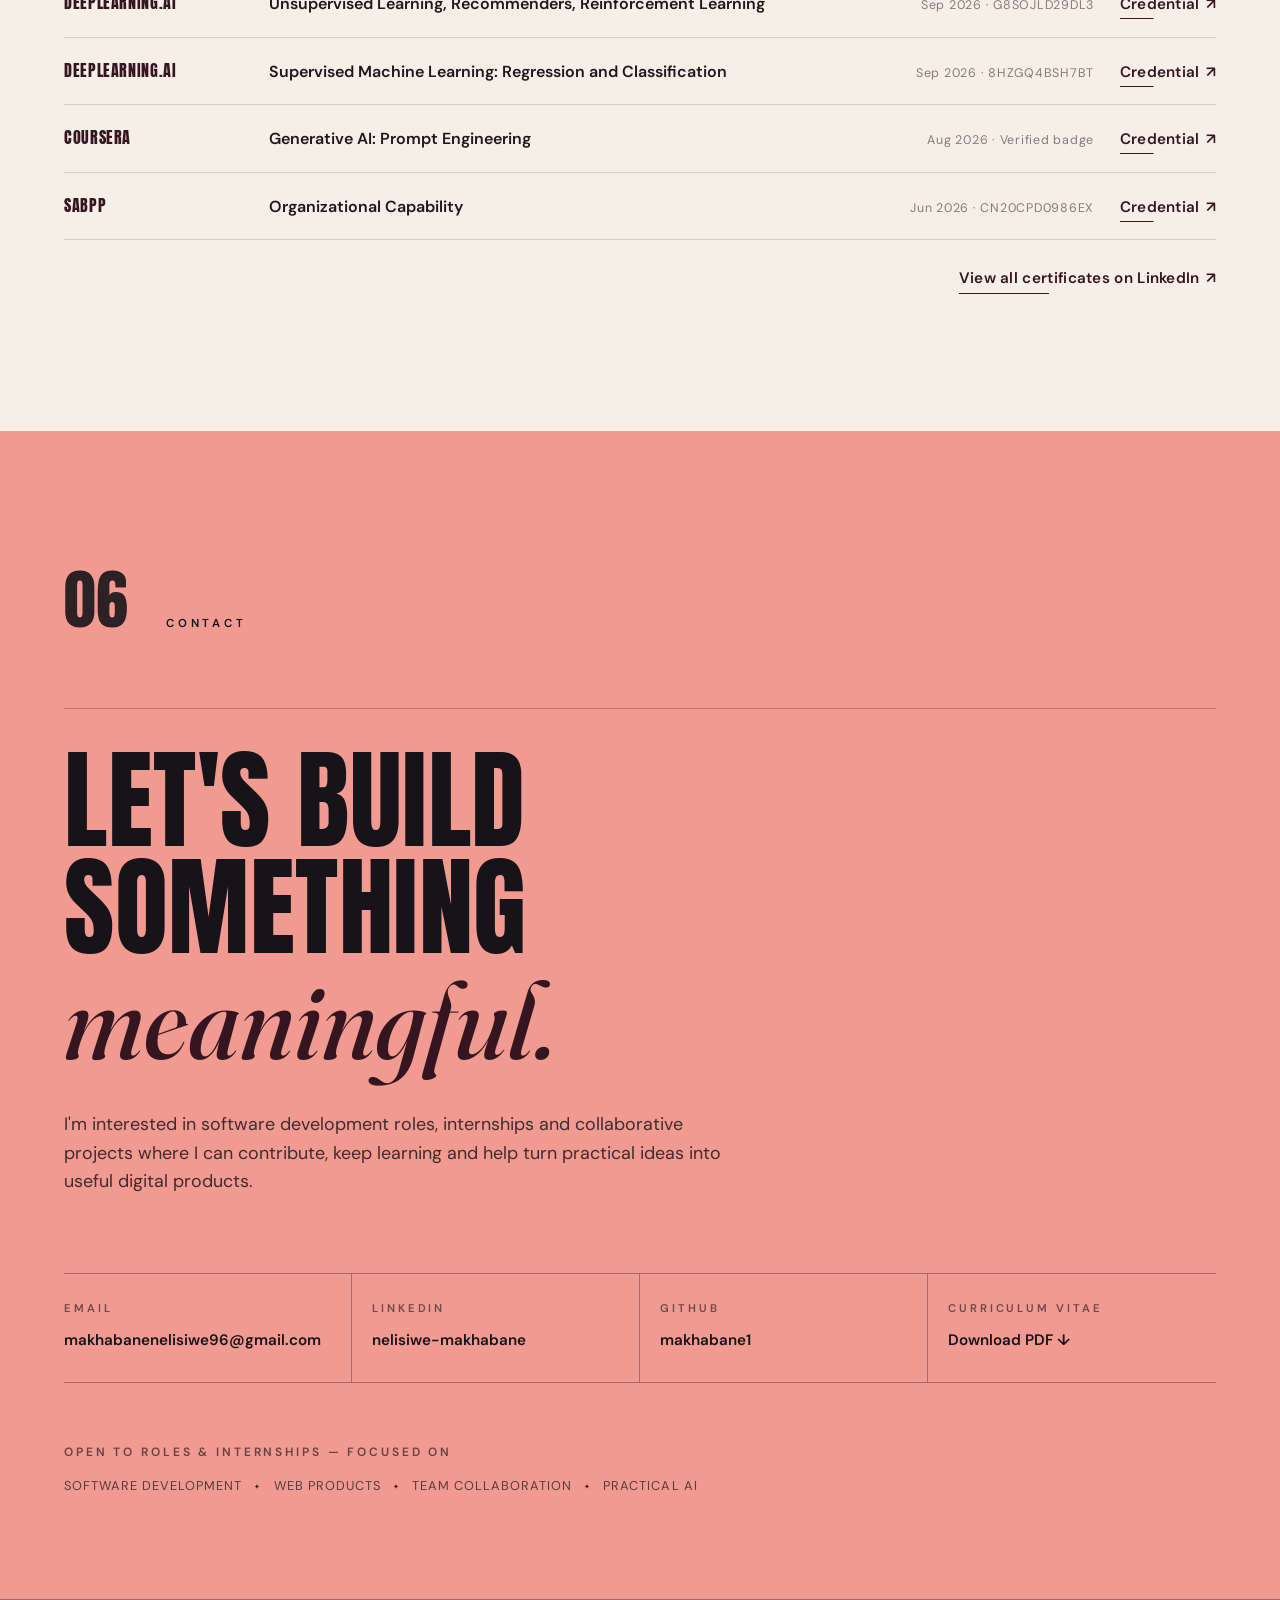
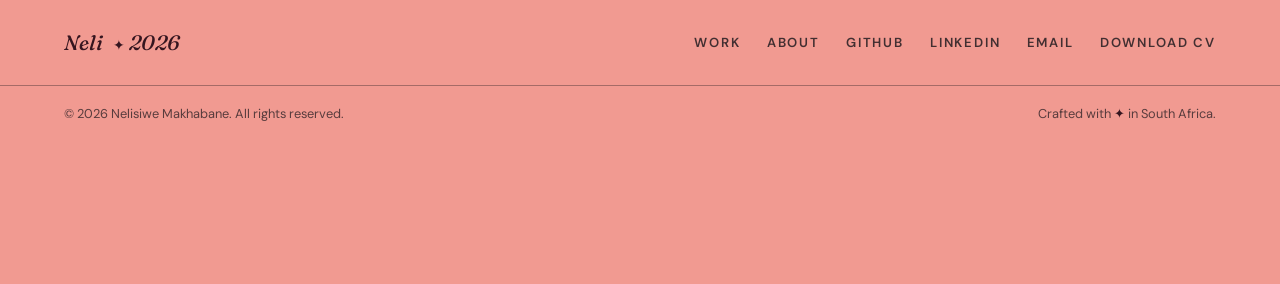
==== commit d7d94ad3: "Show real TechLift screenshot in project card" ====
--- a/index.html
+++ b/index.html
@@ -238,16 +238,14 @@
 
         <!-- TechLift -->
         <article class="project project--wide reveal">
-            <div class="project-visual project-visual--techlift" aria-hidden="true">
-              <div class="type-composition">
-                <span class="type-composition-kicker">TechLift Career Pathways</span>
-                <p class="type-composition-line">Learning routes <i>✦</i> Opportunities <i>✦</i> Next steps</p>
-                <div class="type-composition-rows">
-                  <span><b>A</b> Explore pathways</span>
-                  <span><b>B</b> Connect skills to opportunity</span>
-                  <span><b>C</b> Plan the next move</span>
+            <div class="project-visual project-visual--techlift">
+              <figure class="app-shot app-shot--plum">
+                <div class="app-shot-bar" aria-hidden="true">
+                  <span class="app-shot-dots"><i></i><i></i><i></i></span>
+                  <span class="app-shot-url">techlift-career-pathways.vercel.app</span>
                 </div>
-              </div>
+                <img src="techlift-app.png" alt="TechLift — career pathways platform: guided learning routes, a career map with milestones and programme pathways into tech roles." loading="lazy" width="1440" height="900" />
+              </figure>
             </div>
             <div class="project-info">
               <span class="project-no" aria-hidden="true">02</span>
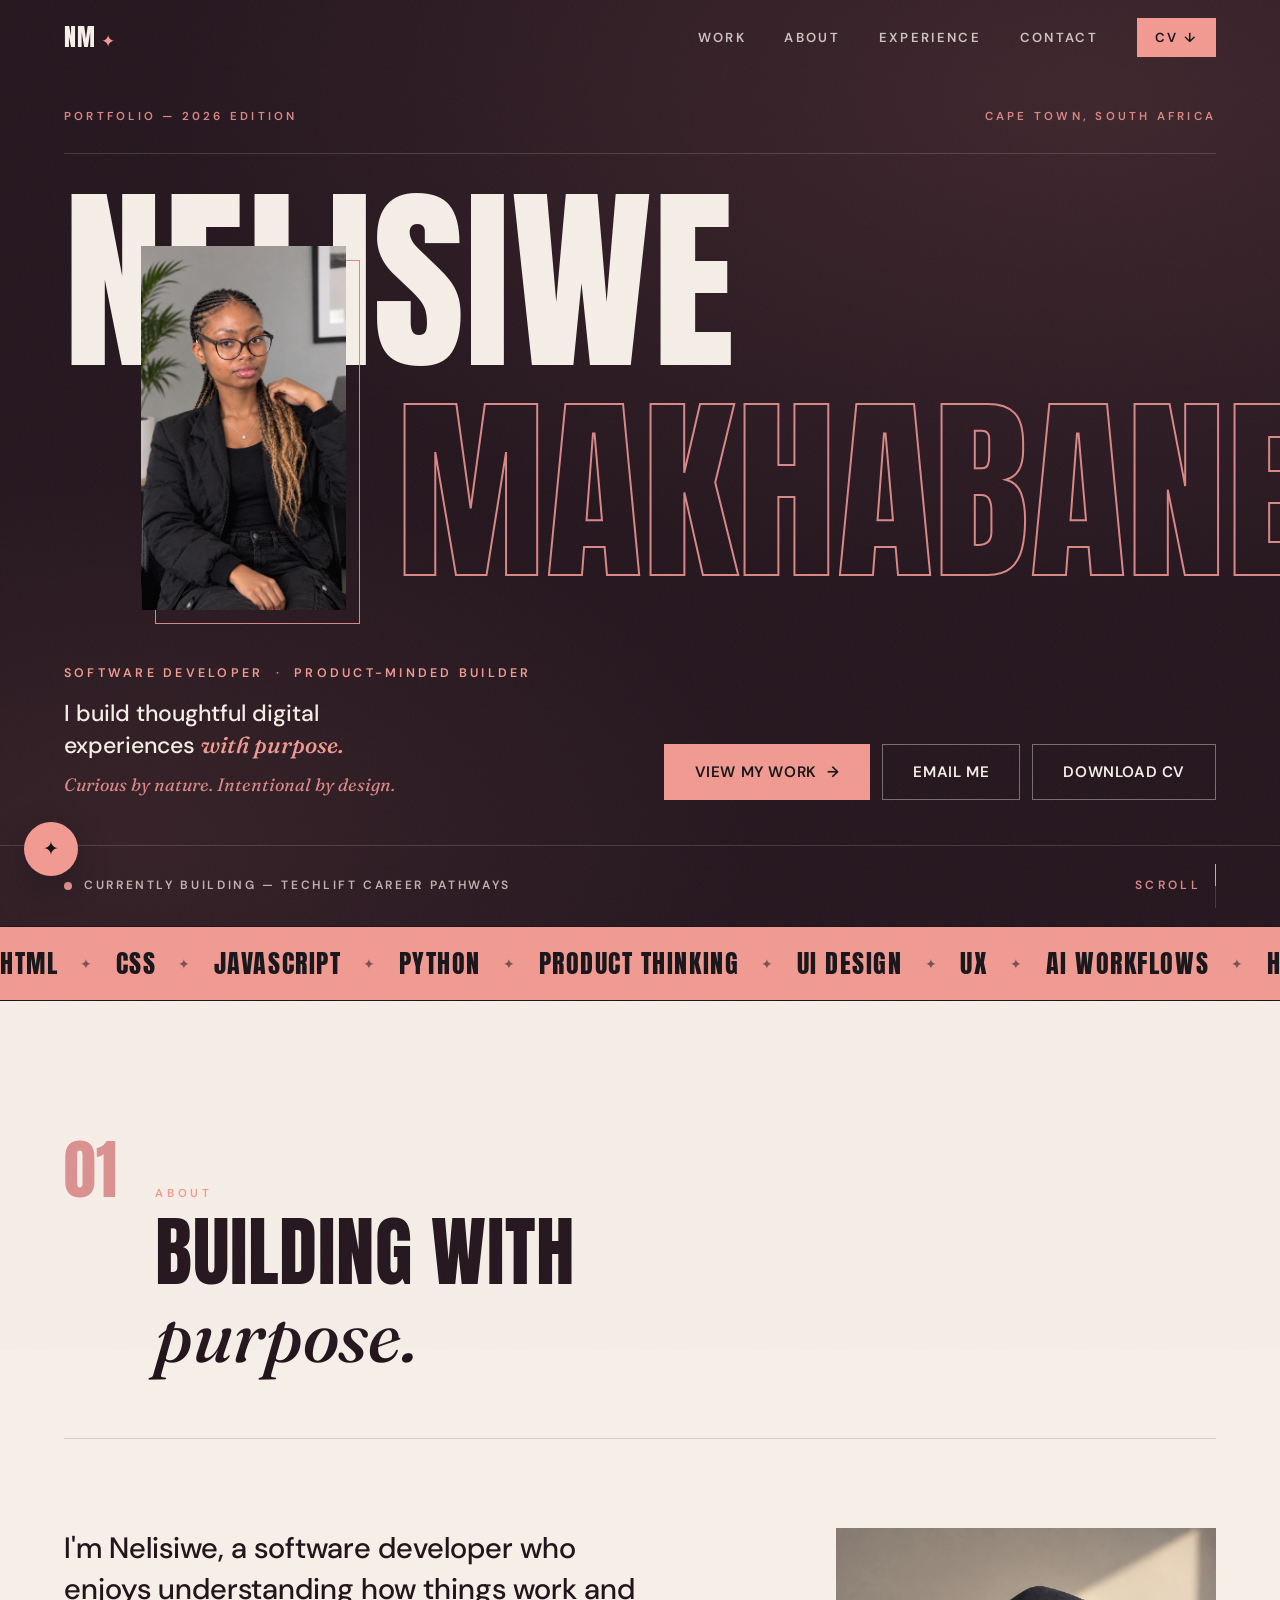
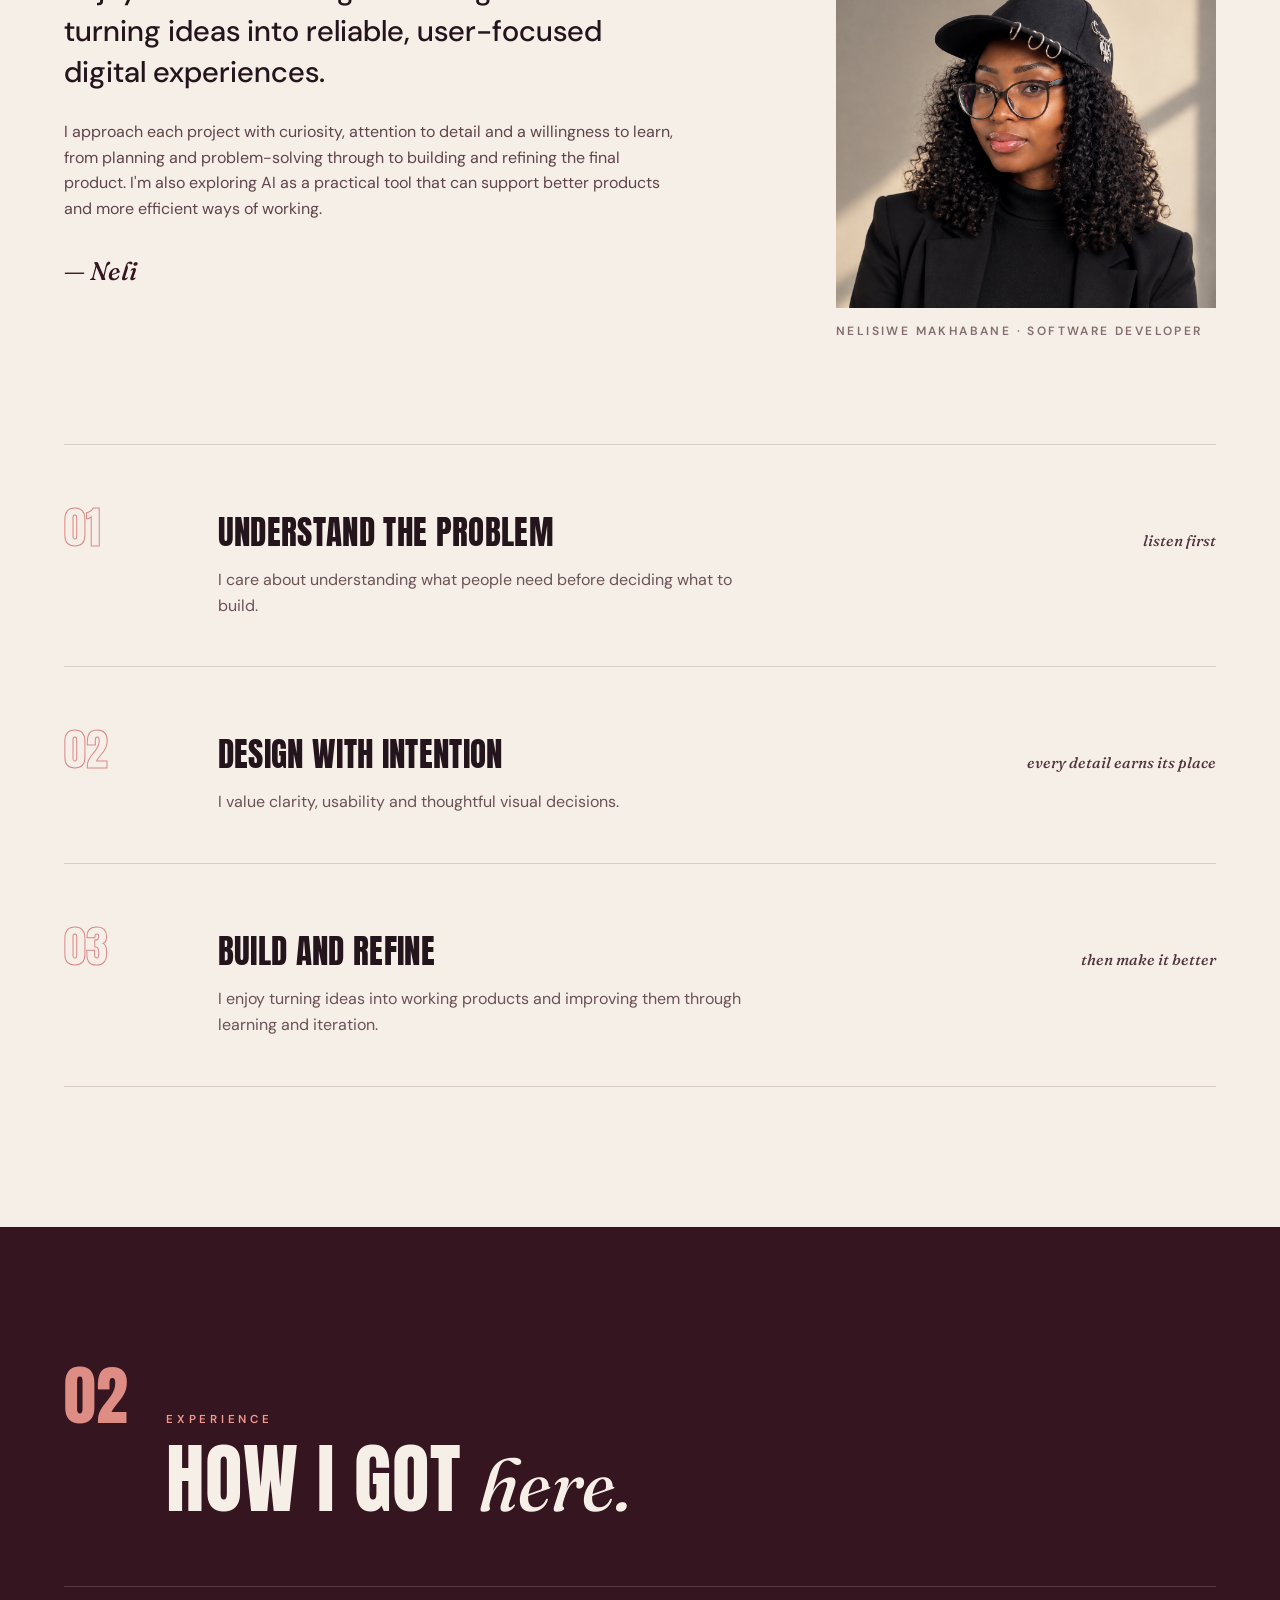
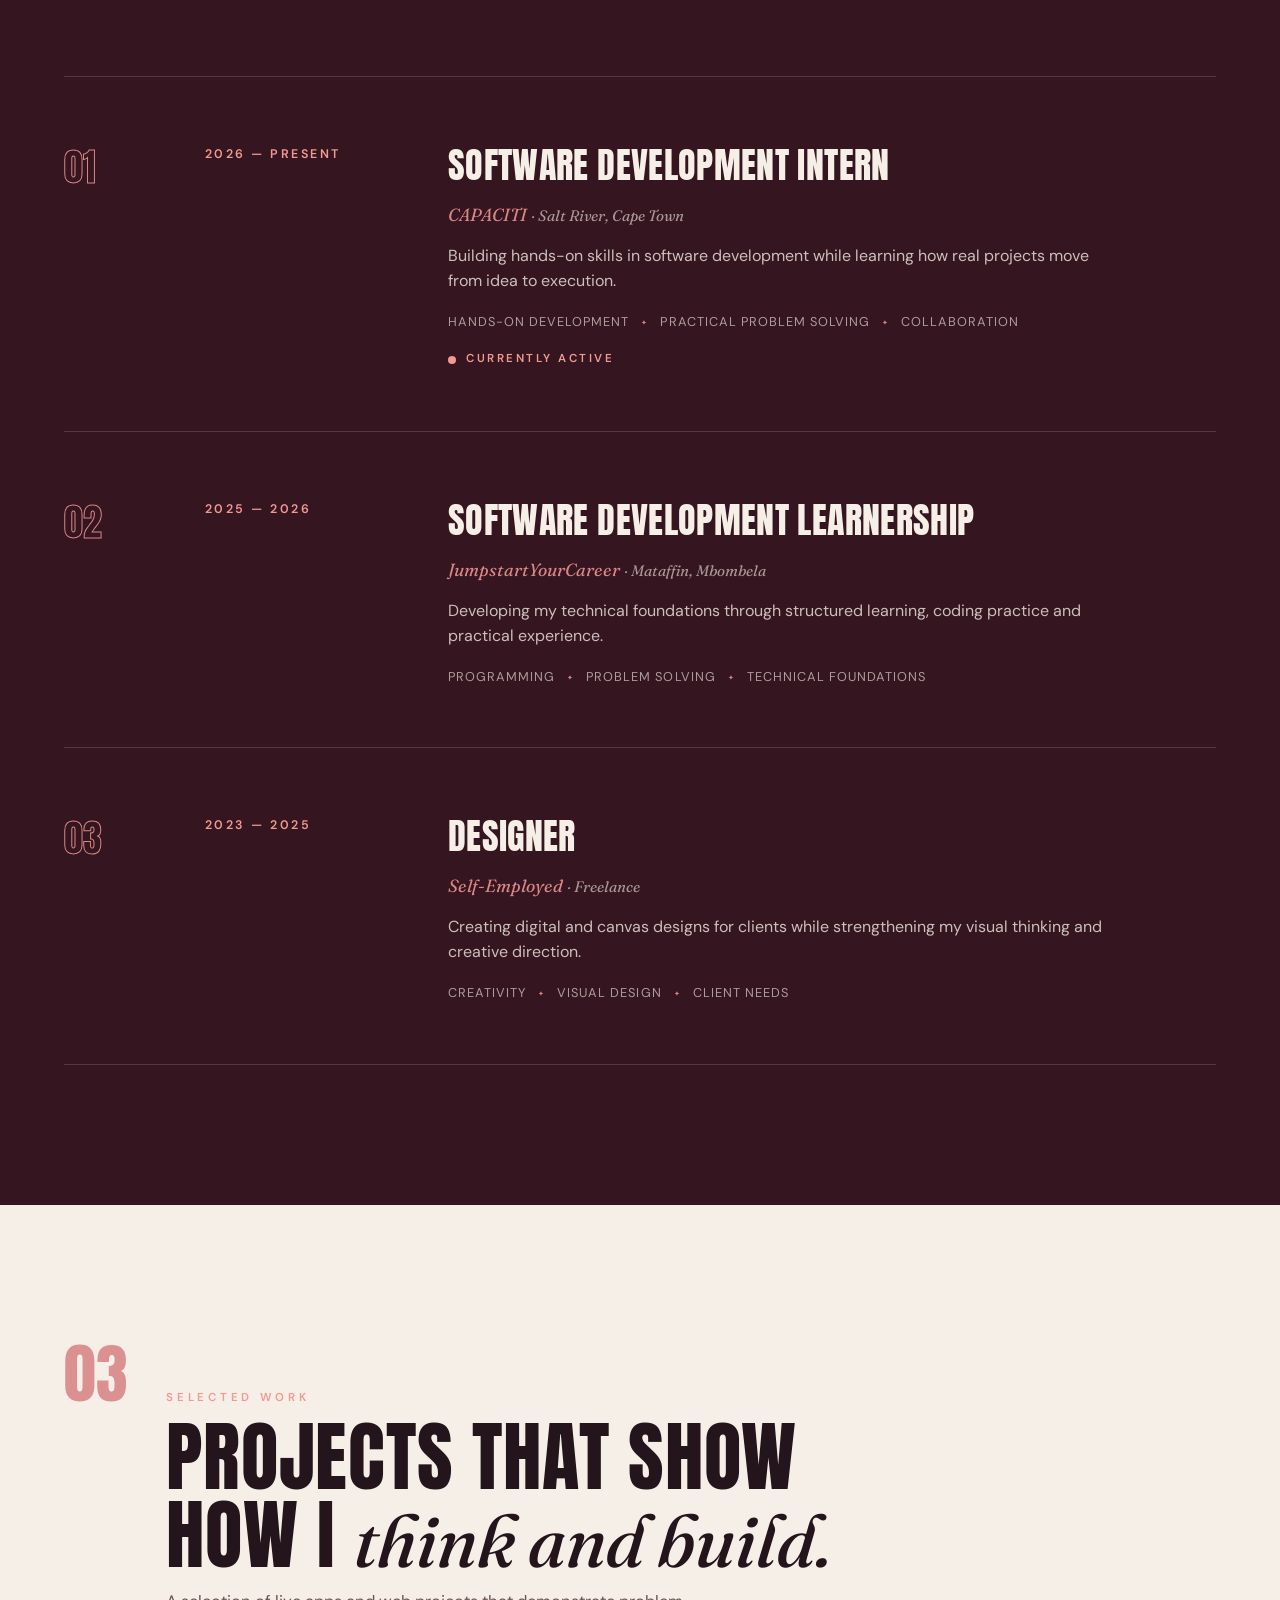
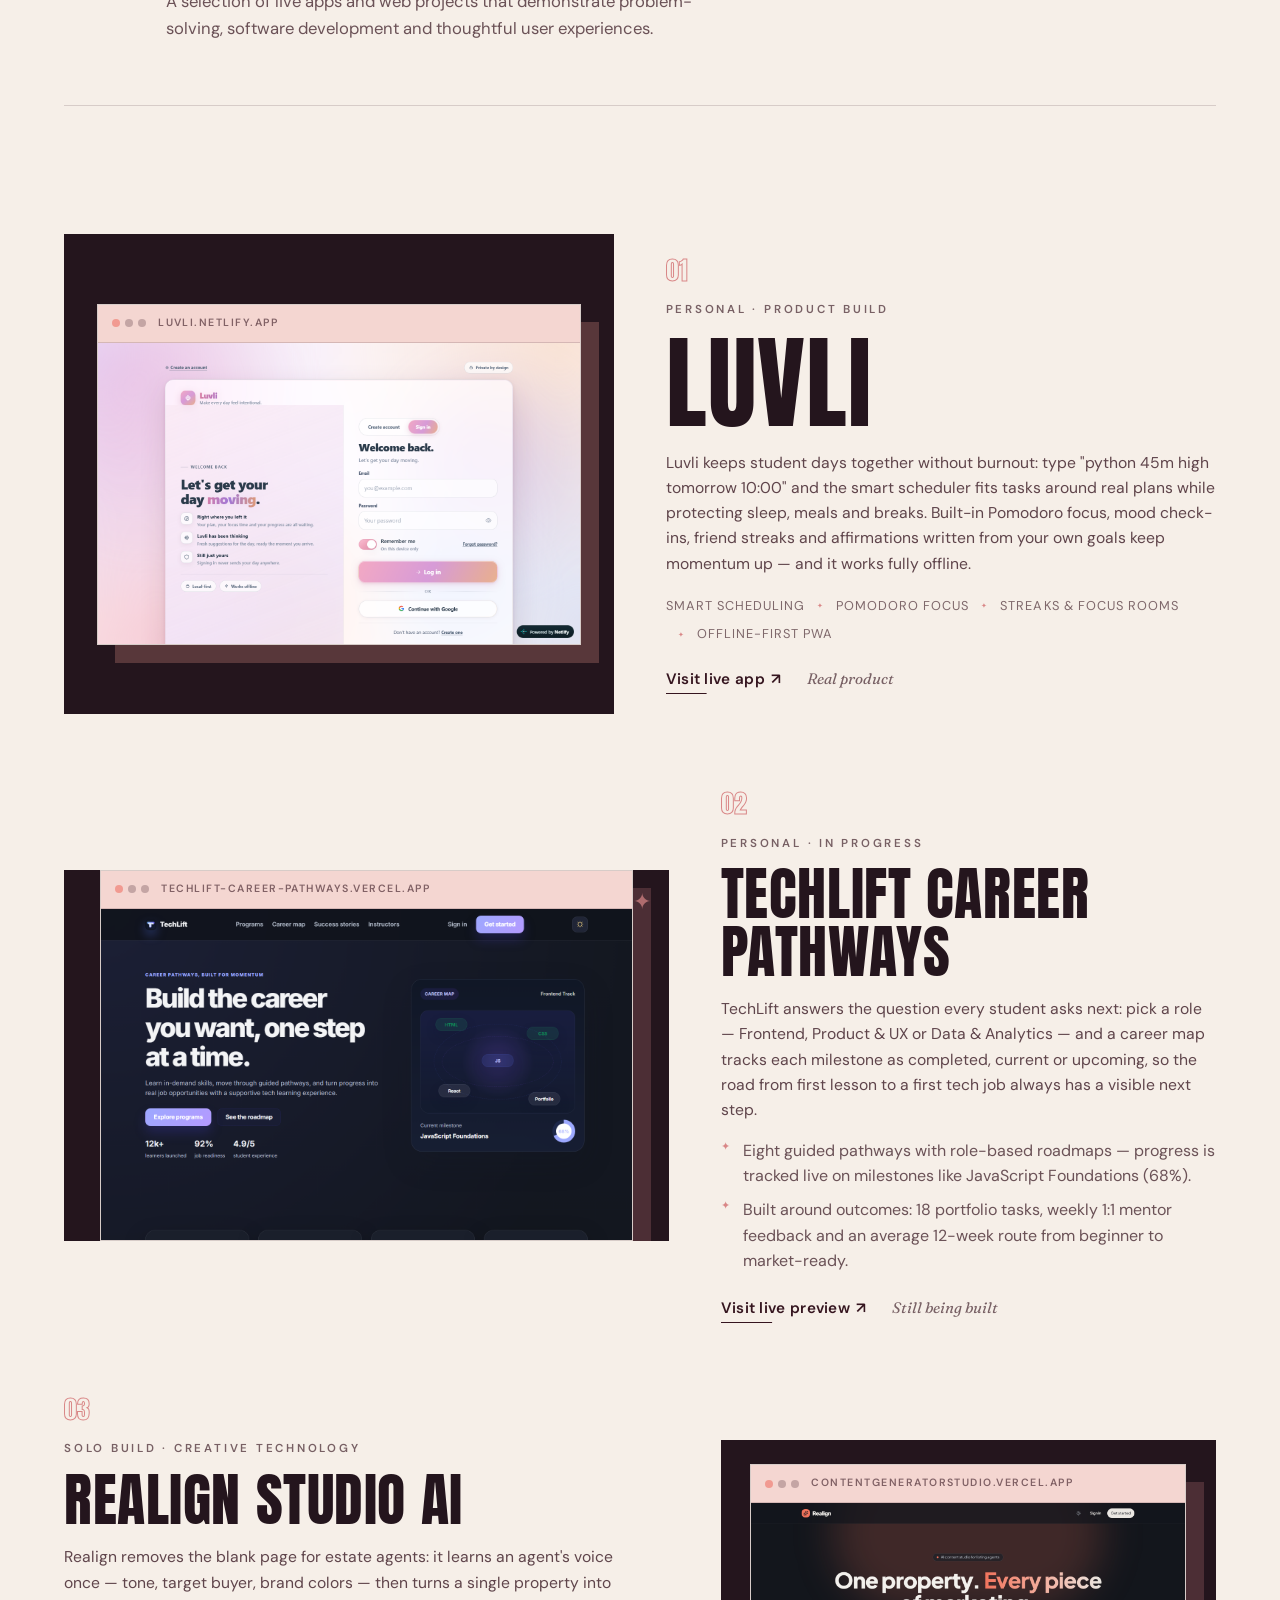
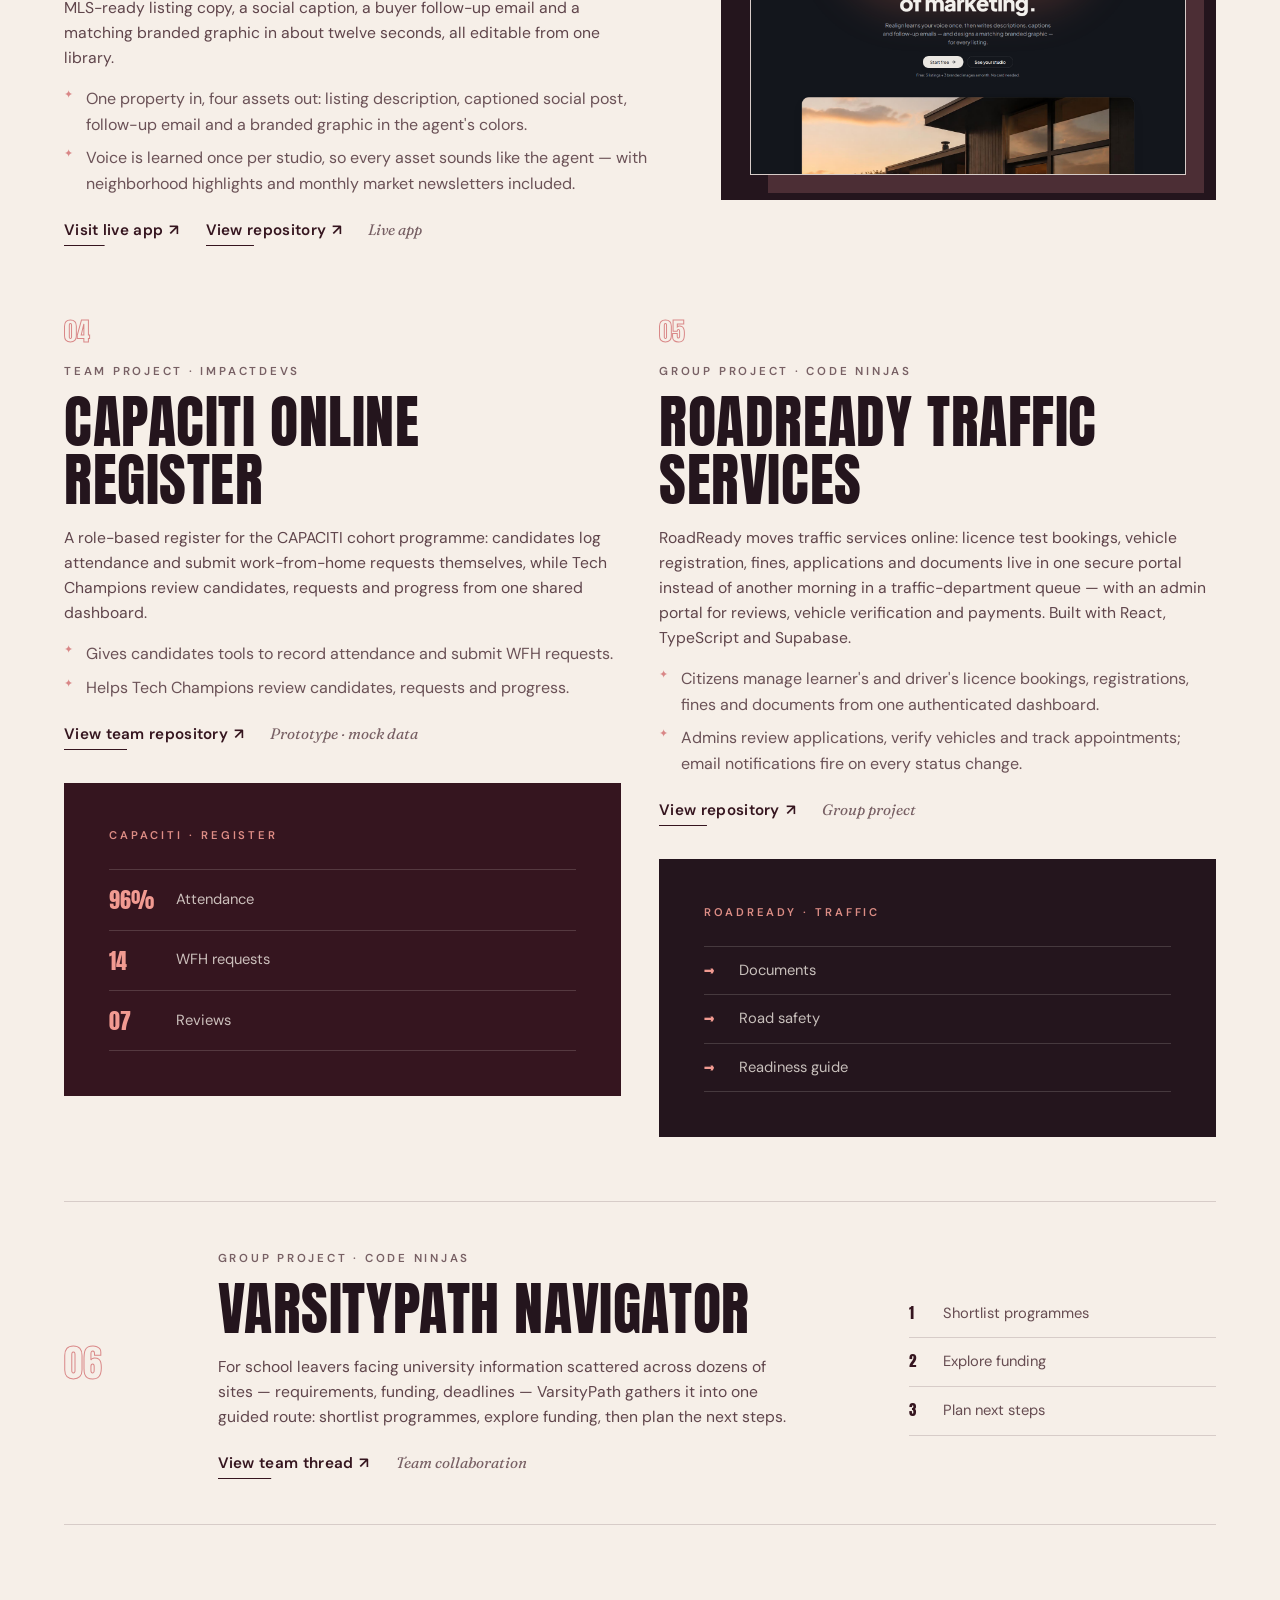
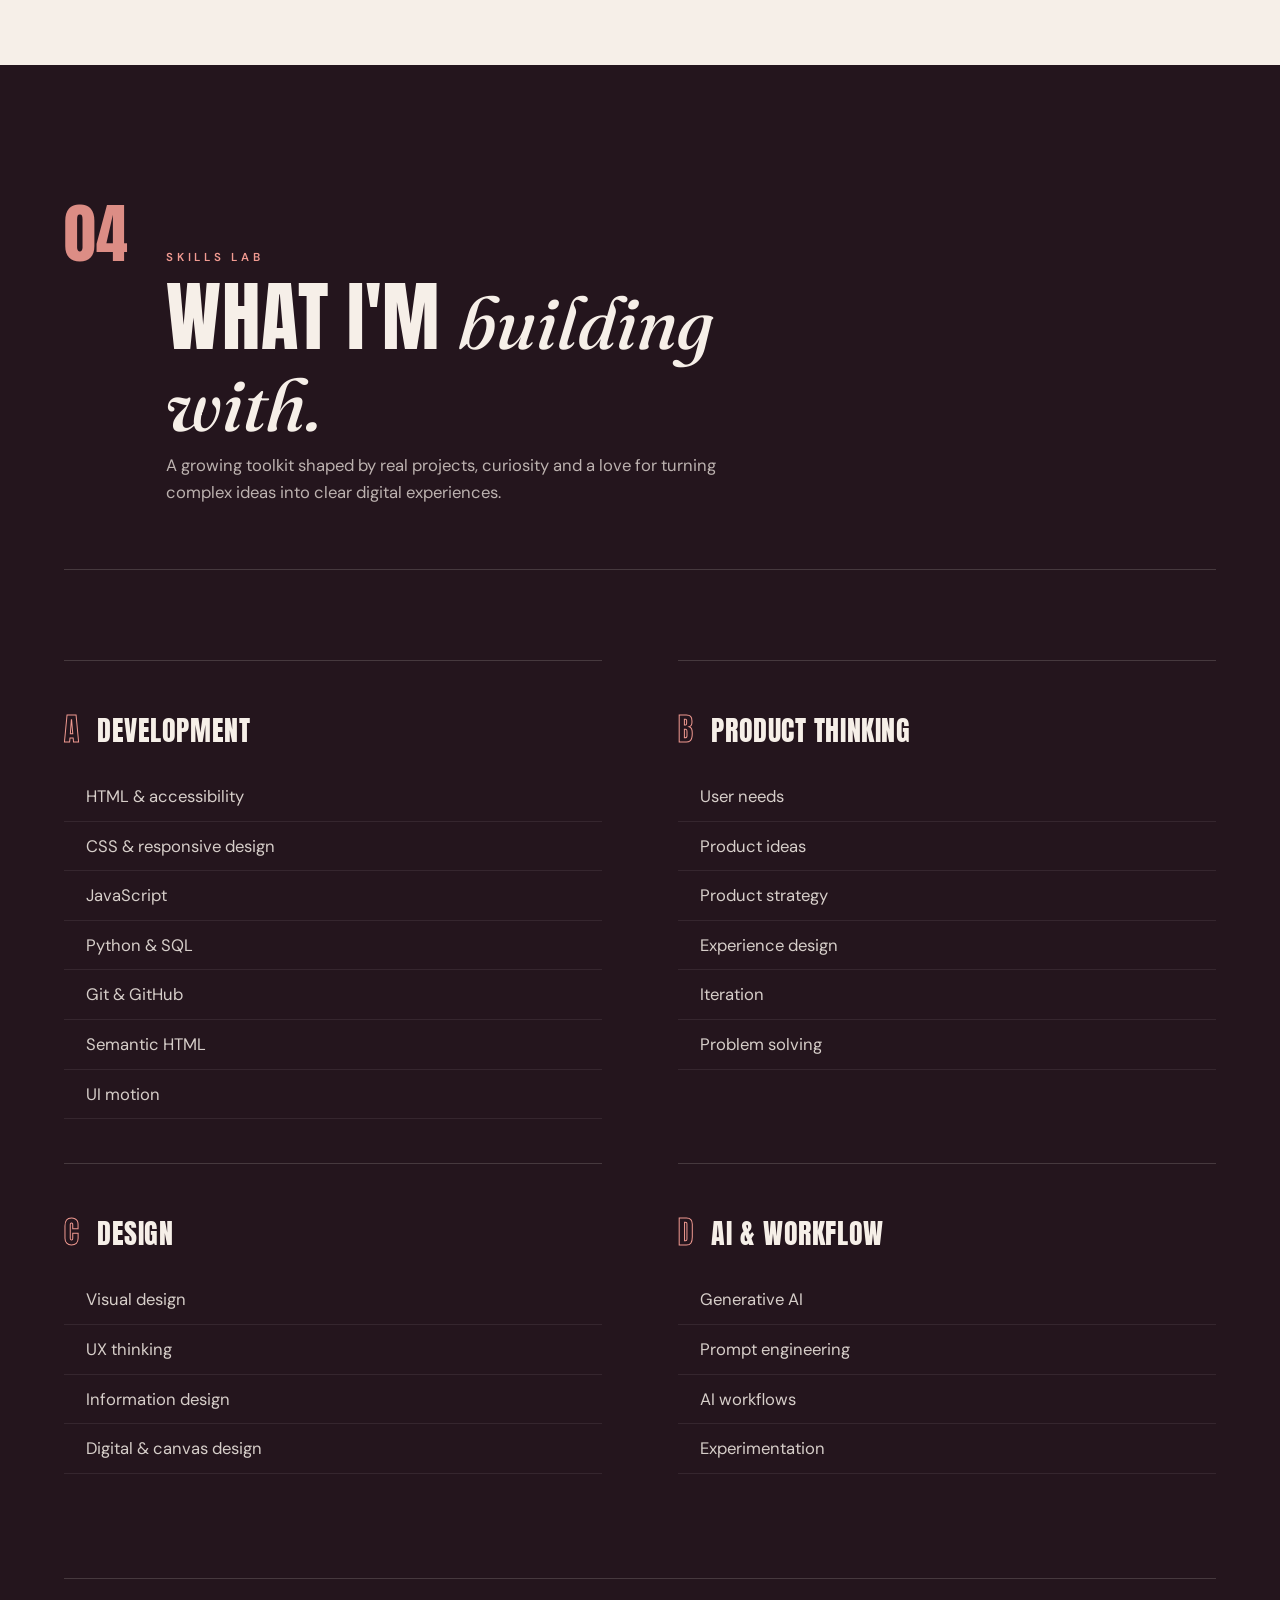
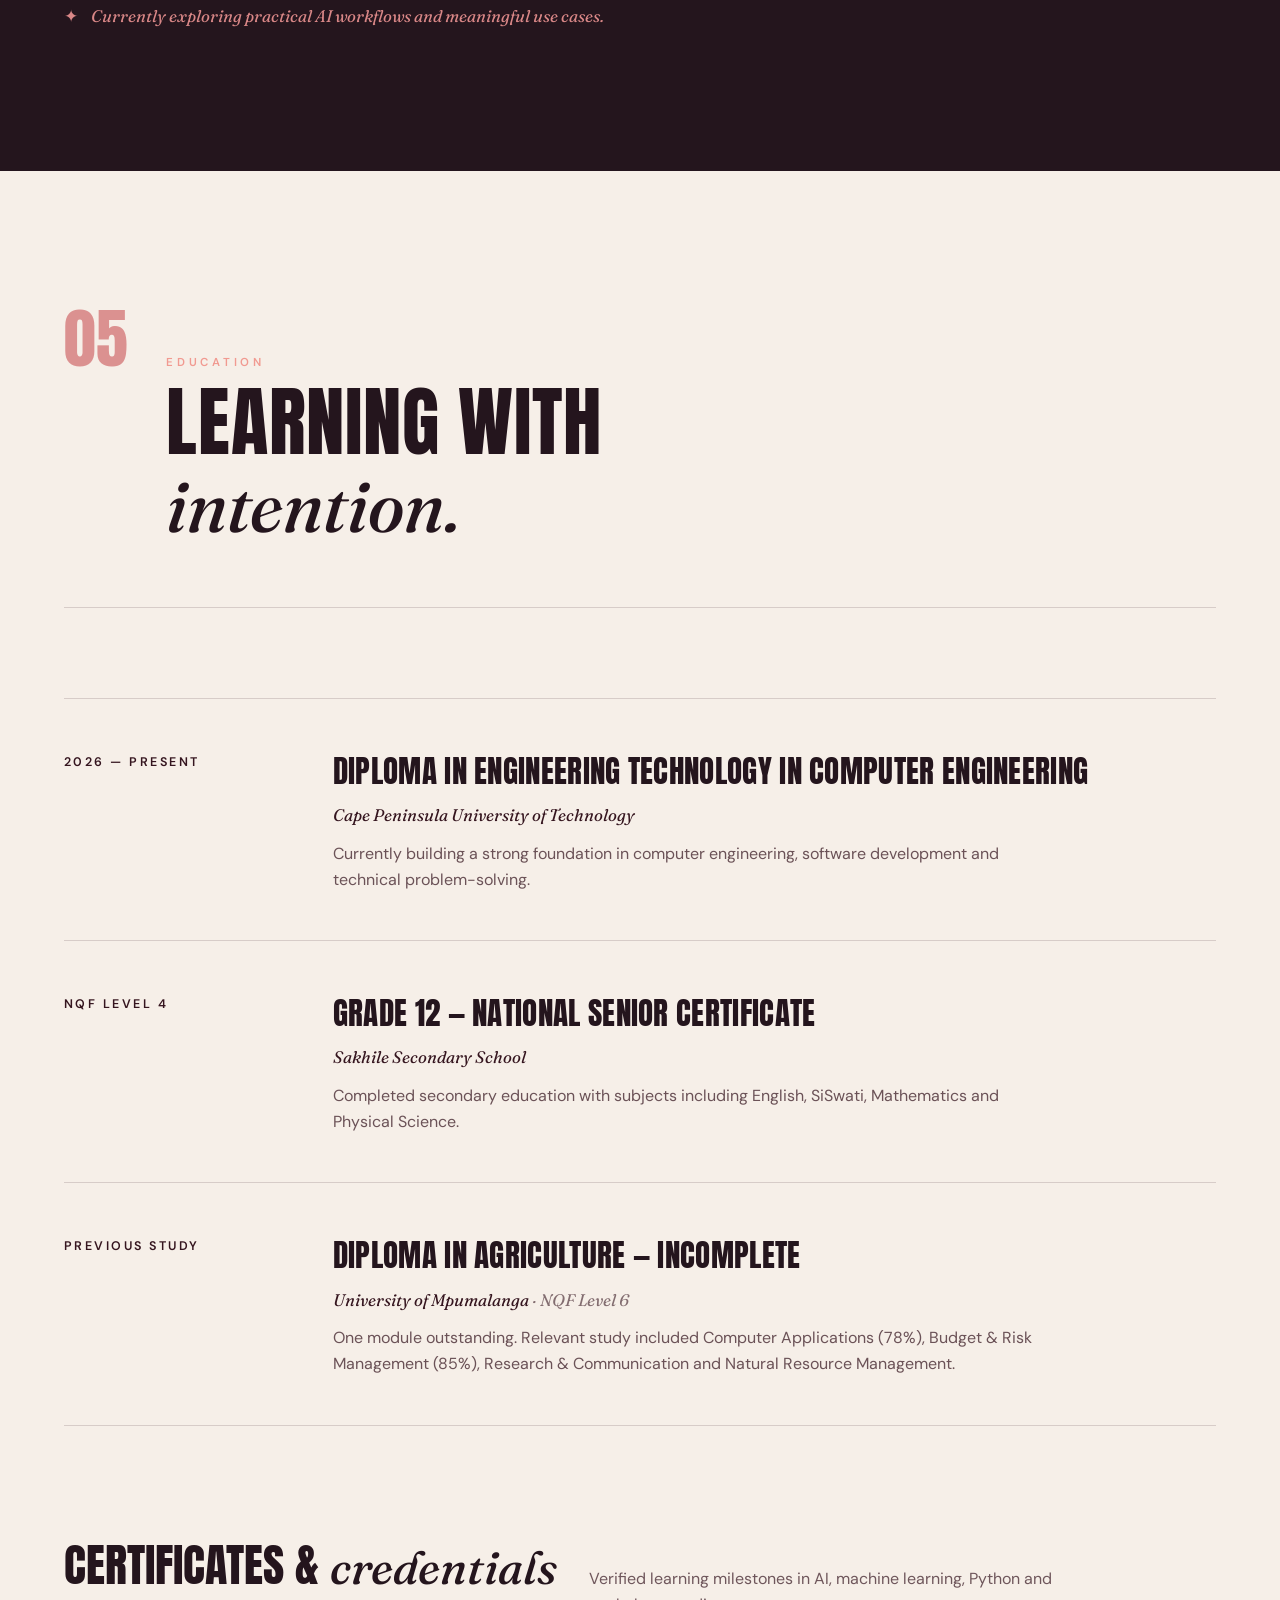
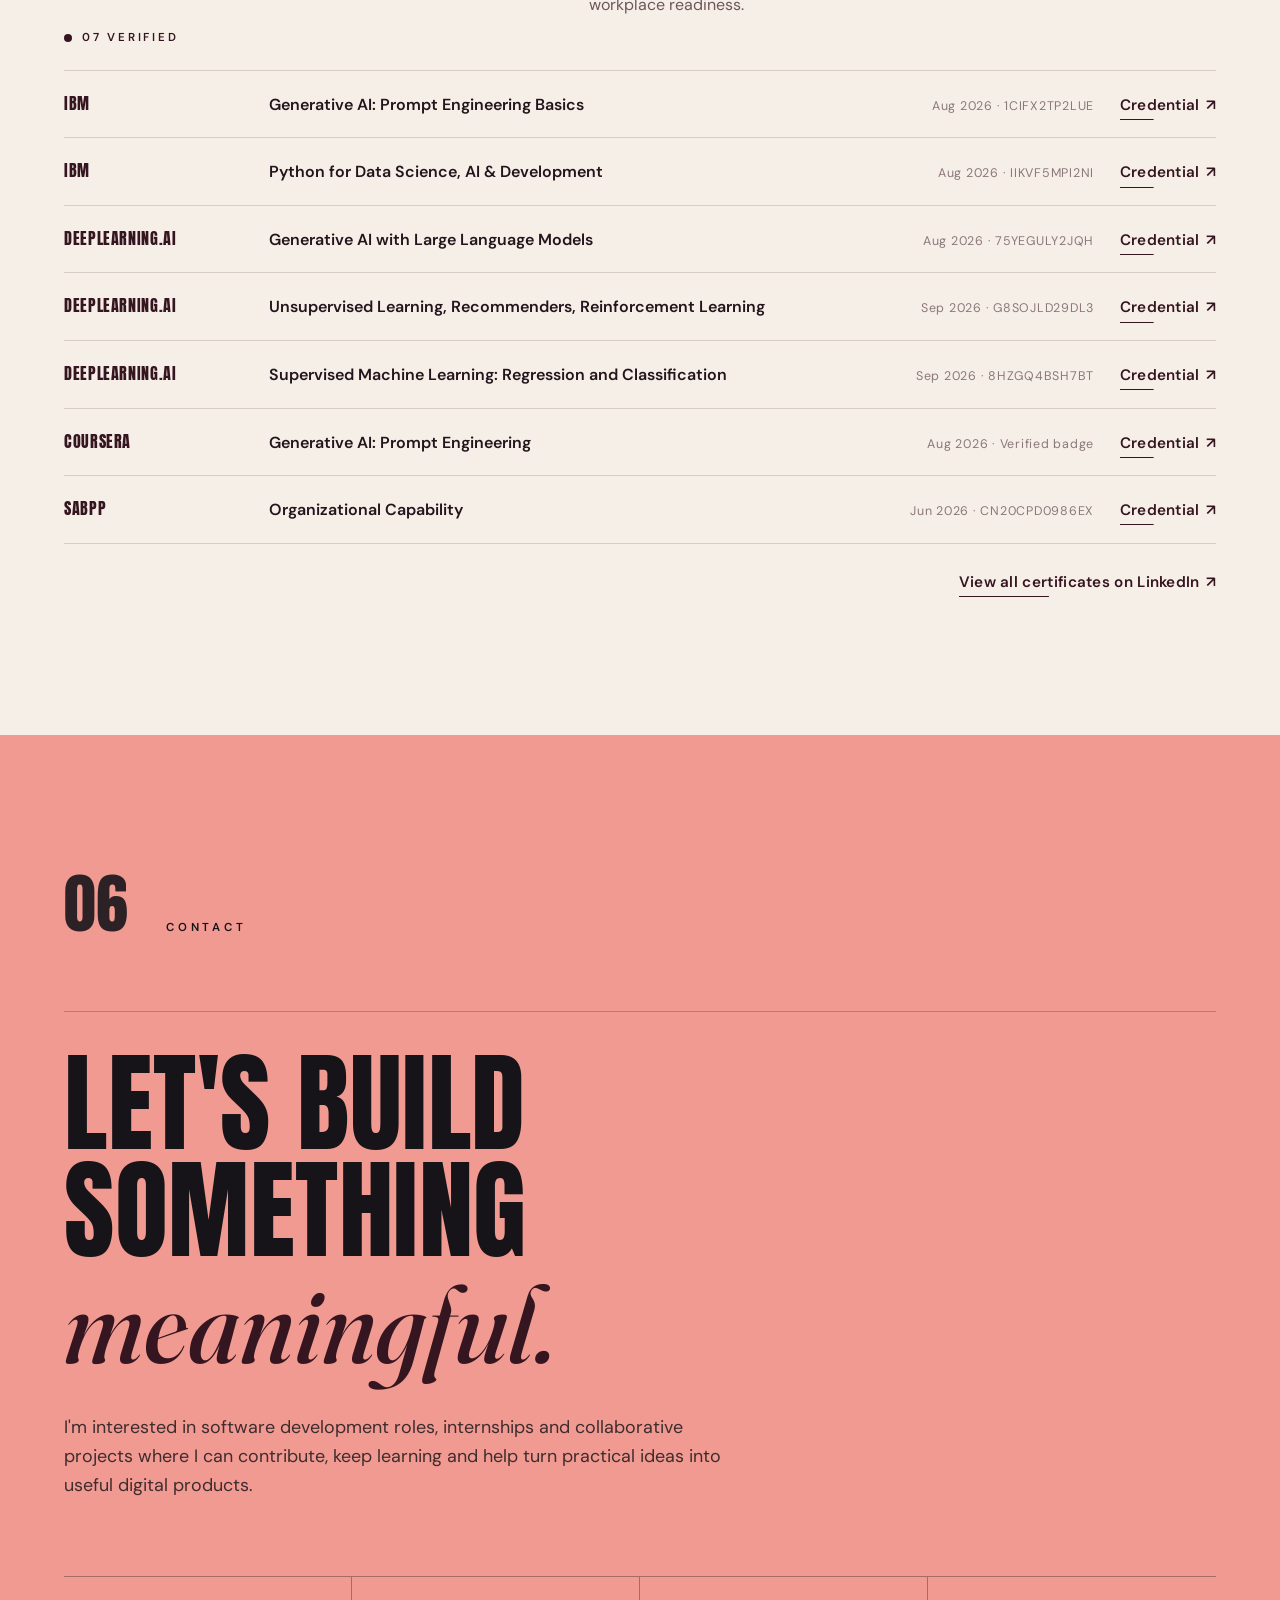
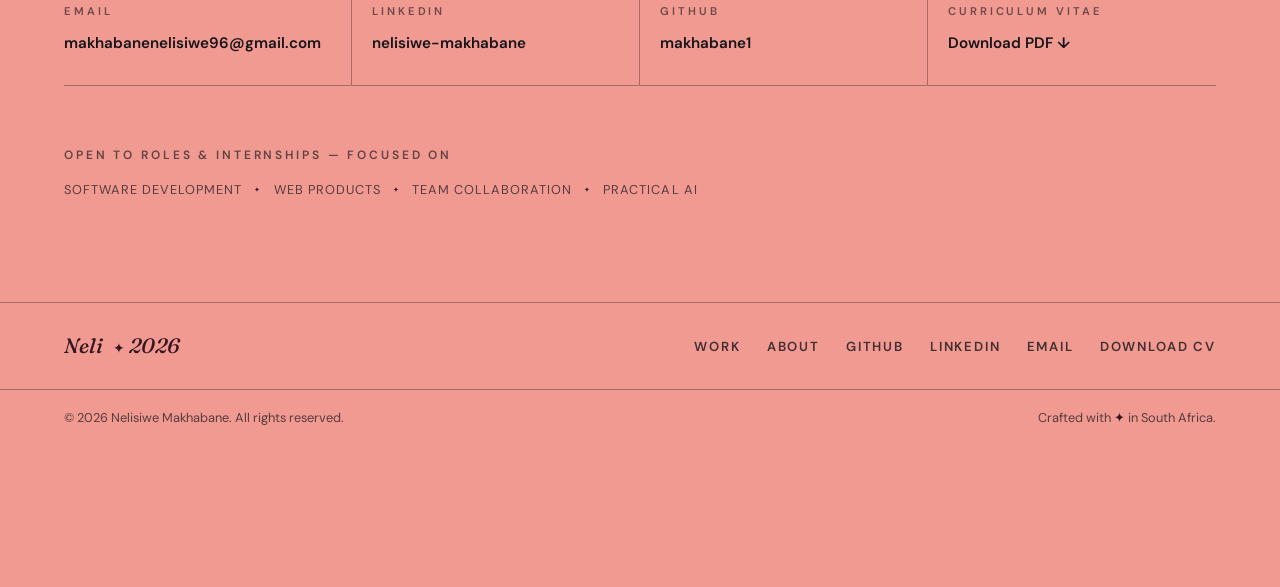
==== commit 42893019: "Describe projects by their real problem and solution" ====
--- a/index.html
+++ b/index.html
@@ -204,7 +204,7 @@
           <span class="section-no" aria-hidden="true">03</span>
           <span class="kicker">Selected work</span>
           <h2 class="section-title">Projects that show how I <em class="accent-italic">think and build.</em></h2>
-          <p class="section-sub">A selection of product concepts and web projects that demonstrate problem-solving, software development and thoughtful user experiences.</p>
+          <p class="section-sub">A selection of live apps and web projects that demonstrate problem-solving, software development and thoughtful user experiences.</p>
         </header>
 
         <!-- Featured: Luvli -->
@@ -222,12 +222,12 @@
             <span class="project-no" aria-hidden="true">01</span>
             <span class="project-cat">Personal · Product build</span>
             <h3 class="project-name">Luvli</h3>
-            <p class="project-desc">A productivity-focused concept for planning, daily intention-setting, and keeping personal routines clear without friction.</p>
+            <p class="project-desc">Luvli keeps student days together without burnout: type "python 45m high tomorrow 10:00" and the smart scheduler fits tasks around real plans while protecting sleep, meals and breaks. Built-in Pomodoro focus, mood check-ins, friend streaks and affirmations written from your own goals keep momentum up — and it works fully offline.</p>
             <ul class="tag-list" aria-label="Project themes">
-              <li>Product design</li>
-              <li>Productivity</li>
-              <li>Planning</li>
-              <li>UX writing</li>
+              <li>Smart scheduling</li>
+              <li>Pomodoro focus</li>
+              <li>Streaks &amp; focus rooms</li>
+              <li>Offline-first PWA</li>
             </ul>
             <div class="project-links">
               <a class="link-arrow" href="https://luvli.netlify.app" target="_blank" rel="noreferrer">Visit live app <span aria-hidden="true">↗</span></a>
@@ -251,10 +251,10 @@
               <span class="project-no" aria-hidden="true">02</span>
               <span class="project-cat">Personal · In progress</span>
               <h3 class="project-name">TechLift Career Pathways</h3>
-              <p class="project-desc">A career-pathway platform concept focused on helping students and young professionals discover learning routes, opportunities and next steps with more clarity.</p>
+              <p class="project-desc">TechLift answers the question every student asks next: pick a role — Frontend, Product &amp; UX or Data &amp; Analytics — and a career map tracks each milestone as completed, current or upcoming, so the road from first lesson to a first tech job always has a visible next step.</p>
               <ul class="project-points">
-                <li>Supports career exploration through structured pathways and guidance.</li>
-                <li>Helps users connect skills, opportunities and learning progress.</li>
+                <li>Eight guided pathways with role-based roadmaps — progress is tracked live on milestones like JavaScript Foundations (68%).</li>
+                <li>Built around outcomes: 18 portfolio tasks, weekly 1:1 mentor feedback and an average 12-week route from beginner to market-ready.</li>
               </ul>
               <div class="project-links">
                 <a class="link-arrow" href="https://techlift-career-pathways.vercel.app/" target="_blank" rel="noreferrer">Visit live preview <span aria-hidden="true">↗</span></a>
@@ -269,15 +269,15 @@
               <span class="project-no" aria-hidden="true">03</span>
               <span class="project-cat">Solo build · Creative technology</span>
               <h3 class="project-name">Realign Studio AI</h3>
-              <p class="project-desc">A creative technology concept exploring how AI-supported tools can help people organise ideas and move from inspiration to meaningful work.</p>
+              <p class="project-desc">Realign removes the blank page for estate agents: it learns an agent's voice once — tone, target buyer, brand colors — then turns a single property into MLS-ready listing copy, a social caption, a buyer follow-up email and a matching branded graphic in about twelve seconds, all editable from one library.</p>
               <ul class="project-points">
-                <li>Helps turn scattered thoughts into a usable creative workflow.</li>
-                <li>Frames AI as a support tool for focus, clarity and momentum.</li>
+                <li>One property in, four assets out: listing description, captioned social post, follow-up email and a branded graphic in the agent's colors.</li>
+                <li>Voice is learned once per studio, so every asset sounds like the agent — with neighborhood highlights and monthly market newsletters included.</li>
               </ul>
               <div class="project-links">
-                <a class="link-arrow" href="https://contentgeneratorstudio.vercel.app/" target="_blank" rel="noreferrer">Visit live concept <span aria-hidden="true">↗</span></a>
+                <a class="link-arrow" href="https://contentgeneratorstudio.vercel.app/" target="_blank" rel="noreferrer">Visit live app <span aria-hidden="true">↗</span></a>
                 <a class="link-arrow" href="https://github.com/makhabane1/realign-studio-ai" target="_blank" rel="noreferrer">View repository <span aria-hidden="true">↗</span></a>
-                <span class="project-note">Live concept</span>
+                <span class="project-note">Live app</span>
               </div>
             </div>
             <div class="project-visual project-visual--realign">
@@ -298,7 +298,7 @@
                 <span class="project-no" aria-hidden="true">04</span>
                 <span class="project-cat">Team project · ImpactDevs</span>
                 <h3 class="project-name">CAPACITI Online Register</h3>
-                <p class="project-desc">A role-based web application concept for managing candidate attendance, work-from-home requests, progress reviews and team oversight.</p>
+                <p class="project-desc">A role-based register for the CAPACITI cohort programme: candidates log attendance and submit work-from-home requests themselves, while Tech Champions review candidates, requests and progress from one shared dashboard.</p>
                 <ul class="project-points">
                   <li>Gives candidates tools to record attendance and submit WFH requests.</li>
                   <li>Helps Tech Champions review candidates, requests and progress.</li>
@@ -325,10 +325,10 @@
                 <span class="project-no" aria-hidden="true">05</span>
                 <span class="project-cat">Group project · Code Ninjas</span>
                 <h3 class="project-name">RoadReady Traffic Services</h3>
-                <p class="project-desc">A public-service experience designed to make road-readiness information easier to find, understand and act on. Built as a group project with my Code Ninjas team.</p>
+                <p class="project-desc">RoadReady moves traffic services online: licence test bookings, vehicle registration, fines, applications and documents live in one secure portal instead of another morning in a traffic-department queue — with an admin portal for reviews, vehicle verification and payments. Built with React, TypeScript and Supabase.</p>
                 <ul class="project-points">
-                  <li>Clarifies road-readiness information in a simple, helpful format.</li>
-                  <li>Turns dense service information into a clearer public experience.</li>
+                  <li>Citizens manage learner's and driver's licence bookings, registrations, fines and documents from one authenticated dashboard.</li>
+                  <li>Admins review applications, verify vehicles and track appointments; email notifications fire on every status change.</li>
                 </ul>
                 <div class="project-links">
                   <a class="link-arrow" href="https://github.com/Siyamthanda101/RoadReady-Traffic-Services" target="_blank" rel="noreferrer">View repository <span aria-hidden="true">↗</span></a>
@@ -354,7 +354,7 @@
             <div class="project-row-main">
               <span class="project-cat">Group project · Code Ninjas</span>
               <h3 class="project-name">VarsityPath Navigator</h3>
-              <p class="project-desc">A student-focused navigator designed to make university pathways, opportunities and next steps easier to explore with confidence.</p>
+              <p class="project-desc">For school leavers facing university information scattered across dozens of sites — requirements, funding, deadlines — VarsityPath gathers it into one guided route: shortlist programmes, explore funding, then plan the next steps.</p>
               <div class="project-links">
                 <a class="link-arrow" href="https://teams.microsoft.com/l/message/19:3Fq_avhUho0HltLHdnevNx51va1eDhFff9gCPlE1SxI1@thread.tacv2/1791881963843?tenantId=a3f14f21-237f-4028-b978-425eb768a716&amp;groupId=e2119095-aa91-451d-9931-c2a360ca7f14&amp;parentMessageId=1791881963843&amp;teamName=Demand%20Academy%201%20CPT%20Aug%202026&amp;channelName=Code%20Ninjas&amp;createdTime=1791881963843&amp;ngc=true" target="_blank" rel="noreferrer">View team thread <span aria-hidden="true">↗</span></a>
                 <span class="project-note">Team collaboration</span>
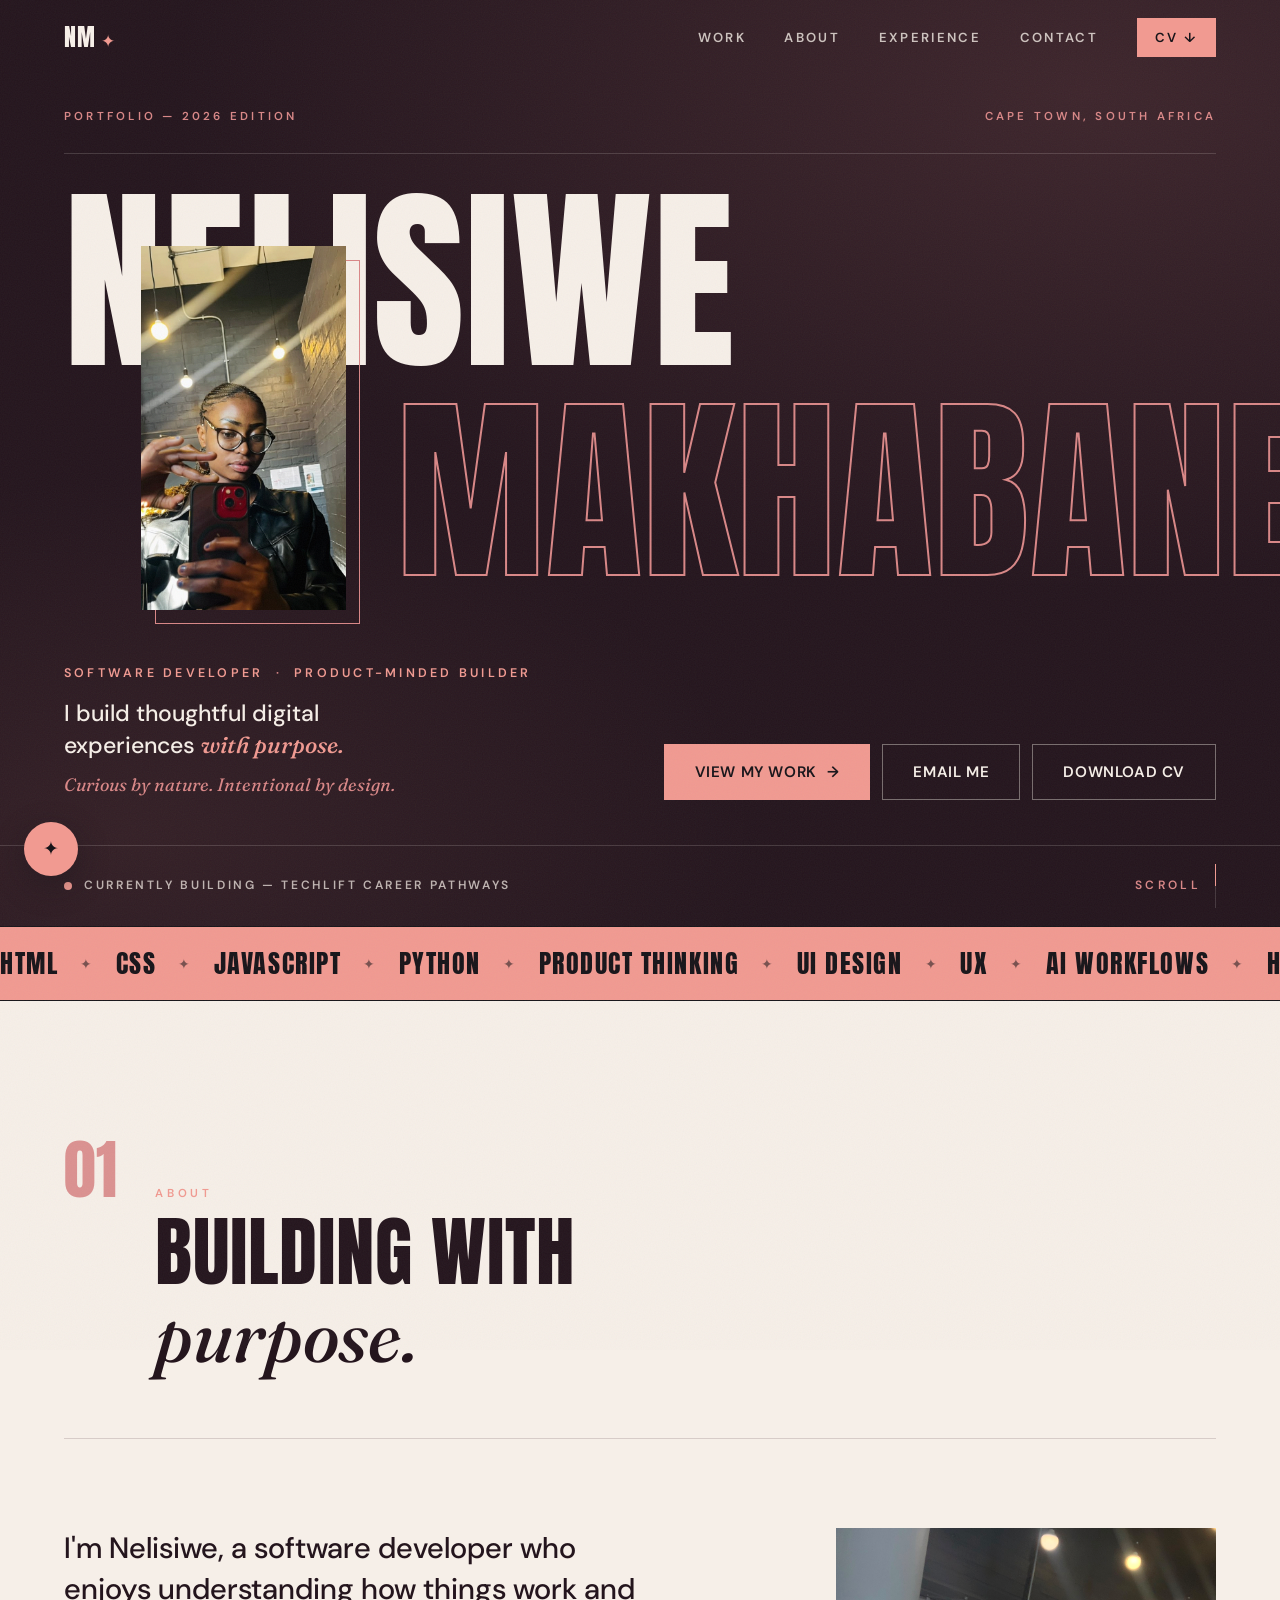
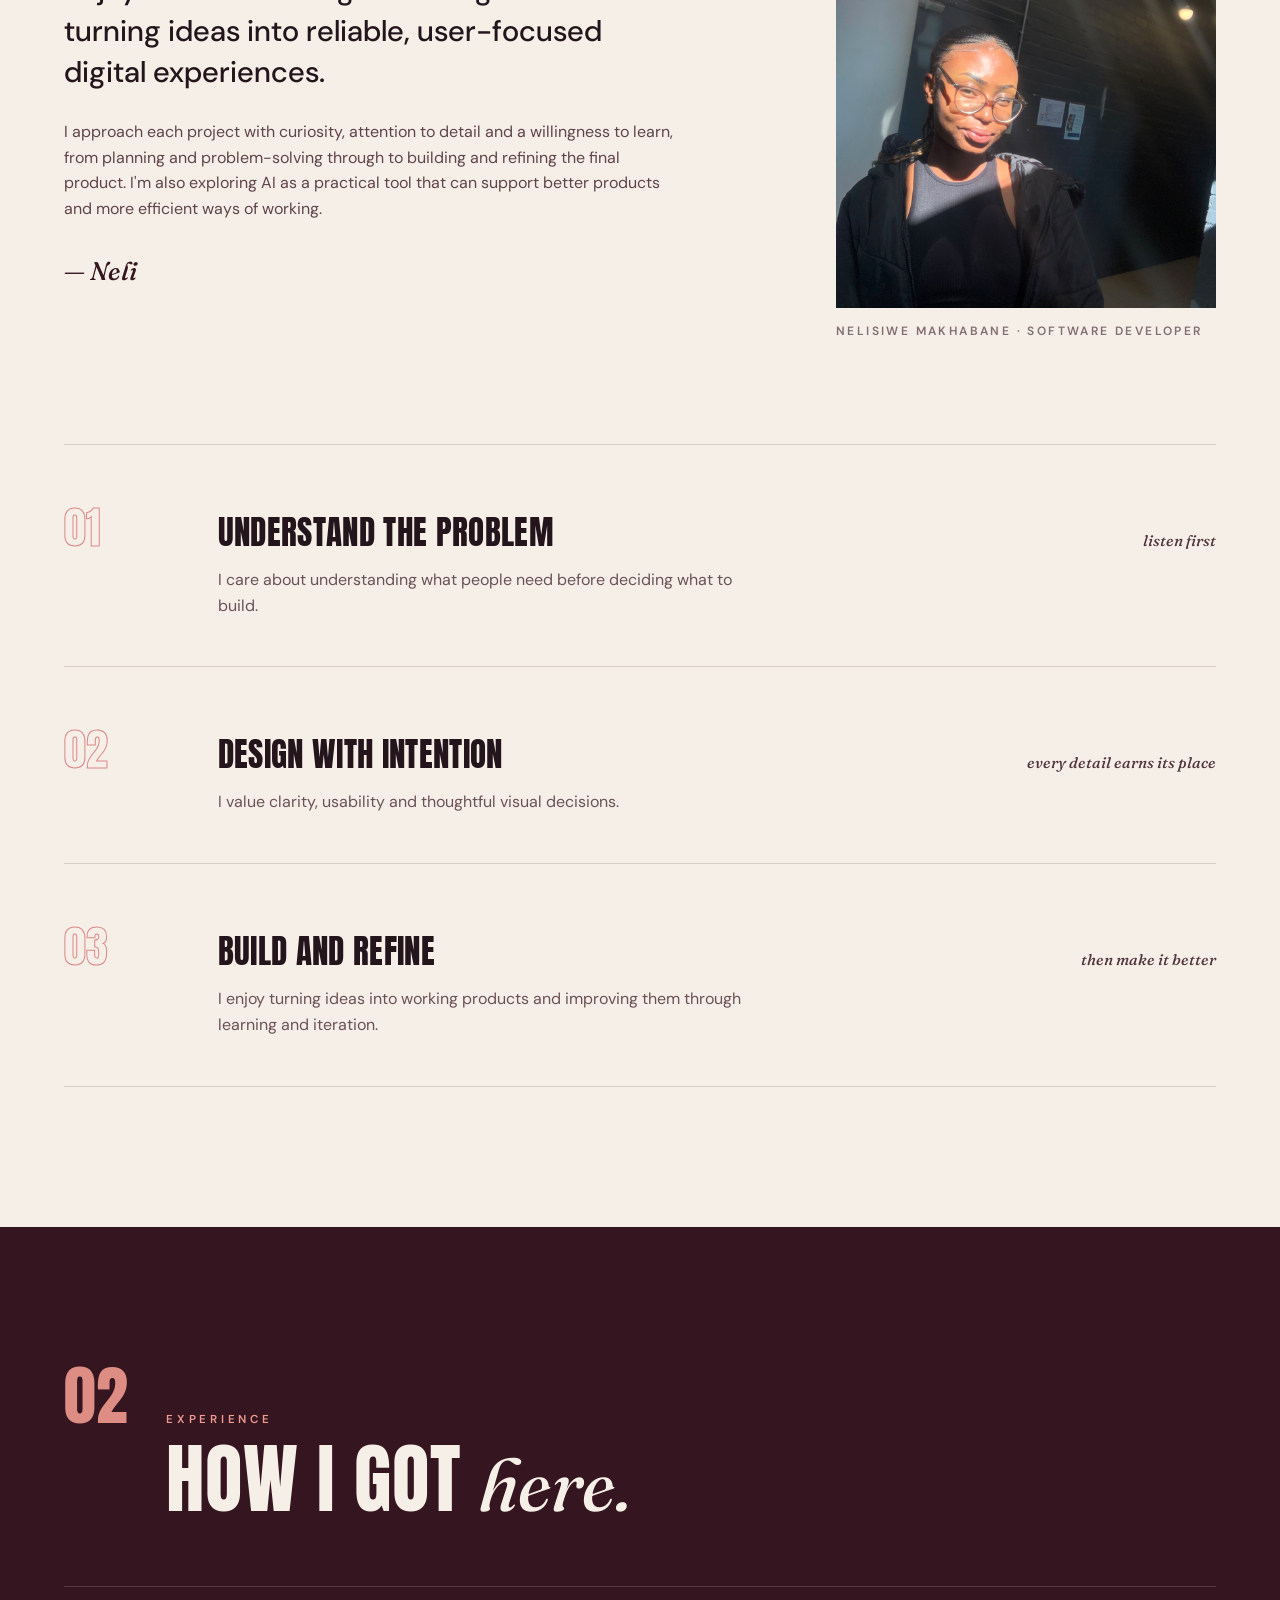
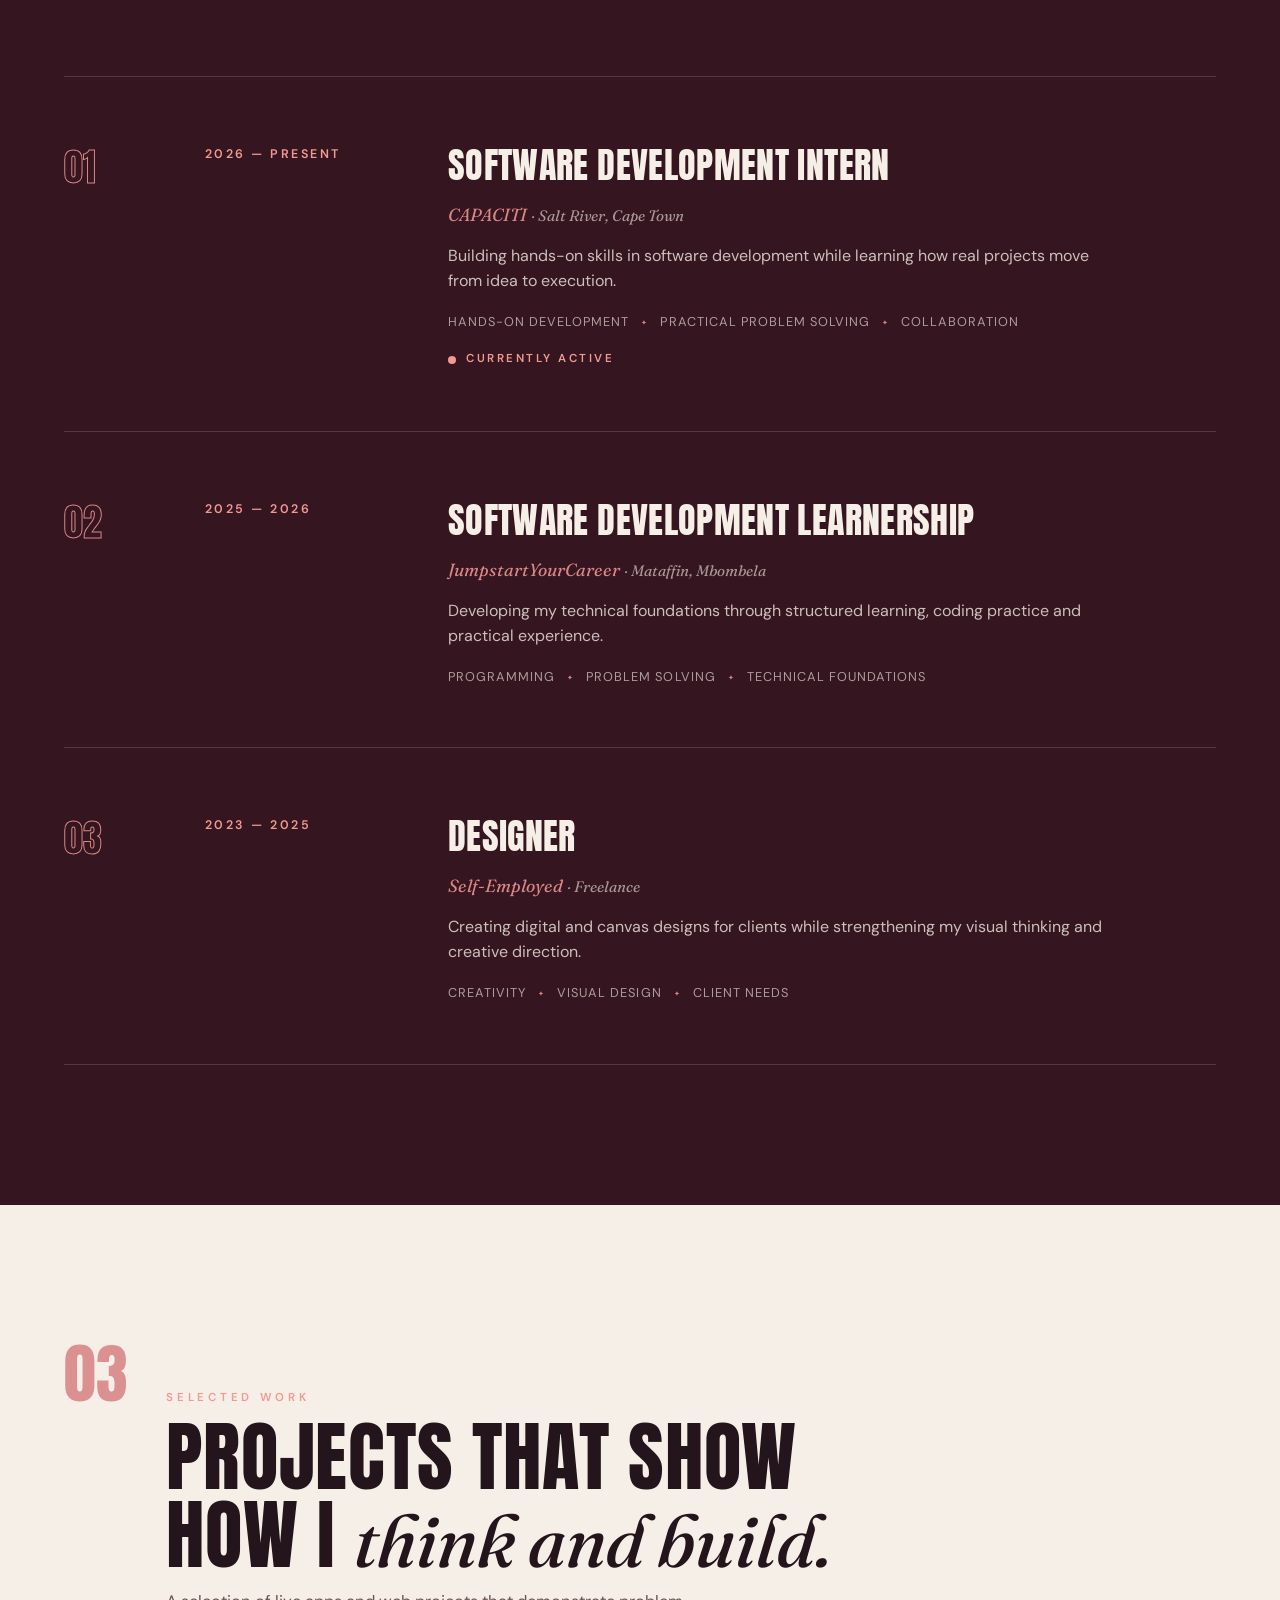
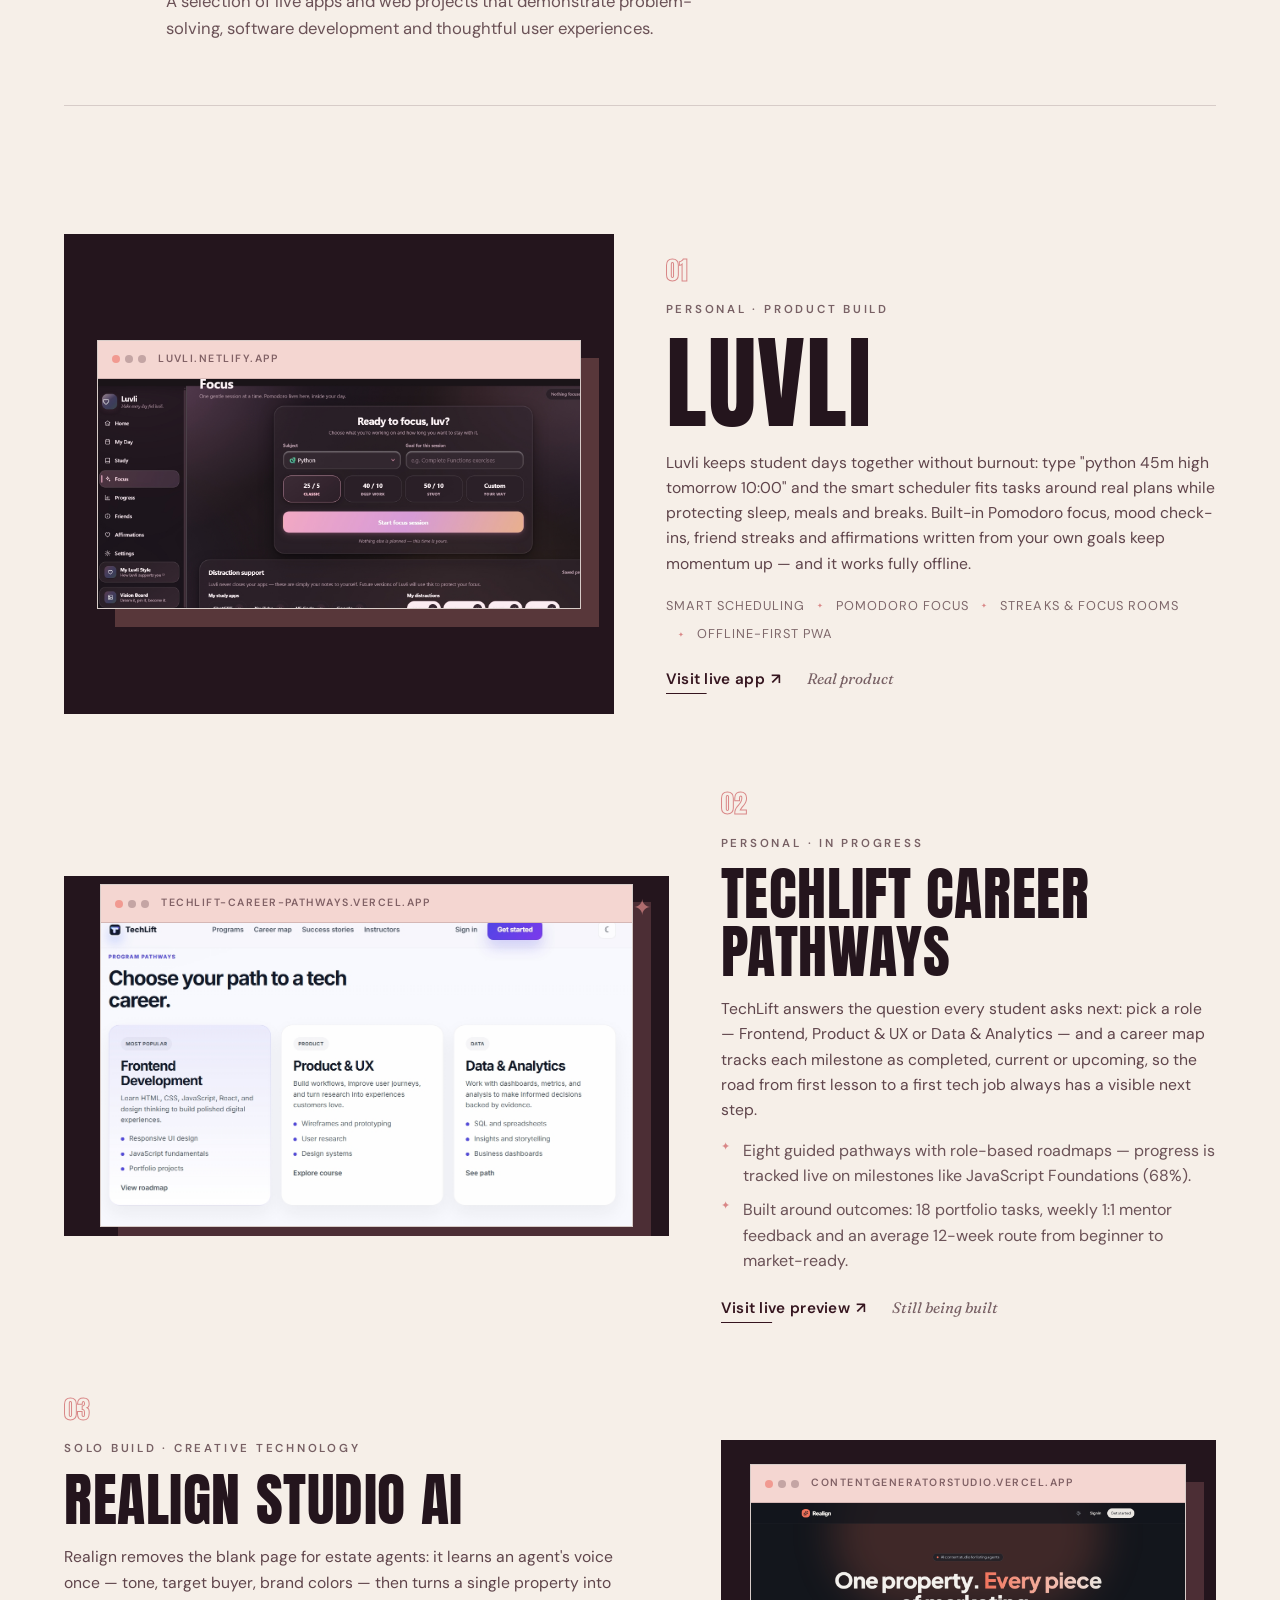
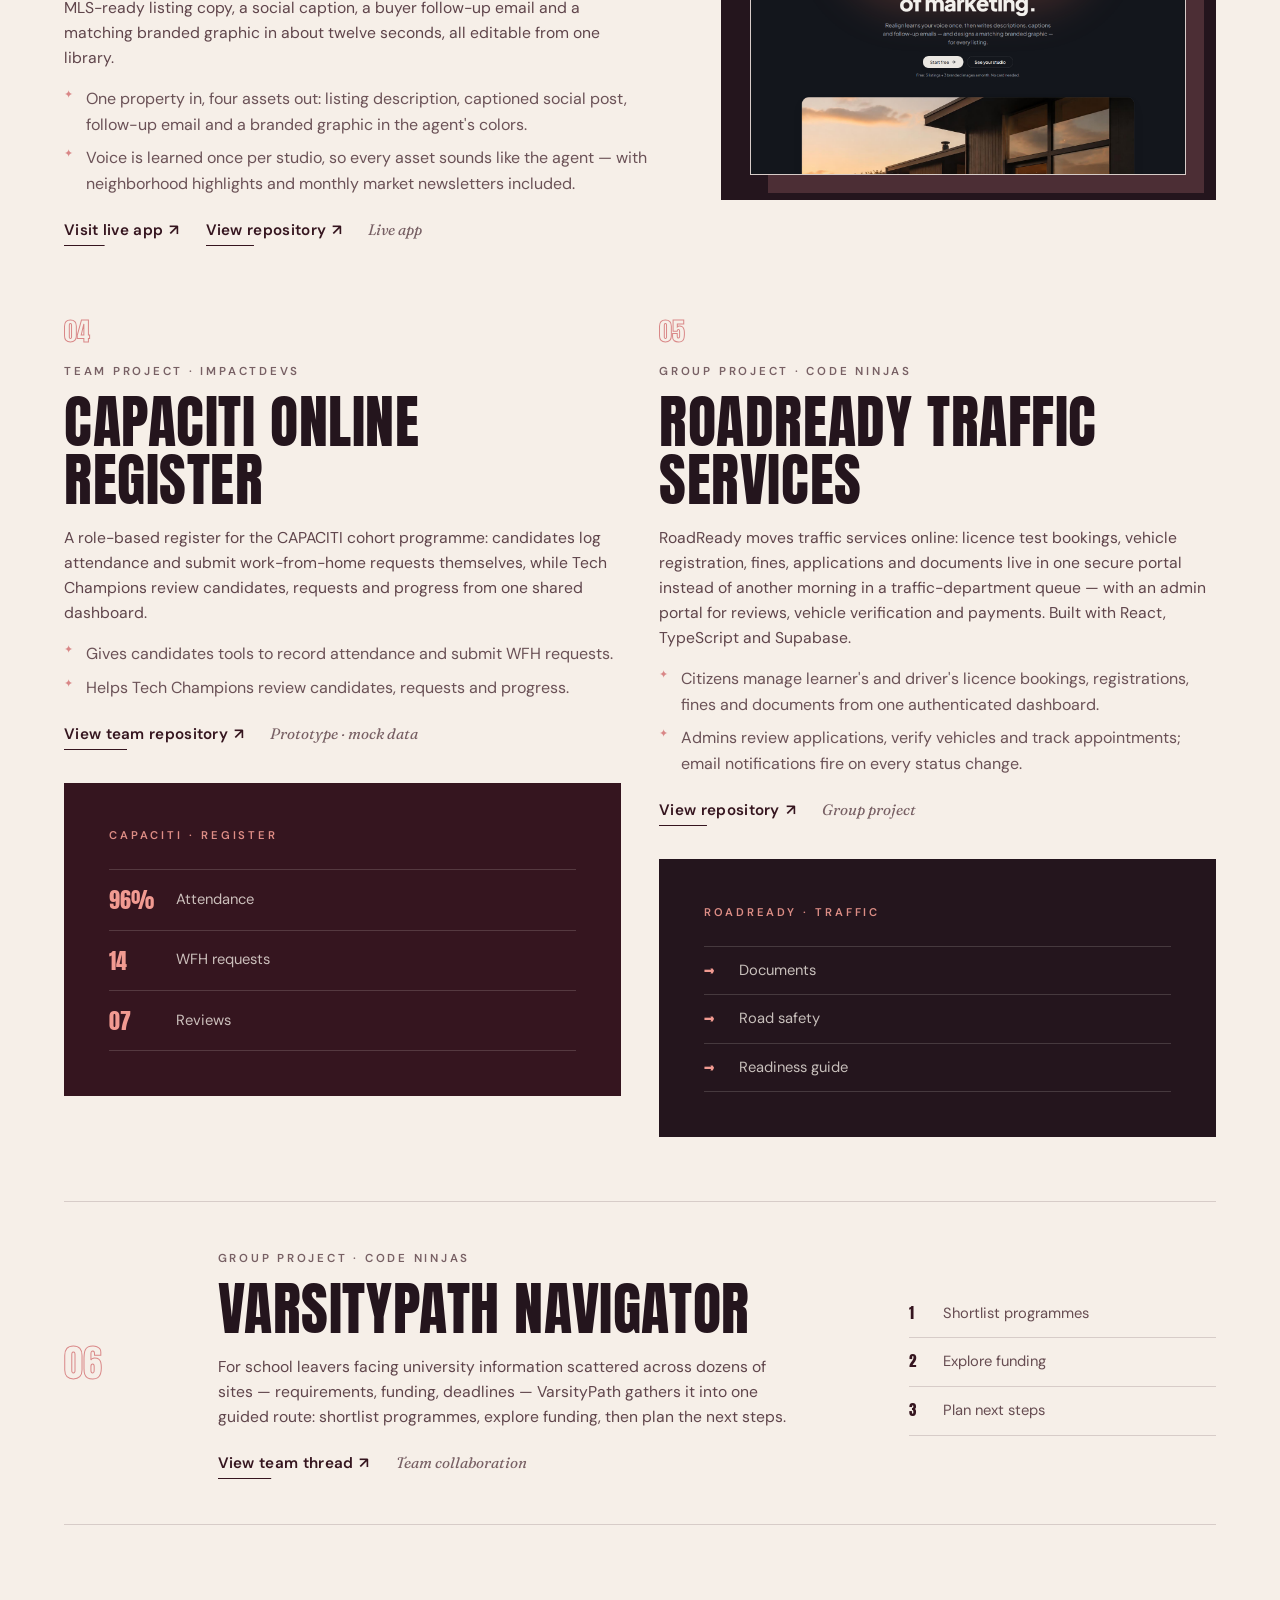
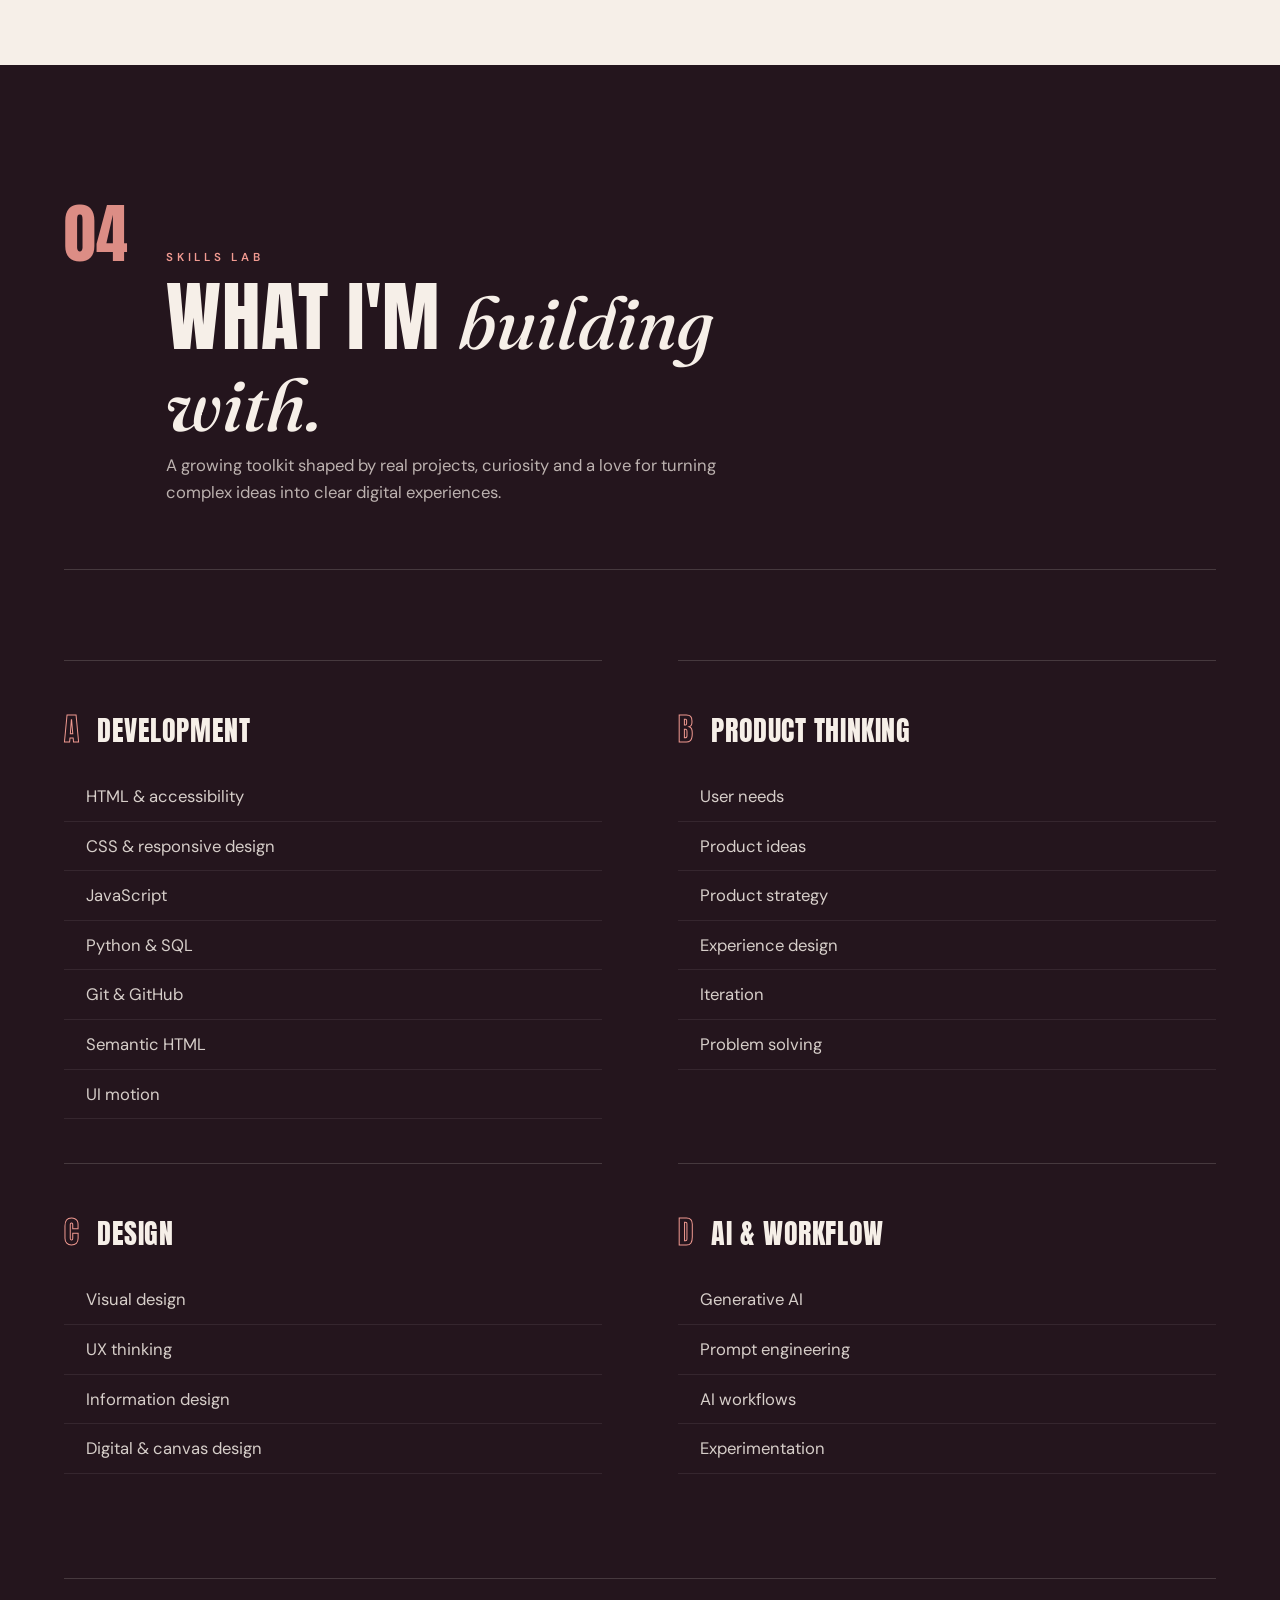
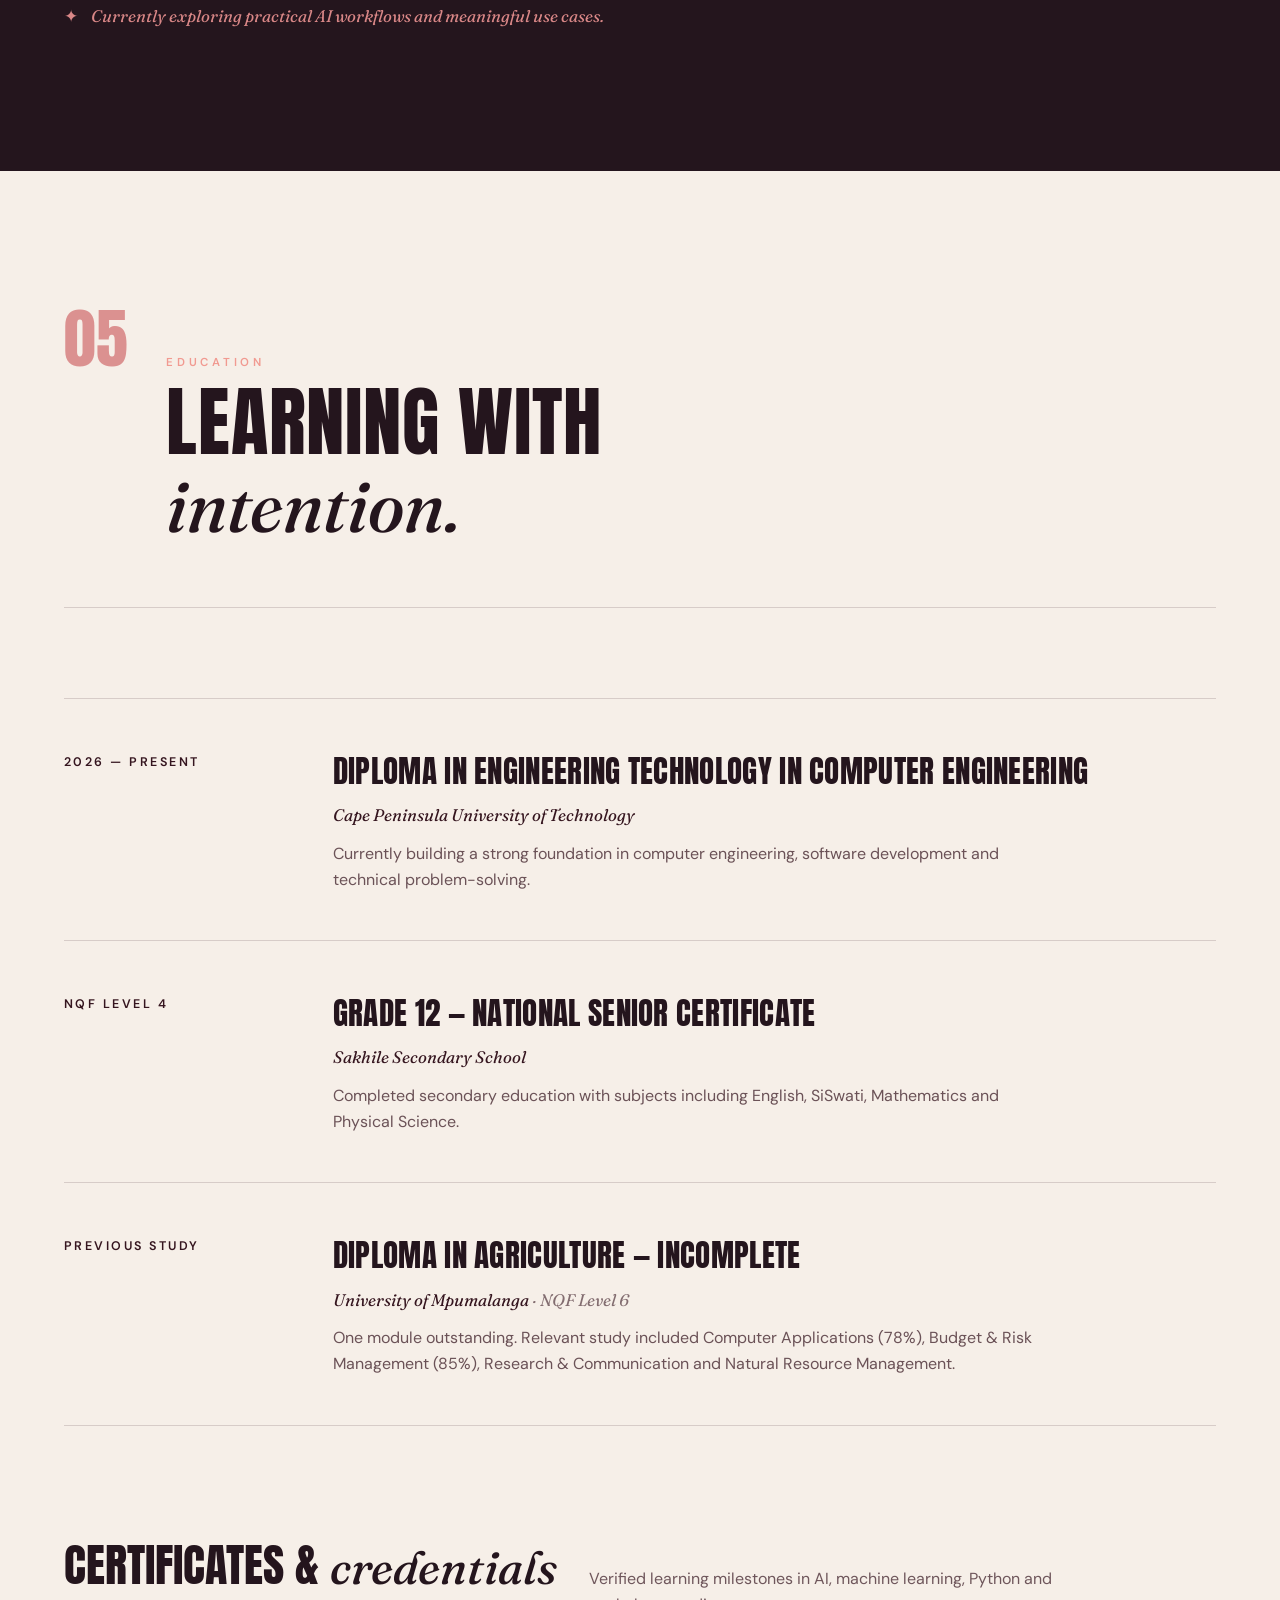
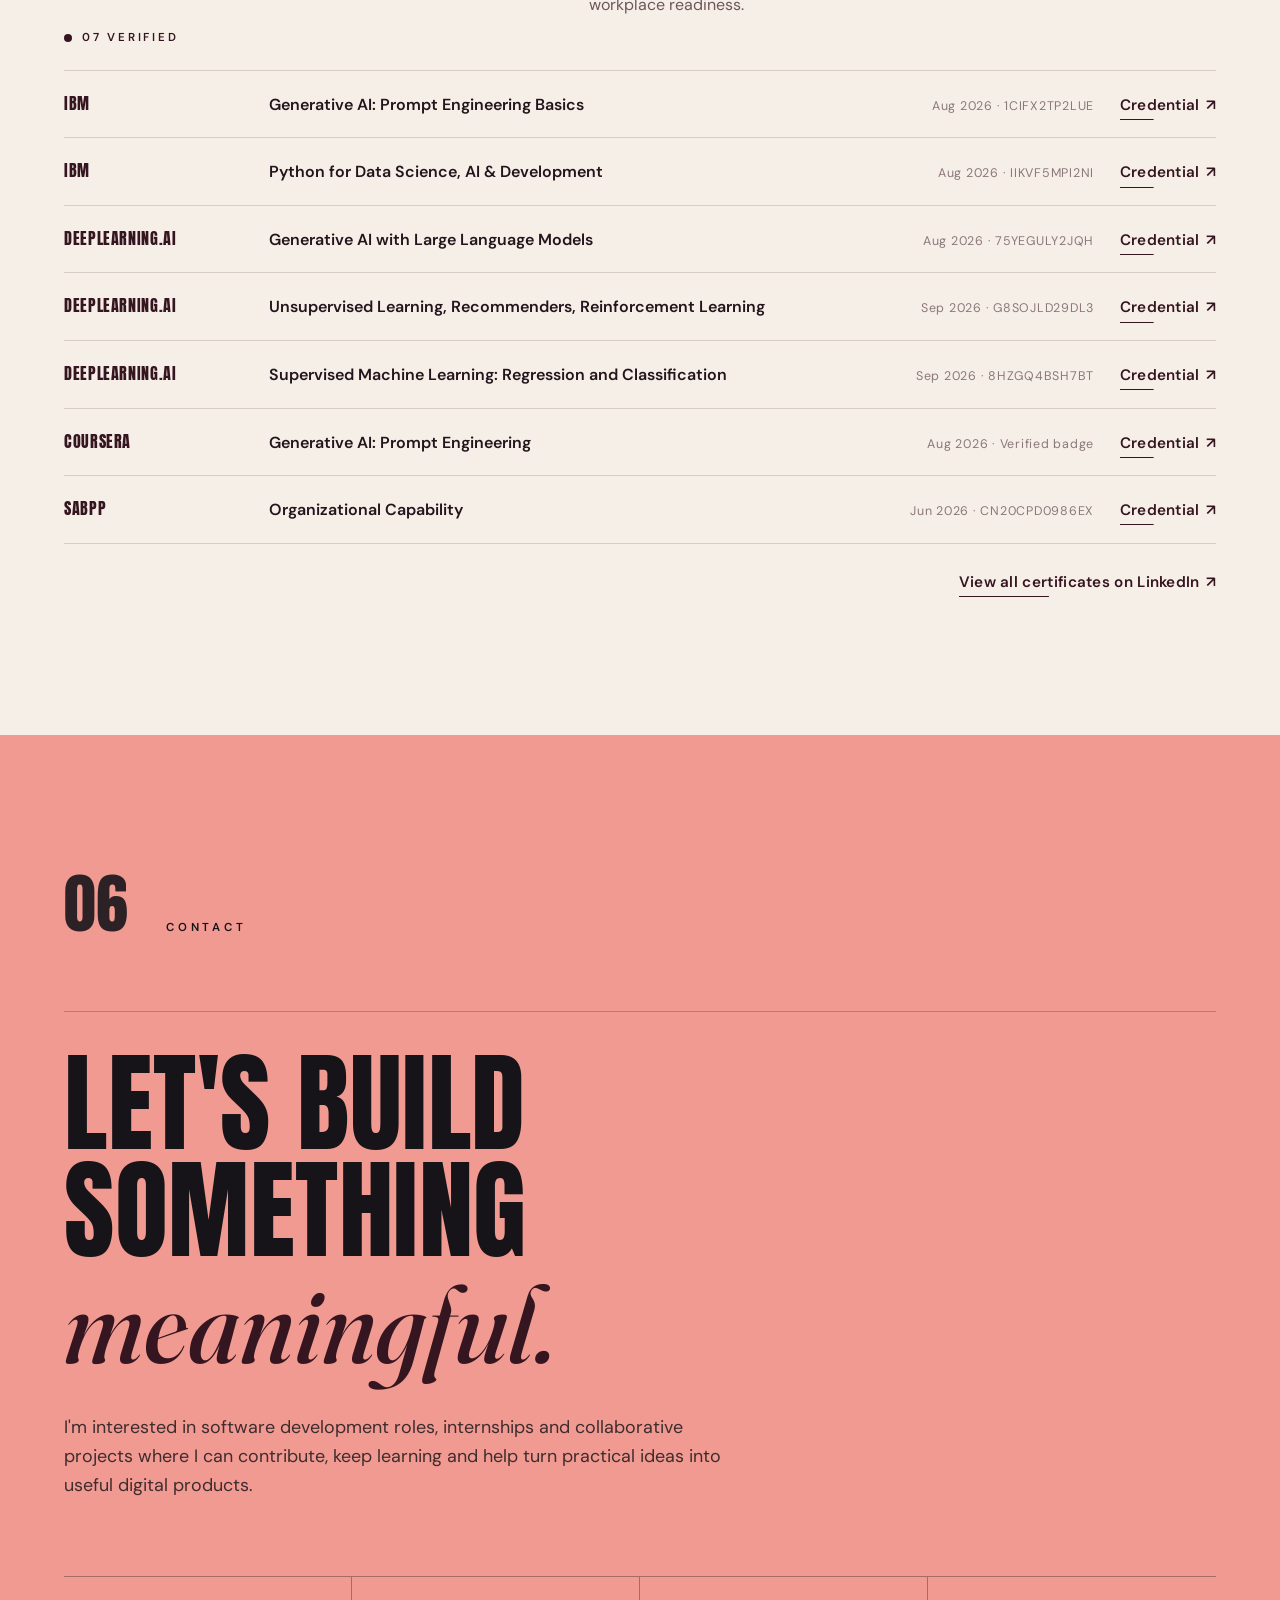
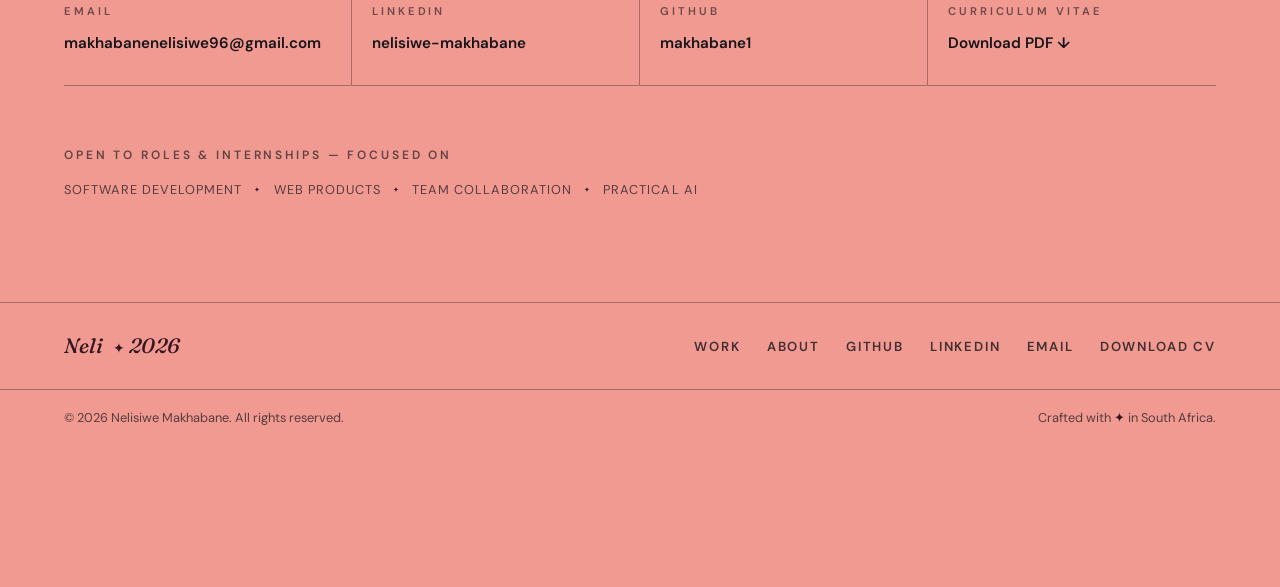
==== commit 4dcff78b: "Update portfolio screenshots and hero portrait" ====
--- a/index.html
+++ b/index.html
@@ -52,7 +52,7 @@
           <span class="hero-line reveal" aria-hidden="true">Nelisiwe</span>
           <span class="hero-line hero-line--second reveal" aria-hidden="true">
             <span class="hero-portrait-wrap">
-              <img class="hero-portrait" src="nelisiwe.png" alt="" loading="eager" />
+              <img class="hero-portrait" src="nell3.jpg" alt="" loading="eager" />
             </span>
             <span class="hero-outline">Makhabane</span>
           </span>
@@ -215,7 +215,7 @@
                 <span class="app-shot-dots"><i></i><i></i><i></i></span>
                 <span class="app-shot-url">luvli.netlify.app</span>
               </div>
-              <img src="luvli-app.png" alt="Luvli — the app's daily home screen with the greeting, today's plan, focus timer and progress." loading="lazy" width="1440" height="900" />
+              <img src="luvli-app.jpeg" alt="Luvli — the app's daily home screen with the greeting, today's plan, focus timer and progress." loading="lazy" width="1440" height="900" />
             </figure>
           </div>
           <div class="project-info">
@@ -244,7 +244,7 @@
                   <span class="app-shot-dots"><i></i><i></i><i></i></span>
                   <span class="app-shot-url">techlift-career-pathways.vercel.app</span>
                 </div>
-                <img src="techlift-app.png" alt="TechLift — career pathways platform: guided learning routes, a career map with milestones and programme pathways into tech roles." loading="lazy" width="1440" height="900" />
+                <img src="techlift-app.jpeg" alt="TechLift — career pathways platform: guided learning routes, a career map with milestones and programme pathways into tech roles." loading="lazy" width="1440" height="900" />
               </figure>
             </div>
             <div class="project-info">
